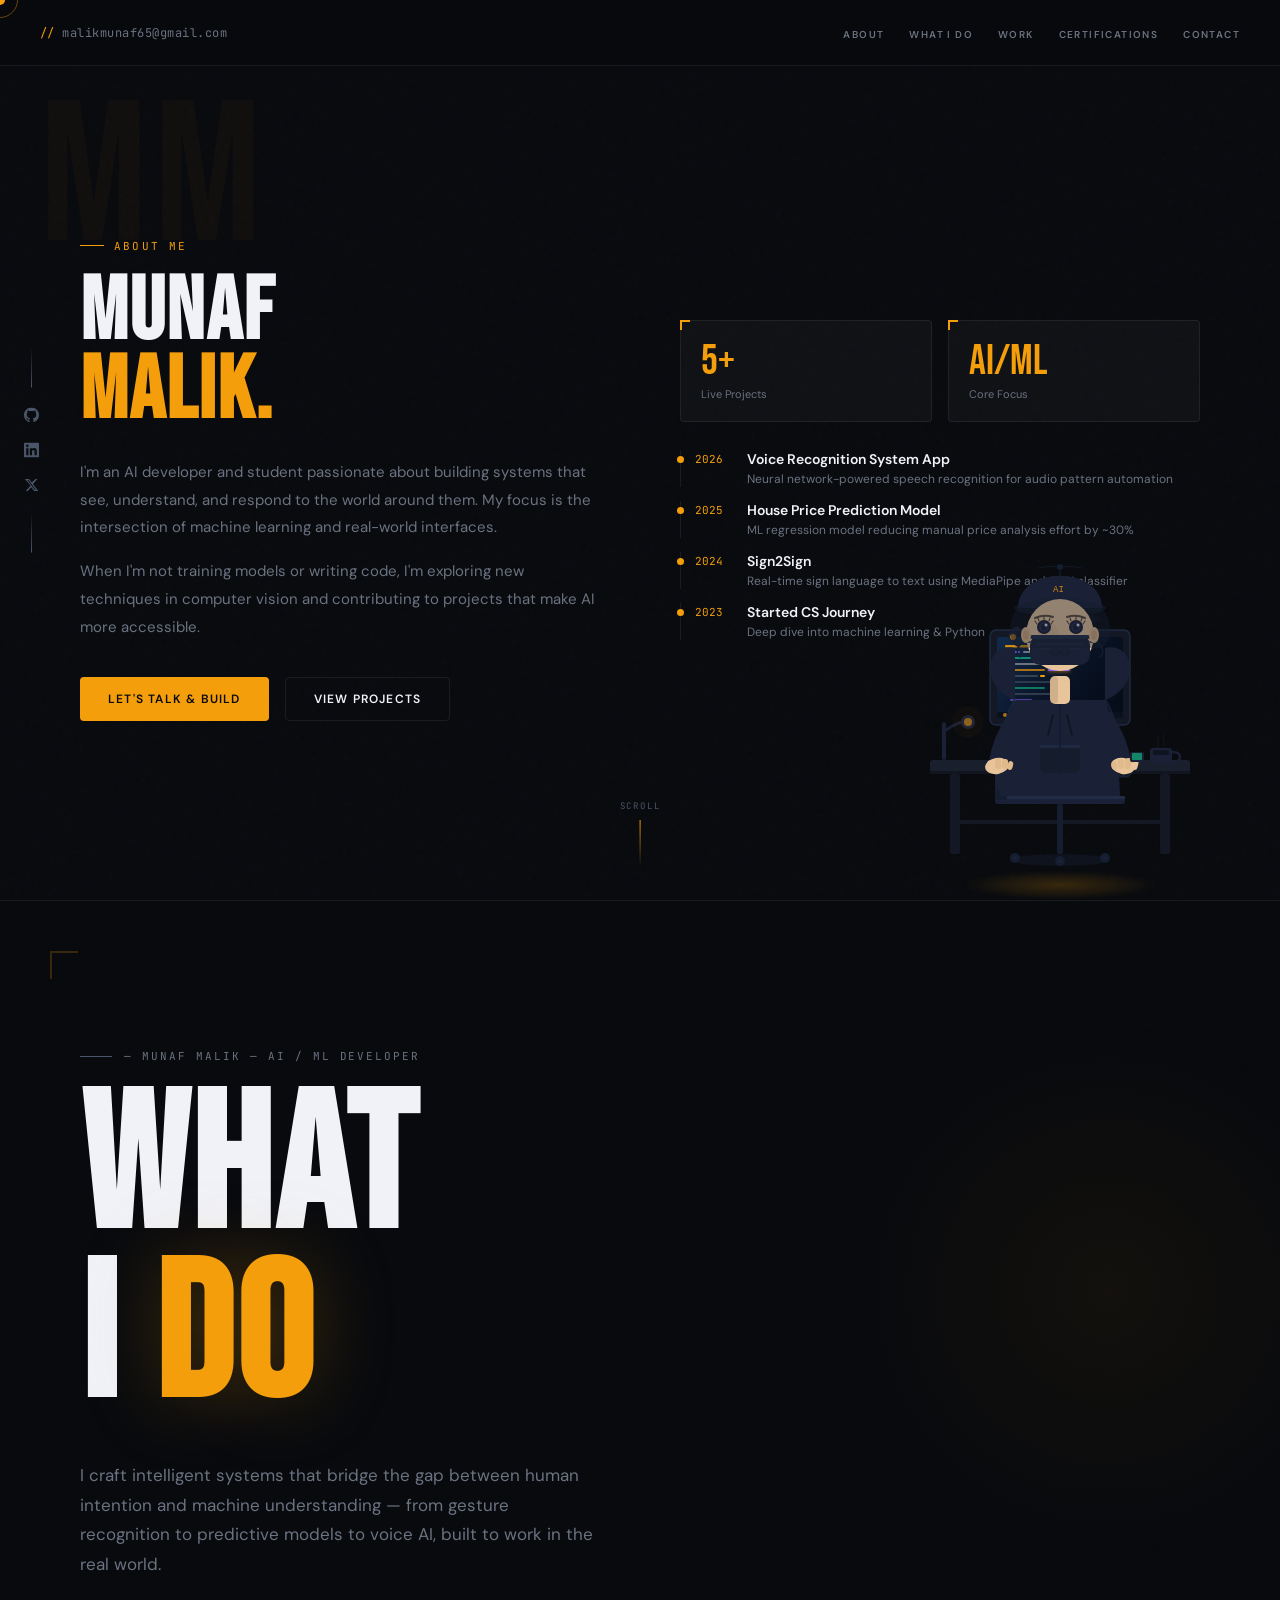
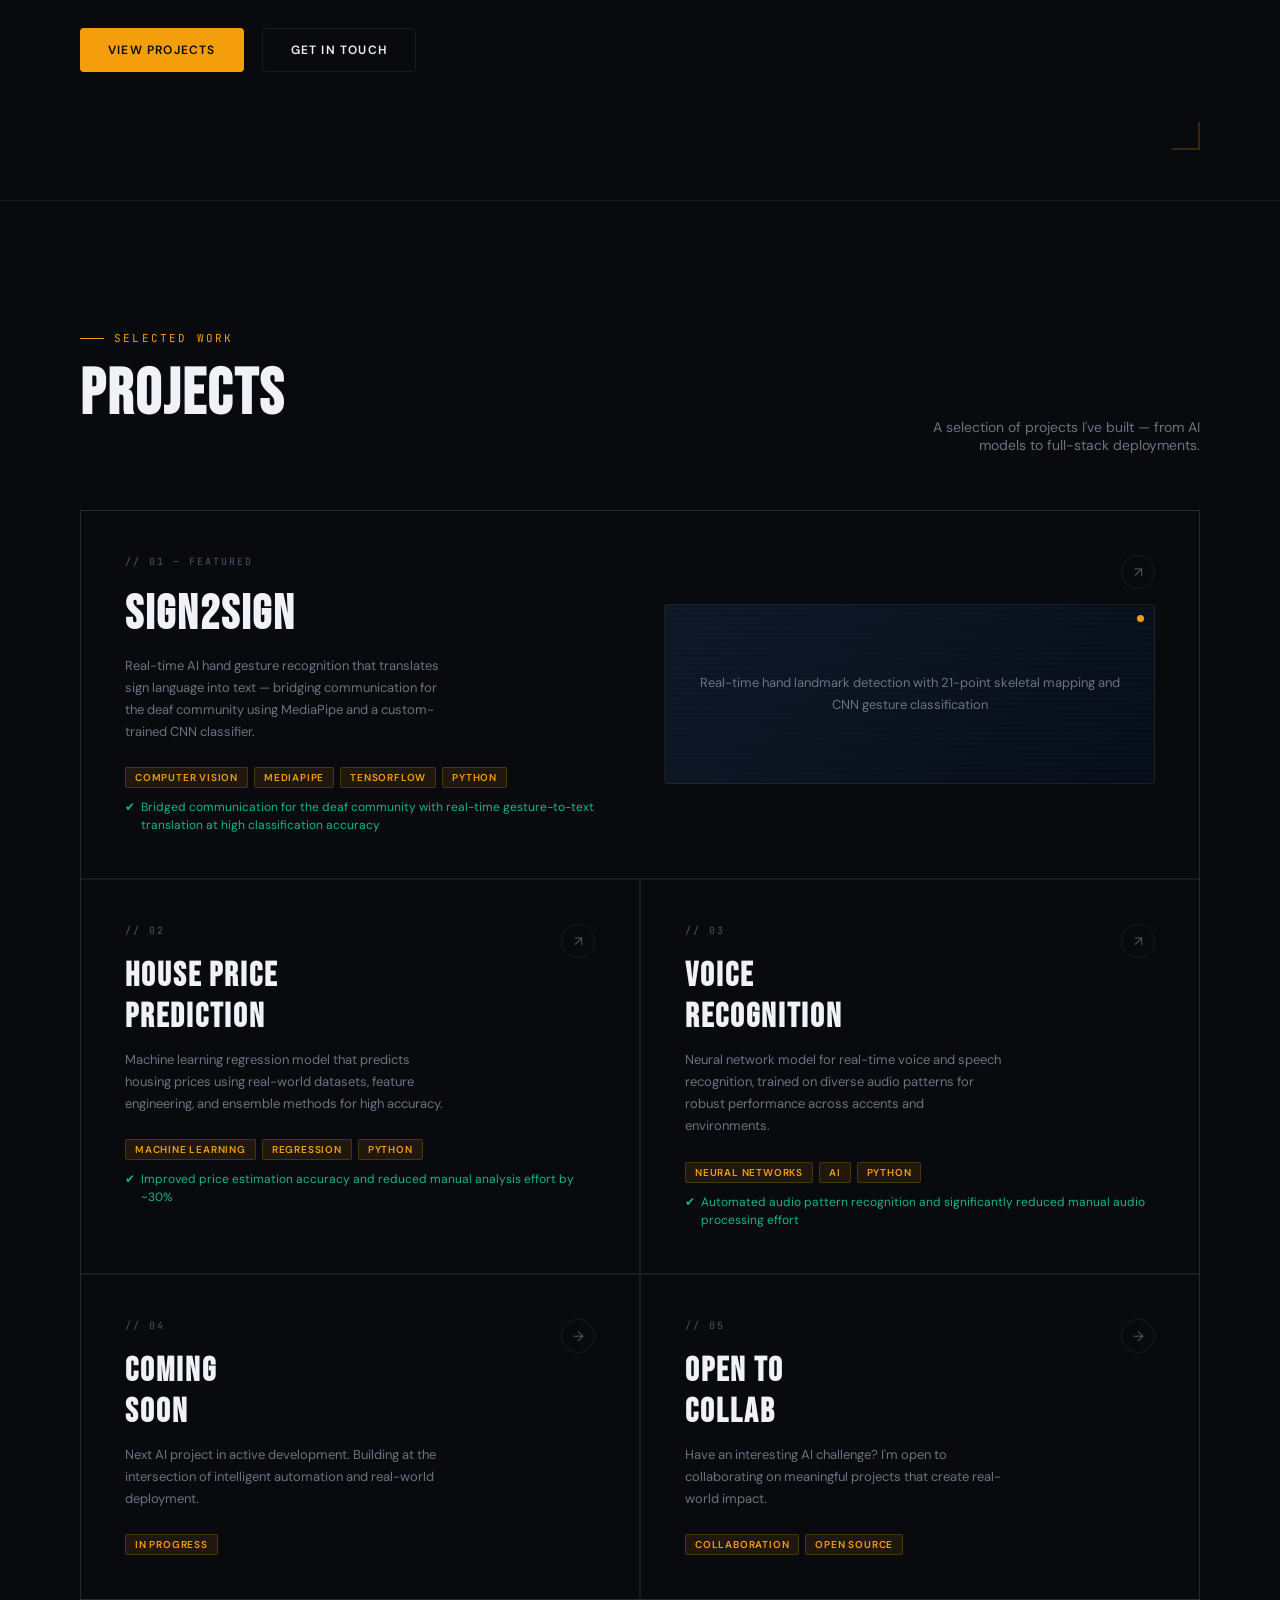
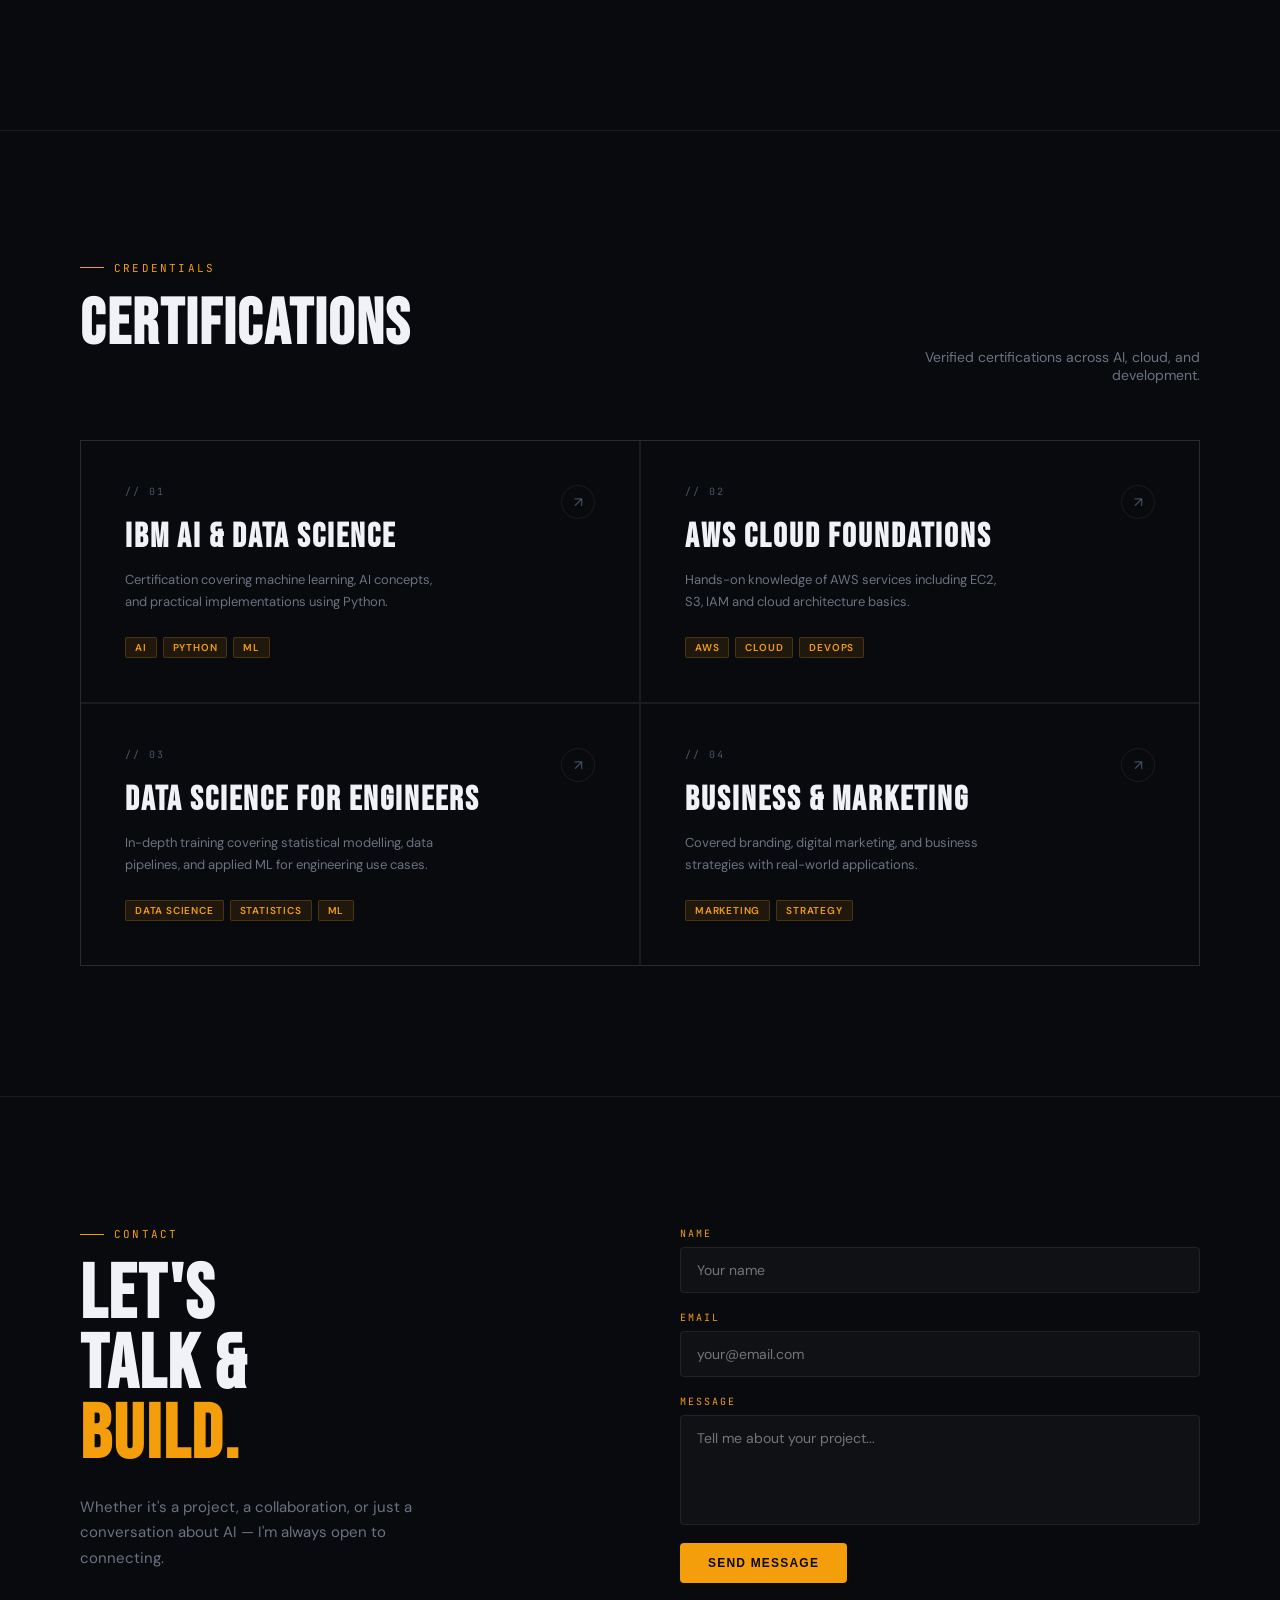
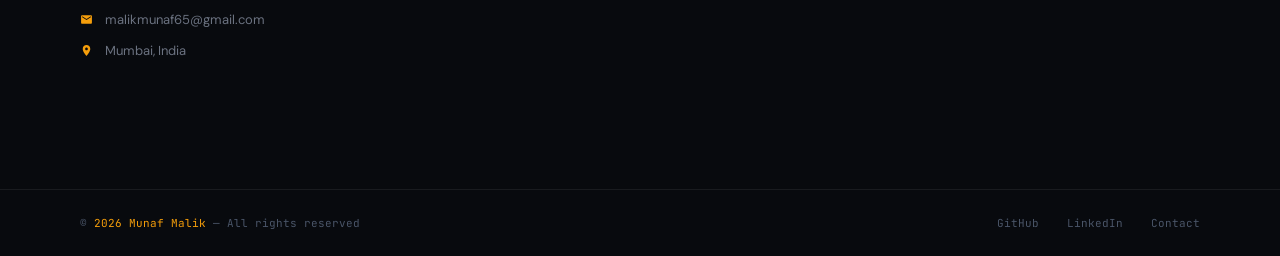
==== index.html @ 31d92ffa "fix: add nojekyll and update portfolio" ====
<!DOCTYPE html>
<html lang="en">
<head>
<meta charset="UTF-8">
<meta name="viewport" content="width=device-width, initial-scale=1.0">
<title>Munaf Malik — AI Developer</title>
<link href="https://fonts.googleapis.com/css2?family=Bebas+Neue&family=DM+Sans:wght@300;400;500;600&family=JetBrains+Mono:wght@400;500&display=swap" rel="stylesheet">
<style>
*,*::before,*::after{box-sizing:border-box;margin:0;padding:0}
:root{
  --bg:#080a0e;--bg2:#0d1017;--orange:#f59e0b;--orange2:#f97316;
  --white:#f0f2f8;--muted:#4a5568;--muted2:#6b7280;
  --border:rgba(255,255,255,0.07);--card-bg:rgba(255,255,255,0.03);
}
html{scroll-behavior:smooth}
body{font-family:'DM Sans',sans-serif;background:var(--bg);color:var(--white);overflow-x:hidden;cursor:none;}
#cursor{position:fixed;width:10px;height:10px;background:var(--orange);border-radius:50%;pointer-events:none;z-index:9999;transform:translate(-50%,-50%);transition:width .2s,height .2s}
#cursor-ring{position:fixed;width:36px;height:36px;border:1px solid rgba(245,158,11,0.4);border-radius:50%;pointer-events:none;z-index:9998;transform:translate(-50%,-50%);transition:all .12s ease-out}
body:has(a:hover) #cursor,body:has(button:hover) #cursor{width:18px;height:18px;background:var(--orange2)}
body:has(a:hover) #cursor-ring{width:50px;height:50px;border-color:var(--orange)}
body::before{content:'';position:fixed;inset:0;background-image:url("data:image/svg+xml,%3Csvg viewBox='0 0 200 200' xmlns='http://www.w3.org/2000/svg'%3E%3Cfilter id='n'%3E%3CfeTurbulence type='fractalNoise' baseFrequency='0.85' numOctaves='4' stitchTiles='stitch'/%3E%3C/filter%3E%3Crect width='100%25' height='100%25' filter='url(%23n)' opacity='0.04'/%3E%3C/svg%3E");pointer-events:none;z-index:0;opacity:.5}
#char-container{position:fixed;bottom:0;right:60px;width:320px;height:420px;z-index:50;pointer-events:none;transition:transform .6s cubic-bezier(.34,1.56,.64,1),opacity .5s;}
#char-container.hidden{transform:translateY(30px) scale(0.95);opacity:0}
#speech-bubble{position:absolute;top:20px;left:-155px;background:rgba(13,16,23,0.95);border:1px solid rgba(245,158,11,0.35);border-radius:12px 12px 2px 12px;padding:12px 16px;font-family:'JetBrains Mono',monospace;font-size:11px;color:#f59e0b;opacity:0;transform:scale(0.8) translateY(10px);transition:all .4s cubic-bezier(.34,1.56,.64,1);max-width:185px;white-space:normal;line-height:1.5;}
#speech-bubble.show{opacity:1;transform:scale(1) translateY(0)}
#speech-bubble::after{content:'';position:absolute;bottom:-8px;right:12px;border-left:8px solid transparent;border-right:0 solid transparent;border-top:8px solid rgba(245,158,11,0.35)}
.char-glow{position:absolute;bottom:0;left:50%;transform:translateX(-50%);width:200px;height:30px;background:radial-gradient(ellipse,rgba(245,158,11,0.2) 0%,transparent 70%);border-radius:50%;animation:glowPulse 3s ease-in-out infinite}
@keyframes glowPulse{0%,100%{opacity:.6;transform:translateX(-50%) scaleX(1)}50%{opacity:1;transform:translateX(-50%) scaleX(1.15)}}
.char-particle{position:absolute;border-radius:50%;pointer-events:none}
nav{position:fixed;top:0;left:0;right:0;z-index:100;display:flex;justify-content:space-between;align-items:center;padding:22px 40px;background:rgba(8,10,14,0.88);backdrop-filter:blur(20px);border-bottom:1px solid var(--border)}
.nav-email{font-family:'JetBrains Mono',monospace;font-size:12px;color:var(--muted2);letter-spacing:.04em}
.nav-email span{color:var(--orange)}
.nav-links{display:flex;gap:25px;list-style:none;flex-wrap:wrap}
.nav-links a{font-size:10px;font-weight:600;letter-spacing:.14em;text-transform:uppercase;color:var(--muted2);text-decoration:none;transition:color .2s;position:relative}
.nav-links a::after{content:'';position:absolute;bottom:-4px;left:0;width:0;height:1px;background:var(--orange);transition:width .3s}
.nav-links a:hover{color:var(--white)}
.nav-links a:hover::after{width:100%}
.side-socials{position:fixed;left:24px;top:50%;transform:translateY(-50%);z-index:50;display:flex;flex-direction:column;gap:20px;align-items:center}
.side-socials::before,.side-socials::after{content:'';display:block;width:1px;height:40px;background:linear-gradient(to bottom,transparent,var(--muted))}
.side-socials a{color:var(--muted);transition:color .2s,transform .2s;display:flex;align-items:center;justify-content:center}
.side-socials a:hover{color:var(--orange);transform:scale(1.2)}
.side-socials svg{width:15px;height:15px;fill:currentColor}
.section-eyebrow{font-family:'JetBrains Mono',monospace;font-size:11px;color:var(--orange);letter-spacing:.2em;text-transform:uppercase;display:flex;align-items:center;gap:10px;margin-bottom:20px}
.section-eyebrow::before{content:'';display:block;width:24px;height:1px;background:var(--orange)}
.section-title{font-family:'Bebas Neue',sans-serif;font-size:clamp(44px,5vw,68px);line-height:.95;letter-spacing:2px;margin-bottom:28px}
.section-title .accent{color:var(--orange)}
.btn{display:inline-flex;align-items:center;gap:8px;padding:13px 28px;border-radius:4px;font-size:12px;font-weight:600;letter-spacing:.1em;text-transform:uppercase;cursor:pointer;text-decoration:none;transition:all .25s;border:none}
.btn-orange{background:var(--orange);color:#080a0e}
.btn-orange:hover{background:#fbbf24;transform:translateY(-2px);box-shadow:0 12px 36px rgba(245,158,11,0.3)}
.btn-outline{background:transparent;color:var(--white);border:1px solid var(--border)}
.btn-outline:hover{border-color:var(--orange);color:var(--orange);transform:translateY(-2px)}
#about{position:relative;z-index:1;min-height:100vh;display:grid;grid-template-columns:1fr 1fr;gap:80px;align-items:center;padding:140px 80px 80px 80px;}
.about-bg-num{font-family:'Bebas Neue',sans-serif;font-size:200px;color:rgba(245,158,11,0.04);line-height:1;position:absolute;top:80px;left:40px;pointer-events:none;letter-spacing:6px;z-index:0}
.about-left{position:relative;z-index:1}
.about-name{font-family:'Bebas Neue',sans-serif;font-size:clamp(56px,7vw,88px);line-height:.9;letter-spacing:2px;margin-bottom:28px;opacity:0;animation:fadeUp .8s .3s forwards}
.about-name .accent{color:var(--orange)}
.about-text{color:var(--muted2);font-size:15px;line-height:1.85;margin-bottom:16px;opacity:0;animation:fadeUp .8s .5s forwards}
.about-text:nth-of-type(2){animation-delay:.65s}
.about-actions{margin-top:36px;display:flex;gap:16px;opacity:0;animation:fadeUp .8s .8s forwards}
.about-right{position:relative;z-index:1;display:flex;flex-direction:column;gap:28px;opacity:0;animation:fadeLeft .9s .6s forwards}
.info-row{display:flex;gap:16px}
.info-box{flex:1;background:var(--card-bg);border:1px solid var(--border);border-radius:4px;padding:20px;position:relative;transition:border-color .3s}
.info-box:hover{border-color:rgba(245,158,11,0.25)}
.info-box::before{content:'';position:absolute;top:-1px;left:-1px;width:10px;height:10px;border-top:2px solid var(--orange);border-left:2px solid var(--orange)}
.info-num{font-family:'Bebas Neue',sans-serif;font-size:42px;color:var(--orange);line-height:1}
.info-label{font-size:11px;color:var(--muted2);margin-top:4px}
.timeline{display:flex;flex-direction:column;gap:14px}
.tl-item{display:flex;gap:14px;padding-left:14px;border-left:1px solid var(--border);position:relative}
.tl-item::before{content:'';position:absolute;left:-4px;top:6px;width:7px;height:7px;border-radius:50%;background:var(--orange)}
.tl-year{font-family:'JetBrains Mono',monospace;font-size:11px;color:var(--orange);min-width:38px;margin-top:2px}
.tl-content h4{font-size:14px;font-weight:600;margin-bottom:3px}
.tl-content p{font-size:12px;color:var(--muted2)}
.scroll-line{position:absolute;bottom:32px;left:50%;transform:translateX(-50%);display:flex;flex-direction:column;align-items:center;gap:8px;z-index:2;opacity:0;animation:fadeIn 1s 1.8s forwards}
.scroll-line span{font-family:'JetBrains Mono',monospace;font-size:9px;letter-spacing:.2em;color:var(--muted);text-transform:uppercase}
.scroll-bar{width:1px;height:48px;background:linear-gradient(to bottom,var(--orange),transparent);animation:scrollPulse 2s ease-in-out infinite}
@keyframes scrollPulse{0%,100%{opacity:.4}50%{opacity:1}}
#what-i-do{position:relative;z-index:1;min-height:100vh;display:flex;flex-direction:column;justify-content:center;align-items:flex-start;padding:100px 80px 80px 80px;border-top:1px solid var(--border);overflow:hidden;}
#what-i-do::after{content:'';position:absolute;right:-10%;top:10%;width:600px;height:600px;border-radius:50%;background:radial-gradient(circle,rgba(245,158,11,0.05) 0%,transparent 65%);pointer-events:none;}
.wid-eyebrow-line{display:flex;align-items:center;gap:12px;font-family:'JetBrains Mono',monospace;font-size:11px;color:var(--muted2);letter-spacing:.18em;text-transform:uppercase;margin-bottom:24px;opacity:0;animation:fadeUp .7s .2s forwards;}
.wid-eyebrow-line::before{content:'';display:block;width:32px;height:1px;background:var(--muted)}
.wid-title{font-family:'Bebas Neue',sans-serif;font-size:clamp(100px,15vw,200px);line-height:.88;letter-spacing:3px;margin-bottom:0;opacity:0;animation:fadeUp .8s .35s forwards;}
.wid-title .accent{color:var(--orange);text-shadow:0 0 80px rgba(245,158,11,0.25);}
.wid-sub{margin-top:36px;max-width:520px;font-size:17px;color:var(--muted2);line-height:1.75;opacity:0;animation:fadeUp .8s .55s forwards;}
.wid-actions{margin-top:48px;display:flex;gap:18px;opacity:0;animation:fadeUp .8s .75s forwards;}
#what-i-do .deco-tl{position:absolute;top:50px;left:50px;width:28px;height:28px;border-top:2px solid rgba(245,158,11,0.2);border-left:2px solid rgba(245,158,11,0.2)}
#what-i-do .deco-br{position:absolute;bottom:50px;right:80px;width:28px;height:28px;border-bottom:2px solid rgba(245,158,11,0.2);border-right:2px solid rgba(245,158,11,0.2)}
#work{position:relative;z-index:1;padding:130px 80px;border-top:1px solid var(--border);min-height:80vh}
.work-header{display:flex;justify-content:space-between;align-items:flex-end;margin-bottom:56px}
.work-grid{display:grid;grid-template-columns:1fr 1fr;gap:2px;background:var(--border);border:1px solid var(--border)}
.project-item{background:var(--bg);padding:44px;position:relative;overflow:hidden;transition:background .3s;cursor:pointer}
.project-item:hover{background:var(--bg2)}
.project-item::before{content:'';position:absolute;inset:0;background:linear-gradient(135deg,rgba(245,158,11,0.04) 0%,transparent 60%);opacity:0;transition:opacity .3s;pointer-events:none}
.project-item:hover::before{opacity:1}
.corner-tl{position:absolute;top:18px;left:18px;width:14px;height:14px;border-top:2px solid rgba(245,158,11,0);border-left:2px solid rgba(245,158,11,0);transition:border-color .3s}
.corner-br{position:absolute;bottom:18px;right:18px;width:14px;height:14px;border-bottom:2px solid rgba(245,158,11,0);border-right:2px solid rgba(245,158,11,0);transition:border-color .3s}
.project-item:hover .corner-tl,.project-item:hover .corner-br{border-color:var(--orange)}
.proj-num{font-family:'JetBrains Mono',monospace;font-size:10px;color:var(--muted);letter-spacing:.2em;margin-bottom:18px}
.proj-title{font-family:'Bebas Neue',sans-serif;font-size:34px;letter-spacing:2px;margin-bottom:12px;transition:color .3s}
.project-item:hover .proj-title{color:var(--orange)}
.proj-desc{font-size:13px;color:var(--muted2);line-height:1.7;margin-bottom:24px;max-width:320px}
.proj-tags{display:flex;gap:6px;flex-wrap:wrap}
.ctag{font-size:10px;font-weight:600;letter-spacing:.08em;text-transform:uppercase;padding:3px 9px;border-radius:2px;background:rgba(245,158,11,0.1);border:1px solid rgba(245,158,11,0.2);color:var(--orange)}
.proj-arrow{position:absolute;top:44px;right:44px;width:34px;height:34px;border:1px solid var(--border);border-radius:50%;display:flex;align-items:center;justify-content:center;font-size:14px;color:var(--muted);transition:all .3s;text-decoration:none;z-index:2}
.project-item:hover .proj-arrow{background:var(--orange);color:#080a0e;border-color:var(--orange);transform:rotate(45deg)}
.project-item.wide{grid-column:1/-1;display:grid;grid-template-columns:1fr 1fr;gap:48px;align-items:center}
.project-item.wide .proj-title{font-size:48px}
.proj-visual{height:180px;background:linear-gradient(135deg,#0d1828 0%,#060d1a 100%);border:1px solid rgba(245,158,11,0.1);border-radius:4px;display:flex;align-items:center;justify-content:center;position:relative;overflow:hidden}
.proj-visual-inner{font-size:13px;color:var(--muted2);line-height:1.7;text-align:center;padding:20px;position:relative;z-index:1}
.proj-scanline{position:absolute;inset:0;background:repeating-linear-gradient(0deg,transparent,transparent 4px,rgba(245,158,11,0.025) 4px,rgba(245,158,11,0.025) 5px);animation:scan 3s linear infinite}
.proj-dot{position:absolute;top:10px;right:10px;width:7px;height:7px;border-radius:50%;background:var(--orange);animation:blinkanim 2s ease-in-out infinite}
@keyframes blinkanim{0%,100%{opacity:1}50%{opacity:.2}}
@keyframes scan{from{transform:translateY(-50%)}to{transform:translateY(50%)}}
.proj-result{color:#10b981;font-size:12px;margin-top:10px;display:flex;align-items:flex-start;gap:6px;line-height:1.5}
.proj-result::before{content:'✔';flex-shrink:0}
#certifications{position:relative;z-index:1;padding:130px 80px;border-top:1px solid var(--border);min-height:60vh}
#contact{position:relative;z-index:1;padding:130px 80px;border-top:1px solid var(--border);display:grid;grid-template-columns:1fr 1fr;gap:80px;align-items:start;min-height:60vh;}
.contact-title{font-family:'Bebas Neue',sans-serif;font-size:clamp(44px,6vw,76px);line-height:.92;letter-spacing:2px}
.contact-title .accent{color:var(--orange)}
.contact-sub{margin-top:24px;font-size:15px;color:var(--muted2);line-height:1.7;max-width:360px}
.contact-form{display:flex;flex-direction:column;gap:18px}
.form-group{display:flex;flex-direction:column;gap:7px}
.form-group label{font-family:'JetBrains Mono',monospace;font-size:10px;color:var(--orange);letter-spacing:.2em;text-transform:uppercase}
.form-group input,.form-group textarea{background:var(--card-bg);border:1px solid var(--border);border-radius:4px;padding:13px 16px;color:var(--white);font-family:'DM Sans',sans-serif;font-size:14px;outline:none;transition:border-color .25s;resize:none;width:100%}
.form-group input:focus,.form-group textarea:focus{border-color:rgba(245,158,11,0.4)}
.form-group textarea{height:110px}
.contact-info{margin-top:40px;display:flex;flex-direction:column;gap:14px}
.contact-item{display:flex;align-items:center;gap:12px;color:var(--muted2);font-size:13px}
.contact-item svg{width:13px;height:13px;fill:var(--orange);flex-shrink:0}
footer{position:relative;z-index:1;padding:26px 80px;border-top:1px solid var(--border);display:flex;justify-content:space-between;align-items:center}
footer p{font-family:'JetBrains Mono',monospace;font-size:11px;color:var(--muted)}
footer span{color:var(--orange)}
.footer-links{display:flex;gap:28px}
.footer-links a{font-family:'JetBrains Mono',monospace;font-size:11px;color:var(--muted);text-decoration:none;transition:color .2s}
.footer-links a:hover{color:var(--orange)}
@keyframes fadeUp{from{opacity:0;transform:translateY(28px)}to{opacity:1;transform:translateY(0)}}
@keyframes fadeIn{from{opacity:0}to{opacity:1}}
@keyframes fadeLeft{from{opacity:0;transform:translateX(28px)}to{opacity:1;transform:translateX(0)}}
.reveal{opacity:0;transform:translateY(26px);transition:opacity .7s ease,transform .7s ease}
.reveal.visible{opacity:1;transform:translateY(0)}
.reveal-left{opacity:0;transform:translateX(-26px);transition:opacity .7s ease,transform .7s ease}
.reveal-left.visible{opacity:1;transform:translateX(0)}
.reveal-right{opacity:0;transform:translateX(26px);transition:opacity .7s ease,transform .7s ease}
.reveal-right.visible{opacity:1;transform:translateX(0)}
@keyframes breathe{0%,100%{transform:translateY(0)}50%{transform:translateY(-3px)}}
@keyframes typeLeft{0%,100%{transform:translateY(0)}25%{transform:translateY(-3px)}50%{transform:translateY(0)}}
@keyframes typeRight{0%,100%{transform:translateY(0)}25%{transform:translateY(0)}50%{transform:translateY(-3px)}75%{transform:translateY(0)}}
@keyframes blink-eye{0%,90%,100%{transform:scaleY(1)}95%{transform:scaleY(0.05)}}
@keyframes headBob{0%,100%{transform:rotate(0deg) translateY(0)}25%{transform:rotate(-1deg) translateY(-1px)}75%{transform:rotate(1deg) translateY(-1px)}}
@keyframes screenFlicker{0%,100%{opacity:1}97%{opacity:1}98%{opacity:.85}99%{opacity:1}}
@keyframes thinkBob{0%,100%{transform:rotate(0deg)}30%{transform:rotate(-5deg)}60%{transform:rotate(3deg)}}
@keyframes floatUp{0%{transform:translateY(0);opacity:.8}100%{transform:translateY(-40px);opacity:0}}
@keyframes wave{0%,100%{transform-origin:bottom left;transform:rotate(0deg)}20%{transform-origin:bottom left;transform:rotate(-15deg)}40%{transform-origin:bottom left;transform:rotate(10deg)}60%{transform-origin:bottom left;transform:rotate(-12deg)}80%{transform-origin:bottom left;transform:rotate(8deg)}}
@keyframes chairRock{0%,100%{transform:rotate(0deg)}33%{transform:rotate(0.5deg)}66%{transform:rotate(-0.5deg)}}
@media(max-width:1100px){
  #char-container{right:20px;width:260px;height:340px;transform-origin:bottom right}
  #about{padding:120px 40px 60px;gap:50px}
  #what-i-do{padding:80px 40px}
  .wid-title{font-size:clamp(80px,12vw,150px)}
  #work,#certifications,#contact{padding:80px 40px}
  .work-grid{grid-template-columns:1fr}
  .project-item.wide{grid-template-columns:1fr}
  .project-item.wide .proj-visual{display:none}
  #contact{grid-template-columns:1fr}
  footer{padding:24px 40px;flex-direction:column;gap:10px;text-align:center}
  .side-socials{display:none}
}
@media(max-width:768px){
  nav{padding:16px 20px}
  .nav-links{display:none}
  #about{grid-template-columns:1fr;padding:100px 24px 60px}
  #char-container{right:0;bottom:0;width:190px;height:250px}
  #what-i-do{padding:60px 24px}
  .wid-title{font-size:clamp(72px,18vw,120px)}
  .wid-actions{flex-direction:column}
  #work,#certifications,#contact{padding:60px 24px}
  .work-header{flex-direction:column;align-items:flex-start;gap:16px}
  footer{padding:20px 24px}
}
</style>
</head>
<body>
<div id="cursor"></div>
<div id="cursor-ring"></div>
<div id="char-container">
  <div id="speech-bubble">Hey! I'm Munaf 👋</div>
  <div class="char-glow"></div>
  <div id="char-particles"></div>
  <svg id="boy-svg" viewBox="0 0 320 420" fill="none" xmlns="http://www.w3.org/2000/svg" width="320" height="420">
    <rect x="30" y="280" width="260" height="14" rx="3" fill="#1a1f2e"/>
    <rect x="30" y="291" width="260" height="3" fill="#111520"/>
    <rect x="50" y="294" width="10" height="80" rx="2" fill="#141824"/>
    <rect x="260" y="294" width="10" height="80" rx="2" fill="#141824"/>
    <rect x="50" y="340" width="220" height="4" rx="2" fill="#141824"/>
    <g id="monitor">
      <rect x="140" y="268" width="40" height="14" rx="2" fill="#1a1f2e"/>
      <rect x="155" y="240" width="10" height="30" rx="2" fill="#1a1f2e"/>
      <rect x="90" y="150" width="140" height="95" rx="6" fill="#141824"/>
      <rect x="90" y="150" width="140" height="95" rx="6" stroke="#1e2a40" stroke-width="1.5"/>
      <rect x="97" y="157" width="126" height="81" rx="3" fill="#060d1a"/>
      <rect x="97" y="157" width="126" height="81" rx="3" fill="url(#monGrad)" style="animation:screenFlicker 8s ease-in-out infinite"/>
      <g id="screen-code">
        <rect x="105" y="165" width="35" height="2.5" rx="1" fill="#f59e0b" opacity=".85"/>
        <rect x="143" y="165" width="20" height="2.5" rx="1" fill="#6b7280" opacity=".6"/>
        <rect x="105" y="171" width="15" height="2" rx="1" fill="#8b5cf6" opacity=".7"/>
        <rect x="123" y="171" width="45" height="2" rx="1" fill="#6b7280" opacity=".5"/>
        <rect x="110" y="177" width="30" height="2" rx="1" fill="#10b981" opacity=".7"/>
        <rect x="143" y="177" width="25" height="2" rx="1" fill="#6b7280" opacity=".45"/>
        <rect x="110" y="183" width="50" height="2" rx="1" fill="#6b7280" opacity=".5"/>
        <rect x="105" y="189" width="40" height="2" rx="1" fill="#f59e0b" opacity=".65"/>
        <rect x="148" y="189" width="22" height="2" rx="1" fill="#8b5cf6" opacity=".6"/>
        <rect x="110" y="195" width="28" height="2" rx="1" fill="#6b7280" opacity=".45"/>
        <rect x="140" y="195" width="5" height="2" rx="1" fill="#f59e0b" id="screen-cursor"><animate attributeName="opacity" values="1;0;1" dur="1.1s" repeatCount="indefinite"/></rect>
        <rect x="105" y="201" width="55" height="2" rx="1" fill="#6b7280" opacity=".35"/>
        <rect x="110" y="207" width="35" height="2" rx="1" fill="#10b981" opacity=".6"/>
        <rect x="105" y="213" width="48" height="2" rx="1" fill="#6b7280" opacity=".4"/>
        <rect x="110" y="219" width="22" height="2" rx="1" fill="#8b5cf6" opacity=".55"/>
      </g>
      <rect x="97" y="232" width="126" height="6" fill="#0a1220"/>
      <circle cx="105" cy="235" r="2" fill="#f59e0b" opacity=".7"/>
      <rect x="110" y="233.5" width="30" height="3" rx="1" fill="#1e2a40"/>
    </g>
    <g id="keyboard">
      <rect x="96" y="286" width="110" height="13" rx="3" fill="#151c2a" stroke="#1e2a40" stroke-width=".8"/>
      <rect x="100" y="288.5" width="7" height="3.5" rx="1" fill="#1e2a40"/><rect x="109" y="288.5" width="7" height="3.5" rx="1" fill="#1e2a40"/><rect x="118" y="288.5" width="7" height="3.5" rx="1" fill="#1e2a40"/><rect x="127" y="288.5" width="7" height="3.5" rx="1" fill="#1e2a40"/><rect x="136" y="288.5" width="7" height="3.5" rx="1" fill="#1e2a40"/><rect x="145" y="288.5" width="7" height="3.5" rx="1" fill="#1e2a40"/><rect x="154" y="288.5" width="7" height="3.5" rx="1" fill="#1e2a40"/><rect x="163" y="288.5" width="7" height="3.5" rx="1" fill="#1e2a40"/><rect x="172" y="288.5" width="7" height="3.5" rx="1" fill="#1e2a40"/><rect x="181" y="288.5" width="7" height="3.5" rx="1" fill="#1e2a40"/><rect x="190" y="288.5" width="7" height="3.5" rx="1" fill="#1e2a40"/>
      <rect x="102" y="293.5" width="8" height="3.5" rx="1" fill="#1e2a40"/><rect x="112" y="293.5" width="7" height="3.5" rx="1" fill="#1e2a40"/><rect x="121" y="293.5" width="7" height="3.5" rx="1" fill="#1e2a40"/><rect x="130" y="293.5" width="7" height="3.5" rx="1" fill="#1e2a40"/><rect x="139" y="293.5" width="7" height="3.5" rx="1" fill="#1e2a40"/><rect x="148" y="293.5" width="7" height="3.5" rx="1" fill="#1e2a40"/><rect x="157" y="293.5" width="7" height="3.5" rx="1" fill="#1e2a40"/><rect x="166" y="293.5" width="7" height="3.5" rx="1" fill="#1e2a40"/><rect x="175" y="293.5" width="7" height="3.5" rx="1" fill="#1e2a40"/><rect x="184" y="293.5" width="10" height="3.5" rx="1" fill="#1e2a40"/>
      <rect x="116" y="298.5" width="70" height="3.5" rx="1" fill="#1e2a40"/>
    </g>
    <rect x="214" y="284" width="18" height="13" rx="6" fill="#151c2a" stroke="#1e2a40" stroke-width=".8"/>
    <line x1="223" y1="284" x2="223" y2="297" stroke="#1e2a40" stroke-width=".8"/>
    <g id="coffee">
      <rect x="250" y="268" width="22" height="15" rx="3" fill="#1a2035"/>
      <path d="M272 272 Q280 272 280 277 Q280 282 272 282" stroke="#1a2035" stroke-width="2.5" fill="none" stroke-linecap="round"/>
      <rect x="253" y="270" width="16" height="5" rx="1" fill="#0f1520"/>
      <path d="M258 268 Q260 262 258 257" stroke="rgba(255,255,255,0.15)" stroke-width="1.5" stroke-linecap="round" fill="none"><animate attributeName="d" values="M258 268 Q260 262 258 257;M258 268 Q256 262 258 257;M258 268 Q260 262 258 257" dur="2.5s" repeatCount="indefinite"/><animate attributeName="opacity" values="0.15;0.35;0.15" dur="2.5s" repeatCount="indefinite"/></path>
      <path d="M264 266 Q266 260 264 255" stroke="rgba(255,255,255,0.12)" stroke-width="1.5" stroke-linecap="round" fill="none"><animate attributeName="d" values="M264 266 Q266 260 264 255;M264 266 Q262 260 264 255;M264 266 Q266 260 264 255" dur="3s" repeatCount="indefinite"/><animate attributeName="opacity" values="0.12;0.3;0.12" dur="3s" repeatCount="indefinite"/></path>
    </g>
    <g id="chair" style="animation:chairRock 5s ease-in-out infinite">
      <rect x="95" y="316" width="130" height="8" rx="3" fill="#1a2035"/><rect x="95" y="316" width="130" height="3" rx="1" fill="#222d45"/>
      <rect x="95" y="260" width="12" height="60" rx="3" fill="#141e30"/><rect x="95" y="270" width="12" height="40" rx="3" fill="#1a2035"/>
      <ellipse cx="160" cy="380" rx="50" ry="6" fill="#0f131e"/>
      <rect x="157" y="324" width="6" height="50" rx="2" fill="#141e30"/>
      <circle cx="115" cy="378" r="5" fill="#141e30"/><circle cx="205" cy="378" r="5" fill="#141e30"/>
      <circle cx="115" cy="378" r="2.5" fill="#1a2035"/><circle cx="205" cy="378" r="2.5" fill="#1a2035"/>
      <circle cx="160" cy="381" r="5" fill="#141e30"/><circle cx="160" cy="381" r="2.5" fill="#1a2035"/>
    </g>
    <g id="body-group" style="animation:breathe 4s ease-in-out infinite">
      <path d="M115 220 C108 240 102 260 100 316 L220 316 C218 260 212 240 205 220 Z" fill="#1a2035"/>
      <rect x="140" y="265" width="40" height="28" rx="6" fill="#151c2c"/><rect x="140" y="265" width="40" height="3" rx="1" fill="#1e2840"/>
      <line x1="160" y1="222" x2="160" y2="295" stroke="#141e30" stroke-width="1.5"/>
      <path d="M153 235 L148 255" stroke="#0f1520" stroke-width="1.5" stroke-linecap="round"/>
      <path d="M167 235 L172 255" stroke="#0f1520" stroke-width="1.5" stroke-linecap="round"/>
      <path d="M115 220 C108 230 104 245 103 260" stroke="#222d45" stroke-width="3" fill="none" opacity=".5"/>
      <path d="M205 220 C212 230 216 245 217 260" stroke="#222d45" stroke-width="3" fill="none" opacity=".5"/>
      <rect x="150" y="196" width="20" height="28" rx="5" fill="#e8c49a"/><rect x="150" y="196" width="8" height="28" rx="4" fill="rgba(0,0,0,0.1)"/>
      <g id="head-group" style="animation:headBob 4s ease-in-out infinite">
        <ellipse cx="160" cy="128" rx="46" ry="8" fill="#111520"/>
        <ellipse cx="185" cy="136" rx="16" ry="5" fill="#0d1118" transform="rotate(15,185,136)"/>
        <path d="M118 128 C118 85 202 85 202 128 Z" fill="#1a2035"/>
        <line x1="160" y1="86" x2="160" y2="128" stroke="#141e30" stroke-width="1"/>
        <path d="M138 88 Q160 84 182 88" stroke="#141e30" stroke-width=".8" fill="none"/>
        <circle cx="160" cy="87" r="3" fill="#141e30"/>
        <path d="M118 128 C130 124 150 122 160 122 C170 122 190 124 202 128" stroke="#141e30" stroke-width="1.5" fill="none"/>
        <text x="153" y="112" font-size="9" fill="#f59e0b" font-family="monospace" opacity=".8">AI</text>
        <ellipse cx="160" cy="155" rx="34" ry="36" fill="#e8c49a"/>
        <ellipse cx="148" cy="160" rx="12" ry="18" fill="rgba(0,0,0,0.04)"/>
        <rect x="130" y="155" width="60" height="30" rx="10" fill="#1a2035"/><rect x="130" y="155" width="60" height="4" rx="2" fill="#222d45"/>
        <path d="M130 162 Q120 162 118 168 Q116 174 120 177" stroke="#141e30" stroke-width="1.5" fill="none" stroke-linecap="round"/>
        <path d="M190 162 Q200 162 202 168 Q204 174 200 177" stroke="#141e30" stroke-width="1.5" fill="none" stroke-linecap="round"/>
        <rect x="136" y="163" width="48" height="2" rx="1" fill="#222d45" opacity=".6"/>
        <rect x="138" y="168" width="44" height="1.5" rx="1" fill="#222d45" opacity=".4"/>
        <circle cx="155" cy="172" r="5" fill="#141e30" opacity=".5"/><circle cx="165" cy="172" r="5" fill="#141e30" opacity=".5"/>
        <circle cx="155" cy="172" r="2.5" fill="#1a2035" opacity=".6"/><circle cx="165" cy="172" r="2.5" fill="#1a2035" opacity=".6"/>
        <g id="left-eye" style="transform-origin:144px 147px;animation:blink-eye 5s ease-in-out infinite">
          <ellipse cx="144" cy="147" rx="7" ry="7" fill="#1a1a2e"/><ellipse cx="144" cy="147" rx="5" ry="5" fill="#2a2a4e"/><ellipse cx="144" cy="147" rx="3" ry="3" fill="#1a1a2e"/>
          <circle cx="146" cy="145" r="1.5" fill="white" opacity=".85"/>
          <line x1="137" y1="144" x2="135" y2="141" stroke="#5a4a3a" stroke-width="1.2" stroke-linecap="round"/><line x1="139" y1="141" x2="138" y2="138" stroke="#5a4a3a" stroke-width="1.2" stroke-linecap="round"/><line x1="144" y1="140" x2="144" y2="137" stroke="#5a4a3a" stroke-width="1.2" stroke-linecap="round"/><line x1="149" y1="141" x2="150" y2="138" stroke="#5a4a3a" stroke-width="1.2" stroke-linecap="round"/><line x1="151" y1="144" x2="153" y2="141" stroke="#5a4a3a" stroke-width="1.2" stroke-linecap="round"/>
        </g>
        <g id="right-eye" style="transform-origin:176px 147px;animation:blink-eye 5s .15s ease-in-out infinite">
          <ellipse cx="176" cy="147" rx="7" ry="7" fill="#1a1a2e"/><ellipse cx="176" cy="147" rx="5" ry="5" fill="#2a2a4e"/><ellipse cx="176" cy="147" rx="3" ry="3" fill="#1a1a2e"/>
          <circle cx="178" cy="145" r="1.5" fill="white" opacity=".85"/>
          <line x1="169" y1="144" x2="167" y2="141" stroke="#5a4a3a" stroke-width="1.2" stroke-linecap="round"/><line x1="171" y1="141" x2="170" y2="138" stroke="#5a4a3a" stroke-width="1.2" stroke-linecap="round"/><line x1="176" y1="140" x2="176" y2="137" stroke="#5a4a3a" stroke-width="1.2" stroke-linecap="round"/><line x1="181" y1="141" x2="182" y2="138" stroke="#5a4a3a" stroke-width="1.2" stroke-linecap="round"/><line x1="183" y1="144" x2="185" y2="141" stroke="#5a4a3a" stroke-width="1.2" stroke-linecap="round"/>
        </g>
        <path d="M135 138 Q144 134 153 137" stroke="#5a4a3a" stroke-width="2" fill="none" stroke-linecap="round"/>
        <path d="M167 137 Q176 134 185 138" stroke="#5a4a3a" stroke-width="2" fill="none" stroke-linecap="round"/>
        <ellipse cx="126" cy="155" rx="5" ry="8" fill="#e0b88a"/><ellipse cx="126" cy="155" rx="3" ry="5" fill="#d4a87a"/>
        <ellipse cx="194" cy="155" rx="5" ry="8" fill="#e0b88a"/><ellipse cx="194" cy="155" rx="3" ry="5" fill="#d4a87a"/>
        <path d="M118 148 Q112 148 112 156 Q112 164 118 165" stroke="#1a2035" stroke-width="3" fill="none" stroke-linecap="round"/>
        <circle cx="113" cy="157" r="5" fill="#1a2035"/>
        <circle cx="113" cy="157" r="3" fill="#f59e0b" opacity=".5"><animate attributeName="opacity" values="0.5;0.9;0.5" dur="2s" repeatCount="indefinite"/></circle>
      </g>
      <path d="M115 220 C100 215 88 200 90 185 C92 170 105 165 115 168" fill="#1a2035"/>
      <path d="M205 220 C220 215 232 200 230 185 C228 170 215 165 205 168" fill="#1a2035"/>
      <path d="M118 168 C110 162 108 148 112 138 C118 122 135 118 160 118 C185 118 202 122 208 138 C212 148 210 162 202 168" fill="#151e30" opacity=".4"/>
      <g id="left-arm" style="animation:typeLeft 0.5s ease-in-out infinite">
        <path d="M115 240 C105 255 100 268 98 282" stroke="#1a2035" stroke-width="18" stroke-linecap="round" fill="none"/>
        <ellipse cx="97" cy="286" rx="12" ry="8" fill="#e8c49a" transform="rotate(-10,97,286)"/>
        <rect x="88" y="280" width="6" height="10" rx="3" fill="#e8c49a" transform="rotate(-15,91,285)"/><rect x="95" y="278" width="6" height="11" rx="3" fill="#e0ba8a" transform="rotate(-5,98,283)"/><rect x="102" y="279" width="6" height="10" rx="3" fill="#e0ba8a" transform="rotate(5,105,284)"/><rect x="108" y="281" width="5" height="9" rx="3" fill="#e0ba8a" transform="rotate(12,110,285)"/>
      </g>
      <g id="right-arm" style="animation:typeRight 0.5s ease-in-out infinite">
        <path d="M205 240 C215 255 220 268 222 282" stroke="#1a2035" stroke-width="18" stroke-linecap="round" fill="none"/>
        <ellipse cx="223" cy="286" rx="12" ry="8" fill="#e8c49a" transform="rotate(10,223,286)"/>
        <rect x="212" y="281" width="5" height="9" rx="3" fill="#e0ba8a" transform="rotate(-12,215,286)"/><rect x="218" y="279" width="6" height="10" rx="3" fill="#e0ba8a" transform="rotate(-5,221,284)"/><rect x="225" y="278" width="6" height="11" rx="3" fill="#e0ba8a" transform="rotate(5,228,283)"/><rect x="232" y="280" width="6" height="10" rx="3" fill="#e8c49a" transform="rotate(15,235,285)"/>
      </g>
    </g>
    <g id="lamp">
      <rect x="42" y="242" width="4" height="38" rx="2" fill="#1a2035"/>
      <path d="M46 250 Q60 240 68 242" stroke="#1a2035" stroke-width="3" fill="none" stroke-linecap="round"/>
      <circle cx="68" cy="242" r="7" fill="#1a2035"/>
      <circle cx="68" cy="242" r="4" fill="#f59e0b" opacity=".8"><animate attributeName="opacity" values="0.8;0.5;0.8" dur="3.5s" repeatCount="indefinite"/></circle>
      <circle cx="68" cy="242" r="12" fill="rgba(245,158,11,0.1)"><animate attributeName="r" values="12;16;12" dur="3.5s" repeatCount="indefinite"/><animate attributeName="opacity" values="0.7;0.3;0.7" dur="3.5s" repeatCount="indefinite"/></circle>
    </g>
    <g>
      <rect x="230" y="272" width="14" height="10" rx="2" fill="#1a2035"/>
      <rect x="232" y="273" width="10" height="7" rx="1" fill="#10b981" opacity=".3"><animate attributeName="opacity" values="0.3;0.7;0.3" dur="4s" repeatCount="indefinite"/></rect>
    </g>
    <defs>
      <linearGradient id="monGrad" x1="97" y1="157" x2="223" y2="238" gradientUnits="userSpaceOnUse">
        <stop offset="0%" stop-color="#1e4a7f" stop-opacity=".5"/>
        <stop offset="100%" stop-color="#060d1a" stop-opacity="0"/>
      </linearGradient>
    </defs>
  </svg>
</div>
<div class="side-socials">
  <a href="https://github.com/malikmunaf65-creator" target="_blank"><svg viewBox="0 0 24 24"><path d="M12 0C5.37 0 0 5.37 0 12c0 5.31 3.435 9.795 8.205 11.385.6.105.825-.255.825-.57 0-.285-.015-1.23-.015-2.235-3.015.555-3.795-.735-4.035-1.41-.135-.345-.72-1.41-1.23-1.695-.42-.225-1.02-.78-.015-.795.945-.015 1.62.87 1.845 1.23 1.08 1.815 2.805 1.305 3.495.99.105-.78.42-1.305.765-1.605-2.67-.3-5.46-1.335-5.46-5.925 0-1.305.465-2.385 1.23-3.225-.12-.3-.54-1.53.12-3.18 0 0 1.005-.315 3.3 1.23.96-.27 1.98-.405 3-.405s2.04.135 3 .405c2.295-1.56 3.3-1.23 3.3-1.23.66 1.65.24 2.88.12 3.18.765.84 1.23 1.905 1.23 3.225 0 4.605-2.805 5.625-5.475 5.925.435.375.81 1.095.81 2.22 0 1.605-.015 2.895-.015 3.3 0 .315.225.69.825.57A12.02 12.02 0 0024 12c0-6.63-5.37-12-12-12z"/></svg></a>
  <a href="https://linkedin.com" target="_blank"><svg viewBox="0 0 24 24"><path d="M20.447 20.452h-3.554v-5.569c0-1.328-.027-3.037-1.852-3.037-1.853 0-2.136 1.445-2.136 2.939v5.667H9.351V9h3.414v1.561h.046c.477-.9 1.637-1.85 3.37-1.85 3.601 0 4.267 2.37 4.267 5.455v6.286zM5.337 7.433a2.062 2.062 0 01-2.063-2.065 2.064 2.064 0 112.063 2.065zm1.782 13.019H3.555V9h3.564v11.452zM22.225 0H1.771C.792 0 0 .774 0 1.729v20.542C0 23.227.792 24 1.771 24h20.451C23.2 24 24 23.227 24 22.271V1.729C24 .774 23.2 0 22.222 0h.003z"/></svg></a>
  <a href="https://twitter.com" target="_blank"><svg viewBox="0 0 24 24"><path d="M18.244 2.25h3.308l-7.227 8.26 8.502 11.24H16.17l-4.714-6.231-5.401 6.231H2.746l7.73-8.835L1.254 2.25H8.08l4.253 5.622 5.912-5.622zm-1.161 17.52h1.833L7.084 4.126H5.117z"/></svg></a>
</div>
<nav>
  <div class="nav-email"><span>//</span> malikmunaf65@gmail.com</div>
  <ul class="nav-links">
    <li><a href="#about">About</a></li>
    <li><a href="#what-i-do">What I Do</a></li>
    <li><a href="#work">Work</a></li>
    <li><a href="#certifications">Certifications</a></li>
    <li><a href="#contact">Contact</a></li>
  </ul>
</nav>
<section id="about">
  <div class="about-bg-num">MM</div>
  <div class="about-left">
    <div class="section-eyebrow" style="opacity:0;animation:fadeUp .7s .2s forwards">About Me</div>
    <h1 class="about-name">MUNAF<br><span class="accent">MALIK.</span></h1>
    <p class="about-text">I'm an AI developer and student passionate about building systems that see, understand, and respond to the world around them. My focus is the intersection of machine learning and real-world interfaces.</p>
    <p class="about-text">When I'm not training models or writing code, I'm exploring new techniques in computer vision and contributing to projects that make AI more accessible.</p>
    <div class="about-actions">
      <a href="#contact" class="btn btn-orange">Let's Talk &amp; Build</a>
      <a href="#work" class="btn btn-outline">View Projects</a>
    </div>
  </div>
  <div class="about-right">
    <div class="info-row">
      <div class="info-box"><div class="info-num">5+</div><div class="info-label">Live Projects</div></div>
      <div class="info-box"><div class="info-num">AI/ML</div><div class="info-label">Core Focus</div></div>
    </div>
    <div class="timeline">
      <div class="tl-item"><span class="tl-year">2026</span><div class="tl-content"><h4>Voice Recognition System App</h4><p>Neural network-powered speech recognition for audio pattern automation</p></div></div>
      <div class="tl-item"><span class="tl-year">2025</span><div class="tl-content"><h4>House Price Prediction Model</h4><p>ML regression model reducing manual price analysis effort by ~30%</p></div></div>
      <div class="tl-item"><span class="tl-year">2024</span><div class="tl-content"><h4>Sign2Sign</h4><p>Real-time sign language to text using MediaPipe and CNN classifier</p></div></div>
      <div class="tl-item"><span class="tl-year">2023</span><div class="tl-content"><h4>Started CS Journey</h4><p>Deep dive into machine learning &amp; Python</p></div></div>
    </div>
  </div>
  <div class="scroll-line"><span>Scroll</span><div class="scroll-bar"></div></div>
</section>
<section id="what-i-do">
  <div class="deco-tl"></div><div class="deco-br"></div>
  <div class="wid-eyebrow-line">— Munaf Malik — AI / ML Developer</div>
  <h2 class="wid-title">WHAT<br>I <span class="accent">DO</span></h2>
  <p class="wid-sub">I craft intelligent systems that bridge the gap between human intention and machine understanding — from gesture recognition to predictive models to voice AI, built to work in the real world.</p>
  <div class="wid-actions">
    <a href="#work" class="btn btn-orange">View Projects</a>
    <a href="#contact" class="btn btn-outline">Get In Touch</a>
  </div>
</section>
<section id="work">
  <div class="work-header reveal">
    <div><div class="section-eyebrow">Selected Work</div><h2 class="section-title">PROJECTS</h2></div>
    <p style="color:var(--muted2);font-size:14px;max-width:280px;text-align:right">A selection of projects I've built — from AI models to full-stack deployments.</p>
  </div>
  <div class="work-grid reveal">
    <div class="project-item wide">
      <div class="corner-tl"></div><div class="corner-br"></div>
      <div>
        <div class="proj-num">// 01 — FEATURED</div>
        <h3 class="proj-title">SIGN2SIGN</h3>
        <p class="proj-desc">Real-time AI hand gesture recognition that translates sign language into text — bridging communication for the deaf community using MediaPipe and a custom-trained CNN classifier.</p>
        <div class="proj-tags"><span class="ctag">Computer Vision</span><span class="ctag">MediaPipe</span><span class="ctag">TensorFlow</span><span class="ctag">Python</span></div>
        <p class="proj-result">Bridged communication for the deaf community with real-time gesture-to-text translation at high classification accuracy</p>
      </div>
      <div class="proj-visual">
        <div class="proj-scanline"></div><div class="proj-dot"></div>
        <div class="proj-visual-inner">Real-time hand landmark detection with 21-point skeletal mapping and CNN gesture classification</div>
      </div>
      <a href="https://sign2sign-frontend.vercel.app" target="_blank" class="proj-arrow">↗</a>
    </div>
    <div class="project-item">
      <div class="corner-tl"></div><div class="corner-br"></div>
      <div class="proj-num">// 02</div>
      <h3 class="proj-title">HOUSE PRICE<br><span class="accent">PREDICTION</span></h3>
      <p class="proj-desc">Machine learning regression model that predicts housing prices using real-world datasets, feature engineering, and ensemble methods for high accuracy.</p>
      <div class="proj-tags"><span class="ctag">Machine Learning</span><span class="ctag">Regression</span><span class="ctag">Python</span></div>
      <p class="proj-result">Improved price estimation accuracy and reduced manual analysis effort by ~30%</p>
      <a href="https://github.com/malikmunaf65-creator/house-price-prediction" target="_blank" class="proj-arrow">↗</a>
    </div>
    <div class="project-item">
      <div class="corner-tl"></div><div class="corner-br"></div>
      <div class="proj-num">// 03</div>
      <h3 class="proj-title">VOICE<br><span class="accent">RECOGNITION</span></h3>
      <p class="proj-desc">Neural network model for real-time voice and speech recognition, trained on diverse audio patterns for robust performance across accents and environments.</p>
      <div class="proj-tags"><span class="ctag">Neural Networks</span><span class="ctag">AI</span><span class="ctag">Python</span></div>
      <p class="proj-result">Automated audio pattern recognition and significantly reduced manual audio processing effort</p>
      <a href="https://github.com/malikmunaf65-creator/voice-recognition-system" target="_blank" class="proj-arrow">↗</a>
    </div>
    <div class="project-item">
      <div class="corner-tl"></div><div class="corner-br"></div>
      <div class="proj-num">// 04</div>
      <h3 class="proj-title">COMING<br><span class="accent">SOON</span></h3>
      <p class="proj-desc">Next AI project in active development. Building at the intersection of intelligent automation and real-world deployment.</p>
      <div class="proj-tags"><span class="ctag">In Progress</span></div>
      <a href="#contact" class="proj-arrow">→</a>
    </div>
    <div class="project-item">
      <div class="corner-tl"></div><div class="corner-br"></div>
      <div class="proj-num">// 05</div>
      <h3 class="proj-title">OPEN TO<br><span class="accent">COLLAB</span></h3>
      <p class="proj-desc">Have an interesting AI challenge? I'm open to collaborating on meaningful projects that create real-world impact.</p>
      <div class="proj-tags"><span class="ctag">Collaboration</span><span class="ctag">Open Source</span></div>
      <a href="#contact" class="proj-arrow">→</a>
    </div>
  </div>
</section>
<section id="certifications">
  <div class="work-header reveal">
    <div><div class="section-eyebrow">Credentials</div><h2 class="section-title">CERTIFICATIONS</h2></div>
    <p style="color:var(--muted2);font-size:14px;max-width:280px;text-align:right">Verified certifications across AI, cloud, and development.</p>
  </div>
  <div class="work-grid reveal">
    <div class="project-item"><div class="corner-tl"></div><div class="corner-br"></div><div class="proj-num">// 01</div><h3 class="proj-title">IBM AI &amp; DATA SCIENCE</h3><p class="proj-desc">Certification covering machine learning, AI concepts, and practical implementations using Python.</p><div class="proj-tags"><span class="ctag">AI</span><span class="ctag">Python</span><span class="ctag">ML</span></div><a href="#" class="proj-arrow">↗</a></div>
    <div class="project-item"><div class="corner-tl"></div><div class="corner-br"></div><div class="proj-num">// 02</div><h3 class="proj-title">AWS CLOUD FOUNDATIONS</h3><p class="proj-desc">Hands-on knowledge of AWS services including EC2, S3, IAM and cloud architecture basics.</p><div class="proj-tags"><span class="ctag">AWS</span><span class="ctag">Cloud</span><span class="ctag">DevOps</span></div><a href="#" class="proj-arrow">↗</a></div>
    <div class="project-item"><div class="corner-tl"></div><div class="corner-br"></div><div class="proj-num">// 03</div><h3 class="proj-title">DATA SCIENCE FOR ENGINEERS</h3><p class="proj-desc">In-depth training covering statistical modelling, data pipelines, and applied ML for engineering use cases.</p><div class="proj-tags"><span class="ctag">Data Science</span><span class="ctag">Statistics</span><span class="ctag">ML</span></div><a href="#" class="proj-arrow">↗</a></div>
    <div class="project-item"><div class="corner-tl"></div><div class="corner-br"></div><div class="proj-num">// 04</div><h3 class="proj-title">BUSINESS &amp; MARKETING</h3><p class="proj-desc">Covered branding, digital marketing, and business strategies with real-world applications.</p><div class="proj-tags"><span class="ctag">Marketing</span><span class="ctag">Strategy</span></div><a href="#" class="proj-arrow">↗</a></div>
  </div>
</section>
<section id="contact">
  <div class="reveal-left">
    <div class="section-eyebrow">Contact</div>
    <h2 class="contact-title">LET'S<br>TALK &amp;<br><span class="accent">BUILD.</span></h2>
    <p class="contact-sub">Whether it's a project, a collaboration, or just a conversation about AI — I'm always open to connecting.</p>
    <div class="contact-info">
      <div class="contact-item"><svg viewBox="0 0 24 24"><path d="M20 4H4c-1.1 0-2 .9-2 2v12c0 1.1.9 2 2 2h16c1.1 0 2-.9 2-2V6c0-1.1-.9-2-2-2zm0 4l-8 5-8-5V6l8 5 8-5v2z"/></svg>malikmunaf65@gmail.com</div>
      <div class="contact-item"><svg viewBox="0 0 24 24"><path d="M12 2C8.13 2 5 5.13 5 9c0 5.25 7 13 7 13s7-7.75 7-13c0-3.87-3.13-7-7-7zm0 9.5c-1.38 0-2.5-1.12-2.5-2.5s1.12-2.5 2.5-2.5 2.5 1.12 2.5 2.5-1.12 2.5-2.5 2.5z"/></svg>Mumbai, India</div>
    </div>
  </div>
  <form id="contact-form" class="contact-form reveal-right">
    <div class="form-group"><label>Name</label><input type="text" name="name" placeholder="Your name" required></div>
    <div class="form-group"><label>Email</label><input type="email" name="email" placeholder="your@email.com" required></div>
    <div class="form-group"><label>Message</label><textarea name="message" placeholder="Tell me about your project..." required></textarea></div>
    <button type="submit" id="send-btn" class="btn btn-orange" style="align-self:flex-start">Send Message</button>
  </form>
</section>
<footer>
  <p>© <span>2026</span> <span>Munaf Malik</span> — All rights reserved</p>
  <div class="footer-links">
    <a href="https://github.com/malikmunaf65-creator" target="_blank">GitHub</a>
    <a href="https://linkedin.com" target="_blank">LinkedIn</a>
    <a href="#contact">Contact</a>
  </div>
</footer>
<script>
const cur=document.getElementById('cursor'),ring=document.getElementById('cursor-ring');
let mx=0,my=0,rx=0,ry=0;
document.addEventListener('mousemove',e=>{mx=e.clientX;my=e.clientY;cur.style.left=mx+'px';cur.style.top=my+'px'});
(function animRing(){rx+=(mx-rx)*.1;ry+=(my-ry)*.1;ring.style.left=rx+'px';ring.style.top=ry+'px';requestAnimationFrame(animRing)})();
const obs=new IntersectionObserver(entries=>{entries.forEach(e=>{if(e.isIntersecting){setTimeout(()=>e.target.classList.add('visible'),80);obs.unobserve(e.target)}})},{threshold:.08});
document.querySelectorAll('.reveal,.reveal-left,.reveal-right').forEach(el=>obs.observe(el));
const contactForm=document.getElementById('contact-form');
const sendBtn=document.getElementById('send-btn');
contactForm.addEventListener('submit',async function(e){
  e.preventDefault();
  sendBtn.textContent='Sending...';sendBtn.disabled=true;sendBtn.style.background='var(--muted)';
  const formData={name:contactForm.querySelector('[name="name"]').value,email:contactForm.querySelector('[name="email"]').value,message:contactForm.querySelector('[name="message"]').value};
  try{
    await fetch("https://munaf-ai-email-backend.vercel.app/send-email",{method:"POST",headers:{"Content-Type":"application/json"},body:JSON.stringify(formData)});
    sendBtn.textContent='Sent ✓';sendBtn.style.background='#10b981';contactForm.reset();
    setTimeout(()=>{sendBtn.textContent='Send Message';sendBtn.style.background='var(--orange)';sendBtn.disabled=false;},3000);
  }catch(err){
    sendBtn.textContent='Try Again ↺';sendBtn.style.background='#ef4444';sendBtn.disabled=false;
    setTimeout(()=>{sendBtn.textContent='Send Message';sendBtn.style.background='var(--orange)';},3000);
    console.error(err);
  }
});
const charContainer=document.getElementById('char-container');
const speechBubble=document.getElementById('speech-bubble');
const boySvg=document.getElementById('boy-svg');
const leftArm=document.getElementById('left-arm');
const rightArm=document.getElementById('right-arm');
const headGroup=document.getElementById('head-group');
const bodyGroup=document.getElementById('body-group');
const sectionData=[
  {id:'about',msg:"Hey! I'm Munaf 👋",anim:'thinking'},
  {id:'what-i-do',msg:"This is what I build! 💻",anim:'typing'},
  {id:'work',msg:"Check my projects! 🚀",anim:'excited'},
  {id:'certifications',msg:"My certifications 📜",anim:'excited'},
  {id:'contact',msg:"Let's talk & build! 💬",anim:'wave'},
];
let currentAnim='thinking',bubbleTimeout;
function showBubble(msg){clearTimeout(bubbleTimeout);speechBubble.classList.remove('show');setTimeout(()=>{speechBubble.textContent=msg;speechBubble.classList.add('show');},200);bubbleTimeout=setTimeout(()=>speechBubble.classList.remove('show'),5000);}
function setAnim(anim){
  if(anim===currentAnim)return;currentAnim=anim;
  leftArm.style.animation='';rightArm.style.animation='';
  headGroup.style.animation='headBob 4s ease-in-out infinite';
  bodyGroup.style.animation='breathe 4s ease-in-out infinite';
  if(anim==='typing'){leftArm.style.animation='typeLeft 0.5s ease-in-out infinite';rightArm.style.animation='typeRight 0.5s ease-in-out infinite';}
  else if(anim==='thinking'){headGroup.style.animation='thinkBob 3s ease-in-out infinite';leftArm.style.animation='none';rightArm.style.animation='none';}
  else if(anim==='excited'){bodyGroup.style.animation='breathe 1.5s ease-in-out infinite';leftArm.style.animation='typeLeft 0.3s ease-in-out infinite';rightArm.style.animation='typeRight 0.3s ease-in-out infinite';}
  else if(anim==='wave'){rightArm.style.animation='wave 1.2s ease-in-out infinite';leftArm.style.animation='none';}
}
function onScroll(){
  const floatY=Math.sin(window.scrollY*0.003)*8;charContainer.style.transform=`translateY(${floatY}px)`;
  const wh=window.innerHeight;
  sectionData.forEach(sec=>{const el=document.getElementById(sec.id);if(!el)return;const r=el.getBoundingClientRect();if(r.top<wh*0.6&&r.bottom>wh*0.2)setAnim(sec.anim);});
}
setTimeout(()=>showBubble("Hey! I'm Munaf 👋"),1500);
const secObs=new IntersectionObserver(entries=>{entries.forEach(e=>{if(!e.isIntersecting)return;const sec=sectionData.find(s=>s.id===e.target.id);if(sec){setTimeout(()=>showBubble(sec.msg),400);setAnim(sec.anim);}});},{threshold:.3});
sectionData.forEach(s=>{const el=document.getElementById(s.id);if(el)secObs.observe(el);});
window.addEventListener('scroll',onScroll,{passive:true});
const particleContainer=document.getElementById('char-particles');
const codeSnippets=['const','return','async','model','await','def','import','class','if','for','AI','ML','✓','</>','{}','fit()'];
function spawnParticle(){const p=document.createElement('div');p.className='char-particle';p.textContent=codeSnippets[Math.floor(Math.random()*codeSnippets.length)];p.style.cssText=`position:absolute;left:${20+Math.random()*260}px;bottom:${80+Math.random()*200}px;font-family:'JetBrains Mono',monospace;font-size:${9+Math.random()*5}px;color:rgba(245,158,11,${0.2+Math.random()*0.4});pointer-events:none;animation:floatUp ${1.5+Math.random()*2}s ease-out forwards;`;particleContainer.appendChild(p);setTimeout(()=>p.remove(),3500);}
setInterval(spawnParticle,800);
const leftEye=document.getElementById('left-eye');
const rightEye=document.getElementById('right-eye');
document.addEventListener('mousemove',e=>{const r=boySvg.getBoundingClientRect();const cx=r.left+160*(r.width/320),cy=r.top+147*(r.height/420);const dx=e.clientX-cx,dy=e.clientY-cy;const angle=Math.atan2(dy,dx),dist=Math.min(Math.sqrt(dx*dx+dy*dy),60);const px=Math.cos(angle)*Math.min(dist/60*2,2),py=Math.sin(angle)*Math.min(dist/60*1.5,1.5);leftEye.style.transform=`translate(${px}px,${py}px)`;rightEye.style.transform=`translate(${px}px,${py}px)`;});
const codeLines=document.querySelectorAll('#screen-code rect:not(#screen-cursor)');
let lineIdx=0;
setInterval(()=>{const prev=codeLines[(lineIdx-1+codeLines.length)%codeLines.length];prev.style.opacity=prev.getAttribute('opacity')||'0.5';const cur2=codeLines[lineIdx];cur2.style.opacity='1';cur2.style.filter='drop-shadow(0 0 2px #f59e0b)';setTimeout(()=>{cur2.style.filter=''},300);lineIdx=(lineIdx+1)%codeLines.length;},200);
document.querySelectorAll('.project-item').forEach((el,i)=>{
  el.style.transitionDelay=i*0.08+'s';
  const arrow=el.querySelector('.proj-arrow');
  if(arrow){
    const href=arrow.getAttribute('href');
    if(href&&href!=='#'&&href!=='#contact'){
      el.style.cursor='pointer';
      el.addEventListener('click',function(e){
        if(!e.target.closest('a')){window.open(href,'_blank');}
      });
    }
  }
});
</script>
</body>
</html>
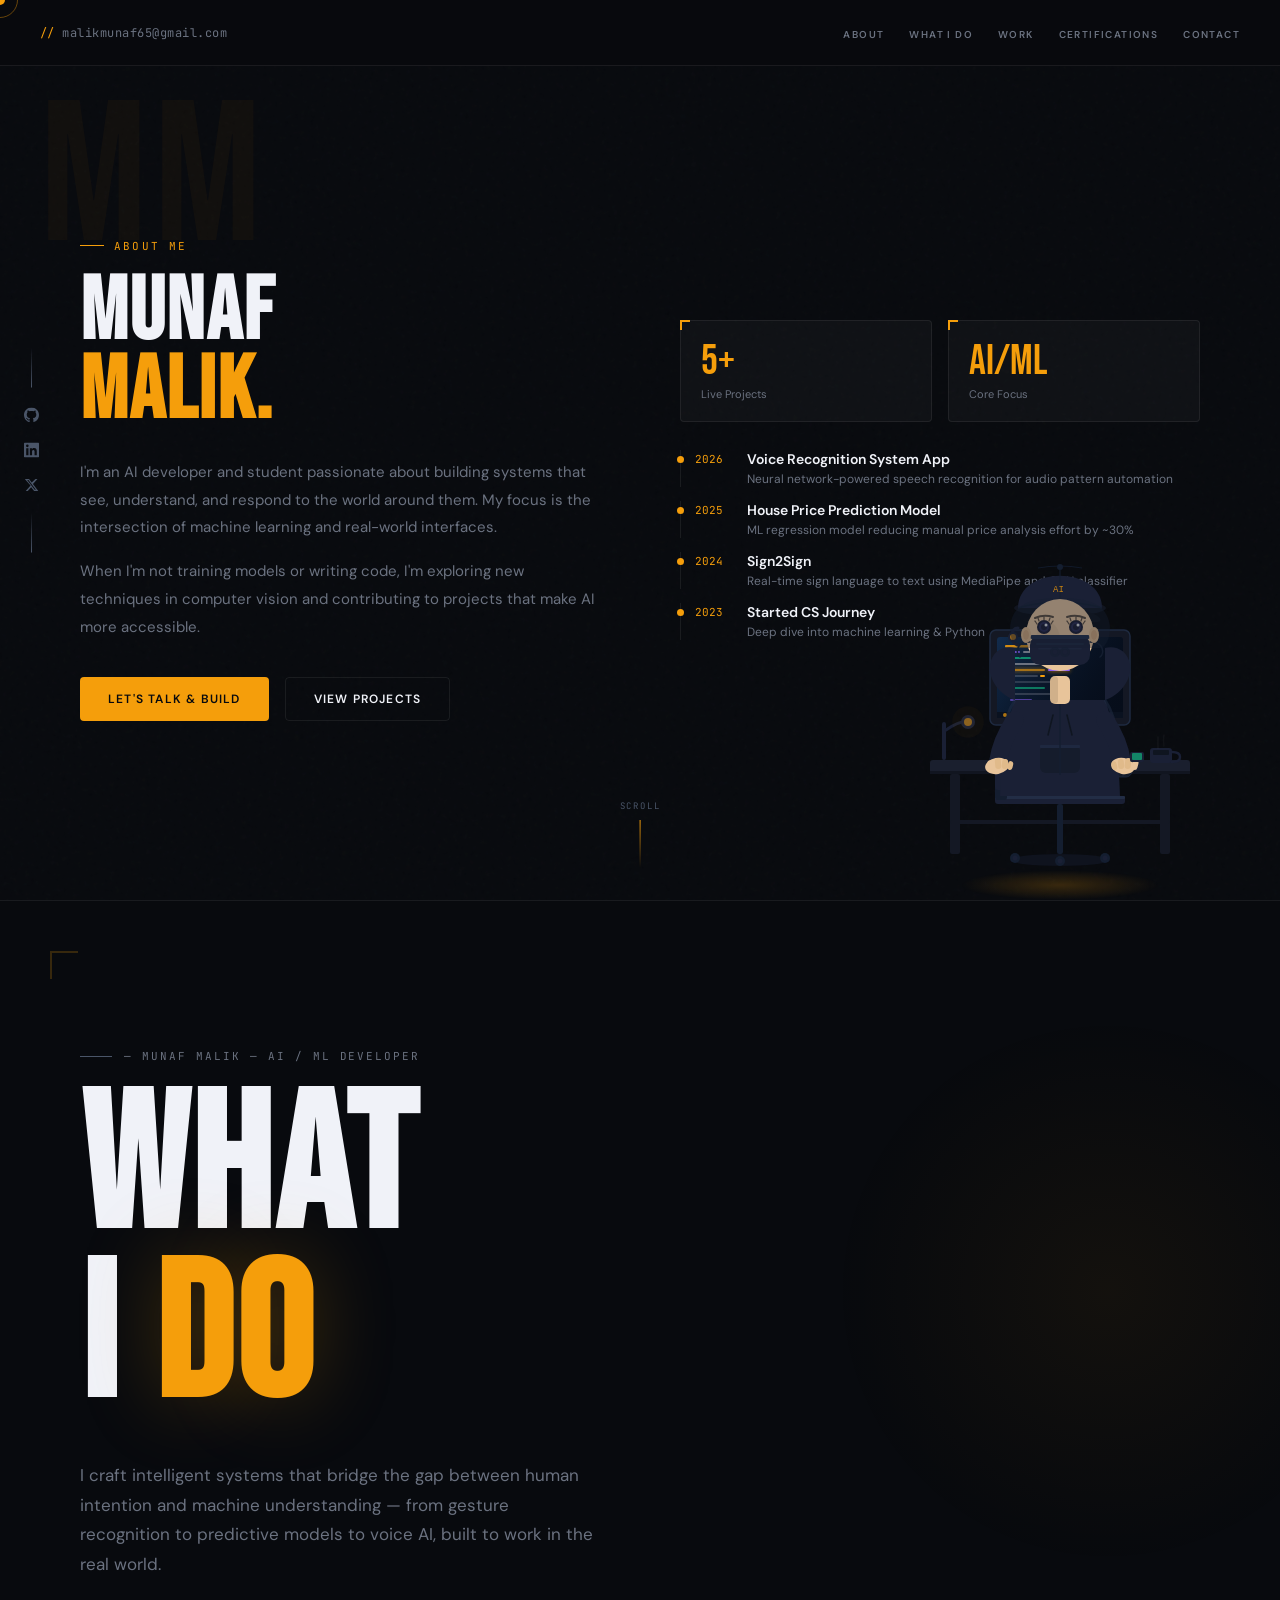
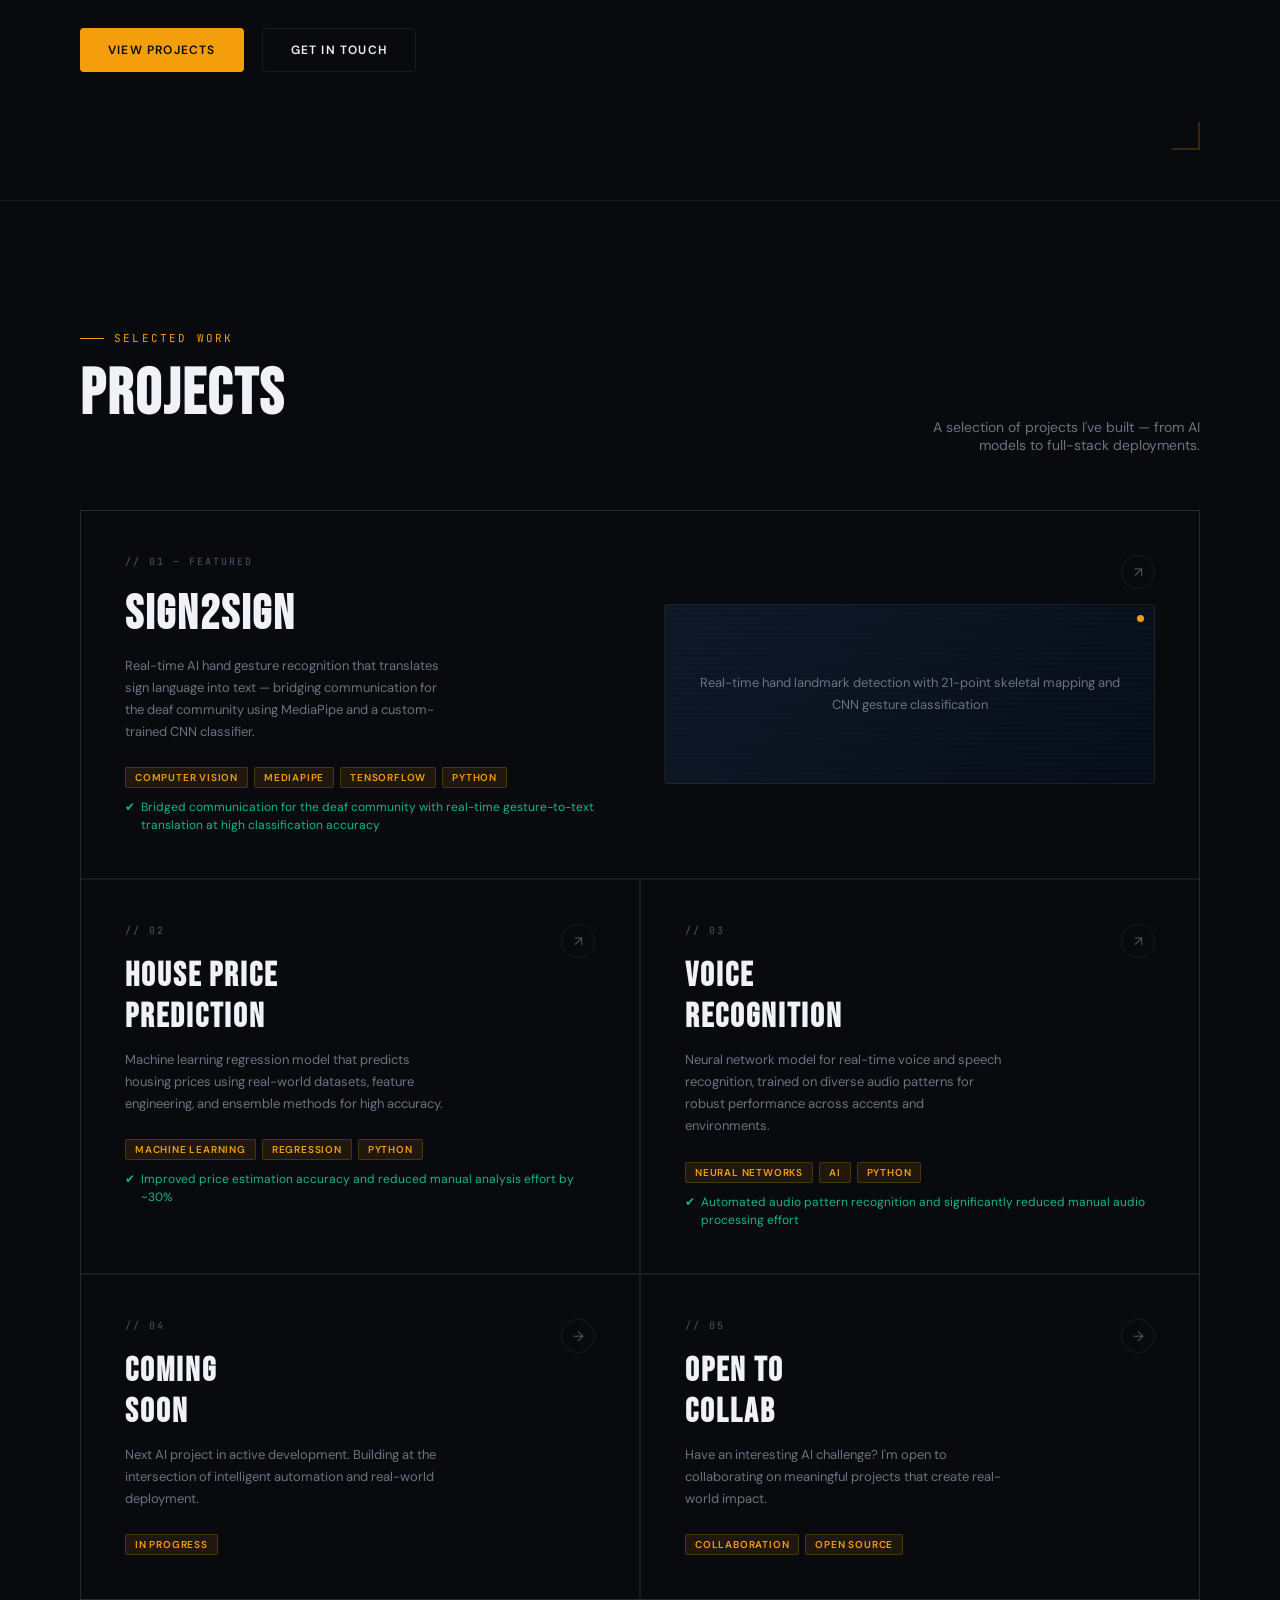
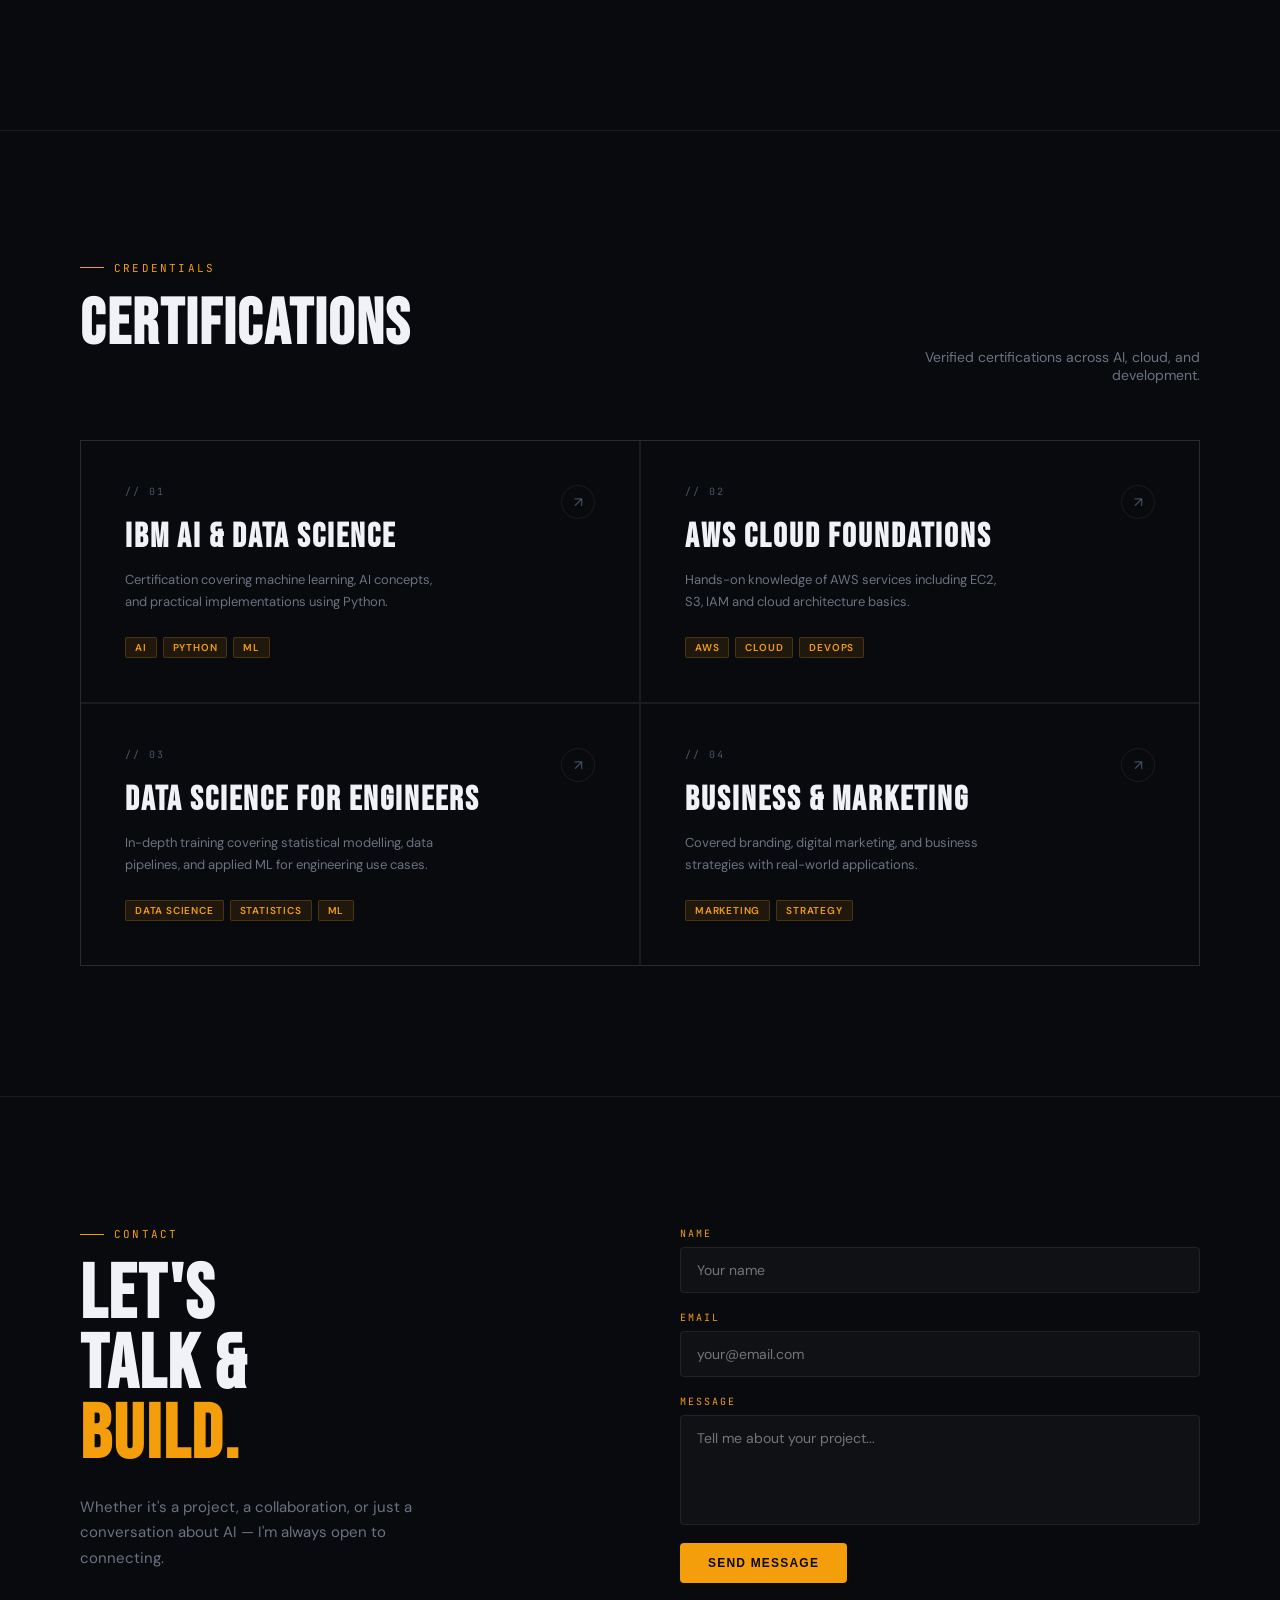
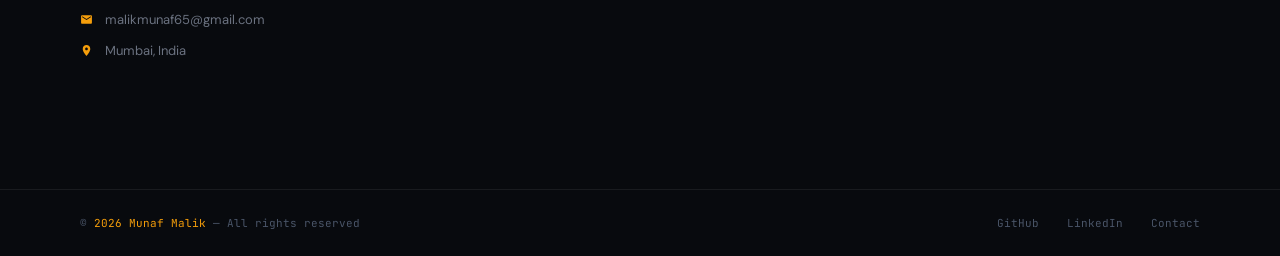
==== commit 466d39e5: "Update index.html" ====
--- a/index.html
+++ b/index.html
@@ -2,6 +2,7 @@
 <html lang="en">
 <head>
 <meta charset="UTF-8">
+<link rel="icon" type="image/png" href="favicon.png">  
 <meta name="viewport" content="width=device-width, initial-scale=1.0">
 <title>Munaf Malik — AI Developer</title>
 <link href="https://fonts.googleapis.com/css2?family=Bebas+Neue&family=DM+Sans:wght@300;400;500;600&family=JetBrains+Mono:wght@400;500&display=swap" rel="stylesheet">
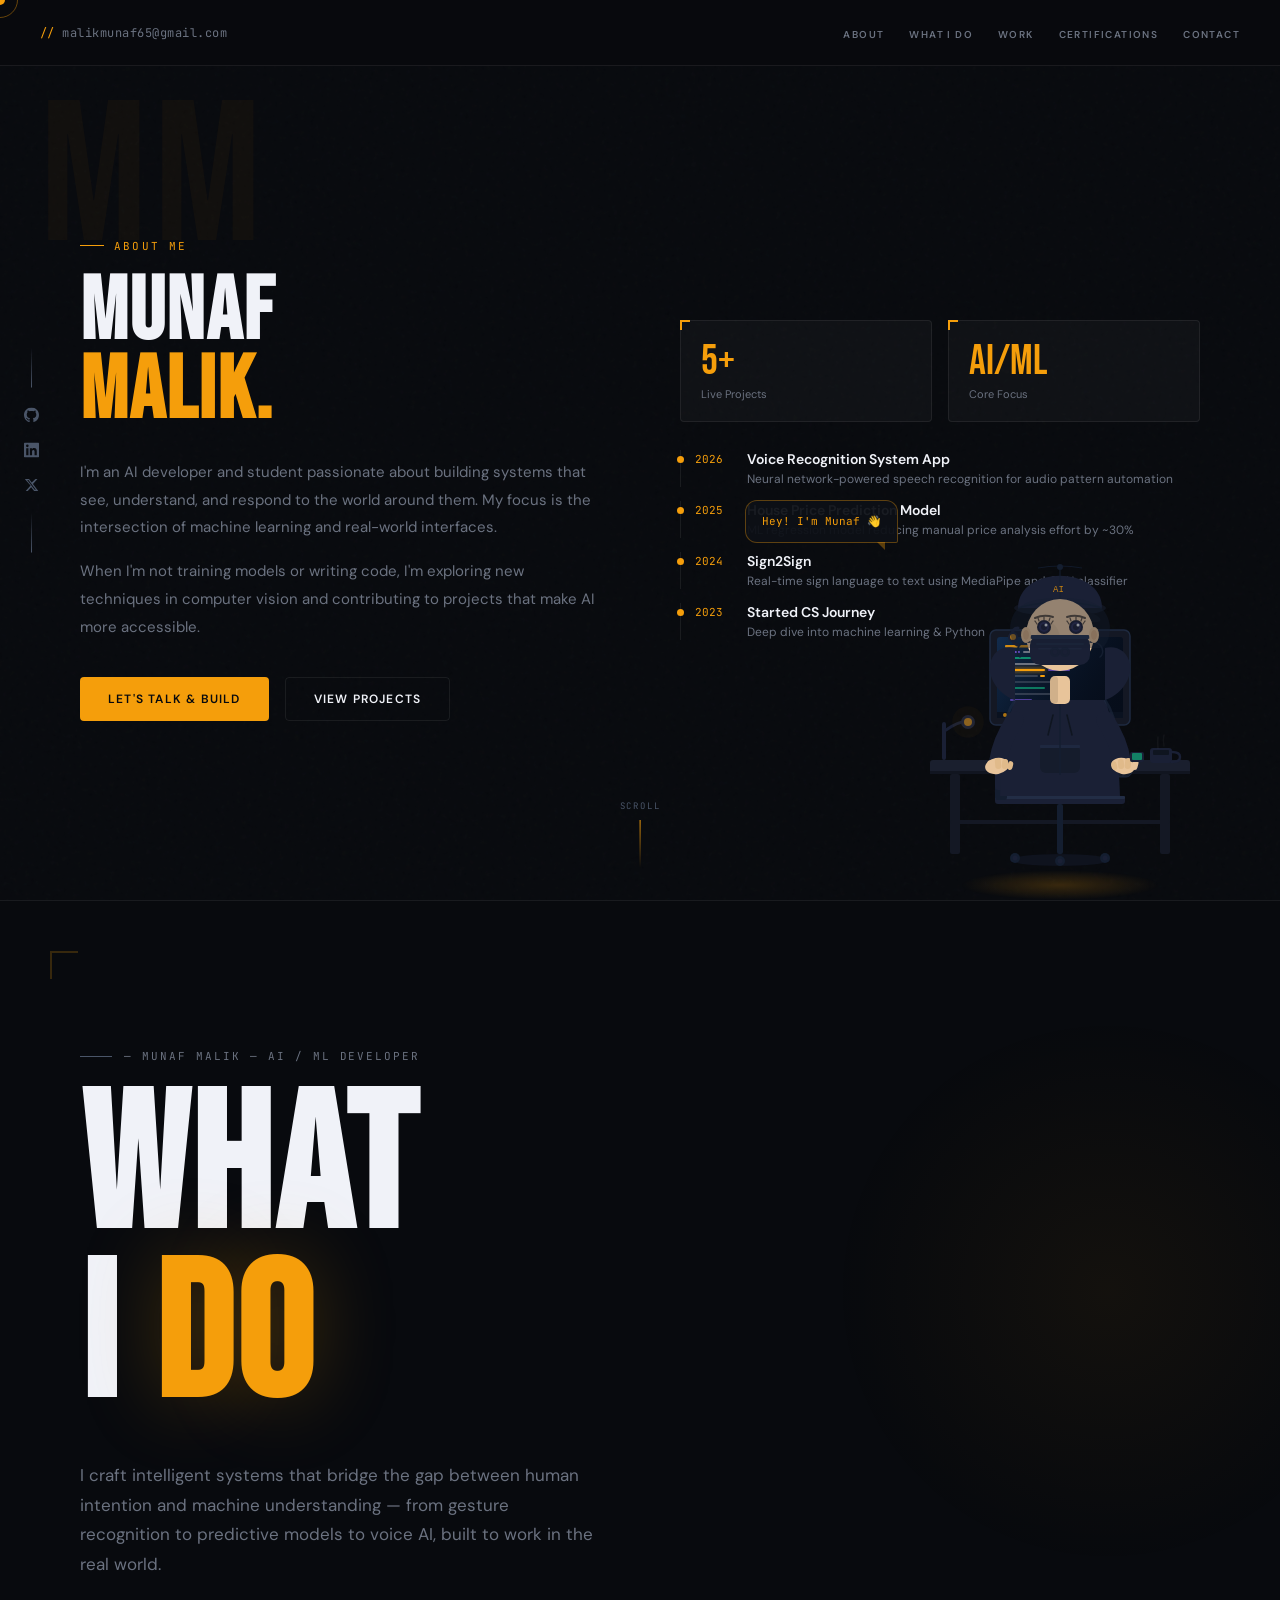
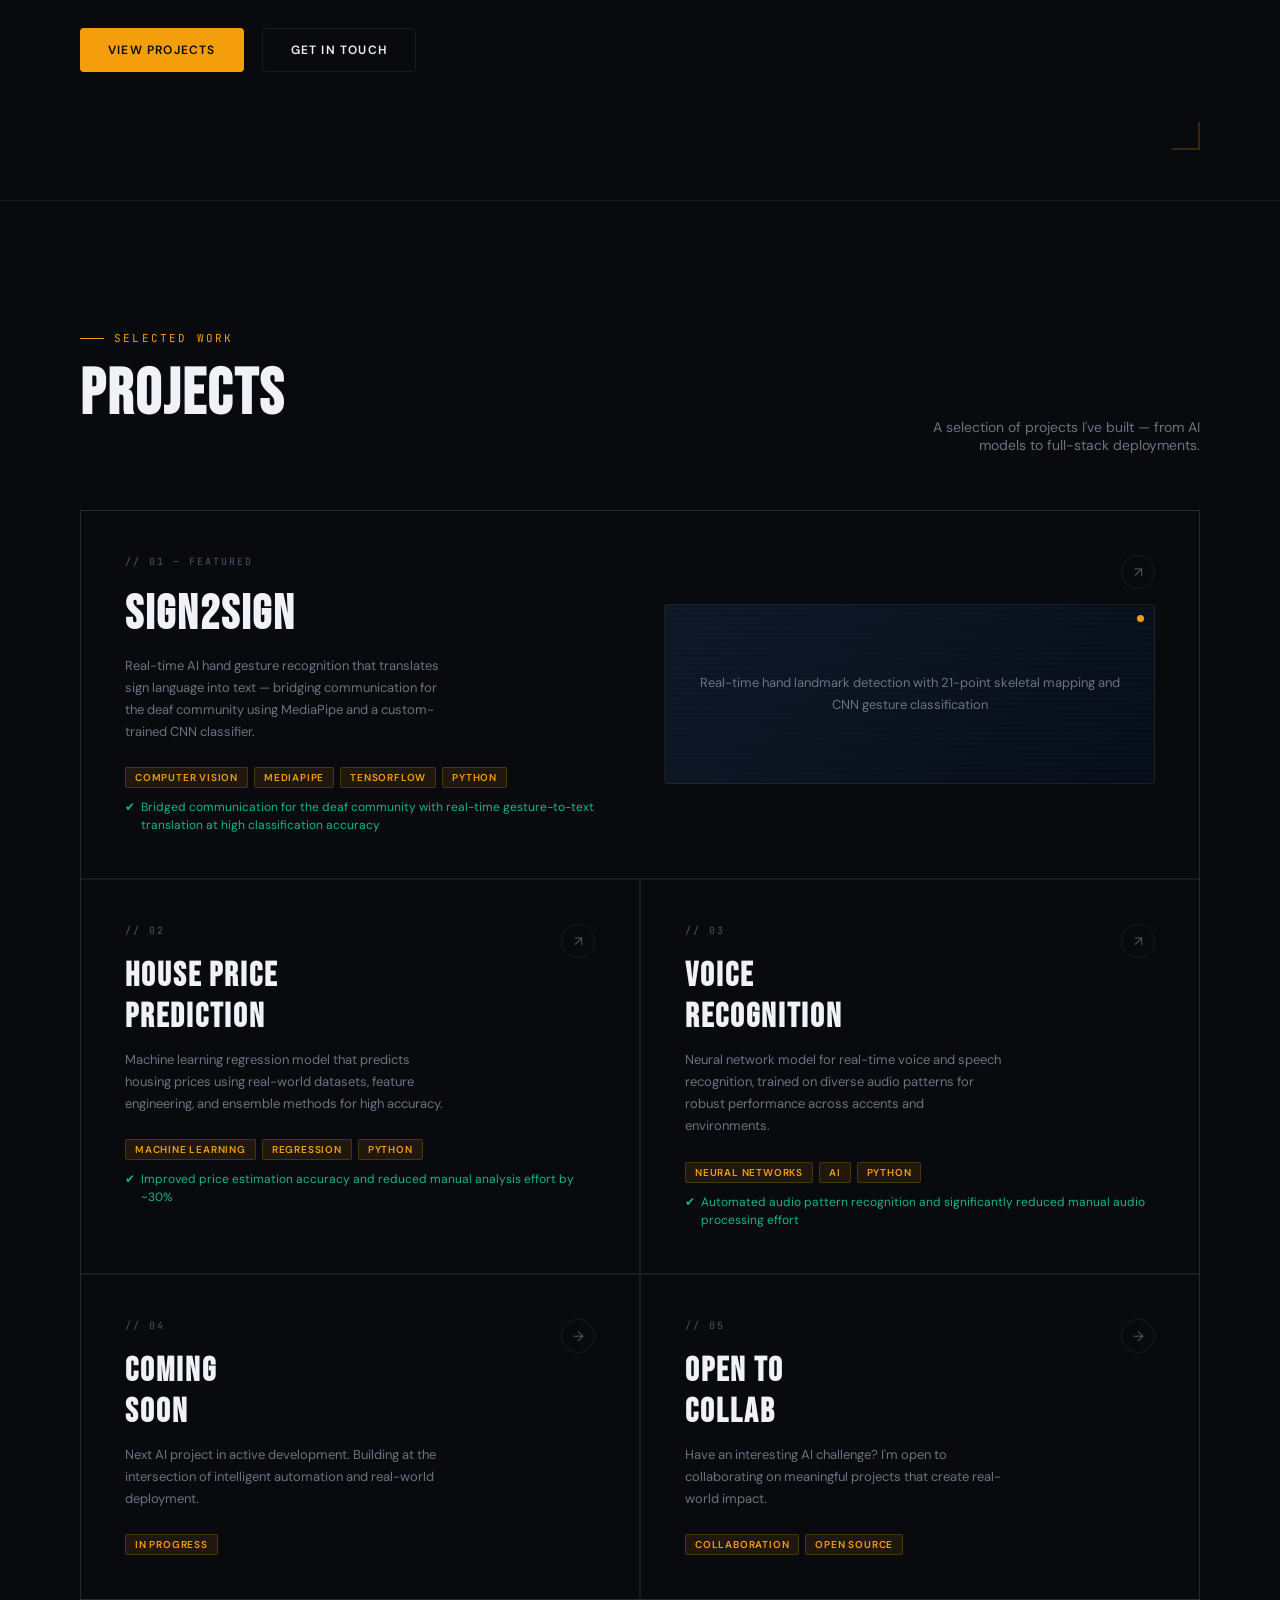
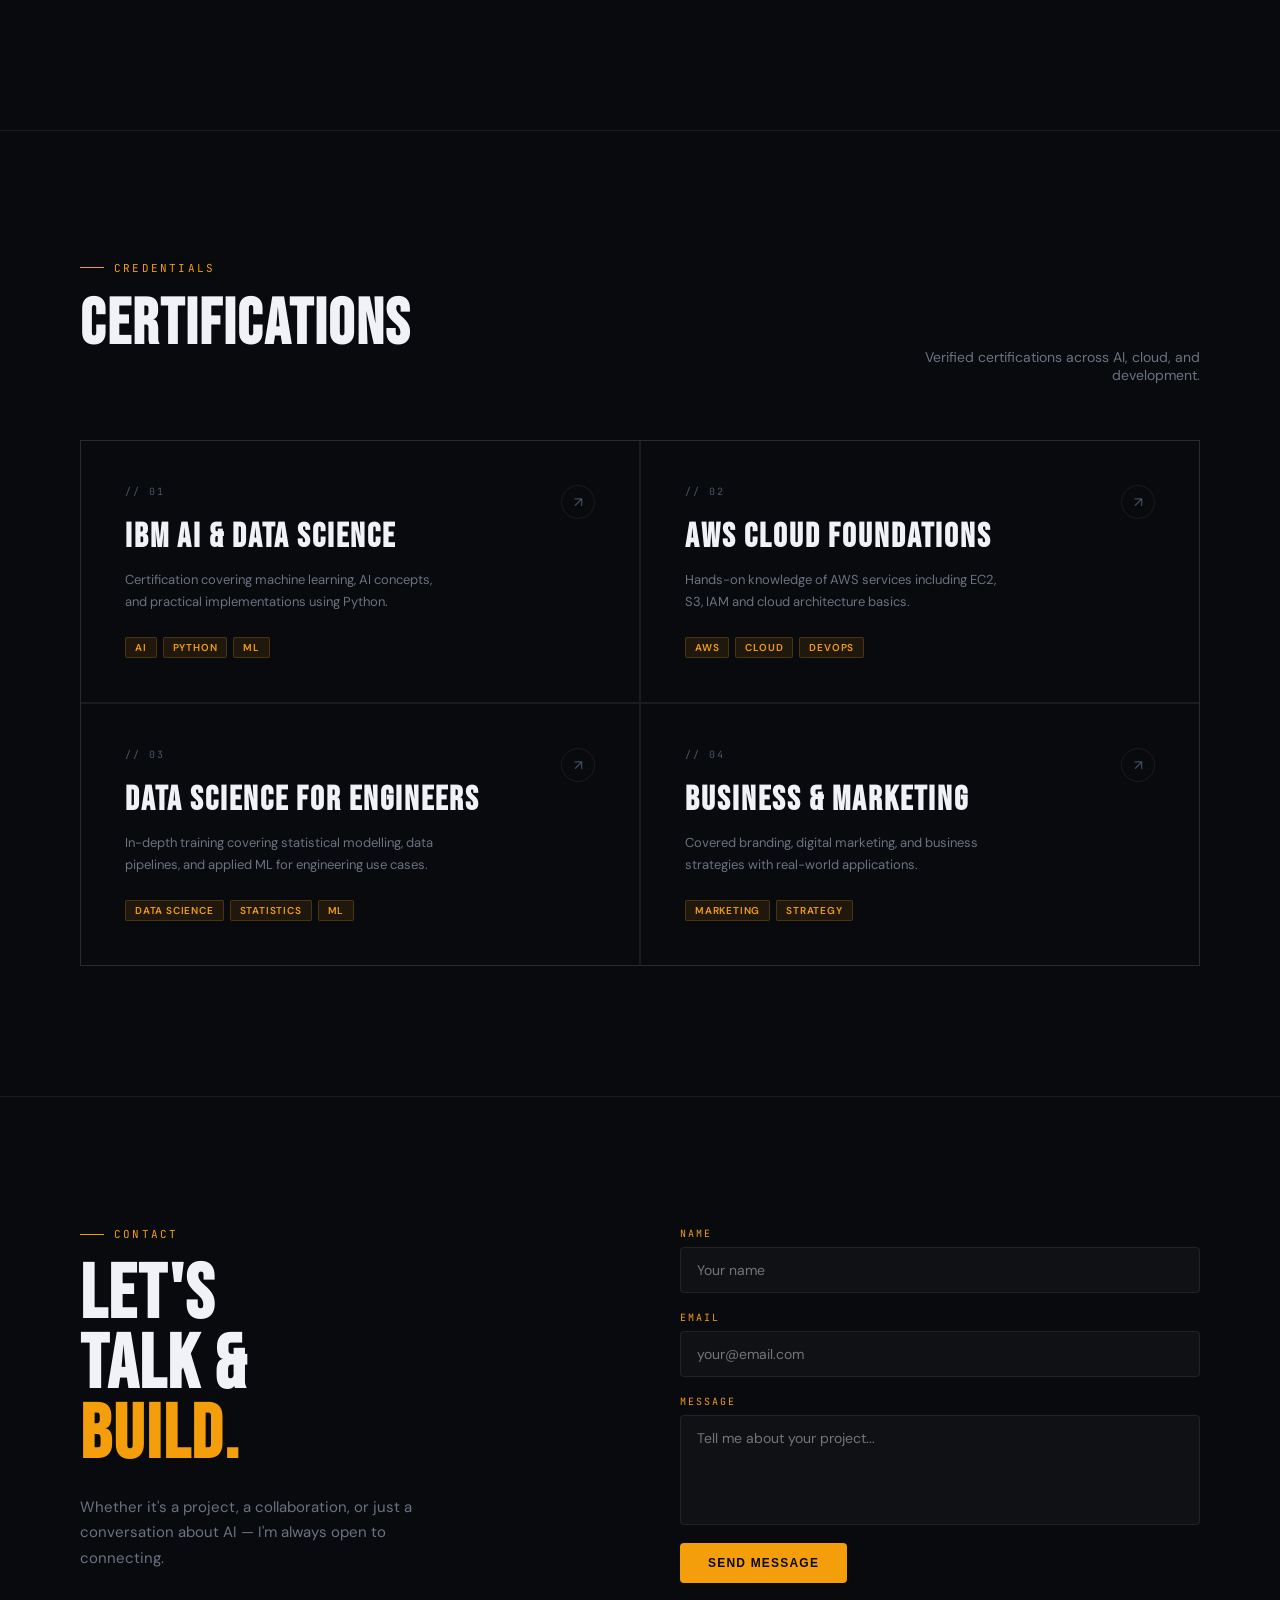
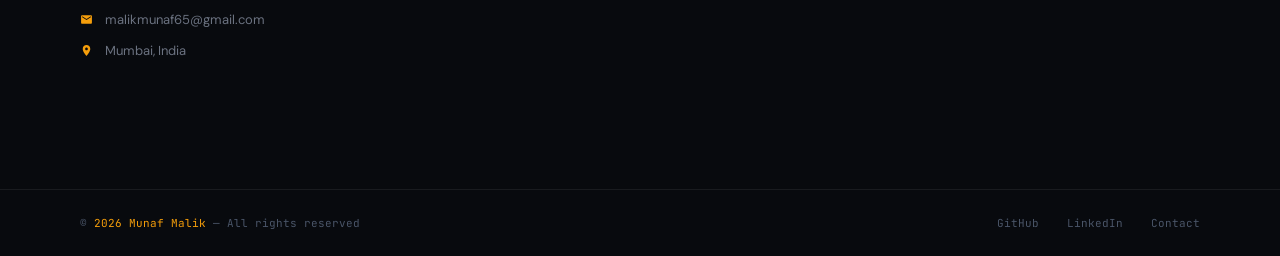
==== commit e027f683: "Update index.html" ====
--- a/index.html
+++ b/index.html
@@ -2,7 +2,7 @@
 <html lang="en">
 <head>
 <meta charset="UTF-8">
-<link rel="icon" type="image/png" href="favicon.png">  
+<link rel="icon" type="image/png" href="favicon.ico">  
 <meta name="viewport" content="width=device-width, initial-scale=1.0">
 <title>Munaf Malik — AI Developer</title>
 <link href="https://fonts.googleapis.com/css2?family=Bebas+Neue&family=DM+Sans:wght@300;400;500;600&family=JetBrains+Mono:wght@400;500&display=swap" rel="stylesheet">
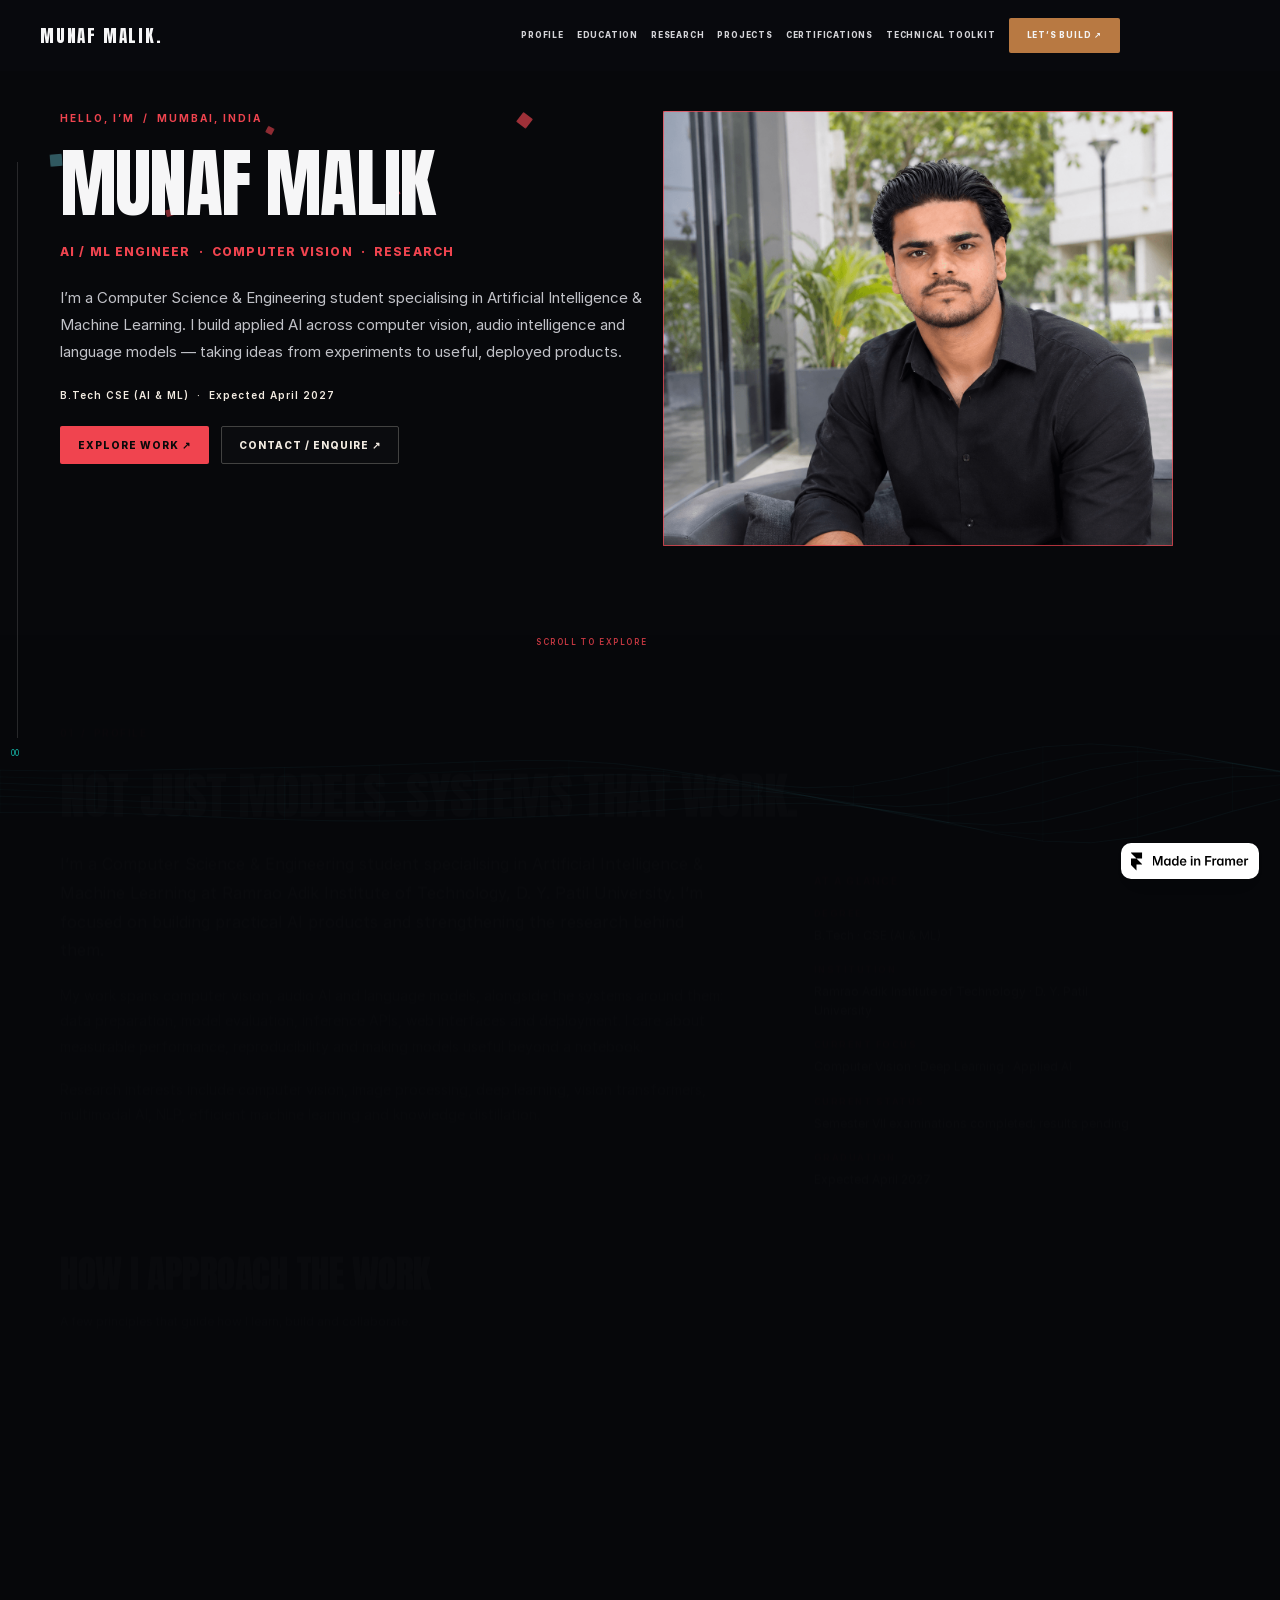
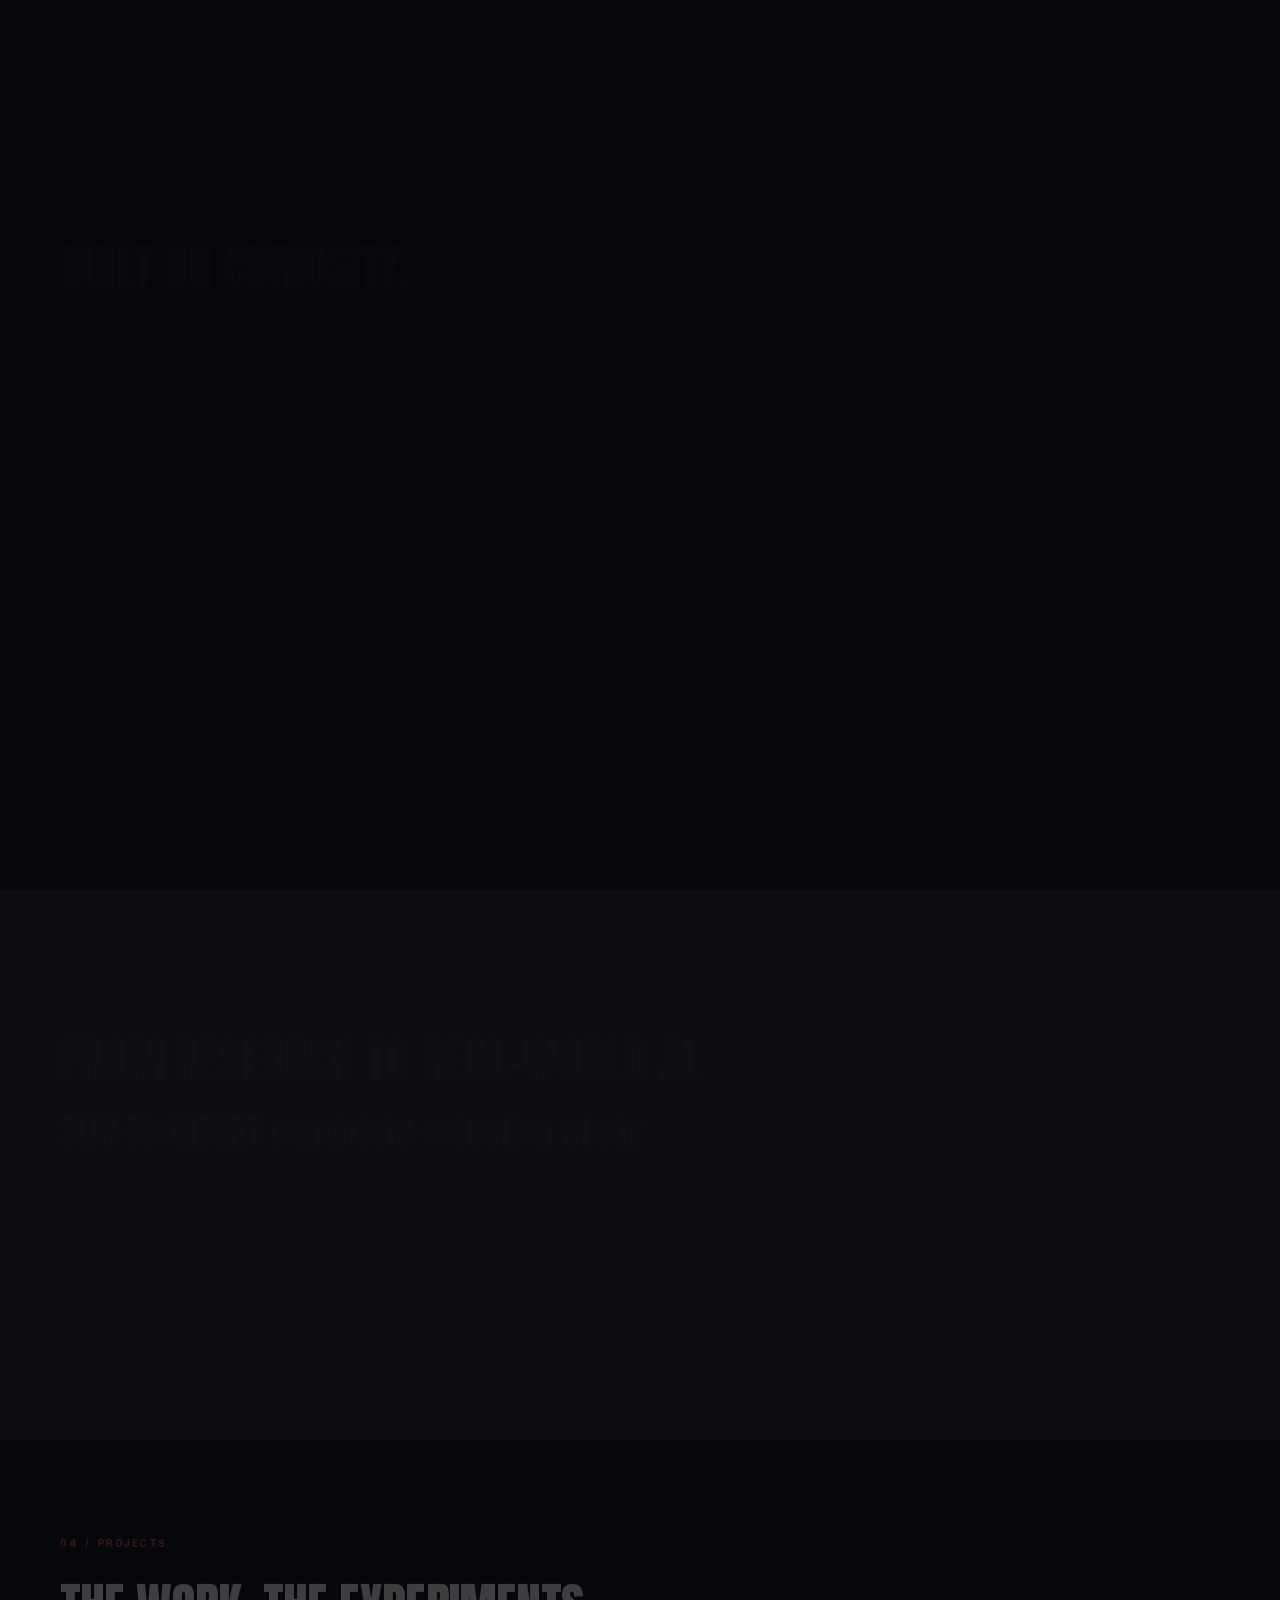
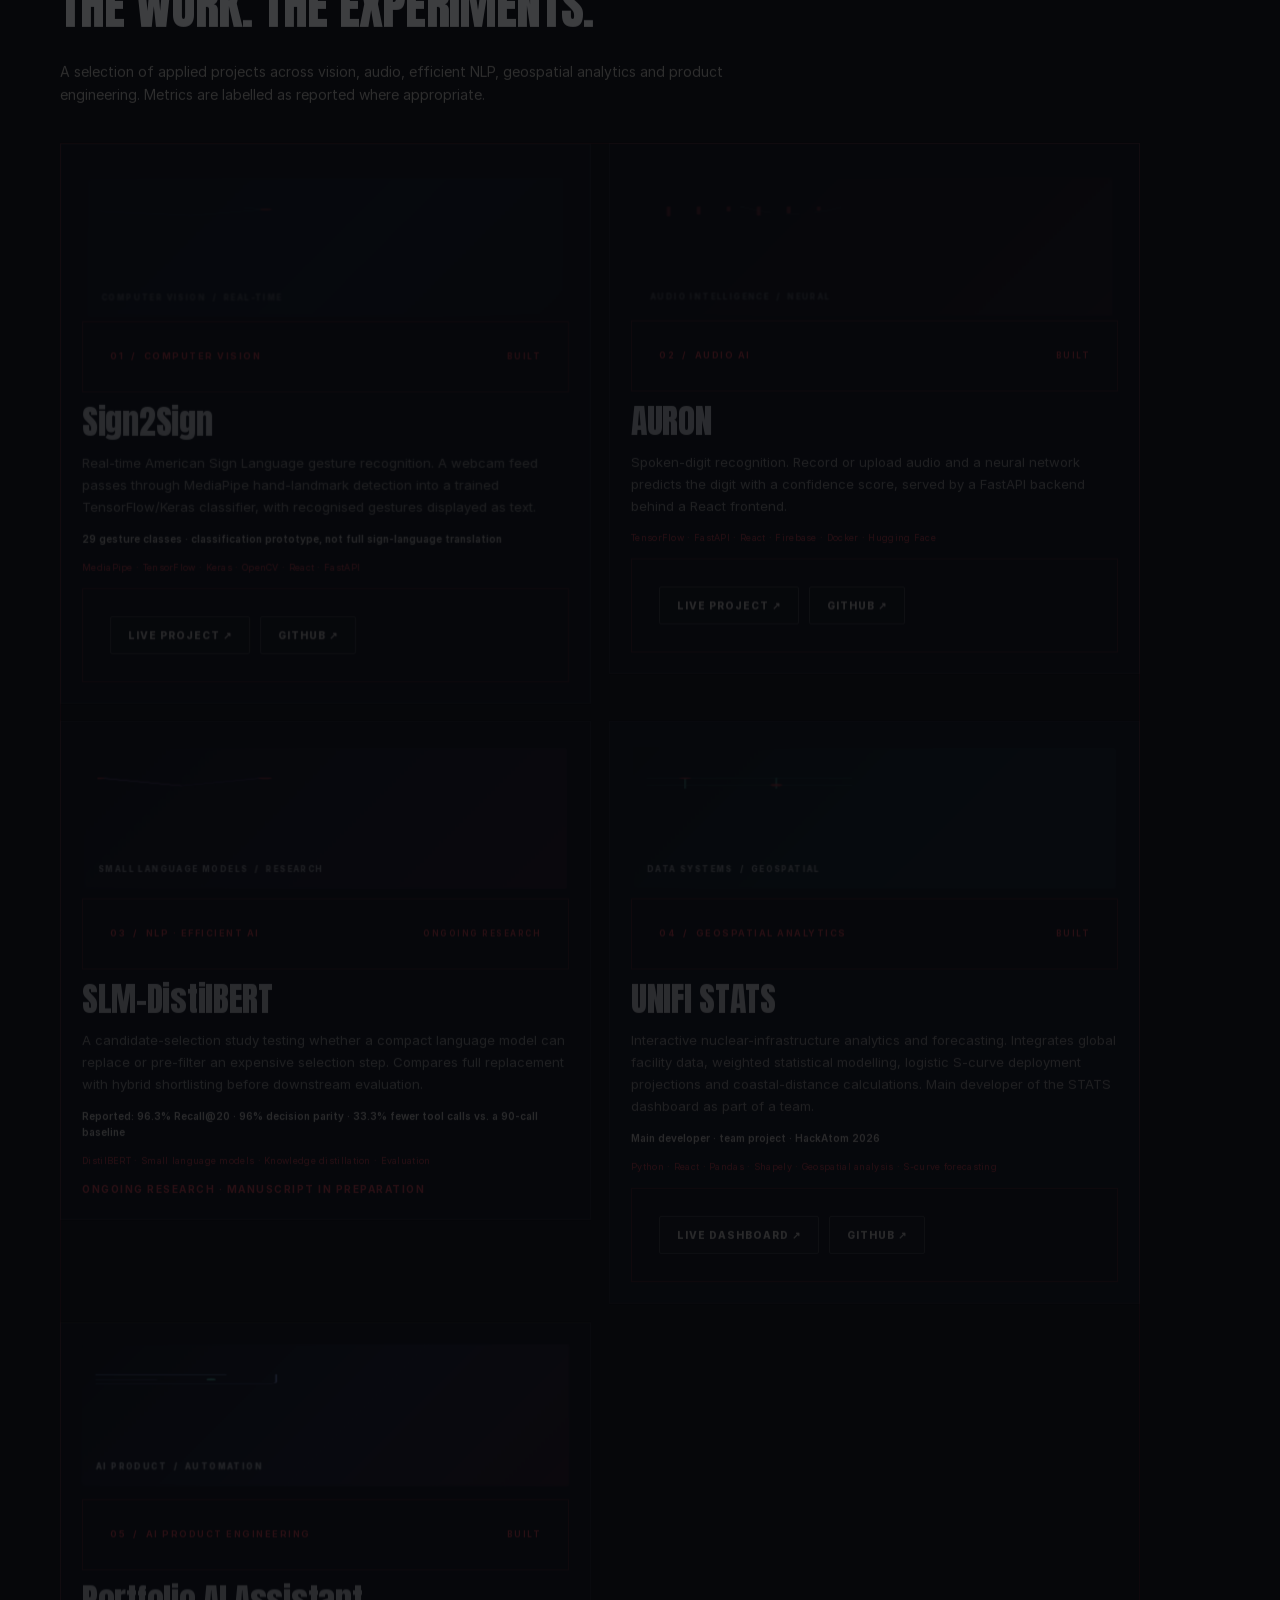
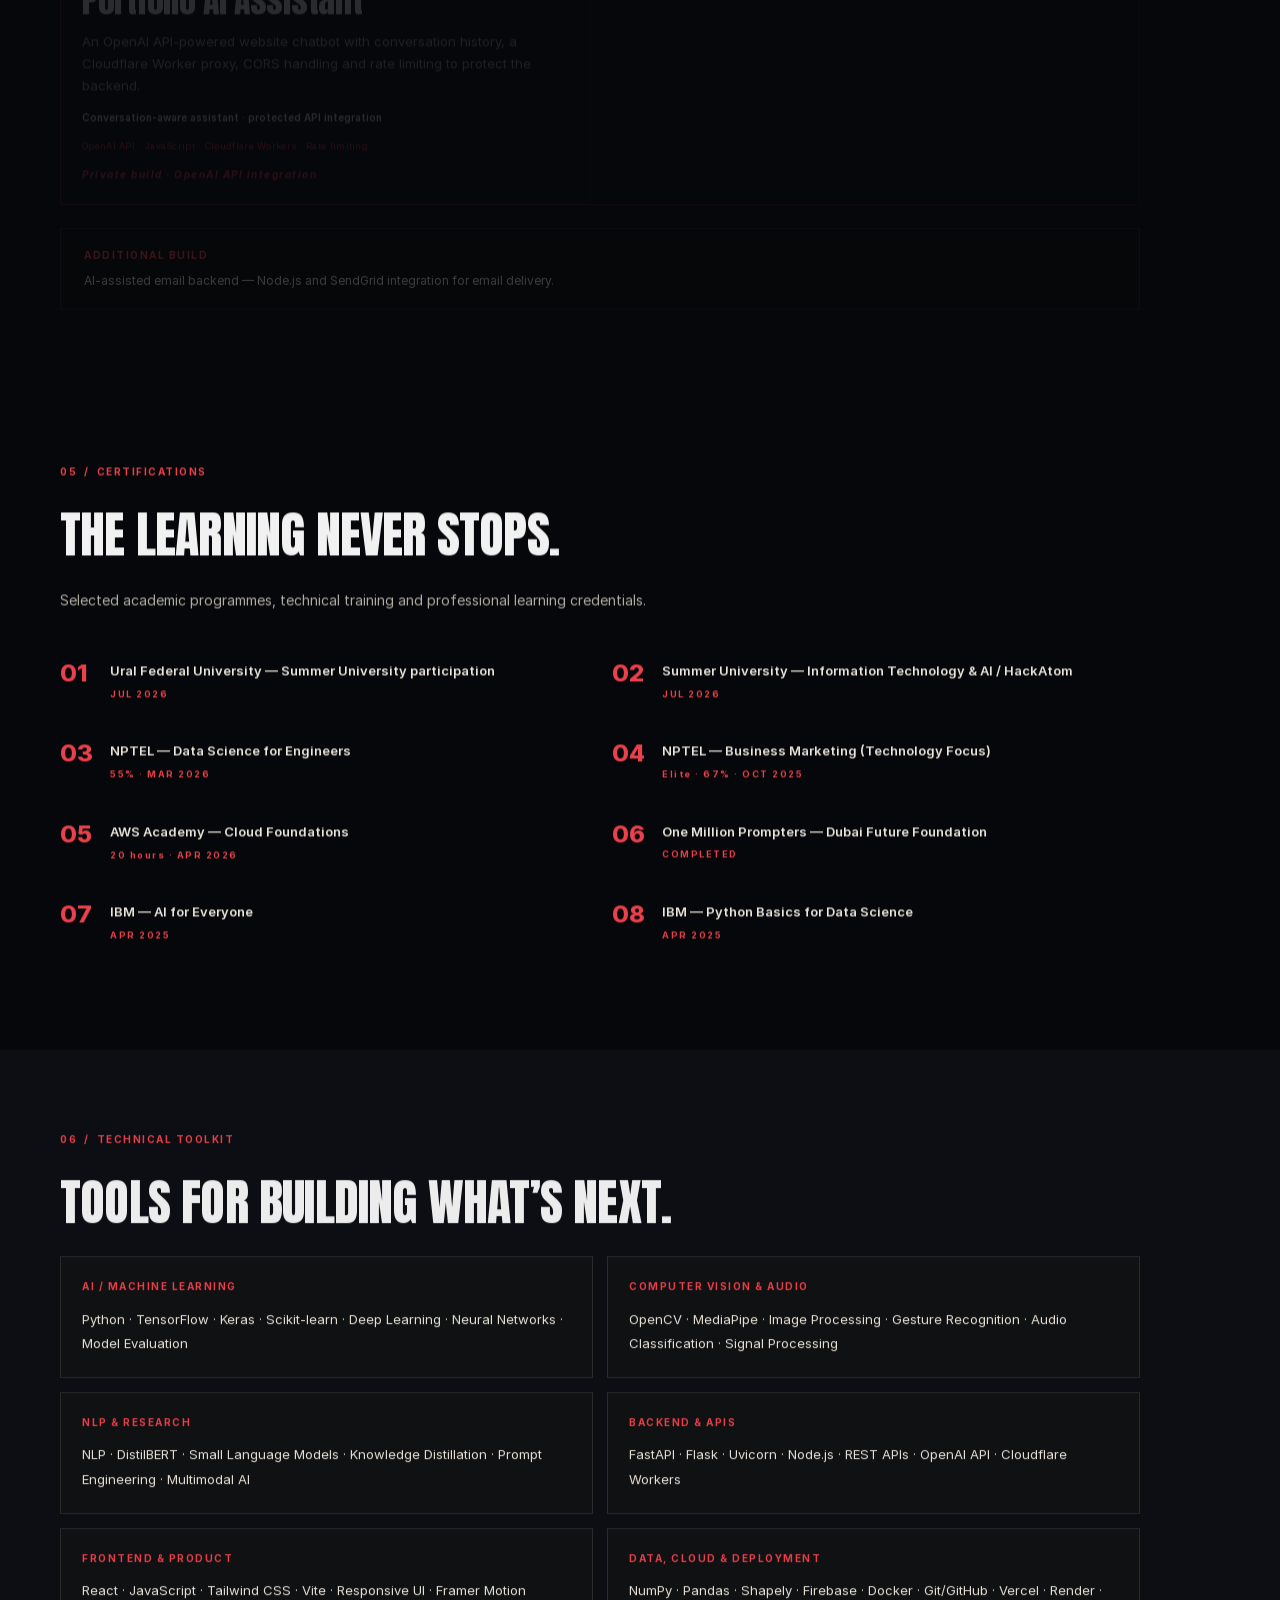
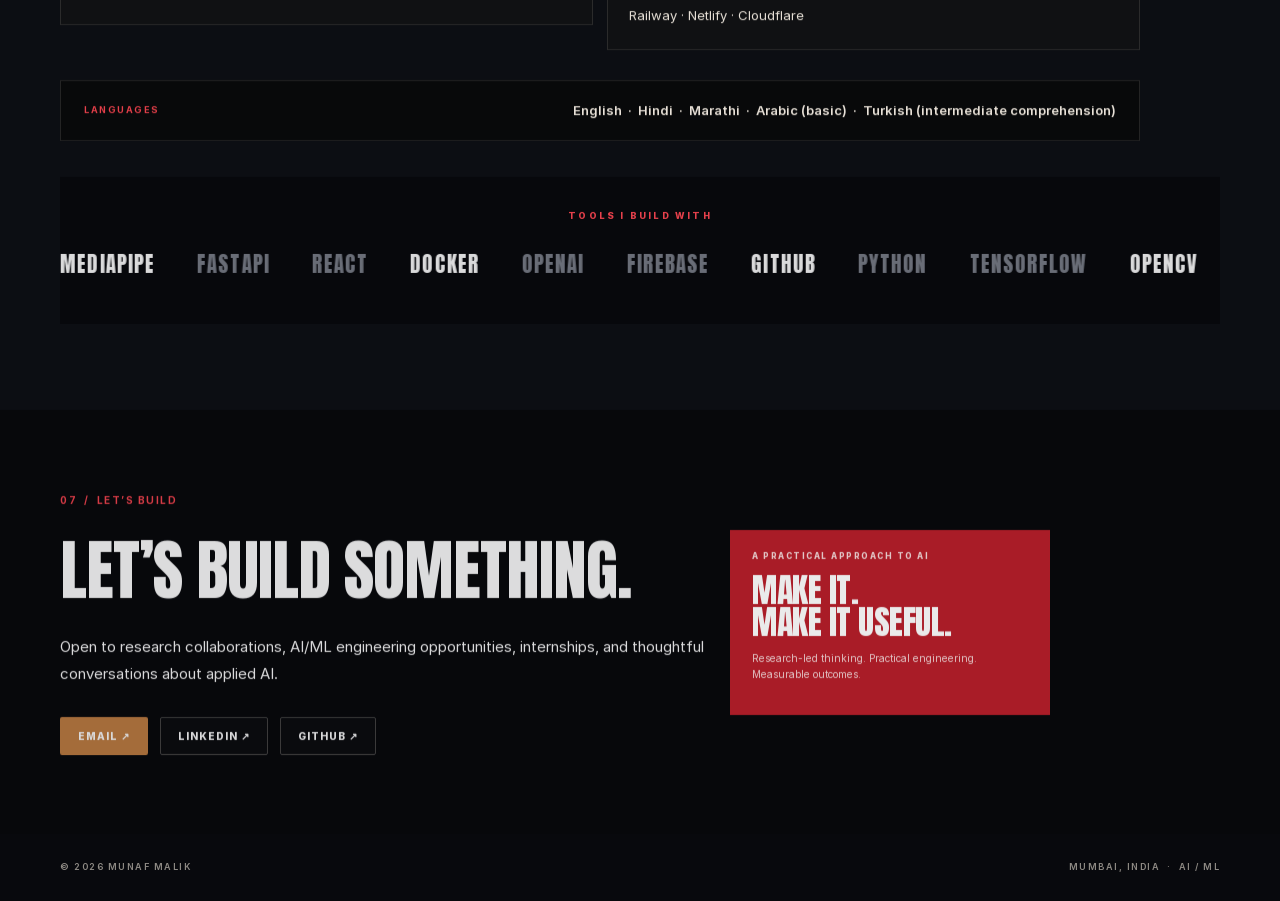
==== commit 0bd952df: "Replace portfolio with Framer Perfect Copy" ====
--- a/index.html
+++ b/index.html
@@ -1,553 +1,122 @@
-<!DOCTYPE html>
-<html lang="en">
-<head>
-<meta charset="UTF-8">
-<link rel="icon" type="image/png" href="favicon.ico">  
-<meta name="viewport" content="width=device-width, initial-scale=1.0">
-<title>Munaf Malik — AI Developer</title>
-<link href="https://fonts.googleapis.com/css2?family=Bebas+Neue&family=DM+Sans:wght@300;400;500;600&family=JetBrains+Mono:wght@400;500&display=swap" rel="stylesheet">
-<style>
-*,*::before,*::after{box-sizing:border-box;margin:0;padding:0}
-:root{
-  --bg:#080a0e;--bg2:#0d1017;--orange:#f59e0b;--orange2:#f97316;
-  --white:#f0f2f8;--muted:#4a5568;--muted2:#6b7280;
-  --border:rgba(255,255,255,0.07);--card-bg:rgba(255,255,255,0.03);
+<!doctype html>
+<!-- Made in Framer · framer.com -->
+<!-- Published Nov 13, 2026, 8:16 AM UTC -->
+<html dir="ltr">
+<head><script>(function(){var p=location.pathname;if(p.endsWith("/index.html")){history.replaceState(null,"",p.slice(0,-10))}})()</script><script>(function(){document.addEventListener("click",function(e){if(e.defaultPrevented||e.button!==0||e.metaKey||e.ctrlKey||e.shiftKey||e.altKey)return;var a=e.target&&e.target.closest?e.target.closest("a[href]"):null;if(!a)return;if(a.target&&a.target!=="_self")return;if(a.hasAttribute("download"))return;var href=a.getAttribute("href")||"";if(href.charAt(0)==="#")return;var u;try{u=new URL(a.href,location.href)}catch(err){return}if(u.origin!==location.origin)return;if(u.pathname===location.pathname&&u.hash)return;e.preventDefault();e.stopPropagation();location.assign(u.href)},true)})()</script><script>(function(){var M={"/sites/78VphvDxsU9zLDYwLA3MBS/searchIndex-CfvzNEF4poan.json":"assets/framerusercontent.com/sites/78VphvDxsU9zLDYwLA3MBS/searchIndex-CfvzNEF4poan.json","/sites/78VphvDxsU9zLDYwLA3MBS/searchIndex-2RgBxMVLlFl5.json":"assets/framerusercontent.com/sites/78VphvDxsU9zLDYwLA3MBS/searchIndex-2RgBxMVLlFl5.json","/sites/icons/default-favicon-light.v1.png":"assets/framerusercontent.com/sites/icons/default-favicon-light.v1.png","/sites/icons/default-favicon-dark.v1.png":"assets/framerusercontent.com/sites/icons/default-favicon-dark.v1.png","/sites/icons/default-touch-icon.v3.png":"assets/framerusercontent.com/sites/icons/default-touch-icon.v3.png","/assets/PONfPc6h4EPYwJliXQBmjVx7QxI.woff2":"assets/framerusercontent.com/assets/PONfPc6h4EPYwJliXQBmjVx7QxI.woff2","/assets/zsnJN7Z1wdzUvepJniD3rbvJIyU.woff2":"assets/framerusercontent.com/assets/zsnJN7Z1wdzUvepJniD3rbvJIyU.woff2","/assets/UrzZBOy7RyJEWAZGduzOeHiHuY.woff2":"assets/framerusercontent.com/assets/UrzZBOy7RyJEWAZGduzOeHiHuY.woff2","/assets/996sR9SfSDuYELz8oHhDOcErkY.woff2":"assets/framerusercontent.com/assets/996sR9SfSDuYELz8oHhDOcErkY.woff2","/assets/ftN1HpyPVJEoEb4q36SOrNdLXU.woff2":"assets/framerusercontent.com/assets/ftN1HpyPVJEoEb4q36SOrNdLXU.woff2","/assets/Mput0MSwESKlJ6TMz9MPDXhgrk.woff2":"assets/framerusercontent.com/assets/Mput0MSwESKlJ6TMz9MPDXhgrk.woff2","/assets/JAur4lGGSGRGyrFi59JSIKqVgU.woff2":"assets/framerusercontent.com/assets/JAur4lGGSGRGyrFi59JSIKqVgU.woff2","/assets/DpPBYI0sL4fYLgAkX8KXOPVt7c.woff2":"assets/framerusercontent.com/assets/DpPBYI0sL4fYLgAkX8KXOPVt7c.woff2","/assets/4RAEQdEOrcnDkhHiiCbJOw92Lk.woff2":"assets/framerusercontent.com/assets/4RAEQdEOrcnDkhHiiCbJOw92Lk.woff2","/assets/1K3W8DizY3v4emK8Mb08YHxTbs.woff2":"assets/framerusercontent.com/assets/1K3W8DizY3v4emK8Mb08YHxTbs.woff2","/assets/tUSCtfYVM1I1IchuyCwz9gDdQ.woff2":"assets/framerusercontent.com/assets/tUSCtfYVM1I1IchuyCwz9gDdQ.woff2","/assets/VgYFWiwsAC5OYxAycRXXvhze58.woff2":"assets/framerusercontent.com/assets/VgYFWiwsAC5OYxAycRXXvhze58.woff2","/assets/syRNPWzAMIrcJ3wIlPIP43KjQs.woff2":"assets/framerusercontent.com/assets/syRNPWzAMIrcJ3wIlPIP43KjQs.woff2","/assets/GIryZETIX4IFypco5pYZONKhJIo.woff2":"assets/framerusercontent.com/assets/GIryZETIX4IFypco5pYZONKhJIo.woff2","/assets/mkY5Sgyq51ik0AMrSBwhm9DJg.woff2":"assets/framerusercontent.com/assets/mkY5Sgyq51ik0AMrSBwhm9DJg.woff2","/assets/X5hj6qzcHUYv7h1390c8Rhm6550.woff2":"assets/framerusercontent.com/assets/X5hj6qzcHUYv7h1390c8Rhm6550.woff2","/assets/gQhNpS3tN86g8RcVKYUUaKt2oMQ.woff2":"assets/framerusercontent.com/assets/gQhNpS3tN86g8RcVKYUUaKt2oMQ.woff2","/assets/cugnVhSraaRyANCaUtI5FV17wk.woff2":"assets/framerusercontent.com/assets/cugnVhSraaRyANCaUtI5FV17wk.woff2","/assets/5HcVoGak8k5agFJSaKa4floXVu0.woff2":"assets/framerusercontent.com/assets/5HcVoGak8k5agFJSaKa4floXVu0.woff2","/assets/rZ5DdENNqIdFTIyQQiP5isO7M.woff2":"assets/framerusercontent.com/assets/rZ5DdENNqIdFTIyQQiP5isO7M.woff2","/assets/P2Bw01CtL0b9wqygO0sSVogWbo.woff2":"assets/framerusercontent.com/assets/P2Bw01CtL0b9wqygO0sSVogWbo.woff2","/assets/5vvr9Vy74if2I6bQbJvbw7SY1pQ.woff2":"assets/framerusercontent.com/assets/5vvr9Vy74if2I6bQbJvbw7SY1pQ.woff2","/assets/EOr0mi4hNtlgWNn9if640EZzXCo.woff2":"assets/framerusercontent.com/assets/EOr0mi4hNtlgWNn9if640EZzXCo.woff2","/assets/Y9k9QrlZAqio88Klkmbd8VoMQc.woff2":"assets/framerusercontent.com/assets/Y9k9QrlZAqio88Klkmbd8VoMQc.woff2","/assets/OYrD2tBIBPvoJXiIHnLoOXnY9M.woff2":"assets/framerusercontent.com/assets/OYrD2tBIBPvoJXiIHnLoOXnY9M.woff2","/assets/JeYwfuaPfZHQhEG8U5gtPDZ7WQ.woff2":"assets/framerusercontent.com/assets/JeYwfuaPfZHQhEG8U5gtPDZ7WQ.woff2","/assets/GrgcKwrN6d3Uz8EwcLHZxwEfC4.woff2":"assets/framerusercontent.com/assets/GrgcKwrN6d3Uz8EwcLHZxwEfC4.woff2","/assets/b6Y37FthZeALduNqHicBT6FutY.woff2":"assets/framerusercontent.com/assets/b6Y37FthZeALduNqHicBT6FutY.woff2","/assets/hyOgCu0Xnghbimh0pE8QTvtt2AU.woff2":"assets/framerusercontent.com/assets/hyOgCu0Xnghbimh0pE8QTvtt2AU.woff2","/assets/NeGmSOXrPBfEFIy5YZeHq17LEDA.woff2":"assets/framerusercontent.com/assets/NeGmSOXrPBfEFIy5YZeHq17LEDA.woff2","/assets/oYaAX5himiTPYuN8vLWnqBbfD2s.woff2":"assets/framerusercontent.com/assets/oYaAX5himiTPYuN8vLWnqBbfD2s.woff2","/assets/lEJLP4R0yuCaMCjSXYHtJw72M.woff2":"assets/framerusercontent.com/assets/lEJLP4R0yuCaMCjSXYHtJw72M.woff2","/assets/cRJyLNuTJR5jbyKzGi33wU9cqIQ.woff2":"assets/framerusercontent.com/assets/cRJyLNuTJR5jbyKzGi33wU9cqIQ.woff2","/assets/yDtI2UI8XcEg1W2je9XPN3Noo.woff2":"assets/framerusercontent.com/assets/yDtI2UI8XcEg1W2je9XPN3Noo.woff2","/assets/A0Wcc7NgXMjUuFdquHDrIZpzZw0.woff2":"assets/framerusercontent.com/assets/A0Wcc7NgXMjUuFdquHDrIZpzZw0.woff2","/assets/H89BbHkbHDzlxZzxi8uPzTsp90.woff2":"assets/framerusercontent.com/assets/H89BbHkbHDzlxZzxi8uPzTsp90.woff2","/assets/u6gJwDuwB143kpNK1T1MDKDWkMc.woff2":"assets/framerusercontent.com/assets/u6gJwDuwB143kpNK1T1MDKDWkMc.woff2","/assets/43sJ6MfOPh1LCJt46OvyDuSbA6o.woff2":"assets/framerusercontent.com/assets/43sJ6MfOPh1LCJt46OvyDuSbA6o.woff2","/assets/wccHG0r4gBDAIRhfHiOlq6oEkqw.woff2":"assets/framerusercontent.com/assets/wccHG0r4gBDAIRhfHiOlq6oEkqw.woff2","/assets/WZ367JPwf9bRW6LdTHN8rXgSjw.woff2":"assets/framerusercontent.com/assets/WZ367JPwf9bRW6LdTHN8rXgSjw.woff2","/assets/ia3uin3hQWqDrVloC1zEtYHWw.woff2":"assets/framerusercontent.com/assets/ia3uin3hQWqDrVloC1zEtYHWw.woff2","/assets/2A4Xx7CngadFGlVV4xrO06OBHY.woff2":"assets/framerusercontent.com/assets/2A4Xx7CngadFGlVV4xrO06OBHY.woff2","/third-party-assets/fontshare/wf/TPY5PBRHOSXJ53WNSUYZQYX4FZUMAYNF/YHKM2QXXZHS7MS6DJUZXTGRXMIGWH7K5/PCXT6E5YCQO6SSVLT6UZPPGT7QKGXOUS.woff2":"assets/framerusercontent.com/third-party-assets/fontshare/wf/TPY5PBRHOSXJ53WNSUYZQYX4FZUMAYNF/YHKM2QXXZHS7MS6DJUZXTGRXMIGWH7K5/PCXT6E5YCQO6SSVLT6UZPPGT7QKGXOUS.woff2","/images/qGSoRxNjlknv1L1q8SH1AUbPyY.png?width=1312&height=1199":"assets/framerusercontent.com/images/qGSoRxNjlknv1L1q8SH1AUbPyY.1roxhj6.png","/sites/78VphvDxsU9zLDYwLA3MBS/rolldown-runtime.Bi-D_2cA.mjs":"assets/framerusercontent.com/sites/78VphvDxsU9zLDYwLA3MBS/rolldown-runtime.Bi-D_2cA.mjs","/sites/78VphvDxsU9zLDYwLA3MBS/react.Dxe_2v0O.mjs":"assets/framerusercontent.com/sites/78VphvDxsU9zLDYwLA3MBS/react.Dxe_2v0O.mjs","/sites/78VphvDxsU9zLDYwLA3MBS/framer.CEcta79k.mjs":"assets/framerusercontent.com/sites/78VphvDxsU9zLDYwLA3MBS/framer.CEcta79k.mjs","/sites/78VphvDxsU9zLDYwLA3MBS/motion.DAMsZuM6.mjs":"assets/framerusercontent.com/sites/78VphvDxsU9zLDYwLA3MBS/motion.DAMsZuM6.mjs","/sites/78VphvDxsU9zLDYwLA3MBS/YzdbayVo2RJekMmocMctsfLE_a_NmXyKCIEEAW7v3DE.CgGEFtQw.mjs":"assets/framerusercontent.com/sites/78VphvDxsU9zLDYwLA3MBS/YzdbayVo2RJekMmocMctsfLE_a_NmXyKCIEEAW7v3DE.CgGEFtQw.mjs","/sites/78VphvDxsU9zLDYwLA3MBS/shared-lib.-ua_8sNB.mjs":"assets/framerusercontent.com/sites/78VphvDxsU9zLDYwLA3MBS/shared-lib.-ua_8sNB.mjs","/sites/78VphvDxsU9zLDYwLA3MBS/script_main.D59leHDY.mjs":"assets/framerusercontent.com/sites/78VphvDxsU9zLDYwLA3MBS/script_main.D59leHDY.mjs","/sites/78VphvDxsU9zLDYwLA3MBS/j09JaEEWNV7nlM4AIJsJZgwRT9rirK1R0ELH2A2921I.Dtm_6bJz.mjs":"assets/framerusercontent.com/sites/78VphvDxsU9zLDYwLA3MBS/j09JaEEWNV7nlM4AIJsJZgwRT9rirK1R0ELH2A2921I.Dtm_6bJz.mjs","/sites/78VphvDxsU9zLDYwLA3MBS/SitesNotFoundPage.js@1.4.CCeDwUOV.mjs":"assets/framerusercontent.com/sites/78VphvDxsU9zLDYwLA3MBS/SitesNotFoundPage.js@1.4.CCeDwUOV.mjs","/sites/78VphvDxsU9zLDYwLA3MBS/aohXcfCEH7eLshUz3Ru8hwERbjwVtxq5cCDnwgn579k.U1APg39v.mjs":"assets/framerusercontent.com/sites/78VphvDxsU9zLDYwLA3MBS/aohXcfCEH7eLshUz3Ru8hwERbjwVtxq5cCDnwgn579k.U1APg39v.mjs","/sites/78VphvDxsU9zLDYwLA3MBS/PX9hIOIVM.3oOeDHA0.mjs":"assets/framerusercontent.com/sites/78VphvDxsU9zLDYwLA3MBS/PX9hIOIVM.3oOeDHA0.mjs","/assets/1ZFS7N918ojhhd0nQWdj3jz4w.woff2":"assets/framerusercontent.com/assets/1ZFS7N918ojhhd0nQWdj3jz4w.woff2","/assets/5A3Ce6C9YYmCjpQx9M4inSaKU.woff2":"assets/framerusercontent.com/assets/5A3Ce6C9YYmCjpQx9M4inSaKU.woff2","/assets/Qx95Xyt0Ka3SGhinnbXIGpEIyP4.woff2":"assets/framerusercontent.com/assets/Qx95Xyt0Ka3SGhinnbXIGpEIyP4.woff2","/assets/6mJuEAguuIuMog10gGvH5d3cl8.woff2":"assets/framerusercontent.com/assets/6mJuEAguuIuMog10gGvH5d3cl8.woff2","/assets/xYYWaj7wCU5zSQH0eXvSaS19wo.woff2":"assets/framerusercontent.com/assets/xYYWaj7wCU5zSQH0eXvSaS19wo.woff2","/assets/otTaNuNpVK4RbdlT7zDDdKvQBA.woff2":"assets/framerusercontent.com/assets/otTaNuNpVK4RbdlT7zDDdKvQBA.woff2","/assets/d3tHnaQIAeqiE5hGcRw4mmgWYU.woff2":"assets/framerusercontent.com/assets/d3tHnaQIAeqiE5hGcRw4mmgWYU.woff2","/assets/DolVirEGb34pEXEp8t8FQBSK4.woff2":"assets/framerusercontent.com/assets/DolVirEGb34pEXEp8t8FQBSK4.woff2","/third-party-assets/fontshare/":"assets/framerusercontent.com/third-party-assets/fontshare/index","/sites/78VphvDxsU9zLDYwLA3MBS/chunk.B3RYC8bk.BwIgjZTE.mjs":"assets/framerusercontent.com/sites/78VphvDxsU9zLDYwLA3MBS/chunk.B3RYC8bk.BwIgjZTE.mjs","/chunk-HA3TJUCE.mjs":"assets/app.framerstatic.com/chunk-HA3TJUCE.mjs","/chunk-WLHSDIGQ.mjs":"assets/app.framerstatic.com/chunk-WLHSDIGQ.mjs","/chunk-WOEOGJ2W.mjs":"assets/app.framerstatic.com/chunk-WOEOGJ2W.mjs","/chunk-BEAJFPMP.mjs":"assets/app.framerstatic.com/chunk-BEAJFPMP.mjs","/editorbar.NXOJVCPN.mjs":"assets/app.framerstatic.com/editorbar.NXOJVCPN.mjs","/chunk-YRQ7G4QH.mjs":"assets/app.framerstatic.com/chunk-YRQ7G4QH.mjs","/EditButton-227NNV4G.mjs":"assets/app.framerstatic.com/EditButton-227NNV4G.mjs","/editorbar.YBWWQEUQ.css":"assets/app.framerstatic.com/editorbar.YBWWQEUQ.css","/render-U62TNEQQ.mjs":"assets/app.framerstatic.com/render-U62TNEQQ.mjs","/chunk-CWW34QJ3.mjs":"assets/app.framerstatic.com/chunk-CWW34QJ3.mjs","/chunk-VPMKK3R6.mjs":"assets/app.framerstatic.com/chunk-VPMKK3R6.mjs","/chunk-SQPEJFI3.mjs":"assets/app.framerstatic.com/chunk-SQPEJFI3.mjs","/chunk-OHX4RW3Q.mjs":"assets/app.framerstatic.com/chunk-OHX4RW3Q.mjs","/chunk-JXOAMRXO.mjs":"assets/app.framerstatic.com/chunk-JXOAMRXO.mjs","/chunk-S2GPJXBG.mjs":"assets/app.framerstatic.com/chunk-S2GPJXBG.mjs","/chunk-IXP5L7AI.mjs":"assets/app.framerstatic.com/chunk-IXP5L7AI.mjs","/chunk-VYRLT4DO.mjs":"assets/app.framerstatic.com/chunk-VYRLT4DO.mjs","/chunk-G63R7LSK.mjs":"assets/app.framerstatic.com/chunk-G63R7LSK.mjs","/chunk-FNAS3GMF.mjs":"assets/app.framerstatic.com/chunk-FNAS3GMF.mjs","/chunk-ZRYCYCX7.mjs":"assets/app.framerstatic.com/chunk-ZRYCYCX7.mjs","/chunk-KTODGUBC.mjs":"assets/app.framerstatic.com/chunk-KTODGUBC.mjs","/chunk-SCCCCPCG.mjs":"assets/app.framerstatic.com/chunk-SCCCCPCG.mjs","/chunk-IXTQER34.mjs":"assets/app.framerstatic.com/chunk-IXTQER34.mjs","/chunk-D3BIVQHH.mjs":"assets/app.framerstatic.com/chunk-D3BIVQHH.mjs","/chunk-76AMQ5J6.mjs":"assets/app.framerstatic.com/chunk-76AMQ5J6.mjs","/chunk-K4FOOYKV.mjs":"assets/app.framerstatic.com/chunk-K4FOOYKV.mjs","/chunk-YKQPZTUX.mjs":"assets/app.framerstatic.com/chunk-YKQPZTUX.mjs","/chunk-GOV7LS2M.mjs":"assets/app.framerstatic.com/chunk-GOV7LS2M.mjs","/chunk-D3JKSHJ4.mjs":"assets/app.framerstatic.com/chunk-D3JKSHJ4.mjs","/chunk-RLIE6G4A.mjs":"assets/app.framerstatic.com/chunk-RLIE6G4A.mjs","/chunk-V2QLV6DV.mjs":"assets/app.framerstatic.com/chunk-V2QLV6DV.mjs","/chunk-V3C5CSFI.mjs":"assets/app.framerstatic.com/chunk-V3C5CSFI.mjs","/chunk-FIJLBKPU.mjs":"assets/app.framerstatic.com/chunk-FIJLBKPU.mjs","/chunk-3742CTZY.mjs":"assets/app.framerstatic.com/chunk-3742CTZY.mjs","/chunk-Q652OIYH.mjs":"assets/app.framerstatic.com/chunk-Q652OIYH.mjs","/chunk-LZLRBG3N.mjs":"assets/app.framerstatic.com/chunk-LZLRBG3N.mjs","/chunk-FNXVRUN6.mjs":"assets/app.framerstatic.com/chunk-FNXVRUN6.mjs","/chunk-6MAAPGOI.mjs":"assets/app.framerstatic.com/chunk-6MAAPGOI.mjs","/chunk-DZWJCMVP.mjs":"assets/app.framerstatic.com/chunk-DZWJCMVP.mjs","/chunk-E2B4PANW.mjs":"assets/app.framerstatic.com/chunk-E2B4PANW.mjs","/chunk-SAZULEG5.mjs":"assets/app.framerstatic.com/chunk-SAZULEG5.mjs","/chunk-MEMHKFMU.mjs":"assets/app.framerstatic.com/chunk-MEMHKFMU.mjs","/chunk-S4EJZ5T5.mjs":"assets/app.framerstatic.com/chunk-S4EJZ5T5.mjs","/chunk-DVLP366F.mjs":"assets/app.framerstatic.com/chunk-DVLP366F.mjs","/chunk-73DCT4FW.mjs":"assets/app.framerstatic.com/chunk-73DCT4FW.mjs","/chunk-MBIHHJH7.mjs":"assets/app.framerstatic.com/chunk-MBIHHJH7.mjs","/chunk-EZMDKA7N.mjs":"assets/app.framerstatic.com/chunk-EZMDKA7N.mjs","/chunk-NU7BJZ44.mjs":"assets/app.framerstatic.com/chunk-NU7BJZ44.mjs","/chunk-AYYBTPZU.mjs":"assets/app.framerstatic.com/chunk-AYYBTPZU.mjs","/chunk-VBCXFFMV.mjs":"assets/app.framerstatic.com/chunk-VBCXFFMV.mjs","/chunk-STDMHL4N.mjs":"assets/app.framerstatic.com/chunk-STDMHL4N.mjs","/chunk-5T53KDGV.mjs":"assets/app.framerstatic.com/chunk-5T53KDGV.mjs","/chunk-Q5OEXSCG.mjs":"assets/app.framerstatic.com/chunk-Q5OEXSCG.mjs","/chunk-PL6CLWNX.mjs":"assets/app.framerstatic.com/chunk-PL6CLWNX.mjs","/chunk-WBRHMFUJ.mjs":"assets/app.framerstatic.com/chunk-WBRHMFUJ.mjs","/chunk-VGHEN3UV.mjs":"assets/app.framerstatic.com/chunk-VGHEN3UV.mjs","/chunk-I4WV5YGI.mjs":"assets/app.framerstatic.com/chunk-I4WV5YGI.mjs","/chunk-N4BXE2AG.mjs":"assets/app.framerstatic.com/chunk-N4BXE2AG.mjs","/chunk-OUQ7QHER.mjs":"assets/app.framerstatic.com/chunk-OUQ7QHER.mjs","/chunk-XXDUUA6K.mjs":"assets/app.framerstatic.com/chunk-XXDUUA6K.mjs","/chunk-HE4HN73N.mjs":"assets/app.framerstatic.com/chunk-HE4HN73N.mjs","/chunk-I3Y6KXLN.mjs":"assets/app.framerstatic.com/chunk-I3Y6KXLN.mjs","/chunk-HQMZV6DP.mjs":"assets/app.framerstatic.com/chunk-HQMZV6DP.mjs","/chunk-X3G2FYTS.mjs":"assets/app.framerstatic.com/chunk-X3G2FYTS.mjs","/chunk-7AY3SEX4.mjs":"assets/app.framerstatic.com/chunk-7AY3SEX4.mjs","/chunk-IAW7TGBB.mjs":"assets/app.framerstatic.com/chunk-IAW7TGBB.mjs","/chunk-FUQZY6JN.mjs":"assets/app.framerstatic.com/chunk-FUQZY6JN.mjs","/chunk-EHVYGNVJ.mjs":"assets/app.framerstatic.com/chunk-EHVYGNVJ.mjs","/chunk-RKZDHOKW.mjs":"assets/app.framerstatic.com/chunk-RKZDHOKW.mjs","/chunk-3KMGC45W.mjs":"assets/app.framerstatic.com/chunk-3KMGC45W.mjs","/chunk-ORNQE3QN.mjs":"assets/app.framerstatic.com/chunk-ORNQE3QN.mjs","/chunk-G3F5OAEY.mjs":"assets/app.framerstatic.com/chunk-G3F5OAEY.mjs","/chunk-XLDQQLPC.mjs":"assets/app.framerstatic.com/chunk-XLDQQLPC.mjs","/chunk-TRZ6J3BA.mjs":"assets/app.framerstatic.com/chunk-TRZ6J3BA.mjs","/chunk-PLZKQ22A.mjs":"assets/app.framerstatic.com/chunk-PLZKQ22A.mjs","/chunk-5PRTUGBU.mjs":"assets/app.framerstatic.com/chunk-5PRTUGBU.mjs","/chunk-GHARU3XL.mjs":"assets/app.framerstatic.com/chunk-GHARU3XL.mjs","/chunk-ETFKW367.mjs":"assets/app.framerstatic.com/chunk-ETFKW367.mjs","/chunk-Y55C467E.mjs":"assets/app.framerstatic.com/chunk-Y55C467E.mjs","/chunk-AJIMWAN7.mjs":"assets/app.framerstatic.com/chunk-AJIMWAN7.mjs","/chunk-DHZWEIEI.mjs":"assets/app.framerstatic.com/chunk-DHZWEIEI.mjs","/chunk-BLSKQ6TG.mjs":"assets/app.framerstatic.com/chunk-BLSKQ6TG.mjs","/chunk-XNZRDAH2.mjs":"assets/app.framerstatic.com/chunk-XNZRDAH2.mjs","/chunk-YRMU3KWW.mjs":"assets/app.framerstatic.com/chunk-YRMU3KWW.mjs","/chunk-5J75RUHV.mjs":"assets/app.framerstatic.com/chunk-5J75RUHV.mjs","/chunk-5Y36GTP3.mjs":"assets/app.framerstatic.com/chunk-5Y36GTP3.mjs","/chunk-RYFGM7EN.mjs":"assets/app.framerstatic.com/chunk-RYFGM7EN.mjs","/chunk-QVDGMSWL.mjs":"assets/app.framerstatic.com/chunk-QVDGMSWL.mjs","/chunk-N2DJHBJE.mjs":"assets/app.framerstatic.com/chunk-N2DJHBJE.mjs","/chunk-XFC6OVIX.mjs":"assets/app.framerstatic.com/chunk-XFC6OVIX.mjs","/chunk-S2C65JSS.mjs":"assets/app.framerstatic.com/chunk-S2C65JSS.mjs","/chunk-IJDDOYDS.mjs":"assets/app.framerstatic.com/chunk-IJDDOYDS.mjs","/chunk-4SANLR6T.mjs":"assets/app.framerstatic.com/chunk-4SANLR6T.mjs","/chunk-L2QYKMOJ.mjs":"assets/app.framerstatic.com/chunk-L2QYKMOJ.mjs","/chunk-65U5SPEK.mjs":"assets/app.framerstatic.com/chunk-65U5SPEK.mjs","/chunk-4GL23XDC.mjs":"assets/app.framerstatic.com/chunk-4GL23XDC.mjs","/chunk-LPFDD5I5.mjs":"assets/app.framerstatic.com/chunk-LPFDD5I5.mjs","/chunk-IBZVRWJ2.mjs":"assets/app.framerstatic.com/chunk-IBZVRWJ2.mjs","/chunk-4AVC7BFE.mjs":"assets/app.framerstatic.com/chunk-4AVC7BFE.mjs","/chunk-RDLE5VXU.mjs":"assets/app.framerstatic.com/chunk-RDLE5VXU.mjs","/chunk-6I2X3SKG.mjs":"assets/app.framerstatic.com/chunk-6I2X3SKG.mjs","/chunk-U726LBPR.mjs":"assets/app.framerstatic.com/chunk-U726LBPR.mjs","/chunk-ZY3MSM5O.mjs":"assets/app.framerstatic.com/chunk-ZY3MSM5O.mjs","/chunk-D3SZBJZX.mjs":"assets/app.framerstatic.com/chunk-D3SZBJZX.mjs","/chunk-3OUKY52V.mjs":"assets/app.framerstatic.com/chunk-3OUKY52V.mjs","/chunk-MYSAMYRY.mjs":"assets/app.framerstatic.com/chunk-MYSAMYRY.mjs","/chunk-A3YWU7XQ.mjs":"assets/app.framerstatic.com/chunk-A3YWU7XQ.mjs","/chunk-VN5QANGY.mjs":"assets/app.framerstatic.com/chunk-VN5QANGY.mjs","/chunk-LB6X3CLW.mjs":"assets/app.framerstatic.com/chunk-LB6X3CLW.mjs","/chunk-ZKU4JYDV.mjs":"assets/app.framerstatic.com/chunk-ZKU4JYDV.mjs","/chunk-2Z4UPA7G.mjs":"assets/app.framerstatic.com/chunk-2Z4UPA7G.mjs","/chunk-3LMQFMLD.mjs":"assets/app.framerstatic.com/chunk-3LMQFMLD.mjs","/chunk-JAOUGGNZ.mjs":"assets/app.framerstatic.com/chunk-JAOUGGNZ.mjs","/chunk-RGWQMHLT.mjs":"assets/app.framerstatic.com/chunk-RGWQMHLT.mjs","/chunk-YY75G3LC.mjs":"assets/app.framerstatic.com/chunk-YY75G3LC.mjs","/chunk-PCIW37NN.mjs":"assets/app.framerstatic.com/chunk-PCIW37NN.mjs","/chunk-OGQCKB6U.mjs":"assets/app.framerstatic.com/chunk-OGQCKB6U.mjs","/chunk-47P32JLD.mjs":"assets/app.framerstatic.com/chunk-47P32JLD.mjs","/chunk-UZRVONFZ.mjs":"assets/app.framerstatic.com/chunk-UZRVONFZ.mjs","/chunk-4LTUHD5M.mjs":"assets/app.framerstatic.com/chunk-4LTUHD5M.mjs","/chunk-SUHGHBPC.mjs":"assets/app.framerstatic.com/chunk-SUHGHBPC.mjs","/chunk-NQ335YAK.mjs":"assets/app.framerstatic.com/chunk-NQ335YAK.mjs","/chunk-ZTQB6DUH.mjs":"assets/app.framerstatic.com/chunk-ZTQB6DUH.mjs","/chunk-47AHS3H7.mjs":"assets/app.framerstatic.com/chunk-47AHS3H7.mjs","/chunk-SU4SI2M7.mjs":"assets/app.framerstatic.com/chunk-SU4SI2M7.mjs","/chunk-P75WTWCX.mjs":"assets/app.framerstatic.com/chunk-P75WTWCX.mjs","/chunk-2VOPMNAZ.mjs":"assets/app.framerstatic.com/chunk-2VOPMNAZ.mjs","/chunk-PP2DUQOO.mjs":"assets/app.framerstatic.com/chunk-PP2DUQOO.mjs","/chunk-WPWSHZF5.mjs":"assets/app.framerstatic.com/chunk-WPWSHZF5.mjs","/chunk-TQRDMDT6.mjs":"assets/app.framerstatic.com/chunk-TQRDMDT6.mjs","/chunk-PRVB6CMG.mjs":"assets/app.framerstatic.com/chunk-PRVB6CMG.mjs","/chunk-K6L5GVTR.mjs":"assets/app.framerstatic.com/chunk-K6L5GVTR.mjs","/chunk-P6Q3LWLD.mjs":"assets/app.framerstatic.com/chunk-P6Q3LWLD.mjs","/chunk-UQNOVFKE.mjs":"assets/app.framerstatic.com/chunk-UQNOVFKE.mjs","/chunk-VN6YIE5J.mjs":"assets/app.framerstatic.com/chunk-VN6YIE5J.mjs","/chunk-G3KF7MVA.mjs":"assets/app.framerstatic.com/chunk-G3KF7MVA.mjs","/chunk-MNOKTNLN.mjs":"assets/app.framerstatic.com/chunk-MNOKTNLN.mjs","/chunk-L3YVT7EC.mjs":"assets/app.framerstatic.com/chunk-L3YVT7EC.mjs","/chunk-LJSYJA5R.mjs":"assets/app.framerstatic.com/chunk-LJSYJA5R.mjs","/chunk-YT5HHZEW.mjs":"assets/app.framerstatic.com/chunk-YT5HHZEW.mjs","/chunk-DOR2S6F2.mjs":"assets/app.framerstatic.com/chunk-DOR2S6F2.mjs","/chunk-DWEQS5LX.mjs":"assets/app.framerstatic.com/chunk-DWEQS5LX.mjs","/chunk-P7RVVTNH.mjs":"assets/app.framerstatic.com/chunk-P7RVVTNH.mjs","/chunk-LIDS3ULD.mjs":"assets/app.framerstatic.com/chunk-LIDS3ULD.mjs","/chunk-PLDBWJRM.mjs":"assets/app.framerstatic.com/chunk-PLDBWJRM.mjs","/chunk-VD6KMVU6.mjs":"assets/app.framerstatic.com/chunk-VD6KMVU6.mjs","/chunk-TS24LVSZ.mjs":"assets/app.framerstatic.com/chunk-TS24LVSZ.mjs","/chunk-37VDV4ZY.mjs":"assets/app.framerstatic.com/chunk-37VDV4ZY.mjs","/chunk-ZN6XA7TQ.mjs":"assets/app.framerstatic.com/chunk-ZN6XA7TQ.mjs","/chunk-AZXT5MI7.mjs":"assets/app.framerstatic.com/chunk-AZXT5MI7.mjs","/chunk-4HRYW54D.mjs":"assets/app.framerstatic.com/chunk-4HRYW54D.mjs","/chunk-RM2JK3Y4.mjs":"assets/app.framerstatic.com/chunk-RM2JK3Y4.mjs","/chunk-DGUFEM7F.mjs":"assets/app.framerstatic.com/chunk-DGUFEM7F.mjs","/chunk-JCOSCXCU.mjs":"assets/app.framerstatic.com/chunk-JCOSCXCU.mjs","/chunk-D6QQQ2S2.mjs":"assets/app.framerstatic.com/chunk-D6QQQ2S2.mjs","/chunk-6NBXXARJ.mjs":"assets/app.framerstatic.com/chunk-6NBXXARJ.mjs","/chunk-SHN5PP4G.mjs":"assets/app.framerstatic.com/chunk-SHN5PP4G.mjs","/chunk-JX62DR2S.mjs":"assets/app.framerstatic.com/chunk-JX62DR2S.mjs","/chunk-MTSPY7QT.mjs":"assets/app.framerstatic.com/chunk-MTSPY7QT.mjs","/chunk-FQPYCP3N.mjs":"assets/app.framerstatic.com/chunk-FQPYCP3N.mjs","/chunk-SJ5ZASSS.mjs":"assets/app.framerstatic.com/chunk-SJ5ZASSS.mjs","/chunk-MJKUC5N4.mjs":"assets/app.framerstatic.com/chunk-MJKUC5N4.mjs","/chunk-VW2PG5NQ.mjs":"assets/app.framerstatic.com/chunk-VW2PG5NQ.mjs","/chunk-3JXINZRV.mjs":"assets/app.framerstatic.com/chunk-3JXINZRV.mjs","/chunk-3PIOJLHR.mjs":"assets/app.framerstatic.com/chunk-3PIOJLHR.mjs","/chunk-DTUCHVFA.mjs":"assets/app.framerstatic.com/chunk-DTUCHVFA.mjs","/chunk-KO4U3KEX.mjs":"assets/app.framerstatic.com/chunk-KO4U3KEX.mjs","/chunk-HQ4NG2IW.mjs":"assets/app.framerstatic.com/chunk-HQ4NG2IW.mjs","/chunk-YS3B4HMG.mjs":"assets/app.framerstatic.com/chunk-YS3B4HMG.mjs","/chunk-R3RMO3B5.mjs":"assets/app.framerstatic.com/chunk-R3RMO3B5.mjs","/chunk-EKYJNLIX.mjs":"assets/app.framerstatic.com/chunk-EKYJNLIX.mjs","/chunk-GJJIDCYW.mjs":"assets/app.framerstatic.com/chunk-GJJIDCYW.mjs","/chunk-F6GBWGSE.mjs":"assets/app.framerstatic.com/chunk-F6GBWGSE.mjs","/chunk-VTTLLOMF.mjs":"assets/app.framerstatic.com/chunk-VTTLLOMF.mjs","/chunk-OVG5WNNY.mjs":"assets/app.framerstatic.com/chunk-OVG5WNNY.mjs","/chunk-7WJ42D6X.mjs":"assets/app.framerstatic.com/chunk-7WJ42D6X.mjs","/chunk-3DO2FQVH.mjs":"assets/app.framerstatic.com/chunk-3DO2FQVH.mjs","/chunk-OPXUE75P.mjs":"assets/app.framerstatic.com/chunk-OPXUE75P.mjs","/chunk-3FKOPCJP.mjs":"assets/app.framerstatic.com/chunk-3FKOPCJP.mjs","/chunk-FAJMJ7KO.mjs":"assets/app.framerstatic.com/chunk-FAJMJ7KO.mjs","/chunk-HJLJSATK.mjs":"assets/app.framerstatic.com/chunk-HJLJSATK.mjs","/chunk-AHBUMA74.mjs":"assets/app.framerstatic.com/chunk-AHBUMA74.mjs","/chunk-QFU6OGL3.mjs":"assets/app.framerstatic.com/chunk-QFU6OGL3.mjs","/chunk-JR43VIQL.mjs":"assets/app.framerstatic.com/chunk-JR43VIQL.mjs","/chunk-NYQKKWPI.mjs":"assets/app.framerstatic.com/chunk-NYQKKWPI.mjs","/chunk-LVTM6NBN.mjs":"assets/app.framerstatic.com/chunk-LVTM6NBN.mjs","/chunk-MYL546Y2.mjs":"assets/app.framerstatic.com/chunk-MYL546Y2.mjs","/chunk-P5P54LX6.mjs":"assets/app.framerstatic.com/chunk-P5P54LX6.mjs","/chunk-XNIFBQQE.mjs":"assets/app.framerstatic.com/chunk-XNIFBQQE.mjs","/chunk-ISW56VHA.mjs":"assets/app.framerstatic.com/chunk-ISW56VHA.mjs","/chunk-E6HQ6ORN.mjs":"assets/app.framerstatic.com/chunk-E6HQ6ORN.mjs","/chunk-FB6K4OL2.mjs":"assets/app.framerstatic.com/chunk-FB6K4OL2.mjs","/chunk-WBTAMOXF.mjs":"assets/app.framerstatic.com/chunk-WBTAMOXF.mjs","/chunk-MIUJ3AXT.mjs":"assets/app.framerstatic.com/chunk-MIUJ3AXT.mjs","/chunk-M4TCU7D7.mjs":"assets/app.framerstatic.com/chunk-M4TCU7D7.mjs","/chunk-2CEDOG4D.mjs":"assets/app.framerstatic.com/chunk-2CEDOG4D.mjs","/chunk-REJ2XCEK.mjs":"assets/app.framerstatic.com/chunk-REJ2XCEK.mjs","/chunk-D54ESMCX.mjs":"assets/app.framerstatic.com/chunk-D54ESMCX.mjs","/chunk-RNHTTH2C.mjs":"assets/app.framerstatic.com/chunk-RNHTTH2C.mjs","/chunk-MSHSIAEI.mjs":"assets/app.framerstatic.com/chunk-MSHSIAEI.mjs","/chunk-XQSJQJWX.mjs":"assets/app.framerstatic.com/chunk-XQSJQJWX.mjs","/chunk-UZNETSBG.mjs":"assets/app.framerstatic.com/chunk-UZNETSBG.mjs","/chunk-WRBBN7SY.mjs":"assets/app.framerstatic.com/chunk-WRBBN7SY.mjs","/chunk-SMHMQ5IL.mjs":"assets/app.framerstatic.com/chunk-SMHMQ5IL.mjs","/chunk-GBWZWM2Q.mjs":"assets/app.framerstatic.com/chunk-GBWZWM2Q.mjs","/chunk-YSP5ZHDJ.mjs":"assets/app.framerstatic.com/chunk-YSP5ZHDJ.mjs","/chunk-QM6YX6NE.mjs":"assets/app.framerstatic.com/chunk-QM6YX6NE.mjs","/chunk-74EX34N2.mjs":"assets/app.framerstatic.com/chunk-74EX34N2.mjs","/chunk-EIH2JWGG.mjs":"assets/app.framerstatic.com/chunk-EIH2JWGG.mjs","/chunk-7JB7LKQK.mjs":"assets/app.framerstatic.com/chunk-7JB7LKQK.mjs","/chunk-J3A5W6BK.mjs":"assets/app.framerstatic.com/chunk-J3A5W6BK.mjs","/chunk-EYMNQYLM.mjs":"assets/app.framerstatic.com/chunk-EYMNQYLM.mjs","/chunk-BWOBSYK2.mjs":"assets/app.framerstatic.com/chunk-BWOBSYK2.mjs","/chunk-52KW6HPC.mjs":"assets/app.framerstatic.com/chunk-52KW6HPC.mjs","/chunk-AYNVEX5D.mjs":"assets/app.framerstatic.com/chunk-AYNVEX5D.mjs","/chunk-WYNV42HR.mjs":"assets/app.framerstatic.com/chunk-WYNV42HR.mjs","/chunk-GHDF5CG4.mjs":"assets/app.framerstatic.com/chunk-GHDF5CG4.mjs","/chunk-EQBCTBZ3.mjs":"assets/app.framerstatic.com/chunk-EQBCTBZ3.mjs","/chunk-LUZ6ND5K.mjs":"assets/app.framerstatic.com/chunk-LUZ6ND5K.mjs","/chunk-TEAYMW45.mjs":"assets/app.framerstatic.com/chunk-TEAYMW45.mjs","/chunk-EZMKBVIS.mjs":"assets/app.framerstatic.com/chunk-EZMKBVIS.mjs","/chunk-SWYZG2NI.mjs":"assets/app.framerstatic.com/chunk-SWYZG2NI.mjs","/chunk-ARJ7WQTJ.mjs":"assets/app.framerstatic.com/chunk-ARJ7WQTJ.mjs","/chunk-4JY5UMT2.mjs":"assets/app.framerstatic.com/chunk-4JY5UMT2.mjs","/chunk-VHFKZWVR.mjs":"assets/app.framerstatic.com/chunk-VHFKZWVR.mjs","/chunk-3WKMMIQB.mjs":"assets/app.framerstatic.com/chunk-3WKMMIQB.mjs","/chunk-SJPQV6XU.mjs":"assets/app.framerstatic.com/chunk-SJPQV6XU.mjs","/chunk-4JPTQLZ5.mjs":"assets/app.framerstatic.com/chunk-4JPTQLZ5.mjs","/chunk-2FCXHKEL.mjs":"assets/app.framerstatic.com/chunk-2FCXHKEL.mjs","/chunk-PFWVXZ76.mjs":"assets/app.framerstatic.com/chunk-PFWVXZ76.mjs","/chunk-VPDJYJ6F.mjs":"assets/app.framerstatic.com/chunk-VPDJYJ6F.mjs","/chunk-AO7OB4CJ.mjs":"assets/app.framerstatic.com/chunk-AO7OB4CJ.mjs","/chunk-K4MAAOA5.mjs":"assets/app.framerstatic.com/chunk-K4MAAOA5.mjs","/chunk-PAU74A5V.mjs":"assets/app.framerstatic.com/chunk-PAU74A5V.mjs","/chunk-VNPQCBIP.mjs":"assets/app.framerstatic.com/chunk-VNPQCBIP.mjs","/chunk-FN3PMT3K.mjs":"assets/app.framerstatic.com/chunk-FN3PMT3K.mjs","/chunk-RJVD5SHM.mjs":"assets/app.framerstatic.com/chunk-RJVD5SHM.mjs","/chunk-IPN7NH3B.mjs":"assets/app.framerstatic.com/chunk-IPN7NH3B.mjs","/chunk-VYYKFVKG.mjs":"assets/app.framerstatic.com/chunk-VYYKFVKG.mjs","/chunk-MH6PQK43.mjs":"assets/app.framerstatic.com/chunk-MH6PQK43.mjs","/chunk-UUJZFRP4.mjs":"assets/app.framerstatic.com/chunk-UUJZFRP4.mjs","/chunk-ASBOQOB5.mjs":"assets/app.framerstatic.com/chunk-ASBOQOB5.mjs","/chunk-4DFCRHOE.mjs":"assets/app.framerstatic.com/chunk-4DFCRHOE.mjs","/chunk-XFBK6SA2.mjs":"assets/app.framerstatic.com/chunk-XFBK6SA2.mjs","/chunk-7GKAI4PF.mjs":"assets/app.framerstatic.com/chunk-7GKAI4PF.mjs","/chunk-DPHJW6UJ.mjs":"assets/app.framerstatic.com/chunk-DPHJW6UJ.mjs","/chunk-DHK7DVM4.mjs":"assets/app.framerstatic.com/chunk-DHK7DVM4.mjs","/chunk-INAXNNLA.mjs":"assets/app.framerstatic.com/chunk-INAXNNLA.mjs","/chunk-CSHCIKZV.mjs":"assets/app.framerstatic.com/chunk-CSHCIKZV.mjs","/chunk-ILPMV4DA.mjs":"assets/app.framerstatic.com/chunk-ILPMV4DA.mjs","/chunk-GWFIRJ5F.mjs":"assets/app.framerstatic.com/chunk-GWFIRJ5F.mjs","/chunk-ZF3EQZFC.mjs":"assets/app.framerstatic.com/chunk-ZF3EQZFC.mjs","/chunk-24K4ASIK.mjs":"assets/app.framerstatic.com/chunk-24K4ASIK.mjs","/chunk-BVB6JIWO.mjs":"assets/app.framerstatic.com/chunk-BVB6JIWO.mjs","/chunk-SETILOUN.mjs":"assets/app.framerstatic.com/chunk-SETILOUN.mjs","/dist-57FPVK77.mjs":"assets/app.framerstatic.com/dist-57FPVK77.mjs","/dist-JCWXD2W4.mjs":"assets/app.framerstatic.com/dist-JCWXD2W4.mjs","/prosemirror-suggest-DFAYM7QE.mjs":"assets/app.framerstatic.com/prosemirror-suggest-DFAYM7QE.mjs","/dist-O54ZISA5.mjs":"assets/app.framerstatic.com/dist-O54ZISA5.mjs","/dist-EZBJJDRO.mjs":"assets/app.framerstatic.com/dist-EZBJJDRO.mjs","/dist-D6AE74Y2.mjs":"assets/app.framerstatic.com/dist-D6AE74Y2.mjs","/dist-MKBIL3YM.mjs":"assets/app.framerstatic.com/dist-MKBIL3YM.mjs","/dist-5ZVOSTYK.mjs":"assets/app.framerstatic.com/dist-5ZVOSTYK.mjs","/dist-7E33OISL.mjs":"assets/app.framerstatic.com/dist-7E33OISL.mjs","/InterVariable.latin-5EYCRJRY.woff2":"assets/app.framerstatic.com/InterVariable.latin-5EYCRJRY.woff2","/chunk-BCPS7S34.mjs":"assets/app.framerstatic.com/chunk-BCPS7S34.mjs","/canvas-sandbox-on-page.ZLEQJPO6.css":"assets/app.framerstatic.com/canvas-sandbox-on-page.ZLEQJPO6.css","/chunk-75GRM5DY.mjs":"assets/app.framerstatic.com/chunk-75GRM5DY.mjs","/chunk-T7TIYKWC.mjs":"assets/app.framerstatic.com/chunk-T7TIYKWC.mjs","/chunk-IOSCMJJY.mjs":"assets/app.framerstatic.com/chunk-IOSCMJJY.mjs","/chunk-RYHISZMM.mjs":"assets/app.framerstatic.com/chunk-RYHISZMM.mjs","/chunk-MVHX2CUF.mjs":"assets/app.framerstatic.com/chunk-MVHX2CUF.mjs","/chunk-DL5WKEGU.mjs":"assets/app.framerstatic.com/chunk-DL5WKEGU.mjs","/chunk-5BXZBULH.mjs":"assets/app.framerstatic.com/chunk-5BXZBULH.mjs","/chunk-YABJDVIE.mjs":"assets/app.framerstatic.com/chunk-YABJDVIE.mjs","/chunk-V7FUNARM.mjs":"assets/app.framerstatic.com/chunk-V7FUNARM.mjs","/chunk-B5RBXOI6.mjs":"assets/app.framerstatic.com/chunk-B5RBXOI6.mjs","/canvas-sandbox-on-page.NA5P3K23.mjs":"assets/app.framerstatic.com/canvas-sandbox-on-page.NA5P3K23.mjs","/chunk-ABHAING4.mjs":"assets/app.framerstatic.com/chunk-ABHAING4.mjs"};var P="";var H=["framerusercontent.com","app.framerstatic.com","accessible-stick-656980.framer.app"];function hosted(u){for(var i=0;i<H.length;i++){var h=H[i];if(h.charAt(0)==="."){if(u.indexOf(h)!==-1||u.indexOf("//"+h.slice(1))!==-1)return true}else if(u.indexOf(h)!==-1)return true}return false}function fix(u){if(typeof u!=="string"||!hosted(u))return u;try{var x=new URL(u);var k=M[x.pathname+x.search]||M[x.pathname];return k?P+k:u}catch(e){return u}}function fixSet(v){if(typeof v!=="string")return v;return v.split(",").map(function(t){t=t.trim();var i=t.indexOf(" ");return i===-1?fix(t):fix(t.slice(0,i))+t.slice(i)}).join(", ")}var pr=HTMLImageElement.prototype;["src","srcset"].forEach(function(k){var d=Object.getOwnPropertyDescriptor(pr,k);if(!d)return;Object.defineProperty(pr,k,{get:d.get,set:function(v){d.set.call(this,k==="src"?fix(v):fixSet(v))},configurable:true})});var of=window.fetch;function cmsRange(u){if(typeof u!=="string"||u.indexOf(".framercms")===-1)return null;var x;try{x=new URL(u,location.href)}catch(e){return null}if(!/\.framercms$/.test(x.pathname))return null;var m=/[?&]range=(\d+)-(\d+)/.exec(x.search);if(!m)return null;var w=M[x.pathname];if(!w)return null;return of.call(window,P+w).then(function(r){return r.arrayBuffer()}).then(function(b){return new Response(b.slice(+m[1],+m[2]+1),{headers:{"content-type":"application/octet-stream"}})})}if(window.Worker){var OW=window.Worker;window.Worker=function(u,o){try{u=fix(typeof u==="string"?u:String(u))}catch(e){}return new OW(u,o)};window.Worker.prototype=OW.prototype}window.fetch=function(i,o){try{var c=cmsRange(typeof i==="string"?i:(i&&i.url));if(c)return c;if(typeof i==="string")i=fix(i);else if(i&&i.url)i=new Request(fix(i.url),i);}catch(e){}return of.call(this,i,o)};})()</script><script>if("serviceWorker" in navigator){navigator.serviceWorker.register(new URL("/f2c-sw.js",location.origin).href).catch(function(){})}</script>
+	<meta charset="utf-8">
+	<meta name="viewport" content="width=device-width">
+	<meta name="generator" content="Framer cc6f8b6">
+	<title>Munaf Malik — AI/ML Researcher &amp; Engineer</title>
+    <link rel="canonical" href="./" data-framer-generated-canonical><meta property="og:url" content="https://accessible-stick-656980.framer.app/"><meta name="description" content="Munaf Malik builds applied AI systems across computer vision, audio AI, efficient language models and full-stack engineering.">
+    <meta name="framer-search-index" content="https://framerusercontent.com/sites/78VphvDxsU9zLDYwLA3MBS/searchIndex-CfvzNEF4poan.json">
+    <meta name="framer-search-index-fallback" content="https://framerusercontent.com/sites/78VphvDxsU9zLDYwLA3MBS/searchIndex-2RgBxMVLlFl5.json">
+    <link href="assets/framerusercontent.com/sites/icons/default-favicon-light.v1.png" rel="icon" media="(prefers-color-scheme: light)">
+    <link href="assets/framerusercontent.com/sites/icons/default-favicon-dark.v1.png" rel="icon" media="(prefers-color-scheme: dark)">
+    <link rel="apple-touch-icon" href="assets/framerusercontent.com/sites/icons/default-touch-icon.v3.png">
+    <!-- Open Graph -->
+    <meta property="og:type" content="website">
+    <meta property="og:title" content="Munaf Malik — AI/ML Researcher &amp; Engineer">
+    <meta property="og:description" content="Munaf Malik builds applied AI systems across computer vision, audio AI, efficient language models and full-stack engineering.">
+    <!-- X -->
+    <meta name="twitter:card" content="summary_large_image">
+    <meta name="twitter:title" content="Munaf Malik — AI/ML Researcher &amp; Engineer">
+    <meta name="twitter:description" content="Munaf Malik builds applied AI systems across computer vision, audio AI, efficient language models and full-stack engineering.">
+	
+	
+	<script>try{if(localStorage.getItem("__framer_force_showing_editorbar_since")){const n=document.createElement("link");n.rel="modulepreload";n.href="data:text/javascript,export%20const%20createEditorBar%20%3D%20()%20%3D%3E%20()%20%3D%3E%20null%3B%0Aexport%20default%20%7B%7D%3B";document.head.appendChild(n)}}catch(e){}</script>
+	<script>((s,k,r)=>{let a=new Set,l=new Set,c=!1;function F(){c=!1;let e=[...l];l.clear();for(let n of e)n()}function w(e){l.add(e),!c&&(c=!0,requestAnimationFrame(F))}function D(){for(;a.size;){let e=a.values().next().value;a.delete(e),e()}}let M="scheduler"in s&&"postTask"in scheduler?e=>{scheduler.postTask(e,{priority:"background"})}:e=>setTimeout(e,1),P=new Promise(e=>{s.addEventListener("load",()=>{e()})}).then(()=>{P=void 0}),B="scheduling"in navigator&&typeof navigator.scheduling?.isInputPending=="function"?navigator.scheduling.isInputPending.bind(navigator.scheduling):()=>!1;async function j(e,n){a.add(e);let t;if(n&&r.readyState!=="complete"&&await P,!a.has(e))return;if(r.hidden){a.delete(e),e();return}let i=()=>{M(()=>{a.delete(e)&&e()})};w(()=>{B()?w(i):i()})}function f(e,n=!1){if(r.hidden){e();return}j(e,n)}let p,g;async function U(){return new Promise(e=>{let n=()=>{a.delete(e),e()};g=n,setTimeout(n,150),a.add(e)})}function A(e){e.button===0&&(p=U())}function v(){p=void 0,g?.(),g=void 0}r.addEventListener("mousedown",A,!0),r.addEventListener("click",v,!0),r.addEventListener("visibilitychange",()=>{r.hidden&&(D(),v())},!0),r.addEventListener("pagehide",()=>{v(),D()},!0);let S=r.addEventListener,T=r.removeEventListener,C=["click","auxclick","mousedown","keyup","submit"];function I(e,n){let t=[],i=[],o;for(o in e){if(typeof e[o]=="function")continue;let u=n[o];u===void 0?i.push(o):e[o]!==u&&t.push(o)}(t.length||i.length)&&console.log(`Different: ${t.join(", ")}`,`Missing: ${i.join(", ")}`)}let m=new WeakMap;function W(e){let n=m.get(e);if(n)return n;let t=async function(o){let u;o.type==="mousedown"&&o.button===0&&await p,f(()=>{typeof e=="function"?e.call(this,o):e.handleEvent(o)})};return m.set(e,t),t}r.addEventListener=function(e,n,t){if(n&&C.includes(e)){S.call(this,e,W(n),t);return}S.call(this,e,n,t)},r.removeEventListener=function(e,n,t){T.call(this,e,n,t);let i=n&&m.get(n);i&&T.call(this,e,i,t)};function _(e){return function(...t){return f(()=>{e.apply(this,t)},!0),!0}}function G(e){if(e.__f)return;let n=e.push;Object.defineProperty(e,"push",{enumerable:!0,get(){return n},set(t){t!==n&&(n=t?_(t):void 0)}}),Object.defineProperty(e,"__f",{enumerable:!1,value:!0})}function V(){let e=s.dataLayer;e&&(G(e),Object.defineProperty(s,"dataLayer",{enumerable:!0,get(){return e},set(n){n!==e&&(e=n,e&&G(e))}}))}let y=new MutationObserver(()=>{if(r.readyState==="complete"&&!("dataLayer"in s)){y.disconnect();return}"dataLayer"in s&&(y.disconnect(),V())});y.observe(r.documentElement,{childList:!0,subtree:!0});function L(e,n){let t=e.__proto__[n]??e[n],i,o=0;function u(d){let E=o++;function x(...O){(i===void 0||E>=i)&&t.apply(this,O),d&&f(()=>{let b=i;i=b===void 0?E:Math.max(b,E);try{d.apply(this,O)}finally{i=b}})}return x}let h=u();Object.defineProperty(e,n,{enumerable:!0,get(){return h},set(d){d!==h&&(h=d?u(d):void 0)}})}L(k,"pushState"),L(k,"replaceState"),L(HTMLFormElement.prototype,"submit")})(window,window.history,document);
+</script>
+	<!-- Start of headStart -->
+    
+    <!-- End of headStart -->
+	
+	<style data-framer-font-css>/* latin */
+@font-face {
+  font-family: 'Italiana';
+  font-style: normal;
+  font-weight: 400;
+  font-display: swap;
+  src: url(assets/fonts.gstatic.com/s/italiana/v21/QldNNTtLsx4E__B0XQmWaXw.woff2) format('woff2');
+  unicode-range: U+0000-00FF, U+0131, U+0152-0153, U+02BB-02BC, U+02C6, U+02DA, U+02DC, U+0304, U+0308, U+0329, U+2000-206F, U+20AC, U+2122, U+2191, U+2193, U+2212, U+2215, U+FEFF, U+FFFD;
 }
-html{scroll-behavior:smooth}
-body{font-family:'DM Sans',sans-serif;background:var(--bg);color:var(--white);overflow-x:hidden;cursor:none;}
-#cursor{position:fixed;width:10px;height:10px;background:var(--orange);border-radius:50%;pointer-events:none;z-index:9999;transform:translate(-50%,-50%);transition:width .2s,height .2s}
-#cursor-ring{position:fixed;width:36px;height:36px;border:1px solid rgba(245,158,11,0.4);border-radius:50%;pointer-events:none;z-index:9998;transform:translate(-50%,-50%);transition:all .12s ease-out}
-body:has(a:hover) #cursor,body:has(button:hover) #cursor{width:18px;height:18px;background:var(--orange2)}
-body:has(a:hover) #cursor-ring{width:50px;height:50px;border-color:var(--orange)}
-body::before{content:'';position:fixed;inset:0;background-image:url("data:image/svg+xml,%3Csvg viewBox='0 0 200 200' xmlns='http://www.w3.org/2000/svg'%3E%3Cfilter id='n'%3E%3CfeTurbulence type='fractalNoise' baseFrequency='0.85' numOctaves='4' stitchTiles='stitch'/%3E%3C/filter%3E%3Crect width='100%25' height='100%25' filter='url(%23n)' opacity='0.04'/%3E%3C/svg%3E");pointer-events:none;z-index:0;opacity:.5}
-#char-container{position:fixed;bottom:0;right:60px;width:320px;height:420px;z-index:50;pointer-events:none;transition:transform .6s cubic-bezier(.34,1.56,.64,1),opacity .5s;}
-#char-container.hidden{transform:translateY(30px) scale(0.95);opacity:0}
-#speech-bubble{position:absolute;top:20px;left:-155px;background:rgba(13,16,23,0.95);border:1px solid rgba(245,158,11,0.35);border-radius:12px 12px 2px 12px;padding:12px 16px;font-family:'JetBrains Mono',monospace;font-size:11px;color:#f59e0b;opacity:0;transform:scale(0.8) translateY(10px);transition:all .4s cubic-bezier(.34,1.56,.64,1);max-width:185px;white-space:normal;line-height:1.5;}
-#speech-bubble.show{opacity:1;transform:scale(1) translateY(0)}
-#speech-bubble::after{content:'';position:absolute;bottom:-8px;right:12px;border-left:8px solid transparent;border-right:0 solid transparent;border-top:8px solid rgba(245,158,11,0.35)}
-.char-glow{position:absolute;bottom:0;left:50%;transform:translateX(-50%);width:200px;height:30px;background:radial-gradient(ellipse,rgba(245,158,11,0.2) 0%,transparent 70%);border-radius:50%;animation:glowPulse 3s ease-in-out infinite}
-@keyframes glowPulse{0%,100%{opacity:.6;transform:translateX(-50%) scaleX(1)}50%{opacity:1;transform:translateX(-50%) scaleX(1.15)}}
-.char-particle{position:absolute;border-radius:50%;pointer-events:none}
-nav{position:fixed;top:0;left:0;right:0;z-index:100;display:flex;justify-content:space-between;align-items:center;padding:22px 40px;background:rgba(8,10,14,0.88);backdrop-filter:blur(20px);border-bottom:1px solid var(--border)}
-.nav-email{font-family:'JetBrains Mono',monospace;font-size:12px;color:var(--muted2);letter-spacing:.04em}
-.nav-email span{color:var(--orange)}
-.nav-links{display:flex;gap:25px;list-style:none;flex-wrap:wrap}
-.nav-links a{font-size:10px;font-weight:600;letter-spacing:.14em;text-transform:uppercase;color:var(--muted2);text-decoration:none;transition:color .2s;position:relative}
-.nav-links a::after{content:'';position:absolute;bottom:-4px;left:0;width:0;height:1px;background:var(--orange);transition:width .3s}
-.nav-links a:hover{color:var(--white)}
-.nav-links a:hover::after{width:100%}
-.side-socials{position:fixed;left:24px;top:50%;transform:translateY(-50%);z-index:50;display:flex;flex-direction:column;gap:20px;align-items:center}
-.side-socials::before,.side-socials::after{content:'';display:block;width:1px;height:40px;background:linear-gradient(to bottom,transparent,var(--muted))}
-.side-socials a{color:var(--muted);transition:color .2s,transform .2s;display:flex;align-items:center;justify-content:center}
-.side-socials a:hover{color:var(--orange);transform:scale(1.2)}
-.side-socials svg{width:15px;height:15px;fill:currentColor}
-.section-eyebrow{font-family:'JetBrains Mono',monospace;font-size:11px;color:var(--orange);letter-spacing:.2em;text-transform:uppercase;display:flex;align-items:center;gap:10px;margin-bottom:20px}
-.section-eyebrow::before{content:'';display:block;width:24px;height:1px;background:var(--orange)}
-.section-title{font-family:'Bebas Neue',sans-serif;font-size:clamp(44px,5vw,68px);line-height:.95;letter-spacing:2px;margin-bottom:28px}
-.section-title .accent{color:var(--orange)}
-.btn{display:inline-flex;align-items:center;gap:8px;padding:13px 28px;border-radius:4px;font-size:12px;font-weight:600;letter-spacing:.1em;text-transform:uppercase;cursor:pointer;text-decoration:none;transition:all .25s;border:none}
-.btn-orange{background:var(--orange);color:#080a0e}
-.btn-orange:hover{background:#fbbf24;transform:translateY(-2px);box-shadow:0 12px 36px rgba(245,158,11,0.3)}
-.btn-outline{background:transparent;color:var(--white);border:1px solid var(--border)}
-.btn-outline:hover{border-color:var(--orange);color:var(--orange);transform:translateY(-2px)}
-#about{position:relative;z-index:1;min-height:100vh;display:grid;grid-template-columns:1fr 1fr;gap:80px;align-items:center;padding:140px 80px 80px 80px;}
-.about-bg-num{font-family:'Bebas Neue',sans-serif;font-size:200px;color:rgba(245,158,11,0.04);line-height:1;position:absolute;top:80px;left:40px;pointer-events:none;letter-spacing:6px;z-index:0}
-.about-left{position:relative;z-index:1}
-.about-name{font-family:'Bebas Neue',sans-serif;font-size:clamp(56px,7vw,88px);line-height:.9;letter-spacing:2px;margin-bottom:28px;opacity:0;animation:fadeUp .8s .3s forwards}
-.about-name .accent{color:var(--orange)}
-.about-text{color:var(--muted2);font-size:15px;line-height:1.85;margin-bottom:16px;opacity:0;animation:fadeUp .8s .5s forwards}
-.about-text:nth-of-type(2){animation-delay:.65s}
-.about-actions{margin-top:36px;display:flex;gap:16px;opacity:0;animation:fadeUp .8s .8s forwards}
-.about-right{position:relative;z-index:1;display:flex;flex-direction:column;gap:28px;opacity:0;animation:fadeLeft .9s .6s forwards}
-.info-row{display:flex;gap:16px}
-.info-box{flex:1;background:var(--card-bg);border:1px solid var(--border);border-radius:4px;padding:20px;position:relative;transition:border-color .3s}
-.info-box:hover{border-color:rgba(245,158,11,0.25)}
-.info-box::before{content:'';position:absolute;top:-1px;left:-1px;width:10px;height:10px;border-top:2px solid var(--orange);border-left:2px solid var(--orange)}
-.info-num{font-family:'Bebas Neue',sans-serif;font-size:42px;color:var(--orange);line-height:1}
-.info-label{font-size:11px;color:var(--muted2);margin-top:4px}
-.timeline{display:flex;flex-direction:column;gap:14px}
-.tl-item{display:flex;gap:14px;padding-left:14px;border-left:1px solid var(--border);position:relative}
-.tl-item::before{content:'';position:absolute;left:-4px;top:6px;width:7px;height:7px;border-radius:50%;background:var(--orange)}
-.tl-year{font-family:'JetBrains Mono',monospace;font-size:11px;color:var(--orange);min-width:38px;margin-top:2px}
-.tl-content h4{font-size:14px;font-weight:600;margin-bottom:3px}
-.tl-content p{font-size:12px;color:var(--muted2)}
-.scroll-line{position:absolute;bottom:32px;left:50%;transform:translateX(-50%);display:flex;flex-direction:column;align-items:center;gap:8px;z-index:2;opacity:0;animation:fadeIn 1s 1.8s forwards}
-.scroll-line span{font-family:'JetBrains Mono',monospace;font-size:9px;letter-spacing:.2em;color:var(--muted);text-transform:uppercase}
-.scroll-bar{width:1px;height:48px;background:linear-gradient(to bottom,var(--orange),transparent);animation:scrollPulse 2s ease-in-out infinite}
-@keyframes scrollPulse{0%,100%{opacity:.4}50%{opacity:1}}
-#what-i-do{position:relative;z-index:1;min-height:100vh;display:flex;flex-direction:column;justify-content:center;align-items:flex-start;padding:100px 80px 80px 80px;border-top:1px solid var(--border);overflow:hidden;}
-#what-i-do::after{content:'';position:absolute;right:-10%;top:10%;width:600px;height:600px;border-radius:50%;background:radial-gradient(circle,rgba(245,158,11,0.05) 0%,transparent 65%);pointer-events:none;}
-.wid-eyebrow-line{display:flex;align-items:center;gap:12px;font-family:'JetBrains Mono',monospace;font-size:11px;color:var(--muted2);letter-spacing:.18em;text-transform:uppercase;margin-bottom:24px;opacity:0;animation:fadeUp .7s .2s forwards;}
-.wid-eyebrow-line::before{content:'';display:block;width:32px;height:1px;background:var(--muted)}
-.wid-title{font-family:'Bebas Neue',sans-serif;font-size:clamp(100px,15vw,200px);line-height:.88;letter-spacing:3px;margin-bottom:0;opacity:0;animation:fadeUp .8s .35s forwards;}
-.wid-title .accent{color:var(--orange);text-shadow:0 0 80px rgba(245,158,11,0.25);}
-.wid-sub{margin-top:36px;max-width:520px;font-size:17px;color:var(--muted2);line-height:1.75;opacity:0;animation:fadeUp .8s .55s forwards;}
-.wid-actions{margin-top:48px;display:flex;gap:18px;opacity:0;animation:fadeUp .8s .75s forwards;}
-#what-i-do .deco-tl{position:absolute;top:50px;left:50px;width:28px;height:28px;border-top:2px solid rgba(245,158,11,0.2);border-left:2px solid rgba(245,158,11,0.2)}
-#what-i-do .deco-br{position:absolute;bottom:50px;right:80px;width:28px;height:28px;border-bottom:2px solid rgba(245,158,11,0.2);border-right:2px solid rgba(245,158,11,0.2)}
-#work{position:relative;z-index:1;padding:130px 80px;border-top:1px solid var(--border);min-height:80vh}
-.work-header{display:flex;justify-content:space-between;align-items:flex-end;margin-bottom:56px}
-.work-grid{display:grid;grid-template-columns:1fr 1fr;gap:2px;background:var(--border);border:1px solid var(--border)}
-.project-item{background:var(--bg);padding:44px;position:relative;overflow:hidden;transition:background .3s;cursor:pointer}
-.project-item:hover{background:var(--bg2)}
-.project-item::before{content:'';position:absolute;inset:0;background:linear-gradient(135deg,rgba(245,158,11,0.04) 0%,transparent 60%);opacity:0;transition:opacity .3s;pointer-events:none}
-.project-item:hover::before{opacity:1}
-.corner-tl{position:absolute;top:18px;left:18px;width:14px;height:14px;border-top:2px solid rgba(245,158,11,0);border-left:2px solid rgba(245,158,11,0);transition:border-color .3s}
-.corner-br{position:absolute;bottom:18px;right:18px;width:14px;height:14px;border-bottom:2px solid rgba(245,158,11,0);border-right:2px solid rgba(245,158,11,0);transition:border-color .3s}
-.project-item:hover .corner-tl,.project-item:hover .corner-br{border-color:var(--orange)}
-.proj-num{font-family:'JetBrains Mono',monospace;font-size:10px;color:var(--muted);letter-spacing:.2em;margin-bottom:18px}
-.proj-title{font-family:'Bebas Neue',sans-serif;font-size:34px;letter-spacing:2px;margin-bottom:12px;transition:color .3s}
-.project-item:hover .proj-title{color:var(--orange)}
-.proj-desc{font-size:13px;color:var(--muted2);line-height:1.7;margin-bottom:24px;max-width:320px}
-.proj-tags{display:flex;gap:6px;flex-wrap:wrap}
-.ctag{font-size:10px;font-weight:600;letter-spacing:.08em;text-transform:uppercase;padding:3px 9px;border-radius:2px;background:rgba(245,158,11,0.1);border:1px solid rgba(245,158,11,0.2);color:var(--orange)}
-.proj-arrow{position:absolute;top:44px;right:44px;width:34px;height:34px;border:1px solid var(--border);border-radius:50%;display:flex;align-items:center;justify-content:center;font-size:14px;color:var(--muted);transition:all .3s;text-decoration:none;z-index:2}
-.project-item:hover .proj-arrow{background:var(--orange);color:#080a0e;border-color:var(--orange);transform:rotate(45deg)}
-.project-item.wide{grid-column:1/-1;display:grid;grid-template-columns:1fr 1fr;gap:48px;align-items:center}
-.project-item.wide .proj-title{font-size:48px}
-.proj-visual{height:180px;background:linear-gradient(135deg,#0d1828 0%,#060d1a 100%);border:1px solid rgba(245,158,11,0.1);border-radius:4px;display:flex;align-items:center;justify-content:center;position:relative;overflow:hidden}
-.proj-visual-inner{font-size:13px;color:var(--muted2);line-height:1.7;text-align:center;padding:20px;position:relative;z-index:1}
-.proj-scanline{position:absolute;inset:0;background:repeating-linear-gradient(0deg,transparent,transparent 4px,rgba(245,158,11,0.025) 4px,rgba(245,158,11,0.025) 5px);animation:scan 3s linear infinite}
-.proj-dot{position:absolute;top:10px;right:10px;width:7px;height:7px;border-radius:50%;background:var(--orange);animation:blinkanim 2s ease-in-out infinite}
-@keyframes blinkanim{0%,100%{opacity:1}50%{opacity:.2}}
-@keyframes scan{from{transform:translateY(-50%)}to{transform:translateY(50%)}}
-.proj-result{color:#10b981;font-size:12px;margin-top:10px;display:flex;align-items:flex-start;gap:6px;line-height:1.5}
-.proj-result::before{content:'✔';flex-shrink:0}
-#certifications{position:relative;z-index:1;padding:130px 80px;border-top:1px solid var(--border);min-height:60vh}
-#contact{position:relative;z-index:1;padding:130px 80px;border-top:1px solid var(--border);display:grid;grid-template-columns:1fr 1fr;gap:80px;align-items:start;min-height:60vh;}
-.contact-title{font-family:'Bebas Neue',sans-serif;font-size:clamp(44px,6vw,76px);line-height:.92;letter-spacing:2px}
-.contact-title .accent{color:var(--orange)}
-.contact-sub{margin-top:24px;font-size:15px;color:var(--muted2);line-height:1.7;max-width:360px}
-.contact-form{display:flex;flex-direction:column;gap:18px}
-.form-group{display:flex;flex-direction:column;gap:7px}
-.form-group label{font-family:'JetBrains Mono',monospace;font-size:10px;color:var(--orange);letter-spacing:.2em;text-transform:uppercase}
-.form-group input,.form-group textarea{background:var(--card-bg);border:1px solid var(--border);border-radius:4px;padding:13px 16px;color:var(--white);font-family:'DM Sans',sans-serif;font-size:14px;outline:none;transition:border-color .25s;resize:none;width:100%}
-.form-group input:focus,.form-group textarea:focus{border-color:rgba(245,158,11,0.4)}
-.form-group textarea{height:110px}
-.contact-info{margin-top:40px;display:flex;flex-direction:column;gap:14px}
-.contact-item{display:flex;align-items:center;gap:12px;color:var(--muted2);font-size:13px}
-.contact-item svg{width:13px;height:13px;fill:var(--orange);flex-shrink:0}
-footer{position:relative;z-index:1;padding:26px 80px;border-top:1px solid var(--border);display:flex;justify-content:space-between;align-items:center}
-footer p{font-family:'JetBrains Mono',monospace;font-size:11px;color:var(--muted)}
-footer span{color:var(--orange)}
-.footer-links{display:flex;gap:28px}
-.footer-links a{font-family:'JetBrains Mono',monospace;font-size:11px;color:var(--muted);text-decoration:none;transition:color .2s}
-.footer-links a:hover{color:var(--orange)}
-@keyframes fadeUp{from{opacity:0;transform:translateY(28px)}to{opacity:1;transform:translateY(0)}}
-@keyframes fadeIn{from{opacity:0}to{opacity:1}}
-@keyframes fadeLeft{from{opacity:0;transform:translateX(28px)}to{opacity:1;transform:translateX(0)}}
-.reveal{opacity:0;transform:translateY(26px);transition:opacity .7s ease,transform .7s ease}
-.reveal.visible{opacity:1;transform:translateY(0)}
-.reveal-left{opacity:0;transform:translateX(-26px);transition:opacity .7s ease,transform .7s ease}
-.reveal-left.visible{opacity:1;transform:translateX(0)}
-.reveal-right{opacity:0;transform:translateX(26px);transition:opacity .7s ease,transform .7s ease}
-.reveal-right.visible{opacity:1;transform:translateX(0)}
-@keyframes breathe{0%,100%{transform:translateY(0)}50%{transform:translateY(-3px)}}
-@keyframes typeLeft{0%,100%{transform:translateY(0)}25%{transform:translateY(-3px)}50%{transform:translateY(0)}}
-@keyframes typeRight{0%,100%{transform:translateY(0)}25%{transform:translateY(0)}50%{transform:translateY(-3px)}75%{transform:translateY(0)}}
-@keyframes blink-eye{0%,90%,100%{transform:scaleY(1)}95%{transform:scaleY(0.05)}}
-@keyframes headBob{0%,100%{transform:rotate(0deg) translateY(0)}25%{transform:rotate(-1deg) translateY(-1px)}75%{transform:rotate(1deg) translateY(-1px)}}
-@keyframes screenFlicker{0%,100%{opacity:1}97%{opacity:1}98%{opacity:.85}99%{opacity:1}}
-@keyframes thinkBob{0%,100%{transform:rotate(0deg)}30%{transform:rotate(-5deg)}60%{transform:rotate(3deg)}}
-@keyframes floatUp{0%{transform:translateY(0);opacity:.8}100%{transform:translateY(-40px);opacity:0}}
-@keyframes wave{0%,100%{transform-origin:bottom left;transform:rotate(0deg)}20%{transform-origin:bottom left;transform:rotate(-15deg)}40%{transform-origin:bottom left;transform:rotate(10deg)}60%{transform-origin:bottom left;transform:rotate(-12deg)}80%{transform-origin:bottom left;transform:rotate(8deg)}}
-@keyframes chairRock{0%,100%{transform:rotate(0deg)}33%{transform:rotate(0.5deg)}66%{transform:rotate(-0.5deg)}}
-@media(max-width:1100px){
-  #char-container{right:20px;width:260px;height:340px;transform-origin:bottom right}
-  #about{padding:120px 40px 60px;gap:50px}
-  #what-i-do{padding:80px 40px}
-  .wid-title{font-size:clamp(80px,12vw,150px)}
-  #work,#certifications,#contact{padding:80px 40px}
-  .work-grid{grid-template-columns:1fr}
-  .project-item.wide{grid-template-columns:1fr}
-  .project-item.wide .proj-visual{display:none}
-  #contact{grid-template-columns:1fr}
-  footer{padding:24px 40px;flex-direction:column;gap:10px;text-align:center}
-  .side-socials{display:none}
-}
-@media(max-width:768px){
-  nav{padding:16px 20px}
-  .nav-links{display:none}
-  #about{grid-template-columns:1fr;padding:100px 24px 60px}
-  #char-container{right:0;bottom:0;width:190px;height:250px}
-  #what-i-do{padding:60px 24px}
-  .wid-title{font-size:clamp(72px,18vw,120px)}
-  .wid-actions{flex-direction:column}
-  #work,#certifications,#contact{padding:60px 24px}
-  .work-header{flex-direction:column;align-items:flex-start;gap:16px}
-  footer{padding:20px 24px}
-}
-</style>
+
+@font-face { font-family: "Inter"; src: url("assets/framerusercontent.com/assets/PONfPc6h4EPYwJliXQBmjVx7QxI.woff2"); font-display: swap; font-style: normal; font-weight: 800; unicode-range: U+0460-052F, U+1C80-1C88, U+20B4, U+2DE0-2DFF, U+A640-A69F, U+FE2E-FE2F }
+@font-face { font-family: "Inter"; src: url("assets/framerusercontent.com/assets/zsnJN7Z1wdzUvepJniD3rbvJIyU.woff2"); font-display: swap; font-style: normal; font-weight: 800; unicode-range: U+0301, U+0400-045F, U+0490-0491, U+04B0-04B1, U+2116 }
+@font-face { font-family: "Inter"; src: url("assets/framerusercontent.com/assets/UrzZBOy7RyJEWAZGduzOeHiHuY.woff2"); font-display: swap; font-style: normal; font-weight: 800; unicode-range: U+1F00-1FFF }
+@font-face { font-family: "Inter"; src: url("assets/framerusercontent.com/assets/996sR9SfSDuYELz8oHhDOcErkY.woff2"); font-display: swap; font-style: normal; font-weight: 800; unicode-range: U+0370-03FF }
+@font-face { font-family: "Inter"; src: url("assets/framerusercontent.com/assets/ftN1HpyPVJEoEb4q36SOrNdLXU.woff2"); font-display: swap; font-style: normal; font-weight: 800; unicode-range: U+0100-024F, U+0259, U+1E00-1EFF, U+2020, U+20A0-20AB, U+20AD-20CF, U+2113, U+2C60-2C7F, U+A720-A7FF }
+@font-face { font-family: "Inter"; src: url("assets/framerusercontent.com/assets/Mput0MSwESKlJ6TMz9MPDXhgrk.woff2"); font-display: swap; font-style: normal; font-weight: 800; unicode-range: U+0000-00FF, U+0131, U+0152-0153, U+02BB-02BC, U+02C6, U+02DA, U+02DC, U+2000-206F, U+2070, U+2074-207E, U+2080-208E, U+20AC, U+2122, U+2191, U+2193, U+2212, U+2215, U+FEFF, U+FFFD }
+@font-face { font-family: "Inter"; src: url("assets/framerusercontent.com/assets/JAur4lGGSGRGyrFi59JSIKqVgU.woff2"); font-display: swap; font-style: normal; font-weight: 800; unicode-range: U+0102-0103, U+0110-0111, U+0128-0129, U+0168-0169, U+01A0-01A1, U+01AF-01B0, U+1EA0-1EF9, U+20AB }
+@font-face { font-family: "Inter"; src: url("assets/framerusercontent.com/assets/DpPBYI0sL4fYLgAkX8KXOPVt7c.woff2"); font-display: swap; font-style: normal; font-weight: 700; unicode-range: U+0460-052F, U+1C80-1C88, U+20B4, U+2DE0-2DFF, U+A640-A69F, U+FE2E-FE2F }
+@font-face { font-family: "Inter"; src: url("assets/framerusercontent.com/assets/4RAEQdEOrcnDkhHiiCbJOw92Lk.woff2"); font-display: swap; font-style: normal; font-weight: 700; unicode-range: U+0301, U+0400-045F, U+0490-0491, U+04B0-04B1, U+2116 }
+@font-face { font-family: "Inter"; src: url("assets/framerusercontent.com/assets/1K3W8DizY3v4emK8Mb08YHxTbs.woff2"); font-display: swap; font-style: normal; font-weight: 700; unicode-range: U+1F00-1FFF }
+@font-face { font-family: "Inter"; src: url("assets/framerusercontent.com/assets/tUSCtfYVM1I1IchuyCwz9gDdQ.woff2"); font-display: swap; font-style: normal; font-weight: 700; unicode-range: U+0370-03FF }
+@font-face { font-family: "Inter"; src: url("assets/framerusercontent.com/assets/VgYFWiwsAC5OYxAycRXXvhze58.woff2"); font-display: swap; font-style: normal; font-weight: 700; unicode-range: U+0100-024F, U+0259, U+1E00-1EFF, U+2020, U+20A0-20AB, U+20AD-20CF, U+2113, U+2C60-2C7F, U+A720-A7FF }
+@font-face { font-family: "Inter"; src: url("assets/framerusercontent.com/assets/syRNPWzAMIrcJ3wIlPIP43KjQs.woff2"); font-display: swap; font-style: normal; font-weight: 700; unicode-range: U+0000-00FF, U+0131, U+0152-0153, U+02BB-02BC, U+02C6, U+02DA, U+02DC, U+2000-206F, U+2070, U+2074-207E, U+2080-208E, U+20AC, U+2122, U+2191, U+2193, U+2212, U+2215, U+FEFF, U+FFFD }
+@font-face { font-family: "Inter"; src: url("assets/framerusercontent.com/assets/GIryZETIX4IFypco5pYZONKhJIo.woff2"); font-display: swap; font-style: normal; font-weight: 700; unicode-range: U+0102-0103, U+0110-0111, U+0128-0129, U+0168-0169, U+01A0-01A1, U+01AF-01B0, U+1EA0-1EF9, U+20AB }
+@font-face { font-family: "Inter"; src: url("assets/framerusercontent.com/assets/mkY5Sgyq51ik0AMrSBwhm9DJg.woff2"); font-style: normal; font-weight: 900; unicode-range: U+0460-052F, U+1C80-1C88, U+20B4, U+2DE0-2DFF, U+A640-A69F, U+FE2E-FE2F }
+@font-face { font-family: "Inter"; src: url("assets/framerusercontent.com/assets/X5hj6qzcHUYv7h1390c8Rhm6550.woff2"); font-style: normal; font-weight: 900; unicode-range: U+0301, U+0400-045F, U+0490-0491, U+04B0-04B1, U+2116 }
+@font-face { font-family: "Inter"; src: url("assets/framerusercontent.com/assets/gQhNpS3tN86g8RcVKYUUaKt2oMQ.woff2"); font-style: normal; font-weight: 900; unicode-range: U+1F00-1FFF }
+@font-face { font-family: "Inter"; src: url("assets/framerusercontent.com/assets/cugnVhSraaRyANCaUtI5FV17wk.woff2"); font-style: normal; font-weight: 900; unicode-range: U+0370-03FF }
+@font-face { font-family: "Inter"; src: url("assets/framerusercontent.com/assets/5HcVoGak8k5agFJSaKa4floXVu0.woff2"); font-style: normal; font-weight: 900; unicode-range: U+0100-024F, U+0259, U+1E00-1EFF, U+2020, U+20A0-20AB, U+20AD-20CF, U+2113, U+2C60-2C7F, U+A720-A7FF }
+@font-face { font-family: "Inter"; src: url("assets/framerusercontent.com/assets/rZ5DdENNqIdFTIyQQiP5isO7M.woff2"); font-style: normal; font-weight: 900; unicode-range: U+0000-00FF, U+0131, U+0152-0153, U+02BB-02BC, U+02C6, U+02DA, U+02DC, U+2000-206F, U+2070, U+2074-207E, U+2080-208E, U+20AC, U+2122, U+2191, U+2193, U+2212, U+2215, U+FEFF, U+FFFD }
+@font-face { font-family: "Inter"; src: url("assets/framerusercontent.com/assets/P2Bw01CtL0b9wqygO0sSVogWbo.woff2"); font-style: normal; font-weight: 900; unicode-range: U+0102-0103, U+0110-0111, U+0128-0129, U+0168-0169, U+01A0-01A1, U+01AF-01B0, U+1EA0-1EF9, U+20AB }
+@font-face { font-family: "Inter"; src: url("assets/framerusercontent.com/assets/5vvr9Vy74if2I6bQbJvbw7SY1pQ.woff2"); font-display: swap; font-style: normal; font-weight: 400; unicode-range: U+0460-052F, U+1C80-1C88, U+20B4, U+2DE0-2DFF, U+A640-A69F, U+FE2E-FE2F }
+@font-face { font-family: "Inter"; src: url("assets/framerusercontent.com/assets/EOr0mi4hNtlgWNn9if640EZzXCo.woff2"); font-display: swap; font-style: normal; font-weight: 400; unicode-range: U+0301, U+0400-045F, U+0490-0491, U+04B0-04B1, U+2116 }
+@font-face { font-family: "Inter"; src: url("assets/framerusercontent.com/assets/Y9k9QrlZAqio88Klkmbd8VoMQc.woff2"); font-display: swap; font-style: normal; font-weight: 400; unicode-range: U+1F00-1FFF }
+@font-face { font-family: "Inter"; src: url("assets/framerusercontent.com/assets/OYrD2tBIBPvoJXiIHnLoOXnY9M.woff2"); font-display: swap; font-style: normal; font-weight: 400; unicode-range: U+0370-03FF }
+@font-face { font-family: "Inter"; src: url("assets/framerusercontent.com/assets/JeYwfuaPfZHQhEG8U5gtPDZ7WQ.woff2"); font-display: swap; font-style: normal; font-weight: 400; unicode-range: U+0100-024F, U+0259, U+1E00-1EFF, U+2020, U+20A0-20AB, U+20AD-20CF, U+2113, U+2C60-2C7F, U+A720-A7FF }
+@font-face { font-family: "Inter"; src: url("assets/framerusercontent.com/assets/GrgcKwrN6d3Uz8EwcLHZxwEfC4.woff2"); font-display: swap; font-style: normal; font-weight: 400; unicode-range: U+0000-00FF, U+0131, U+0152-0153, U+02BB-02BC, U+02C6, U+02DA, U+02DC, U+2000-206F, U+2070, U+2074-207E, U+2080-208E, U+20AC, U+2122, U+2191, U+2193, U+2212, U+2215, U+FEFF, U+FFFD }
+@font-face { font-family: "Inter"; src: url("assets/framerusercontent.com/assets/b6Y37FthZeALduNqHicBT6FutY.woff2"); font-display: swap; font-style: normal; font-weight: 400; unicode-range: U+0102-0103, U+0110-0111, U+0128-0129, U+0168-0169, U+01A0-01A1, U+01AF-01B0, U+1EA0-1EF9, U+20AB }
+@font-face { font-family: "Inter"; src: url("assets/framerusercontent.com/assets/hyOgCu0Xnghbimh0pE8QTvtt2AU.woff2"); font-display: swap; font-style: normal; font-weight: 600; unicode-range: U+0460-052F, U+1C80-1C88, U+20B4, U+2DE0-2DFF, U+A640-A69F, U+FE2E-FE2F }
+@font-face { font-family: "Inter"; src: url("assets/framerusercontent.com/assets/NeGmSOXrPBfEFIy5YZeHq17LEDA.woff2"); font-display: swap; font-style: normal; font-weight: 600; unicode-range: U+0301, U+0400-045F, U+0490-0491, U+04B0-04B1, U+2116 }
+@font-face { font-family: "Inter"; src: url("assets/framerusercontent.com/assets/oYaAX5himiTPYuN8vLWnqBbfD2s.woff2"); font-display: swap; font-style: normal; font-weight: 600; unicode-range: U+1F00-1FFF }
+@font-face { font-family: "Inter"; src: url("assets/framerusercontent.com/assets/lEJLP4R0yuCaMCjSXYHtJw72M.woff2"); font-display: swap; font-style: normal; font-weight: 600; unicode-range: U+0370-03FF }
+@font-face { font-family: "Inter"; src: url("assets/framerusercontent.com/assets/cRJyLNuTJR5jbyKzGi33wU9cqIQ.woff2"); font-display: swap; font-style: normal; font-weight: 600; unicode-range: U+0100-024F, U+0259, U+1E00-1EFF, U+2020, U+20A0-20AB, U+20AD-20CF, U+2113, U+2C60-2C7F, U+A720-A7FF }
+@font-face { font-family: "Inter"; src: url("assets/framerusercontent.com/assets/yDtI2UI8XcEg1W2je9XPN3Noo.woff2"); font-display: swap; font-style: normal; font-weight: 600; unicode-range: U+0000-00FF, U+0131, U+0152-0153, U+02BB-02BC, U+02C6, U+02DA, U+02DC, U+2000-206F, U+2070, U+2074-207E, U+2080-208E, U+20AC, U+2122, U+2191, U+2193, U+2212, U+2215, U+FEFF, U+FFFD }
+@font-face { font-family: "Inter"; src: url("assets/framerusercontent.com/assets/A0Wcc7NgXMjUuFdquHDrIZpzZw0.woff2"); font-display: swap; font-style: normal; font-weight: 600; unicode-range: U+0102-0103, U+0110-0111, U+0128-0129, U+0168-0169, U+01A0-01A1, U+01AF-01B0, U+1EA0-1EF9, U+20AB }
+@font-face { font-family: "Inter"; src: url("assets/framerusercontent.com/assets/H89BbHkbHDzlxZzxi8uPzTsp90.woff2"); font-display: swap; font-style: italic; font-weight: 700; unicode-range: U+0460-052F, U+1C80-1C88, U+20B4, U+2DE0-2DFF, U+A640-A69F, U+FE2E-FE2F }
+@font-face { font-family: "Inter"; src: url("assets/framerusercontent.com/assets/u6gJwDuwB143kpNK1T1MDKDWkMc.woff2"); font-display: swap; font-style: italic; font-weight: 700; unicode-range: U+0301, U+0400-045F, U+0490-0491, U+04B0-04B1, U+2116 }
+@font-face { font-family: "Inter"; src: url("assets/framerusercontent.com/assets/43sJ6MfOPh1LCJt46OvyDuSbA6o.woff2"); font-display: swap; font-style: italic; font-weight: 700; unicode-range: U+1F00-1FFF }
+@font-face { font-family: "Inter"; src: url("assets/framerusercontent.com/assets/wccHG0r4gBDAIRhfHiOlq6oEkqw.woff2"); font-display: swap; font-style: italic; font-weight: 700; unicode-range: U+0370-03FF }
+@font-face { font-family: "Inter"; src: url("assets/framerusercontent.com/assets/WZ367JPwf9bRW6LdTHN8rXgSjw.woff2"); font-display: swap; font-style: italic; font-weight: 700; unicode-range: U+0100-024F, U+0259, U+1E00-1EFF, U+2020, U+20A0-20AB, U+20AD-20CF, U+2113, U+2C60-2C7F, U+A720-A7FF }
+@font-face { font-family: "Inter"; src: url("assets/framerusercontent.com/assets/ia3uin3hQWqDrVloC1zEtYHWw.woff2"); font-display: swap; font-style: italic; font-weight: 700; unicode-range: U+0000-00FF, U+0131, U+0152-0153, U+02BB-02BC, U+02C6, U+02DA, U+02DC, U+2000-206F, U+2070, U+2074-207E, U+2080-208E, U+20AC, U+2122, U+2191, U+2193, U+2212, U+2215, U+FEFF, U+FFFD }
+@font-face { font-family: "Inter"; src: url("assets/framerusercontent.com/assets/2A4Xx7CngadFGlVV4xrO06OBHY.woff2"); font-display: swap; font-style: italic; font-weight: 700; unicode-range: U+0102-0103, U+0110-0111, U+0128-0129, U+0168-0169, U+01A0-01A1, U+01AF-01B0, U+1EA0-1EF9, U+20AB }
+@font-face { font-family: "Anton"; src: url("assets/framerusercontent.com/third-party-assets/fontshare/wf/TPY5PBRHOSXJ53WNSUYZQYX4FZUMAYNF/YHKM2QXXZHS7MS6DJUZXTGRXMIGWH7K5/PCXT6E5YCQO6SSVLT6UZPPGT7QKGXOUS.woff2"); font-display: swap; font-style: normal; font-weight: 400 }
+@font-face { font-family: "Italiana Placeholder"; src: local("Arial"); ascent-override: 95.05%; descent-override: 25.61%; line-gap-override: 0.00%; size-adjust: 97.63% }
+@font-face { font-family: "Inter Placeholder"; src: local("Arial"); ascent-override: 89.79%; descent-override: 22.36%; line-gap-override: 0.00%; size-adjust: 107.89% }
+@font-face { font-family: "Anton Placeholder"; src: local("Arial"); ascent-override: 127.93%; descent-override: 35.79%; line-gap-override: 0.00%; size-adjust: 91.93% }</style>
+	<link href="https://fonts.gstatic.com" rel="preconnect" crossorigin>
+	
+	<meta name="robots" content="max-image-preview:large"><style data-framer-breakpoint-css>@media(min-width: 1200px){.hidden-72rtr7{display:none!important}}@media(min-width: 810px) and (max-width: 1199.98px){.hidden-1nwqjaf{display:none!important}}@media(max-width: 809.98px){.hidden-1lbskji{display:none!important}}</style><style data-framer-css-ssr-minified data-framer-components="framer-lib-cursors-host framer-qg7Rh framer-lib-combinedCSSRules PropertyOverrides">html,body,#main{box-sizing:border-box;margin:0;padding:0}:root{-webkit-font-smoothing:antialiased;-moz-osx-font-smoothing:grayscale}*{box-sizing:border-box;-webkit-font-smoothing:inherit}h1,h2,h3,h4,h5,h6,p,figure{margin:0}body,input,textarea,select,button{font-family:sans-serif;font-size:12px}@supports (z-index:calc(infinity)){#__framer-badge-container{--infinity:infinity}}#__framer-badge-container{pointer-events:none;width:100%;z-index:calc(var(--infinity,2147480000));justify-content:flex-end;padding:20px;display:flex;position:fixed;bottom:0}body{--framer-will-change-override:none}@supports (background:-webkit-named-image(i)) and (not (grid-template-rows:subgrid)){body{--framer-will-change-override:transform}}body{--framer-will-change-filter-override:none}@supports (background:-webkit-named-image(i)) and (not (position-area:top right)){body{--framer-will-change-filter-override:filter}}[data-framer-component-type]{position:absolute}[data-framer-component-type=Text]{cursor:inherit}[data-framer-component-text-autosized] *{white-space:pre}[data-framer-component-type=Text]>*{text-align:var(--framer-text-alignment,start)}[data-framer-component-type=Text] span span,[data-framer-component-type=Text] p span,[data-framer-component-type=Text] h1 span,[data-framer-component-type=Text] h2 span,[data-framer-component-type=Text] h3 span,[data-framer-component-type=Text] h4 span,[data-framer-component-type=Text] h5 span,[data-framer-component-type=Text] h6 span{display:block}[data-framer-component-type=Text] span span span,[data-framer-component-type=Text] p span span,[data-framer-component-type=Text] h1 span span,[data-framer-component-type=Text] h2 span span,[data-framer-component-type=Text] h3 span span,[data-framer-component-type=Text] h4 span span,[data-framer-component-type=Text] h5 span span,[data-framer-component-type=Text] h6 span span{display:unset}[data-framer-component-type=Text] div div span,[data-framer-component-type=Text] a div span,[data-framer-component-type=Text] span span span,[data-framer-component-type=Text] p span span,[data-framer-component-type=Text] h1 span span,[data-framer-component-type=Text] h2 span span,[data-framer-component-type=Text] h3 span span,[data-framer-component-type=Text] h4 span span,[data-framer-component-type=Text] h5 span span,[data-framer-component-type=Text] h6 span span,[data-framer-component-type=Text] a{font-family:var(--font-family);font-style:var(--font-style);font-weight:min(calc(var(--framer-font-weight-increase,0) + var(--font-weight,400)), 900);color:var(--text-color);letter-spacing:var(--letter-spacing);font-size:var(--font-size);text-transform:var(--text-transform);--text-decoration:var(--framer-text-decoration-style,solid) var(--framer-text-decoration,none) var(--framer-text-decoration-color,currentcolor) var(--framer-text-decoration-thickness,auto);--text-decoration-skip-ink:var(--framer-text-decoration-skip-ink);--text-underline-offset:var(--framer-text-decoration-offset);line-height:var(--line-height);--font-family:var(--framer-font-family);--font-style:var(--framer-font-style);--font-weight:var(--framer-font-weight);--text-color:var(--framer-text-color);--letter-spacing:var(--framer-letter-spacing);--font-size:var(--framer-font-size);--text-transform:var(--framer-text-transform);--line-height:var(--framer-line-height)}[data-framer-component-type=Text] a,[data-framer-component-type=Text] a div span,[data-framer-component-type=Text] a span span span,[data-framer-component-type=Text] a p span span,[data-framer-component-type=Text] a h1 span span,[data-framer-component-type=Text] a h2 span span,[data-framer-component-type=Text] a h3 span span,[data-framer-component-type=Text] a h4 span span,[data-framer-component-type=Text] a h5 span span,[data-framer-component-type=Text] a h6 span span{--font-family:var(--framer-link-font-family,var(--framer-font-family));--font-style:var(--framer-link-font-style,var(--framer-font-style));--font-weight:var(--framer-link-font-weight,var(--framer-font-weight));--text-color:var(--framer-link-text-color,var(--framer-text-color));--font-size:var(--framer-link-font-size,var(--framer-font-size));--text-transform:var(--framer-link-text-transform,var(--framer-text-transform));--text-decoration:var(--framer-link-text-decoration-style,var(--framer-text-decoration-style,solid)) var(--framer-link-text-decoration,var(--framer-text-decoration,none)) var(--framer-link-text-decoration-color,var(--framer-text-decoration-color,currentcolor)) var(--framer-link-text-decoration-thickness,var(--framer-text-decoration-thickness,auto));--text-decoration-skip-ink:var(--framer-link-text-decoration-skip-ink,var(--framer-text-decoration-skip-ink));--text-underline-offset:var(--framer-link-text-decoration-offset,var(--framer-text-decoration-offset))}[data-framer-component-type=Text] a:hover,[data-framer-component-type=Text] a div span:hover,[data-framer-component-type=Text] a span span span:hover,[data-framer-component-type=Text] a p span span:hover,[data-framer-component-type=Text] a h1 span span:hover,[data-framer-component-type=Text] a h2 span span:hover,[data-framer-component-type=Text] a h3 span span:hover,[data-framer-component-type=Text] a h4 span span:hover,[data-framer-component-type=Text] a h5 span span:hover,[data-framer-component-type=Text] a h6 span span:hover{--font-family:var(--framer-link-hover-font-family,var(--framer-link-font-family,var(--framer-font-family)));--font-style:var(--framer-link-hover-font-style,var(--framer-link-font-style,var(--framer-font-style)));--font-weight:var(--framer-link-hover-font-weight,var(--framer-link-font-weight,var(--framer-font-weight)));--text-color:var(--framer-link-hover-text-color,var(--framer-link-text-color,var(--framer-text-color)));--font-size:var(--framer-link-hover-font-size,var(--framer-link-font-size,var(--framer-font-size)));--text-transform:var(--framer-link-hover-text-transform,var(--framer-link-text-transform,var(--framer-text-transform)));--text-decoration:var(--framer-link-hover-text-decoration-style,var(--framer-link-text-decoration-style,var(--framer-text-decoration-style,solid))) var(--framer-link-hover-text-decoration,var(--framer-link-text-decoration,var(--framer-text-decoration,none))) var(--framer-link-hover-text-decoration-color,var(--framer-link-text-decoration-color,var(--framer-text-decoration-color,currentcolor))) var(--framer-link-hover-text-decoration-thickness,var(--framer-link-text-decoration-thickness,var(--framer-text-decoration-thickness,auto)));--text-decoration-skip-ink:var(--framer-link-hover-text-decoration-skip-ink,var(--framer-link-text-decoration-skip-ink,var(--framer-text-decoration-skip-ink)));--text-underline-offset:var(--framer-link-hover-text-decoration-offset,var(--framer-link-text-decoration-offset,var(--framer-text-decoration-offset)))}[data-framer-component-type=Text].isCurrent a,[data-framer-component-type=Text].isCurrent a div span,[data-framer-component-type=Text].isCurrent a span span span,[data-framer-component-type=Text].isCurrent a p span span,[data-framer-component-type=Text].isCurrent a h1 span span,[data-framer-component-type=Text].isCurrent a h2 span span,[data-framer-component-type=Text].isCurrent a h3 span span,[data-framer-component-type=Text].isCurrent a h4 span span,[data-framer-component-type=Text].isCurrent a h5 span span,[data-framer-component-type=Text].isCurrent a h6 span span{--font-family:var(--framer-link-current-font-family,var(--framer-link-font-family,var(--framer-font-family)));--font-style:var(--framer-link-current-font-style,var(--framer-link-font-style,var(--framer-font-style)));--font-weight:var(--framer-link-current-font-weight,var(--framer-link-font-weight,var(--framer-font-weight)));--text-color:var(--framer-link-current-text-color,var(--framer-link-text-color,var(--framer-text-color)));--font-size:var(--framer-link-current-font-size,var(--framer-link-font-size,var(--framer-font-size)));--text-transform:var(--framer-link-current-text-transform,var(--framer-link-text-transform,var(--framer-text-transform)));--text-decoration:var(--framer-link-current-text-decoration-style,var(--framer-link-text-decoration-style,var(--framer-text-decoration-style,solid))) var(--framer-link-current-text-decoration,var(--framer-link-text-decoration,var(--framer-text-decoration,none))) var(--framer-link-current-text-decoration-color,var(--framer-link-text-decoration-color,var(--framer-text-decoration-color,currentcolor))) var(--framer-link-current-text-decoration-thickness,var(--framer-link-text-decoration-thickness,var(--framer-text-decoration-thickness,auto)));--text-decoration-skip-ink:var(--framer-link-current-text-decoration-skip-ink,var(--framer-link-text-decoration-skip-ink,var(--framer-text-decoration-skip-ink)));--text-underline-offset:var(--framer-link-current-text-decoration-offset,var(--framer-link-text-decoration-offset,var(--framer-text-decoration-offset)))}[data-framer-component-type=RichTextContainer]{outline:none;flex-direction:column;flex-shrink:0;justify-content:flex-start;display:flex}p.framer-text,div.framer-text,figure.framer-text,h1.framer-text,h2.framer-text,h3.framer-text,h4.framer-text,h5.framer-text,h6.framer-text,ol.framer-text,ul.framer-text{margin:0;padding:0}p.framer-text,div.framer-text,h1.framer-text,h2.framer-text,h3.framer-text,h4.framer-text,h5.framer-text,h6.framer-text,li.framer-text,ol.framer-text,ul.framer-text,mark.framer-text,span.framer-text:not([data-text-fill]){font-family:var(--framer-font-family-preview,var(--framer-blockquote-font-family,var(--framer-font-family,Inter, Inter Placeholder, sans-serif)));font-style:var(--framer-font-style-preview,var(--framer-blockquote-font-style,var(--framer-font-style,normal)));font-weight:var(--framer-font-weight-preview,var(--framer-blockquote-font-weight,var(--framer-font-weight,400)));color:var(--framer-blockquote-text-color,var(--framer-text-color,#000));font-size:calc(var(--framer-blockquote-font-size,var(--framer-font-size,16px)) * var(--framer-font-size-scale,1));letter-spacing:var(--framer-blockquote-letter-spacing,var(--framer-letter-spacing,0));text-transform:var(--framer-blockquote-text-transform,var(--framer-text-transform,none));-webkit-text-decoration-line:var(--framer-blockquote-text-decoration,var(--framer-text-decoration,initial));text-decoration-line:var(--framer-blockquote-text-decoration,var(--framer-text-decoration,initial));-webkit-text-decoration-style:var(--framer-blockquote-text-decoration-style,var(--framer-text-decoration-style,initial));text-decoration-style:var(--framer-blockquote-text-decoration-style,var(--framer-text-decoration-style,initial));-webkit-text-decoration-color:var(--framer-blockquote-text-decoration-color,var(--framer-text-decoration-color,initial));text-decoration-color:var(--framer-blockquote-text-decoration-color,var(--framer-text-decoration-color,initial));text-decoration-thickness:var(--framer-blockquote-text-decoration-thickness,var(--framer-text-decoration-thickness,initial));text-decoration-skip-ink:var(--framer-blockquote-text-decoration-skip-ink,var(--framer-text-decoration-skip-ink,initial));text-underline-offset:var(--framer-blockquote-text-decoration-offset,var(--framer-text-decoration-offset,initial));line-height:var(--framer-blockquote-line-height,var(--framer-line-height,1.2em));text-align:var(--framer-blockquote-text-alignment,var(--framer-text-alignment,start));-webkit-text-stroke-width:var(--framer-text-stroke-width,initial);-webkit-text-stroke-color:var(--framer-text-stroke-color,initial);-moz-font-feature-settings:var(--framer-font-open-type-features,initial);-webkit-font-feature-settings:var(--framer-font-open-type-features,initial);font-feature-settings:var(--framer-font-open-type-features,initial);font-variation-settings:var(--framer-font-variation-axes-preview,var(--framer-font-variation-axes,normal));text-wrap:var(--framer-text-wrap-override,var(--framer-text-wrap))}mark.framer-text,p.framer-text,div.framer-text,h1.framer-text,h2.framer-text,h3.framer-text,h4.framer-text,h5.framer-text,h6.framer-text,li.framer-text,ol.framer-text,ul.framer-text{background-color:var(--framer-blockquote-text-background-color,var(--framer-text-background-color,initial));border-radius:var(--framer-blockquote-text-background-radius,var(--framer-text-background-radius,initial));corner-shape:var(--framer-blockquote-text-background-corner-shape,var(--framer-text-background-corner-shape,initial));padding:var(--framer-blockquote-text-background-padding,var(--framer-text-background-padding,initial))}@supports not (color:color(display-p3 1 1 1)){p.framer-text,div.framer-text,h1.framer-text,h2.framer-text,h3.framer-text,h4.framer-text,h5.framer-text,h6.framer-text,li.framer-text,ol.framer-text,ul.framer-text,span.framer-text:not([data-text-fill]){color:var(--framer-blockquote-text-color-rgb,var(--framer-blockquote-text-color,var(--framer-text-color-rgb,var(--framer-text-color,#000))));-webkit-text-stroke-color:var(--framer-text-stroke-color-rgb,var(--framer-text-stroke-color,initial))}mark.framer-text{background-color:var(--framer-blockquote-text-background-color-rgb,var(--framer-blockquote-text-background-color,var(--framer-text-background-color-rgb,var(--framer-text-background-color,initial))))}}.framer-fit-text .framer-text{white-space:nowrap;white-space-collapse:preserve}strong.framer-text{font-family:var(--framer-blockquote-font-family-bold,var(--framer-font-family-bold));font-style:var(--framer-blockquote-font-style-bold,var(--framer-font-style-bold));font-weight:var(--framer-blockquote-font-weight-bold,var(--framer-font-weight-bold,bolder));font-variation-settings:var(--framer-blockquote-font-variation-axes-bold,var(--framer-font-variation-axes-bold))}em.framer-text{font-family:var(--framer-blockquote-font-family-italic,var(--framer-font-family-italic));font-style:var(--framer-blockquote-font-style-italic,var(--framer-font-style-italic,italic));font-weight:var(--framer-blockquote-font-weight-italic,var(--framer-font-weight-italic));font-variation-settings:var(--framer-blockquote-font-variation-axes-italic,var(--framer-font-variation-axes-italic))}em.framer-text>strong.framer-text{font-family:var(--framer-blockquote-font-family-bold-italic,var(--framer-font-family-bold-italic));font-style:var(--framer-blockquote-font-style-bold-italic,var(--framer-font-style-bold-italic,italic));font-weight:var(--framer-blockquote-font-weight-bold-italic,var(--framer-font-weight-bold-italic,bolder));font-variation-settings:var(--framer-blockquote-font-variation-axes-bold-italic,var(--framer-font-variation-axes-bold-italic))}p.framer-text:not(:first-child),div.framer-text:not(:first-child),h1.framer-text:not(:first-child),h2.framer-text:not(:first-child),h3.framer-text:not(:first-child),h4.framer-text:not(:first-child),h5.framer-text:not(:first-child),h6.framer-text:not(:first-child),ol.framer-text:not(:first-child),ul.framer-text:not(:first-child),blockquote.framer-text:not(:first-child),table.framer-text:not(:first-child),figure.framer-text:not(:first-child),.framer-image.framer-text:not(:first-child){margin-top:var(--framer-blockquote-paragraph-spacing,var(--framer-paragraph-spacing,0))}li.framer-text>ul.framer-text:nth-child(2),li.framer-text>ol.framer-text:nth-child(2){margin-top:0}.framer-text[data-text-fill]{-webkit-text-fill-color:transparent;padding:max(0em, calc(calc(1.3em - var(--framer-blockquote-line-height,var(--framer-line-height,1.3em))) / 2));margin:min(0em, calc(calc(1.3em - var(--framer-blockquote-line-height,var(--framer-line-height,1.3em))) / -2));-webkit-background-clip:text;background-clip:text;display:inline-block}code.framer-text,code.framer-text span.framer-text:not([data-text-fill]){font-family:var(--framer-code-font-family,var(--framer-font-family,Inter, Inter Placeholder, sans-serif));font-style:var(--framer-blockquote-font-style,var(--framer-code-font-style,var(--framer-font-style,normal)));font-weight:var(--framer-blockquote-font-weight,var(--framer-code-font-weight,var(--framer-font-weight,400)));color:var(--framer-blockquote-text-color,var(--framer-code-text-color,var(--framer-text-color,#000)));font-size:calc(var(--framer-blockquote-font-size,var(--framer-font-size,16px)) * var(--framer-font-size-scale,1));letter-spacing:var(--framer-blockquote-letter-spacing,var(--framer-letter-spacing,0));line-height:var(--framer-blockquote-line-height,var(--framer-line-height,1.2em))}@supports not (color:color(display-p3 1 1 1)){code.framer-text,code.framer-text span.framer-text:not([data-text-fill]){color:var(--framer-blockquote-text-color-rgb,var(--framer-blockquote-text-color,var(--framer-code-text-color-rgb,var(--framer-code-text-color,var(--framer-text-color-rgb,var(--framer-text-color,#000))))))}}blockquote.framer-text{unicode-bidi:initial;margin-block-start:initial;margin-block-end:initial;margin-inline-start:initial;margin-inline-end:initial}a.framer-text,a.framer-text span.framer-text:not([data-text-fill]),span.framer-text[data-nested-link],span.framer-text[data-nested-link] span.framer-text:not([data-text-fill]){color:inherit;font-family:var(--framer-font-family-preview,var(--framer-link-font-family,var(--framer-blockquote-font-family,var(--framer-font-family,Inter, Inter Placeholder, sans-serif))));font-style:var(--framer-font-style-preview,var(--framer-link-font-style,var(--framer-blockquote-font-style,var(--framer-font-style,normal))));font-weight:var(--framer-font-weight-preview,var(--framer-link-font-weight,var(--framer-blockquote-font-weight,var(--framer-font-weight,400))));font-size:calc(var(--framer-blockquote-font-size,var(--framer-font-size,16px)) * var(--framer-font-size-scale,1));text-transform:var(--framer-link-text-transform,var(--framer-blockquote-text-transform,var(--framer-text-transform,none)));cursor:var(--framer-custom-cursors,pointer);background-color:initial;border-radius:var(--framer-link-text-background-radius,initial);corner-shape:var(--framer-link-text-background-corner-shape,initial);padding:var(--framer-link-text-background-padding,initial)}a.framer-text,span.framer-text[data-nested-link]{color:var(--framer-link-text-color,var(--framer-blockquote-text-color,var(--framer-text-color,#000)));-webkit-text-decoration-line:var(--framer-link-text-decoration,var(--framer-blockquote-text-decoration,var(--framer-text-decoration,initial)));text-decoration-line:var(--framer-link-text-decoration,var(--framer-blockquote-text-decoration,var(--framer-text-decoration,initial)));-webkit-text-decoration-style:var(--framer-link-text-decoration-style,var(--framer-blockquote-text-decoration-style,var(--framer-text-decoration-style,initial)));text-decoration-style:var(--framer-link-text-decoration-style,var(--framer-blockquote-text-decoration-style,var(--framer-text-decoration-style,initial)));-webkit-text-decoration-color:var(--framer-link-text-decoration-color,var(--framer-blockquote-text-decoration-color,var(--framer-text-decoration-color,initial)));text-decoration-color:var(--framer-link-text-decoration-color,var(--framer-blockquote-text-decoration-color,var(--framer-text-decoration-color,initial)));text-decoration-thickness:var(--framer-link-text-decoration-thickness,var(--framer-blockquote-text-decoration-thickness,var(--framer-text-decoration-thickness,initial)));text-decoration-skip-ink:var(--framer-link-text-decoration-skip-ink,var(--framer-blockquote-text-decoration-skip-ink,var(--framer-text-decoration-skip-ink,initial)));text-underline-offset:var(--framer-link-text-decoration-offset,var(--framer-blockquote-text-decoration-offset,var(--framer-text-decoration-offset,initial)));background-color:var(--framer-link-text-background-color,initial)}@supports not (color:color(display-p3 1 1 1)){a.framer-text,span.framer-text[data-nested-link]{color:var(--framer-link-text-color-rgb,var(--framer-link-text-color,var(--framer-blockquote-text-color-rgb,var(--framer-blockquote-text-color,var(--framer-text-color-rgb,var(--framer-text-color,#000))))));background-color:var(--framer-link-text-background-color-rgb,var(--framer-link-text-background-color,initial));-webkit-text-decoration-color:var(--framer-link-text-decoration-color-rgb,var(--framer-link-text-decoration-color,var(--framer-text-decoration-color-rgb,var(--framer-text-decoration-color,currentcolor))));text-decoration-color:var(--framer-link-text-decoration-color-rgb,var(--framer-link-text-decoration-color,var(--framer-text-decoration-color-rgb,var(--framer-text-decoration-color,currentcolor))))}}code.framer-text a.framer-text,code.framer-text a.framer-text span.framer-text:not([data-text-fill]),code.framer-text span.framer-text[data-nested-link],code.framer-text span.framer-text[data-nested-link] span.framer-text:not([data-text-fill]){font-family:var(--framer-code-font-family,var(--framer-font-family,Inter, Inter Placeholder, sans-serif));font-style:var(--framer-blockquote-font-style,var(--framer-code-font-style,var(--framer-font-style,normal)));font-weight:var(--framer-blockquote-font-weight,var(--framer-code-font-weight,var(--framer-font-weight,400)));color:inherit;font-size:calc(var(--framer-blockquote-font-size,var(--framer-font-size,16px)) * var(--framer-font-size-scale,1))}code.framer-text a.framer-text,code.framer-text span.framer-text[data-nested-link]{color:var(--framer-link-text-color,var(--framer-blockquote-text-color,var(--framer-code-text-color,var(--framer-text-color,#000))))}@supports not (color:color(display-p3 1 1 1)){code.framer-text a.framer-text,code.framer-text a.framer-text span.framer-text:not([data-text-fill]),code.framer-text span.framer-text[data-nested-link],code.framer-text span.framer-text[data-nested-link] span.framer-text:not([data-text-fill]){color:var(--framer-link-text-color-rgb,var(--framer-link-text-color,var(--framer-blockquote-text-color-rgb,var(--framer-blockquote-text-color,var(--framer-code-text-color-rgb,var(--framer-code-text-color,var(--framer-text-color-rgb,var(--framer-text-color,#000))))))))}}a.framer-text:where(:not(.framer-image)):hover,a.framer-text:hover span.framer-text:not([data-text-fill]),span.framer-text[data-nested-link]:hover,span.framer-text[data-nested-link]:hover span.framer-text:not([data-text-fill]){font-family:var(--framer-font-family-preview,var(--framer-link-hover-font-family,var(--framer-link-font-family,var(--framer-blockquote-font-family,var(--framer-font-family,Inter, Inter Placeholder, sans-serif)))));font-style:var(--framer-font-style-preview,var(--framer-link-hover-font-style,var(--framer-link-font-style,var(--framer-blockquote-font-style,var(--framer-font-style,normal)))));font-weight:var(--framer-font-weight-preview,var(--framer-link-hover-font-weight,var(--framer-link-font-weight,var(--framer-blockquote-font-weight,var(--framer-font-weight,400)))));font-size:calc(var(--framer-link-hover-font-size,var(--framer-blockquote-font-size,var(--framer-font-size,16px))) * var(--framer-font-size-scale,1));text-transform:var(--framer-link-hover-text-transform,var(--framer-link-text-transform,var(--framer-blockquote-text-transform,var(--framer-text-transform,none))));border-radius:var(--framer-link-hover-text-background-radius,var(--framer-link-text-background-radius,var(--framer-text-background-radius,initial)));corner-shape:var(--framer-link-hover-text-background-corner-shape,var(--framer-link-text-background-corner-shape,var(--framer-text-background-corner-shape,initial)));padding:var(--framer-link-hover-text-background-padding,var(--framer-link-text-background-padding,var(--framer-text-background-padding,initial)))}a.framer-text:hover,span.framer-text[data-nested-link]:hover{color:var(--framer-link-hover-text-color,var(--framer-link-text-color,var(--framer-blockquote-text-color,var(--framer-text-color,#000))));-webkit-text-decoration-line:var(--framer-link-hover-text-decoration,var(--framer-link-text-decoration,var(--framer-blockquote-text-decoration,var(--framer-text-decoration,initial))));text-decoration-line:var(--framer-link-hover-text-decoration,var(--framer-link-text-decoration,var(--framer-blockquote-text-decoration,var(--framer-text-decoration,initial))));-webkit-text-decoration-style:var(--framer-link-hover-text-decoration-style,var(--framer-link-text-decoration-style,var(--framer-blockquote-text-decoration-style,var(--framer-text-decoration-style,initial))));text-decoration-style:var(--framer-link-hover-text-decoration-style,var(--framer-link-text-decoration-style,var(--framer-blockquote-text-decoration-style,var(--framer-text-decoration-style,initial))));-webkit-text-decoration-color:var(--framer-link-hover-text-decoration-color,var(--framer-link-text-decoration-color,var(--framer-blockquote-text-decoration-color,var(--framer-text-decoration-color,initial))));text-decoration-color:var(--framer-link-hover-text-decoration-color,var(--framer-link-text-decoration-color,var(--framer-blockquote-text-decoration-color,var(--framer-text-decoration-color,initial))));text-decoration-thickness:var(--framer-link-hover-text-decoration-thickness,var(--framer-link-text-decoration-thickness,var(--framer-blockquote-text-decoration-thickness,var(--framer-text-decoration-thickness,initial))));text-decoration-skip-ink:var(--framer-link-hover-text-decoration-skip-ink,var(--framer-link-text-decoration-skip-ink,var(--framer-blockquote-text-decoration-skip-ink,var(--framer-text-decoration-skip-ink,initial))));text-underline-offset:var(--framer-link-hover-text-decoration-offset,var(--framer-link-text-decoration-offset,var(--framer-blockquote-text-decoration-offset,var(--framer-text-decoration-offset,initial))));background-color:var(--framer-link-hover-text-background-color,var(--framer-link-text-background-color,var(--framer-text-background-color,initial)))}@supports not (color:color(display-p3 1 1 1)){a.framer-text:hover,span.framer-text[data-nested-link]:hover{color:var(--framer-link-hover-text-color-rgb,var(--framer-link-hover-text-color,var(--framer-link-text-color-rgb,var(--framer-link-text-color,var(--framer-blockquote-text-color-rgb,var(--framer-blockquote-text-color,var(--framer-text-color-rgb,var(--framer-text-color,#000))))))));background-color:var(--framer-link-hover-text-background-color-rgb,var(--framer-link-hover-text-background-color,var(--framer-link-text-background-color-rgb,var(--framer-link-text-background-color,var(--framer-text-background-color-rgb,var(--framer-text-background-color,initial))))));-webkit-text-decoration-color:var(--framer-link-hover-text-decoration-color-rgb,var(--framer-link-hover-text-decoration-color,var(--framer-link-text-decoration-color-rgb,var(--framer-link-text-decoration-color,var(--framer-text-decoration-color-rgb,var(--framer-text-decoration-color,currentcolor))))));text-decoration-color:var(--framer-link-hover-text-decoration-color-rgb,var(--framer-link-hover-text-decoration-color,var(--framer-link-text-decoration-color-rgb,var(--framer-link-text-decoration-color,var(--framer-text-decoration-color-rgb,var(--framer-text-decoration-color,currentcolor))))))}}code.framer-text a.framer-text:hover,code.framer-text span.framer-text[data-nested-link]:hover{color:var(--framer-link-hover-text-color,var(--framer-link-text-color,var(--framer-blockquote-text-color,var(--framer-code-text-color,var(--framer-text-color,#000)))))}@supports not (color:color(display-p3 1 1 1)){code.framer-text a.framer-text:hover,code.framer-text span.framer-text[data-nested-link]:hover{color:var(--framer-link-hover-text-color-rgb,var(--framer-link-hover-text-color,var(--framer-link-text-color-rgb,var(--framer-link-text-color,var(--framer-blockquote-text-color-rgb,var(--framer-blockquote-text-color,var(--framer-code-text-color-rgb,var(--framer-code-text-color,var(--framer-text-color-rgb,var(--framer-text-color,#000))))))))))}}a.framer-text:where(:not(.framer-image))[data-framer-page-link-current],a.framer-text[data-framer-page-link-current] span.framer-text:not([data-text-fill]),span.framer-text[data-framer-page-link-current],span.framer-text[data-framer-page-link-current] span.framer-text:not([data-text-fill]){font-family:var(--framer-font-family-preview,var(--framer-link-current-font-family,var(--framer-link-font-family,var(--framer-font-family,Inter, Inter Placeholder, sans-serif))));font-style:var(--framer-font-style-preview,var(--framer-link-current-font-style,var(--framer-link-font-style,var(--framer-font-style,normal))));font-weight:var(--framer-font-weight-preview,var(--framer-link-current-font-weight,var(--framer-link-font-weight,var(--framer-font-weight,400))));font-size:calc(var(--framer-link-current-font-size,var(--framer-link-font-size,var(--framer-font-size,16px))) * var(--framer-font-size-scale,1));text-transform:var(--framer-link-current-text-transform,var(--framer-link-text-transform,var(--framer-text-transform,none)));border-radius:var(--framer-link-current-text-background-radius,var(--framer-link-text-background-radius,initial));corner-shape:var(--framer-link-current-text-background-corner-shape,var(--framer-link-text-background-corner-shape,initial));padding:var(--framer-link-current-text-background-padding,var(--framer-link-text-background-padding,initial))}a.framer-text[data-framer-page-link-current],span.framer-text[data-framer-page-link-current]{color:var(--framer-link-current-text-color,var(--framer-link-text-color,var(--framer-text-color,#000)));-webkit-text-decoration-line:var(--framer-link-current-text-decoration,var(--framer-link-text-decoration,var(--framer-text-decoration,initial)));text-decoration-line:var(--framer-link-current-text-decoration,var(--framer-link-text-decoration,var(--framer-text-decoration,initial)));-webkit-text-decoration-style:var(--framer-link-current-text-decoration-style,var(--framer-link-text-decoration-style,var(--framer-text-decoration-style,initial)));text-decoration-style:var(--framer-link-current-text-decoration-style,var(--framer-link-text-decoration-style,var(--framer-text-decoration-style,initial)));-webkit-text-decoration-color:var(--framer-link-current-text-decoration-color,var(--framer-link-text-decoration-color,var(--framer-text-decoration-color,initial)));text-decoration-color:var(--framer-link-current-text-decoration-color,var(--framer-link-text-decoration-color,var(--framer-text-decoration-color,initial)));text-decoration-thickness:var(--framer-link-current-text-decoration-thickness,var(--framer-link-text-decoration-thickness,var(--framer-text-decoration-thickness,initial)));text-decoration-skip-ink:var(--framer-link-current-text-decoration-skip-ink,var(--framer-link-text-decoration-skip-ink,var(--framer-text-decoration-skip-ink,initial)));text-underline-offset:var(--framer-link-current-text-decoration-offset,var(--framer-link-text-decoration-offset,var(--framer-text-decoration-offset,initial)));background-color:var(--framer-link-current-text-background-color,var(--framer-link-text-background-color,var(--framer-text-background-color,initial)))}@supports not (color:color(display-p3 1 1 1)){a.framer-text[data-framer-page-link-current],span.framer-text[data-framer-page-link-current]{color:var(--framer-link-current-text-color-rgb,var(--framer-link-current-text-color,var(--framer-link-text-color-rgb,var(--framer-link-text-color,var(--framer-text-color-rgb,var(--framer-text-color,#000))))));background-color:var(--framer-link-current-text-background-color-rgb,var(--framer-link-current-text-background-color,var(--framer-link-text-background-color-rgb,var(--framer-link-text-background-color,var(--framer-text-background-color-rgb,var(--framer-text-background-color,initial))))));-webkit-text-decoration-color:var(--framer-link-current-text-decoration-color-rgb,var(--framer-link-current-text-decoration-color,var(--framer-link-text-decoration-color-rgb,var(--framer-link-text-decoration-color,var(--framer-text-decoration-color-rgb,var(--framer-text-decoration-color,currentcolor))))));text-decoration-color:var(--framer-link-current-text-decoration-color-rgb,var(--framer-link-current-text-decoration-color,var(--framer-link-text-decoration-color-rgb,var(--framer-link-text-decoration-color,var(--framer-text-decoration-color-rgb,var(--framer-text-decoration-color,currentcolor))))))}}code.framer-text a.framer-text[data-framer-page-link-current],code.framer-text a.framer-text[data-framer-page-link-current] span.framer-text:not([data-text-fill]),code.framer-text span.framer-text[data-framer-page-link-current],code.framer-text span.framer-text[data-framer-page-link-current] span.framer-text:not([data-text-fill]){font-family:var(--framer-code-font-family,var(--framer-font-family,Inter, Inter Placeholder, sans-serif));font-style:var(--framer-code-font-style,var(--framer-font-style,normal));font-weight:var(--framer-code-font-weight,var(--framer-font-weight,400));color:inherit;font-size:calc(var(--framer-link-current-font-size,var(--framer-link-font-size,var(--framer-font-size,16px))) * var(--framer-font-size-scale,1))}code.framer-text a.framer-text[data-framer-page-link-current],code.framer-text span.framer-text[data-framer-page-link-current]{color:var(--framer-link-current-text-color,var(--framer-link-text-color,var(--framer-code-text-color,var(--framer-text-color,#000))))}@supports not (color:color(display-p3 1 1 1)){code.framer-text a.framer-text[data-framer-page-link-current],code.framer-text a.framer-text[data-framer-page-link-current] span.framer-text:not([data-text-fill]),code.framer-text span.framer-text[data-framer-page-link-current],code.framer-text span.framer-text[data-framer-page-link-current] span.framer-text:not([data-text-fill]){color:var(--framer-link-current-text-color-rgb,var(--framer-link-current-text-color,var(--framer-link-text-color-rgb,var(--framer-link-text-color,var(--framer-code-text-color-rgb,var(--framer-code-text-color,var(--framer-text-color-rgb,var(--framer-text-color,#000))))))));background-color:var(--framer-link-current-text-background-color-rgb,var(--framer-link-current-text-background-color,var(--framer-link-text-background-color-rgb,var(--framer-link-text-background-color,var(--framer-text-background-color-rgb,var(--framer-text-background-color,initial))))))}}a.framer-text:where(:not(.framer-image))[data-framer-page-link-current]:hover,a.framer-text[data-framer-page-link-current]:hover span.framer-text:not([data-text-fill]),span.framer-text[data-framer-page-link-current]:hover,span.framer-text[data-framer-page-link-current]:hover span.framer-text:not([data-text-fill]){color:inherit;font-family:var(--framer-font-family-preview,var(--framer-link-hover-font-family,var(--framer-link-current-font-family,var(--framer-link-font-family,var(--framer-font-family,Inter, Inter Placeholder, sans-serif)))));font-style:var(--framer-font-style-preview,var(--framer-link-hover-font-style,var(--framer-link-current-font-style,var(--framer-link-font-style,var(--framer-font-style,normal)))));font-weight:var(--framer-font-weight-preview,var(--framer-link-hover-font-weight,var(--framer-link-current-font-weight,var(--framer-link-font-weight,var(--framer-font-weight,400)))));font-size:calc(var(--framer-link-hover-font-size,var(--framer-link-current-font-size,var(--framer-link-font-size,var(--framer-font-size,16px)))) * var(--framer-font-size-scale,1));text-transform:var(--framer-link-hover-text-transform,var(--framer-link-current-text-transform,var(--framer-link-text-transform,var(--framer-text-transform,none))));border-radius:var(--framer-link-hover-text-background-radius,var(--framer-link-current-text-background-radius,var(--framer-link-text-background-radius,initial)));corner-shape:var(--framer-link-hover-text-background-corner-shape,var(--framer-link-current-text-background-corner-shape,var(--framer-link-text-background-corner-shape,initial)));padding:var(--framer-link-hover-text-background-padding,var(--framer-link-current-text-background-padding,var(--framer-link-text-background-padding,initial)))}a.framer-text[data-framer-page-link-current]:hover,span.framer-text[data-framer-page-link-current]:hover{color:var(--framer-link-hover-text-color,var(--framer-link-current-text-color,var(--framer-link-text-color,var(--framer-text-color,#000))));-webkit-text-decoration-line:var(--framer-link-hover-text-decoration,var(--framer-link-current-text-decoration,var(--framer-link-text-decoration,var(--framer-text-decoration,initial))));text-decoration-line:var(--framer-link-hover-text-decoration,var(--framer-link-current-text-decoration,var(--framer-link-text-decoration,var(--framer-text-decoration,initial))));-webkit-text-decoration-style:var(--framer-link-hover-text-decoration-style,var(--framer-link-current-text-decoration-style,var(--framer-link-text-decoration-style,var(--framer-text-decoration-style,initial))));text-decoration-style:var(--framer-link-hover-text-decoration-style,var(--framer-link-current-text-decoration-style,var(--framer-link-text-decoration-style,var(--framer-text-decoration-style,initial))));-webkit-text-decoration-color:var(--framer-link-hover-text-decoration-color,var(--framer-link-current-text-decoration-color,var(--framer-link-text-decoration-color,var(--framer-text-decoration-color,initial))));text-decoration-color:var(--framer-link-hover-text-decoration-color,var(--framer-link-current-text-decoration-color,var(--framer-link-text-decoration-color,var(--framer-text-decoration-color,initial))));text-decoration-thickness:var(--framer-link-hover-text-decoration-thickness,var(--framer-link-current-text-decoration-thickness,var(--framer-link-text-decoration-thickness,var(--framer-text-decoration-thickness,initial))));text-decoration-skip-ink:var(--framer-link-hover-text-decoration-skip-ink,var(--framer-link-current-text-decoration-skip-ink,var(--framer-link-text-decoration-skip-ink,var(--framer-text-decoration-skip-ink,initial))));text-underline-offset:var(--framer-link-hover-text-decoration-offset,var(--framer-link-current-text-decoration-offset,var(--framer-link-text-decoration-offset,var(--framer-text-decoration-offset,initial))));background-color:var(--framer-link-hover-text-background-color,var(--framer-link-current-text-background-color,var(--framer-link-text-background-color,initial)))}@supports not (color:color(display-p3 1 1 1)){a.framer-text[data-framer-page-link-current]:hover,span.framer-text[data-framer-page-link-current]:hover{color:var(--framer-link-hover-text-color-rgb,var(--framer-link-hover-text-color,var(--framer-link-current-text-color-rgb,var(--framer-link-current-text-color,var(--framer-link-text-color-rgb,var(--framer-link-text-color,var(--framer-code-text-color-rgb,var(--framer-code-text-color,var(--framer-text-color-rgb,var(--framer-text-color,#000))))))))));background-color:var(--framer-link-hover-text-background-color-rgb,var(--framer-link-hover-text-background-color,var(--framer-link-current-text-background-color-rgb,var(--framer-link-current-text-background-color,var(--framer-link-text-background-color-rgb,var(--framer-link-text-background-color,initial))))));-webkit-text-decoration-color:var(--framer-link-hover-text-decoration-color-rgb,var(--framer-link-hover-text-decoration-color,var(--framer-link-current-text-decoration-color-rgb,var(--framer-link-current-text-decoration-color,var(--framer-link-text-decoration-color-rgb,var(--framer-link-text-decoration-color,var(--framer-text-decoration-color-rgb,var(--framer-text-decoration-color,currentcolor))))))));text-decoration-color:var(--framer-link-hover-text-decoration-color-rgb,var(--framer-link-hover-text-decoration-color,var(--framer-link-current-text-decoration-color-rgb,var(--framer-link-current-text-decoration-color,var(--framer-link-text-decoration-color-rgb,var(--framer-link-text-decoration-color,var(--framer-text-decoration-color-rgb,var(--framer-text-decoration-color,currentcolor))))))))}}code.framer-text a.framer-text[data-framer-page-link-current]:hover,code.framer-text span.framer-text[data-framer-page-link-current]:hover{color:var(--framer-link-hover-text-color,var(--framer-link-current-text-color,var(--framer-link-text-color,var(--framer-code-text-color,var(--framer-text-color,#000)))))}@supports not (color:color(display-p3 1 1 1)){code.framer-text a.framer-text[data-framer-page-link-current]:hover,code.framer-text a.framer-text[data-framer-page-link-current]:hover span.framer-text:not([data-text-fill]),code.framer-text span.framer-text[data-framer-page-link-current]:hover,code.framer-text span.framer-text[data-framer-page-link-current]:hover span.framer-text:not([data-text-fill]){color:var(--framer-link-hover-text-color-rgb,var(--framer-link-hover-text-color,var(--framer-link-current-text-color-rgb,var(--framer-link-current-text-color,var(--framer-link-text-color-rgb,var(--framer-link-text-color,var(--framer-code-text-color-rgb,var(--framer-code-text-color,var(--framer-text-color-rgb,var(--framer-text-color,#000))))))))));background-color:var(--framer-link-hover-text-background-color-rgb,var(--framer-link-hover-text-background-color,var(--framer-link-current-text-background-color-rgb,var(--framer-link-current-text-background-color,var(--framer-link-text-background-color-rgb,var(--framer-link-text-background-color,initial))))))}}.framer-image.framer-text{max-width:100%;height:auto;display:block}a.framer-image.framer-text{box-shadow:none;border:none}.text-styles-preset-reset.framer-text{--framer-font-family:Inter, Inter Placeholder, sans-serif;--framer-font-style:normal;--framer-font-weight:500;--framer-text-color:#000;--framer-font-size:16px;--framer-letter-spacing:0;--framer-text-transform:none;--framer-text-decoration:none;--framer-text-decoration-style:none;--framer-text-decoration-color:none;--framer-text-decoration-thickness:none;--framer-text-decoration-skip-ink:none;--framer-text-decoration-offset:none;--framer-line-height:1.2em;--framer-text-alignment:start;--framer-font-open-type-features:normal;--framer-text-background-color:initial;--framer-text-background-radius:initial;--framer-text-background-corner-shape:initial;--framer-text-background-padding:initial}ol.framer-text{--list-style-type:decimal}ul.framer-text,ol.framer-text{padding-inline-start:0;position:relative}li.framer-text{counter-increment:list-item;padding-inline-start:2ch;list-style:""}ol.framer-text>li.framer-text{padding-inline-start:calc(calc(var(--max-list-digits,1) + 1) * 1ch)}ol.framer-text>li.framer-text:before{content:counter(list-item, var(--list-style-type)) ".";font-variant-numeric:tabular-nums;position:absolute;inset-inline-start:0}ul.framer-text>li.framer-text:before{content:"•";position:absolute;inset-inline-start:0}.framer-table-wrapper{overflow-x:auto}table.framer-text,.framer-table-wrapper table.framer-text{border-collapse:separate;border-spacing:0;table-layout:auto;word-break:normal;width:100%}td.framer-text,th.framer-text{overflow-wrap:anywhere;vertical-align:top;min-width:16ch}.framer-text-module[data-width=fill]>:first-child,.framer-text-module[data-width=fill]>.ssr-variant>:first-child{width:100%!important}[data-framer-component-type=DeprecatedRichText]{cursor:inherit}[data-framer-component-type=DeprecatedRichText] .text-styles-preset-reset{--framer-font-family:Inter, Inter Placeholder, sans-serif;--framer-font-style:normal;--framer-font-weight:500;--framer-text-color:#000;--framer-font-size:16px;--framer-letter-spacing:0;--framer-text-transform:none;--framer-text-decoration:none;--framer-line-height:1.2em;--framer-text-alignment:start;--framer-font-open-type-features:normal;--font-variation-settings:normal}[data-framer-component-type=DeprecatedRichText] p,[data-framer-component-type=DeprecatedRichText] div,[data-framer-component-type=DeprecatedRichText] h1,[data-framer-component-type=DeprecatedRichText] h2,[data-framer-component-type=DeprecatedRichText] h3,[data-framer-component-type=DeprecatedRichText] h4,[data-framer-component-type=DeprecatedRichText] h5,[data-framer-component-type=DeprecatedRichText] h6{margin:0;padding:0}[data-framer-component-type=DeprecatedRichText] p,[data-framer-component-type=DeprecatedRichText] div,[data-framer-component-type=DeprecatedRichText] h1,[data-framer-component-type=DeprecatedRichText] h2,[data-framer-component-type=DeprecatedRichText] h3,[data-framer-component-type=DeprecatedRichText] h4,[data-framer-component-type=DeprecatedRichText] h5,[data-framer-component-type=DeprecatedRichText] h6,[data-framer-component-type=DeprecatedRichText] li,[data-framer-component-type=DeprecatedRichText] ol,[data-framer-component-type=DeprecatedRichText] ul,[data-framer-component-type=DeprecatedRichText] span:not([data-text-fill]){font-family:var(--framer-font-family,Inter, Inter Placeholder, sans-serif);font-style:var(--framer-font-style,normal);font-weight:var(--framer-font-weight,400);color:var(--framer-text-color,#000);font-size:var(--framer-font-size,16px);letter-spacing:var(--framer-letter-spacing,0);text-transform:var(--framer-text-transform,none);-webkit-text-decoration:var(--framer-text-decoration,none);text-decoration:var(--framer-text-decoration,none);line-height:var(--framer-line-height,1.2em);text-align:var(--framer-text-alignment,start)}[data-framer-component-type=DeprecatedRichText] p:not(:first-child),[data-framer-component-type=DeprecatedRichText] div:not(:first-child),[data-framer-component-type=DeprecatedRichText] h1:not(:first-child),[data-framer-component-type=DeprecatedRichText] h2:not(:first-child),[data-framer-component-type=DeprecatedRichText] h3:not(:first-child),[data-framer-component-type=DeprecatedRichText] h4:not(:first-child),[data-framer-component-type=DeprecatedRichText] h5:not(:first-child),[data-framer-component-type=DeprecatedRichText] h6:not(:first-child),[data-framer-component-type=DeprecatedRichText] ol:not(:first-child),[data-framer-component-type=DeprecatedRichText] ul:not(:first-child),[data-framer-component-type=DeprecatedRichText] .framer-image:not(:first-child){margin-top:var(--framer-paragraph-spacing,0)}[data-framer-component-type=DeprecatedRichText] span[data-text-fill]{-webkit-text-fill-color:transparent;-webkit-background-clip:text;background-clip:text;display:inline-block}[data-framer-component-type=DeprecatedRichText] a,[data-framer-component-type=DeprecatedRichText] a span:not([data-text-fill]){font-family:var(--framer-link-font-family,var(--framer-font-family,Inter, Inter Placeholder, sans-serif));font-style:var(--framer-link-font-style,var(--framer-font-style,normal));font-weight:var(--framer-link-font-weight,var(--framer-font-weight,400));color:var(--framer-link-text-color,var(--framer-text-color,#000));font-size:var(--framer-link-font-size,var(--framer-font-size,16px));text-transform:var(--framer-link-text-transform,var(--framer-text-transform,none));-webkit-text-decoration:var(--framer-link-text-decoration,var(--framer-text-decoration,none));text-decoration:var(--framer-link-text-decoration,var(--framer-text-decoration,none))}[data-framer-component-type=DeprecatedRichText] a:hover,[data-framer-component-type=DeprecatedRichText] a:hover span:not([data-text-fill]){font-family:var(--framer-link-hover-font-family,var(--framer-link-font-family,var(--framer-font-family,Inter, Inter Placeholder, sans-serif)));font-style:var(--framer-link-hover-font-style,var(--framer-link-font-style,var(--framer-font-style,normal)));font-weight:var(--framer-link-hover-font-weight,var(--framer-link-font-weight,var(--framer-font-weight,400)));color:var(--framer-link-hover-text-color,var(--framer-link-text-color,var(--framer-text-color,#000)));font-size:var(--framer-link-hover-font-size,var(--framer-link-font-size,var(--framer-font-size,16px)));text-transform:var(--framer-link-hover-text-transform,var(--framer-link-text-transform,var(--framer-text-transform,none)));-webkit-text-decoration:var(--framer-link-hover-text-decoration,var(--framer-link-text-decoration,var(--framer-text-decoration,none)));text-decoration:var(--framer-link-hover-text-decoration,var(--framer-link-text-decoration,var(--framer-text-decoration,none)))}[data-framer-component-type=DeprecatedRichText] a[data-framer-page-link-current],[data-framer-component-type=DeprecatedRichText] a[data-framer-page-link-current] span:not([data-text-fill]):not([data-nested-link]){font-family:var(--framer-link-current-font-family,var(--framer-link-font-family,var(--framer-font-family,Inter, Inter Placeholder, sans-serif)));font-style:var(--framer-link-current-font-style,var(--framer-link-font-style,var(--framer-font-style,normal)));font-weight:var(--framer-link-current-font-weight,var(--framer-link-font-weight,var(--framer-font-weight,400)));color:var(--framer-link-current-text-color,var(--framer-link-text-color,var(--framer-text-color,#000)));font-size:var(--framer-link-current-font-size,var(--framer-link-font-size,var(--framer-font-size,16px)));text-transform:var(--framer-link-current-text-transform,var(--framer-link-text-transform,var(--framer-text-transform,none)));-webkit-text-decoration:var(--framer-link-current-text-decoration,var(--framer-link-text-decoration,var(--framer-text-decoration,none)));text-decoration:var(--framer-link-current-text-decoration,var(--framer-link-text-decoration,var(--framer-text-decoration,none)))}[data-framer-component-type=DeprecatedRichText] a[data-framer-page-link-current]:hover,[data-framer-component-type=DeprecatedRichText] a[data-framer-page-link-current]:hover span:not([data-text-fill]):not([data-nested-link]){font-family:var(--framer-link-hover-font-family,var(--framer-link-current-font-family,var(--framer-link-font-family,var(--framer-font-family,Inter, Inter Placeholder, sans-serif))));font-style:var(--framer-link-hover-font-style,var(--framer-link-current-font-style,var(--framer-link-font-style,var(--framer-font-style,normal))));font-weight:var(--framer-link-hover-font-weight,var(--framer-link-current-font-weight,var(--framer-link-font-weight,var(--framer-font-weight,400))));color:var(--framer-link-hover-text-color,var(--framer-link-current-text-color,var(--framer-link-text-color,var(--framer-text-color,#000))));font-size:var(--framer-link-hover-font-size,var(--framer-link-current-font-size,var(--framer-link-font-size,var(--framer-font-size,16px))));text-transform:var(--framer-link-hover-text-transform,var(--framer-link-current-text-transform,var(--framer-link-text-transform,var(--framer-text-transform,none))));-webkit-text-decoration:var(--framer-link-hover-text-decoration,var(--framer-link-current-text-decoration,var(--framer-link-text-decoration,var(--framer-text-decoration,none))));text-decoration:var(--framer-link-hover-text-decoration,var(--framer-link-current-text-decoration,var(--framer-link-text-decoration,var(--framer-text-decoration,none))))}[data-framer-component-type=DeprecatedRichText] strong{font-weight:bolder}[data-framer-component-type=DeprecatedRichText] em{font-style:italic}[data-framer-component-type=DeprecatedRichText] .framer-image{max-width:100%;height:auto;display:block}[data-framer-component-type=DeprecatedRichText] ul,[data-framer-component-type=DeprecatedRichText] ol{width:100%;margin:0;padding-left:0;display:table}[data-framer-component-type=DeprecatedRichText] li{counter-increment:list-item;list-style:none;display:table-row}[data-framer-component-type=DeprecatedRichText] ol>li:before{box-sizing:border-box;content:counter(list-item) ".";white-space:nowrap;width:2.25ch;padding-right:.75ch;display:table-cell}[data-framer-component-type=DeprecatedRichText] ul>li:before{box-sizing:border-box;content:"•";width:2.25ch;padding-right:.75ch;display:table-cell}[data-framer-component-type=Stack]:not([data-framer-generated])>*,[data-framer-component-type=Stack]:not([data-framer-generated])>[data-framer-component-type],NavigationContainer [data-framer-component-type=NavigationContainer]>*,[data-framer-component-type=NavigationContainer]>[data-framer-component-type]{position:relative}[data-framer-component-type=Scroll]::-webkit-scrollbar{display:none}[data-framer-component-type=ScrollContentWrapper]>*{position:relative}[data-framer-component-type=NativeScroll]{-webkit-overflow-scrolling:touch}[data-framer-component-type=NativeScroll]>*{position:relative}[data-framer-component-type=NativeScroll].direction-both{overflow:auto}[data-framer-component-type=NativeScroll].direction-vertical{overflow:hidden auto}[data-framer-component-type=NativeScroll].direction-horizontal{overflow:auto hidden}[data-framer-component-type=NativeScroll].direction-vertical>*{width:100%!important}[data-framer-component-type=NativeScroll].direction-horizontal>*{height:100%!important}[data-framer-component-type=NativeScroll].scrollbar-hidden::-webkit-scrollbar{display:none}[data-framer-component-type=PageContentWrapper]>*,[data-framer-component-type=PageContentWrapper]>[data-framer-component-type]{position:relative}[data-framer-component-type=DeviceComponent].no-device>*{width:100%!important;height:100%!important}[data-is-present=false],[data-is-present=false] *{pointer-events:none!important}[data-framer-cursor=pointer]{cursor:pointer}[data-framer-cursor=grab]{cursor:grab}[data-framer-cursor=grab]:active{cursor:grabbing}[data-framer-component-type=Frame] *,[data-framer-component-type=Stack] *{pointer-events:auto}[data-framer-generated] *{pointer-events:unset}.svgContainer svg{display:block}[data-reset=button]{background:0 0;border-width:0;padding:0}[data-hide-scrollbars=true]::-webkit-scrollbar{width:0;height:0}[data-hide-scrollbars=true]::-webkit-scrollbar-thumb{background:0 0}[data-hide-scrollbars=true]{scrollbar-width:none}@supports not (overflow:clip){:root{--overflow-clip-fallback:hidden}}.framer-lightbox-container{opacity:1!important;pointer-events:auto!important}@supports (background:-webkit-named-image(i)) and (not (contain-intrinsic-size:inherit)){div.framer-text,p.framer-text,h1.framer-text,h2.framer-text,h3.framer-text,h4.framer-text,h5.framer-text,h6.framer-text,ol.framer-text,ul.framer-text,li.framer-text,blockquote.framer-text,.framer-text.framer-image{display:var(--text-truncation-display-inline-for-safari-16,revert)}div.framer-text:after,p.framer-text:after,h1.framer-text:after,h2.framer-text:after,h3.framer-text:after,h4.framer-text:after,h5.framer-text:after,h6.framer-text:after,ol.framer-text:after,ul.framer-text:after,li.framer-text:after,blockquote.framer-text:after,.framer-text.framer-image:after{content:var(--text-truncation-line-break-for-safari-16);white-space:pre}.framer-text.framer-text-module,.framer-text.framer-table-wrapper{display:var(--text-truncation-display-none-for-safari-16,revert)}p.framer-text[data-text-fill]{display:var(--text-truncation-display-inline-for-safari-16,inline-block)}}@supports (corner-shape:superellipse(2)){:root{--one-if-corner-shape-supported:1}}.framer-cursor-none,.framer-cursor-none *{cursor:none!important}.framer-pointer-events-none,.framer-pointer-events-none *{pointer-events:none!important}.framer-qg7Rh.framer-lux5qc,.framer-qg7Rh .framer-lux5qc{display:block}.framer-qg7Rh.framer-72rtr7{background-color:#07080b;flex-flow:column;place-content:center flex-start;align-items:center;gap:0;width:1200px;height:min-content;padding:0;display:flex;position:relative;overflow:visible}.framer-qg7Rh .framer-1fmz8oc-container{pointer-events:none;z-index:100;flex:none;width:100%;height:100%;position:absolute;top:0;left:0}.framer-qg7Rh .framer-u73sf0{z-index:40;background-color:#08090d;flex-flow:column;flex:none;place-content:flex-start;align-items:flex-start;gap:0;width:100%;height:min-content;padding:18px 40px;display:flex;position:sticky;overflow:visible}.framer-qg7Rh .framer-f6hlw8{max-width:1080px;height:min-content;overflow:var(--overflow-clip-fallback,clip);flex-flow:row;flex:none;place-content:center space-between;align-items:center;width:100%;padding:0;display:flex;position:relative}.framer-qg7Rh .framer-u6zxb6,.framer-qg7Rh .framer-1ux974x,.framer-qg7Rh .framer-1lituqv,.framer-qg7Rh .framer-k7fwq5,.framer-qg7Rh .framer-1vt67zm,.framer-qg7Rh .framer-1o33muu,.framer-qg7Rh .framer-18tzgs8,.framer-qg7Rh .framer-16e883g,.framer-qg7Rh .framer-8yaw8e,.framer-qg7Rh .framer-16xzk97,.framer-qg7Rh .framer-51jnl6,.framer-qg7Rh .framer-iscxx9,.framer-qg7Rh .framer-1gza48e,.framer-qg7Rh .framer-wohoal,.framer-qg7Rh .framer-1o7ost,.framer-qg7Rh .framer-aex0jh,.framer-qg7Rh .framer-1f7avc1,.framer-qg7Rh .framer-1r15ph0,.framer-qg7Rh .framer-1viwf6f,.framer-qg7Rh .framer-1va7bex,.framer-qg7Rh .framer-qu7k6p,.framer-qg7Rh .framer-1mj9a1t,.framer-qg7Rh .framer-tey6ms,.framer-qg7Rh .framer-1de38rs,.framer-qg7Rh .framer-1w5atnz,.framer-qg7Rh .framer-zf0te8,.framer-qg7Rh .framer-7marzf,.framer-qg7Rh .framer-1lusrnq,.framer-qg7Rh .framer-19fw7ed,.framer-qg7Rh .framer-9nsuaj,.framer-qg7Rh .framer-oea00i,.framer-qg7Rh .framer-p2mh1t,.framer-qg7Rh .framer-8gckbn,.framer-qg7Rh .framer-tkg3cr,.framer-qg7Rh .framer-1slibjj,.framer-qg7Rh .framer-l0ymnb{white-space:pre;flex:none;width:auto;height:auto;position:relative}.framer-qg7Rh .framer-w1he59{flex-flow:row;flex:none;place-content:center flex-start;align-items:center;gap:13px;width:min-content;height:min-content;padding:0;display:flex;position:relative;overflow:visible}.framer-qg7Rh .framer-1q778kb,.framer-qg7Rh .framer-1gzlpw7,.framer-qg7Rh .framer-1ehskmn,.framer-qg7Rh .framer-1qwb1h7,.framer-qg7Rh .framer-1gigw17,.framer-qg7Rh .framer-4wc2xw{flex-flow:row;flex:none;place-content:flex-start;align-items:flex-start;gap:0;width:min-content;height:min-content;padding:0;text-decoration:none;display:flex;position:relative}.framer-qg7Rh .framer-1c0rckt,.framer-qg7Rh .framer-1uu8n5s{background-color:#b87942;border-radius:2px;flex-flow:row;flex:none;place-content:center;align-items:center;gap:0;width:min-content;height:min-content;padding:12px 18px;text-decoration:none;display:flex;position:relative}.framer-qg7Rh .framer-1oapc9i{background-color:#07080b;flex-flow:column;flex:none;place-content:flex-start;align-items:flex-start;gap:28px;width:100%;height:min-content;padding:40px 60px 64px;display:flex;position:relative;overflow:visible}.framer-qg7Rh .framer-1v3r6xi{pointer-events:none;z-index:1;background-color:#0000;flex-flow:column;flex:none;place-content:flex-start;align-items:flex-start;gap:0;width:100%;height:100%;padding:0;display:flex;position:absolute;top:0;left:0;overflow:visible}.framer-qg7Rh .framer-1pengyp{opacity:.7;pointer-events:none;background-color:#72d9e9;border-radius:1px;flex:none;width:12px;height:12px;position:absolute;top:70px;left:60px}.framer-qg7Rh .framer-x47tu5{opacity:.7;pointer-events:none;background-color:#f0444f;border-radius:1px;flex:none;width:7px;height:7px;position:absolute;top:145px;left:160px}.framer-qg7Rh .framer-xb1jyr{opacity:.7;pointer-events:none;background-color:#f0444f;border-radius:1px;flex:none;width:7px;height:7px;position:absolute;top:60px;left:270px}.framer-qg7Rh .framer-m3icxp{opacity:.7;pointer-events:none;background-color:#f0444f;border-radius:1px;flex:none;width:7px;height:7px;position:absolute;top:115px;left:390px}.framer-qg7Rh .framer-19jyrcq{opacity:.7;pointer-events:none;background-color:#f0444f;border-radius:1px;flex:none;width:12px;height:12px;position:absolute;top:45px;left:520px}.framer-qg7Rh .framer-d5qhy3{opacity:.7;pointer-events:none;background-color:#72d9e9;border-radius:1px;flex:none;width:7px;height:7px;position:absolute;top:145px;left:680px}.framer-qg7Rh .framer-ndtujj{opacity:.7;pointer-events:none;background-color:#f0444f;border-radius:1px;flex:none;width:7px;height:7px;position:absolute;top:65px;left:810px}.framer-qg7Rh .framer-13pswjd{flex-flow:row;flex:none;place-content:flex-start;align-items:flex-start;gap:0;width:100%;max-width:1200px;height:min-content;padding:0;display:flex;position:relative;overflow:visible}.framer-qg7Rh .framer-1t0rr3q{will-change:var(--framer-will-change-effect-override,transform);z-index:2;flex-flow:column;flex:none;place-content:flex-start;align-items:flex-start;gap:23px;width:52%;height:min-content;padding:0;display:flex;position:relative;overflow:visible}.framer-qg7Rh .framer-hg37q7,.framer-qg7Rh .framer-68bgoz,.framer-qg7Rh .framer-6qtsm9,.framer-qg7Rh .framer-9jn8e0,.framer-qg7Rh .framer-wgi0u1,.framer-qg7Rh .framer-jbqraf,.framer-qg7Rh .framer-1jhuups,.framer-qg7Rh .framer-14m8cs,.framer-qg7Rh .framer-5eqb3g,.framer-qg7Rh .framer-1dqh1b9,.framer-qg7Rh .framer-uz6a4i,.framer-qg7Rh .framer-1bkr9ft,.framer-qg7Rh .framer-1qtxe5d,.framer-qg7Rh .framer-r3ogu7,.framer-qg7Rh .framer-egpb2f,.framer-qg7Rh .framer-kcy0p9,.framer-qg7Rh .framer-16ptfew,.framer-qg7Rh .framer-rk3kq1,.framer-qg7Rh .framer-1fbkyg8,.framer-qg7Rh .framer-30awx6,.framer-qg7Rh .framer-169wj8a,.framer-qg7Rh .framer-k013di,.framer-qg7Rh .framer-1r522g9,.framer-qg7Rh .framer-1jyx378,.framer-qg7Rh .framer-1q08oc2,.framer-qg7Rh .framer-erzm0a,.framer-qg7Rh .framer-1pynsj9,.framer-qg7Rh .framer-1te0xzl,.framer-qg7Rh .framer-ueddwb,.framer-qg7Rh .framer-1tbxa0u,.framer-qg7Rh .framer-1on52vq,.framer-qg7Rh .framer-rwtfi8,.framer-qg7Rh .framer-1uam5uy,.framer-qg7Rh .framer-172b64x,.framer-qg7Rh .framer-dng540,.framer-qg7Rh .framer-5lxh1l,.framer-qg7Rh .framer-1spksxw,.framer-qg7Rh .framer-1wdc62y,.framer-qg7Rh .framer-dx0b0j,.framer-qg7Rh .framer-468j13,.framer-qg7Rh .framer-1trgsox,.framer-qg7Rh .framer-1k5e77,.framer-qg7Rh .framer-11yxm9g,.framer-qg7Rh .framer-182jjh1,.framer-qg7Rh .framer-fdw8mm,.framer-qg7Rh .framer-1o1i6te,.framer-qg7Rh .framer-xcqr3k,.framer-qg7Rh .framer-otzn82,.framer-qg7Rh .framer-efxu8n,.framer-qg7Rh .framer-x4cgak,.framer-qg7Rh .framer-19zrhsw,.framer-qg7Rh .framer-wgjq48,.framer-qg7Rh .framer-88voxn,.framer-qg7Rh .framer-vt0u8o,.framer-qg7Rh .framer-96b9mt,.framer-qg7Rh .framer-158glum,.framer-qg7Rh .framer-2iqq81,.framer-qg7Rh .framer-13p5o09,.framer-qg7Rh .framer-sycki4,.framer-qg7Rh .framer-1n41y5j,.framer-qg7Rh .framer-84svio,.framer-qg7Rh .framer-vz4k7g,.framer-qg7Rh .framer-ireps9,.framer-qg7Rh .framer-1imzqxq,.framer-qg7Rh .framer-pikaow,.framer-qg7Rh .framer-3iub6m,.framer-qg7Rh .framer-1a5q4nv,.framer-qg7Rh .framer-2zafs8,.framer-qg7Rh .framer-1uepfug,.framer-qg7Rh .framer-bgmjt1,.framer-qg7Rh .framer-1qy7hwc,.framer-qg7Rh .framer-1nr05dd,.framer-qg7Rh .framer-1q54d5y,.framer-qg7Rh .framer-12h4pe1,.framer-qg7Rh .framer-129fez3,.framer-qg7Rh .framer-1uvwdcu,.framer-qg7Rh .framer-m1hy1g,.framer-qg7Rh .framer-orsdd6,.framer-qg7Rh .framer-86lri3,.framer-qg7Rh .framer-lrtxub,.framer-qg7Rh .framer-104b5en,.framer-qg7Rh .framer-5d9ajy,.framer-qg7Rh .framer-s335hv,.framer-qg7Rh .framer-12fh9sw,.framer-qg7Rh .framer-1vhjlyz,.framer-qg7Rh .framer-3ez4li,.framer-qg7Rh .framer-tki5gf,.framer-qg7Rh .framer-14rpj7q,.framer-qg7Rh .framer-1po5lpz,.framer-qg7Rh .framer-1xwet5,.framer-qg7Rh .framer-1nuiwsz,.framer-qg7Rh .framer-hectcp,.framer-qg7Rh .framer-uozc3f,.framer-qg7Rh .framer-pw2s90,.framer-qg7Rh .framer-ti8ldg,.framer-qg7Rh .framer-xmmev2,.framer-qg7Rh .framer-h23uf2,.framer-qg7Rh .framer-8efda4,.framer-qg7Rh .framer-1xp2bux,.framer-qg7Rh .framer-4tq8ca,.framer-qg7Rh .framer-1r5v682,.framer-qg7Rh .framer-mkj78o,.framer-qg7Rh .framer-kbknkq,.framer-qg7Rh .framer-1mwbq1o,.framer-qg7Rh .framer-1o632az,.framer-qg7Rh .framer-1le7ep2,.framer-qg7Rh .framer-fczaa3,.framer-qg7Rh .framer-1kabmne,.framer-qg7Rh .framer-cdojcs{white-space:pre-wrap;word-break:break-word;word-wrap:break-word;flex:none;width:100%;height:auto;position:relative}.framer-qg7Rh .framer-1fosgb{white-space:pre-wrap;word-break:break-word;word-wrap:break-word;flex:none;width:100%;max-width:610px;height:auto;position:relative}.framer-qg7Rh .framer-3aw60r,.framer-qg7Rh .framer-10j4nu9{height:min-content;overflow:var(--overflow-clip-fallback,clip);will-change:var(--framer-will-change-effect-override,transform);flex-flow:row;flex:none;place-content:center flex-start;align-items:center;gap:12px;width:100%;padding:0;display:flex;position:relative}.framer-qg7Rh .framer-im0y6e{background-color:#f0444f;border-radius:2px;flex-flow:row;flex:none;place-content:center;align-items:center;gap:0;width:min-content;height:min-content;padding:12px 18px;text-decoration:none;display:flex;position:relative}.framer-qg7Rh .framer-2s6sem,.framer-qg7Rh .framer-1pyow6x,.framer-qg7Rh .framer-16l23bk,.framer-qg7Rh .framer-4hdb1m,.framer-qg7Rh .framer-8obc1h,.framer-qg7Rh .framer-7q1wn2,.framer-qg7Rh .framer-1jaces0,.framer-qg7Rh .framer-1ul6poy,.framer-qg7Rh .framer-2yrwq6{--border-bottom-width:1px;--border-color:#f3ece23d;--border-left-width:1px;--border-right-width:1px;--border-style:solid;--border-top-width:1px;background-color:#ffffff05;border-radius:2px;flex-flow:row;flex:none;place-content:center;align-items:center;gap:0;width:min-content;height:min-content;padding:12px 18px;text-decoration:none;display:flex;position:relative}.framer-qg7Rh .framer-14s2pv4{--border-bottom-width:1px;--border-color:#f0444fb8;--border-left-width:1px;--border-right-width:1px;--border-style:solid;--border-top-width:1px;will-change:var(--framer-will-change-effect-override,transform);z-index:2;background-color:#101116;flex-flow:column;flex:none;place-content:flex-start;align-items:flex-start;gap:0;width:44%;height:435px;padding:0;display:flex;position:relative;overflow:visible}.framer-qg7Rh .framer-4g6lq9{cursor:pointer;height:100%;overflow:var(--overflow-clip-fallback,clip);will-change:var(--framer-will-change-effect-override,transform);border-radius:2px;flex:none;width:100%;position:relative}.framer-qg7Rh .framer-17brkkl{opacity:.9;pointer-events:none;z-index:8;background-color:#0000;flex-flow:row;flex:none;place-content:center;align-items:center;gap:9px;width:110px;height:24px;padding:0;display:flex;position:absolute;top:560px;left:545px}.framer-qg7Rh .framer-nb9kge,.framer-qg7Rh .framer-6kw5jb,.framer-qg7Rh .framer-1xtiw5h,.framer-qg7Rh .framer-vjgi4h,.framer-qg7Rh .framer-1eof5l0,.framer-qg7Rh .framer-1e2llvk{opacity:.9;white-space:pre;flex:none;width:auto;height:auto;position:relative}.framer-qg7Rh .framer-lb1pam{opacity:.95;background-color:#0000;flex:none;width:8px;height:8px;position:relative}.framer-qg7Rh .framer-1g3tdj7,.framer-qg7Rh .framer-1c0x0mh,.framer-qg7Rh .framer-rpr6p7{height:min-content;overflow:var(--overflow-clip-fallback,clip);background-color:#0d0f14;flex-flow:column;flex:none;place-content:flex-start;align-items:flex-start;gap:36px;width:100%;padding:82px 60px 86px;display:flex;position:relative}.framer-qg7Rh .framer-m9glax,.framer-qg7Rh .framer-1kav3dh,.framer-qg7Rh .framer-4hxzn5,.framer-qg7Rh .framer-8n65k3,.framer-qg7Rh .framer-yaqyou,.framer-qg7Rh .framer-25afcl{max-width:1080px;height:min-content;overflow:var(--overflow-clip-fallback,clip);z-index:1;flex-flow:column;flex:none;place-content:flex-start;align-items:flex-start;gap:30px;width:100%;padding:0;display:flex;position:relative}.framer-qg7Rh .framer-1e0509y{height:min-content;overflow:var(--overflow-clip-fallback,clip);flex-flow:row;flex:none;place-content:flex-start;align-items:flex-start;gap:60px;width:100%;padding:0;display:flex;position:relative}.framer-qg7Rh .framer-jg5ayg,.framer-qg7Rh .framer-1ptoly{height:min-content;overflow:var(--overflow-clip-fallback,clip);flex-flow:column;flex:none;place-content:flex-start;align-items:flex-start;gap:18px;width:62%;padding:0;display:flex;position:relative}.framer-qg7Rh .framer-yv0bda{--border-bottom-width:1px;--border-color:#f3ece21f;--border-left-width:1px;--border-right-width:1px;--border-style:solid;--border-top-width:1px;height:min-content;overflow:var(--overflow-clip-fallback,clip);background-color:#121315;flex-flow:column;flex:none;place-content:flex-start;align-items:flex-start;gap:18px;width:34%;padding:24px;display:flex;position:relative}.framer-qg7Rh .framer-7xlmy8,.framer-qg7Rh .framer-fppyt3,.framer-qg7Rh .framer-1vjvusk,.framer-qg7Rh .framer-t7dyk,.framer-qg7Rh .framer-1605z6e{height:min-content;overflow:var(--overflow-clip-fallback,clip);flex-flow:column;flex:none;place-content:flex-start;align-items:flex-start;gap:5px;width:100%;padding:0;display:flex;position:relative}.framer-qg7Rh .framer-jl5f4o{background-color:#0000;flex-flow:column;flex:none;place-content:flex-start;align-items:flex-start;gap:15px;width:100%;height:min-content;padding:8px 0 0;display:flex;position:relative}.framer-qg7Rh .framer-cdllpr,.framer-qg7Rh .framer-s5s1t3,.framer-qg7Rh .framer-gu32xg,.framer-qg7Rh .framer-n8qnqp{--border-bottom-width:1px;--border-color:#ffffff14;--border-left-width:1px;--border-right-width:1px;--border-style:solid;--border-top-width:1px;will-change:var(--framer-will-change-effect-override,transform);background-color:#12141b;flex-flow:row;flex:none;place-content:center flex-start;align-items:center;gap:20px;width:100%;height:min-content;padding:15px 18px;display:flex;position:relative}.framer-qg7Rh .framer-tmqb1f,.framer-qg7Rh .framer-nvtnct,.framer-qg7Rh .framer-9xmeb0,.framer-qg7Rh .framer-axh26u,.framer-qg7Rh .framer-1slkcls,.framer-qg7Rh .framer-s1ik4d,.framer-qg7Rh .framer-1caf0os,.framer-qg7Rh .framer-1exund4,.framer-qg7Rh .framer-ougw2,.framer-qg7Rh .framer-1ecz47d,.framer-qg7Rh .framer-p9i8nj,.framer-qg7Rh .framer-1xu7mr2{white-space:pre-wrap;word-break:break-word;word-wrap:break-word;flex:none;width:34px;height:auto;position:relative}.framer-qg7Rh .framer-2b11on,.framer-qg7Rh .framer-ec82ni,.framer-qg7Rh .framer-5b5dv7,.framer-qg7Rh .framer-em2cnx{background-color:#0000;flex-flow:column;flex:1 0 0;place-content:flex-start;align-items:flex-start;gap:4px;width:1px;height:min-content;padding:0;display:flex;position:relative}.framer-qg7Rh .framer-80qbim,.framer-qg7Rh .framer-epsexa,.framer-qg7Rh .framer-1b0crk9{height:min-content;overflow:var(--overflow-clip-fallback,clip);background-color:#07080b;flex-flow:column;flex:none;place-content:flex-start;align-items:flex-start;gap:36px;width:100%;padding:82px 60px 86px;display:flex;position:relative}.framer-qg7Rh .framer-r7dqp0{height:min-content;overflow:var(--overflow-clip-fallback,clip);flex-flow:column;flex:none;place-content:flex-start;align-items:flex-start;gap:0;width:100%;padding:0;display:flex;position:relative}.framer-qg7Rh .framer-e99hac,.framer-qg7Rh .framer-1eu4ely,.framer-qg7Rh .framer-13gxie3,.framer-qg7Rh .framer-3hyksg,.framer-qg7Rh .framer-z02dd{height:min-content;overflow:var(--overflow-clip-fallback,clip);flex-flow:row;flex:none;place-content:flex-start;align-items:flex-start;gap:32px;width:100%;padding:22px 0;display:flex;position:relative}.framer-qg7Rh .framer-1m6cu34,.framer-qg7Rh .framer-ef91qu,.framer-qg7Rh .framer-1n644gt,.framer-qg7Rh .framer-du0zp3,.framer-qg7Rh .framer-1ni0iim{white-space:pre-wrap;word-break:break-word;word-wrap:break-word;flex:none;width:120px;height:auto;position:relative}.framer-qg7Rh .framer-1vszs2t,.framer-qg7Rh .framer-1hfbjv6,.framer-qg7Rh .framer-r928vw,.framer-qg7Rh .framer-okof1z,.framer-qg7Rh .framer-xpfbc9,.framer-qg7Rh .framer-na30up,.framer-qg7Rh .framer-vge8lm,.framer-qg7Rh .framer-9jc5p2,.framer-qg7Rh .framer-cocwc9,.framer-qg7Rh .framer-1trgsxn,.framer-qg7Rh .framer-1logdou,.framer-qg7Rh .framer-1vkwl3t,.framer-qg7Rh .framer-12yhm5k{height:min-content;overflow:var(--overflow-clip-fallback,clip);flex-flow:column;flex:1 0 0;place-content:flex-start;align-items:flex-start;gap:6px;width:1px;padding:0;display:flex;position:relative}.framer-qg7Rh .framer-1orhm81{height:min-content;overflow:var(--overflow-clip-fallback,clip);flex-flow:row;flex:none;place-content:flex-start;align-items:flex-start;gap:48px;width:100%;padding:0;display:flex;position:relative}.framer-qg7Rh .framer-1bi19p2{--border-bottom-width:1px;--border-color:#f3ece21f;--border-left-width:1px;--border-right-width:1px;--border-style:solid;--border-top-width:1px;height:min-content;overflow:var(--overflow-clip-fallback,clip);background-color:#08090a;flex-flow:column;flex:none;place-content:flex-start;align-items:flex-start;gap:14px;width:34%;padding:24px;display:flex;position:relative}.framer-qg7Rh .framer-1p96r46{z-index:1;flex-flow:column;flex:none;place-content:flex-start;align-items:flex-start;gap:30px;width:100%;max-width:1080px;height:min-content;padding:0;display:flex;position:relative;overflow:visible}.framer-qg7Rh .framer-1feyizu{white-space:pre-wrap;word-break:break-word;word-wrap:break-word;flex:none;width:100%;max-width:700px;height:auto;position:relative}.framer-qg7Rh .framer-1d6eqz8{--border-bottom-width:1px;--border-color:#f0444f47;--border-left-width:1px;--border-right-width:1px;--border-style:solid;--border-top-width:1px;will-change:var(--framer-will-change-effect-override,transform);background-color:#0000;flex:none;grid-template-rows:repeat(1,min-content);grid-template-columns:repeat(2,minmax(320px,1fr));grid-auto-rows:min-content;justify-content:center;gap:18px;width:100%;height:min-content;padding:0;display:grid;position:relative;overflow:visible}.framer-qg7Rh .framer-ag27kn,.framer-qg7Rh .framer-55ayvs,.framer-qg7Rh .framer-wtiyii,.framer-qg7Rh .framer-vlpqks,.framer-qg7Rh .framer-qb1gxz{--border-bottom-width:1px;--border-color:#ffffff14;--border-left-width:1px;--border-right-width:1px;--border-style:solid;--border-top-width:1px;height:1fr;will-change:var(--framer-will-change-effect-override,transform);background-color:#12141b;flex-flow:column;flex:none;place-content:flex-start;place-self:start;align-items:flex-start;gap:13px;width:100%;padding:22px;display:flex;position:relative;overflow:visible}.framer-qg7Rh .framer-1stm9dc{will-change:var(--framer-will-change-override,transform);background:linear-gradient(135deg,#101722 0%,#1c2b3b 55%,#14151c 100%);border-radius:2px;flex-flow:column;flex:none;place-content:flex-start flex-end;align-items:flex-start;gap:0;width:100%;height:142px;padding:14px;display:flex;position:relative;overflow:hidden}.framer-qg7Rh .framer-1nl5iu4,.framer-qg7Rh .framer-robavs,.framer-qg7Rh .framer-186uaut,.framer-qg7Rh .framer-8846ln,.framer-qg7Rh .framer-1csp7oa{background-color:#0000;flex:none;width:100%;height:88px;position:relative;overflow:hidden}.framer-qg7Rh .framer-a3ktzm,.framer-qg7Rh .framer-1aj5qac,.framer-qg7Rh .framer-1v49xyz,.framer-qg7Rh .framer-i7b00u,.framer-qg7Rh .framer-196hmlm{flex:none;width:100%;height:100%;position:absolute;top:-50%;left:-50%}.framer-qg7Rh .framer-5ysv3e,.framer-qg7Rh .framer-m7ow72,.framer-qg7Rh .framer-psphal,.framer-qg7Rh .framer-6rri0h,.framer-qg7Rh .framer-1snrirm{--border-bottom-width:1px;--border-color:#f0444f47;--border-left-width:1px;--border-right-width:1px;--border-style:solid;--border-top-width:1px;height:min-content;overflow:var(--overflow-clip-fallback,clip);will-change:var(--framer-will-change-effect-override,transform);background-color:#101116;flex-flow:row;flex:none;place-content:center space-between;align-items:center;width:100%;padding:28px;display:flex;position:relative}.framer-qg7Rh .framer-v8df02,.framer-qg7Rh .framer-1cponel,.framer-qg7Rh .framer-1d031kz{--border-bottom-width:1px;--border-color:#f0444f47;--border-left-width:1px;--border-right-width:1px;--border-style:solid;--border-top-width:1px;height:min-content;overflow:var(--overflow-clip-fallback,clip);will-change:var(--framer-will-change-effect-override,transform);background-color:#101116;flex-flow:row;flex:none;place-content:center flex-start;align-items:center;gap:10px;width:100%;padding:28px;display:flex;position:relative}.framer-qg7Rh .framer-wshks6{will-change:var(--framer-will-change-override,transform);background:linear-gradient(135deg,#101015 0%,#24131a 55%,#401b24 100%);border-radius:2px;flex-flow:column;flex:none;place-content:flex-start flex-end;align-items:flex-start;gap:0;width:100%;height:142px;padding:14px;display:flex;position:relative;overflow:hidden}.framer-qg7Rh .framer-1u9l85q{will-change:var(--framer-will-change-override,transform);background:linear-gradient(135deg,#11131a 0%,#201b2a 55%,#351c2b 100%);border-radius:2px;flex-flow:column;flex:none;place-content:flex-start flex-end;align-items:flex-start;gap:0;width:100%;height:142px;padding:14px;display:flex;position:relative;overflow:hidden}.framer-qg7Rh .framer-mmzcin{will-change:var(--framer-will-change-override,transform);background:linear-gradient(135deg,#10151a 0%,#152d32 55%,#1b2930 100%);border-radius:2px;flex-flow:column;flex:none;place-content:flex-start flex-end;align-items:flex-start;gap:0;width:100%;height:142px;padding:14px;display:flex;position:relative;overflow:hidden}.framer-qg7Rh .framer-ovn3h5{will-change:var(--framer-will-change-override,transform);background:linear-gradient(135deg,#11131a 0%,#202332 55%,#311b24 100%);border-radius:2px;flex-flow:column;flex:none;place-content:flex-start flex-end;align-items:flex-start;gap:0;width:100%;height:142px;padding:14px;display:flex;position:relative;overflow:hidden}.framer-qg7Rh .framer-anisat{--border-bottom-width:1px;--border-color:#f3ece21f;--border-left-width:1px;--border-right-width:1px;--border-style:solid;--border-top-width:1px;height:min-content;overflow:var(--overflow-clip-fallback,clip);background-color:#0b0b0c;flex-flow:column;flex:none;place-content:flex-start;align-items:flex-start;gap:8px;width:100%;padding:20px 24px;display:flex;position:relative}.framer-qg7Rh .framer-d254f6,.framer-qg7Rh .framer-1cu5l32{white-space:pre-wrap;word-break:break-word;word-wrap:break-word;flex:none;width:100%;max-width:680px;height:auto;position:relative}.framer-qg7Rh .framer-wgu0pu{height:min-content;overflow:var(--overflow-clip-fallback,clip);flex:none;grid-template-rows:repeat(1,min-content);grid-template-columns:repeat(2,minmax(320px,1fr));grid-auto-rows:min-content;justify-content:center;gap:0 24px;width:100%;padding:0;display:grid;position:relative}.framer-qg7Rh .framer-1r8ivsj,.framer-qg7Rh .framer-1cc9car,.framer-qg7Rh .framer-1ayph8v,.framer-qg7Rh .framer-1u7wdd5,.framer-qg7Rh .framer-8doxul{height:min-content;overflow:var(--overflow-clip-fallback,clip);will-change:var(--framer-will-change-effect-override,transform);flex-flow:row;flex:none;place-content:flex-start;place-self:start;align-items:flex-start;gap:16px;width:100%;padding:20px 0;display:flex;position:relative}.framer-qg7Rh .framer-kn2w77,.framer-qg7Rh .framer-jg8rx0,.framer-qg7Rh .framer-iuh9bl{height:min-content;overflow:var(--overflow-clip-fallback,clip);flex-flow:row;flex:none;place-content:flex-start;place-self:start;align-items:flex-start;gap:16px;width:100%;padding:20px 0;display:flex;position:relative}.framer-qg7Rh .framer-1263hdw{height:min-content;overflow:var(--overflow-clip-fallback,clip);flex:none;grid-template-rows:repeat(1,min-content);grid-template-columns:repeat(2,minmax(300px,1fr));grid-auto-rows:min-content;justify-content:center;gap:14px;width:100%;padding:0;display:grid;position:relative}.framer-qg7Rh .framer-k607l3,.framer-qg7Rh .framer-1l6jetq,.framer-qg7Rh .framer-ok61tc,.framer-qg7Rh .framer-13wv8dz,.framer-qg7Rh .framer-3epwmm,.framer-qg7Rh .framer-qgzrvx{--border-bottom-width:1px;--border-color:#f3ece21f;--border-left-width:1px;--border-right-width:1px;--border-style:solid;--border-top-width:1px;height:1fr;overflow:var(--overflow-clip-fallback,clip);background-color:#121315;flex-flow:column;flex:none;place-content:flex-start;place-self:start;align-items:flex-start;gap:12px;width:100%;padding:22px;display:flex;position:relative}.framer-qg7Rh .framer-5yr21t{--border-bottom-width:1px;--border-color:#f3ece21f;--border-left-width:1px;--border-right-width:1px;--border-style:solid;--border-top-width:1px;height:min-content;overflow:var(--overflow-clip-fallback,clip);background-color:#0a0b0c;flex-flow:row;flex:none;place-content:center space-between;align-items:center;width:100%;padding:20px 24px;display:flex;position:relative}.framer-qg7Rh .framer-jeb8o4{background-color:#08090d;flex-flow:column;flex:none;place-content:center flex-start;align-items:center;gap:22px;width:100%;height:min-content;padding:34px 60px 38px;display:flex;position:relative;overflow:hidden}.framer-qg7Rh .framer-vwb0nr{background-color:#0000;flex-flow:row;flex:none;place-content:center flex-start;align-items:center;gap:42px;width:1900px;height:42px;padding:0;display:flex;position:relative}.framer-qg7Rh .framer-94q436,.framer-qg7Rh .framer-qslgg,.framer-qg7Rh .framer-1qukskx,.framer-qg7Rh .framer-1rqldrz,.framer-qg7Rh .framer-i7atwr,.framer-qg7Rh .framer-14uf8e5,.framer-qg7Rh .framer-1qbhj1m,.framer-qg7Rh .framer-1yhn61n,.framer-qg7Rh .framer-1wi5ncu,.framer-qg7Rh .framer-7fwquz,.framer-qg7Rh .framer-c8qzi3,.framer-qg7Rh .framer-hr1850,.framer-qg7Rh .framer-1bdnx9u,.framer-qg7Rh .framer-1pwlnk2,.framer-qg7Rh .framer-okj05g,.framer-qg7Rh .framer-gzsf21,.framer-qg7Rh .framer-1hiabx0,.framer-qg7Rh .framer-zehxu8,.framer-qg7Rh .framer-77jzfv,.framer-qg7Rh .framer-tlzdr{opacity:.92;white-space:pre;flex:none;width:auto;height:auto;position:relative}.framer-qg7Rh .framer-1hppvhc{height:min-content;overflow:var(--overflow-clip-fallback,clip);background-color:#08090d;flex-flow:column;flex:none;place-content:flex-start;align-items:flex-start;gap:36px;width:100%;padding:82px 60px;display:flex;position:relative}.framer-qg7Rh .framer-bs65bx{height:min-content;overflow:var(--overflow-clip-fallback,clip);flex-flow:row;flex:none;place-content:center flex-start;align-items:center;gap:12px;width:100%;padding:0;display:flex;position:relative}.framer-qg7Rh .framer-1fw5b51{z-index:0;background-color:#b91f2b;flex-flow:column;flex:none;place-content:flex-start;align-items:flex-start;gap:12px;width:320px;height:185px;padding:22px;display:flex;position:absolute;top:120px;left:730px;overflow:hidden}.framer-qg7Rh .framer-1jm2mec{height:min-content;overflow:var(--overflow-clip-fallback,clip);background-color:#08090d;flex-flow:row;flex:none;place-content:center space-between;align-items:center;width:100%;padding:26px 60px;display:flex;position:relative}.framer-qg7Rh[data-border=true]:after,.framer-qg7Rh [data-border=true]:after{content:"";border-width:var(--border-top-width,0) var(--border-right-width,0) var(--border-bottom-width,0) var(--border-left-width,0);border-color:var(--border-color,none);border-style:var(--border-style,none);box-sizing:border-box;border-radius:inherit;corner-shape:inherit;pointer-events:none;width:100%;height:100%;position:absolute;top:0;left:0}@media (min-width:810px) and (max-width:1199.98px){.framer-qg7Rh.framer-72rtr7{width:810px}.framer-qg7Rh .framer-w1he59{gap:12px}.framer-qg7Rh .framer-1oapc9i{padding:48px 40px 58px}.framer-qg7Rh .framer-1t0rr3q{gap:20px;width:60%}.framer-qg7Rh .framer-14s2pv4{--border-color:#f0444f99;width:34%;height:420px}.framer-qg7Rh .framer-1g3tdj7,.framer-qg7Rh .framer-1c0x0mh,.framer-qg7Rh .framer-rpr6p7{padding:72px 40px 76px}.framer-qg7Rh .framer-80qbim,.framer-qg7Rh .framer-epsexa,.framer-qg7Rh .framer-1b0crk9{background-color:#08090d;padding:72px 40px 76px}.framer-qg7Rh .framer-1d6eqz8{background-color:#101116;gap:16px;padding:28px}.framer-qg7Rh .framer-ag27kn,.framer-qg7Rh .framer-55ayvs,.framer-qg7Rh .framer-wtiyii,.framer-qg7Rh .framer-vlpqks,.framer-qg7Rh .framer-qb1gxz{--border-color:#f0444f47;background-color:#101116;padding:28px}.framer-qg7Rh .framer-1hppvhc{background-color:#b91f2b}.framer-qg7Rh .framer-1jm2mec{padding:22px 32px}}@media (max-width:809.98px){.framer-qg7Rh.framer-72rtr7{width:390px}.framer-qg7Rh .framer-1fmz8oc-container,.framer-qg7Rh .framer-1q778kb,.framer-qg7Rh .framer-yaqyou{order:0}.framer-qg7Rh .framer-u73sf0{order:1;padding:16px 22px}.framer-qg7Rh .framer-f6hlw8{flex-direction:column;place-content:flex-start;align-items:flex-start;gap:12px}.framer-qg7Rh .framer-w1he59{gap:unset;flex-wrap:wrap;justify-content:space-between;width:100%}.framer-qg7Rh .framer-1gzlpw7{order:1}.framer-qg7Rh .framer-1ehskmn{order:2}.framer-qg7Rh .framer-1qwb1h7{order:3}.framer-qg7Rh .framer-1gigw17{order:4}.framer-qg7Rh .framer-4wc2xw{order:5}.framer-qg7Rh .framer-1c0rckt{order:6}.framer-qg7Rh .framer-1oapc9i{order:2;padding:36px 22px 44px}.framer-qg7Rh .framer-1pengyp{top:60px;left:19px}.framer-qg7Rh .framer-x47tu5{top:123px;left:51px}.framer-qg7Rh .framer-xb1jyr{top:51px;left:86px}.framer-qg7Rh .framer-m3icxp{top:98px;left:125px}.framer-qg7Rh .framer-19jyrcq{top:38px;left:166px}.framer-qg7Rh .framer-d5qhy3{top:123px;left:218px}.framer-qg7Rh .framer-ndtujj{top:55px;left:259px}.framer-qg7Rh .framer-13pswjd{flex-direction:column;gap:34px}.framer-qg7Rh .framer-1t0rr3q{gap:16px;width:100%}.framer-qg7Rh .framer-10j4nu9,.framer-qg7Rh .framer-bs65bx{flex-wrap:wrap}.framer-qg7Rh .framer-14s2pv4{--border-color:#f0444f99;width:100%;height:316px}.framer-qg7Rh .framer-17brkkl{top:520px;left:140px}.framer-qg7Rh .framer-1g3tdj7{order:3;padding:64px 22px 68px}.framer-qg7Rh .framer-m9glax,.framer-qg7Rh .framer-4hxzn5,.framer-qg7Rh .framer-1p96r46{gap:24px}.framer-qg7Rh .framer-1e0509y{flex-direction:column;gap:24px;overflow:visible}.framer-qg7Rh .framer-jg5ayg{gap:24px;width:100%;overflow:visible}.framer-qg7Rh .framer-yv0bda{width:100%;overflow:visible}.framer-qg7Rh .framer-80qbim{background-color:#08090d;order:4;padding:64px 22px 68px}.framer-qg7Rh .framer-1c0x0mh{order:5;padding:64px 22px 68px}.framer-qg7Rh .framer-1ptoly,.framer-qg7Rh .framer-1bi19p2{width:100%}.framer-qg7Rh .framer-epsexa{background-color:#08090d;order:6;padding:64px 22px 68px;overflow:visible}.framer-qg7Rh .framer-1d6eqz8{background-color:#101116;grid-template-columns:repeat(1,minmax(280px,1fr));gap:16px;padding:28px}.framer-qg7Rh .framer-ag27kn,.framer-qg7Rh .framer-55ayvs,.framer-qg7Rh .framer-wtiyii,.framer-qg7Rh .framer-vlpqks,.framer-qg7Rh .framer-qb1gxz{--border-color:#f0444f47;background-color:#101116;padding:28px}.framer-qg7Rh .framer-1b0crk9{background-color:#08090d;order:7;padding:64px 22px 68px}.framer-qg7Rh .framer-wgu0pu,.framer-qg7Rh .framer-1263hdw{grid-template-columns:repeat(1,minmax(280px,1fr))}.framer-qg7Rh .framer-rpr6p7{order:8;padding:64px 22px 68px}.framer-qg7Rh .framer-jeb8o4{order:1;padding:26px 22px 30px}.framer-qg7Rh .framer-1hppvhc{background-color:#b91f2b;order:9;padding:64px 22px;overflow:visible}.framer-qg7Rh .framer-1fw5b51{height:min-content;left:unset;top:unset;z-index:1;width:100%;position:relative}.framer-qg7Rh .framer-1jm2mec{flex-direction:column;order:10;place-content:flex-start;align-items:flex-start;gap:8px;padding:22px 20px}}.ssr-variant{display:contents}</style><!-- Start of headEnd -->
+    
+    <!-- End of headEnd -->
+	
 </head>
 <body>
-<div id="cursor"></div>
-<div id="cursor-ring"></div>
-<div id="char-container">
-  <div id="speech-bubble">Hey! I'm Munaf 👋</div>
-  <div class="char-glow"></div>
-  <div id="char-particles"></div>
-  <svg id="boy-svg" viewBox="0 0 320 420" fill="none" xmlns="http://www.w3.org/2000/svg" width="320" height="420">
-    <rect x="30" y="280" width="260" height="14" rx="3" fill="#1a1f2e"/>
-    <rect x="30" y="291" width="260" height="3" fill="#111520"/>
-    <rect x="50" y="294" width="10" height="80" rx="2" fill="#141824"/>
-    <rect x="260" y="294" width="10" height="80" rx="2" fill="#141824"/>
-    <rect x="50" y="340" width="220" height="4" rx="2" fill="#141824"/>
-    <g id="monitor">
-      <rect x="140" y="268" width="40" height="14" rx="2" fill="#1a1f2e"/>
-      <rect x="155" y="240" width="10" height="30" rx="2" fill="#1a1f2e"/>
-      <rect x="90" y="150" width="140" height="95" rx="6" fill="#141824"/>
-      <rect x="90" y="150" width="140" height="95" rx="6" stroke="#1e2a40" stroke-width="1.5"/>
-      <rect x="97" y="157" width="126" height="81" rx="3" fill="#060d1a"/>
-      <rect x="97" y="157" width="126" height="81" rx="3" fill="url(#monGrad)" style="animation:screenFlicker 8s ease-in-out infinite"/>
-      <g id="screen-code">
-        <rect x="105" y="165" width="35" height="2.5" rx="1" fill="#f59e0b" opacity=".85"/>
-        <rect x="143" y="165" width="20" height="2.5" rx="1" fill="#6b7280" opacity=".6"/>
-        <rect x="105" y="171" width="15" height="2" rx="1" fill="#8b5cf6" opacity=".7"/>
-        <rect x="123" y="171" width="45" height="2" rx="1" fill="#6b7280" opacity=".5"/>
-        <rect x="110" y="177" width="30" height="2" rx="1" fill="#10b981" opacity=".7"/>
-        <rect x="143" y="177" width="25" height="2" rx="1" fill="#6b7280" opacity=".45"/>
-        <rect x="110" y="183" width="50" height="2" rx="1" fill="#6b7280" opacity=".5"/>
-        <rect x="105" y="189" width="40" height="2" rx="1" fill="#f59e0b" opacity=".65"/>
-        <rect x="148" y="189" width="22" height="2" rx="1" fill="#8b5cf6" opacity=".6"/>
-        <rect x="110" y="195" width="28" height="2" rx="1" fill="#6b7280" opacity=".45"/>
-        <rect x="140" y="195" width="5" height="2" rx="1" fill="#f59e0b" id="screen-cursor"><animate attributeName="opacity" values="1;0;1" dur="1.1s" repeatCount="indefinite"/></rect>
-        <rect x="105" y="201" width="55" height="2" rx="1" fill="#6b7280" opacity=".35"/>
-        <rect x="110" y="207" width="35" height="2" rx="1" fill="#10b981" opacity=".6"/>
-        <rect x="105" y="213" width="48" height="2" rx="1" fill="#6b7280" opacity=".4"/>
-        <rect x="110" y="219" width="22" height="2" rx="1" fill="#8b5cf6" opacity=".55"/>
-      </g>
-      <rect x="97" y="232" width="126" height="6" fill="#0a1220"/>
-      <circle cx="105" cy="235" r="2" fill="#f59e0b" opacity=".7"/>
-      <rect x="110" y="233.5" width="30" height="3" rx="1" fill="#1e2a40"/>
-    </g>
-    <g id="keyboard">
-      <rect x="96" y="286" width="110" height="13" rx="3" fill="#151c2a" stroke="#1e2a40" stroke-width=".8"/>
-      <rect x="100" y="288.5" width="7" height="3.5" rx="1" fill="#1e2a40"/><rect x="109" y="288.5" width="7" height="3.5" rx="1" fill="#1e2a40"/><rect x="118" y="288.5" width="7" height="3.5" rx="1" fill="#1e2a40"/><rect x="127" y="288.5" width="7" height="3.5" rx="1" fill="#1e2a40"/><rect x="136" y="288.5" width="7" height="3.5" rx="1" fill="#1e2a40"/><rect x="145" y="288.5" width="7" height="3.5" rx="1" fill="#1e2a40"/><rect x="154" y="288.5" width="7" height="3.5" rx="1" fill="#1e2a40"/><rect x="163" y="288.5" width="7" height="3.5" rx="1" fill="#1e2a40"/><rect x="172" y="288.5" width="7" height="3.5" rx="1" fill="#1e2a40"/><rect x="181" y="288.5" width="7" height="3.5" rx="1" fill="#1e2a40"/><rect x="190" y="288.5" width="7" height="3.5" rx="1" fill="#1e2a40"/>
-      <rect x="102" y="293.5" width="8" height="3.5" rx="1" fill="#1e2a40"/><rect x="112" y="293.5" width="7" height="3.5" rx="1" fill="#1e2a40"/><rect x="121" y="293.5" width="7" height="3.5" rx="1" fill="#1e2a40"/><rect x="130" y="293.5" width="7" height="3.5" rx="1" fill="#1e2a40"/><rect x="139" y="293.5" width="7" height="3.5" rx="1" fill="#1e2a40"/><rect x="148" y="293.5" width="7" height="3.5" rx="1" fill="#1e2a40"/><rect x="157" y="293.5" width="7" height="3.5" rx="1" fill="#1e2a40"/><rect x="166" y="293.5" width="7" height="3.5" rx="1" fill="#1e2a40"/><rect x="175" y="293.5" width="7" height="3.5" rx="1" fill="#1e2a40"/><rect x="184" y="293.5" width="10" height="3.5" rx="1" fill="#1e2a40"/>
-      <rect x="116" y="298.5" width="70" height="3.5" rx="1" fill="#1e2a40"/>
-    </g>
-    <rect x="214" y="284" width="18" height="13" rx="6" fill="#151c2a" stroke="#1e2a40" stroke-width=".8"/>
-    <line x1="223" y1="284" x2="223" y2="297" stroke="#1e2a40" stroke-width=".8"/>
-    <g id="coffee">
-      <rect x="250" y="268" width="22" height="15" rx="3" fill="#1a2035"/>
-      <path d="M272 272 Q280 272 280 277 Q280 282 272 282" stroke="#1a2035" stroke-width="2.5" fill="none" stroke-linecap="round"/>
-      <rect x="253" y="270" width="16" height="5" rx="1" fill="#0f1520"/>
-      <path d="M258 268 Q260 262 258 257" stroke="rgba(255,255,255,0.15)" stroke-width="1.5" stroke-linecap="round" fill="none"><animate attributeName="d" values="M258 268 Q260 262 258 257;M258 268 Q256 262 258 257;M258 268 Q260 262 258 257" dur="2.5s" repeatCount="indefinite"/><animate attributeName="opacity" values="0.15;0.35;0.15" dur="2.5s" repeatCount="indefinite"/></path>
-      <path d="M264 266 Q266 260 264 255" stroke="rgba(255,255,255,0.12)" stroke-width="1.5" stroke-linecap="round" fill="none"><animate attributeName="d" values="M264 266 Q266 260 264 255;M264 266 Q262 260 264 255;M264 266 Q266 260 264 255" dur="3s" repeatCount="indefinite"/><animate attributeName="opacity" values="0.12;0.3;0.12" dur="3s" repeatCount="indefinite"/></path>
-    </g>
-    <g id="chair" style="animation:chairRock 5s ease-in-out infinite">
-      <rect x="95" y="316" width="130" height="8" rx="3" fill="#1a2035"/><rect x="95" y="316" width="130" height="3" rx="1" fill="#222d45"/>
-      <rect x="95" y="260" width="12" height="60" rx="3" fill="#141e30"/><rect x="95" y="270" width="12" height="40" rx="3" fill="#1a2035"/>
-      <ellipse cx="160" cy="380" rx="50" ry="6" fill="#0f131e"/>
-      <rect x="157" y="324" width="6" height="50" rx="2" fill="#141e30"/>
-      <circle cx="115" cy="378" r="5" fill="#141e30"/><circle cx="205" cy="378" r="5" fill="#141e30"/>
-      <circle cx="115" cy="378" r="2.5" fill="#1a2035"/><circle cx="205" cy="378" r="2.5" fill="#1a2035"/>
-      <circle cx="160" cy="381" r="5" fill="#141e30"/><circle cx="160" cy="381" r="2.5" fill="#1a2035"/>
-    </g>
-    <g id="body-group" style="animation:breathe 4s ease-in-out infinite">
-      <path d="M115 220 C108 240 102 260 100 316 L220 316 C218 260 212 240 205 220 Z" fill="#1a2035"/>
-      <rect x="140" y="265" width="40" height="28" rx="6" fill="#151c2c"/><rect x="140" y="265" width="40" height="3" rx="1" fill="#1e2840"/>
-      <line x1="160" y1="222" x2="160" y2="295" stroke="#141e30" stroke-width="1.5"/>
-      <path d="M153 235 L148 255" stroke="#0f1520" stroke-width="1.5" stroke-linecap="round"/>
-      <path d="M167 235 L172 255" stroke="#0f1520" stroke-width="1.5" stroke-linecap="round"/>
-      <path d="M115 220 C108 230 104 245 103 260" stroke="#222d45" stroke-width="3" fill="none" opacity=".5"/>
-      <path d="M205 220 C212 230 216 245 217 260" stroke="#222d45" stroke-width="3" fill="none" opacity=".5"/>
-      <rect x="150" y="196" width="20" height="28" rx="5" fill="#e8c49a"/><rect x="150" y="196" width="8" height="28" rx="4" fill="rgba(0,0,0,0.1)"/>
-      <g id="head-group" style="animation:headBob 4s ease-in-out infinite">
-        <ellipse cx="160" cy="128" rx="46" ry="8" fill="#111520"/>
-        <ellipse cx="185" cy="136" rx="16" ry="5" fill="#0d1118" transform="rotate(15,185,136)"/>
-        <path d="M118 128 C118 85 202 85 202 128 Z" fill="#1a2035"/>
-        <line x1="160" y1="86" x2="160" y2="128" stroke="#141e30" stroke-width="1"/>
-        <path d="M138 88 Q160 84 182 88" stroke="#141e30" stroke-width=".8" fill="none"/>
-        <circle cx="160" cy="87" r="3" fill="#141e30"/>
-        <path d="M118 128 C130 124 150 122 160 122 C170 122 190 124 202 128" stroke="#141e30" stroke-width="1.5" fill="none"/>
-        <text x="153" y="112" font-size="9" fill="#f59e0b" font-family="monospace" opacity=".8">AI</text>
-        <ellipse cx="160" cy="155" rx="34" ry="36" fill="#e8c49a"/>
-        <ellipse cx="148" cy="160" rx="12" ry="18" fill="rgba(0,0,0,0.04)"/>
-        <rect x="130" y="155" width="60" height="30" rx="10" fill="#1a2035"/><rect x="130" y="155" width="60" height="4" rx="2" fill="#222d45"/>
-        <path d="M130 162 Q120 162 118 168 Q116 174 120 177" stroke="#141e30" stroke-width="1.5" fill="none" stroke-linecap="round"/>
-        <path d="M190 162 Q200 162 202 168 Q204 174 200 177" stroke="#141e30" stroke-width="1.5" fill="none" stroke-linecap="round"/>
-        <rect x="136" y="163" width="48" height="2" rx="1" fill="#222d45" opacity=".6"/>
-        <rect x="138" y="168" width="44" height="1.5" rx="1" fill="#222d45" opacity=".4"/>
-        <circle cx="155" cy="172" r="5" fill="#141e30" opacity=".5"/><circle cx="165" cy="172" r="5" fill="#141e30" opacity=".5"/>
-        <circle cx="155" cy="172" r="2.5" fill="#1a2035" opacity=".6"/><circle cx="165" cy="172" r="2.5" fill="#1a2035" opacity=".6"/>
-        <g id="left-eye" style="transform-origin:144px 147px;animation:blink-eye 5s ease-in-out infinite">
-          <ellipse cx="144" cy="147" rx="7" ry="7" fill="#1a1a2e"/><ellipse cx="144" cy="147" rx="5" ry="5" fill="#2a2a4e"/><ellipse cx="144" cy="147" rx="3" ry="3" fill="#1a1a2e"/>
-          <circle cx="146" cy="145" r="1.5" fill="white" opacity=".85"/>
-          <line x1="137" y1="144" x2="135" y2="141" stroke="#5a4a3a" stroke-width="1.2" stroke-linecap="round"/><line x1="139" y1="141" x2="138" y2="138" stroke="#5a4a3a" stroke-width="1.2" stroke-linecap="round"/><line x1="144" y1="140" x2="144" y2="137" stroke="#5a4a3a" stroke-width="1.2" stroke-linecap="round"/><line x1="149" y1="141" x2="150" y2="138" stroke="#5a4a3a" stroke-width="1.2" stroke-linecap="round"/><line x1="151" y1="144" x2="153" y2="141" stroke="#5a4a3a" stroke-width="1.2" stroke-linecap="round"/>
-        </g>
-        <g id="right-eye" style="transform-origin:176px 147px;animation:blink-eye 5s .15s ease-in-out infinite">
-          <ellipse cx="176" cy="147" rx="7" ry="7" fill="#1a1a2e"/><ellipse cx="176" cy="147" rx="5" ry="5" fill="#2a2a4e"/><ellipse cx="176" cy="147" rx="3" ry="3" fill="#1a1a2e"/>
-          <circle cx="178" cy="145" r="1.5" fill="white" opacity=".85"/>
-          <line x1="169" y1="144" x2="167" y2="141" stroke="#5a4a3a" stroke-width="1.2" stroke-linecap="round"/><line x1="171" y1="141" x2="170" y2="138" stroke="#5a4a3a" stroke-width="1.2" stroke-linecap="round"/><line x1="176" y1="140" x2="176" y2="137" stroke="#5a4a3a" stroke-width="1.2" stroke-linecap="round"/><line x1="181" y1="141" x2="182" y2="138" stroke="#5a4a3a" stroke-width="1.2" stroke-linecap="round"/><line x1="183" y1="144" x2="185" y2="141" stroke="#5a4a3a" stroke-width="1.2" stroke-linecap="round"/>
-        </g>
-        <path d="M135 138 Q144 134 153 137" stroke="#5a4a3a" stroke-width="2" fill="none" stroke-linecap="round"/>
-        <path d="M167 137 Q176 134 185 138" stroke="#5a4a3a" stroke-width="2" fill="none" stroke-linecap="round"/>
-        <ellipse cx="126" cy="155" rx="5" ry="8" fill="#e0b88a"/><ellipse cx="126" cy="155" rx="3" ry="5" fill="#d4a87a"/>
-        <ellipse cx="194" cy="155" rx="5" ry="8" fill="#e0b88a"/><ellipse cx="194" cy="155" rx="3" ry="5" fill="#d4a87a"/>
-        <path d="M118 148 Q112 148 112 156 Q112 164 118 165" stroke="#1a2035" stroke-width="3" fill="none" stroke-linecap="round"/>
-        <circle cx="113" cy="157" r="5" fill="#1a2035"/>
-        <circle cx="113" cy="157" r="3" fill="#f59e0b" opacity=".5"><animate attributeName="opacity" values="0.5;0.9;0.5" dur="2s" repeatCount="indefinite"/></circle>
-      </g>
-      <path d="M115 220 C100 215 88 200 90 185 C92 170 105 165 115 168" fill="#1a2035"/>
-      <path d="M205 220 C220 215 232 200 230 185 C228 170 215 165 205 168" fill="#1a2035"/>
-      <path d="M118 168 C110 162 108 148 112 138 C118 122 135 118 160 118 C185 118 202 122 208 138 C212 148 210 162 202 168" fill="#151e30" opacity=".4"/>
-      <g id="left-arm" style="animation:typeLeft 0.5s ease-in-out infinite">
-        <path d="M115 240 C105 255 100 268 98 282" stroke="#1a2035" stroke-width="18" stroke-linecap="round" fill="none"/>
-        <ellipse cx="97" cy="286" rx="12" ry="8" fill="#e8c49a" transform="rotate(-10,97,286)"/>
-        <rect x="88" y="280" width="6" height="10" rx="3" fill="#e8c49a" transform="rotate(-15,91,285)"/><rect x="95" y="278" width="6" height="11" rx="3" fill="#e0ba8a" transform="rotate(-5,98,283)"/><rect x="102" y="279" width="6" height="10" rx="3" fill="#e0ba8a" transform="rotate(5,105,284)"/><rect x="108" y="281" width="5" height="9" rx="3" fill="#e0ba8a" transform="rotate(12,110,285)"/>
-      </g>
-      <g id="right-arm" style="animation:typeRight 0.5s ease-in-out infinite">
-        <path d="M205 240 C215 255 220 268 222 282" stroke="#1a2035" stroke-width="18" stroke-linecap="round" fill="none"/>
-        <ellipse cx="223" cy="286" rx="12" ry="8" fill="#e8c49a" transform="rotate(10,223,286)"/>
-        <rect x="212" y="281" width="5" height="9" rx="3" fill="#e0ba8a" transform="rotate(-12,215,286)"/><rect x="218" y="279" width="6" height="10" rx="3" fill="#e0ba8a" transform="rotate(-5,221,284)"/><rect x="225" y="278" width="6" height="11" rx="3" fill="#e0ba8a" transform="rotate(5,228,283)"/><rect x="232" y="280" width="6" height="10" rx="3" fill="#e8c49a" transform="rotate(15,235,285)"/>
-      </g>
-    </g>
-    <g id="lamp">
-      <rect x="42" y="242" width="4" height="38" rx="2" fill="#1a2035"/>
-      <path d="M46 250 Q60 240 68 242" stroke="#1a2035" stroke-width="3" fill="none" stroke-linecap="round"/>
-      <circle cx="68" cy="242" r="7" fill="#1a2035"/>
-      <circle cx="68" cy="242" r="4" fill="#f59e0b" opacity=".8"><animate attributeName="opacity" values="0.8;0.5;0.8" dur="3.5s" repeatCount="indefinite"/></circle>
-      <circle cx="68" cy="242" r="12" fill="rgba(245,158,11,0.1)"><animate attributeName="r" values="12;16;12" dur="3.5s" repeatCount="indefinite"/><animate attributeName="opacity" values="0.7;0.3;0.7" dur="3.5s" repeatCount="indefinite"/></circle>
-    </g>
-    <g>
-      <rect x="230" y="272" width="14" height="10" rx="2" fill="#1a2035"/>
-      <rect x="232" y="273" width="10" height="7" rx="1" fill="#10b981" opacity=".3"><animate attributeName="opacity" values="0.3;0.7;0.3" dur="4s" repeatCount="indefinite"/></rect>
-    </g>
-    <defs>
-      <linearGradient id="monGrad" x1="97" y1="157" x2="223" y2="238" gradientUnits="userSpaceOnUse">
-        <stop offset="0%" stop-color="#1e4a7f" stop-opacity=".5"/>
-        <stop offset="100%" stop-color="#060d1a" stop-opacity="0"/>
-      </linearGradient>
-    </defs>
-  </svg>
+	
+	<!-- Start of bodyStart -->
+    
+    <!-- End of bodyStart -->
+	
+	<div id="main" data-framer-hydrate-v2="{&quot;routeId&quot;:&quot;augiA20Il&quot;,&quot;localeId&quot;:&quot;default&quot;,&quot;breakpoints&quot;:[{&quot;hash&quot;:&quot;72rtr7&quot;,&quot;mediaQuery&quot;:&quot;(min-width: 1200px)&quot;},{&quot;hash&quot;:&quot;1nwqjaf&quot;,&quot;mediaQuery&quot;:&quot;(min-width: 810px) and (max-width: 1199.98px)&quot;},{&quot;hash&quot;:&quot;1lbskji&quot;,&quot;mediaQuery&quot;:&quot;(max-width: 809.98px)&quot;}]}" data-framer-ssr-released-at="2026-11-11T11:04:27.320Z" data-framer-page-optimized-at="2026-11-13T08:16:30.187Z" data-framer-generated-page><!--$--><style data-framer-html-style>html body { background: rgb(7, 8, 11); }</style><div data-framer-root class="framer-qg7Rh framer-72rtr7" style="min-height:100vh;width:auto"><div class="framer-1fmz8oc-container" data-framer-name="Animated cursor particle trail" name="Animated cursor particle trail"><!--$--><div style="height:100%;width:100%;position:relative;pointer-events:none;overflow:visible"><canvas aria-hidden="true" style="position:fixed;inset:0;width:100vw;height:100vh;pointer-events:none;z-index:0;opacity:0.82;mix-blend-mode:screen"></canvas></div><!--/$--></div><header class="framer-u73sf0" data-framer-name="Portfolio navigation"><div class="framer-f6hlw8" data-framer-name="Navigation content"><div class="framer-u6zxb6" data-framer-name="Wordmark" data-framer-component-type="RichTextContainer" style="transform:none"><p dir="auto" style="--font-selector:RlM7QW50b24tcmVndWxhcg==;--framer-font-family:&quot;Anton&quot;;--framer-font-size:17px;--framer-font-style:normal;--framer-font-variation-axes:normal;--framer-font-weight:400;--framer-letter-spacing:1.8px;--framer-line-height:1.65em;--framer-text-color:#F6F6F7" class="framer-text"><span style="--font-selector:RlM7QW50b24tcmVndWxhcg==;--framer-font-family:&quot;Anton&quot;;--framer-font-size:17px;--framer-font-style:normal;--framer-font-variation-axes:normal;--framer-font-weight:400;--framer-letter-spacing:1.8px;--framer-text-color:#F6F6F7" class="framer-text">MUNAF MALIK.</span></p></div><div class="framer-w1he59" data-framer-name="Navigation links"><!--$--><a class="framer-1q778kb framer-lux5qc" data-framer-name="PROFILE" href="./"><div class="ssr-variant hidden-1lbskji"><div class="framer-1ux974x" data-framer-name="Navigation label" data-framer-component-type="RichTextContainer" style="transform:none"><p dir="auto" style="--font-selector:SW50ZXItRXh0cmFCb2xk;--framer-font-family:&quot;Inter&quot;;--framer-font-size:8px;--framer-font-style:normal;--framer-font-variation-axes:normal;--framer-font-weight:800;--framer-letter-spacing:0.8px;--framer-line-height:1.4em;--framer-text-color:rgb(212, 212, 216)" class="framer-text"><span style="--font-selector:SW50ZXItRXh0cmFCb2xk;--framer-font-family:&quot;Inter&quot;;--framer-font-size:8px;--framer-font-style:normal;--framer-font-variation-axes:normal;--framer-font-weight:800;--framer-letter-spacing:0.8px;--framer-text-color:rgb(212, 212, 216)" class="framer-text">PROFILE</span></p></div></div><div class="ssr-variant hidden-1nwqjaf hidden-72rtr7"><div class="framer-1ux974x" data-framer-name="Navigation label" data-framer-component-type="RichTextContainer" style="transform:none"><p dir="auto" style="--font-selector:SW50ZXItRXh0cmFCb2xk;--framer-font-family:&quot;Inter&quot;;--framer-font-size:8px;--framer-font-style:normal;--framer-font-variation-axes:normal;--framer-font-weight:800;--framer-letter-spacing:0.4px;--framer-line-height:1.4em;--framer-text-color:rgb(212, 212, 216)" class="framer-text"><span style="--font-selector:SW50ZXItRXh0cmFCb2xk;--framer-font-family:&quot;Inter&quot;;--framer-font-size:8px;--framer-font-style:normal;--framer-font-variation-axes:normal;--framer-font-weight:800;--framer-letter-spacing:0.4px;--framer-text-color:rgb(212, 212, 216)" class="framer-text">PROFILE</span></p></div></div></a><!--/$--><!--$--><a class="framer-1gzlpw7 framer-lux5qc" data-framer-name="EDUCATION" href="./"><div class="ssr-variant hidden-1lbskji"><div class="framer-1lituqv" data-framer-name="Navigation label" data-framer-component-type="RichTextContainer" style="transform:none"><p dir="auto" style="--font-selector:SW50ZXItRXh0cmFCb2xk;--framer-font-family:&quot;Inter&quot;;--framer-font-size:8px;--framer-font-style:normal;--framer-font-variation-axes:normal;--framer-font-weight:800;--framer-letter-spacing:0.8px;--framer-line-height:1.4em;--framer-text-color:rgb(212, 212, 216)" class="framer-text"><span style="--font-selector:SW50ZXItRXh0cmFCb2xk;--framer-font-family:&quot;Inter&quot;;--framer-font-size:8px;--framer-font-style:normal;--framer-font-variation-axes:normal;--framer-font-weight:800;--framer-letter-spacing:0.8px;--framer-text-color:rgb(212, 212, 216)" class="framer-text">EDUCATION</span></p></div></div><div class="ssr-variant hidden-1nwqjaf hidden-72rtr7"><div class="framer-1lituqv" data-framer-name="Navigation label" data-framer-component-type="RichTextContainer" style="transform:none"><p dir="auto" style="--font-selector:SW50ZXItRXh0cmFCb2xk;--framer-font-family:&quot;Inter&quot;;--framer-font-size:8px;--framer-font-style:normal;--framer-font-variation-axes:normal;--framer-font-weight:800;--framer-letter-spacing:0.4px;--framer-line-height:1.4em;--framer-text-color:rgb(212, 212, 216)" class="framer-text"><span style="--font-selector:SW50ZXItRXh0cmFCb2xk;--framer-font-family:&quot;Inter&quot;;--framer-font-size:8px;--framer-font-style:normal;--framer-font-variation-axes:normal;--framer-font-weight:800;--framer-letter-spacing:0.4px;--framer-text-color:rgb(212, 212, 216)" class="framer-text">EDUCATION</span></p></div></div></a><!--/$--><!--$--><a class="framer-1ehskmn framer-lux5qc" data-framer-name="RESEARCH" href="./"><div class="ssr-variant hidden-1lbskji"><div class="framer-k7fwq5" data-framer-name="Navigation label" data-framer-component-type="RichTextContainer" style="transform:none"><p dir="auto" style="--font-selector:SW50ZXItRXh0cmFCb2xk;--framer-font-family:&quot;Inter&quot;;--framer-font-size:8px;--framer-font-style:normal;--framer-font-variation-axes:normal;--framer-font-weight:800;--framer-letter-spacing:0.8px;--framer-line-height:1.4em;--framer-text-color:rgb(212, 212, 216)" class="framer-text"><span style="--font-selector:SW50ZXItRXh0cmFCb2xk;--framer-font-family:&quot;Inter&quot;;--framer-font-size:8px;--framer-font-style:normal;--framer-font-variation-axes:normal;--framer-font-weight:800;--framer-letter-spacing:0.8px;--framer-text-color:rgb(212, 212, 216)" class="framer-text">RESEARCH</span></p></div></div><div class="ssr-variant hidden-1nwqjaf hidden-72rtr7"><div class="framer-k7fwq5" data-framer-name="Navigation label" data-framer-component-type="RichTextContainer" style="transform:none"><p dir="auto" style="--font-selector:SW50ZXItRXh0cmFCb2xk;--framer-font-family:&quot;Inter&quot;;--framer-font-size:8px;--framer-font-style:normal;--framer-font-variation-axes:normal;--framer-font-weight:800;--framer-letter-spacing:0.4px;--framer-line-height:1.4em;--framer-text-color:rgb(212, 212, 216)" class="framer-text"><span style="--font-selector:SW50ZXItRXh0cmFCb2xk;--framer-font-family:&quot;Inter&quot;;--framer-font-size:8px;--framer-font-style:normal;--framer-font-variation-axes:normal;--framer-font-weight:800;--framer-letter-spacing:0.4px;--framer-text-color:rgb(212, 212, 216)" class="framer-text">RESEARCH</span></p></div></div></a><!--/$--><!--$--><a class="framer-1qwb1h7 framer-lux5qc" data-framer-name="PROJECTS" href="./"><div class="ssr-variant hidden-1lbskji"><div class="framer-1vt67zm" data-framer-name="Navigation label" data-framer-component-type="RichTextContainer" style="transform:none"><p dir="auto" style="--font-selector:SW50ZXItRXh0cmFCb2xk;--framer-font-family:&quot;Inter&quot;;--framer-font-size:8px;--framer-font-style:normal;--framer-font-variation-axes:normal;--framer-font-weight:800;--framer-letter-spacing:0.8px;--framer-line-height:1.4em;--framer-text-color:rgb(212, 212, 216)" class="framer-text"><span style="--font-selector:SW50ZXItRXh0cmFCb2xk;--framer-font-family:&quot;Inter&quot;;--framer-font-size:8px;--framer-font-style:normal;--framer-font-variation-axes:normal;--framer-font-weight:800;--framer-letter-spacing:0.8px;--framer-text-color:rgb(212, 212, 216)" class="framer-text">PROJECTS</span></p></div></div><div class="ssr-variant hidden-1nwqjaf hidden-72rtr7"><div class="framer-1vt67zm" data-framer-name="Navigation label" data-framer-component-type="RichTextContainer" style="transform:none"><p dir="auto" style="--font-selector:SW50ZXItRXh0cmFCb2xk;--framer-font-family:&quot;Inter&quot;;--framer-font-size:8px;--framer-font-style:normal;--framer-font-variation-axes:normal;--framer-font-weight:800;--framer-letter-spacing:0.4px;--framer-line-height:1.4em;--framer-text-color:rgb(212, 212, 216)" class="framer-text"><span style="--font-selector:SW50ZXItRXh0cmFCb2xk;--framer-font-family:&quot;Inter&quot;;--framer-font-size:8px;--framer-font-style:normal;--framer-font-variation-axes:normal;--framer-font-weight:800;--framer-letter-spacing:0.4px;--framer-text-color:rgb(212, 212, 216)" class="framer-text">PROJECTS</span></p></div></div></a><!--/$--><!--$--><a class="framer-1gigw17 framer-lux5qc" data-framer-name="CERTIFICATIONS" href="./"><div class="ssr-variant hidden-1lbskji"><div class="framer-1o33muu" data-framer-name="Navigation label" data-framer-component-type="RichTextContainer" style="transform:none"><p dir="auto" style="--font-selector:SW50ZXItRXh0cmFCb2xk;--framer-font-family:&quot;Inter&quot;;--framer-font-size:8px;--framer-font-style:normal;--framer-font-variation-axes:normal;--framer-font-weight:800;--framer-letter-spacing:0.8px;--framer-line-height:1.4em;--framer-text-color:rgb(212, 212, 216)" class="framer-text"><span style="--font-selector:SW50ZXItRXh0cmFCb2xk;--framer-font-family:&quot;Inter&quot;;--framer-font-size:8px;--framer-font-style:normal;--framer-font-variation-axes:normal;--framer-font-weight:800;--framer-letter-spacing:0.8px;--framer-text-color:rgb(212, 212, 216)" class="framer-text">CERTIFICATIONS</span></p></div></div><div class="ssr-variant hidden-1nwqjaf hidden-72rtr7"><div class="framer-1o33muu" data-framer-name="Navigation label" data-framer-component-type="RichTextContainer" style="transform:none"><p dir="auto" style="--font-selector:SW50ZXItRXh0cmFCb2xk;--framer-font-family:&quot;Inter&quot;;--framer-font-size:8px;--framer-font-style:normal;--framer-font-variation-axes:normal;--framer-font-weight:800;--framer-letter-spacing:0.4px;--framer-line-height:1.4em;--framer-text-color:rgb(212, 212, 216)" class="framer-text"><span style="--font-selector:SW50ZXItRXh0cmFCb2xk;--framer-font-family:&quot;Inter&quot;;--framer-font-size:8px;--framer-font-style:normal;--framer-font-variation-axes:normal;--framer-font-weight:800;--framer-letter-spacing:0.4px;--framer-text-color:rgb(212, 212, 216)" class="framer-text">CERTIFICATIONS</span></p></div></div></a><!--/$--><!--$--><a class="framer-4wc2xw framer-lux5qc" data-framer-name="TECHNICAL TOOLKIT" href="./"><div class="ssr-variant hidden-1lbskji"><div class="framer-18tzgs8" data-framer-name="Navigation label" data-framer-component-type="RichTextContainer" style="transform:none"><p dir="auto" style="--font-selector:SW50ZXItRXh0cmFCb2xk;--framer-font-family:&quot;Inter&quot;;--framer-font-size:8px;--framer-font-style:normal;--framer-font-variation-axes:normal;--framer-font-weight:800;--framer-letter-spacing:0.8px;--framer-line-height:1.4em;--framer-text-color:rgb(212, 212, 216)" class="framer-text"><span style="--font-selector:SW50ZXItRXh0cmFCb2xk;--framer-font-family:&quot;Inter&quot;;--framer-font-size:8px;--framer-font-style:normal;--framer-font-variation-axes:normal;--framer-font-weight:800;--framer-letter-spacing:0.8px;--framer-text-color:rgb(212, 212, 216)" class="framer-text">TECHNICAL TOOLKIT</span></p></div></div><div class="ssr-variant hidden-1nwqjaf hidden-72rtr7"><div class="framer-18tzgs8" data-framer-name="Navigation label" data-framer-component-type="RichTextContainer" style="transform:none"><p dir="auto" style="--font-selector:SW50ZXItRXh0cmFCb2xk;--framer-font-family:&quot;Inter&quot;;--framer-font-size:8px;--framer-font-style:normal;--framer-font-variation-axes:normal;--framer-font-weight:800;--framer-letter-spacing:0.4px;--framer-line-height:1.4em;--framer-text-color:rgb(212, 212, 216)" class="framer-text"><span style="--font-selector:SW50ZXItRXh0cmFCb2xk;--framer-font-family:&quot;Inter&quot;;--framer-font-size:8px;--framer-font-style:normal;--framer-font-variation-axes:normal;--framer-font-weight:800;--framer-letter-spacing:0.4px;--framer-text-color:rgb(212, 212, 216)" class="framer-text">TECHNICAL TOOLKIT</span></p></div></div></a><!--/$--><!--$--><a class="framer-1c0rckt framer-lux5qc" data-framer-name="LET'S BUILD" href="./"><div class="ssr-variant hidden-1lbskji hidden-1nwqjaf"><div class="framer-16e883g" data-framer-name="Link label" data-framer-component-type="RichTextContainer" style="transform:none"><p dir="auto" style="--font-selector:SW50ZXItRXh0cmFCb2xk;--framer-font-family:&quot;Inter&quot;;--framer-font-size:8px;--framer-font-style:normal;--framer-font-variation-axes:normal;--framer-font-weight:800;--framer-letter-spacing:0.8px;--framer-line-height:1.4em;--framer-text-color:rgb(244, 244, 245)" class="framer-text"><span style="--font-selector:SW50ZXItRXh0cmFCb2xk;--framer-font-family:&quot;Inter&quot;;--framer-font-size:8px;--framer-font-style:normal;--framer-font-variation-axes:normal;--framer-font-weight:800;--framer-letter-spacing:0.8px;--framer-text-color:rgb(244, 244, 245)" class="framer-text">LET’S BUILD ↗</span></p></div></div><div class="ssr-variant hidden-1nwqjaf hidden-72rtr7"><div class="framer-16e883g" data-framer-name="Link label" data-framer-component-type="RichTextContainer" style="transform:none"><p dir="auto" style="--font-selector:SW50ZXItRXh0cmFCb2xk;--framer-font-family:&quot;Inter&quot;;--framer-font-size:8px;--framer-font-style:normal;--framer-font-variation-axes:normal;--framer-font-weight:800;--framer-letter-spacing:0.4px;--framer-line-height:1.4em;--framer-text-color:rgb(9, 9, 9)" class="framer-text"><span style="--font-selector:SW50ZXItRXh0cmFCb2xk;--framer-font-family:&quot;Inter&quot;;--framer-font-size:8px;--framer-font-style:normal;--framer-font-variation-axes:normal;--framer-font-weight:800;--framer-letter-spacing:0.4px;--framer-text-color:rgb(9, 9, 9)" class="framer-text">LET’S BUILD ↗</span></p></div></div><div class="ssr-variant hidden-1lbskji hidden-72rtr7"><div class="framer-16e883g" data-framer-name="Link label" data-framer-component-type="RichTextContainer" style="transform:none"><p dir="auto" style="--font-selector:SW50ZXItRXh0cmFCb2xk;--framer-font-family:&quot;Inter&quot;;--framer-font-size:10px;--framer-font-style:normal;--framer-font-variation-axes:normal;--framer-font-weight:800;--framer-letter-spacing:1px;--framer-line-height:1.4em;--framer-text-color:rgb(9, 9, 9)" class="framer-text"><span style="--font-selector:SW50ZXItRXh0cmFCb2xk;--framer-font-family:&quot;Inter&quot;;--framer-font-size:10px;--framer-font-style:normal;--framer-font-variation-axes:normal;--framer-font-weight:800;--framer-letter-spacing:1px;--framer-text-color:rgb(9, 9, 9)" class="framer-text">ENQUIRE ↗</span></p></div></div></a><!--/$--></div></div></header><section class="framer-1oapc9i" data-framer-name="Portfolio hero"><div class="framer-1v3r6xi" data-framer-name="Floating geometric particle field"><div class="framer-1pengyp" data-framer-name="Floating red particle" style="opacity:0.7;transform:rotate(45deg)"></div><div class="framer-x47tu5" data-framer-name="Floating red particle" style="opacity:0.7;transform:rotate(45deg)"></div><div class="framer-xb1jyr" data-framer-name="Floating red particle" style="opacity:0.7;transform:rotate(45deg)"></div><div class="framer-m3icxp" data-framer-name="Floating red particle" style="opacity:0.7;transform:rotate(45deg)"></div><div class="framer-19jyrcq" data-framer-name="Floating red particle" style="opacity:0.7;transform:rotate(45deg)"></div><div class="framer-d5qhy3" data-framer-name="Floating red particle" style="opacity:0.7;transform:rotate(45deg)"></div><div class="framer-ndtujj" data-framer-name="Floating red particle" style="opacity:0.7;transform:rotate(45deg)"></div></div><div class="framer-13pswjd" data-framer-name="Hero content"><div class="ssr-variant hidden-1lbskji"><div class="framer-1t0rr3q" data-framer-appear-id="1t0rr3q" data-framer-name="Hero introduction" style="opacity:0.001;transform:translateX(-60px) translateY(8px)"><div class="ssr-variant hidden-1nwqjaf"><div class="framer-hg37q7" data-framer-name="Section index" data-framer-component-type="RichTextContainer" style="transform:none"><p dir="auto" style="--font-selector:SW50ZXItQm9sZA==;--framer-font-family:&quot;Inter&quot;;--framer-font-size:10px;--framer-font-style:normal;--framer-font-variation-axes:normal;--framer-font-weight:700;--framer-letter-spacing:2px;--framer-line-height:1.5em;--framer-text-color:#F0444F" class="framer-text"><span style="--font-selector:SW50ZXItQm9sZA==;--framer-font-family:&quot;Inter&quot;;--framer-font-size:10px;--framer-font-style:normal;--framer-font-variation-axes:normal;--framer-font-weight:700;--framer-letter-spacing:2px;--framer-text-color:#F0444F" class="framer-text">HELLO, I’M  /  MUMBAI, INDIA</span></p></div></div><div class="ssr-variant hidden-72rtr7"><div class="framer-hg37q7" data-framer-name="Section index" data-framer-component-type="RichTextContainer" style="transform:none"><p dir="auto" style="--font-selector:SW50ZXItQm9sZA==;--framer-font-family:&quot;Inter&quot;;--framer-font-size:10px;--framer-font-style:normal;--framer-font-variation-axes:normal;--framer-font-weight:700;--framer-letter-spacing:1.5px;--framer-line-height:1.5em;--framer-text-color:#F0444F" class="framer-text"><span style="--font-selector:SW50ZXItQm9sZA==;--framer-font-family:&quot;Inter&quot;;--framer-font-size:10px;--framer-font-style:normal;--framer-font-variation-axes:normal;--framer-font-weight:700;--framer-letter-spacing:1.5px;--framer-text-color:#F0444F" class="framer-text">MUMBAI, INDIA  /  AI · ML · RESEARCH</span></p></div></div><div class="ssr-variant hidden-1nwqjaf"><div class="framer-68bgoz" data-framer-name="Name" data-framer-component-type="RichTextContainer" style="transform:none"><h1 dir="auto" style="--font-selector:RlM7QW50b24tcmVndWxhcg==;--framer-font-family:&quot;Anton&quot;;--framer-font-size:76px;--framer-font-style:normal;--framer-font-variation-axes:normal;--framer-font-weight:400;--framer-letter-spacing:-1.8px;--framer-line-height:0.92em;--framer-text-color:#F6F6F7" class="framer-text"><span style="--font-selector:RlM7QW50b24tcmVndWxhcg==;--framer-font-family:&quot;Anton&quot;;--framer-font-size:76px;--framer-font-style:normal;--framer-font-variation-axes:normal;--framer-font-weight:400;--framer-letter-spacing:-1.8px;--framer-text-color:#F6F6F7" class="framer-text">MUNAF MALIK</span></h1></div></div><div class="ssr-variant hidden-72rtr7"><div class="framer-68bgoz" data-framer-name="Name" data-framer-component-type="RichTextContainer" style="transform:none"><h1 dir="auto" style="--font-selector:SW50ZXItQmxhY2s=;--framer-font-family:&quot;Inter&quot;;--framer-font-size:72px;--framer-font-style:normal;--framer-font-variation-axes:normal;--framer-font-weight:900;--framer-letter-spacing:-5px;--framer-line-height:0.88em;--framer-text-color:#F0444F" class="framer-text"><span style="--font-selector:SW50ZXItQmxhY2s=;--framer-font-family:&quot;Inter&quot;;--framer-font-size:72px;--framer-font-style:normal;--framer-font-variation-axes:normal;--framer-font-weight:900;--framer-letter-spacing:-5px;--framer-text-color:#F0444F" class="framer-text">MUNAF MALIK</span></h1></div></div><div class="ssr-variant hidden-1nwqjaf"><div class="framer-6qtsm9" data-framer-name="Professional headline" data-framer-component-type="RichTextContainer" style="transform:none"><p dir="auto" style="--font-selector:SW50ZXItRXh0cmFCb2xk;--framer-font-family:&quot;Inter&quot;;--framer-font-size:12px;--framer-font-style:normal;--framer-font-variation-axes:normal;--framer-font-weight:800;--framer-letter-spacing:1.1px;--framer-line-height:1.6em;--framer-text-color:#F0444F" class="framer-text"><span style="--font-selector:SW50ZXItRXh0cmFCb2xk;--framer-font-family:&quot;Inter&quot;;--framer-font-size:12px;--framer-font-style:normal;--framer-font-variation-axes:normal;--framer-font-weight:800;--framer-letter-spacing:1.1px;--framer-text-color:#F0444F" class="framer-text">AI / ML ENGINEER  ·  COMPUTER VISION  ·  RESEARCH</span></p></div></div><div class="ssr-variant hidden-72rtr7"><div class="framer-6qtsm9" data-framer-name="Professional headline" data-framer-component-type="RichTextContainer" style="transform:none"><p dir="auto" style="--font-selector:SW50ZXItRXh0cmFCb2xk;--framer-font-family:&quot;Inter&quot;;--framer-font-size:14px;--framer-font-style:normal;--framer-font-variation-axes:normal;--framer-font-weight:800;--framer-letter-spacing:1px;--framer-line-height:1.6em;--framer-text-color:#F4F4F5" class="framer-text"><span style="--font-selector:SW50ZXItRXh0cmFCb2xk;--framer-font-family:&quot;Inter&quot;;--framer-font-size:14px;--framer-font-style:normal;--framer-font-variation-axes:normal;--framer-font-weight:800;--framer-letter-spacing:1px;--framer-text-color:#F4F4F5" class="framer-text">AI/ML ENGINEER  /  COMPUTER VISION  /  NLP</span></p></div></div><div class="framer-1fosgb" data-framer-name="Hero summary" data-framer-component-type="RichTextContainer" style="transform:none"><p dir="auto" style="--font-selector:SW50ZXI=;--framer-font-family:&quot;Inter&quot;;--framer-font-size:15px;--framer-font-style:normal;--framer-font-variation-axes:normal;--framer-font-weight:400;--framer-line-height:1.8em;--framer-text-color:#C1C2C8" class="framer-text"><span style="--font-selector:SW50ZXI=;--framer-font-family:&quot;Inter&quot;;--framer-font-size:15px;--framer-font-style:normal;--framer-font-variation-axes:normal;--framer-font-weight:400;--framer-text-color:#C1C2C8" class="framer-text">I’m a Computer Science &amp; Engineering student specialising in Artificial Intelligence &amp; Machine Learning. I build applied AI across computer vision, audio intelligence and language models — taking ideas from experiments to useful, deployed products.</span></p></div><div class="framer-3aw60r" data-framer-appear-id="3aw60r" data-framer-name="Education status" style="opacity:0.001;transform:translateY(18px)"><div class="framer-8yaw8e" data-framer-name="Degree status" data-framer-component-type="RichTextContainer" style="transform:none"><p dir="auto" style="--font-selector:SW50ZXItU2VtaUJvbGQ=;--framer-font-family:&quot;Inter&quot;;--framer-font-size:10px;--framer-font-style:normal;--framer-font-variation-axes:normal;--framer-font-weight:600;--framer-letter-spacing:1px;--framer-line-height:1.5em;--framer-text-color:#F3ECE2" class="framer-text"><span style="--font-selector:SW50ZXItU2VtaUJvbGQ=;--framer-font-family:&quot;Inter&quot;;--framer-font-size:10px;--framer-font-style:normal;--framer-font-variation-axes:normal;--framer-font-weight:600;--framer-letter-spacing:1px;--framer-text-color:#F3ECE2" class="framer-text">B.Tech CSE (AI &amp; ML)  ·  Expected April 2027</span></p></div></div><div class="framer-10j4nu9" data-framer-appear-id="10j4nu9" data-framer-name="Hero actions" style="opacity:0.001;transform:translateY(18px)"><!--$--><a class="framer-im0y6e framer-lux5qc" data-framer-name="EXPLORE WORK" href="./"><div class="framer-16xzk97" data-framer-name="Link label" data-framer-component-type="RichTextContainer" style="transform:none"><p dir="auto" style="--font-selector:SW50ZXItRXh0cmFCb2xk;--framer-font-family:&quot;Inter&quot;;--framer-font-size:10px;--framer-font-style:normal;--framer-font-variation-axes:normal;--framer-font-weight:800;--framer-letter-spacing:1px;--framer-line-height:1.4em;--framer-text-color:rgb(9, 9, 9)" class="framer-text"><span style="--font-selector:SW50ZXItRXh0cmFCb2xk;--framer-font-family:&quot;Inter&quot;;--framer-font-size:10px;--framer-font-style:normal;--framer-font-variation-axes:normal;--framer-font-weight:800;--framer-letter-spacing:1px;--framer-text-color:rgb(9, 9, 9)" class="framer-text">EXPLORE WORK ↗</span></p></div></a><!--/$--><!--$--><a class="framer-2s6sem framer-lux5qc" data-border="true" data-framer-name="CONTACT / ENQUIRE" href="enquiry/"><div class="framer-51jnl6" data-framer-name="Link label" data-framer-component-type="RichTextContainer" style="transform:none"><p dir="auto" style="--font-selector:SW50ZXItRXh0cmFCb2xk;--framer-font-family:&quot;Inter&quot;;--framer-font-size:10px;--framer-font-style:normal;--framer-font-variation-axes:normal;--framer-font-weight:800;--framer-letter-spacing:1px;--framer-line-height:1.4em;--framer-text-color:rgb(243, 236, 226)" class="framer-text"><span style="--font-selector:SW50ZXItRXh0cmFCb2xk;--framer-font-family:&quot;Inter&quot;;--framer-font-size:10px;--framer-font-style:normal;--framer-font-variation-axes:normal;--framer-font-weight:800;--framer-letter-spacing:1px;--framer-text-color:rgb(243, 236, 226)" class="framer-text">CONTACT / ENQUIRE ↗</span></p></div></a><!--/$--></div></div></div><div class="ssr-variant hidden-1nwqjaf hidden-72rtr7"><div class="framer-1t0rr3q" data-framer-appear-id="1t0rr3q" data-framer-name="Hero introduction" style="opacity:0.001;transform:translateX(-28px) translateY(6px)"><div class="framer-hg37q7" data-framer-name="Section index" data-framer-component-type="RichTextContainer" style="transform:none"><p dir="auto" style="--font-selector:SW50ZXItQm9sZA==;--framer-font-family:&quot;Inter&quot;;--framer-font-size:9px;--framer-font-style:normal;--framer-font-variation-axes:normal;--framer-font-weight:700;--framer-letter-spacing:1.3px;--framer-line-height:1.5em;--framer-text-color:#F0444F" class="framer-text"><span style="--font-selector:SW50ZXItQm9sZA==;--framer-font-family:&quot;Inter&quot;;--framer-font-size:9px;--framer-font-style:normal;--framer-font-variation-axes:normal;--framer-font-weight:700;--framer-letter-spacing:1.3px;--framer-text-color:#F0444F" class="framer-text">HELLO, I’M  /  MUMBAI, INDIA</span></p></div><div class="framer-68bgoz" data-framer-name="Name" data-framer-component-type="RichTextContainer" style="transform:none"><h1 dir="auto" style="--font-selector:RlM7QW50b24tcmVndWxhcg==;--framer-font-family:&quot;Anton&quot;;--framer-font-size:43px;--framer-font-style:normal;--framer-font-variation-axes:normal;--framer-font-weight:400;--framer-letter-spacing:-1px;--framer-line-height:0.95em;--framer-text-color:#F6F6F7" class="framer-text"><span style="--font-selector:RlM7QW50b24tcmVndWxhcg==;--framer-font-family:&quot;Anton&quot;;--framer-font-size:43px;--framer-font-style:normal;--framer-font-variation-axes:normal;--framer-font-weight:400;--framer-letter-spacing:-1px;--framer-text-color:#F6F6F7" class="framer-text">MUNAF MALIK</span></h1></div><div class="framer-6qtsm9" data-framer-name="Professional headline" data-framer-component-type="RichTextContainer" style="transform:none"><p dir="auto" style="--font-selector:SW50ZXItRXh0cmFCb2xk;--framer-font-family:&quot;Inter&quot;;--framer-font-size:9px;--framer-font-style:normal;--framer-font-variation-axes:normal;--framer-font-weight:800;--framer-letter-spacing:0.35px;--framer-line-height:1.6em;--framer-text-color:#F0444F" class="framer-text"><span style="--font-selector:SW50ZXItRXh0cmFCb2xk;--framer-font-family:&quot;Inter&quot;;--framer-font-size:9px;--framer-font-style:normal;--framer-font-variation-axes:normal;--framer-font-weight:800;--framer-letter-spacing:0.35px;--framer-text-color:#F0444F" class="framer-text">AI / ML ENGINEER  ·  COMPUTER VISION  ·  RESEARCH</span></p></div><div class="framer-1fosgb" data-framer-name="Hero summary" data-framer-component-type="RichTextContainer" style="transform:none"><p dir="auto" style="--font-selector:SW50ZXI=;--framer-font-family:&quot;Inter&quot;;--framer-font-size:14px;--framer-font-style:normal;--framer-font-variation-axes:normal;--framer-font-weight:400;--framer-line-height:1.8em;--framer-text-color:rgb(181, 176, 168)" class="framer-text"><span style="--font-selector:SW50ZXI=;--framer-font-family:&quot;Inter&quot;;--framer-font-size:14px;--framer-font-style:normal;--framer-font-variation-axes:normal;--framer-font-weight:400;--framer-text-color:rgb(181, 176, 168)" class="framer-text">I build applied AI systems across computer vision, audio intelligence and efficient language models — taking ideas from experiments to usable, deployed products. My work combines model development with the engineering needed to ship real applications.</span></p></div><div class="framer-3aw60r" data-framer-appear-id="3aw60r" data-framer-name="Education status" style="opacity:0.001;transform:translateY(12px)"><div class="framer-8yaw8e" data-framer-name="Degree status" data-framer-component-type="RichTextContainer" style="transform:none"><p dir="auto" style="--font-selector:SW50ZXItU2VtaUJvbGQ=;--framer-font-family:&quot;Inter&quot;;--framer-font-size:10px;--framer-font-style:normal;--framer-font-variation-axes:normal;--framer-font-weight:600;--framer-letter-spacing:1px;--framer-line-height:1.5em;--framer-text-color:#F3ECE2" class="framer-text"><span style="--font-selector:SW50ZXItU2VtaUJvbGQ=;--framer-font-family:&quot;Inter&quot;;--framer-font-size:10px;--framer-font-style:normal;--framer-font-variation-axes:normal;--framer-font-weight:600;--framer-letter-spacing:1px;--framer-text-color:#F3ECE2" class="framer-text">B.Tech CSE (AI &amp; ML)  ·  Expected April 2027</span></p></div></div><div class="framer-10j4nu9" data-framer-appear-id="10j4nu9" data-framer-name="Hero actions" style="opacity:0.001;transform:translateY(12px)"><!--$--><a class="framer-im0y6e framer-lux5qc" data-framer-name="EXPLORE WORK" href="./"><div class="framer-16xzk97" data-framer-name="Link label" data-framer-component-type="RichTextContainer" style="transform:none"><p dir="auto" style="--font-selector:SW50ZXItRXh0cmFCb2xk;--framer-font-family:&quot;Inter&quot;;--framer-font-size:10px;--framer-font-style:normal;--framer-font-variation-axes:normal;--framer-font-weight:800;--framer-letter-spacing:1px;--framer-line-height:1.4em;--framer-text-color:rgb(9, 9, 9)" class="framer-text"><span style="--font-selector:SW50ZXItRXh0cmFCb2xk;--framer-font-family:&quot;Inter&quot;;--framer-font-size:10px;--framer-font-style:normal;--framer-font-variation-axes:normal;--framer-font-weight:800;--framer-letter-spacing:1px;--framer-text-color:rgb(9, 9, 9)" class="framer-text">EXPLORE WORK ↗</span></p></div></a><!--/$--><!--$--><a class="framer-2s6sem framer-lux5qc" data-border="true" data-framer-name="CONTACT / ENQUIRE" href="enquiry/"><div class="framer-51jnl6" data-framer-name="Link label" data-framer-component-type="RichTextContainer" style="transform:none"><p dir="auto" style="--font-selector:SW50ZXItRXh0cmFCb2xk;--framer-font-family:&quot;Inter&quot;;--framer-font-size:10px;--framer-font-style:normal;--framer-font-variation-axes:normal;--framer-font-weight:800;--framer-letter-spacing:1px;--framer-line-height:1.4em;--framer-text-color:rgb(243, 236, 226)" class="framer-text"><span style="--font-selector:SW50ZXItRXh0cmFCb2xk;--framer-font-family:&quot;Inter&quot;;--framer-font-size:10px;--framer-font-style:normal;--framer-font-variation-axes:normal;--framer-font-weight:800;--framer-letter-spacing:1px;--framer-text-color:rgb(243, 236, 226)" class="framer-text">CONTACT / ENQUIRE ↗</span></p></div></a><!--/$--></div></div></div><div class="ssr-variant hidden-1lbskji"><div class="framer-14s2pv4" data-border="true" data-framer-appear-id="14s2pv4" data-framer-name="Portrait" style="opacity:0.001;transform:perspective(1200px) translateX(55px) translateY(24px) scale(0.82) rotateY(-13deg)"><div class="ssr-variant"><div class="framer-4g6lq9" data-framer-appear-id="4g6lq9" data-framer-name="Munaf portrait" tabindex="0" style="opacity:0.001;transform:scale(1.13) rotateY(8deg)"><div style="position:absolute;border-radius:inherit;corner-shape:inherit;top:0;right:0;bottom:0;left:0" data-framer-background-image-wrapper="true"><img decoding="async" width="1312" height="1199" src="assets/framerusercontent.com/images/qGSoRxNjlknv1L1q8SH1AUbPyY.1roxhj6.png" alt style="display:block;width:100%;height:100%;border-radius:inherit;corner-shape:inherit;object-position:center;object-fit:cover"></div></div></div></div></div><div class="ssr-variant hidden-1nwqjaf hidden-72rtr7"><div class="framer-14s2pv4" data-border="true" data-framer-appear-id="14s2pv4" data-framer-name="Portrait" style="opacity:0.001;transform:perspective(1000px) translateY(22px) scale(0.84) rotateY(-10deg)"><div class="framer-4g6lq9" data-framer-appear-id="4g6lq9" data-framer-name="Munaf portrait" tabindex="0" style="opacity:0.001;transform:scale(1.12) rotateY(7deg)"><div style="position:absolute;border-radius:inherit;corner-shape:inherit;top:0;right:0;bottom:0;left:0" data-framer-background-image-wrapper="true"><img decoding="async" width="1312" height="1199" src="assets/framerusercontent.com/images/qGSoRxNjlknv1L1q8SH1AUbPyY.1roxhj6.png" alt style="display:block;width:100%;height:100%;border-radius:inherit;corner-shape:inherit;object-position:center;object-fit:cover"></div></div></div></div></div><div class="framer-17brkkl" data-framer-name="Scroll to explore cue"><div class="framer-nb9kge" data-framer-name="Scroll cue label" data-framer-component-type="RichTextContainer" style="transform:none"><p dir="auto" style="--font-selector:SW50ZXItU2VtaUJvbGQ=;--framer-font-family:&quot;Inter&quot;;--framer-font-size:8px;--framer-font-style:normal;--framer-font-variation-axes:normal;--framer-font-weight:600;--framer-letter-spacing:1.6px;--framer-text-color:#F0444F" class="framer-text"><span style="--font-selector:SW50ZXItU2VtaUJvbGQ=;--framer-font-family:&quot;Inter&quot;;--framer-font-size:8px;--framer-font-style:normal;--framer-font-variation-axes:normal;--framer-font-weight:600;--framer-letter-spacing:1.6px;--framer-text-color:#F0444F" class="framer-text">SCROLL TO EXPLORE</span></p></div><div class="framer-lb1pam" data-framer-name="Animated scroll arrow" style="opacity:0.95;transform:rotate(45deg)"></div></div></section><section class="framer-1g3tdj7" data-framer-name="Profile" id="about" style="will-change:transform;opacity:0;transform:translateY(26px)"><div class="framer-m9glax" data-framer-name="About content" style="will-change:transform;opacity:0;transform:translateY(42px)"><div class="ssr-variant hidden-1nwqjaf"><div class="framer-9jn8e0" data-framer-name="Section index" data-framer-component-type="RichTextContainer" style="transform:none"><p dir="auto" style="--font-selector:SW50ZXItQm9sZA==;--framer-font-family:&quot;Inter&quot;;--framer-font-size:10px;--framer-font-style:normal;--framer-font-variation-axes:normal;--framer-font-weight:700;--framer-letter-spacing:1.5px;--framer-line-height:1.5em;--framer-text-color:rgb(240, 68, 79)" class="framer-text"><span style="--font-selector:SW50ZXItQm9sZA==;--framer-font-family:&quot;Inter&quot;;--framer-font-size:10px;--framer-font-style:normal;--framer-font-variation-axes:normal;--framer-font-weight:700;--framer-letter-spacing:1.5px;--framer-text-color:rgb(240, 68, 79)" class="framer-text">01  /  PROFILE</span></p></div></div><div class="ssr-variant hidden-1lbskji hidden-72rtr7"><div class="framer-9jn8e0" data-framer-name="Section index" data-framer-component-type="RichTextContainer" style="transform:none"><p dir="auto" style="--font-selector:SW50ZXItQm9sZA==;--framer-font-family:&quot;Inter&quot;;--framer-font-size:10px;--framer-font-style:normal;--framer-font-variation-axes:normal;--framer-font-weight:700;--framer-letter-spacing:1.5px;--framer-line-height:1.5em;--framer-text-color:#F0444F" class="framer-text"><span style="--font-selector:SW50ZXItQm9sZA==;--framer-font-family:&quot;Inter&quot;;--framer-font-size:10px;--framer-font-style:normal;--framer-font-variation-axes:normal;--framer-font-weight:700;--framer-letter-spacing:1.5px;--framer-text-color:#F0444F" class="framer-text">01  /  PROFILE</span></p></div></div><div class="ssr-variant hidden-1lbskji hidden-1nwqjaf"><div class="framer-wgi0u1" data-framer-name="Section heading" data-framer-component-type="RichTextContainer" style="transform:none"><h2 dir="auto" style="--font-selector:RlM7QW50b24tcmVndWxhcg==;--framer-font-family:&quot;Anton&quot;;--framer-font-size:50px;--framer-font-style:normal;--framer-font-variation-axes:normal;--framer-font-weight:400;--framer-letter-spacing:-0.8px;--framer-line-height:0.98em;--framer-text-color:rgb(246, 246, 247)" class="framer-text"><span style="--font-selector:RlM7QW50b24tcmVndWxhcg==;--framer-font-family:&quot;Anton&quot;;--framer-font-size:50px;--framer-font-style:normal;--framer-font-variation-axes:normal;--framer-font-weight:400;--framer-letter-spacing:-0.8px;--framer-text-color:rgb(246, 246, 247)" class="framer-text">NOT JUST MODELS. SYSTEMS THAT WORK.</span></h2></div></div><div class="ssr-variant hidden-1nwqjaf hidden-72rtr7"><div class="framer-wgi0u1" data-framer-name="Section heading" data-framer-component-type="RichTextContainer" style="transform:none"><h2 dir="auto" style="--font-selector:RlM7QW50b24tcmVndWxhcg==;--framer-font-family:&quot;Anton&quot;;--framer-font-size:30px;--framer-font-style:normal;--framer-font-variation-axes:normal;--framer-font-weight:400;--framer-letter-spacing:-0.4px;--framer-line-height:0.98em;--framer-text-color:#F6F6F7" class="framer-text"><span style="--font-selector:RlM7QW50b24tcmVndWxhcg==;--framer-font-family:&quot;Anton&quot;;--framer-font-size:30px;--framer-font-style:normal;--framer-font-variation-axes:normal;--framer-font-weight:400;--framer-letter-spacing:-0.4px;--framer-text-color:#F6F6F7" class="framer-text">NOT JUST MODELS. SYSTEMS THAT WORK.</span></h2></div></div><div class="ssr-variant hidden-1lbskji hidden-72rtr7"><div class="framer-wgi0u1" data-framer-name="Section heading" data-framer-component-type="RichTextContainer" style="transform:none"><h2 dir="auto" style="--font-selector:SW50ZXItRXh0cmFCb2xk;--framer-font-family:&quot;Inter&quot;;--framer-font-size:58px;--framer-font-style:normal;--framer-font-variation-axes:normal;--framer-font-weight:800;--framer-letter-spacing:-2px;--framer-line-height:0.98em;--framer-text-color:#F4F4F5" class="framer-text"><span style="--font-selector:SW50ZXItRXh0cmFCb2xk;--framer-font-family:&quot;Inter&quot;;--framer-font-size:58px;--framer-font-style:normal;--framer-font-variation-axes:normal;--framer-font-weight:800;--framer-letter-spacing:-2px;--framer-text-color:#F4F4F5" class="framer-text">Engineering that moves ideas into systems.</span></h2></div></div><div class="framer-1e0509y" data-framer-name="About content"><div class="framer-jg5ayg" data-framer-name="About narrative"><div class="framer-jbqraf" data-framer-name="Biography" data-framer-component-type="RichTextContainer" style="transform:none"><p dir="auto" style="--font-selector:SW50ZXI=;--framer-font-family:&quot;Inter&quot;;--framer-font-size:16px;--framer-font-style:normal;--framer-font-variation-axes:normal;--framer-font-weight:400;--framer-line-height:1.8em;--framer-text-color:#F3ECE2" class="framer-text"><span style="--font-selector:SW50ZXI=;--framer-font-family:&quot;Inter&quot;;--framer-font-size:16px;--framer-font-style:normal;--framer-font-variation-axes:normal;--framer-font-weight:400;--framer-text-color:#F3ECE2" class="framer-text">I’m a Computer Science &amp; Engineering student specialising in Artificial Intelligence &amp; Machine Learning at Ramrao Adik Institute of Technology, D. Y. Patil University. I’m focused on building practical AI products and strengthening the research behind them.</span></p></div><div class="framer-1jhuups" data-framer-name="Engineering approach" data-framer-component-type="RichTextContainer" style="transform:none"><p dir="auto" style="--font-selector:SW50ZXI=;--framer-font-family:&quot;Inter&quot;;--framer-font-size:14px;--framer-font-style:normal;--framer-font-variation-axes:normal;--framer-font-weight:400;--framer-line-height:1.8em;--framer-text-color:#B5B0A8" class="framer-text"><span style="--font-selector:SW50ZXI=;--framer-font-family:&quot;Inter&quot;;--framer-font-size:14px;--framer-font-style:normal;--framer-font-variation-axes:normal;--framer-font-weight:400;--framer-text-color:#B5B0A8" class="framer-text">My work spans computer vision, audio AI and language models, alongside the systems around them: data preparation, model evaluation, inference APIs, web interfaces and deployment. I care about measurable performance, reproducibility and making models useful beyond a notebook.</span></p></div><div class="framer-14m8cs" data-framer-name="Research interests" data-framer-component-type="RichTextContainer" style="transform:none"><p dir="auto" style="--font-selector:SW50ZXI=;--framer-font-family:&quot;Inter&quot;;--framer-font-size:14px;--framer-font-style:normal;--framer-font-variation-axes:normal;--framer-font-weight:400;--framer-line-height:1.8em;--framer-text-color:#B5B0A8" class="framer-text"><span style="--font-selector:SW50ZXI=;--framer-font-family:&quot;Inter&quot;;--framer-font-size:14px;--framer-font-style:normal;--framer-font-variation-axes:normal;--framer-font-weight:400;--framer-text-color:#B5B0A8" class="framer-text">Research interests include computer vision, image processing, deep learning, vision transformers, multimodal AI, NLP, efficient machine learning and knowledge distillation.</span></p></div></div><div class="framer-yv0bda" data-border="true" data-framer-name="Current profile details"><div class="framer-5eqb3g" data-framer-name="Section index" data-framer-component-type="RichTextContainer" style="transform:none"><p dir="auto" style="--font-selector:SW50ZXItQm9sZA==;--framer-font-family:&quot;Inter&quot;;--framer-font-size:10px;--framer-font-style:normal;--framer-font-variation-axes:normal;--framer-font-weight:700;--framer-letter-spacing:1.5px;--framer-line-height:1.5em;--framer-text-color:#F0444F" class="framer-text"><span style="--font-selector:SW50ZXItQm9sZA==;--framer-font-family:&quot;Inter&quot;;--framer-font-size:10px;--framer-font-style:normal;--framer-font-variation-axes:normal;--framer-font-weight:700;--framer-letter-spacing:1.5px;--framer-text-color:#F0444F" class="framer-text">AT A GLANCE</span></p></div><div class="framer-7xlmy8" data-framer-name="Profile detail"><div class="framer-1dqh1b9" data-framer-name="Detail label" data-framer-component-type="RichTextContainer" style="transform:none"><p dir="auto" style="--font-selector:SW50ZXItQm9sZA==;--framer-font-family:&quot;Inter&quot;;--framer-font-size:9px;--framer-font-style:normal;--framer-font-variation-axes:normal;--framer-font-weight:700;--framer-letter-spacing:1.5px;--framer-line-height:1.65em;--framer-text-color:#F0444F" class="framer-text"><span style="--font-selector:SW50ZXItQm9sZA==;--framer-font-family:&quot;Inter&quot;;--framer-font-size:9px;--framer-font-style:normal;--framer-font-variation-axes:normal;--framer-font-weight:700;--framer-letter-spacing:1.5px;--framer-text-color:#F0444F" class="framer-text">DEGREE</span></p></div><div class="framer-uz6a4i" data-framer-name="Detail value" data-framer-component-type="RichTextContainer" style="transform:none"><p dir="auto" style="--font-selector:SW50ZXI=;--framer-font-family:&quot;Inter&quot;;--framer-font-size:12px;--framer-font-style:normal;--framer-font-variation-axes:normal;--framer-font-weight:400;--framer-line-height:1.55em;--framer-text-color:#F3ECE2" class="framer-text"><span style="--font-selector:SW50ZXI=;--framer-font-family:&quot;Inter&quot;;--framer-font-size:12px;--framer-font-style:normal;--framer-font-variation-axes:normal;--framer-font-weight:400;--framer-text-color:#F3ECE2" class="framer-text">B.Tech · CSE (AI &amp; ML)</span></p></div></div><div class="framer-fppyt3" data-framer-name="Profile detail"><div class="framer-1bkr9ft" data-framer-name="Detail label" data-framer-component-type="RichTextContainer" style="transform:none"><p dir="auto" style="--font-selector:SW50ZXItQm9sZA==;--framer-font-family:&quot;Inter&quot;;--framer-font-size:9px;--framer-font-style:normal;--framer-font-variation-axes:normal;--framer-font-weight:700;--framer-letter-spacing:1.5px;--framer-line-height:1.65em;--framer-text-color:#F0444F" class="framer-text"><span style="--font-selector:SW50ZXItQm9sZA==;--framer-font-family:&quot;Inter&quot;;--framer-font-size:9px;--framer-font-style:normal;--framer-font-variation-axes:normal;--framer-font-weight:700;--framer-letter-spacing:1.5px;--framer-text-color:#F0444F" class="framer-text">INSTITUTION</span></p></div><div class="framer-1qtxe5d" data-framer-name="Detail value" data-framer-component-type="RichTextContainer" style="transform:none"><p dir="auto" style="--font-selector:SW50ZXI=;--framer-font-family:&quot;Inter&quot;;--framer-font-size:12px;--framer-font-style:normal;--framer-font-variation-axes:normal;--framer-font-weight:400;--framer-line-height:1.55em;--framer-text-color:#F3ECE2" class="framer-text"><span style="--font-selector:SW50ZXI=;--framer-font-family:&quot;Inter&quot;;--framer-font-size:12px;--framer-font-style:normal;--framer-font-variation-axes:normal;--framer-font-weight:400;--framer-text-color:#F3ECE2" class="framer-text">Ramrao Adik Institute of Technology · D. Y. Patil University</span></p></div></div><div class="framer-1vjvusk" data-framer-name="Profile detail"><div class="ssr-variant hidden-1nwqjaf"><div class="framer-r3ogu7" data-framer-name="Detail label" data-framer-component-type="RichTextContainer" style="transform:none"><p dir="auto" style="--font-selector:SW50ZXItQm9sZA==;--framer-font-family:&quot;Inter&quot;;--framer-font-size:9px;--framer-font-style:normal;--framer-font-variation-axes:normal;--framer-font-weight:700;--framer-letter-spacing:1.5px;--framer-line-height:1.65em;--framer-text-color:rgb(240, 68, 79)" class="framer-text"><span style="--font-selector:SW50ZXItQm9sZA==;--framer-font-family:&quot;Inter&quot;;--framer-font-size:9px;--framer-font-style:normal;--framer-font-variation-axes:normal;--framer-font-weight:700;--framer-letter-spacing:1.5px;--framer-text-color:rgb(240, 68, 79)" class="framer-text">CURRENT FOCUS</span></p></div></div><div class="ssr-variant hidden-1lbskji hidden-72rtr7"><div class="framer-r3ogu7" data-framer-name="Detail label" data-framer-component-type="RichTextContainer" style="transform:none"><p dir="auto" style="--font-selector:SW50ZXItQm9sZA==;--framer-font-family:&quot;Inter&quot;;--framer-font-size:9px;--framer-font-style:normal;--framer-font-variation-axes:normal;--framer-font-weight:700;--framer-letter-spacing:1.5px;--framer-line-height:1.65em;--framer-text-color:#F0444F" class="framer-text"><span style="--font-selector:SW50ZXItQm9sZA==;--framer-font-family:&quot;Inter&quot;;--framer-font-size:9px;--framer-font-style:normal;--framer-font-variation-axes:normal;--framer-font-weight:700;--framer-letter-spacing:1.5px;--framer-text-color:#F0444F" class="framer-text">ACADEMIC RECORD</span></p></div></div><div class="framer-egpb2f" data-framer-name="Detail value" data-framer-component-type="RichTextContainer" style="transform:none"><p dir="auto" style="--font-selector:SW50ZXI=;--framer-font-family:&quot;Inter&quot;;--framer-font-size:12px;--framer-font-style:normal;--framer-font-variation-axes:normal;--framer-font-weight:400;--framer-line-height:1.55em;--framer-text-color:rgb(243, 236, 226)" class="framer-text"><span style="--font-selector:SW50ZXI=;--framer-font-family:&quot;Inter&quot;;--framer-font-size:12px;--framer-font-style:normal;--framer-font-variation-axes:normal;--framer-font-weight:400;--framer-text-color:rgb(243, 236, 226)" class="framer-text">Computer Vision · Deep Learning · Applied AI</span></p></div></div><div class="framer-t7dyk" data-framer-name="Profile detail"><div class="framer-kcy0p9" data-framer-name="Detail label" data-framer-component-type="RichTextContainer" style="transform:none"><p dir="auto" style="--font-selector:SW50ZXItQm9sZA==;--framer-font-family:&quot;Inter&quot;;--framer-font-size:9px;--framer-font-style:normal;--framer-font-variation-axes:normal;--framer-font-weight:700;--framer-letter-spacing:1.5px;--framer-line-height:1.65em;--framer-text-color:#F0444F" class="framer-text"><span style="--font-selector:SW50ZXItQm9sZA==;--framer-font-family:&quot;Inter&quot;;--framer-font-size:9px;--framer-font-style:normal;--framer-font-variation-axes:normal;--framer-font-weight:700;--framer-letter-spacing:1.5px;--framer-text-color:#F0444F" class="framer-text">CURRENT STATUS</span></p></div><div class="framer-16ptfew" data-framer-name="Detail value" data-framer-component-type="RichTextContainer" style="transform:none"><p dir="auto" style="--font-selector:SW50ZXI=;--framer-font-family:&quot;Inter&quot;;--framer-font-size:12px;--framer-font-style:normal;--framer-font-variation-axes:normal;--framer-font-weight:400;--framer-line-height:1.55em;--framer-text-color:#F3ECE2" class="framer-text"><span style="--font-selector:SW50ZXI=;--framer-font-family:&quot;Inter&quot;;--framer-font-size:12px;--framer-font-style:normal;--framer-font-variation-axes:normal;--framer-font-weight:400;--framer-text-color:#F3ECE2" class="framer-text">Semester VII examinations completed; results pending</span></p></div></div><div class="framer-1605z6e" data-framer-name="Profile detail"><div class="framer-rk3kq1" data-framer-name="Detail label" data-framer-component-type="RichTextContainer" style="transform:none"><p dir="auto" style="--font-selector:SW50ZXItQm9sZA==;--framer-font-family:&quot;Inter&quot;;--framer-font-size:9px;--framer-font-style:normal;--framer-font-variation-axes:normal;--framer-font-weight:700;--framer-letter-spacing:1.5px;--framer-line-height:1.65em;--framer-text-color:#F0444F" class="framer-text"><span style="--font-selector:SW50ZXItQm9sZA==;--framer-font-family:&quot;Inter&quot;;--framer-font-size:9px;--framer-font-style:normal;--framer-font-variation-axes:normal;--framer-font-weight:700;--framer-letter-spacing:1.5px;--framer-text-color:#F0444F" class="framer-text">GRADUATION</span></p></div><div class="framer-1fbkyg8" data-framer-name="Detail value" data-framer-component-type="RichTextContainer" style="transform:none"><p dir="auto" style="--font-selector:SW50ZXI=;--framer-font-family:&quot;Inter&quot;;--framer-font-size:12px;--framer-font-style:normal;--framer-font-variation-axes:normal;--framer-font-weight:400;--framer-line-height:1.55em;--framer-text-color:#F3ECE2" class="framer-text"><span style="--font-selector:SW50ZXI=;--framer-font-family:&quot;Inter&quot;;--framer-font-size:12px;--framer-font-style:normal;--framer-font-variation-axes:normal;--framer-font-weight:400;--framer-text-color:#F3ECE2" class="framer-text">Expected April 2027</span></p></div></div></div></div><div class="framer-jl5f4o" data-framer-name="Working principles"><div class="framer-30awx6" data-framer-name="Working principles heading" data-framer-component-type="RichTextContainer" style="transform:none"><h3 dir="auto" style="--font-selector:RlM7QW50b24tcmVndWxhcg==;--framer-font-family:&quot;Anton&quot;;--framer-font-size:38px;--framer-font-style:normal;--framer-font-variation-axes:normal;--framer-font-weight:400;--framer-letter-spacing:-0.5px;--framer-text-color:#F6F6F7" class="framer-text"><span style="--font-selector:RlM7QW50b24tcmVndWxhcg==;--framer-font-family:&quot;Anton&quot;;--framer-font-size:38px;--framer-font-style:normal;--framer-font-variation-axes:normal;--framer-font-weight:400;--framer-letter-spacing:-0.5px;--framer-text-color:#F6F6F7" class="framer-text">HOW I APPROACH THE WORK</span></h3></div><div class="framer-169wj8a" data-framer-name="Working principles introduction" data-framer-component-type="RichTextContainer" style="transform:none"><p dir="auto" style="--font-selector:SW50ZXI=;--framer-font-family:&quot;Inter&quot;;--framer-font-size:12px;--framer-font-style:normal;--framer-font-variation-axes:normal;--framer-font-weight:400;--framer-line-height:1.6em;--framer-text-color:#A5A6AE" class="framer-text"><span style="--font-selector:SW50ZXI=;--framer-font-family:&quot;Inter&quot;;--framer-font-size:12px;--framer-font-style:normal;--framer-font-variation-axes:normal;--framer-font-weight:400;--framer-text-color:#A5A6AE" class="framer-text">A few principles that guide how I learn, build and collaborate.</span></p></div><div class="framer-cdllpr" data-border="true" data-framer-name="Working principle 01" style="will-change:transform;opacity:0;transform:translateY(16px)"><div class="framer-tmqb1f" data-framer-name="Principle number" data-framer-component-type="RichTextContainer" style="transform:none"><p dir="auto" style="--font-selector:RlM7QW50b24tcmVndWxhcg==;--framer-font-family:&quot;Anton&quot;;--framer-font-size:24px;--framer-font-style:normal;--framer-font-variation-axes:normal;--framer-font-weight:400;--framer-text-color:#F0444F" class="framer-text"><span style="--font-selector:RlM7QW50b24tcmVndWxhcg==;--framer-font-family:&quot;Anton&quot;;--framer-font-size:24px;--framer-font-style:normal;--framer-font-variation-axes:normal;--framer-font-weight:400;--framer-text-color:#F0444F" class="framer-text">01</span></p></div><div class="framer-2b11on" data-framer-name="Principle description"><div class="framer-k013di" data-framer-name="Principle title" data-framer-component-type="RichTextContainer" style="transform:none"><p dir="auto" style="--font-selector:SW50ZXItRXh0cmFCb2xk;--framer-font-family:&quot;Inter&quot;;--framer-font-size:10px;--framer-font-style:normal;--framer-font-variation-axes:normal;--framer-font-weight:800;--framer-letter-spacing:1px;--framer-text-color:#F6F6F7" class="framer-text"><span style="--font-selector:SW50ZXItRXh0cmFCb2xk;--framer-font-family:&quot;Inter&quot;;--framer-font-size:10px;--framer-font-style:normal;--framer-font-variation-axes:normal;--framer-font-weight:800;--framer-letter-spacing:1px;--framer-text-color:#F6F6F7" class="framer-text">START WITH THE PROBLEM</span></p></div><div class="framer-1r522g9" data-framer-name="Principle detail" data-framer-component-type="RichTextContainer" style="transform:none"><p dir="auto" style="--font-selector:SW50ZXI=;--framer-font-family:&quot;Inter&quot;;--framer-font-size:11px;--framer-font-style:normal;--framer-font-variation-axes:normal;--framer-font-weight:400;--framer-line-height:1.55em;--framer-text-color:#A5A6AE" class="framer-text"><span style="--font-selector:SW50ZXI=;--framer-font-family:&quot;Inter&quot;;--framer-font-size:11px;--framer-font-style:normal;--framer-font-variation-axes:normal;--framer-font-weight:400;--framer-text-color:#A5A6AE" class="framer-text">Clarify the goal, constraints and evidence before choosing a model.</span></p></div></div></div><div class="framer-s5s1t3" data-border="true" data-framer-name="Working principle 02" style="will-change:transform;opacity:0;transform:translateY(16px)"><div class="framer-nvtnct" data-framer-name="Principle number" data-framer-component-type="RichTextContainer" style="transform:none"><p dir="auto" style="--font-selector:RlM7QW50b24tcmVndWxhcg==;--framer-font-family:&quot;Anton&quot;;--framer-font-size:24px;--framer-font-style:normal;--framer-font-variation-axes:normal;--framer-font-weight:400;--framer-text-color:#F0444F" class="framer-text"><span style="--font-selector:RlM7QW50b24tcmVndWxhcg==;--framer-font-family:&quot;Anton&quot;;--framer-font-size:24px;--framer-font-style:normal;--framer-font-variation-axes:normal;--framer-font-weight:400;--framer-text-color:#F0444F" class="framer-text">02</span></p></div><div class="framer-ec82ni" data-framer-name="Principle description"><div class="framer-1jyx378" data-framer-name="Principle title" data-framer-component-type="RichTextContainer" style="transform:none"><p dir="auto" style="--font-selector:SW50ZXItRXh0cmFCb2xk;--framer-font-family:&quot;Inter&quot;;--framer-font-size:10px;--framer-font-style:normal;--framer-font-variation-axes:normal;--framer-font-weight:800;--framer-letter-spacing:1px;--framer-text-color:#F6F6F7" class="framer-text"><span style="--font-selector:SW50ZXItRXh0cmFCb2xk;--framer-font-family:&quot;Inter&quot;;--framer-font-size:10px;--framer-font-style:normal;--framer-font-variation-axes:normal;--framer-font-weight:800;--framer-letter-spacing:1px;--framer-text-color:#F6F6F7" class="framer-text">BUILD, TEST, ITERATE</span></p></div><div class="framer-1q08oc2" data-framer-name="Principle detail" data-framer-component-type="RichTextContainer" style="transform:none"><p dir="auto" style="--font-selector:SW50ZXI=;--framer-font-family:&quot;Inter&quot;;--framer-font-size:11px;--framer-font-style:normal;--framer-font-variation-axes:normal;--framer-font-weight:400;--framer-line-height:1.55em;--framer-text-color:#A5A6AE" class="framer-text"><span style="--font-selector:SW50ZXI=;--framer-font-family:&quot;Inter&quot;;--framer-font-size:11px;--framer-font-style:normal;--framer-font-variation-axes:normal;--framer-font-weight:400;--framer-text-color:#A5A6AE" class="framer-text">Use experiments and measurable evaluation instead of relying on assumptions.</span></p></div></div></div><div class="framer-gu32xg" data-border="true" data-framer-name="Working principle 03" style="will-change:transform;opacity:0;transform:translateY(16px)"><div class="framer-9xmeb0" data-framer-name="Principle number" data-framer-component-type="RichTextContainer" style="transform:none"><p dir="auto" style="--font-selector:RlM7QW50b24tcmVndWxhcg==;--framer-font-family:&quot;Anton&quot;;--framer-font-size:24px;--framer-font-style:normal;--framer-font-variation-axes:normal;--framer-font-weight:400;--framer-text-color:#F0444F" class="framer-text"><span style="--font-selector:RlM7QW50b24tcmVndWxhcg==;--framer-font-family:&quot;Anton&quot;;--framer-font-size:24px;--framer-font-style:normal;--framer-font-variation-axes:normal;--framer-font-weight:400;--framer-text-color:#F0444F" class="framer-text">03</span></p></div><div class="framer-5b5dv7" data-framer-name="Principle description"><div class="framer-erzm0a" data-framer-name="Principle title" data-framer-component-type="RichTextContainer" style="transform:none"><p dir="auto" style="--font-selector:SW50ZXItRXh0cmFCb2xk;--framer-font-family:&quot;Inter&quot;;--framer-font-size:10px;--framer-font-style:normal;--framer-font-variation-axes:normal;--framer-font-weight:800;--framer-letter-spacing:1px;--framer-text-color:#F6F6F7" class="framer-text"><span style="--font-selector:SW50ZXItRXh0cmFCb2xk;--framer-font-family:&quot;Inter&quot;;--framer-font-size:10px;--framer-font-style:normal;--framer-font-variation-axes:normal;--framer-font-weight:800;--framer-letter-spacing:1px;--framer-text-color:#F6F6F7" class="framer-text">OWN THE FULL PIPELINE</span></p></div><div class="framer-1pynsj9" data-framer-name="Principle detail" data-framer-component-type="RichTextContainer" style="transform:none"><p dir="auto" style="--font-selector:SW50ZXI=;--framer-font-family:&quot;Inter&quot;;--framer-font-size:11px;--framer-font-style:normal;--framer-font-variation-axes:normal;--framer-font-weight:400;--framer-line-height:1.55em;--framer-text-color:#A5A6AE" class="framer-text"><span style="--font-selector:SW50ZXI=;--framer-font-family:&quot;Inter&quot;;--framer-font-size:11px;--framer-font-style:normal;--framer-font-variation-axes:normal;--framer-font-weight:400;--framer-text-color:#A5A6AE" class="framer-text">Think beyond the model: data, APIs, interfaces, deployment and reliability matter.</span></p></div></div></div><div class="framer-n8qnqp" data-border="true" data-framer-name="Working principle 04" style="will-change:transform;opacity:0;transform:translateY(16px)"><div class="framer-axh26u" data-framer-name="Principle number" data-framer-component-type="RichTextContainer" style="transform:none"><p dir="auto" style="--font-selector:RlM7QW50b24tcmVndWxhcg==;--framer-font-family:&quot;Anton&quot;;--framer-font-size:24px;--framer-font-style:normal;--framer-font-variation-axes:normal;--framer-font-weight:400;--framer-text-color:#F0444F" class="framer-text"><span style="--font-selector:RlM7QW50b24tcmVndWxhcg==;--framer-font-family:&quot;Anton&quot;;--framer-font-size:24px;--framer-font-style:normal;--framer-font-variation-axes:normal;--framer-font-weight:400;--framer-text-color:#F0444F" class="framer-text">04</span></p></div><div class="framer-em2cnx" data-framer-name="Principle description"><div class="framer-1te0xzl" data-framer-name="Principle title" data-framer-component-type="RichTextContainer" style="transform:none"><p dir="auto" style="--font-selector:SW50ZXItRXh0cmFCb2xk;--framer-font-family:&quot;Inter&quot;;--framer-font-size:10px;--framer-font-style:normal;--framer-font-variation-axes:normal;--framer-font-weight:800;--framer-letter-spacing:1px;--framer-text-color:#F6F6F7" class="framer-text"><span style="--font-selector:SW50ZXItRXh0cmFCb2xk;--framer-font-family:&quot;Inter&quot;;--framer-font-size:10px;--framer-font-style:normal;--framer-font-variation-axes:normal;--framer-font-weight:800;--framer-letter-spacing:1px;--framer-text-color:#F6F6F7" class="framer-text">LEARN AND COMMUNICATE</span></p></div><div class="framer-ueddwb" data-framer-name="Principle detail" data-framer-component-type="RichTextContainer" style="transform:none"><p dir="auto" style="--font-selector:SW50ZXI=;--framer-font-family:&quot;Inter&quot;;--framer-font-size:11px;--framer-font-style:normal;--framer-font-variation-axes:normal;--framer-font-weight:400;--framer-line-height:1.55em;--framer-text-color:#A5A6AE" class="framer-text"><span style="--font-selector:SW50ZXI=;--framer-font-family:&quot;Inter&quot;;--framer-font-size:11px;--framer-font-style:normal;--framer-font-variation-axes:normal;--framer-font-weight:400;--framer-text-color:#A5A6AE" class="framer-text">Document decisions, explain trade-offs and use feedback to improve the result.</span></p></div></div></div></div></div></section><section class="framer-80qbim" data-framer-name="Education" id="education" style="will-change:transform;opacity:0;transform:translateY(26px)"><div class="framer-1kav3dh" data-framer-name="Education &amp; milestones content" style="will-change:transform;opacity:0;transform:translateY(42px)"><div class="ssr-variant hidden-1nwqjaf"><div class="framer-1tbxa0u" data-framer-name="Section index" data-framer-component-type="RichTextContainer" style="transform:none"><p dir="auto" style="--font-selector:SW50ZXItQm9sZA==;--framer-font-family:&quot;Inter&quot;;--framer-font-size:10px;--framer-font-style:normal;--framer-font-variation-axes:normal;--framer-font-weight:700;--framer-letter-spacing:1.5px;--framer-line-height:1.5em;--framer-text-color:rgb(240, 68, 79)" class="framer-text"><span style="--font-selector:SW50ZXItQm9sZA==;--framer-font-family:&quot;Inter&quot;;--framer-font-size:10px;--framer-font-style:normal;--framer-font-variation-axes:normal;--framer-font-weight:700;--framer-letter-spacing:1.5px;--framer-text-color:rgb(240, 68, 79)" class="framer-text">02  /  EDUCATION</span></p></div></div><div class="ssr-variant hidden-1lbskji hidden-72rtr7"><div class="framer-1tbxa0u" data-framer-name="Section index" data-framer-component-type="RichTextContainer" style="transform:none"><p dir="auto" style="--font-selector:SW50ZXItQm9sZA==;--framer-font-family:&quot;Inter&quot;;--framer-font-size:10px;--framer-font-style:normal;--framer-font-variation-axes:normal;--framer-font-weight:700;--framer-letter-spacing:1.5px;--framer-line-height:1.5em;--framer-text-color:#F0444F" class="framer-text"><span style="--font-selector:SW50ZXItQm9sZA==;--framer-font-family:&quot;Inter&quot;;--framer-font-size:10px;--framer-font-style:normal;--framer-font-variation-axes:normal;--framer-font-weight:700;--framer-letter-spacing:1.5px;--framer-text-color:#F0444F" class="framer-text">04  /  EDUCATION &amp; MILESTONES</span></p></div></div><div class="ssr-variant hidden-1lbskji hidden-1nwqjaf"><div class="framer-1on52vq" data-framer-name="Section heading" data-framer-component-type="RichTextContainer" style="transform:none"><h2 dir="auto" style="--font-selector:RlM7QW50b24tcmVndWxhcg==;--framer-font-family:&quot;Anton&quot;;--framer-font-size:50px;--framer-font-style:normal;--framer-font-variation-axes:normal;--framer-font-weight:400;--framer-letter-spacing:-0.8px;--framer-line-height:0.98em;--framer-text-color:rgb(246, 246, 247)" class="framer-text"><span style="--font-selector:RlM7QW50b24tcmVndWxhcg==;--framer-font-family:&quot;Anton&quot;;--framer-font-size:50px;--framer-font-style:normal;--framer-font-variation-axes:normal;--framer-font-weight:400;--framer-letter-spacing:-0.8px;--framer-text-color:rgb(246, 246, 247)" class="framer-text">BUILT ON CURIOSITY.</span></h2></div></div><div class="ssr-variant hidden-1nwqjaf hidden-72rtr7"><div class="framer-1on52vq" data-framer-name="Section heading" data-framer-component-type="RichTextContainer" style="transform:none"><h2 dir="auto" style="--font-selector:RlM7QW50b24tcmVndWxhcg==;--framer-font-family:&quot;Anton&quot;;--framer-font-size:30px;--framer-font-style:normal;--framer-font-variation-axes:normal;--framer-font-weight:400;--framer-letter-spacing:-0.4px;--framer-line-height:0.98em;--framer-text-color:#F6F6F7" class="framer-text"><span style="--font-selector:RlM7QW50b24tcmVndWxhcg==;--framer-font-family:&quot;Anton&quot;;--framer-font-size:30px;--framer-font-style:normal;--framer-font-variation-axes:normal;--framer-font-weight:400;--framer-letter-spacing:-0.4px;--framer-text-color:#F6F6F7" class="framer-text">BUILT ON CURIOSITY.</span></h2></div></div><div class="ssr-variant hidden-1lbskji hidden-72rtr7"><div class="framer-1on52vq" data-framer-name="Section heading" data-framer-component-type="RichTextContainer" style="transform:none"><h2 dir="auto" style="--font-selector:SW50ZXItRXh0cmFCb2xk;--framer-font-family:&quot;Inter&quot;;--framer-font-size:58px;--framer-font-style:normal;--framer-font-variation-axes:normal;--framer-font-weight:800;--framer-letter-spacing:-2px;--framer-line-height:0.98em;--framer-text-color:#F4F4F5" class="framer-text"><span style="--font-selector:SW50ZXItRXh0cmFCb2xk;--framer-font-family:&quot;Inter&quot;;--framer-font-size:58px;--framer-font-style:normal;--framer-font-variation-axes:normal;--framer-font-weight:800;--framer-letter-spacing:-2px;--framer-text-color:#F4F4F5" class="framer-text">Building the foundation.</span></h2></div></div><div class="framer-r7dqp0" data-framer-name="Academic timeline" style="will-change:transform;opacity:0;transform:translateY(26px)"><div class="framer-e99hac" data-framer-name="Milestone" style="will-change:transform;opacity:0;transform:translateX(-28px)"><div class="framer-1m6cu34" data-framer-name="Milestone year" data-framer-component-type="RichTextContainer" style="transform:none"><p dir="auto" style="--font-selector:SW50ZXItRXh0cmFCb2xk;--framer-font-family:&quot;Inter&quot;;--framer-font-size:26px;--framer-font-style:normal;--framer-font-variation-axes:normal;--framer-font-weight:800;--framer-line-height:1.1em;--framer-text-color:#F0444F" class="framer-text"><span style="--font-selector:SW50ZXItRXh0cmFCb2xk;--framer-font-family:&quot;Inter&quot;;--framer-font-size:26px;--framer-font-style:normal;--framer-font-variation-axes:normal;--framer-font-weight:800;--framer-text-color:#F0444F" class="framer-text">2023</span></p></div><div class="framer-1vszs2t" data-framer-name="Milestone details"><div class="framer-rwtfi8" data-framer-name="Milestone title" data-framer-component-type="RichTextContainer" style="transform:none"><p dir="auto" style="--font-selector:SW50ZXItQm9sZA==;--framer-font-family:&quot;Inter&quot;;--framer-font-size:12px;--framer-font-style:normal;--framer-font-variation-axes:normal;--framer-font-weight:700;--framer-letter-spacing:1.2px;--framer-line-height:1.4em;--framer-text-color:#F3ECE2" class="framer-text"><span style="--font-selector:SW50ZXItQm9sZA==;--framer-font-family:&quot;Inter&quot;;--framer-font-size:12px;--framer-font-style:normal;--framer-font-variation-axes:normal;--framer-font-weight:700;--framer-letter-spacing:1.2px;--framer-text-color:#F3ECE2" class="framer-text">B.TECH BEGINS</span></p></div><div class="framer-1uam5uy" data-framer-name="Milestone description" data-framer-component-type="RichTextContainer" style="transform:none"><p dir="auto" style="--font-selector:SW50ZXI=;--framer-font-family:&quot;Inter&quot;;--framer-font-size:13px;--framer-font-style:normal;--framer-font-variation-axes:normal;--framer-font-weight:400;--framer-line-height:1.7em;--framer-text-color:#B5B0A8" class="framer-text"><span style="--font-selector:SW50ZXI=;--framer-font-family:&quot;Inter&quot;;--framer-font-size:13px;--framer-font-style:normal;--framer-font-variation-axes:normal;--framer-font-weight:400;--framer-text-color:#B5B0A8" class="framer-text">Started B.Tech in Computer Science &amp; Engineering, specialising in Artificial Intelligence &amp; Machine Learning, at Ramrao Adik Institute of Technology, D. Y. Patil University.</span></p></div></div></div><div class="framer-1eu4ely" data-framer-name="Milestone" style="will-change:transform;opacity:0;transform:translateX(-28px)"><div class="framer-ef91qu" data-framer-name="Milestone year" data-framer-component-type="RichTextContainer" style="transform:none"><p dir="auto" style="--font-selector:SW50ZXItRXh0cmFCb2xk;--framer-font-family:&quot;Inter&quot;;--framer-font-size:26px;--framer-font-style:normal;--framer-font-variation-axes:normal;--framer-font-weight:800;--framer-line-height:1.1em;--framer-text-color:#F0444F" class="framer-text"><span style="--font-selector:SW50ZXItRXh0cmFCb2xk;--framer-font-family:&quot;Inter&quot;;--framer-font-size:26px;--framer-font-style:normal;--framer-font-variation-axes:normal;--framer-font-weight:800;--framer-text-color:#F0444F" class="framer-text">2024–25</span></p></div><div class="framer-1hfbjv6" data-framer-name="Milestone details"><div class="framer-172b64x" data-framer-name="Milestone title" data-framer-component-type="RichTextContainer" style="transform:none"><p dir="auto" style="--font-selector:SW50ZXItQm9sZA==;--framer-font-family:&quot;Inter&quot;;--framer-font-size:12px;--framer-font-style:normal;--framer-font-variation-axes:normal;--framer-font-weight:700;--framer-letter-spacing:1.2px;--framer-line-height:1.4em;--framer-text-color:#F3ECE2" class="framer-text"><span style="--font-selector:SW50ZXItQm9sZA==;--framer-font-family:&quot;Inter&quot;;--framer-font-size:12px;--framer-font-style:normal;--framer-font-variation-axes:normal;--framer-font-weight:700;--framer-letter-spacing:1.2px;--framer-text-color:#F3ECE2" class="framer-text">APPLIED AI BUILDS</span></p></div><div class="framer-dng540" data-framer-name="Milestone description" data-framer-component-type="RichTextContainer" style="transform:none"><p dir="auto" style="--font-selector:SW50ZXI=;--framer-font-family:&quot;Inter&quot;;--framer-font-size:13px;--framer-font-style:normal;--framer-font-variation-axes:normal;--framer-font-weight:400;--framer-line-height:1.7em;--framer-text-color:#B5B0A8" class="framer-text"><span style="--font-selector:SW50ZXI=;--framer-font-family:&quot;Inter&quot;;--framer-font-size:13px;--framer-font-style:normal;--framer-font-variation-axes:normal;--framer-font-weight:400;--framer-text-color:#B5B0A8" class="framer-text">Developed hands-on machine-learning projects across computer vision, voice recognition, predictive modelling and full-stack AI applications.</span></p></div></div></div><div class="framer-13gxie3" data-framer-name="Milestone" style="will-change:transform;opacity:0;transform:translateX(-28px)"><div class="framer-1n644gt" data-framer-name="Milestone year" data-framer-component-type="RichTextContainer" style="transform:none"><p dir="auto" style="--font-selector:SW50ZXItRXh0cmFCb2xk;--framer-font-family:&quot;Inter&quot;;--framer-font-size:26px;--framer-font-style:normal;--framer-font-variation-axes:normal;--framer-font-weight:800;--framer-line-height:1.1em;--framer-text-color:#F0444F" class="framer-text"><span style="--font-selector:SW50ZXItRXh0cmFCb2xk;--framer-font-family:&quot;Inter&quot;;--framer-font-size:26px;--framer-font-style:normal;--framer-font-variation-axes:normal;--framer-font-weight:800;--framer-text-color:#F0444F" class="framer-text">JUL 2026</span></p></div><div class="framer-r928vw" data-framer-name="Milestone details"><div class="framer-5lxh1l" data-framer-name="Milestone title" data-framer-component-type="RichTextContainer" style="transform:none"><p dir="auto" style="--font-selector:SW50ZXItQm9sZA==;--framer-font-family:&quot;Inter&quot;;--framer-font-size:12px;--framer-font-style:normal;--framer-font-variation-axes:normal;--framer-font-weight:700;--framer-letter-spacing:1.2px;--framer-line-height:1.4em;--framer-text-color:#F3ECE2" class="framer-text"><span style="--font-selector:SW50ZXItQm9sZA==;--framer-font-family:&quot;Inter&quot;;--framer-font-size:12px;--framer-font-style:normal;--framer-font-variation-axes:normal;--framer-font-weight:700;--framer-letter-spacing:1.2px;--framer-text-color:#F3ECE2" class="framer-text">URAL FEDERAL UNIVERSITY · SUMMER UNIVERSITY</span></p></div><div class="framer-1spksxw" data-framer-name="Milestone description" data-framer-component-type="RichTextContainer" style="transform:none"><p dir="auto" style="--font-selector:SW50ZXI=;--framer-font-family:&quot;Inter&quot;;--framer-font-size:13px;--framer-font-style:normal;--framer-font-variation-axes:normal;--framer-font-weight:400;--framer-line-height:1.7em;--framer-text-color:#B5B0A8" class="framer-text"><span style="--font-selector:SW50ZXI=;--framer-font-family:&quot;Inter&quot;;--framer-font-size:13px;--framer-font-style:normal;--framer-font-variation-axes:normal;--framer-font-weight:400;--framer-text-color:#B5B0A8" class="framer-text">Participated in the Summer University programme focused on Information Technology &amp; AI, including HackAtom 2026.</span></p></div></div></div><div class="framer-3hyksg" data-framer-name="Milestone" style="will-change:transform;opacity:0;transform:translateX(-28px)"><div class="framer-du0zp3" data-framer-name="Milestone year" data-framer-component-type="RichTextContainer" style="transform:none"><p dir="auto" style="--font-selector:SW50ZXItRXh0cmFCb2xk;--framer-font-family:&quot;Inter&quot;;--framer-font-size:26px;--framer-font-style:normal;--framer-font-variation-axes:normal;--framer-font-weight:800;--framer-line-height:1.1em;--framer-text-color:#F0444F" class="framer-text"><span style="--font-selector:SW50ZXItRXh0cmFCb2xk;--framer-font-family:&quot;Inter&quot;;--framer-font-size:26px;--framer-font-style:normal;--framer-font-variation-axes:normal;--framer-font-weight:800;--framer-text-color:#F0444F" class="framer-text">2026</span></p></div><div class="framer-okof1z" data-framer-name="Milestone details"><div class="framer-1wdc62y" data-framer-name="Milestone title" data-framer-component-type="RichTextContainer" style="transform:none"><p dir="auto" style="--font-selector:SW50ZXItQm9sZA==;--framer-font-family:&quot;Inter&quot;;--framer-font-size:12px;--framer-font-style:normal;--framer-font-variation-axes:normal;--framer-font-weight:700;--framer-letter-spacing:1.2px;--framer-line-height:1.4em;--framer-text-color:#F3ECE2" class="framer-text"><span style="--font-selector:SW50ZXItQm9sZA==;--framer-font-family:&quot;Inter&quot;;--framer-font-size:12px;--framer-font-style:normal;--framer-font-variation-axes:normal;--framer-font-weight:700;--framer-letter-spacing:1.2px;--framer-text-color:#F3ECE2" class="framer-text">RESEARCH DIRECTION</span></p></div><div class="framer-dx0b0j" data-framer-name="Milestone description" data-framer-component-type="RichTextContainer" style="transform:none"><p dir="auto" style="--font-selector:SW50ZXI=;--framer-font-family:&quot;Inter&quot;;--framer-font-size:13px;--framer-font-style:normal;--framer-font-variation-axes:normal;--framer-font-weight:400;--framer-line-height:1.7em;--framer-text-color:#B5B0A8" class="framer-text"><span style="--font-selector:SW50ZXI=;--framer-font-family:&quot;Inter&quot;;--framer-font-size:13px;--framer-font-style:normal;--framer-font-variation-axes:normal;--framer-font-weight:400;--framer-text-color:#B5B0A8" class="framer-text">Developing the SLM–DistilBERT candidate-selection study around efficient language models, knowledge distillation and evaluation. Manuscript in preparation.</span></p></div></div></div><div class="framer-z02dd" data-framer-name="Milestone" style="will-change:transform;opacity:0;transform:translateX(-28px)"><div class="framer-1ni0iim" data-framer-name="Milestone year" data-framer-component-type="RichTextContainer" style="transform:none"><p dir="auto" style="--font-selector:SW50ZXItRXh0cmFCb2xk;--framer-font-family:&quot;Inter&quot;;--framer-font-size:26px;--framer-font-style:normal;--framer-font-variation-axes:normal;--framer-font-weight:800;--framer-line-height:1.1em;--framer-text-color:#F0444F" class="framer-text"><span style="--font-selector:SW50ZXItRXh0cmFCb2xk;--framer-font-family:&quot;Inter&quot;;--framer-font-size:26px;--framer-font-style:normal;--framer-font-variation-axes:normal;--framer-font-weight:800;--framer-text-color:#F0444F" class="framer-text">APR 2027</span></p></div><div class="framer-xpfbc9" data-framer-name="Milestone details"><div class="framer-468j13" data-framer-name="Milestone title" data-framer-component-type="RichTextContainer" style="transform:none"><p dir="auto" style="--font-selector:SW50ZXItQm9sZA==;--framer-font-family:&quot;Inter&quot;;--framer-font-size:12px;--framer-font-style:normal;--framer-font-variation-axes:normal;--framer-font-weight:700;--framer-letter-spacing:1.2px;--framer-line-height:1.4em;--framer-text-color:#F3ECE2" class="framer-text"><span style="--font-selector:SW50ZXItQm9sZA==;--framer-font-family:&quot;Inter&quot;;--framer-font-size:12px;--framer-font-style:normal;--framer-font-variation-axes:normal;--framer-font-weight:700;--framer-letter-spacing:1.2px;--framer-text-color:#F3ECE2" class="framer-text">EXPECTED GRADUATION</span></p></div><div class="framer-1trgsox" data-framer-name="Milestone description" data-framer-component-type="RichTextContainer" style="transform:none"><p dir="auto" style="--font-selector:SW50ZXI=;--framer-font-family:&quot;Inter&quot;;--framer-font-size:13px;--framer-font-style:normal;--framer-font-variation-axes:normal;--framer-font-weight:400;--framer-line-height:1.7em;--framer-text-color:#B5B0A8" class="framer-text"><span style="--font-selector:SW50ZXI=;--framer-font-family:&quot;Inter&quot;;--framer-font-size:13px;--framer-font-style:normal;--framer-font-variation-axes:normal;--framer-font-weight:400;--framer-text-color:#B5B0A8" class="framer-text">Targeting completion of B.Tech CSE (AI &amp; ML) and preparing for postgraduate study in Artificial Intelligence or a closely related technical field.</span></p></div></div></div></div></div></section><section class="framer-1c0x0mh" data-framer-name="Research" id="research" style="will-change:transform;opacity:0;transform:translateY(26px)"><div class="framer-4hxzn5" data-framer-name="Research content" style="will-change:transform;opacity:0;transform:translateY(42px)"><div class="ssr-variant hidden-1nwqjaf"><div class="framer-1k5e77" data-framer-name="Section index" data-framer-component-type="RichTextContainer" style="transform:none"><p dir="auto" style="--font-selector:SW50ZXItQm9sZA==;--framer-font-family:&quot;Inter&quot;;--framer-font-size:10px;--framer-font-style:normal;--framer-font-variation-axes:normal;--framer-font-weight:700;--framer-letter-spacing:1.5px;--framer-line-height:1.5em;--framer-text-color:rgb(240, 68, 79)" class="framer-text"><span style="--font-selector:SW50ZXItQm9sZA==;--framer-font-family:&quot;Inter&quot;;--framer-font-size:10px;--framer-font-style:normal;--framer-font-variation-axes:normal;--framer-font-weight:700;--framer-letter-spacing:1.5px;--framer-text-color:rgb(240, 68, 79)" class="framer-text">03  /  RESEARCH</span></p></div></div><div class="ssr-variant hidden-1lbskji hidden-72rtr7"><div class="framer-1k5e77" data-framer-name="Section index" data-framer-component-type="RichTextContainer" style="transform:none"><p dir="auto" style="--font-selector:SW50ZXItQm9sZA==;--framer-font-family:&quot;Inter&quot;;--framer-font-size:10px;--framer-font-style:normal;--framer-font-variation-axes:normal;--framer-font-weight:700;--framer-letter-spacing:1.5px;--framer-line-height:1.5em;--framer-text-color:#F0444F" class="framer-text"><span style="--font-selector:SW50ZXItQm9sZA==;--framer-font-family:&quot;Inter&quot;;--framer-font-size:10px;--framer-font-style:normal;--framer-font-variation-axes:normal;--framer-font-weight:700;--framer-letter-spacing:1.5px;--framer-text-color:#F0444F" class="framer-text">03  /  RESEARCH DIRECTION</span></p></div></div><div class="ssr-variant hidden-1lbskji hidden-1nwqjaf"><div class="framer-11yxm9g" data-framer-name="Section heading" data-framer-component-type="RichTextContainer" style="transform:none"><h2 dir="auto" style="--font-selector:RlM7QW50b24tcmVndWxhcg==;--framer-font-family:&quot;Anton&quot;;--framer-font-size:50px;--framer-font-style:normal;--framer-font-variation-axes:normal;--framer-font-weight:400;--framer-letter-spacing:-0.8px;--framer-line-height:0.98em;--framer-text-color:rgb(246, 246, 247)" class="framer-text"><span style="--font-selector:RlM7QW50b24tcmVndWxhcg==;--framer-font-family:&quot;Anton&quot;;--framer-font-size:50px;--framer-font-style:normal;--framer-font-variation-axes:normal;--framer-font-weight:400;--framer-letter-spacing:-0.8px;--framer-text-color:rgb(246, 246, 247)" class="framer-text">FROM RESEARCH TO REAL-WORLD AI.</span></h2></div></div><div class="ssr-variant hidden-1nwqjaf hidden-72rtr7"><div class="framer-11yxm9g" data-framer-name="Section heading" data-framer-component-type="RichTextContainer" style="transform:none"><h2 dir="auto" style="--font-selector:RlM7QW50b24tcmVndWxhcg==;--framer-font-family:&quot;Anton&quot;;--framer-font-size:30px;--framer-font-style:normal;--framer-font-variation-axes:normal;--framer-font-weight:400;--framer-letter-spacing:-0.4px;--framer-line-height:0.98em;--framer-text-color:#F6F6F7" class="framer-text"><span style="--font-selector:RlM7QW50b24tcmVndWxhcg==;--framer-font-family:&quot;Anton&quot;;--framer-font-size:30px;--framer-font-style:normal;--framer-font-variation-axes:normal;--framer-font-weight:400;--framer-letter-spacing:-0.4px;--framer-text-color:#F6F6F7" class="framer-text">FROM RESEARCH TO REAL-WORLD AI.</span></h2></div></div><div class="ssr-variant hidden-1lbskji hidden-72rtr7"><div class="framer-11yxm9g" data-framer-name="Section heading" data-framer-component-type="RichTextContainer" style="transform:none"><h2 dir="auto" style="--font-selector:SW50ZXItRXh0cmFCb2xk;--framer-font-family:&quot;Inter&quot;;--framer-font-size:58px;--framer-font-style:normal;--framer-font-variation-axes:normal;--framer-font-weight:800;--framer-letter-spacing:-2px;--framer-line-height:0.98em;--framer-text-color:#F4F4F5" class="framer-text"><span style="--font-selector:SW50ZXItRXh0cmFCb2xk;--framer-font-family:&quot;Inter&quot;;--framer-font-size:58px;--framer-font-style:normal;--framer-font-variation-axes:normal;--framer-font-weight:800;--framer-letter-spacing:-2px;--framer-text-color:#F4F4F5" class="framer-text">Efficient AI, measured carefully.</span></h2></div></div><div class="framer-1orhm81" data-framer-name="Research content"><div class="framer-1ptoly" data-framer-name="Research overview"><div class="ssr-variant hidden-1lbskji hidden-1nwqjaf"><div class="framer-182jjh1" data-framer-name="Research project title" data-framer-component-type="RichTextContainer" style="transform:none"><h3 dir="auto" style="--font-selector:RlM7QW50b24tcmVndWxhcg==;--framer-font-family:&quot;Anton&quot;;--framer-font-size:36px;--framer-font-style:normal;--framer-font-variation-axes:normal;--framer-font-weight:400;--framer-letter-spacing:-0.3px;--framer-line-height:1em;--framer-text-color:#F6F6F7" class="framer-text"><span style="--font-selector:RlM7QW50b24tcmVndWxhcg==;--framer-font-family:&quot;Anton&quot;;--framer-font-size:36px;--framer-font-style:normal;--framer-font-variation-axes:normal;--framer-font-weight:400;--framer-letter-spacing:-0.3px;--framer-text-color:#F6F6F7" class="framer-text">SLM–DistilBERT candidate-selection study</span></h3></div></div><div class="ssr-variant hidden-72rtr7"><div class="framer-182jjh1" data-framer-name="Research project title" data-framer-component-type="RichTextContainer" style="transform:none"><h3 dir="auto" style="--font-selector:SW50ZXItRXh0cmFCb2xk;--framer-font-family:&quot;Inter&quot;;--framer-font-size:36px;--framer-font-style:normal;--framer-font-variation-axes:normal;--framer-font-weight:800;--framer-letter-spacing:-1px;--framer-line-height:1em;--framer-text-color:#F4F4F5" class="framer-text"><span style="--font-selector:SW50ZXItRXh0cmFCb2xk;--framer-font-family:&quot;Inter&quot;;--framer-font-size:36px;--framer-font-style:normal;--framer-font-variation-axes:normal;--framer-font-weight:800;--framer-letter-spacing:-1px;--framer-text-color:#F4F4F5" class="framer-text">SLM–DistilBERT candidate-selection study</span></h3></div></div><div class="framer-fdw8mm" data-framer-name="Research project description" data-framer-component-type="RichTextContainer" style="transform:none"><p dir="auto" style="--font-selector:SW50ZXI=;--framer-font-family:&quot;Inter&quot;;--framer-font-size:14px;--framer-font-style:normal;--framer-font-variation-axes:normal;--framer-font-weight:400;--framer-line-height:1.8em;--framer-text-color:#B5B0A8" class="framer-text"><span style="--font-selector:SW50ZXI=;--framer-font-family:&quot;Inter&quot;;--framer-font-size:14px;--framer-font-style:normal;--framer-font-variation-axes:normal;--framer-font-weight:400;--framer-text-color:#B5B0A8" class="framer-text">The study explores whether a smaller language model can reduce expensive candidate-selection or tool-use overhead while preserving downstream decision quality. Two strategies are being evaluated: direct replacement and hybrid shortlisting. The academic manuscript is in preparation.</span></p></div><div class="framer-1o1i6te" data-framer-name="Research status" data-framer-component-type="RichTextContainer" style="transform:none"><p dir="auto" style="--font-selector:SW50ZXItQm9sZA==;--framer-font-family:&quot;Inter&quot;;--framer-font-size:10px;--framer-font-style:normal;--framer-font-variation-axes:normal;--framer-font-weight:700;--framer-letter-spacing:1.5px;--framer-line-height:1.65em;--framer-text-color:#F0444F" class="framer-text"><span style="--font-selector:SW50ZXItQm9sZA==;--framer-font-family:&quot;Inter&quot;;--framer-font-size:10px;--framer-font-style:normal;--framer-font-variation-axes:normal;--framer-font-weight:700;--framer-letter-spacing:1.5px;--framer-text-color:#F0444F" class="framer-text">Status: ongoing research · manuscript in preparation · no publication claimed</span></p></div></div><div class="framer-1bi19p2" data-border="true" data-framer-name="Research interests"><div class="framer-xcqr3k" data-framer-name="Section index" data-framer-component-type="RichTextContainer" style="transform:none"><p dir="auto" style="--font-selector:SW50ZXItQm9sZA==;--framer-font-family:&quot;Inter&quot;;--framer-font-size:10px;--framer-font-style:normal;--framer-font-variation-axes:normal;--framer-font-weight:700;--framer-letter-spacing:1.5px;--framer-line-height:1.5em;--framer-text-color:#F0444F" class="framer-text"><span style="--font-selector:SW50ZXItQm9sZA==;--framer-font-family:&quot;Inter&quot;;--framer-font-size:10px;--framer-font-style:normal;--framer-font-variation-axes:normal;--framer-font-weight:700;--framer-letter-spacing:1.5px;--framer-text-color:#F0444F" class="framer-text">RESEARCH INTERESTS</span></p></div><div class="framer-otzn82" data-framer-name="Research interest list" data-framer-component-type="RichTextContainer" style="transform:none"><p dir="auto" style="--font-selector:SW50ZXI=;--framer-font-family:&quot;Inter&quot;;--framer-font-size:13px;--framer-font-style:normal;--framer-font-variation-axes:normal;--framer-font-weight:400;--framer-line-height:2em;--framer-text-color:#F3ECE2" class="framer-text"><span style="--font-selector:SW50ZXI=;--framer-font-family:&quot;Inter&quot;;--framer-font-size:13px;--framer-font-style:normal;--framer-font-variation-axes:normal;--framer-font-weight:400;--framer-text-color:#F3ECE2" class="framer-text">Computer vision</span><br class="framer-text"><span style="--font-selector:SW50ZXI=;--framer-font-family:&quot;Inter&quot;;--framer-font-size:13px;--framer-font-style:normal;--framer-font-variation-axes:normal;--framer-font-weight:400;--framer-text-color:#F3ECE2" class="framer-text">Image processing</span><br class="framer-text"><span style="--font-selector:SW50ZXI=;--framer-font-family:&quot;Inter&quot;;--framer-font-size:13px;--framer-font-style:normal;--framer-font-variation-axes:normal;--framer-font-weight:400;--framer-text-color:#F3ECE2" class="framer-text">Deep learning &amp; vision transformers</span><br class="framer-text"><span style="--font-selector:SW50ZXI=;--framer-font-family:&quot;Inter&quot;;--framer-font-size:13px;--framer-font-style:normal;--framer-font-variation-axes:normal;--framer-font-weight:400;--framer-text-color:#F3ECE2" class="framer-text">Multimodal AI</span><br class="framer-text"><span style="--font-selector:SW50ZXI=;--framer-font-family:&quot;Inter&quot;;--framer-font-size:13px;--framer-font-style:normal;--framer-font-variation-axes:normal;--framer-font-weight:400;--framer-text-color:#F3ECE2" class="framer-text">Efficient machine learning</span><br class="framer-text"><span style="--font-selector:SW50ZXI=;--framer-font-family:&quot;Inter&quot;;--framer-font-size:13px;--framer-font-style:normal;--framer-font-variation-axes:normal;--framer-font-weight:400;--framer-text-color:#F3ECE2" class="framer-text">NLP &amp; small language models</span><br class="framer-text"><span style="--font-selector:SW50ZXI=;--framer-font-family:&quot;Inter&quot;;--framer-font-size:13px;--framer-font-style:normal;--framer-font-variation-axes:normal;--framer-font-weight:400;--framer-text-color:#F3ECE2" class="framer-text">Knowledge distillation</span></p></div></div></div></div></section><section class="framer-epsexa" data-framer-name="Projects" id="work" style="will-change:transform;opacity:0;transform:translateY(26px)"><div class="framer-1p96r46" data-framer-name="Selected work content" style="will-change:transform;opacity:0;transform:translateY(42px)"><div class="ssr-variant hidden-1nwqjaf"><div class="framer-efxu8n" data-framer-name="Section index" data-framer-component-type="RichTextContainer" style="transform:none"><p dir="auto" style="--font-selector:SW50ZXItQm9sZA==;--framer-font-family:&quot;Inter&quot;;--framer-font-size:10px;--framer-font-style:normal;--framer-font-variation-axes:normal;--framer-font-weight:700;--framer-letter-spacing:1.5px;--framer-line-height:1.5em;--framer-text-color:rgb(240, 68, 79)" class="framer-text"><span style="--font-selector:SW50ZXItQm9sZA==;--framer-font-family:&quot;Inter&quot;;--framer-font-size:10px;--framer-font-style:normal;--framer-font-variation-axes:normal;--framer-font-weight:700;--framer-letter-spacing:1.5px;--framer-text-color:rgb(240, 68, 79)" class="framer-text">04  /  PROJECTS</span></p></div></div><div class="ssr-variant hidden-1lbskji hidden-72rtr7"><div class="framer-efxu8n" data-framer-name="Section index" data-framer-component-type="RichTextContainer" style="transform:none"><p dir="auto" style="--font-selector:SW50ZXItQm9sZA==;--framer-font-family:&quot;Inter&quot;;--framer-font-size:10px;--framer-font-style:normal;--framer-font-variation-axes:normal;--framer-font-weight:700;--framer-letter-spacing:1.5px;--framer-line-height:1.5em;--framer-text-color:#F0444F" class="framer-text"><span style="--font-selector:SW50ZXItQm9sZA==;--framer-font-family:&quot;Inter&quot;;--framer-font-size:10px;--framer-font-style:normal;--framer-font-variation-axes:normal;--framer-font-weight:700;--framer-letter-spacing:1.5px;--framer-text-color:#F0444F" class="framer-text">02  /  SELECTED WORK</span></p></div></div><div class="ssr-variant hidden-1lbskji hidden-1nwqjaf"><div class="framer-x4cgak" data-framer-name="Section heading" data-framer-component-type="RichTextContainer" style="transform:none"><h2 dir="auto" style="--font-selector:RlM7QW50b24tcmVndWxhcg==;--framer-font-family:&quot;Anton&quot;;--framer-font-size:50px;--framer-font-style:normal;--framer-font-variation-axes:normal;--framer-font-weight:400;--framer-letter-spacing:-0.8px;--framer-line-height:0.98em;--framer-text-color:rgb(246, 246, 247)" class="framer-text"><span style="--font-selector:RlM7QW50b24tcmVndWxhcg==;--framer-font-family:&quot;Anton&quot;;--framer-font-size:50px;--framer-font-style:normal;--framer-font-variation-axes:normal;--framer-font-weight:400;--framer-letter-spacing:-0.8px;--framer-text-color:rgb(246, 246, 247)" class="framer-text">THE WORK. THE EXPERIMENTS.</span></h2></div></div><div class="ssr-variant hidden-1nwqjaf hidden-72rtr7"><div class="framer-x4cgak" data-framer-name="Section heading" data-framer-component-type="RichTextContainer" style="transform:none"><h2 dir="auto" style="--font-selector:RlM7QW50b24tcmVndWxhcg==;--framer-font-family:&quot;Anton&quot;;--framer-font-size:30px;--framer-font-style:normal;--framer-font-variation-axes:normal;--framer-font-weight:400;--framer-letter-spacing:-0.4px;--framer-line-height:0.98em;--framer-text-color:#F6F6F7" class="framer-text"><span style="--font-selector:RlM7QW50b24tcmVndWxhcg==;--framer-font-family:&quot;Anton&quot;;--framer-font-size:30px;--framer-font-style:normal;--framer-font-variation-axes:normal;--framer-font-weight:400;--framer-letter-spacing:-0.4px;--framer-text-color:#F6F6F7" class="framer-text">THE WORK. THE EXPERIMENTS.</span></h2></div></div><div class="ssr-variant hidden-1lbskji hidden-72rtr7"><div class="framer-x4cgak" data-framer-name="Section heading" data-framer-component-type="RichTextContainer" style="transform:none"><h2 dir="auto" style="--font-selector:SW50ZXItRXh0cmFCb2xk;--framer-font-family:&quot;Inter&quot;;--framer-font-size:58px;--framer-font-style:normal;--framer-font-variation-axes:normal;--framer-font-weight:800;--framer-letter-spacing:-2px;--framer-line-height:0.98em;--framer-text-color:#F4F4F5" class="framer-text"><span style="--font-selector:SW50ZXItRXh0cmFCb2xk;--framer-font-family:&quot;Inter&quot;;--framer-font-size:58px;--framer-font-style:normal;--framer-font-variation-axes:normal;--framer-font-weight:800;--framer-letter-spacing:-2px;--framer-text-color:#F4F4F5" class="framer-text">Projects, systems &amp; experiments.</span></h2></div></div><div class="framer-1feyizu" data-framer-name="Work introduction" data-framer-component-type="RichTextContainer" style="transform:none"><p dir="auto" style="--font-selector:SW50ZXI=;--framer-font-family:&quot;Inter&quot;;--framer-font-size:14px;--framer-font-style:normal;--framer-font-variation-axes:normal;--framer-font-weight:400;--framer-line-height:1.65em;--framer-text-color:#B5B0A8" class="framer-text"><span style="--font-selector:SW50ZXI=;--framer-font-family:&quot;Inter&quot;;--framer-font-size:14px;--framer-font-style:normal;--framer-font-variation-axes:normal;--framer-font-weight:400;--framer-text-color:#B5B0A8" class="framer-text">A selection of applied projects across vision, audio, efficient NLP, geospatial analytics and product engineering. Metrics are labelled as reported where appropriate.</span></p></div><div class="framer-1d6eqz8" data-border="true" data-framer-name="Project cards" style="will-change:transform;opacity:0;transform:translateY(22px)"><div class="ssr-variant hidden-1lbskji hidden-1nwqjaf"><div class="framer-ag27kn" data-border="true" data-framer-name="Project Sign2Sign" style="will-change:transform;opacity:0;transform:translateY(35px) scale(0.98)"><div class="framer-1stm9dc" data-framer-name="Project visual cover" style="will-change:transform;opacity:0;transform:translateY(18px) scale(0.96)"><div class="framer-1nl5iu4" data-framer-name="Animated project artwork" style="opacity:1;transform:none"><div data-framer-component-type="SVG" data-framer-name="Project visual" class="framer-a3ktzm" aria-hidden="true" style="image-rendering:pixelated;flex-shrink:0;fill:rgba(0,0,0,1);color:rgba(0,0,0,1)"><div class="svgContainer" style="width:100%;height:100%;aspect-ratio:inherit"><svg style="width:100%;height:100%;"><use href="#svg744484008_461"/></svg></div></div></div><div class="framer-6kw5jb" data-framer-name="Cover caption" data-framer-component-type="RichTextContainer" style="transform:none"><p dir="auto" style="--font-selector:SW50ZXItRXh0cmFCb2xk;--framer-font-family:&quot;Inter&quot;;--framer-font-size:8px;--framer-font-style:normal;--framer-font-variation-axes:normal;--framer-font-weight:800;--framer-letter-spacing:1.4px;--framer-text-color:#F2F2F3" class="framer-text"><span style="--font-selector:SW50ZXItRXh0cmFCb2xk;--framer-font-family:&quot;Inter&quot;;--framer-font-size:8px;--framer-font-style:normal;--framer-font-variation-axes:normal;--framer-font-weight:800;--framer-letter-spacing:1.4px;--framer-text-color:#F2F2F3" class="framer-text">COMPUTER VISION  /  REAL-TIME</span></p></div></div><div class="framer-5ysv3e" data-border="true" data-framer-name="Project meta" style="will-change:transform;opacity:0;transform:translateY(22px)"><div class="framer-iscxx9" data-framer-name="Project category" data-framer-component-type="RichTextContainer" style="transform:none"><p dir="auto" style="--font-selector:SW50ZXItQm9sZA==;--framer-font-family:&quot;Inter&quot;;--framer-font-size:9px;--framer-font-style:normal;--framer-font-variation-axes:normal;--framer-font-weight:700;--framer-letter-spacing:1.5px;--framer-line-height:1.65em;--framer-text-color:#F0444F" class="framer-text"><span style="--font-selector:SW50ZXItQm9sZA==;--framer-font-family:&quot;Inter&quot;;--framer-font-size:9px;--framer-font-style:normal;--framer-font-variation-axes:normal;--framer-font-weight:700;--framer-letter-spacing:1.5px;--framer-text-color:#F0444F" class="framer-text">01  /  COMPUTER VISION</span></p></div><div class="framer-1gza48e" data-framer-name="Project status" data-framer-component-type="RichTextContainer" style="transform:none"><p dir="auto" style="--font-selector:SW50ZXItQm9sZA==;--framer-font-family:&quot;Inter&quot;;--framer-font-size:8px;--framer-font-style:normal;--framer-font-variation-axes:normal;--framer-font-weight:700;--framer-letter-spacing:1.5px;--framer-line-height:1.65em;--framer-text-color:#F0444F" class="framer-text"><span style="--font-selector:SW50ZXItQm9sZA==;--framer-font-family:&quot;Inter&quot;;--framer-font-size:8px;--framer-font-style:normal;--framer-font-variation-axes:normal;--framer-font-weight:700;--framer-letter-spacing:1.5px;--framer-text-color:#F0444F" class="framer-text">BUILT</span></p></div></div><div class="framer-19zrhsw" data-framer-name="Project title" data-framer-component-type="RichTextContainer" style="transform:none"><h3 dir="auto" style="--font-selector:RlM7QW50b24tcmVndWxhcg==;--framer-font-family:&quot;Anton&quot;;--framer-font-size:34px;--framer-font-style:normal;--framer-font-variation-axes:normal;--framer-font-weight:400;--framer-letter-spacing:-0.3px;--framer-line-height:1em;--framer-text-color:#F6F6F7" class="framer-text"><span style="--font-selector:RlM7QW50b24tcmVndWxhcg==;--framer-font-family:&quot;Anton&quot;;--framer-font-size:34px;--framer-font-style:normal;--framer-font-variation-axes:normal;--framer-font-weight:400;--framer-letter-spacing:-0.3px;--framer-text-color:#F6F6F7" class="framer-text">Sign2Sign</span></h3></div><div class="framer-wgjq48" data-framer-name="Project description" data-framer-component-type="RichTextContainer" style="transform:none"><p dir="auto" style="--font-selector:SW50ZXI=;--framer-font-family:&quot;Inter&quot;;--framer-font-size:13px;--framer-font-style:normal;--framer-font-variation-axes:normal;--framer-font-weight:400;--framer-line-height:1.7em;--framer-text-color:#B5B0A8" class="framer-text"><span style="--font-selector:SW50ZXI=;--framer-font-family:&quot;Inter&quot;;--framer-font-size:13px;--framer-font-style:normal;--framer-font-variation-axes:normal;--framer-font-weight:400;--framer-text-color:#B5B0A8" class="framer-text">Real-time American Sign Language gesture recognition. A webcam feed passes through MediaPipe hand-landmark detection into a trained TensorFlow/Keras classifier, with recognised gestures displayed as text.</span></p></div><div class="framer-88voxn" data-framer-name="Project metric" data-framer-component-type="RichTextContainer" style="transform:none"><p dir="auto" style="--font-selector:SW50ZXItU2VtaUJvbGQ=;--framer-font-family:&quot;Inter&quot;;--framer-font-size:10px;--framer-font-style:normal;--framer-font-variation-axes:normal;--framer-font-weight:600;--framer-line-height:1.6em;--framer-text-color:#F3ECE2" class="framer-text"><span style="--font-selector:SW50ZXItU2VtaUJvbGQ=;--framer-font-family:&quot;Inter&quot;;--framer-font-size:10px;--framer-font-style:normal;--framer-font-variation-axes:normal;--framer-font-weight:600;--framer-text-color:#F3ECE2" class="framer-text">29 gesture classes · classification prototype, not full sign-language translation</span></p></div><div class="framer-vt0u8o" data-framer-name="Project technologies" data-framer-component-type="RichTextContainer" style="transform:none"><p dir="auto" style="--font-selector:SW50ZXI=;--framer-font-family:&quot;Inter&quot;;--framer-font-size:9px;--framer-font-style:normal;--framer-font-variation-axes:normal;--framer-font-weight:400;--framer-letter-spacing:0.3px;--framer-line-height:1.7em;--framer-text-color:#F0444F" class="framer-text"><span style="--font-selector:SW50ZXI=;--framer-font-family:&quot;Inter&quot;;--framer-font-size:9px;--framer-font-style:normal;--framer-font-variation-axes:normal;--framer-font-weight:400;--framer-letter-spacing:0.3px;--framer-text-color:#F0444F" class="framer-text">MediaPipe · TensorFlow · Keras · OpenCV · React · FastAPI</span></p></div><div class="framer-v8df02" data-border="true" data-framer-name="Project links" style="will-change:transform;opacity:0;transform:translateY(22px)"><!--$--><a class="framer-1pyow6x framer-lux5qc" data-border="true" data-framer-name="LIVE PROJECT" href="https://sign2sign-frontend.vercel.app/" target="_blank"><div class="framer-wohoal" data-framer-name="Link label" data-framer-component-type="RichTextContainer" style="transform:none"><p dir="auto" style="--font-selector:SW50ZXItRXh0cmFCb2xk;--framer-font-family:&quot;Inter&quot;;--framer-font-size:10px;--framer-font-style:normal;--framer-font-variation-axes:normal;--framer-font-weight:800;--framer-letter-spacing:1px;--framer-line-height:1.4em;--framer-text-color:rgb(243, 236, 226)" class="framer-text"><span style="--font-selector:SW50ZXItRXh0cmFCb2xk;--framer-font-family:&quot;Inter&quot;;--framer-font-size:10px;--framer-font-style:normal;--framer-font-variation-axes:normal;--framer-font-weight:800;--framer-letter-spacing:1px;--framer-text-color:rgb(243, 236, 226)" class="framer-text">LIVE PROJECT ↗</span></p></div></a><!--/$--><!--$--><a class="framer-16l23bk framer-lux5qc" data-border="true" data-framer-name="GITHUB" href="https://github.com/malikmunaf65-creator/Sign2Sign" target="_blank"><div class="framer-1o7ost" data-framer-name="Link label" data-framer-component-type="RichTextContainer" style="transform:none"><p dir="auto" style="--font-selector:SW50ZXItRXh0cmFCb2xk;--framer-font-family:&quot;Inter&quot;;--framer-font-size:10px;--framer-font-style:normal;--framer-font-variation-axes:normal;--framer-font-weight:800;--framer-letter-spacing:1px;--framer-line-height:1.4em;--framer-text-color:rgb(243, 236, 226)" class="framer-text"><span style="--font-selector:SW50ZXItRXh0cmFCb2xk;--framer-font-family:&quot;Inter&quot;;--framer-font-size:10px;--framer-font-style:normal;--framer-font-variation-axes:normal;--framer-font-weight:800;--framer-letter-spacing:1px;--framer-text-color:rgb(243, 236, 226)" class="framer-text">GITHUB ↗</span></p></div></a><!--/$--></div></div></div><div class="ssr-variant hidden-1nwqjaf hidden-72rtr7"><div class="framer-ag27kn" data-border="true" data-framer-name="Project Sign2Sign" style="will-change:transform;opacity:0;transform:translateY(35px) scale(0.98)"><div class="framer-1stm9dc" data-framer-name="Project visual cover" style="will-change:transform;opacity:0;transform:translateY(18px) scale(0.96)"><div class="framer-1nl5iu4" data-framer-name="Animated project artwork" style="opacity:1;transform:none"><div data-framer-component-type="SVG" data-framer-name="Project visual" class="framer-a3ktzm" aria-hidden="true" style="image-rendering:pixelated;flex-shrink:0;fill:rgba(0,0,0,1);color:rgba(0,0,0,1)"><div class="svgContainer" style="width:100%;height:100%;aspect-ratio:inherit"><svg style="width:100%;height:100%;"><use href="#svg744484008_461"/></svg></div></div></div><div class="framer-6kw5jb" data-framer-name="Cover caption" data-framer-component-type="RichTextContainer" style="transform:none"><p dir="auto" style="--font-selector:SW50ZXItRXh0cmFCb2xk;--framer-font-family:&quot;Inter&quot;;--framer-font-size:8px;--framer-font-style:normal;--framer-font-variation-axes:normal;--framer-font-weight:800;--framer-letter-spacing:1.4px;--framer-text-color:#F2F2F3" class="framer-text"><span style="--font-selector:SW50ZXItRXh0cmFCb2xk;--framer-font-family:&quot;Inter&quot;;--framer-font-size:8px;--framer-font-style:normal;--framer-font-variation-axes:normal;--framer-font-weight:800;--framer-letter-spacing:1.4px;--framer-text-color:#F2F2F3" class="framer-text">COMPUTER VISION  /  REAL-TIME</span></p></div></div><div class="framer-5ysv3e" data-border="true" data-framer-name="Project meta" style="will-change:transform;opacity:0;transform:translateY(22px)"><div class="framer-iscxx9" data-framer-name="Project category" data-framer-component-type="RichTextContainer" style="transform:none"><p dir="auto" style="--font-selector:SW50ZXItQm9sZA==;--framer-font-family:&quot;Inter&quot;;--framer-font-size:9px;--framer-font-style:normal;--framer-font-variation-axes:normal;--framer-font-weight:700;--framer-letter-spacing:1.5px;--framer-line-height:1.65em;--framer-text-color:#F0444F" class="framer-text"><span style="--font-selector:SW50ZXItQm9sZA==;--framer-font-family:&quot;Inter&quot;;--framer-font-size:9px;--framer-font-style:normal;--framer-font-variation-axes:normal;--framer-font-weight:700;--framer-letter-spacing:1.5px;--framer-text-color:#F0444F" class="framer-text">01  /  COMPUTER VISION</span></p></div><div class="framer-1gza48e" data-framer-name="Project status" data-framer-component-type="RichTextContainer" style="transform:none"><p dir="auto" style="--font-selector:SW50ZXItQm9sZA==;--framer-font-family:&quot;Inter&quot;;--framer-font-size:8px;--framer-font-style:normal;--framer-font-variation-axes:normal;--framer-font-weight:700;--framer-letter-spacing:1.5px;--framer-line-height:1.65em;--framer-text-color:#F0444F" class="framer-text"><span style="--font-selector:SW50ZXItQm9sZA==;--framer-font-family:&quot;Inter&quot;;--framer-font-size:8px;--framer-font-style:normal;--framer-font-variation-axes:normal;--framer-font-weight:700;--framer-letter-spacing:1.5px;--framer-text-color:#F0444F" class="framer-text">BUILT</span></p></div></div><div class="framer-19zrhsw" data-framer-name="Project title" data-framer-component-type="RichTextContainer" style="transform:none"><h3 dir="auto" style="--font-selector:RlM7QW50b24tcmVndWxhcg==;--framer-font-family:&quot;Anton&quot;;--framer-font-size:28px;--framer-font-style:normal;--framer-font-variation-axes:normal;--framer-font-weight:400;--framer-letter-spacing:-0.3px;--framer-line-height:1em;--framer-text-color:#F6F6F7" class="framer-text"><span style="--font-selector:RlM7QW50b24tcmVndWxhcg==;--framer-font-family:&quot;Anton&quot;;--framer-font-size:28px;--framer-font-style:normal;--framer-font-variation-axes:normal;--framer-font-weight:400;--framer-letter-spacing:-0.3px;--framer-text-color:#F6F6F7" class="framer-text">Sign2Sign</span></h3></div><div class="framer-wgjq48" data-framer-name="Project description" data-framer-component-type="RichTextContainer" style="transform:none"><p dir="auto" style="--font-selector:SW50ZXI=;--framer-font-family:&quot;Inter&quot;;--framer-font-size:13px;--framer-font-style:normal;--framer-font-variation-axes:normal;--framer-font-weight:400;--framer-line-height:1.7em;--framer-text-color:#B5B0A8" class="framer-text"><span style="--font-selector:SW50ZXI=;--framer-font-family:&quot;Inter&quot;;--framer-font-size:13px;--framer-font-style:normal;--framer-font-variation-axes:normal;--framer-font-weight:400;--framer-text-color:#B5B0A8" class="framer-text">Real-time American Sign Language gesture recognition. A webcam feed passes through MediaPipe hand-landmark detection into a trained TensorFlow/Keras classifier, with recognised gestures displayed as text.</span></p></div><div class="framer-88voxn" data-framer-name="Project metric" data-framer-component-type="RichTextContainer" style="transform:none"><p dir="auto" style="--font-selector:SW50ZXItU2VtaUJvbGQ=;--framer-font-family:&quot;Inter&quot;;--framer-font-size:10px;--framer-font-style:normal;--framer-font-variation-axes:normal;--framer-font-weight:600;--framer-line-height:1.6em;--framer-text-color:#F3ECE2" class="framer-text"><span style="--font-selector:SW50ZXItU2VtaUJvbGQ=;--framer-font-family:&quot;Inter&quot;;--framer-font-size:10px;--framer-font-style:normal;--framer-font-variation-axes:normal;--framer-font-weight:600;--framer-text-color:#F3ECE2" class="framer-text">29 gesture classes · classification prototype, not full sign-language translation</span></p></div><div class="framer-vt0u8o" data-framer-name="Project technologies" data-framer-component-type="RichTextContainer" style="transform:none"><p dir="auto" style="--font-selector:SW50ZXI=;--framer-font-family:&quot;Inter&quot;;--framer-font-size:9px;--framer-font-style:normal;--framer-font-variation-axes:normal;--framer-font-weight:400;--framer-letter-spacing:0.3px;--framer-line-height:1.7em;--framer-text-color:#F0444F" class="framer-text"><span style="--font-selector:SW50ZXI=;--framer-font-family:&quot;Inter&quot;;--framer-font-size:9px;--framer-font-style:normal;--framer-font-variation-axes:normal;--framer-font-weight:400;--framer-letter-spacing:0.3px;--framer-text-color:#F0444F" class="framer-text">MediaPipe · TensorFlow · Keras · OpenCV · React · FastAPI</span></p></div><div class="framer-v8df02" data-border="true" data-framer-name="Project links" style="will-change:transform;opacity:0;transform:translateY(22px)"><!--$--><a class="framer-1pyow6x framer-lux5qc" data-border="true" data-framer-name="LIVE PROJECT" href="https://sign2sign-frontend.vercel.app/" target="_blank"><div class="framer-wohoal" data-framer-name="Link label" data-framer-component-type="RichTextContainer" style="transform:none"><p dir="auto" style="--font-selector:SW50ZXItRXh0cmFCb2xk;--framer-font-family:&quot;Inter&quot;;--framer-font-size:10px;--framer-font-style:normal;--framer-font-variation-axes:normal;--framer-font-weight:800;--framer-letter-spacing:1px;--framer-line-height:1.4em;--framer-text-color:rgb(243, 236, 226)" class="framer-text"><span style="--font-selector:SW50ZXItRXh0cmFCb2xk;--framer-font-family:&quot;Inter&quot;;--framer-font-size:10px;--framer-font-style:normal;--framer-font-variation-axes:normal;--framer-font-weight:800;--framer-letter-spacing:1px;--framer-text-color:rgb(243, 236, 226)" class="framer-text">LIVE PROJECT ↗</span></p></div></a><!--/$--><!--$--><a class="framer-16l23bk framer-lux5qc" data-border="true" data-framer-name="GITHUB" href="https://github.com/malikmunaf65-creator/Sign2Sign" target="_blank"><div class="framer-1o7ost" data-framer-name="Link label" data-framer-component-type="RichTextContainer" style="transform:none"><p dir="auto" style="--font-selector:SW50ZXItRXh0cmFCb2xk;--framer-font-family:&quot;Inter&quot;;--framer-font-size:10px;--framer-font-style:normal;--framer-font-variation-axes:normal;--framer-font-weight:800;--framer-letter-spacing:1px;--framer-line-height:1.4em;--framer-text-color:rgb(243, 236, 226)" class="framer-text"><span style="--font-selector:SW50ZXItRXh0cmFCb2xk;--framer-font-family:&quot;Inter&quot;;--framer-font-size:10px;--framer-font-style:normal;--framer-font-variation-axes:normal;--framer-font-weight:800;--framer-letter-spacing:1px;--framer-text-color:rgb(243, 236, 226)" class="framer-text">GITHUB ↗</span></p></div></a><!--/$--></div></div></div><div class="ssr-variant hidden-1lbskji hidden-72rtr7"><div class="framer-ag27kn" data-border="true" data-framer-name="Project Sign2Sign" style="will-change:transform;opacity:0;transform:translateY(35px) scale(0.98)"><div class="framer-1stm9dc" data-framer-name="Project visual cover" style="will-change:transform;opacity:0;transform:translateY(18px) scale(0.96)"><div class="framer-1nl5iu4" data-framer-name="Animated project artwork" style="opacity:1;transform:none"><div data-framer-component-type="SVG" data-framer-name="Project visual" class="framer-a3ktzm" aria-hidden="true" style="image-rendering:pixelated;flex-shrink:0;fill:rgba(0,0,0,1);color:rgba(0,0,0,1)"><div class="svgContainer" style="width:100%;height:100%;aspect-ratio:inherit"><svg style="width:100%;height:100%;"><use href="#svg744484008_461"/></svg></div></div></div><div class="framer-6kw5jb" data-framer-name="Cover caption" data-framer-component-type="RichTextContainer" style="transform:none"><p dir="auto" style="--font-selector:SW50ZXItRXh0cmFCb2xk;--framer-font-family:&quot;Inter&quot;;--framer-font-size:8px;--framer-font-style:normal;--framer-font-variation-axes:normal;--framer-font-weight:800;--framer-letter-spacing:1.4px;--framer-text-color:#F2F2F3" class="framer-text"><span style="--font-selector:SW50ZXItRXh0cmFCb2xk;--framer-font-family:&quot;Inter&quot;;--framer-font-size:8px;--framer-font-style:normal;--framer-font-variation-axes:normal;--framer-font-weight:800;--framer-letter-spacing:1.4px;--framer-text-color:#F2F2F3" class="framer-text">COMPUTER VISION  /  REAL-TIME</span></p></div></div><div class="framer-5ysv3e" data-border="true" data-framer-name="Project meta" style="will-change:transform;opacity:0;transform:translateY(22px)"><div class="framer-iscxx9" data-framer-name="Project category" data-framer-component-type="RichTextContainer" style="transform:none"><p dir="auto" style="--font-selector:SW50ZXItQm9sZA==;--framer-font-family:&quot;Inter&quot;;--framer-font-size:9px;--framer-font-style:normal;--framer-font-variation-axes:normal;--framer-font-weight:700;--framer-letter-spacing:1.5px;--framer-line-height:1.65em;--framer-text-color:#F0444F" class="framer-text"><span style="--font-selector:SW50ZXItQm9sZA==;--framer-font-family:&quot;Inter&quot;;--framer-font-size:9px;--framer-font-style:normal;--framer-font-variation-axes:normal;--framer-font-weight:700;--framer-letter-spacing:1.5px;--framer-text-color:#F0444F" class="framer-text">01  /  COMPUTER VISION</span></p></div><div class="framer-1gza48e" data-framer-name="Project status" data-framer-component-type="RichTextContainer" style="transform:none"><p dir="auto" style="--font-selector:SW50ZXItQm9sZA==;--framer-font-family:&quot;Inter&quot;;--framer-font-size:8px;--framer-font-style:normal;--framer-font-variation-axes:normal;--framer-font-weight:700;--framer-letter-spacing:1.5px;--framer-line-height:1.65em;--framer-text-color:#F0444F" class="framer-text"><span style="--font-selector:SW50ZXItQm9sZA==;--framer-font-family:&quot;Inter&quot;;--framer-font-size:8px;--framer-font-style:normal;--framer-font-variation-axes:normal;--framer-font-weight:700;--framer-letter-spacing:1.5px;--framer-text-color:#F0444F" class="framer-text">BUILT</span></p></div></div><div class="framer-19zrhsw" data-framer-name="Project title" data-framer-component-type="RichTextContainer" style="transform:none"><h3 dir="auto" style="--font-selector:SW50ZXItRXh0cmFCb2xk;--framer-font-family:&quot;Inter&quot;;--framer-font-size:34px;--framer-font-style:normal;--framer-font-variation-axes:normal;--framer-font-weight:800;--framer-letter-spacing:-1px;--framer-line-height:1em;--framer-text-color:#F4F4F5" class="framer-text"><span style="--font-selector:SW50ZXItRXh0cmFCb2xk;--framer-font-family:&quot;Inter&quot;;--framer-font-size:34px;--framer-font-style:normal;--framer-font-variation-axes:normal;--framer-font-weight:800;--framer-letter-spacing:-1px;--framer-text-color:#F4F4F5" class="framer-text">Sign2Sign</span></h3></div><div class="framer-wgjq48" data-framer-name="Project description" data-framer-component-type="RichTextContainer" style="transform:none"><p dir="auto" style="--font-selector:SW50ZXI=;--framer-font-family:&quot;Inter&quot;;--framer-font-size:13px;--framer-font-style:normal;--framer-font-variation-axes:normal;--framer-font-weight:400;--framer-line-height:1.7em;--framer-text-color:#B5B0A8" class="framer-text"><span style="--font-selector:SW50ZXI=;--framer-font-family:&quot;Inter&quot;;--framer-font-size:13px;--framer-font-style:normal;--framer-font-variation-axes:normal;--framer-font-weight:400;--framer-text-color:#B5B0A8" class="framer-text">Real-time American Sign Language gesture recognition. A webcam feed passes through MediaPipe hand-landmark detection into a trained TensorFlow/Keras classifier, with recognised gestures displayed as text.</span></p></div><div class="framer-88voxn" data-framer-name="Project metric" data-framer-component-type="RichTextContainer" style="transform:none"><p dir="auto" style="--font-selector:SW50ZXItU2VtaUJvbGQ=;--framer-font-family:&quot;Inter&quot;;--framer-font-size:10px;--framer-font-style:normal;--framer-font-variation-axes:normal;--framer-font-weight:600;--framer-line-height:1.6em;--framer-text-color:#F3ECE2" class="framer-text"><span style="--font-selector:SW50ZXItU2VtaUJvbGQ=;--framer-font-family:&quot;Inter&quot;;--framer-font-size:10px;--framer-font-style:normal;--framer-font-variation-axes:normal;--framer-font-weight:600;--framer-text-color:#F3ECE2" class="framer-text">29 gesture classes · classification prototype, not full sign-language translation</span></p></div><div class="framer-vt0u8o" data-framer-name="Project technologies" data-framer-component-type="RichTextContainer" style="transform:none"><p dir="auto" style="--font-selector:SW50ZXI=;--framer-font-family:&quot;Inter&quot;;--framer-font-size:9px;--framer-font-style:normal;--framer-font-variation-axes:normal;--framer-font-weight:400;--framer-letter-spacing:0.3px;--framer-line-height:1.7em;--framer-text-color:#F0444F" class="framer-text"><span style="--font-selector:SW50ZXI=;--framer-font-family:&quot;Inter&quot;;--framer-font-size:9px;--framer-font-style:normal;--framer-font-variation-axes:normal;--framer-font-weight:400;--framer-letter-spacing:0.3px;--framer-text-color:#F0444F" class="framer-text">MediaPipe · TensorFlow · Keras · OpenCV · React · FastAPI</span></p></div><div class="framer-v8df02" data-border="true" data-framer-name="Project links" style="will-change:transform;opacity:0;transform:translateY(22px)"><!--$--><a class="framer-1pyow6x framer-lux5qc" data-border="true" data-framer-name="LIVE PROJECT" href="https://sign2sign-frontend.vercel.app/" target="_blank"><div class="framer-wohoal" data-framer-name="Link label" data-framer-component-type="RichTextContainer" style="transform:none"><p dir="auto" style="--font-selector:SW50ZXItRXh0cmFCb2xk;--framer-font-family:&quot;Inter&quot;;--framer-font-size:10px;--framer-font-style:normal;--framer-font-variation-axes:normal;--framer-font-weight:800;--framer-letter-spacing:1px;--framer-line-height:1.4em;--framer-text-color:rgb(243, 236, 226)" class="framer-text"><span style="--font-selector:SW50ZXItRXh0cmFCb2xk;--framer-font-family:&quot;Inter&quot;;--framer-font-size:10px;--framer-font-style:normal;--framer-font-variation-axes:normal;--framer-font-weight:800;--framer-letter-spacing:1px;--framer-text-color:rgb(243, 236, 226)" class="framer-text">LIVE PROJECT ↗</span></p></div></a><!--/$--><!--$--><a class="framer-16l23bk framer-lux5qc" data-border="true" data-framer-name="GITHUB" href="https://github.com/malikmunaf65-creator/Sign2Sign" target="_blank"><div class="framer-1o7ost" data-framer-name="Link label" data-framer-component-type="RichTextContainer" style="transform:none"><p dir="auto" style="--font-selector:SW50ZXItRXh0cmFCb2xk;--framer-font-family:&quot;Inter&quot;;--framer-font-size:10px;--framer-font-style:normal;--framer-font-variation-axes:normal;--framer-font-weight:800;--framer-letter-spacing:1px;--framer-line-height:1.4em;--framer-text-color:rgb(243, 236, 226)" class="framer-text"><span style="--font-selector:SW50ZXItRXh0cmFCb2xk;--framer-font-family:&quot;Inter&quot;;--framer-font-size:10px;--framer-font-style:normal;--framer-font-variation-axes:normal;--framer-font-weight:800;--framer-letter-spacing:1px;--framer-text-color:rgb(243, 236, 226)" class="framer-text">GITHUB ↗</span></p></div></a><!--/$--></div></div></div><div class="ssr-variant hidden-1lbskji hidden-1nwqjaf"><div class="framer-55ayvs" data-border="true" data-framer-name="Project AURON" style="will-change:transform;opacity:0;transform:translateY(35px) scale(0.98)"><div class="framer-wshks6" data-framer-name="Project visual cover" style="will-change:transform;opacity:0;transform:translateY(18px) scale(0.96)"><div class="framer-robavs" data-framer-name="Animated project artwork" style="opacity:1;transform:none"><div data-framer-component-type="SVG" data-framer-name="Project visual" class="framer-1aj5qac" aria-hidden="true" style="image-rendering:pixelated;flex-shrink:0;fill:rgba(0,0,0,1);color:rgba(0,0,0,1)"><div class="svgContainer" style="width:100%;height:100%;aspect-ratio:inherit"><svg style="width:100%;height:100%;"><use href="#svg257255421_425"/></svg></div></div></div><div class="framer-1xtiw5h" data-framer-name="Cover caption" data-framer-component-type="RichTextContainer" style="transform:none"><p dir="auto" style="--font-selector:SW50ZXItRXh0cmFCb2xk;--framer-font-family:&quot;Inter&quot;;--framer-font-size:8px;--framer-font-style:normal;--framer-font-variation-axes:normal;--framer-font-weight:800;--framer-letter-spacing:1.4px;--framer-text-color:#F2F2F3" class="framer-text"><span style="--font-selector:SW50ZXItRXh0cmFCb2xk;--framer-font-family:&quot;Inter&quot;;--framer-font-size:8px;--framer-font-style:normal;--framer-font-variation-axes:normal;--framer-font-weight:800;--framer-letter-spacing:1.4px;--framer-text-color:#F2F2F3" class="framer-text">AUDIO INTELLIGENCE  /  NEURAL</span></p></div></div><div class="framer-m7ow72" data-border="true" data-framer-name="Project meta" style="will-change:transform;opacity:0;transform:translateY(22px)"><div class="framer-aex0jh" data-framer-name="Project category" data-framer-component-type="RichTextContainer" style="transform:none"><p dir="auto" style="--font-selector:SW50ZXItQm9sZA==;--framer-font-family:&quot;Inter&quot;;--framer-font-size:9px;--framer-font-style:normal;--framer-font-variation-axes:normal;--framer-font-weight:700;--framer-letter-spacing:1.5px;--framer-line-height:1.65em;--framer-text-color:#F0444F" class="framer-text"><span style="--font-selector:SW50ZXItQm9sZA==;--framer-font-family:&quot;Inter&quot;;--framer-font-size:9px;--framer-font-style:normal;--framer-font-variation-axes:normal;--framer-font-weight:700;--framer-letter-spacing:1.5px;--framer-text-color:#F0444F" class="framer-text">02  /  AUDIO AI</span></p></div><div class="framer-1f7avc1" data-framer-name="Project status" data-framer-component-type="RichTextContainer" style="transform:none"><p dir="auto" style="--font-selector:SW50ZXItQm9sZA==;--framer-font-family:&quot;Inter&quot;;--framer-font-size:8px;--framer-font-style:normal;--framer-font-variation-axes:normal;--framer-font-weight:700;--framer-letter-spacing:1.5px;--framer-line-height:1.65em;--framer-text-color:#F0444F" class="framer-text"><span style="--font-selector:SW50ZXItQm9sZA==;--framer-font-family:&quot;Inter&quot;;--framer-font-size:8px;--framer-font-style:normal;--framer-font-variation-axes:normal;--framer-font-weight:700;--framer-letter-spacing:1.5px;--framer-text-color:#F0444F" class="framer-text">BUILT</span></p></div></div><div class="framer-96b9mt" data-framer-name="Project title" data-framer-component-type="RichTextContainer" style="transform:none"><h3 dir="auto" style="--font-selector:RlM7QW50b24tcmVndWxhcg==;--framer-font-family:&quot;Anton&quot;;--framer-font-size:34px;--framer-font-style:normal;--framer-font-variation-axes:normal;--framer-font-weight:400;--framer-letter-spacing:-0.3px;--framer-line-height:1em;--framer-text-color:#F6F6F7" class="framer-text"><span style="--font-selector:RlM7QW50b24tcmVndWxhcg==;--framer-font-family:&quot;Anton&quot;;--framer-font-size:34px;--framer-font-style:normal;--framer-font-variation-axes:normal;--framer-font-weight:400;--framer-letter-spacing:-0.3px;--framer-text-color:#F6F6F7" class="framer-text">AURON</span></h3></div><div class="framer-158glum" data-framer-name="Project description" data-framer-component-type="RichTextContainer" style="transform:none"><p dir="auto" style="--font-selector:SW50ZXI=;--framer-font-family:&quot;Inter&quot;;--framer-font-size:13px;--framer-font-style:normal;--framer-font-variation-axes:normal;--framer-font-weight:400;--framer-line-height:1.7em;--framer-text-color:#B5B0A8" class="framer-text"><span style="--font-selector:SW50ZXI=;--framer-font-family:&quot;Inter&quot;;--framer-font-size:13px;--framer-font-style:normal;--framer-font-variation-axes:normal;--framer-font-weight:400;--framer-text-color:#B5B0A8" class="framer-text">Spoken-digit recognition. Record or upload audio and a neural network predicts the digit with a confidence score, served by a FastAPI backend behind a React frontend.</span></p></div><div class="framer-2iqq81" data-framer-name="Project technologies" data-framer-component-type="RichTextContainer" style="transform:none"><p dir="auto" style="--font-selector:SW50ZXI=;--framer-font-family:&quot;Inter&quot;;--framer-font-size:9px;--framer-font-style:normal;--framer-font-variation-axes:normal;--framer-font-weight:400;--framer-letter-spacing:0.3px;--framer-line-height:1.7em;--framer-text-color:#F0444F" class="framer-text"><span style="--font-selector:SW50ZXI=;--framer-font-family:&quot;Inter&quot;;--framer-font-size:9px;--framer-font-style:normal;--framer-font-variation-axes:normal;--framer-font-weight:400;--framer-letter-spacing:0.3px;--framer-text-color:#F0444F" class="framer-text">TensorFlow · FastAPI · React · Firebase · Docker · Hugging Face</span></p></div><div class="framer-1cponel" data-border="true" data-framer-name="Project links" style="will-change:transform;opacity:0;transform:translateY(22px)"><!--$--><a class="framer-4hdb1m framer-lux5qc" data-border="true" data-framer-name="LIVE PROJECT" href="https://auron-frontend.vercel.app/" target="_blank"><div class="framer-1r15ph0" data-framer-name="Link label" data-framer-component-type="RichTextContainer" style="transform:none"><p dir="auto" style="--font-selector:SW50ZXItRXh0cmFCb2xk;--framer-font-family:&quot;Inter&quot;;--framer-font-size:10px;--framer-font-style:normal;--framer-font-variation-axes:normal;--framer-font-weight:800;--framer-letter-spacing:1px;--framer-line-height:1.4em;--framer-text-color:rgb(243, 236, 226)" class="framer-text"><span style="--font-selector:SW50ZXItRXh0cmFCb2xk;--framer-font-family:&quot;Inter&quot;;--framer-font-size:10px;--framer-font-style:normal;--framer-font-variation-axes:normal;--framer-font-weight:800;--framer-letter-spacing:1px;--framer-text-color:rgb(243, 236, 226)" class="framer-text">LIVE PROJECT ↗</span></p></div></a><!--/$--><!--$--><a class="framer-8obc1h framer-lux5qc" data-border="true" data-framer-name="GITHUB" href="https://github.com/malikmunaf65-creator/voice-recognition-system-app" target="_blank"><div class="framer-1viwf6f" data-framer-name="Link label" data-framer-component-type="RichTextContainer" style="transform:none"><p dir="auto" style="--font-selector:SW50ZXItRXh0cmFCb2xk;--framer-font-family:&quot;Inter&quot;;--framer-font-size:10px;--framer-font-style:normal;--framer-font-variation-axes:normal;--framer-font-weight:800;--framer-letter-spacing:1px;--framer-line-height:1.4em;--framer-text-color:rgb(243, 236, 226)" class="framer-text"><span style="--font-selector:SW50ZXItRXh0cmFCb2xk;--framer-font-family:&quot;Inter&quot;;--framer-font-size:10px;--framer-font-style:normal;--framer-font-variation-axes:normal;--framer-font-weight:800;--framer-letter-spacing:1px;--framer-text-color:rgb(243, 236, 226)" class="framer-text">GITHUB ↗</span></p></div></a><!--/$--></div></div></div><div class="ssr-variant hidden-1nwqjaf hidden-72rtr7"><div class="framer-55ayvs" data-border="true" data-framer-name="Project AURON" style="will-change:transform;opacity:0;transform:translateY(35px) scale(0.98)"><div class="framer-wshks6" data-framer-name="Project visual cover" style="will-change:transform;opacity:0;transform:translateY(18px) scale(0.96)"><div class="framer-robavs" data-framer-name="Animated project artwork" style="opacity:1;transform:none"><div data-framer-component-type="SVG" data-framer-name="Project visual" class="framer-1aj5qac" aria-hidden="true" style="image-rendering:pixelated;flex-shrink:0;fill:rgba(0,0,0,1);color:rgba(0,0,0,1)"><div class="svgContainer" style="width:100%;height:100%;aspect-ratio:inherit"><svg style="width:100%;height:100%;"><use href="#svg257255421_425"/></svg></div></div></div><div class="framer-1xtiw5h" data-framer-name="Cover caption" data-framer-component-type="RichTextContainer" style="transform:none"><p dir="auto" style="--font-selector:SW50ZXItRXh0cmFCb2xk;--framer-font-family:&quot;Inter&quot;;--framer-font-size:8px;--framer-font-style:normal;--framer-font-variation-axes:normal;--framer-font-weight:800;--framer-letter-spacing:1.4px;--framer-text-color:#F2F2F3" class="framer-text"><span style="--font-selector:SW50ZXItRXh0cmFCb2xk;--framer-font-family:&quot;Inter&quot;;--framer-font-size:8px;--framer-font-style:normal;--framer-font-variation-axes:normal;--framer-font-weight:800;--framer-letter-spacing:1.4px;--framer-text-color:#F2F2F3" class="framer-text">AUDIO INTELLIGENCE  /  NEURAL</span></p></div></div><div class="framer-m7ow72" data-border="true" data-framer-name="Project meta" style="will-change:transform;opacity:0;transform:translateY(22px)"><div class="framer-aex0jh" data-framer-name="Project category" data-framer-component-type="RichTextContainer" style="transform:none"><p dir="auto" style="--font-selector:SW50ZXItQm9sZA==;--framer-font-family:&quot;Inter&quot;;--framer-font-size:9px;--framer-font-style:normal;--framer-font-variation-axes:normal;--framer-font-weight:700;--framer-letter-spacing:1.5px;--framer-line-height:1.65em;--framer-text-color:#F0444F" class="framer-text"><span sty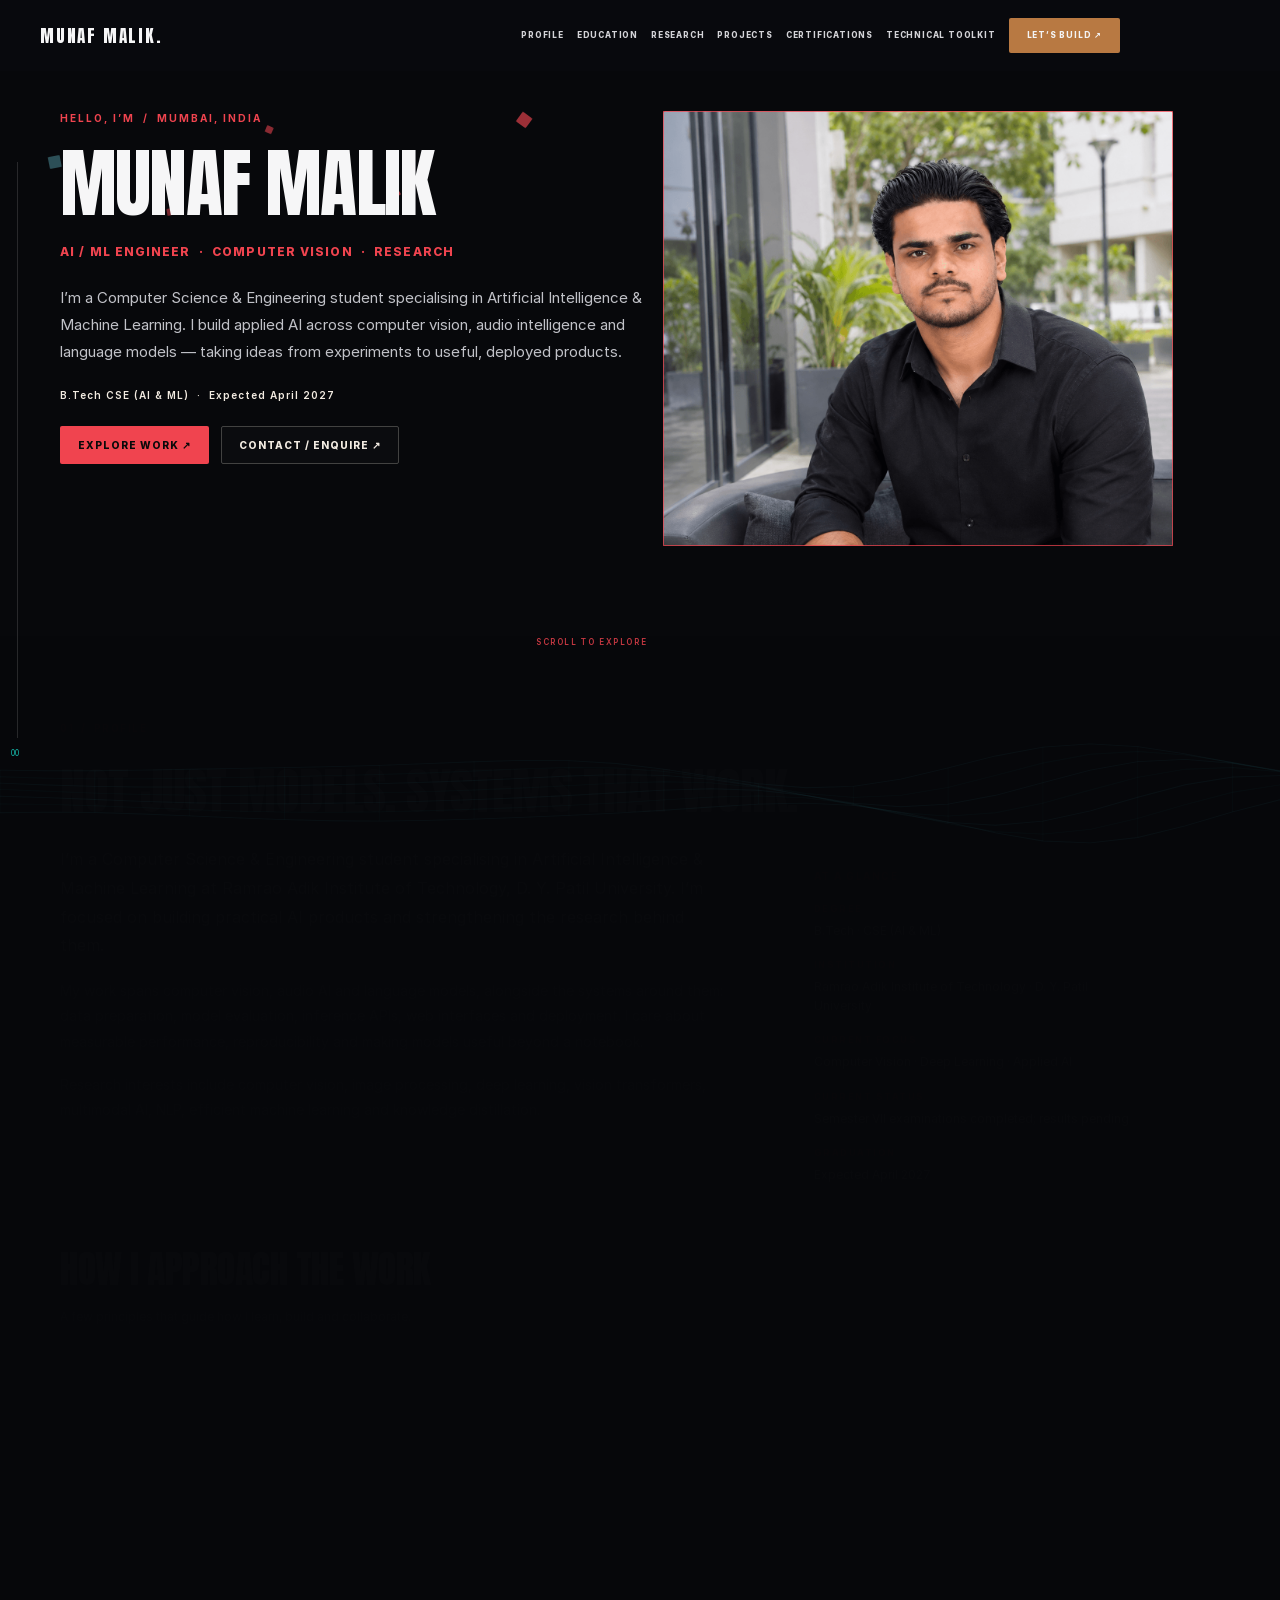
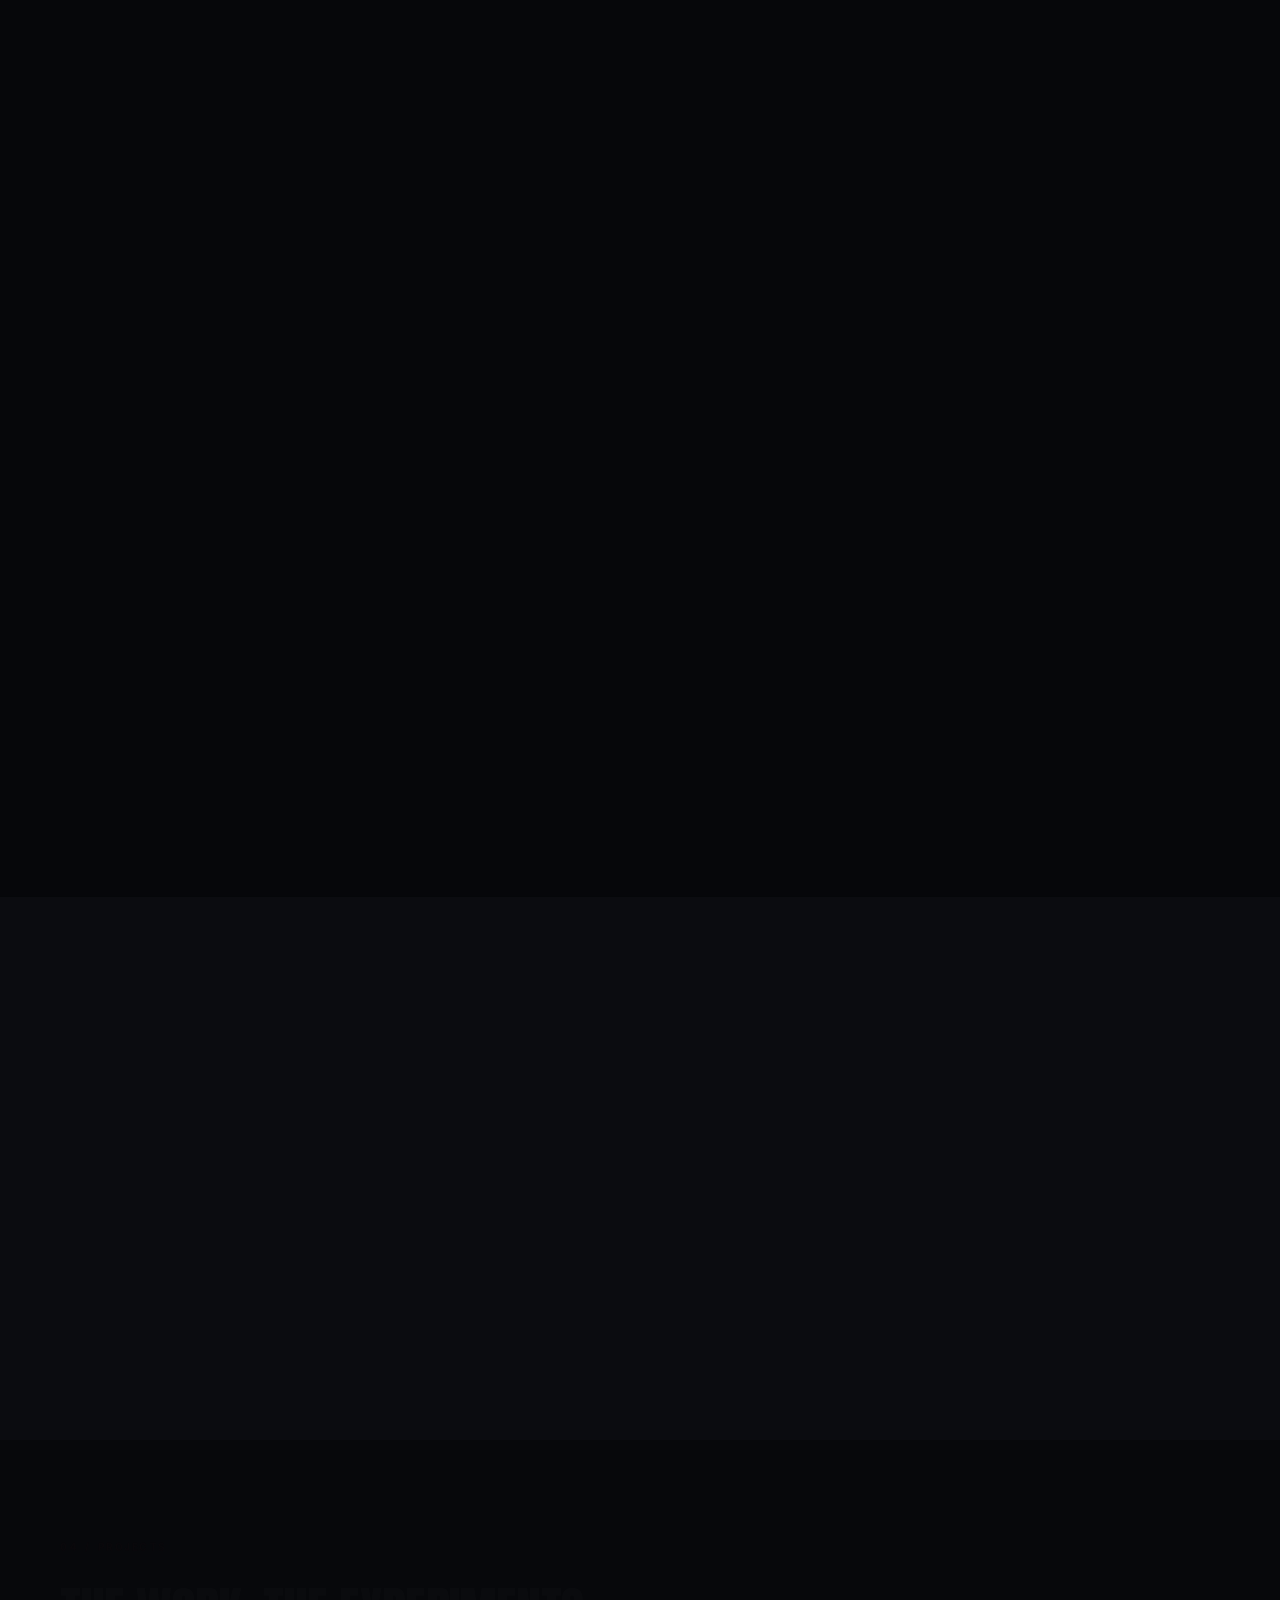
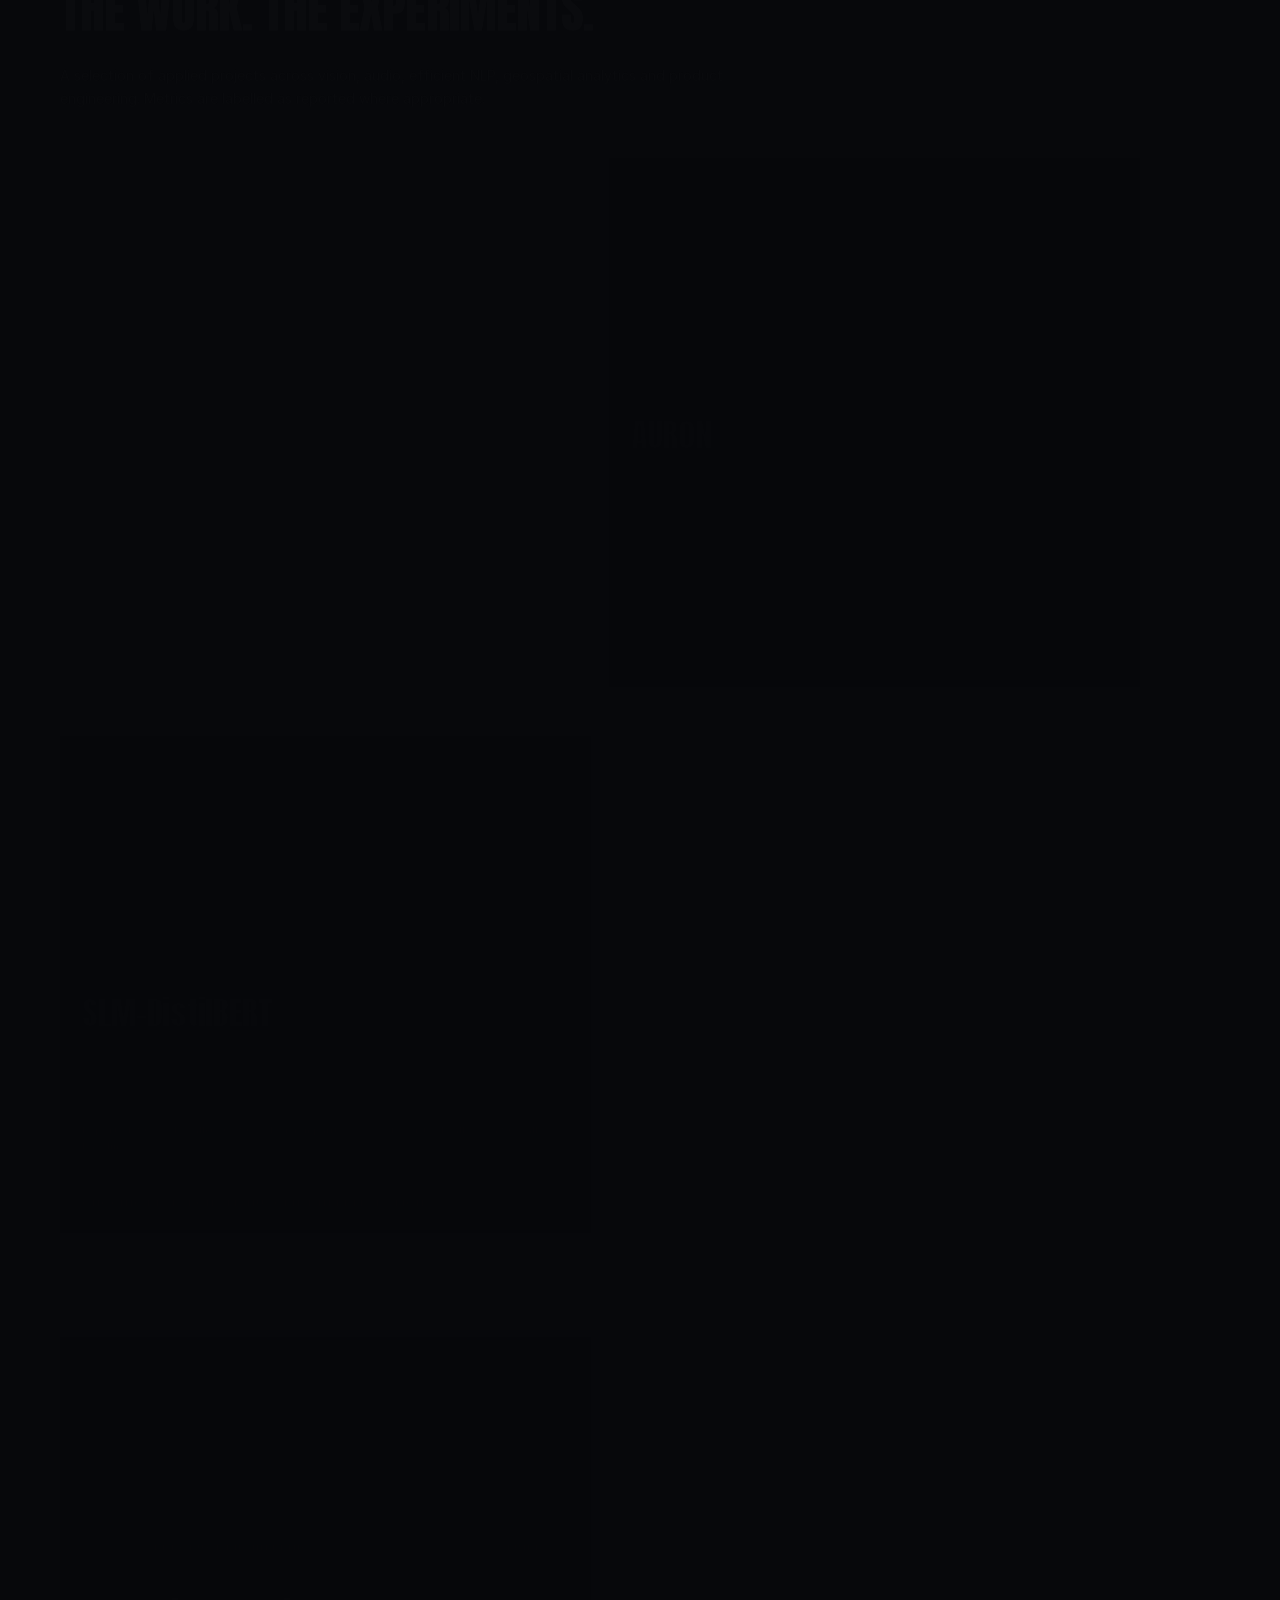
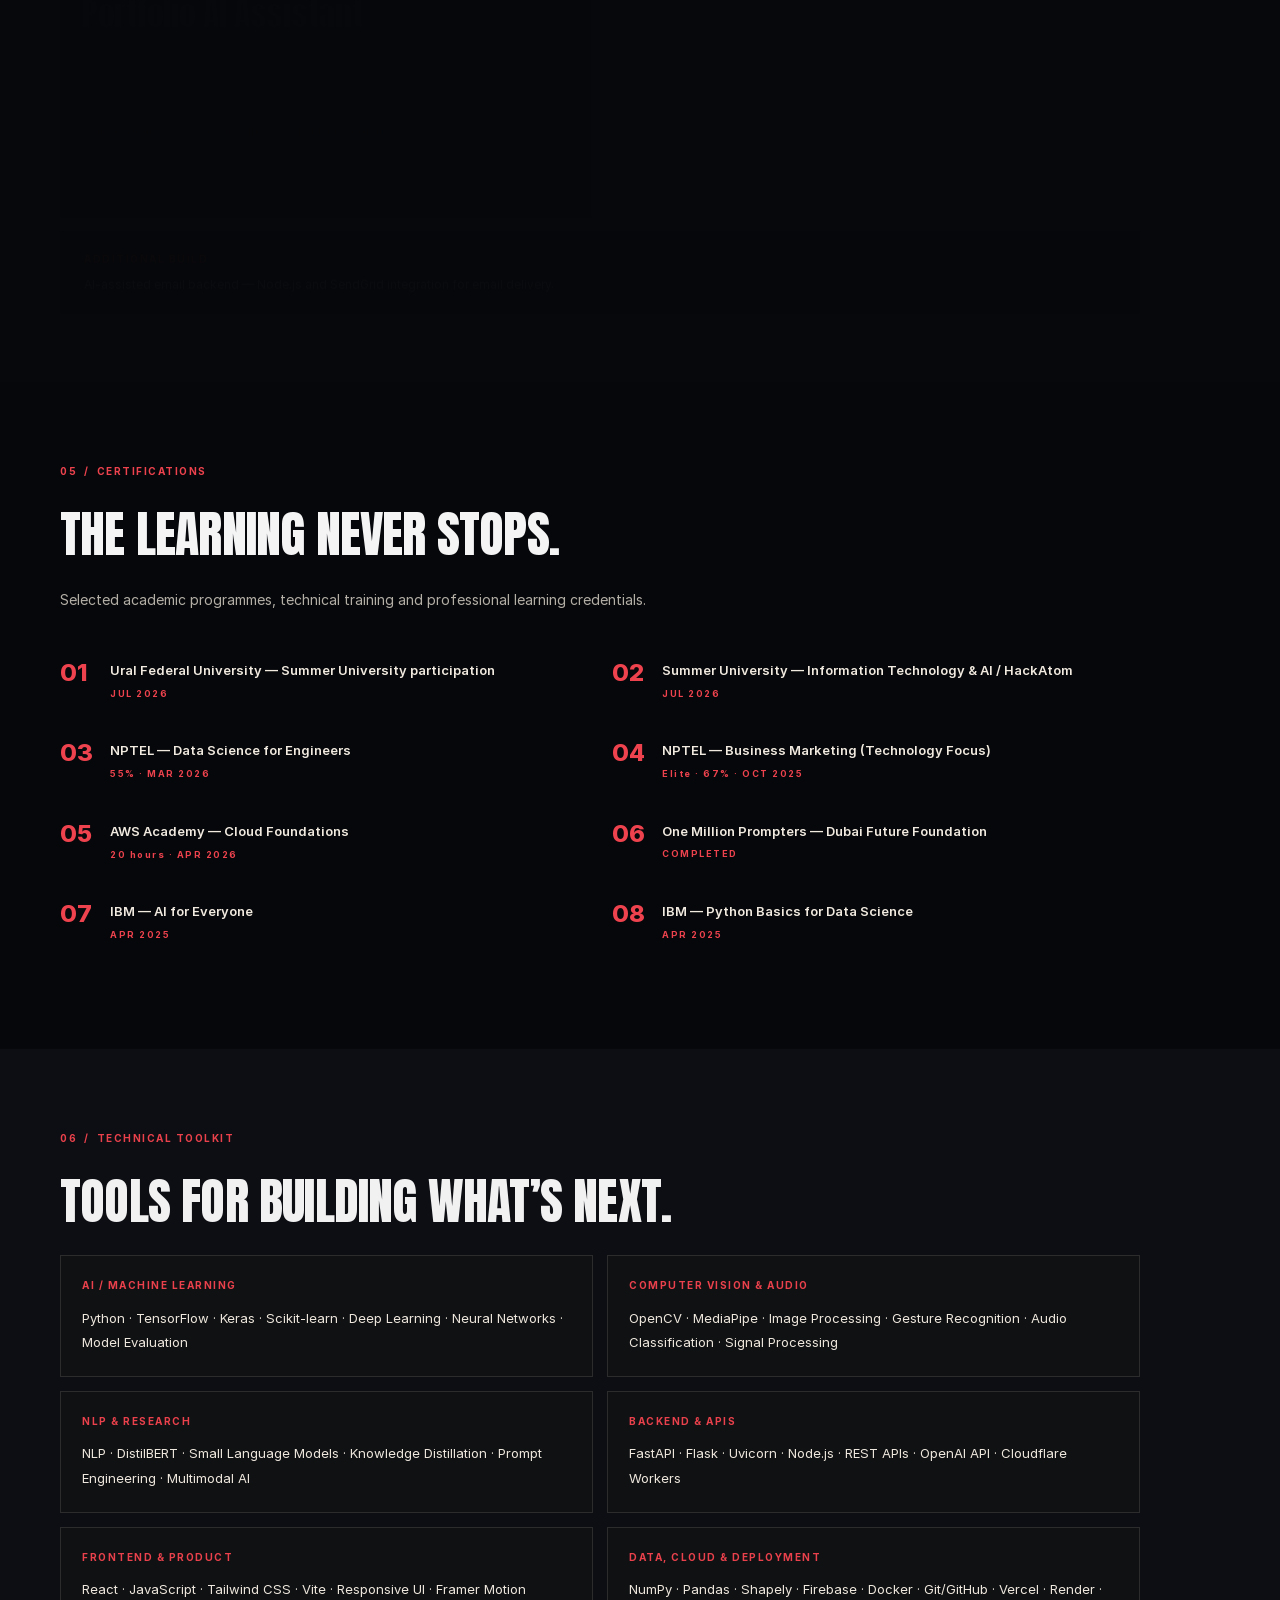
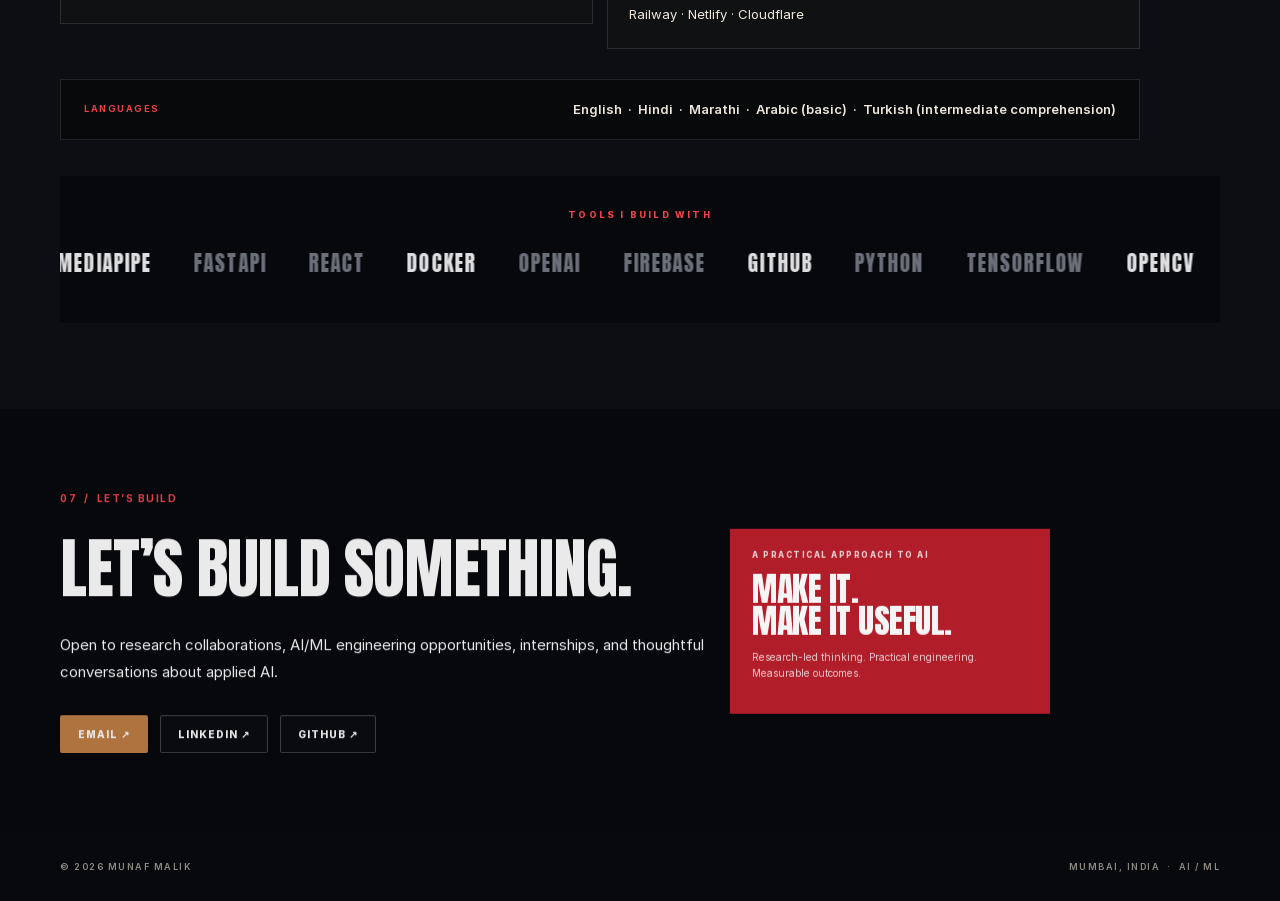
==== commit 99de4904: "Deploy new Framer portfolio" ====
--- a/index.html
+++ b/index.html
@@ -2,7 +2,7 @@
 <!-- Made in Framer · framer.com -->
 <!-- Published Nov 13, 2026, 8:16 AM UTC -->
 <html dir="ltr">
-<head><script>(function(){var p=location.pathname;if(p.endsWith("/index.html")){history.replaceState(null,"",p.slice(0,-10))}})()</script><script>(function(){document.addEventListener("click",function(e){if(e.defaultPrevented||e.button!==0||e.metaKey||e.ctrlKey||e.shiftKey||e.altKey)return;var a=e.target&&e.target.closest?e.target.closest("a[href]"):null;if(!a)return;if(a.target&&a.target!=="_self")return;if(a.hasAttribute("download"))return;var href=a.getAttribute("href")||"";if(href.charAt(0)==="#")return;var u;try{u=new URL(a.href,location.href)}catch(err){return}if(u.origin!==location.origin)return;if(u.pathname===location.pathname&&u.hash)return;e.preventDefault();e.stopPropagation();location.assign(u.href)},true)})()</script><script>(function(){var M={"/sites/78VphvDxsU9zLDYwLA3MBS/searchIndex-CfvzNEF4poan.json":"assets/framerusercontent.com/sites/78VphvDxsU9zLDYwLA3MBS/searchIndex-CfvzNEF4poan.json","/sites/78VphvDxsU9zLDYwLA3MBS/searchIndex-2RgBxMVLlFl5.json":"assets/framerusercontent.com/sites/78VphvDxsU9zLDYwLA3MBS/searchIndex-2RgBxMVLlFl5.json","/sites/icons/default-favicon-light.v1.png":"assets/framerusercontent.com/sites/icons/default-favicon-light.v1.png","/sites/icons/default-favicon-dark.v1.png":"assets/framerusercontent.com/sites/icons/default-favicon-dark.v1.png","/sites/icons/default-touch-icon.v3.png":"assets/framerusercontent.com/sites/icons/default-touch-icon.v3.png","/assets/PONfPc6h4EPYwJliXQBmjVx7QxI.woff2":"assets/framerusercontent.com/assets/PONfPc6h4EPYwJliXQBmjVx7QxI.woff2","/assets/zsnJN7Z1wdzUvepJniD3rbvJIyU.woff2":"assets/framerusercontent.com/assets/zsnJN7Z1wdzUvepJniD3rbvJIyU.woff2","/assets/UrzZBOy7RyJEWAZGduzOeHiHuY.woff2":"assets/framerusercontent.com/assets/UrzZBOy7RyJEWAZGduzOeHiHuY.woff2","/assets/996sR9SfSDuYELz8oHhDOcErkY.woff2":"assets/framerusercontent.com/assets/996sR9SfSDuYELz8oHhDOcErkY.woff2","/assets/ftN1HpyPVJEoEb4q36SOrNdLXU.woff2":"assets/framerusercontent.com/assets/ftN1HpyPVJEoEb4q36SOrNdLXU.woff2","/assets/Mput0MSwESKlJ6TMz9MPDXhgrk.woff2":"assets/framerusercontent.com/assets/Mput0MSwESKlJ6TMz9MPDXhgrk.woff2","/assets/JAur4lGGSGRGyrFi59JSIKqVgU.woff2":"assets/framerusercontent.com/assets/JAur4lGGSGRGyrFi59JSIKqVgU.woff2","/assets/DpPBYI0sL4fYLgAkX8KXOPVt7c.woff2":"assets/framerusercontent.com/assets/DpPBYI0sL4fYLgAkX8KXOPVt7c.woff2","/assets/4RAEQdEOrcnDkhHiiCbJOw92Lk.woff2":"assets/framerusercontent.com/assets/4RAEQdEOrcnDkhHiiCbJOw92Lk.woff2","/assets/1K3W8DizY3v4emK8Mb08YHxTbs.woff2":"assets/framerusercontent.com/assets/1K3W8DizY3v4emK8Mb08YHxTbs.woff2","/assets/tUSCtfYVM1I1IchuyCwz9gDdQ.woff2":"assets/framerusercontent.com/assets/tUSCtfYVM1I1IchuyCwz9gDdQ.woff2","/assets/VgYFWiwsAC5OYxAycRXXvhze58.woff2":"assets/framerusercontent.com/assets/VgYFWiwsAC5OYxAycRXXvhze58.woff2","/assets/syRNPWzAMIrcJ3wIlPIP43KjQs.woff2":"assets/framerusercontent.com/assets/syRNPWzAMIrcJ3wIlPIP43KjQs.woff2","/assets/GIryZETIX4IFypco5pYZONKhJIo.woff2":"assets/framerusercontent.com/assets/GIryZETIX4IFypco5pYZONKhJIo.woff2","/assets/mkY5Sgyq51ik0AMrSBwhm9DJg.woff2":"assets/framerusercontent.com/assets/mkY5Sgyq51ik0AMrSBwhm9DJg.woff2","/assets/X5hj6qzcHUYv7h1390c8Rhm6550.woff2":"assets/framerusercontent.com/assets/X5hj6qzcHUYv7h1390c8Rhm6550.woff2","/assets/gQhNpS3tN86g8RcVKYUUaKt2oMQ.woff2":"assets/framerusercontent.com/assets/gQhNpS3tN86g8RcVKYUUaKt2oMQ.woff2","/assets/cugnVhSraaRyANCaUtI5FV17wk.woff2":"assets/framerusercontent.com/assets/cugnVhSraaRyANCaUtI5FV17wk.woff2","/assets/5HcVoGak8k5agFJSaKa4floXVu0.woff2":"assets/framerusercontent.com/assets/5HcVoGak8k5agFJSaKa4floXVu0.woff2","/assets/rZ5DdENNqIdFTIyQQiP5isO7M.woff2":"assets/framerusercontent.com/assets/rZ5DdENNqIdFTIyQQiP5isO7M.woff2","/assets/P2Bw01CtL0b9wqygO0sSVogWbo.woff2":"assets/framerusercontent.com/assets/P2Bw01CtL0b9wqygO0sSVogWbo.woff2","/assets/5vvr9Vy74if2I6bQbJvbw7SY1pQ.woff2":"assets/framerusercontent.com/assets/5vvr9Vy74if2I6bQbJvbw7SY1pQ.woff2","/assets/EOr0mi4hNtlgWNn9if640EZzXCo.woff2":"assets/framerusercontent.com/assets/EOr0mi4hNtlgWNn9if640EZzXCo.woff2","/assets/Y9k9QrlZAqio88Klkmbd8VoMQc.woff2":"assets/framerusercontent.com/assets/Y9k9QrlZAqio88Klkmbd8VoMQc.woff2","/assets/OYrD2tBIBPvoJXiIHnLoOXnY9M.woff2":"assets/framerusercontent.com/assets/OYrD2tBIBPvoJXiIHnLoOXnY9M.woff2","/assets/JeYwfuaPfZHQhEG8U5gtPDZ7WQ.woff2":"assets/framerusercontent.com/assets/JeYwfuaPfZHQhEG8U5gtPDZ7WQ.woff2","/assets/GrgcKwrN6d3Uz8EwcLHZxwEfC4.woff2":"assets/framerusercontent.com/assets/GrgcKwrN6d3Uz8EwcLHZxwEfC4.woff2","/assets/b6Y37FthZeALduNqHicBT6FutY.woff2":"assets/framerusercontent.com/assets/b6Y37FthZeALduNqHicBT6FutY.woff2","/assets/hyOgCu0Xnghbimh0pE8QTvtt2AU.woff2":"assets/framerusercontent.com/assets/hyOgCu0Xnghbimh0pE8QTvtt2AU.woff2","/assets/NeGmSOXrPBfEFIy5YZeHq17LEDA.woff2":"assets/framerusercontent.com/assets/NeGmSOXrPBfEFIy5YZeHq17LEDA.woff2","/assets/oYaAX5himiTPYuN8vLWnqBbfD2s.woff2":"assets/framerusercontent.com/assets/oYaAX5himiTPYuN8vLWnqBbfD2s.woff2","/assets/lEJLP4R0yuCaMCjSXYHtJw72M.woff2":"assets/framerusercontent.com/assets/lEJLP4R0yuCaMCjSXYHtJw72M.woff2","/assets/cRJyLNuTJR5jbyKzGi33wU9cqIQ.woff2":"assets/framerusercontent.com/assets/cRJyLNuTJR5jbyKzGi33wU9cqIQ.woff2","/assets/yDtI2UI8XcEg1W2je9XPN3Noo.woff2":"assets/framerusercontent.com/assets/yDtI2UI8XcEg1W2je9XPN3Noo.woff2","/assets/A0Wcc7NgXMjUuFdquHDrIZpzZw0.woff2":"assets/framerusercontent.com/assets/A0Wcc7NgXMjUuFdquHDrIZpzZw0.woff2","/assets/H89BbHkbHDzlxZzxi8uPzTsp90.woff2":"assets/framerusercontent.com/assets/H89BbHkbHDzlxZzxi8uPzTsp90.woff2","/assets/u6gJwDuwB143kpNK1T1MDKDWkMc.woff2":"assets/framerusercontent.com/assets/u6gJwDuwB143kpNK1T1MDKDWkMc.woff2","/assets/43sJ6MfOPh1LCJt46OvyDuSbA6o.woff2":"assets/framerusercontent.com/assets/43sJ6MfOPh1LCJt46OvyDuSbA6o.woff2","/assets/wccHG0r4gBDAIRhfHiOlq6oEkqw.woff2":"assets/framerusercontent.com/assets/wccHG0r4gBDAIRhfHiOlq6oEkqw.woff2","/assets/WZ367JPwf9bRW6LdTHN8rXgSjw.woff2":"assets/framerusercontent.com/assets/WZ367JPwf9bRW6LdTHN8rXgSjw.woff2","/assets/ia3uin3hQWqDrVloC1zEtYHWw.woff2":"assets/framerusercontent.com/assets/ia3uin3hQWqDrVloC1zEtYHWw.woff2","/assets/2A4Xx7CngadFGlVV4xrO06OBHY.woff2":"assets/framerusercontent.com/assets/2A4Xx7CngadFGlVV4xrO06OBHY.woff2","/third-party-assets/fontshare/wf/TPY5PBRHOSXJ53WNSUYZQYX4FZUMAYNF/YHKM2QXXZHS7MS6DJUZXTGRXMIGWH7K5/PCXT6E5YCQO6SSVLT6UZPPGT7QKGXOUS.woff2":"assets/framerusercontent.com/third-party-assets/fontshare/wf/TPY5PBRHOSXJ53WNSUYZQYX4FZUMAYNF/YHKM2QXXZHS7MS6DJUZXTGRXMIGWH7K5/PCXT6E5YCQO6SSVLT6UZPPGT7QKGXOUS.woff2","/images/qGSoRxNjlknv1L1q8SH1AUbPyY.png?width=1312&height=1199":"assets/framerusercontent.com/images/qGSoRxNjlknv1L1q8SH1AUbPyY.1roxhj6.png","/sites/78VphvDxsU9zLDYwLA3MBS/rolldown-runtime.Bi-D_2cA.mjs":"assets/framerusercontent.com/sites/78VphvDxsU9zLDYwLA3MBS/rolldown-runtime.Bi-D_2cA.mjs","/sites/78VphvDxsU9zLDYwLA3MBS/react.Dxe_2v0O.mjs":"assets/framerusercontent.com/sites/78VphvDxsU9zLDYwLA3MBS/react.Dxe_2v0O.mjs","/sites/78VphvDxsU9zLDYwLA3MBS/framer.CEcta79k.mjs":"assets/framerusercontent.com/sites/78VphvDxsU9zLDYwLA3MBS/framer.CEcta79k.mjs","/sites/78VphvDxsU9zLDYwLA3MBS/motion.DAMsZuM6.mjs":"assets/framerusercontent.com/sites/78VphvDxsU9zLDYwLA3MBS/motion.DAMsZuM6.mjs","/sites/78VphvDxsU9zLDYwLA3MBS/YzdbayVo2RJekMmocMctsfLE_a_NmXyKCIEEAW7v3DE.CgGEFtQw.mjs":"assets/framerusercontent.com/sites/78VphvDxsU9zLDYwLA3MBS/YzdbayVo2RJekMmocMctsfLE_a_NmXyKCIEEAW7v3DE.CgGEFtQw.mjs","/sites/78VphvDxsU9zLDYwLA3MBS/shared-lib.-ua_8sNB.mjs":"assets/framerusercontent.com/sites/78VphvDxsU9zLDYwLA3MBS/shared-lib.-ua_8sNB.mjs","/sites/78VphvDxsU9zLDYwLA3MBS/script_main.D59leHDY.mjs":"assets/framerusercontent.com/sites/78VphvDxsU9zLDYwLA3MBS/script_main.D59leHDY.mjs","/sites/78VphvDxsU9zLDYwLA3MBS/j09JaEEWNV7nlM4AIJsJZgwRT9rirK1R0ELH2A2921I.Dtm_6bJz.mjs":"assets/framerusercontent.com/sites/78VphvDxsU9zLDYwLA3MBS/j09JaEEWNV7nlM4AIJsJZgwRT9rirK1R0ELH2A2921I.Dtm_6bJz.mjs","/sites/78VphvDxsU9zLDYwLA3MBS/SitesNotFoundPage.js@1.4.CCeDwUOV.mjs":"assets/framerusercontent.com/sites/78VphvDxsU9zLDYwLA3MBS/SitesNotFoundPage.js@1.4.CCeDwUOV.mjs","/sites/78VphvDxsU9zLDYwLA3MBS/aohXcfCEH7eLshUz3Ru8hwERbjwVtxq5cCDnwgn579k.U1APg39v.mjs":"assets/framerusercontent.com/sites/78VphvDxsU9zLDYwLA3MBS/aohXcfCEH7eLshUz3Ru8hwERbjwVtxq5cCDnwgn579k.U1APg39v.mjs","/sites/78VphvDxsU9zLDYwLA3MBS/PX9hIOIVM.3oOeDHA0.mjs":"assets/framerusercontent.com/sites/78VphvDxsU9zLDYwLA3MBS/PX9hIOIVM.3oOeDHA0.mjs","/assets/1ZFS7N918ojhhd0nQWdj3jz4w.woff2":"assets/framerusercontent.com/assets/1ZFS7N918ojhhd0nQWdj3jz4w.woff2","/assets/5A3Ce6C9YYmCjpQx9M4inSaKU.woff2":"assets/framerusercontent.com/assets/5A3Ce6C9YYmCjpQx9M4inSaKU.woff2","/assets/Qx95Xyt0Ka3SGhinnbXIGpEIyP4.woff2":"assets/framerusercontent.com/assets/Qx95Xyt0Ka3SGhinnbXIGpEIyP4.woff2","/assets/6mJuEAguuIuMog10gGvH5d3cl8.woff2":"assets/framerusercontent.com/assets/6mJuEAguuIuMog10gGvH5d3cl8.woff2","/assets/xYYWaj7wCU5zSQH0eXvSaS19wo.woff2":"assets/framerusercontent.com/assets/xYYWaj7wCU5zSQH0eXvSaS19wo.woff2","/assets/otTaNuNpVK4RbdlT7zDDdKvQBA.woff2":"assets/framerusercontent.com/assets/otTaNuNpVK4RbdlT7zDDdKvQBA.woff2","/assets/d3tHnaQIAeqiE5hGcRw4mmgWYU.woff2":"assets/framerusercontent.com/assets/d3tHnaQIAeqiE5hGcRw4mmgWYU.woff2","/assets/DolVirEGb34pEXEp8t8FQBSK4.woff2":"assets/framerusercontent.com/assets/DolVirEGb34pEXEp8t8FQBSK4.woff2","/third-party-assets/fontshare/":"assets/framerusercontent.com/third-party-assets/fontshare/index","/sites/78VphvDxsU9zLDYwLA3MBS/chunk.B3RYC8bk.BwIgjZTE.mjs":"assets/framerusercontent.com/sites/78VphvDxsU9zLDYwLA3MBS/chunk.B3RYC8bk.BwIgjZTE.mjs","/chunk-HA3TJUCE.mjs":"assets/app.framerstatic.com/chunk-HA3TJUCE.mjs","/chunk-WLHSDIGQ.mjs":"assets/app.framerstatic.com/chunk-WLHSDIGQ.mjs","/chunk-WOEOGJ2W.mjs":"assets/app.framerstatic.com/chunk-WOEOGJ2W.mjs","/chunk-BEAJFPMP.mjs":"assets/app.framerstatic.com/chunk-BEAJFPMP.mjs","/editorbar.NXOJVCPN.mjs":"assets/app.framerstatic.com/editorbar.NXOJVCPN.mjs","/chunk-YRQ7G4QH.mjs":"assets/app.framerstatic.com/chunk-YRQ7G4QH.mjs","/EditButton-227NNV4G.mjs":"assets/app.framerstatic.com/EditButton-227NNV4G.mjs","/editorbar.YBWWQEUQ.css":"assets/app.framerstatic.com/editorbar.YBWWQEUQ.css","/render-U62TNEQQ.mjs":"assets/app.framerstatic.com/render-U62TNEQQ.mjs","/chunk-CWW34QJ3.mjs":"assets/app.framerstatic.com/chunk-CWW34QJ3.mjs","/chunk-VPMKK3R6.mjs":"assets/app.framerstatic.com/chunk-VPMKK3R6.mjs","/chunk-SQPEJFI3.mjs":"assets/app.framerstatic.com/chunk-SQPEJFI3.mjs","/chunk-OHX4RW3Q.mjs":"assets/app.framerstatic.com/chunk-OHX4RW3Q.mjs","/chunk-JXOAMRXO.mjs":"assets/app.framerstatic.com/chunk-JXOAMRXO.mjs","/chunk-S2GPJXBG.mjs":"assets/app.framerstatic.com/chunk-S2GPJXBG.mjs","/chunk-IXP5L7AI.mjs":"assets/app.framerstatic.com/chunk-IXP5L7AI.mjs","/chunk-VYRLT4DO.mjs":"assets/app.framerstatic.com/chunk-VYRLT4DO.mjs","/chunk-G63R7LSK.mjs":"assets/app.framerstatic.com/chunk-G63R7LSK.mjs","/chunk-FNAS3GMF.mjs":"assets/app.framerstatic.com/chunk-FNAS3GMF.mjs","/chunk-ZRYCYCX7.mjs":"assets/app.framerstatic.com/chunk-ZRYCYCX7.mjs","/chunk-KTODGUBC.mjs":"assets/app.framerstatic.com/chunk-KTODGUBC.mjs","/chunk-SCCCCPCG.mjs":"assets/app.framerstatic.com/chunk-SCCCCPCG.mjs","/chunk-IXTQER34.mjs":"assets/app.framerstatic.com/chunk-IXTQER34.mjs","/chunk-D3BIVQHH.mjs":"assets/app.framerstatic.com/chunk-D3BIVQHH.mjs","/chunk-76AMQ5J6.mjs":"assets/app.framerstatic.com/chunk-76AMQ5J6.mjs","/chunk-K4FOOYKV.mjs":"assets/app.framerstatic.com/chunk-K4FOOYKV.mjs","/chunk-YKQPZTUX.mjs":"assets/app.framerstatic.com/chunk-YKQPZTUX.mjs","/chunk-GOV7LS2M.mjs":"assets/app.framerstatic.com/chunk-GOV7LS2M.mjs","/chunk-D3JKSHJ4.mjs":"assets/app.framerstatic.com/chunk-D3JKSHJ4.mjs","/chunk-RLIE6G4A.mjs":"assets/app.framerstatic.com/chunk-RLIE6G4A.mjs","/chunk-V2QLV6DV.mjs":"assets/app.framerstatic.com/chunk-V2QLV6DV.mjs","/chunk-V3C5CSFI.mjs":"assets/app.framerstatic.com/chunk-V3C5CSFI.mjs","/chunk-FIJLBKPU.mjs":"assets/app.framerstatic.com/chunk-FIJLBKPU.mjs","/chunk-3742CTZY.mjs":"assets/app.framerstatic.com/chunk-3742CTZY.mjs","/chunk-Q652OIYH.mjs":"assets/app.framerstatic.com/chunk-Q652OIYH.mjs","/chunk-LZLRBG3N.mjs":"assets/app.framerstatic.com/chunk-LZLRBG3N.mjs","/chunk-FNXVRUN6.mjs":"assets/app.framerstatic.com/chunk-FNXVRUN6.mjs","/chunk-6MAAPGOI.mjs":"assets/app.framerstatic.com/chunk-6MAAPGOI.mjs","/chunk-DZWJCMVP.mjs":"assets/app.framerstatic.com/chunk-DZWJCMVP.mjs","/chunk-E2B4PANW.mjs":"assets/app.framerstatic.com/chunk-E2B4PANW.mjs","/chunk-SAZULEG5.mjs":"assets/app.framerstatic.com/chunk-SAZULEG5.mjs","/chunk-MEMHKFMU.mjs":"assets/app.framerstatic.com/chunk-MEMHKFMU.mjs","/chunk-S4EJZ5T5.mjs":"assets/app.framerstatic.com/chunk-S4EJZ5T5.mjs","/chunk-DVLP366F.mjs":"assets/app.framerstatic.com/chunk-DVLP366F.mjs","/chunk-73DCT4FW.mjs":"assets/app.framerstatic.com/chunk-73DCT4FW.mjs","/chunk-MBIHHJH7.mjs":"assets/app.framerstatic.com/chunk-MBIHHJH7.mjs","/chunk-EZMDKA7N.mjs":"assets/app.framerstatic.com/chunk-EZMDKA7N.mjs","/chunk-NU7BJZ44.mjs":"assets/app.framerstatic.com/chunk-NU7BJZ44.mjs","/chunk-AYYBTPZU.mjs":"assets/app.framerstatic.com/chunk-AYYBTPZU.mjs","/chunk-VBCXFFMV.mjs":"assets/app.framerstatic.com/chunk-VBCXFFMV.mjs","/chunk-STDMHL4N.mjs":"assets/app.framerstatic.com/chunk-STDMHL4N.mjs","/chunk-5T53KDGV.mjs":"assets/app.framerstatic.com/chunk-5T53KDGV.mjs","/chunk-Q5OEXSCG.mjs":"assets/app.framerstatic.com/chunk-Q5OEXSCG.mjs","/chunk-PL6CLWNX.mjs":"assets/app.framerstatic.com/chunk-PL6CLWNX.mjs","/chunk-WBRHMFUJ.mjs":"assets/app.framerstatic.com/chunk-WBRHMFUJ.mjs","/chunk-VGHEN3UV.mjs":"assets/app.framerstatic.com/chunk-VGHEN3UV.mjs","/chunk-I4WV5YGI.mjs":"assets/app.framerstatic.com/chunk-I4WV5YGI.mjs","/chunk-N4BXE2AG.mjs":"assets/app.framerstatic.com/chunk-N4BXE2AG.mjs","/chunk-OUQ7QHER.mjs":"assets/app.framerstatic.com/chunk-OUQ7QHER.mjs","/chunk-XXDUUA6K.mjs":"assets/app.framerstatic.com/chunk-XXDUUA6K.mjs","/chunk-HE4HN73N.mjs":"assets/app.framerstatic.com/chunk-HE4HN73N.mjs","/chunk-I3Y6KXLN.mjs":"assets/app.framerstatic.com/chunk-I3Y6KXLN.mjs","/chunk-HQMZV6DP.mjs":"assets/app.framerstatic.com/chunk-HQMZV6DP.mjs","/chunk-X3G2FYTS.mjs":"assets/app.framerstatic.com/chunk-X3G2FYTS.mjs","/chunk-7AY3SEX4.mjs":"assets/app.framerstatic.com/chunk-7AY3SEX4.mjs","/chunk-IAW7TGBB.mjs":"assets/app.framerstatic.com/chunk-IAW7TGBB.mjs","/chunk-FUQZY6JN.mjs":"assets/app.framerstatic.com/chunk-FUQZY6JN.mjs","/chunk-EHVYGNVJ.mjs":"assets/app.framerstatic.com/chunk-EHVYGNVJ.mjs","/chunk-RKZDHOKW.mjs":"assets/app.framerstatic.com/chunk-RKZDHOKW.mjs","/chunk-3KMGC45W.mjs":"assets/app.framerstatic.com/chunk-3KMGC45W.mjs","/chunk-ORNQE3QN.mjs":"assets/app.framerstatic.com/chunk-ORNQE3QN.mjs","/chunk-G3F5OAEY.mjs":"assets/app.framerstatic.com/chunk-G3F5OAEY.mjs","/chunk-XLDQQLPC.mjs":"assets/app.framerstatic.com/chunk-XLDQQLPC.mjs","/chunk-TRZ6J3BA.mjs":"assets/app.framerstatic.com/chunk-TRZ6J3BA.mjs","/chunk-PLZKQ22A.mjs":"assets/app.framerstatic.com/chunk-PLZKQ22A.mjs","/chunk-5PRTUGBU.mjs":"assets/app.framerstatic.com/chunk-5PRTUGBU.mjs","/chunk-GHARU3XL.mjs":"assets/app.framerstatic.com/chunk-GHARU3XL.mjs","/chunk-ETFKW367.mjs":"assets/app.framerstatic.com/chunk-ETFKW367.mjs","/chunk-Y55C467E.mjs":"assets/app.framerstatic.com/chunk-Y55C467E.mjs","/chunk-AJIMWAN7.mjs":"assets/app.framerstatic.com/chunk-AJIMWAN7.mjs","/chunk-DHZWEIEI.mjs":"assets/app.framerstatic.com/chunk-DHZWEIEI.mjs","/chunk-BLSKQ6TG.mjs":"assets/app.framerstatic.com/chunk-BLSKQ6TG.mjs","/chunk-XNZRDAH2.mjs":"assets/app.framerstatic.com/chunk-XNZRDAH2.mjs","/chunk-YRMU3KWW.mjs":"assets/app.framerstatic.com/chunk-YRMU3KWW.mjs","/chunk-5J75RUHV.mjs":"assets/app.framerstatic.com/chunk-5J75RUHV.mjs","/chunk-5Y36GTP3.mjs":"assets/app.framerstatic.com/chunk-5Y36GTP3.mjs","/chunk-RYFGM7EN.mjs":"assets/app.framerstatic.com/chunk-RYFGM7EN.mjs","/chunk-QVDGMSWL.mjs":"assets/app.framerstatic.com/chunk-QVDGMSWL.mjs","/chunk-N2DJHBJE.mjs":"assets/app.framerstatic.com/chunk-N2DJHBJE.mjs","/chunk-XFC6OVIX.mjs":"assets/app.framerstatic.com/chunk-XFC6OVIX.mjs","/chunk-S2C65JSS.mjs":"assets/app.framerstatic.com/chunk-S2C65JSS.mjs","/chunk-IJDDOYDS.mjs":"assets/app.framerstatic.com/chunk-IJDDOYDS.mjs","/chunk-4SANLR6T.mjs":"assets/app.framerstatic.com/chunk-4SANLR6T.mjs","/chunk-L2QYKMOJ.mjs":"assets/app.framerstatic.com/chunk-L2QYKMOJ.mjs","/chunk-65U5SPEK.mjs":"assets/app.framerstatic.com/chunk-65U5SPEK.mjs","/chunk-4GL23XDC.mjs":"assets/app.framerstatic.com/chunk-4GL23XDC.mjs","/chunk-LPFDD5I5.mjs":"assets/app.framerstatic.com/chunk-LPFDD5I5.mjs","/chunk-IBZVRWJ2.mjs":"assets/app.framerstatic.com/chunk-IBZVRWJ2.mjs","/chunk-4AVC7BFE.mjs":"assets/app.framerstatic.com/chunk-4AVC7BFE.mjs","/chunk-RDLE5VXU.mjs":"assets/app.framerstatic.com/chunk-RDLE5VXU.mjs","/chunk-6I2X3SKG.mjs":"assets/app.framerstatic.com/chunk-6I2X3SKG.mjs","/chunk-U726LBPR.mjs":"assets/app.framerstatic.com/chunk-U726LBPR.mjs","/chunk-ZY3MSM5O.mjs":"assets/app.framerstatic.com/chunk-ZY3MSM5O.mjs","/chunk-D3SZBJZX.mjs":"assets/app.framerstatic.com/chunk-D3SZBJZX.mjs","/chunk-3OUKY52V.mjs":"assets/app.framerstatic.com/chunk-3OUKY52V.mjs","/chunk-MYSAMYRY.mjs":"assets/app.framerstatic.com/chunk-MYSAMYRY.mjs","/chunk-A3YWU7XQ.mjs":"assets/app.framerstatic.com/chunk-A3YWU7XQ.mjs","/chunk-VN5QANGY.mjs":"assets/app.framerstatic.com/chunk-VN5QANGY.mjs","/chunk-LB6X3CLW.mjs":"assets/app.framerstatic.com/chunk-LB6X3CLW.mjs","/chunk-ZKU4JYDV.mjs":"assets/app.framerstatic.com/chunk-ZKU4JYDV.mjs","/chunk-2Z4UPA7G.mjs":"assets/app.framerstatic.com/chunk-2Z4UPA7G.mjs","/chunk-3LMQFMLD.mjs":"assets/app.framerstatic.com/chunk-3LMQFMLD.mjs","/chunk-JAOUGGNZ.mjs":"assets/app.framerstatic.com/chunk-JAOUGGNZ.mjs","/chunk-RGWQMHLT.mjs":"assets/app.framerstatic.com/chunk-RGWQMHLT.mjs","/chunk-YY75G3LC.mjs":"assets/app.framerstatic.com/chunk-YY75G3LC.mjs","/chunk-PCIW37NN.mjs":"assets/app.framerstatic.com/chunk-PCIW37NN.mjs","/chunk-OGQCKB6U.mjs":"assets/app.framerstatic.com/chunk-OGQCKB6U.mjs","/chunk-47P32JLD.mjs":"assets/app.framerstatic.com/chunk-47P32JLD.mjs","/chunk-UZRVONFZ.mjs":"assets/app.framerstatic.com/chunk-UZRVONFZ.mjs","/chunk-4LTUHD5M.mjs":"assets/app.framerstatic.com/chunk-4LTUHD5M.mjs","/chunk-SUHGHBPC.mjs":"assets/app.framerstatic.com/chunk-SUHGHBPC.mjs","/chunk-NQ335YAK.mjs":"assets/app.framerstatic.com/chunk-NQ335YAK.mjs","/chunk-ZTQB6DUH.mjs":"assets/app.framerstatic.com/chunk-ZTQB6DUH.mjs","/chunk-47AHS3H7.mjs":"assets/app.framerstatic.com/chunk-47AHS3H7.mjs","/chunk-SU4SI2M7.mjs":"assets/app.framerstatic.com/chunk-SU4SI2M7.mjs","/chunk-P75WTWCX.mjs":"assets/app.framerstatic.com/chunk-P75WTWCX.mjs","/chunk-2VOPMNAZ.mjs":"assets/app.framerstatic.com/chunk-2VOPMNAZ.mjs","/chunk-PP2DUQOO.mjs":"assets/app.framerstatic.com/chunk-PP2DUQOO.mjs","/chunk-WPWSHZF5.mjs":"assets/app.framerstatic.com/chunk-WPWSHZF5.mjs","/chunk-TQRDMDT6.mjs":"assets/app.framerstatic.com/chunk-TQRDMDT6.mjs","/chunk-PRVB6CMG.mjs":"assets/app.framerstatic.com/chunk-PRVB6CMG.mjs","/chunk-K6L5GVTR.mjs":"assets/app.framerstatic.com/chunk-K6L5GVTR.mjs","/chunk-P6Q3LWLD.mjs":"assets/app.framerstatic.com/chunk-P6Q3LWLD.mjs","/chunk-UQNOVFKE.mjs":"assets/app.framerstatic.com/chunk-UQNOVFKE.mjs","/chunk-VN6YIE5J.mjs":"assets/app.framerstatic.com/chunk-VN6YIE5J.mjs","/chunk-G3KF7MVA.mjs":"assets/app.framerstatic.com/chunk-G3KF7MVA.mjs","/chunk-MNOKTNLN.mjs":"assets/app.framerstatic.com/chunk-MNOKTNLN.mjs","/chunk-L3YVT7EC.mjs":"assets/app.framerstatic.com/chunk-L3YVT7EC.mjs","/chunk-LJSYJA5R.mjs":"assets/app.framerstatic.com/chunk-LJSYJA5R.mjs","/chunk-YT5HHZEW.mjs":"assets/app.framerstatic.com/chunk-YT5HHZEW.mjs","/chunk-DOR2S6F2.mjs":"assets/app.framerstatic.com/chunk-DOR2S6F2.mjs","/chunk-DWEQS5LX.mjs":"assets/app.framerstatic.com/chunk-DWEQS5LX.mjs","/chunk-P7RVVTNH.mjs":"assets/app.framerstatic.com/chunk-P7RVVTNH.mjs","/chunk-LIDS3ULD.mjs":"assets/app.framerstatic.com/chunk-LIDS3ULD.mjs","/chunk-PLDBWJRM.mjs":"assets/app.framerstatic.com/chunk-PLDBWJRM.mjs","/chunk-VD6KMVU6.mjs":"assets/app.framerstatic.com/chunk-VD6KMVU6.mjs","/chunk-TS24LVSZ.mjs":"assets/app.framerstatic.com/chunk-TS24LVSZ.mjs","/chunk-37VDV4ZY.mjs":"assets/app.framerstatic.com/chunk-37VDV4ZY.mjs","/chunk-ZN6XA7TQ.mjs":"assets/app.framerstatic.com/chunk-ZN6XA7TQ.mjs","/chunk-AZXT5MI7.mjs":"assets/app.framerstatic.com/chunk-AZXT5MI7.mjs","/chunk-4HRYW54D.mjs":"assets/app.framerstatic.com/chunk-4HRYW54D.mjs","/chunk-RM2JK3Y4.mjs":"assets/app.framerstatic.com/chunk-RM2JK3Y4.mjs","/chunk-DGUFEM7F.mjs":"assets/app.framerstatic.com/chunk-DGUFEM7F.mjs","/chunk-JCOSCXCU.mjs":"assets/app.framerstatic.com/chunk-JCOSCXCU.mjs","/chunk-D6QQQ2S2.mjs":"assets/app.framerstatic.com/chunk-D6QQQ2S2.mjs","/chunk-6NBXXARJ.mjs":"assets/app.framerstatic.com/chunk-6NBXXARJ.mjs","/chunk-SHN5PP4G.mjs":"assets/app.framerstatic.com/chunk-SHN5PP4G.mjs","/chunk-JX62DR2S.mjs":"assets/app.framerstatic.com/chunk-JX62DR2S.mjs","/chunk-MTSPY7QT.mjs":"assets/app.framerstatic.com/chunk-MTSPY7QT.mjs","/chunk-FQPYCP3N.mjs":"assets/app.framerstatic.com/chunk-FQPYCP3N.mjs","/chunk-SJ5ZASSS.mjs":"assets/app.framerstatic.com/chunk-SJ5ZASSS.mjs","/chunk-MJKUC5N4.mjs":"assets/app.framerstatic.com/chunk-MJKUC5N4.mjs","/chunk-VW2PG5NQ.mjs":"assets/app.framerstatic.com/chunk-VW2PG5NQ.mjs","/chunk-3JXINZRV.mjs":"assets/app.framerstatic.com/chunk-3JXINZRV.mjs","/chunk-3PIOJLHR.mjs":"assets/app.framerstatic.com/chunk-3PIOJLHR.mjs","/chunk-DTUCHVFA.mjs":"assets/app.framerstatic.com/chunk-DTUCHVFA.mjs","/chunk-KO4U3KEX.mjs":"assets/app.framerstatic.com/chunk-KO4U3KEX.mjs","/chunk-HQ4NG2IW.mjs":"assets/app.framerstatic.com/chunk-HQ4NG2IW.mjs","/chunk-YS3B4HMG.mjs":"assets/app.framerstatic.com/chunk-YS3B4HMG.mjs","/chunk-R3RMO3B5.mjs":"assets/app.framerstatic.com/chunk-R3RMO3B5.mjs","/chunk-EKYJNLIX.mjs":"assets/app.framerstatic.com/chunk-EKYJNLIX.mjs","/chunk-GJJIDCYW.mjs":"assets/app.framerstatic.com/chunk-GJJIDCYW.mjs","/chunk-F6GBWGSE.mjs":"assets/app.framerstatic.com/chunk-F6GBWGSE.mjs","/chunk-VTTLLOMF.mjs":"assets/app.framerstatic.com/chunk-VTTLLOMF.mjs","/chunk-OVG5WNNY.mjs":"assets/app.framerstatic.com/chunk-OVG5WNNY.mjs","/chunk-7WJ42D6X.mjs":"assets/app.framerstatic.com/chunk-7WJ42D6X.mjs","/chunk-3DO2FQVH.mjs":"assets/app.framerstatic.com/chunk-3DO2FQVH.mjs","/chunk-OPXUE75P.mjs":"assets/app.framerstatic.com/chunk-OPXUE75P.mjs","/chunk-3FKOPCJP.mjs":"assets/app.framerstatic.com/chunk-3FKOPCJP.mjs","/chunk-FAJMJ7KO.mjs":"assets/app.framerstatic.com/chunk-FAJMJ7KO.mjs","/chunk-HJLJSATK.mjs":"assets/app.framerstatic.com/chunk-HJLJSATK.mjs","/chunk-AHBUMA74.mjs":"assets/app.framerstatic.com/chunk-AHBUMA74.mjs","/chunk-QFU6OGL3.mjs":"assets/app.framerstatic.com/chunk-QFU6OGL3.mjs","/chunk-JR43VIQL.mjs":"assets/app.framerstatic.com/chunk-JR43VIQL.mjs","/chunk-NYQKKWPI.mjs":"assets/app.framerstatic.com/chunk-NYQKKWPI.mjs","/chunk-LVTM6NBN.mjs":"assets/app.framerstatic.com/chunk-LVTM6NBN.mjs","/chunk-MYL546Y2.mjs":"assets/app.framerstatic.com/chunk-MYL546Y2.mjs","/chunk-P5P54LX6.mjs":"assets/app.framerstatic.com/chunk-P5P54LX6.mjs","/chunk-XNIFBQQE.mjs":"assets/app.framerstatic.com/chunk-XNIFBQQE.mjs","/chunk-ISW56VHA.mjs":"assets/app.framerstatic.com/chunk-ISW56VHA.mjs","/chunk-E6HQ6ORN.mjs":"assets/app.framerstatic.com/chunk-E6HQ6ORN.mjs","/chunk-FB6K4OL2.mjs":"assets/app.framerstatic.com/chunk-FB6K4OL2.mjs","/chunk-WBTAMOXF.mjs":"assets/app.framerstatic.com/chunk-WBTAMOXF.mjs","/chunk-MIUJ3AXT.mjs":"assets/app.framerstatic.com/chunk-MIUJ3AXT.mjs","/chunk-M4TCU7D7.mjs":"assets/app.framerstatic.com/chunk-M4TCU7D7.mjs","/chunk-2CEDOG4D.mjs":"assets/app.framerstatic.com/chunk-2CEDOG4D.mjs","/chunk-REJ2XCEK.mjs":"assets/app.framerstatic.com/chunk-REJ2XCEK.mjs","/chunk-D54ESMCX.mjs":"assets/app.framerstatic.com/chunk-D54ESMCX.mjs","/chunk-RNHTTH2C.mjs":"assets/app.framerstatic.com/chunk-RNHTTH2C.mjs","/chunk-MSHSIAEI.mjs":"assets/app.framerstatic.com/chunk-MSHSIAEI.mjs","/chunk-XQSJQJWX.mjs":"assets/app.framerstatic.com/chunk-XQSJQJWX.mjs","/chunk-UZNETSBG.mjs":"assets/app.framerstatic.com/chunk-UZNETSBG.mjs","/chunk-WRBBN7SY.mjs":"assets/app.framerstatic.com/chunk-WRBBN7SY.mjs","/chunk-SMHMQ5IL.mjs":"assets/app.framerstatic.com/chunk-SMHMQ5IL.mjs","/chunk-GBWZWM2Q.mjs":"assets/app.framerstatic.com/chunk-GBWZWM2Q.mjs","/chunk-YSP5ZHDJ.mjs":"assets/app.framerstatic.com/chunk-YSP5ZHDJ.mjs","/chunk-QM6YX6NE.mjs":"assets/app.framerstatic.com/chunk-QM6YX6NE.mjs","/chunk-74EX34N2.mjs":"assets/app.framerstatic.com/chunk-74EX34N2.mjs","/chunk-EIH2JWGG.mjs":"assets/app.framerstatic.com/chunk-EIH2JWGG.mjs","/chunk-7JB7LKQK.mjs":"assets/app.framerstatic.com/chunk-7JB7LKQK.mjs","/chunk-J3A5W6BK.mjs":"assets/app.framerstatic.com/chunk-J3A5W6BK.mjs","/chunk-EYMNQYLM.mjs":"assets/app.framerstatic.com/chunk-EYMNQYLM.mjs","/chunk-BWOBSYK2.mjs":"assets/app.framerstatic.com/chunk-BWOBSYK2.mjs","/chunk-52KW6HPC.mjs":"assets/app.framerstatic.com/chunk-52KW6HPC.mjs","/chunk-AYNVEX5D.mjs":"assets/app.framerstatic.com/chunk-AYNVEX5D.mjs","/chunk-WYNV42HR.mjs":"assets/app.framerstatic.com/chunk-WYNV42HR.mjs","/chunk-GHDF5CG4.mjs":"assets/app.framerstatic.com/chunk-GHDF5CG4.mjs","/chunk-EQBCTBZ3.mjs":"assets/app.framerstatic.com/chunk-EQBCTBZ3.mjs","/chunk-LUZ6ND5K.mjs":"assets/app.framerstatic.com/chunk-LUZ6ND5K.mjs","/chunk-TEAYMW45.mjs":"assets/app.framerstatic.com/chunk-TEAYMW45.mjs","/chunk-EZMKBVIS.mjs":"assets/app.framerstatic.com/chunk-EZMKBVIS.mjs","/chunk-SWYZG2NI.mjs":"assets/app.framerstatic.com/chunk-SWYZG2NI.mjs","/chunk-ARJ7WQTJ.mjs":"assets/app.framerstatic.com/chunk-ARJ7WQTJ.mjs","/chunk-4JY5UMT2.mjs":"assets/app.framerstatic.com/chunk-4JY5UMT2.mjs","/chunk-VHFKZWVR.mjs":"assets/app.framerstatic.com/chunk-VHFKZWVR.mjs","/chunk-3WKMMIQB.mjs":"assets/app.framerstatic.com/chunk-3WKMMIQB.mjs","/chunk-SJPQV6XU.mjs":"assets/app.framerstatic.com/chunk-SJPQV6XU.mjs","/chunk-4JPTQLZ5.mjs":"assets/app.framerstatic.com/chunk-4JPTQLZ5.mjs","/chunk-2FCXHKEL.mjs":"assets/app.framerstatic.com/chunk-2FCXHKEL.mjs","/chunk-PFWVXZ76.mjs":"assets/app.framerstatic.com/chunk-PFWVXZ76.mjs","/chunk-VPDJYJ6F.mjs":"assets/app.framerstatic.com/chunk-VPDJYJ6F.mjs","/chunk-AO7OB4CJ.mjs":"assets/app.framerstatic.com/chunk-AO7OB4CJ.mjs","/chunk-K4MAAOA5.mjs":"assets/app.framerstatic.com/chunk-K4MAAOA5.mjs","/chunk-PAU74A5V.mjs":"assets/app.framerstatic.com/chunk-PAU74A5V.mjs","/chunk-VNPQCBIP.mjs":"assets/app.framerstatic.com/chunk-VNPQCBIP.mjs","/chunk-FN3PMT3K.mjs":"assets/app.framerstatic.com/chunk-FN3PMT3K.mjs","/chunk-RJVD5SHM.mjs":"assets/app.framerstatic.com/chunk-RJVD5SHM.mjs","/chunk-IPN7NH3B.mjs":"assets/app.framerstatic.com/chunk-IPN7NH3B.mjs","/chunk-VYYKFVKG.mjs":"assets/app.framerstatic.com/chunk-VYYKFVKG.mjs","/chunk-MH6PQK43.mjs":"assets/app.framerstatic.com/chunk-MH6PQK43.mjs","/chunk-UUJZFRP4.mjs":"assets/app.framerstatic.com/chunk-UUJZFRP4.mjs","/chunk-ASBOQOB5.mjs":"assets/app.framerstatic.com/chunk-ASBOQOB5.mjs","/chunk-4DFCRHOE.mjs":"assets/app.framerstatic.com/chunk-4DFCRHOE.mjs","/chunk-XFBK6SA2.mjs":"assets/app.framerstatic.com/chunk-XFBK6SA2.mjs","/chunk-7GKAI4PF.mjs":"assets/app.framerstatic.com/chunk-7GKAI4PF.mjs","/chunk-DPHJW6UJ.mjs":"assets/app.framerstatic.com/chunk-DPHJW6UJ.mjs","/chunk-DHK7DVM4.mjs":"assets/app.framerstatic.com/chunk-DHK7DVM4.mjs","/chunk-INAXNNLA.mjs":"assets/app.framerstatic.com/chunk-INAXNNLA.mjs","/chunk-CSHCIKZV.mjs":"assets/app.framerstatic.com/chunk-CSHCIKZV.mjs","/chunk-ILPMV4DA.mjs":"assets/app.framerstatic.com/chunk-ILPMV4DA.mjs","/chunk-GWFIRJ5F.mjs":"assets/app.framerstatic.com/chunk-GWFIRJ5F.mjs","/chunk-ZF3EQZFC.mjs":"assets/app.framerstatic.com/chunk-ZF3EQZFC.mjs","/chunk-24K4ASIK.mjs":"assets/app.framerstatic.com/chunk-24K4ASIK.mjs","/chunk-BVB6JIWO.mjs":"assets/app.framerstatic.com/chunk-BVB6JIWO.mjs","/chunk-SETILOUN.mjs":"assets/app.framerstatic.com/chunk-SETILOUN.mjs","/dist-57FPVK77.mjs":"assets/app.framerstatic.com/dist-57FPVK77.mjs","/dist-JCWXD2W4.mjs":"assets/app.framerstatic.com/dist-JCWXD2W4.mjs","/prosemirror-suggest-DFAYM7QE.mjs":"assets/app.framerstatic.com/prosemirror-suggest-DFAYM7QE.mjs","/dist-O54ZISA5.mjs":"assets/app.framerstatic.com/dist-O54ZISA5.mjs","/dist-EZBJJDRO.mjs":"assets/app.framerstatic.com/dist-EZBJJDRO.mjs","/dist-D6AE74Y2.mjs":"assets/app.framerstatic.com/dist-D6AE74Y2.mjs","/dist-MKBIL3YM.mjs":"assets/app.framerstatic.com/dist-MKBIL3YM.mjs","/dist-5ZVOSTYK.mjs":"assets/app.framerstatic.com/dist-5ZVOSTYK.mjs","/dist-7E33OISL.mjs":"assets/app.framerstatic.com/dist-7E33OISL.mjs","/InterVariable.latin-5EYCRJRY.woff2":"assets/app.framerstatic.com/InterVariable.latin-5EYCRJRY.woff2","/chunk-BCPS7S34.mjs":"assets/app.framerstatic.com/chunk-BCPS7S34.mjs","/canvas-sandbox-on-page.ZLEQJPO6.css":"assets/app.framerstatic.com/canvas-sandbox-on-page.ZLEQJPO6.css","/chunk-75GRM5DY.mjs":"assets/app.framerstatic.com/chunk-75GRM5DY.mjs","/chunk-T7TIYKWC.mjs":"assets/app.framerstatic.com/chunk-T7TIYKWC.mjs","/chunk-IOSCMJJY.mjs":"assets/app.framerstatic.com/chunk-IOSCMJJY.mjs","/chunk-RYHISZMM.mjs":"assets/app.framerstatic.com/chunk-RYHISZMM.mjs","/chunk-MVHX2CUF.mjs":"assets/app.framerstatic.com/chunk-MVHX2CUF.mjs","/chunk-DL5WKEGU.mjs":"assets/app.framerstatic.com/chunk-DL5WKEGU.mjs","/chunk-5BXZBULH.mjs":"assets/app.framerstatic.com/chunk-5BXZBULH.mjs","/chunk-YABJDVIE.mjs":"assets/app.framerstatic.com/chunk-YABJDVIE.mjs","/chunk-V7FUNARM.mjs":"assets/app.framerstatic.com/chunk-V7FUNARM.mjs","/chunk-B5RBXOI6.mjs":"assets/app.framerstatic.com/chunk-B5RBXOI6.mjs","/canvas-sandbox-on-page.NA5P3K23.mjs":"assets/app.framerstatic.com/canvas-sandbox-on-page.NA5P3K23.mjs","/chunk-ABHAING4.mjs":"assets/app.framerstatic.com/chunk-ABHAING4.mjs"};var P="";var H=["framerusercontent.com","app.framerstatic.com","accessible-stick-656980.framer.app"];function hosted(u){for(var i=0;i<H.length;i++){var h=H[i];if(h.charAt(0)==="."){if(u.indexOf(h)!==-1||u.indexOf("//"+h.slice(1))!==-1)return true}else if(u.indexOf(h)!==-1)return true}return false}function fix(u){if(typeof u!=="string"||!hosted(u))return u;try{var x=new URL(u);var k=M[x.pathname+x.search]||M[x.pathname];return k?P+k:u}catch(e){return u}}function fixSet(v){if(typeof v!=="string")return v;return v.split(",").map(function(t){t=t.trim();var i=t.indexOf(" ");return i===-1?fix(t):fix(t.slice(0,i))+t.slice(i)}).join(", ")}var pr=HTMLImageElement.prototype;["src","srcset"].forEach(function(k){var d=Object.getOwnPropertyDescriptor(pr,k);if(!d)return;Object.defineProperty(pr,k,{get:d.get,set:function(v){d.set.call(this,k==="src"?fix(v):fixSet(v))},configurable:true})});var of=window.fetch;function cmsRange(u){if(typeof u!=="string"||u.indexOf(".framercms")===-1)return null;var x;try{x=new URL(u,location.href)}catch(e){return null}if(!/\.framercms$/.test(x.pathname))return null;var m=/[?&]range=(\d+)-(\d+)/.exec(x.search);if(!m)return null;var w=M[x.pathname];if(!w)return null;return of.call(window,P+w).then(function(r){return r.arrayBuffer()}).then(function(b){return new Response(b.slice(+m[1],+m[2]+1),{headers:{"content-type":"application/octet-stream"}})})}if(window.Worker){var OW=window.Worker;window.Worker=function(u,o){try{u=fix(typeof u==="string"?u:String(u))}catch(e){}return new OW(u,o)};window.Worker.prototype=OW.prototype}window.fetch=function(i,o){try{var c=cmsRange(typeof i==="string"?i:(i&&i.url));if(c)return c;if(typeof i==="string")i=fix(i);else if(i&&i.url)i=new Request(fix(i.url),i);}catch(e){}return of.call(this,i,o)};})()</script><script>if("serviceWorker" in navigator){navigator.serviceWorker.register(new URL("/f2c-sw.js",location.origin).href).catch(function(){})}</script>
+<head><script>(function(){var p=location.pathname;if(p.endsWith("/index.html")){history.replaceState(null,"",p.slice(0,-10))}})()</script><script>(function(){document.addEventListener("click",function(e){if(e.defaultPrevented||e.button!==0||e.metaKey||e.ctrlKey||e.shiftKey||e.altKey)return;var a=e.target&&e.target.closest?e.target.closest("a[href]"):null;if(!a)return;if(a.target&&a.target!=="_self")return;if(a.hasAttribute("download"))return;var href=a.getAttribute("href")||"";if(href.charAt(0)==="#")return;var u;try{u=new URL(a.href,location.href)}catch(err){return}if(u.origin!==location.origin)return;if(u.pathname===location.pathname&&u.hash)return;e.preventDefault();e.stopPropagation();location.assign(u.href)},true)})()</script><script>(function(){var M={"/sites/78VphvDxsU9zLDYwLA3MBS/searchIndex-CfvzNEF4poan.json":"assets/framerusercontent.com/sites/78VphvDxsU9zLDYwLA3MBS/searchIndex-CfvzNEF4poan.json","/sites/78VphvDxsU9zLDYwLA3MBS/searchIndex-2RgBxMVLlFl5.json":"assets/framerusercontent.com/sites/78VphvDxsU9zLDYwLA3MBS/searchIndex-2RgBxMVLlFl5.json","/sites/icons/default-favicon-light.v1.png":"assets/framerusercontent.com/sites/icons/default-favicon-light.v1.png","/sites/icons/default-favicon-dark.v1.png":"assets/framerusercontent.com/sites/icons/default-favicon-dark.v1.png","/sites/icons/default-touch-icon.v3.png":"assets/framerusercontent.com/sites/icons/default-touch-icon.v3.png","/assets/PONfPc6h4EPYwJliXQBmjVx7QxI.woff2":"assets/framerusercontent.com/assets/PONfPc6h4EPYwJliXQBmjVx7QxI.woff2","/assets/zsnJN7Z1wdzUvepJniD3rbvJIyU.woff2":"assets/framerusercontent.com/assets/zsnJN7Z1wdzUvepJniD3rbvJIyU.woff2","/assets/UrzZBOy7RyJEWAZGduzOeHiHuY.woff2":"assets/framerusercontent.com/assets/UrzZBOy7RyJEWAZGduzOeHiHuY.woff2","/assets/996sR9SfSDuYELz8oHhDOcErkY.woff2":"assets/framerusercontent.com/assets/996sR9SfSDuYELz8oHhDOcErkY.woff2","/assets/ftN1HpyPVJEoEb4q36SOrNdLXU.woff2":"assets/framerusercontent.com/assets/ftN1HpyPVJEoEb4q36SOrNdLXU.woff2","/assets/Mput0MSwESKlJ6TMz9MPDXhgrk.woff2":"assets/framerusercontent.com/assets/Mput0MSwESKlJ6TMz9MPDXhgrk.woff2","/assets/JAur4lGGSGRGyrFi59JSIKqVgU.woff2":"assets/framerusercontent.com/assets/JAur4lGGSGRGyrFi59JSIKqVgU.woff2","/assets/DpPBYI0sL4fYLgAkX8KXOPVt7c.woff2":"assets/framerusercontent.com/assets/DpPBYI0sL4fYLgAkX8KXOPVt7c.woff2","/assets/4RAEQdEOrcnDkhHiiCbJOw92Lk.woff2":"assets/framerusercontent.com/assets/4RAEQdEOrcnDkhHiiCbJOw92Lk.woff2","/assets/1K3W8DizY3v4emK8Mb08YHxTbs.woff2":"assets/framerusercontent.com/assets/1K3W8DizY3v4emK8Mb08YHxTbs.woff2","/assets/tUSCtfYVM1I1IchuyCwz9gDdQ.woff2":"assets/framerusercontent.com/assets/tUSCtfYVM1I1IchuyCwz9gDdQ.woff2","/assets/VgYFWiwsAC5OYxAycRXXvhze58.woff2":"assets/framerusercontent.com/assets/VgYFWiwsAC5OYxAycRXXvhze58.woff2","/assets/syRNPWzAMIrcJ3wIlPIP43KjQs.woff2":"assets/framerusercontent.com/assets/syRNPWzAMIrcJ3wIlPIP43KjQs.woff2","/assets/GIryZETIX4IFypco5pYZONKhJIo.woff2":"assets/framerusercontent.com/assets/GIryZETIX4IFypco5pYZONKhJIo.woff2","/assets/mkY5Sgyq51ik0AMrSBwhm9DJg.woff2":"assets/framerusercontent.com/assets/mkY5Sgyq51ik0AMrSBwhm9DJg.woff2","/assets/X5hj6qzcHUYv7h1390c8Rhm6550.woff2":"assets/framerusercontent.com/assets/X5hj6qzcHUYv7h1390c8Rhm6550.woff2","/assets/gQhNpS3tN86g8RcVKYUUaKt2oMQ.woff2":"assets/framerusercontent.com/assets/gQhNpS3tN86g8RcVKYUUaKt2oMQ.woff2","/assets/cugnVhSraaRyANCaUtI5FV17wk.woff2":"assets/framerusercontent.com/assets/cugnVhSraaRyANCaUtI5FV17wk.woff2","/assets/5HcVoGak8k5agFJSaKa4floXVu0.woff2":"assets/framerusercontent.com/assets/5HcVoGak8k5agFJSaKa4floXVu0.woff2","/assets/rZ5DdENNqIdFTIyQQiP5isO7M.woff2":"assets/framerusercontent.com/assets/rZ5DdENNqIdFTIyQQiP5isO7M.woff2","/assets/P2Bw01CtL0b9wqygO0sSVogWbo.woff2":"assets/framerusercontent.com/assets/P2Bw01CtL0b9wqygO0sSVogWbo.woff2","/assets/5vvr9Vy74if2I6bQbJvbw7SY1pQ.woff2":"assets/framerusercontent.com/assets/5vvr9Vy74if2I6bQbJvbw7SY1pQ.woff2","/assets/EOr0mi4hNtlgWNn9if640EZzXCo.woff2":"assets/framerusercontent.com/assets/EOr0mi4hNtlgWNn9if640EZzXCo.woff2","/assets/Y9k9QrlZAqio88Klkmbd8VoMQc.woff2":"assets/framerusercontent.com/assets/Y9k9QrlZAqio88Klkmbd8VoMQc.woff2","/assets/OYrD2tBIBPvoJXiIHnLoOXnY9M.woff2":"assets/framerusercontent.com/assets/OYrD2tBIBPvoJXiIHnLoOXnY9M.woff2","/assets/JeYwfuaPfZHQhEG8U5gtPDZ7WQ.woff2":"assets/framerusercontent.com/assets/JeYwfuaPfZHQhEG8U5gtPDZ7WQ.woff2","/assets/GrgcKwrN6d3Uz8EwcLHZxwEfC4.woff2":"assets/framerusercontent.com/assets/GrgcKwrN6d3Uz8EwcLHZxwEfC4.woff2","/assets/b6Y37FthZeALduNqHicBT6FutY.woff2":"assets/framerusercontent.com/assets/b6Y37FthZeALduNqHicBT6FutY.woff2","/assets/hyOgCu0Xnghbimh0pE8QTvtt2AU.woff2":"assets/framerusercontent.com/assets/hyOgCu0Xnghbimh0pE8QTvtt2AU.woff2","/assets/NeGmSOXrPBfEFIy5YZeHq17LEDA.woff2":"assets/framerusercontent.com/assets/NeGmSOXrPBfEFIy5YZeHq17LEDA.woff2","/assets/oYaAX5himiTPYuN8vLWnqBbfD2s.woff2":"assets/framerusercontent.com/assets/oYaAX5himiTPYuN8vLWnqBbfD2s.woff2","/assets/lEJLP4R0yuCaMCjSXYHtJw72M.woff2":"assets/framerusercontent.com/assets/lEJLP4R0yuCaMCjSXYHtJw72M.woff2","/assets/cRJyLNuTJR5jbyKzGi33wU9cqIQ.woff2":"assets/framerusercontent.com/assets/cRJyLNuTJR5jbyKzGi33wU9cqIQ.woff2","/assets/yDtI2UI8XcEg1W2je9XPN3Noo.woff2":"assets/framerusercontent.com/assets/yDtI2UI8XcEg1W2je9XPN3Noo.woff2","/assets/A0Wcc7NgXMjUuFdquHDrIZpzZw0.woff2":"assets/framerusercontent.com/assets/A0Wcc7NgXMjUuFdquHDrIZpzZw0.woff2","/assets/H89BbHkbHDzlxZzxi8uPzTsp90.woff2":"assets/framerusercontent.com/assets/H89BbHkbHDzlxZzxi8uPzTsp90.woff2","/assets/u6gJwDuwB143kpNK1T1MDKDWkMc.woff2":"assets/framerusercontent.com/assets/u6gJwDuwB143kpNK1T1MDKDWkMc.woff2","/assets/43sJ6MfOPh1LCJt46OvyDuSbA6o.woff2":"assets/framerusercontent.com/assets/43sJ6MfOPh1LCJt46OvyDuSbA6o.woff2","/assets/wccHG0r4gBDAIRhfHiOlq6oEkqw.woff2":"assets/framerusercontent.com/assets/wccHG0r4gBDAIRhfHiOlq6oEkqw.woff2","/assets/WZ367JPwf9bRW6LdTHN8rXgSjw.woff2":"assets/framerusercontent.com/assets/WZ367JPwf9bRW6LdTHN8rXgSjw.woff2","/assets/ia3uin3hQWqDrVloC1zEtYHWw.woff2":"assets/framerusercontent.com/assets/ia3uin3hQWqDrVloC1zEtYHWw.woff2","/assets/2A4Xx7CngadFGlVV4xrO06OBHY.woff2":"assets/framerusercontent.com/assets/2A4Xx7CngadFGlVV4xrO06OBHY.woff2","/third-party-assets/fontshare/wf/TPY5PBRHOSXJ53WNSUYZQYX4FZUMAYNF/YHKM2QXXZHS7MS6DJUZXTGRXMIGWH7K5/PCXT6E5YCQO6SSVLT6UZPPGT7QKGXOUS.woff2":"assets/framerusercontent.com/third-party-assets/fontshare/wf/TPY5PBRHOSXJ53WNSUYZQYX4FZUMAYNF/YHKM2QXXZHS7MS6DJUZXTGRXMIGWH7K5/PCXT6E5YCQO6SSVLT6UZPPGT7QKGXOUS.woff2","/images/qGSoRxNjlknv1L1q8SH1AUbPyY.png?width=1312&height=1199":"assets/framerusercontent.com/images/qGSoRxNjlknv1L1q8SH1AUbPyY.1roxhj6.png","/sites/78VphvDxsU9zLDYwLA3MBS/rolldown-runtime.Bi-D_2cA.mjs":"assets/framerusercontent.com/sites/78VphvDxsU9zLDYwLA3MBS/rolldown-runtime.Bi-D_2cA.mjs","/sites/78VphvDxsU9zLDYwLA3MBS/react.Dxe_2v0O.mjs":"assets/framerusercontent.com/sites/78VphvDxsU9zLDYwLA3MBS/react.Dxe_2v0O.mjs","/sites/78VphvDxsU9zLDYwLA3MBS/framer.CEcta79k.mjs":"assets/framerusercontent.com/sites/78VphvDxsU9zLDYwLA3MBS/framer.CEcta79k.mjs","/sites/78VphvDxsU9zLDYwLA3MBS/motion.DAMsZuM6.mjs":"assets/framerusercontent.com/sites/78VphvDxsU9zLDYwLA3MBS/motion.DAMsZuM6.mjs","/sites/78VphvDxsU9zLDYwLA3MBS/YzdbayVo2RJekMmocMctsfLE_a_NmXyKCIEEAW7v3DE.CgGEFtQw.mjs":"assets/framerusercontent.com/sites/78VphvDxsU9zLDYwLA3MBS/YzdbayVo2RJekMmocMctsfLE_a_NmXyKCIEEAW7v3DE.CgGEFtQw.mjs","/sites/78VphvDxsU9zLDYwLA3MBS/shared-lib.-ua_8sNB.mjs":"assets/framerusercontent.com/sites/78VphvDxsU9zLDYwLA3MBS/shared-lib.-ua_8sNB.mjs","/sites/78VphvDxsU9zLDYwLA3MBS/script_main.D59leHDY.mjs":"assets/framerusercontent.com/sites/78VphvDxsU9zLDYwLA3MBS/script_main.D59leHDY.mjs","/sites/78VphvDxsU9zLDYwLA3MBS/j09JaEEWNV7nlM4AIJsJZgwRT9rirK1R0ELH2A2921I.Dtm_6bJz.mjs":"assets/framerusercontent.com/sites/78VphvDxsU9zLDYwLA3MBS/j09JaEEWNV7nlM4AIJsJZgwRT9rirK1R0ELH2A2921I.Dtm_6bJz.mjs","/sites/78VphvDxsU9zLDYwLA3MBS/SitesNotFoundPage.js@1.4.CCeDwUOV.mjs":"assets/framerusercontent.com/sites/78VphvDxsU9zLDYwLA3MBS/SitesNotFoundPage.js@1.4.CCeDwUOV.mjs","/sites/78VphvDxsU9zLDYwLA3MBS/aohXcfCEH7eLshUz3Ru8hwERbjwVtxq5cCDnwgn579k.U1APg39v.mjs":"assets/framerusercontent.com/sites/78VphvDxsU9zLDYwLA3MBS/aohXcfCEH7eLshUz3Ru8hwERbjwVtxq5cCDnwgn579k.U1APg39v.mjs","/sites/78VphvDxsU9zLDYwLA3MBS/PX9hIOIVM.3oOeDHA0.mjs":"assets/framerusercontent.com/sites/78VphvDxsU9zLDYwLA3MBS/PX9hIOIVM.3oOeDHA0.mjs","/assets/1ZFS7N918ojhhd0nQWdj3jz4w.woff2":"assets/framerusercontent.com/assets/1ZFS7N918ojhhd0nQWdj3jz4w.woff2","/assets/5A3Ce6C9YYmCjpQx9M4inSaKU.woff2":"assets/framerusercontent.com/assets/5A3Ce6C9YYmCjpQx9M4inSaKU.woff2","/assets/Qx95Xyt0Ka3SGhinnbXIGpEIyP4.woff2":"assets/framerusercontent.com/assets/Qx95Xyt0Ka3SGhinnbXIGpEIyP4.woff2","/assets/6mJuEAguuIuMog10gGvH5d3cl8.woff2":"assets/framerusercontent.com/assets/6mJuEAguuIuMog10gGvH5d3cl8.woff2","/assets/xYYWaj7wCU5zSQH0eXvSaS19wo.woff2":"assets/framerusercontent.com/assets/xYYWaj7wCU5zSQH0eXvSaS19wo.woff2","/assets/otTaNuNpVK4RbdlT7zDDdKvQBA.woff2":"assets/framerusercontent.com/assets/otTaNuNpVK4RbdlT7zDDdKvQBA.woff2","/assets/d3tHnaQIAeqiE5hGcRw4mmgWYU.woff2":"assets/framerusercontent.com/assets/d3tHnaQIAeqiE5hGcRw4mmgWYU.woff2","/assets/DolVirEGb34pEXEp8t8FQBSK4.woff2":"assets/framerusercontent.com/assets/DolVirEGb34pEXEp8t8FQBSK4.woff2","/third-party-assets/fontshare/":"assets/framerusercontent.com/third-party-assets/fontshare/index","/sites/78VphvDxsU9zLDYwLA3MBS/chunk.B3RYC8bk.BwIgjZTE.mjs":"assets/framerusercontent.com/sites/78VphvDxsU9zLDYwLA3MBS/chunk.B3RYC8bk.BwIgjZTE.mjs","/chunk-HA3TJUCE.mjs":"assets/app.framerstatic.com/chunk-HA3TJUCE.mjs","/chunk-BEAJFPMP.mjs":"assets/app.framerstatic.com/chunk-BEAJFPMP.mjs","/chunk-YRQ7G4QH.mjs":"assets/app.framerstatic.com/chunk-YRQ7G4QH.mjs","/chunk-WOEOGJ2W.mjs":"assets/app.framerstatic.com/chunk-WOEOGJ2W.mjs","/chunk-WLHSDIGQ.mjs":"assets/app.framerstatic.com/chunk-WLHSDIGQ.mjs","/editorbar.DUJSUH6W.mjs":"assets/app.framerstatic.com/editorbar.DUJSUH6W.mjs","/editorbar.STPWY67Y.css":"assets/app.framerstatic.com/editorbar.STPWY67Y.css","/EditButton-227NNV4G.mjs":"assets/app.framerstatic.com/EditButton-227NNV4G.mjs","/render-6GHUTQKU.mjs":"assets/app.framerstatic.com/render-6GHUTQKU.mjs","/chunk-CWW34QJ3.mjs":"assets/app.framerstatic.com/chunk-CWW34QJ3.mjs","/chunk-VPMKK3R6.mjs":"assets/app.framerstatic.com/chunk-VPMKK3R6.mjs","/chunk-HOLRM7B3.mjs":"assets/app.framerstatic.com/chunk-HOLRM7B3.mjs","/chunk-OHX4RW3Q.mjs":"assets/app.framerstatic.com/chunk-OHX4RW3Q.mjs","/chunk-PVPV4VW6.mjs":"assets/app.framerstatic.com/chunk-PVPV4VW6.mjs","/chunk-RDPAPPXZ.mjs":"assets/app.framerstatic.com/chunk-RDPAPPXZ.mjs","/chunk-WXEKNBIW.mjs":"assets/app.framerstatic.com/chunk-WXEKNBIW.mjs","/chunk-NGGZMGPN.mjs":"assets/app.framerstatic.com/chunk-NGGZMGPN.mjs","/chunk-Z3XNIRJB.mjs":"assets/app.framerstatic.com/chunk-Z3XNIRJB.mjs","/chunk-VV2APSLE.mjs":"assets/app.framerstatic.com/chunk-VV2APSLE.mjs","/chunk-EVT46IJG.mjs":"assets/app.framerstatic.com/chunk-EVT46IJG.mjs","/chunk-IEOJH6HR.mjs":"assets/app.framerstatic.com/chunk-IEOJH6HR.mjs","/chunk-SCCCCPCG.mjs":"assets/app.framerstatic.com/chunk-SCCCCPCG.mjs","/chunk-3E6DXYXU.mjs":"assets/app.framerstatic.com/chunk-3E6DXYXU.mjs","/chunk-D3BIVQHH.mjs":"assets/app.framerstatic.com/chunk-D3BIVQHH.mjs","/chunk-5T53KDGV.mjs":"assets/app.framerstatic.com/chunk-5T53KDGV.mjs","/chunk-K4FOOYKV.mjs":"assets/app.framerstatic.com/chunk-K4FOOYKV.mjs","/chunk-YKQPZTUX.mjs":"assets/app.framerstatic.com/chunk-YKQPZTUX.mjs","/chunk-DEIRW45J.mjs":"assets/app.framerstatic.com/chunk-DEIRW45J.mjs","/chunk-SMANORIM.mjs":"assets/app.framerstatic.com/chunk-SMANORIM.mjs","/chunk-2HWE2FUY.mjs":"assets/app.framerstatic.com/chunk-2HWE2FUY.mjs","/chunk-D3JKSHJ4.mjs":"assets/app.framerstatic.com/chunk-D3JKSHJ4.mjs","/chunk-FIJLBKPU.mjs":"assets/app.framerstatic.com/chunk-FIJLBKPU.mjs","/chunk-ZRZUSNFA.mjs":"assets/app.framerstatic.com/chunk-ZRZUSNFA.mjs","/chunk-S2PQKJJW.mjs":"assets/app.framerstatic.com/chunk-S2PQKJJW.mjs","/chunk-E4RSENSD.mjs":"assets/app.framerstatic.com/chunk-E4RSENSD.mjs","/chunk-V3C5CSFI.mjs":"assets/app.framerstatic.com/chunk-V3C5CSFI.mjs","/chunk-V6YTUTVQ.mjs":"assets/app.framerstatic.com/chunk-V6YTUTVQ.mjs","/chunk-N4BXE2AG.mjs":"assets/app.framerstatic.com/chunk-N4BXE2AG.mjs","/chunk-6MAAPGOI.mjs":"assets/app.framerstatic.com/chunk-6MAAPGOI.mjs","/chunk-SAZULEG5.mjs":"assets/app.framerstatic.com/chunk-SAZULEG5.mjs","/chunk-E2B4PANW.mjs":"assets/app.framerstatic.com/chunk-E2B4PANW.mjs","/chunk-I75SE4VL.mjs":"assets/app.framerstatic.com/chunk-I75SE4VL.mjs","/chunk-DVLP366F.mjs":"assets/app.framerstatic.com/chunk-DVLP366F.mjs","/chunk-NU7BJZ44.mjs":"assets/app.framerstatic.com/chunk-NU7BJZ44.mjs","/chunk-FNXVRUN6.mjs":"assets/app.framerstatic.com/chunk-FNXVRUN6.mjs","/chunk-Q652OIYH.mjs":"assets/app.framerstatic.com/chunk-Q652OIYH.mjs","/chunk-DIZHPPJO.mjs":"assets/app.framerstatic.com/chunk-DIZHPPJO.mjs","/chunk-73DCT4FW.mjs":"assets/app.framerstatic.com/chunk-73DCT4FW.mjs","/chunk-EZMDKA7N.mjs":"assets/app.framerstatic.com/chunk-EZMDKA7N.mjs","/chunk-MBIHHJH7.mjs":"assets/app.framerstatic.com/chunk-MBIHHJH7.mjs","/chunk-AYYBTPZU.mjs":"assets/app.framerstatic.com/chunk-AYYBTPZU.mjs","/chunk-VBCXFFMV.mjs":"assets/app.framerstatic.com/chunk-VBCXFFMV.mjs","/chunk-U64SYZGR.mjs":"assets/app.framerstatic.com/chunk-U64SYZGR.mjs","/chunk-FUQZY6JN.mjs":"assets/app.framerstatic.com/chunk-FUQZY6JN.mjs","/chunk-N7GEPQTR.mjs":"assets/app.framerstatic.com/chunk-N7GEPQTR.mjs","/chunk-I4WV5YGI.mjs":"assets/app.framerstatic.com/chunk-I4WV5YGI.mjs","/chunk-OUQ7QHER.mjs":"assets/app.framerstatic.com/chunk-OUQ7QHER.mjs","/chunk-76YGMFLN.mjs":"assets/app.framerstatic.com/chunk-76YGMFLN.mjs","/chunk-C66BEODH.mjs":"assets/app.framerstatic.com/chunk-C66BEODH.mjs","/chunk-3Z6CKCUI.mjs":"assets/app.framerstatic.com/chunk-3Z6CKCUI.mjs","/chunk-AMUJWCNZ.mjs":"assets/app.framerstatic.com/chunk-AMUJWCNZ.mjs","/chunk-UTRVPBV5.mjs":"assets/app.framerstatic.com/chunk-UTRVPBV5.mjs","/chunk-F6WMG5CQ.mjs":"assets/app.framerstatic.com/chunk-F6WMG5CQ.mjs","/chunk-GHARU3XL.mjs":"assets/app.framerstatic.com/chunk-GHARU3XL.mjs","/chunk-IAW7TGBB.mjs":"assets/app.framerstatic.com/chunk-IAW7TGBB.mjs","/chunk-EHVYGNVJ.mjs":"assets/app.framerstatic.com/chunk-EHVYGNVJ.mjs","/chunk-X3G2FYTS.mjs":"assets/app.framerstatic.com/chunk-X3G2FYTS.mjs","/chunk-BRPKDB3R.mjs":"assets/app.framerstatic.com/chunk-BRPKDB3R.mjs","/chunk-PLZKQ22A.mjs":"assets/app.framerstatic.com/chunk-PLZKQ22A.mjs","/chunk-DHZWEIEI.mjs":"assets/app.framerstatic.com/chunk-DHZWEIEI.mjs","/chunk-XNZRDAH2.mjs":"assets/app.framerstatic.com/chunk-XNZRDAH2.mjs","/chunk-Y55C467E.mjs":"assets/app.framerstatic.com/chunk-Y55C467E.mjs","/chunk-5PRTUGBU.mjs":"assets/app.framerstatic.com/chunk-5PRTUGBU.mjs","/chunk-HQMZV6DP.mjs":"assets/app.framerstatic.com/chunk-HQMZV6DP.mjs","/chunk-BLSKQ6TG.mjs":"assets/app.framerstatic.com/chunk-BLSKQ6TG.mjs","/chunk-HLOQR4MA.mjs":"assets/app.framerstatic.com/chunk-HLOQR4MA.mjs","/chunk-TRZ6J3BA.mjs":"assets/app.framerstatic.com/chunk-TRZ6J3BA.mjs","/chunk-IO43FBSE.mjs":"assets/app.framerstatic.com/chunk-IO43FBSE.mjs","/chunk-S2C65JSS.mjs":"assets/app.framerstatic.com/chunk-S2C65JSS.mjs","/chunk-QZCZSJQE.mjs":"assets/app.framerstatic.com/chunk-QZCZSJQE.mjs","/chunk-L2QYKMOJ.mjs":"assets/app.framerstatic.com/chunk-L2QYKMOJ.mjs","/chunk-ZGSSO5OW.mjs":"assets/app.framerstatic.com/chunk-ZGSSO5OW.mjs","/chunk-I5YNBBIS.mjs":"assets/app.framerstatic.com/chunk-I5YNBBIS.mjs","/chunk-4SANLR6T.mjs":"assets/app.framerstatic.com/chunk-4SANLR6T.mjs","/chunk-XFC6OVIX.mjs":"assets/app.framerstatic.com/chunk-XFC6OVIX.mjs","/chunk-RYFGM7EN.mjs":"assets/app.framerstatic.com/chunk-RYFGM7EN.mjs","/chunk-RDLE5VXU.mjs":"assets/app.framerstatic.com/chunk-RDLE5VXU.mjs","/chunk-N2DJHBJE.mjs":"assets/app.framerstatic.com/chunk-N2DJHBJE.mjs","/chunk-5J75RUHV.mjs":"assets/app.framerstatic.com/chunk-5J75RUHV.mjs","/chunk-Q5OEXSCG.mjs":"assets/app.framerstatic.com/chunk-Q5OEXSCG.mjs","/chunk-STDMHL4N.mjs":"assets/app.framerstatic.com/chunk-STDMHL4N.mjs","/chunk-65U5SPEK.mjs":"assets/app.framerstatic.com/chunk-65U5SPEK.mjs","/chunk-SQ6A2IIP.mjs":"assets/app.framerstatic.com/chunk-SQ6A2IIP.mjs","/chunk-WBRHMFUJ.mjs":"assets/app.framerstatic.com/chunk-WBRHMFUJ.mjs","/chunk-5Y36GTP3.mjs":"assets/app.framerstatic.com/chunk-5Y36GTP3.mjs","/chunk-4GL23XDC.mjs":"assets/app.framerstatic.com/chunk-4GL23XDC.mjs","/chunk-AJIMWAN7.mjs":"assets/app.framerstatic.com/chunk-AJIMWAN7.mjs","/chunk-W5WWBJSC.mjs":"assets/app.framerstatic.com/chunk-W5WWBJSC.mjs","/chunk-XLDQQLPC.mjs":"assets/app.framerstatic.com/chunk-XLDQQLPC.mjs","/chunk-YRMU3KWW.mjs":"assets/app.framerstatic.com/chunk-YRMU3KWW.mjs","/chunk-U726LBPR.mjs":"assets/app.framerstatic.com/chunk-U726LBPR.mjs","/chunk-OXETL2CR.mjs":"assets/app.framerstatic.com/chunk-OXETL2CR.mjs","/chunk-JAOUGGNZ.mjs":"assets/app.framerstatic.com/chunk-JAOUGGNZ.mjs","/chunk-4YHOSOVP.mjs":"assets/app.framerstatic.com/chunk-4YHOSOVP.mjs","/chunk-D3SZBJZX.mjs":"assets/app.framerstatic.com/chunk-D3SZBJZX.mjs","/chunk-3OUKY52V.mjs":"assets/app.framerstatic.com/chunk-3OUKY52V.mjs","/chunk-YY75G3LC.mjs":"assets/app.framerstatic.com/chunk-YY75G3LC.mjs","/chunk-MYSAMYRY.mjs":"assets/app.framerstatic.com/chunk-MYSAMYRY.mjs","/chunk-2Z4UPA7G.mjs":"assets/app.framerstatic.com/chunk-2Z4UPA7G.mjs","/chunk-BGXERZ7E.mjs":"assets/app.framerstatic.com/chunk-BGXERZ7E.mjs","/chunk-PRAAOOUC.mjs":"assets/app.framerstatic.com/chunk-PRAAOOUC.mjs","/chunk-LB6X3CLW.mjs":"assets/app.framerstatic.com/chunk-LB6X3CLW.mjs","/chunk-5I4VZNKF.mjs":"assets/app.framerstatic.com/chunk-5I4VZNKF.mjs","/chunk-OGQCKB6U.mjs":"assets/app.framerstatic.com/chunk-OGQCKB6U.mjs","/chunk-F7IZNFC3.mjs":"assets/app.framerstatic.com/chunk-F7IZNFC3.mjs","/chunk-A3YWU7XQ.mjs":"assets/app.framerstatic.com/chunk-A3YWU7XQ.mjs","/chunk-BEHYRFZT.mjs":"assets/app.framerstatic.com/chunk-BEHYRFZT.mjs","/chunk-2VOPMNAZ.mjs":"assets/app.framerstatic.com/chunk-2VOPMNAZ.mjs","/chunk-47P32JLD.mjs":"assets/app.framerstatic.com/chunk-47P32JLD.mjs","/chunk-4LTUHD5M.mjs":"assets/app.framerstatic.com/chunk-4LTUHD5M.mjs","/chunk-WPWSHZF5.mjs":"assets/app.framerstatic.com/chunk-WPWSHZF5.mjs","/chunk-YT5HHZEW.mjs":"assets/app.framerstatic.com/chunk-YT5HHZEW.mjs","/chunk-RURQNRVK.mjs":"assets/app.framerstatic.com/chunk-RURQNRVK.mjs","/chunk-PCIW37NN.mjs":"assets/app.framerstatic.com/chunk-PCIW37NN.mjs","/chunk-XIDWLIT6.mjs":"assets/app.framerstatic.com/chunk-XIDWLIT6.mjs","/chunk-PRVB6CMG.mjs":"assets/app.framerstatic.com/chunk-PRVB6CMG.mjs","/chunk-G3KF7MVA.mjs":"assets/app.framerstatic.com/chunk-G3KF7MVA.mjs","/chunk-L3YVT7EC.mjs":"assets/app.framerstatic.com/chunk-L3YVT7EC.mjs","/chunk-K6L5GVTR.mjs":"assets/app.framerstatic.com/chunk-K6L5GVTR.mjs","/chunk-Y53JGLNM.mjs":"assets/app.framerstatic.com/chunk-Y53JGLNM.mjs","/chunk-NQ335YAK.mjs":"assets/app.framerstatic.com/chunk-NQ335YAK.mjs","/chunk-LFOXZUPL.mjs":"assets/app.framerstatic.com/chunk-LFOXZUPL.mjs","/chunk-DOR2S6F2.mjs":"assets/app.framerstatic.com/chunk-DOR2S6F2.mjs","/chunk-LJSYJA5R.mjs":"assets/app.framerstatic.com/chunk-LJSYJA5R.mjs","/chunk-P6Q3LWLD.mjs":"assets/app.framerstatic.com/chunk-P6Q3LWLD.mjs","/chunk-PP2DUQOO.mjs":"assets/app.framerstatic.com/chunk-PP2DUQOO.mjs","/chunk-DGUFEM7F.mjs":"assets/app.framerstatic.com/chunk-DGUFEM7F.mjs","/chunk-DWEQS5LX.mjs":"assets/app.framerstatic.com/chunk-DWEQS5LX.mjs","/chunk-YPR6ENG6.mjs":"assets/app.framerstatic.com/chunk-YPR6ENG6.mjs","/chunk-RM2JK3Y4.mjs":"assets/app.framerstatic.com/chunk-RM2JK3Y4.mjs","/chunk-37VDV4ZY.mjs":"assets/app.framerstatic.com/chunk-37VDV4ZY.mjs","/chunk-VD6KMVU6.mjs":"assets/app.framerstatic.com/chunk-VD6KMVU6.mjs","/chunk-P7RVVTNH.mjs":"assets/app.framerstatic.com/chunk-P7RVVTNH.mjs","/chunk-ZN6XA7TQ.mjs":"assets/app.framerstatic.com/chunk-ZN6XA7TQ.mjs","/chunk-TS24LVSZ.mjs":"assets/app.framerstatic.com/chunk-TS24LVSZ.mjs","/chunk-4HRYW54D.mjs":"assets/app.framerstatic.com/chunk-4HRYW54D.mjs","/chunk-SJ5ZASSS.mjs":"assets/app.framerstatic.com/chunk-SJ5ZASSS.mjs","/chunk-JX62DR2S.mjs":"assets/app.framerstatic.com/chunk-JX62DR2S.mjs","/chunk-MJKUC5N4.mjs":"assets/app.framerstatic.com/chunk-MJKUC5N4.mjs","/chunk-KX6T4IJJ.mjs":"assets/app.framerstatic.com/chunk-KX6T4IJJ.mjs","/chunk-VW2PG5NQ.mjs":"assets/app.framerstatic.com/chunk-VW2PG5NQ.mjs","/chunk-2RARB43C.mjs":"assets/app.framerstatic.com/chunk-2RARB43C.mjs","/chunk-DWLAUSNT.mjs":"assets/app.framerstatic.com/chunk-DWLAUSNT.mjs","/chunk-VN6YIE5J.mjs":"assets/app.framerstatic.com/chunk-VN6YIE5J.mjs","/chunk-3PIOJLHR.mjs":"assets/app.framerstatic.com/chunk-3PIOJLHR.mjs","/chunk-DTUCHVFA.mjs":"assets/app.framerstatic.com/chunk-DTUCHVFA.mjs","/chunk-AZXT5MI7.mjs":"assets/app.framerstatic.com/chunk-AZXT5MI7.mjs","/chunk-ZDPBCFAN.mjs":"assets/app.framerstatic.com/chunk-ZDPBCFAN.mjs","/chunk-GJJIDCYW.mjs":"assets/app.framerstatic.com/chunk-GJJIDCYW.mjs","/chunk-HQ4NG2IW.mjs":"assets/app.framerstatic.com/chunk-HQ4NG2IW.mjs","/chunk-4MHBN2UO.mjs":"assets/app.framerstatic.com/chunk-4MHBN2UO.mjs","/chunk-6K7AQ6QS.mjs":"assets/app.framerstatic.com/chunk-6K7AQ6QS.mjs","/chunk-PLDBWJRM.mjs":"assets/app.framerstatic.com/chunk-PLDBWJRM.mjs","/chunk-Q55WX3DL.mjs":"assets/app.framerstatic.com/chunk-Q55WX3DL.mjs","/chunk-6NBXXARJ.mjs":"assets/app.framerstatic.com/chunk-6NBXXARJ.mjs","/chunk-SHN5PP4G.mjs":"assets/app.framerstatic.com/chunk-SHN5PP4G.mjs","/chunk-KO4U3KEX.mjs":"assets/app.framerstatic.com/chunk-KO4U3KEX.mjs","/chunk-OVG5WNNY.mjs":"assets/app.framerstatic.com/chunk-OVG5WNNY.mjs","/chunk-R3RMO3B5.mjs":"assets/app.framerstatic.com/chunk-R3RMO3B5.mjs","/chunk-P5P54LX6.mjs":"assets/app.framerstatic.com/chunk-P5P54LX6.mjs","/chunk-ISW56VHA.mjs":"assets/app.framerstatic.com/chunk-ISW56VHA.mjs","/chunk-MYL546Y2.mjs":"assets/app.framerstatic.com/chunk-MYL546Y2.mjs","/chunk-OPXUE75P.mjs":"assets/app.framerstatic.com/chunk-OPXUE75P.mjs","/chunk-XNIFBQQE.mjs":"assets/app.framerstatic.com/chunk-XNIFBQQE.mjs","/chunk-YS3B4HMG.mjs":"assets/app.framerstatic.com/chunk-YS3B4HMG.mjs","/chunk-7WJ42D6X.mjs":"assets/app.framerstatic.com/chunk-7WJ42D6X.mjs","/chunk-3DO2FQVH.mjs":"assets/app.framerstatic.com/chunk-3DO2FQVH.mjs","/chunk-EKYJNLIX.mjs":"assets/app.framerstatic.com/chunk-EKYJNLIX.mjs","/chunk-BCQJWRBC.mjs":"assets/app.framerstatic.com/chunk-BCQJWRBC.mjs","/chunk-HKAC7QZE.mjs":"assets/app.framerstatic.com/chunk-HKAC7QZE.mjs","/chunk-FAJMJ7KO.mjs":"assets/app.framerstatic.com/chunk-FAJMJ7KO.mjs","/chunk-3FKOPCJP.mjs":"assets/app.framerstatic.com/chunk-3FKOPCJP.mjs","/chunk-MIUJ3AXT.mjs":"assets/app.framerstatic.com/chunk-MIUJ3AXT.mjs","/chunk-WPGUHZ27.mjs":"assets/app.framerstatic.com/chunk-WPGUHZ27.mjs","/chunk-LVTM6NBN.mjs":"assets/app.framerstatic.com/chunk-LVTM6NBN.mjs","/chunk-TNJ3MLXX.mjs":"assets/app.framerstatic.com/chunk-TNJ3MLXX.mjs","/chunk-AHBUMA74.mjs":"assets/app.framerstatic.com/chunk-AHBUMA74.mjs","/chunk-QFU6OGL3.mjs":"assets/app.framerstatic.com/chunk-QFU6OGL3.mjs","/chunk-WBTAMOXF.mjs":"assets/app.framerstatic.com/chunk-WBTAMOXF.mjs","/chunk-FB6K4OL2.mjs":"assets/app.framerstatic.com/chunk-FB6K4OL2.mjs","/chunk-WPUXGYXK.mjs":"assets/app.framerstatic.com/chunk-WPUXGYXK.mjs","/chunk-2RN3W4Y7.mjs":"assets/app.framerstatic.com/chunk-2RN3W4Y7.mjs","/chunk-3JXINZRV.mjs":"assets/app.framerstatic.com/chunk-3JXINZRV.mjs","/chunk-TEAYMW45.mjs":"assets/app.framerstatic.com/chunk-TEAYMW45.mjs","/chunk-M4TCU7D7.mjs":"assets/app.framerstatic.com/chunk-M4TCU7D7.mjs","/chunk-REJ2XCEK.mjs":"assets/app.framerstatic.com/chunk-REJ2XCEK.mjs","/chunk-D54ESMCX.mjs":"assets/app.framerstatic.com/chunk-D54ESMCX.mjs","/chunk-EYMNQYLM.mjs":"assets/app.framerstatic.com/chunk-EYMNQYLM.mjs","/chunk-2CEDOG4D.mjs":"assets/app.framerstatic.com/chunk-2CEDOG4D.mjs","/chunk-CTKWTKYL.mjs":"assets/app.framerstatic.com/chunk-CTKWTKYL.mjs","/chunk-GHDF5CG4.mjs":"assets/app.framerstatic.com/chunk-GHDF5CG4.mjs","/chunk-WRBBN7SY.mjs":"assets/app.framerstatic.com/chunk-WRBBN7SY.mjs","/chunk-52KW6HPC.mjs":"assets/app.framerstatic.com/chunk-52KW6HPC.mjs","/chunk-SMHMQ5IL.mjs":"assets/app.framerstatic.com/chunk-SMHMQ5IL.mjs","/chunk-UZNETSBG.mjs":"assets/app.framerstatic.com/chunk-UZNETSBG.mjs","/chunk-EIH2JWGG.mjs":"assets/app.framerstatic.com/chunk-EIH2JWGG.mjs","/chunk-GBWZWM2Q.mjs":"assets/app.framerstatic.com/chunk-GBWZWM2Q.mjs","/chunk-RNHTTH2C.mjs":"assets/app.framerstatic.com/chunk-RNHTTH2C.mjs","/chunk-J3A5W6BK.mjs":"assets/app.framerstatic.com/chunk-J3A5W6BK.mjs","/chunk-7JB7LKQK.mjs":"assets/app.framerstatic.com/chunk-7JB7LKQK.mjs","/chunk-XQSJQJWX.mjs":"assets/app.framerstatic.com/chunk-XQSJQJWX.mjs","/chunk-AYNVEX5D.mjs":"assets/app.framerstatic.com/chunk-AYNVEX5D.mjs","/chunk-WYNV42HR.mjs":"assets/app.framerstatic.com/chunk-WYNV42HR.mjs","/chunk-2FCXHKEL.mjs":"assets/app.framerstatic.com/chunk-2FCXHKEL.mjs","/chunk-LUZ6ND5K.mjs":"assets/app.framerstatic.com/chunk-LUZ6ND5K.mjs","/chunk-MSHSIAEI.mjs":"assets/app.framerstatic.com/chunk-MSHSIAEI.mjs","/chunk-YSP5ZHDJ.mjs":"assets/app.framerstatic.com/chunk-YSP5ZHDJ.mjs","/chunk-BWOBSYK2.mjs":"assets/app.framerstatic.com/chunk-BWOBSYK2.mjs","/chunk-EZMKBVIS.mjs":"assets/app.framerstatic.com/chunk-EZMKBVIS.mjs","/chunk-J3ML46VW.mjs":"assets/app.framerstatic.com/chunk-J3ML46VW.mjs","/chunk-P4XC5FWJ.mjs":"assets/app.framerstatic.com/chunk-P4XC5FWJ.mjs","/chunk-74EX34N2.mjs":"assets/app.framerstatic.com/chunk-74EX34N2.mjs","/chunk-EQBCTBZ3.mjs":"assets/app.framerstatic.com/chunk-EQBCTBZ3.mjs","/chunk-ARJ7WQTJ.mjs":"assets/app.framerstatic.com/chunk-ARJ7WQTJ.mjs","/chunk-4JY5UMT2.mjs":"assets/app.framerstatic.com/chunk-4JY5UMT2.mjs","/chunk-SWYZG2NI.mjs":"assets/app.framerstatic.com/chunk-SWYZG2NI.mjs","/chunk-VR2EDZ4R.mjs":"assets/app.framerstatic.com/chunk-VR2EDZ4R.mjs","/chunk-QJ5JZ2YH.mjs":"assets/app.framerstatic.com/chunk-QJ5JZ2YH.mjs","/chunk-VHFKZWVR.mjs":"assets/app.framerstatic.com/chunk-VHFKZWVR.mjs","/chunk-3WKMMIQB.mjs":"assets/app.framerstatic.com/chunk-3WKMMIQB.mjs","/chunk-K4MAAOA5.mjs":"assets/app.framerstatic.com/chunk-K4MAAOA5.mjs","/chunk-PFWVXZ76.mjs":"assets/app.framerstatic.com/chunk-PFWVXZ76.mjs","/chunk-VNPQCBIP.mjs":"assets/app.framerstatic.com/chunk-VNPQCBIP.mjs","/chunk-VPDJYJ6F.mjs":"assets/app.framerstatic.com/chunk-VPDJYJ6F.mjs","/chunk-PAU74A5V.mjs":"assets/app.framerstatic.com/chunk-PAU74A5V.mjs","/chunk-RJVD5SHM.mjs":"assets/app.framerstatic.com/chunk-RJVD5SHM.mjs","/chunk-FN3PMT3K.mjs":"assets/app.framerstatic.com/chunk-FN3PMT3K.mjs","/chunk-X3LX2ODQ.mjs":"assets/app.framerstatic.com/chunk-X3LX2ODQ.mjs","/chunk-MH6PQK43.mjs":"assets/app.framerstatic.com/chunk-MH6PQK43.mjs","/chunk-UUJZFRP4.mjs":"assets/app.framerstatic.com/chunk-UUJZFRP4.mjs","/chunk-KUSLJWEV.mjs":"assets/app.framerstatic.com/chunk-KUSLJWEV.mjs","/chunk-U46ZOTMU.mjs":"assets/app.framerstatic.com/chunk-U46ZOTMU.mjs","/chunk-7GKAI4PF.mjs":"assets/app.framerstatic.com/chunk-7GKAI4PF.mjs","/chunk-34C427JM.mjs":"assets/app.framerstatic.com/chunk-34C427JM.mjs","/chunk-VVMVBW6V.mjs":"assets/app.framerstatic.com/chunk-VVMVBW6V.mjs","/chunk-DPHJW6UJ.mjs":"assets/app.framerstatic.com/chunk-DPHJW6UJ.mjs","/chunk-YWL5FECR.mjs":"assets/app.framerstatic.com/chunk-YWL5FECR.mjs","/chunk-INAXNNLA.mjs":"assets/app.framerstatic.com/chunk-INAXNNLA.mjs","/chunk-SULOLJS6.mjs":"assets/app.framerstatic.com/chunk-SULOLJS6.mjs","/chunk-OYVRAKR2.mjs":"assets/app.framerstatic.com/chunk-OYVRAKR2.mjs","/chunk-NZH2CEMQ.mjs":"assets/app.framerstatic.com/chunk-NZH2CEMQ.mjs","/chunk-F74BG4EI.mjs":"assets/app.framerstatic.com/chunk-F74BG4EI.mjs","/chunk-H6266JYC.mjs":"assets/app.framerstatic.com/chunk-H6266JYC.mjs","/chunk-HBNIUZ3L.mjs":"assets/app.framerstatic.com/chunk-HBNIUZ3L.mjs","/chunk-H6E2ZJIP.mjs":"assets/app.framerstatic.com/chunk-H6E2ZJIP.mjs","/dist-57FPVK77.mjs":"assets/app.framerstatic.com/dist-57FPVK77.mjs","/dist-MKBIL3YM.mjs":"assets/app.framerstatic.com/dist-MKBIL3YM.mjs","/dist-O54ZISA5.mjs":"assets/app.framerstatic.com/dist-O54ZISA5.mjs","/dist-D6AE74Y2.mjs":"assets/app.framerstatic.com/dist-D6AE74Y2.mjs","/dist-5ZVOSTYK.mjs":"assets/app.framerstatic.com/dist-5ZVOSTYK.mjs","/dist-EZBJJDRO.mjs":"assets/app.framerstatic.com/dist-EZBJJDRO.mjs","/dist-JCWXD2W4.mjs":"assets/app.framerstatic.com/dist-JCWXD2W4.mjs","/dist-7E33OISL.mjs":"assets/app.framerstatic.com/dist-7E33OISL.mjs","/prosemirror-suggest-DFAYM7QE.mjs":"assets/app.framerstatic.com/prosemirror-suggest-DFAYM7QE.mjs","/InterVariable.latin-5EYCRJRY.woff2":"assets/app.framerstatic.com/InterVariable.latin-5EYCRJRY.woff2","/chunk-BCPS7S34.mjs":"assets/app.framerstatic.com/chunk-BCPS7S34.mjs","/canvas-sandbox-on-page.ZLEQJPO6.css":"assets/app.framerstatic.com/canvas-sandbox-on-page.ZLEQJPO6.css","/chunk-AT3DVFNS.mjs":"assets/app.framerstatic.com/chunk-AT3DVFNS.mjs","/chunk-XJFOXIYN.mjs":"assets/app.framerstatic.com/chunk-XJFOXIYN.mjs","/chunk-IOSCMJJY.mjs":"assets/app.framerstatic.com/chunk-IOSCMJJY.mjs","/chunk-VJ45VTEP.mjs":"assets/app.framerstatic.com/chunk-VJ45VTEP.mjs","/chunk-ZGOMXFNI.mjs":"assets/app.framerstatic.com/chunk-ZGOMXFNI.mjs","/chunk-OBHEJDAO.mjs":"assets/app.framerstatic.com/chunk-OBHEJDAO.mjs","/chunk-SSW7FMW7.mjs":"assets/app.framerstatic.com/chunk-SSW7FMW7.mjs","/chunk-N6OV2ATZ.mjs":"assets/app.framerstatic.com/chunk-N6OV2ATZ.mjs","/chunk-V7FUNARM.mjs":"assets/app.framerstatic.com/chunk-V7FUNARM.mjs","/canvas-sandbox-on-page.ZBV5OVVZ.mjs":"assets/app.framerstatic.com/canvas-sandbox-on-page.ZBV5OVVZ.mjs","/chunk-KYPN4WE5.mjs":"assets/app.framerstatic.com/chunk-KYPN4WE5.mjs","/chunk-ABHAING4.mjs":"assets/app.framerstatic.com/chunk-ABHAING4.mjs"};var P="";var H=["framerusercontent.com","app.framerstatic.com","accessible-stick-656980.framer.app"];function hosted(u){for(var i=0;i<H.length;i++){var h=H[i];if(h.charAt(0)==="."){if(u.indexOf(h)!==-1||u.indexOf("//"+h.slice(1))!==-1)return true}else if(u.indexOf(h)!==-1)return true}return false}function fix(u){if(typeof u!=="string"||!hosted(u))return u;try{var x=new URL(u);var k=M[x.pathname+x.search]||M[x.pathname];return k?P+k:u}catch(e){return u}}function fixSet(v){if(typeof v!=="string")return v;return v.split(",").map(function(t){t=t.trim();var i=t.indexOf(" ");return i===-1?fix(t):fix(t.slice(0,i))+t.slice(i)}).join(", ")}var pr=HTMLImageElement.prototype;["src","srcset"].forEach(function(k){var d=Object.getOwnPropertyDescriptor(pr,k);if(!d)return;Object.defineProperty(pr,k,{get:d.get,set:function(v){d.set.call(this,k==="src"?fix(v):fixSet(v))},configurable:true})});var of=window.fetch;function cmsRange(u){if(typeof u!=="string"||u.indexOf(".framercms")===-1)return null;var x;try{x=new URL(u,location.href)}catch(e){return null}if(!/\.framercms$/.test(x.pathname))return null;var m=/[?&]range=(\d+)-(\d+)/.exec(x.search);if(!m)return null;var w=M[x.pathname];if(!w)return null;return of.call(window,P+w).then(function(r){return r.arrayBuffer()}).then(function(b){return new Response(b.slice(+m[1],+m[2]+1),{headers:{"content-type":"application/octet-stream"}})})}if(window.Worker){var OW=window.Worker;window.Worker=function(u,o){try{u=fix(typeof u==="string"?u:String(u))}catch(e){}return new OW(u,o)};window.Worker.prototype=OW.prototype}window.fetch=function(i,o){try{var c=cmsRange(typeof i==="string"?i:(i&&i.url));if(c)return c;if(typeof i==="string")i=fix(i);else if(i&&i.url)i=new Request(fix(i.url),i);}catch(e){}return of.call(this,i,o)};})()</script><script>if("serviceWorker" in navigator){navigator.serviceWorker.register(new URL("/f2c-sw.js",location.origin).href).catch(function(){})}</script><style id="f2c-strip-framer-badge">#__framer-badge-container,.__framer-badge{display:none!important}</style><style id="f2c-strip-template-badge">[data-framer-name*="delete me" i],[name*="delete me" i],[data-framer-name*="remove me" i],[name*="remove me" i],[data-framer-name*="remix button" i],[name*="remix button" i],[data-framer-name*="use for free" i],[name*="use for free" i],[data-framer-name*="buy template" i],[name*="buy template" i],[data-framer-name*="template badge" i],[name*="template badge" i],a[href*="framer.link"],*:has(> a[href*="framer.link"]),a[href*="framer.com/templates"],*:has(> a[href*="framer.com/templates"]){display:none!important}</style>
 	<meta charset="utf-8">
 	<meta name="viewport" content="width=device-width">
 	<meta name="generator" content="Framer cc6f8b6">
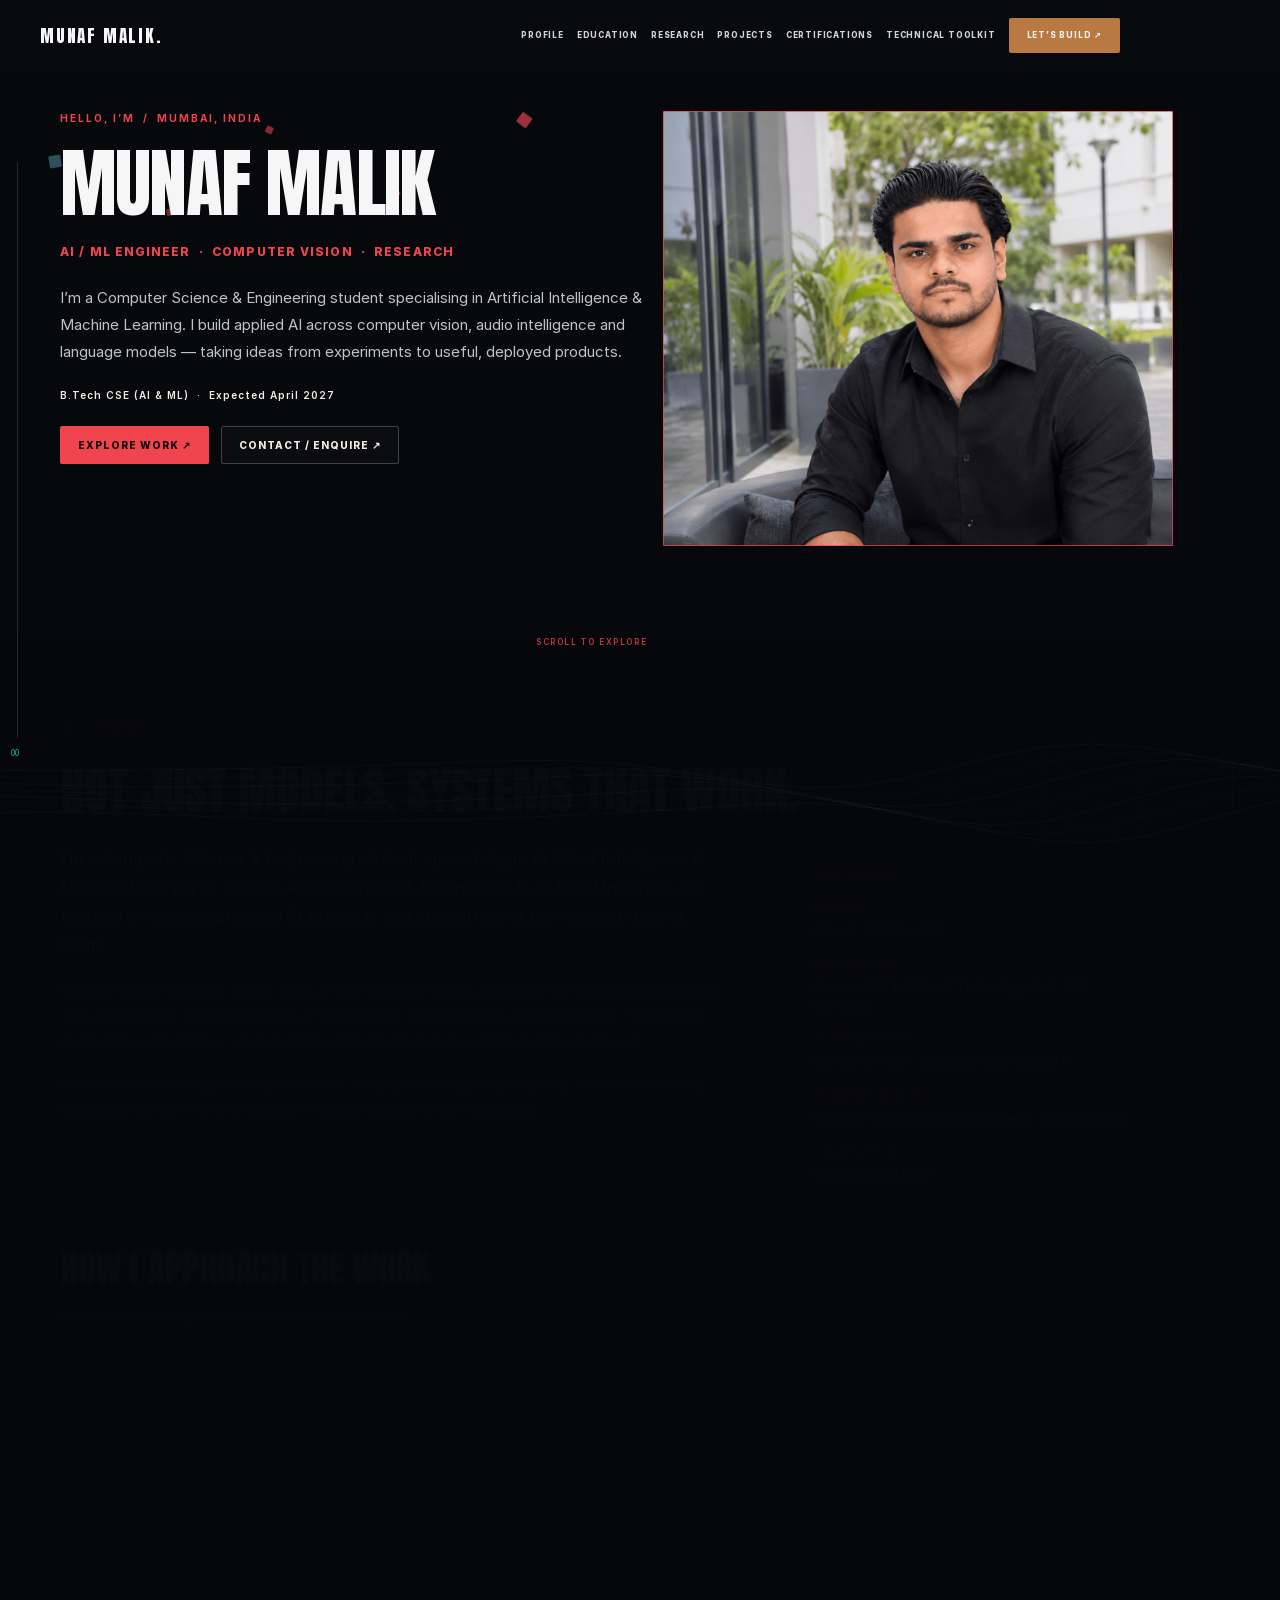
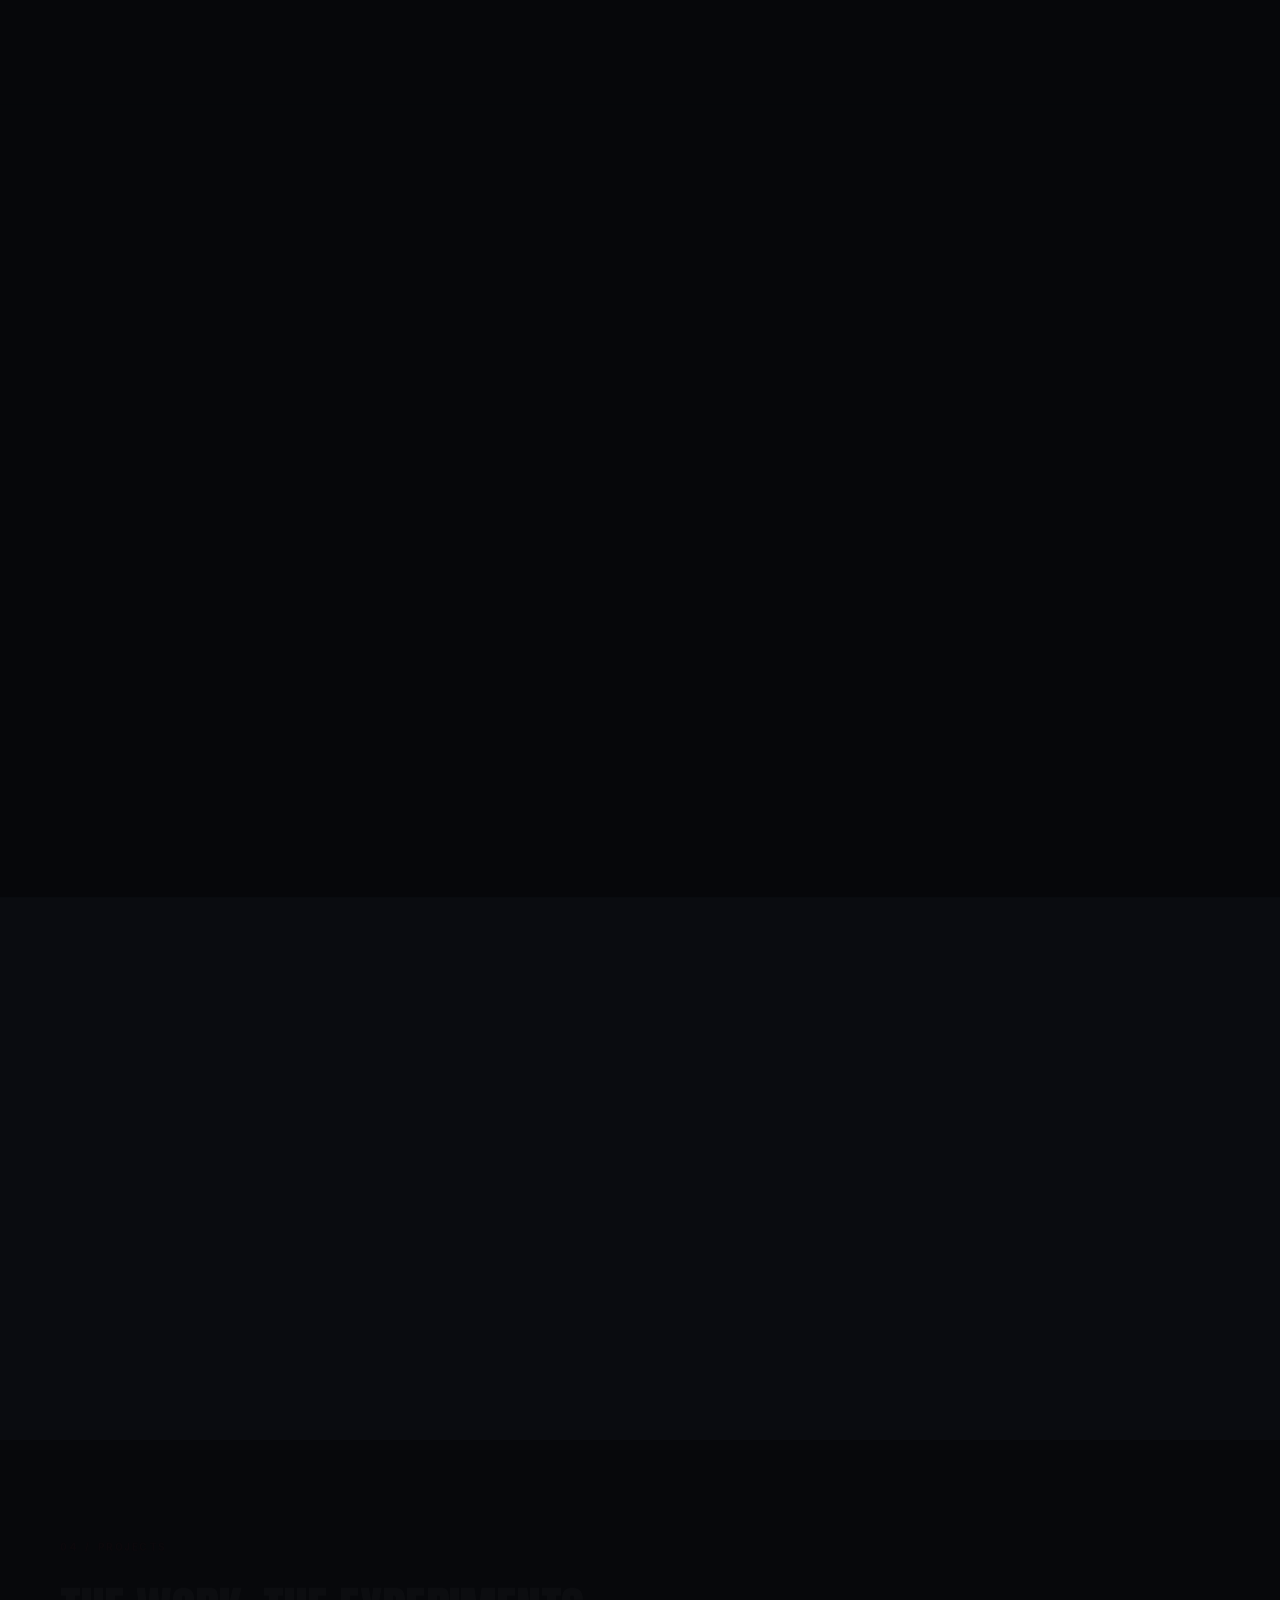
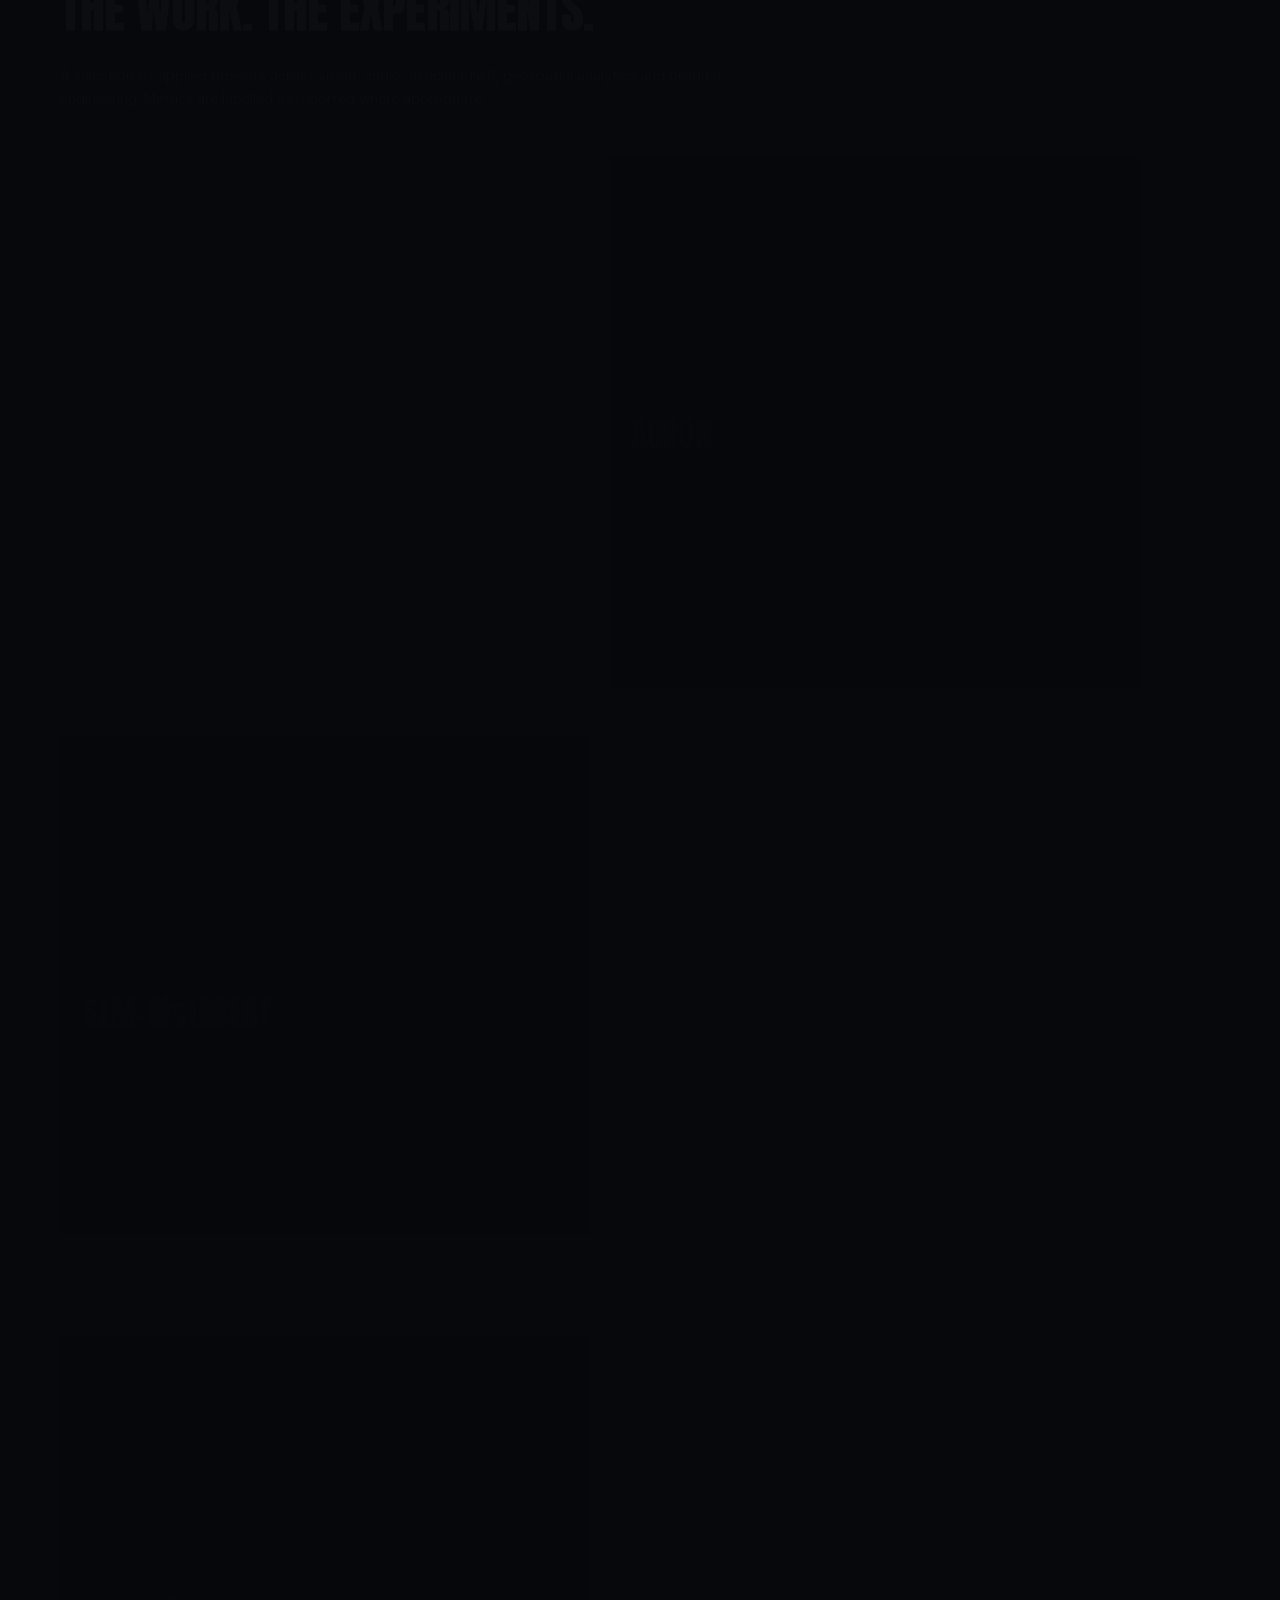
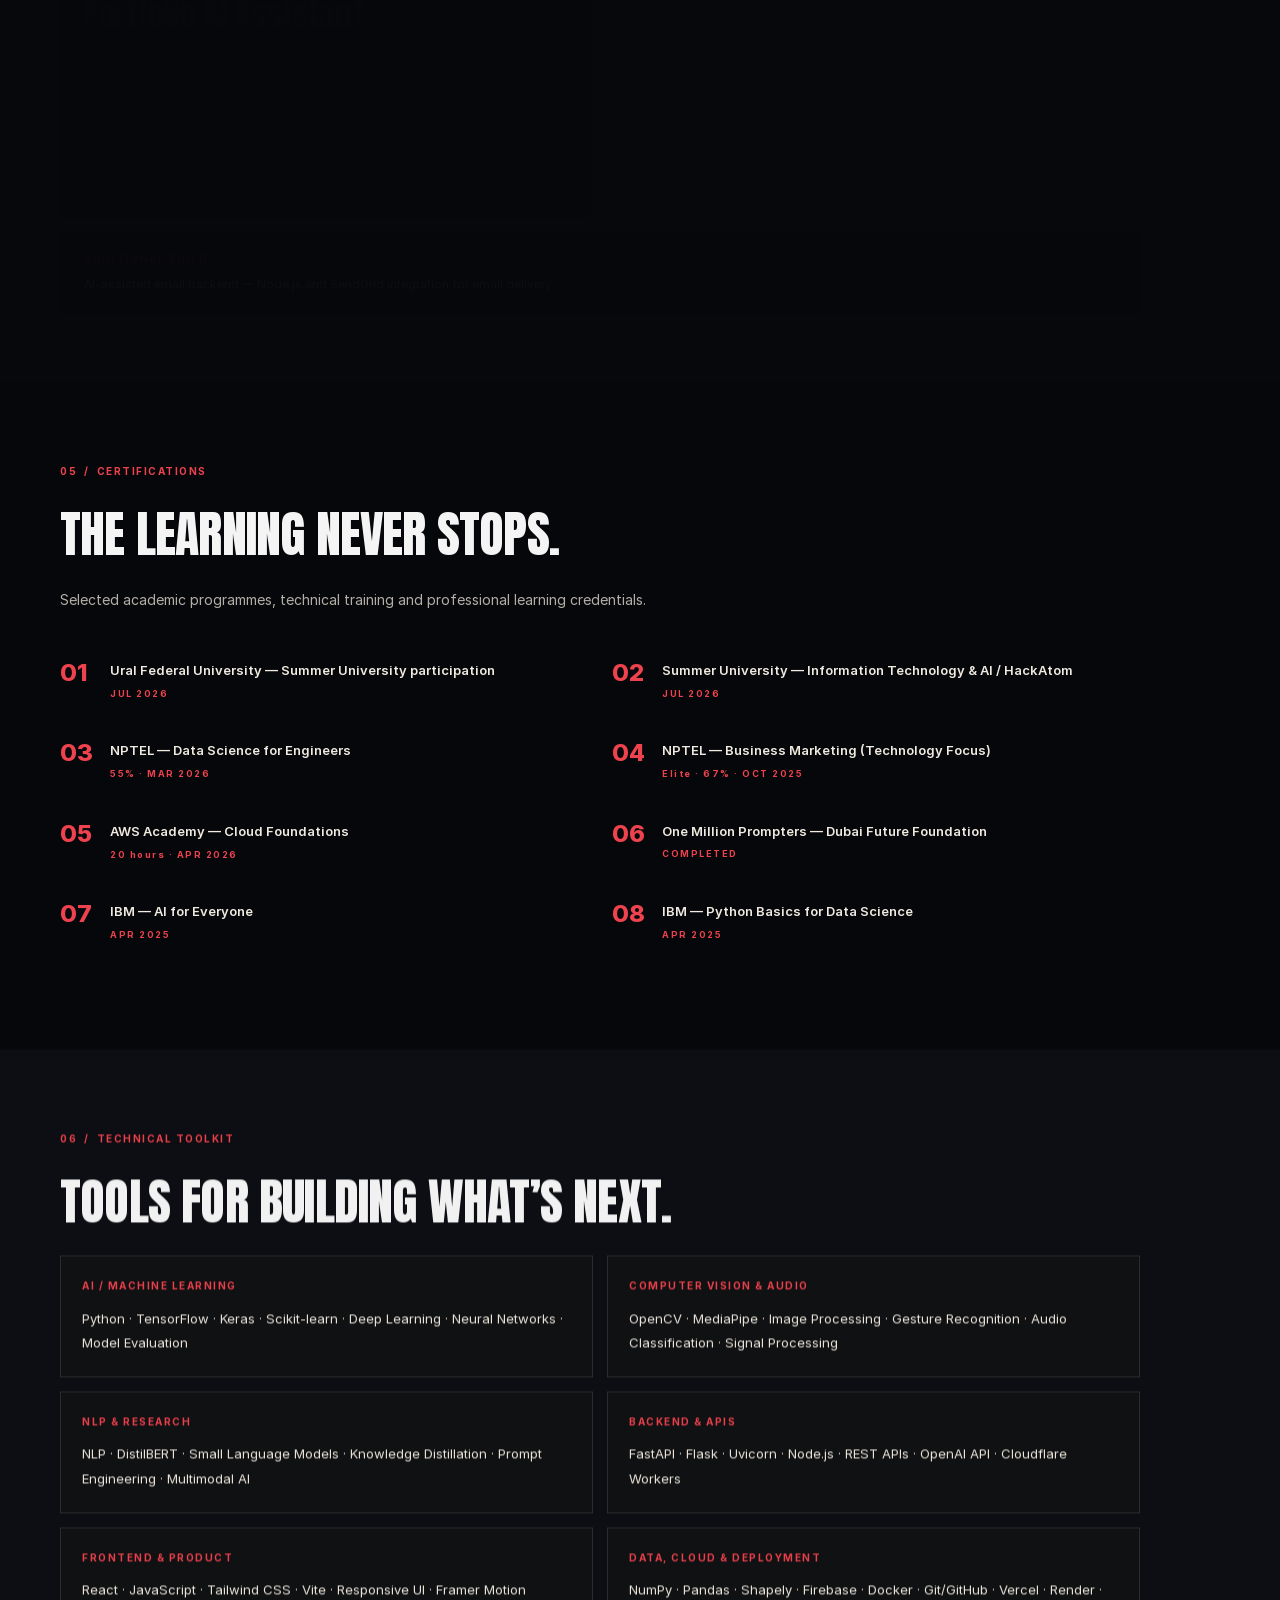
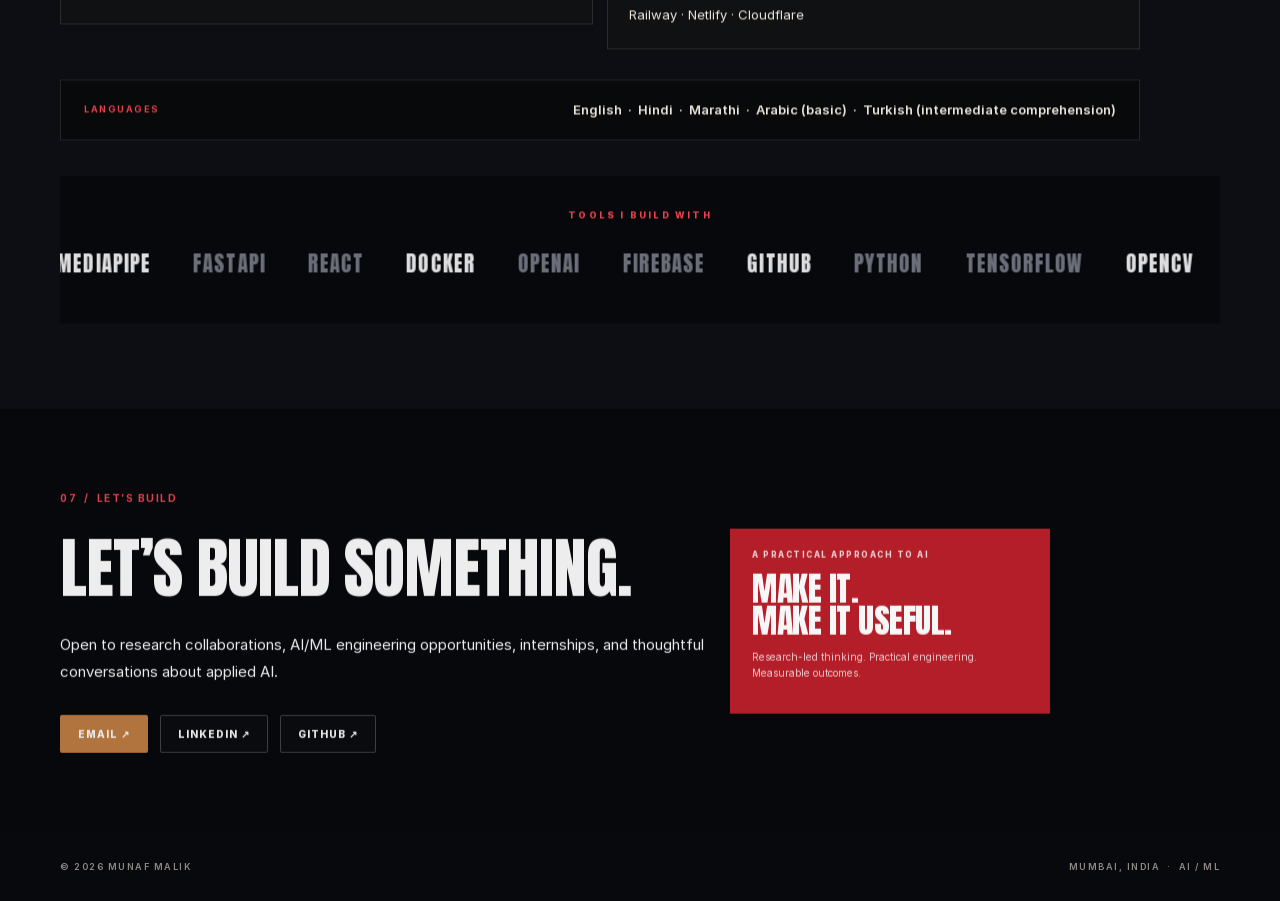
==== commit eb15d6ad: "Add custom personal favicon" ====
--- a/index.html
+++ b/index.html
@@ -10,8 +10,8 @@
     <link rel="canonical" href="./" data-framer-generated-canonical><meta property="og:url" content="https://accessible-stick-656980.framer.app/"><meta name="description" content="Munaf Malik builds applied AI systems across computer vision, audio AI, efficient language models and full-stack engineering.">
     <meta name="framer-search-index" content="https://framerusercontent.com/sites/78VphvDxsU9zLDYwLA3MBS/searchIndex-CfvzNEF4poan.json">
     <meta name="framer-search-index-fallback" content="https://framerusercontent.com/sites/78VphvDxsU9zLDYwLA3MBS/searchIndex-2RgBxMVLlFl5.json">
-    <link href="assets/framerusercontent.com/sites/icons/default-favicon-light.v1.png" rel="icon" media="(prefers-color-scheme: light)">
-    <link href="assets/framerusercontent.com/sites/icons/default-favicon-dark.v1.png" rel="icon" media="(prefers-color-scheme: dark)">
+    <link href="/favicon.ico" rel="icon" media="(prefers-color-scheme: light)">
+    <link href="/favicon.ico" rel="icon" media="(prefers-color-scheme: dark)">
     <link rel="apple-touch-icon" href="assets/framerusercontent.com/sites/icons/default-touch-icon.v3.png">
     <!-- Open Graph -->
     <meta property="og:type" content="website">
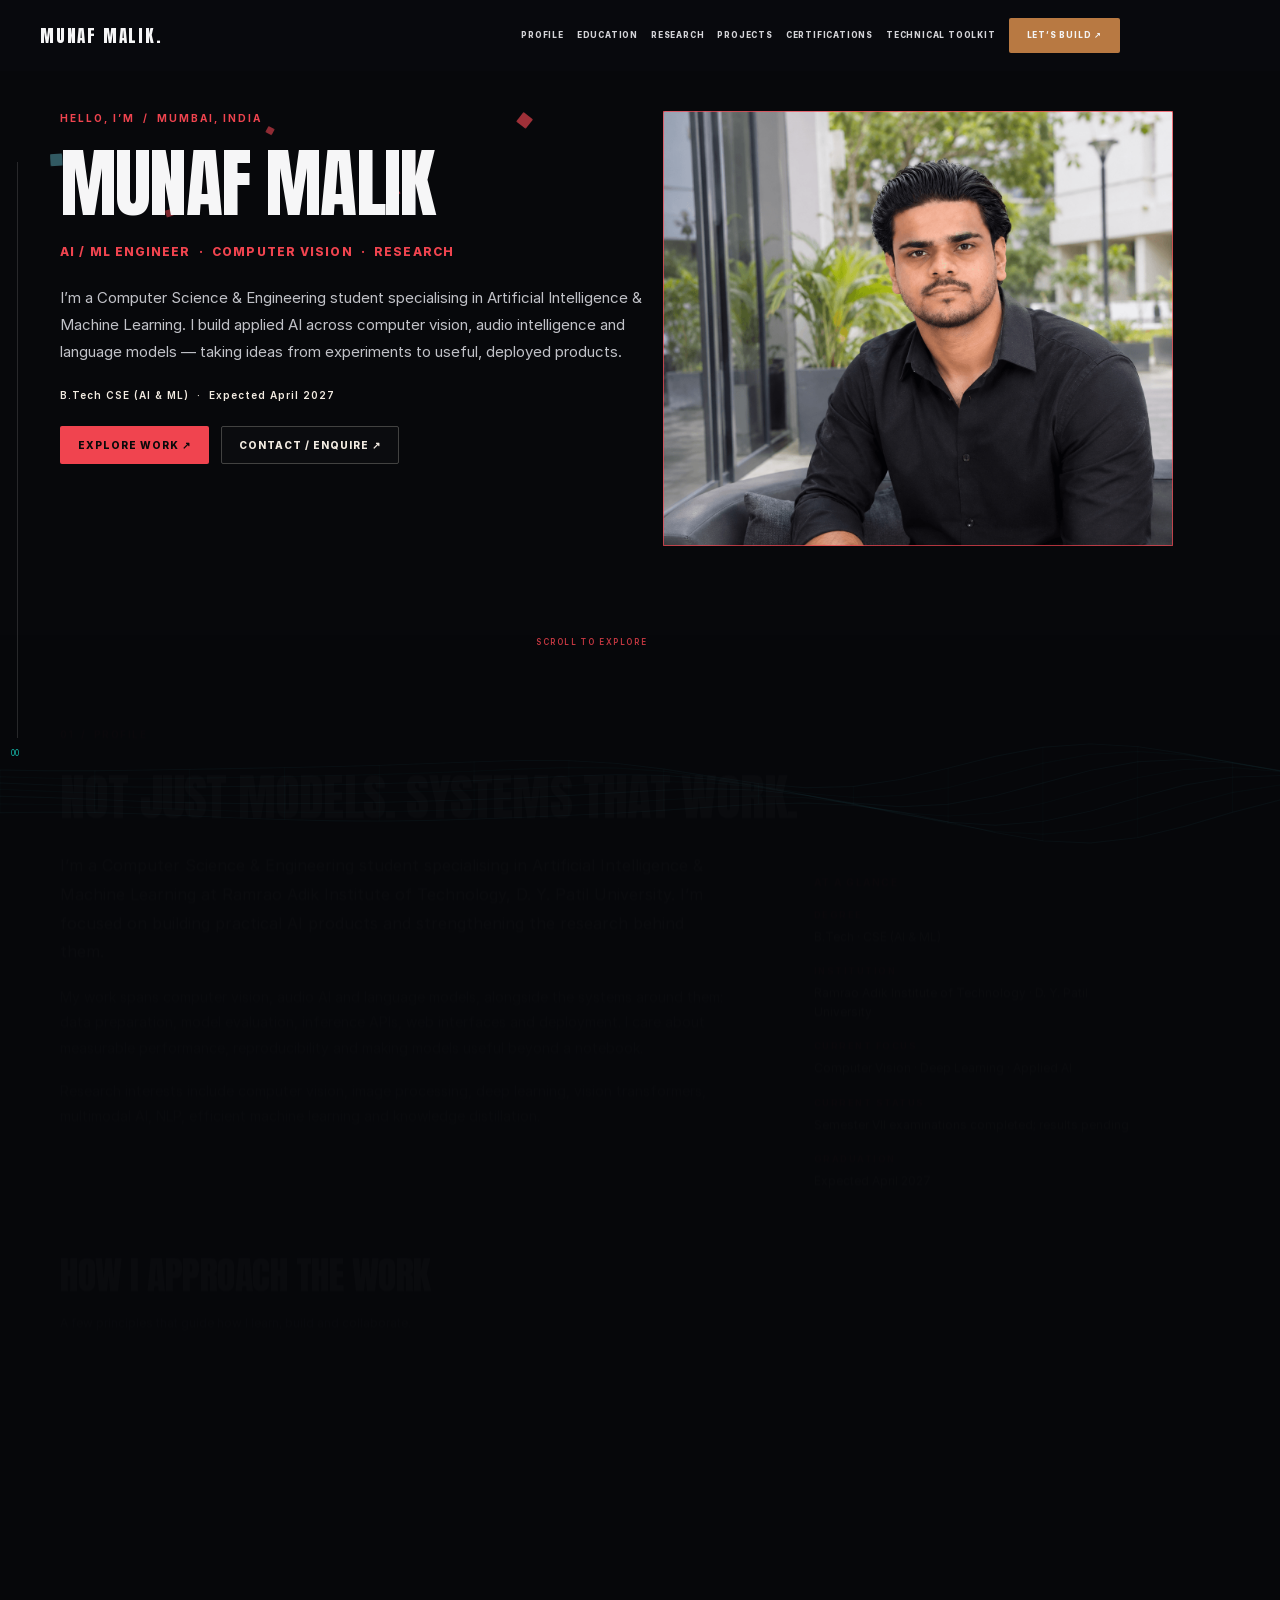
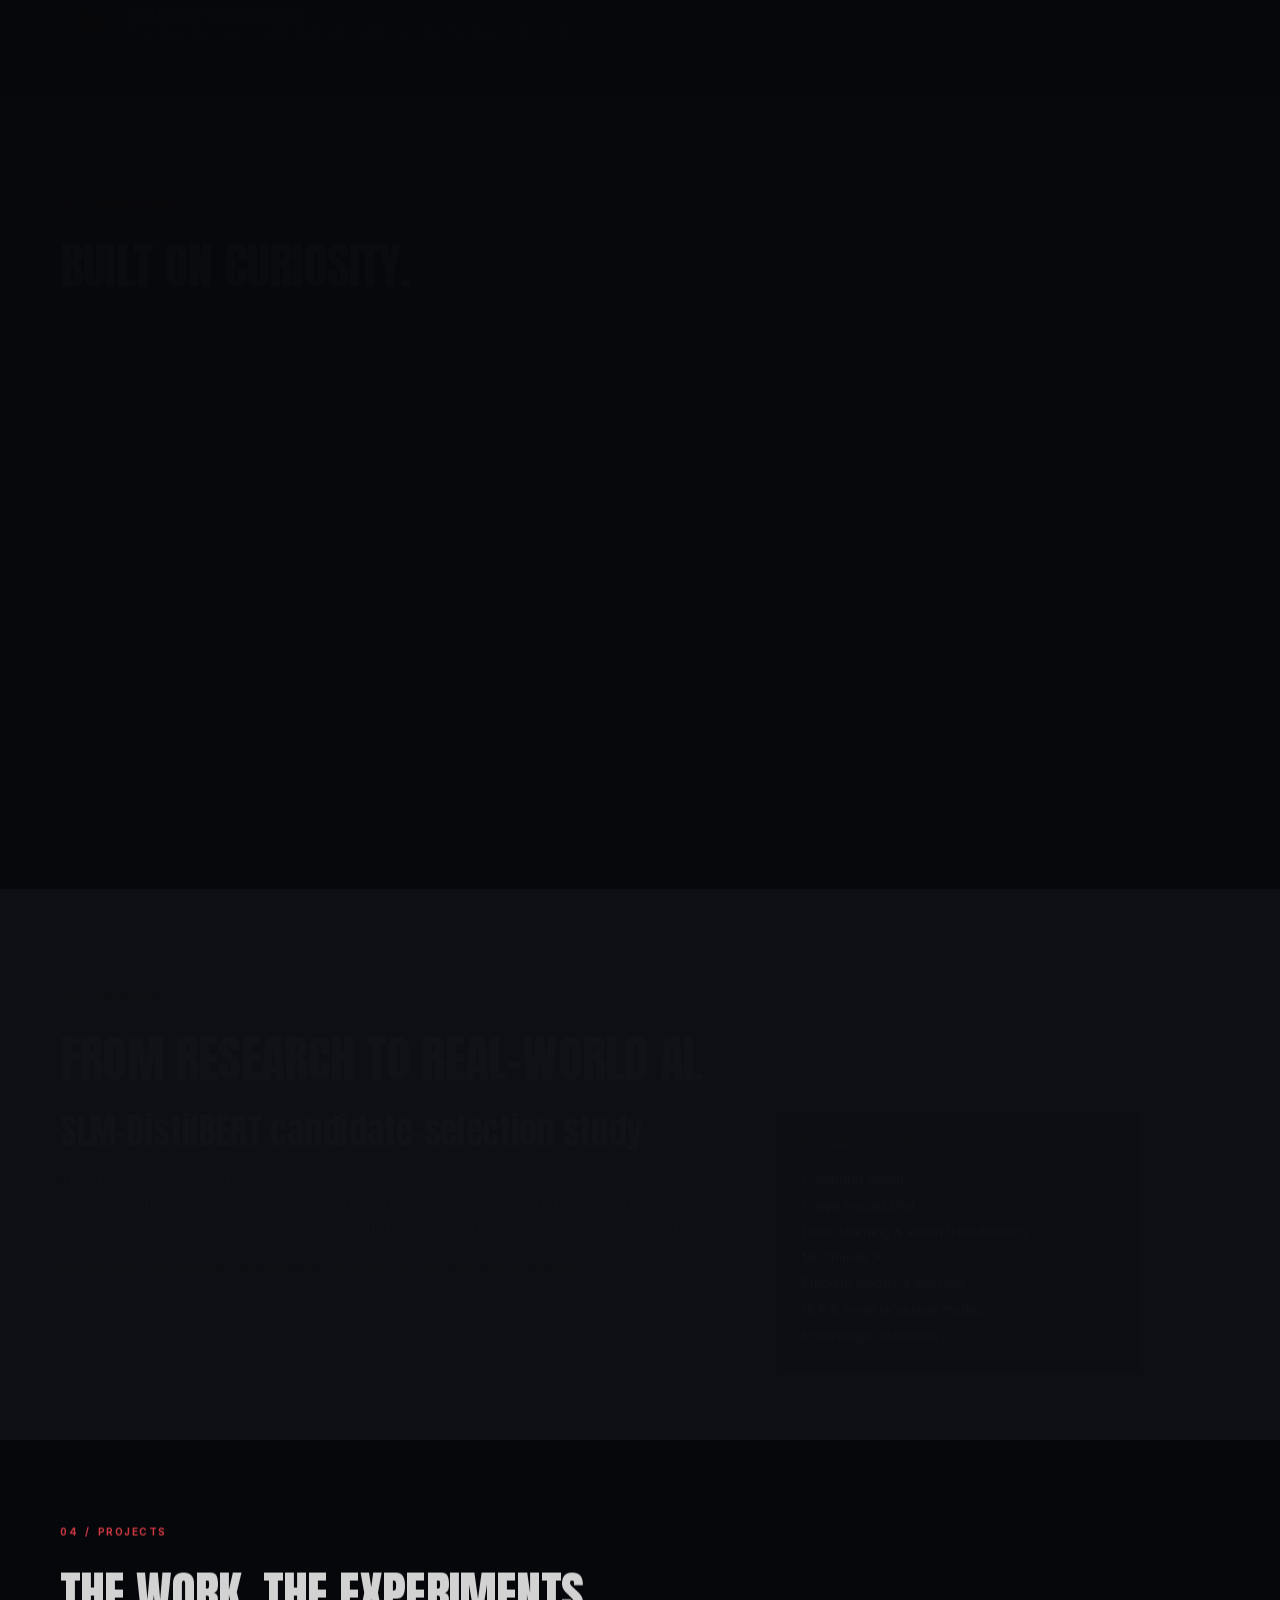
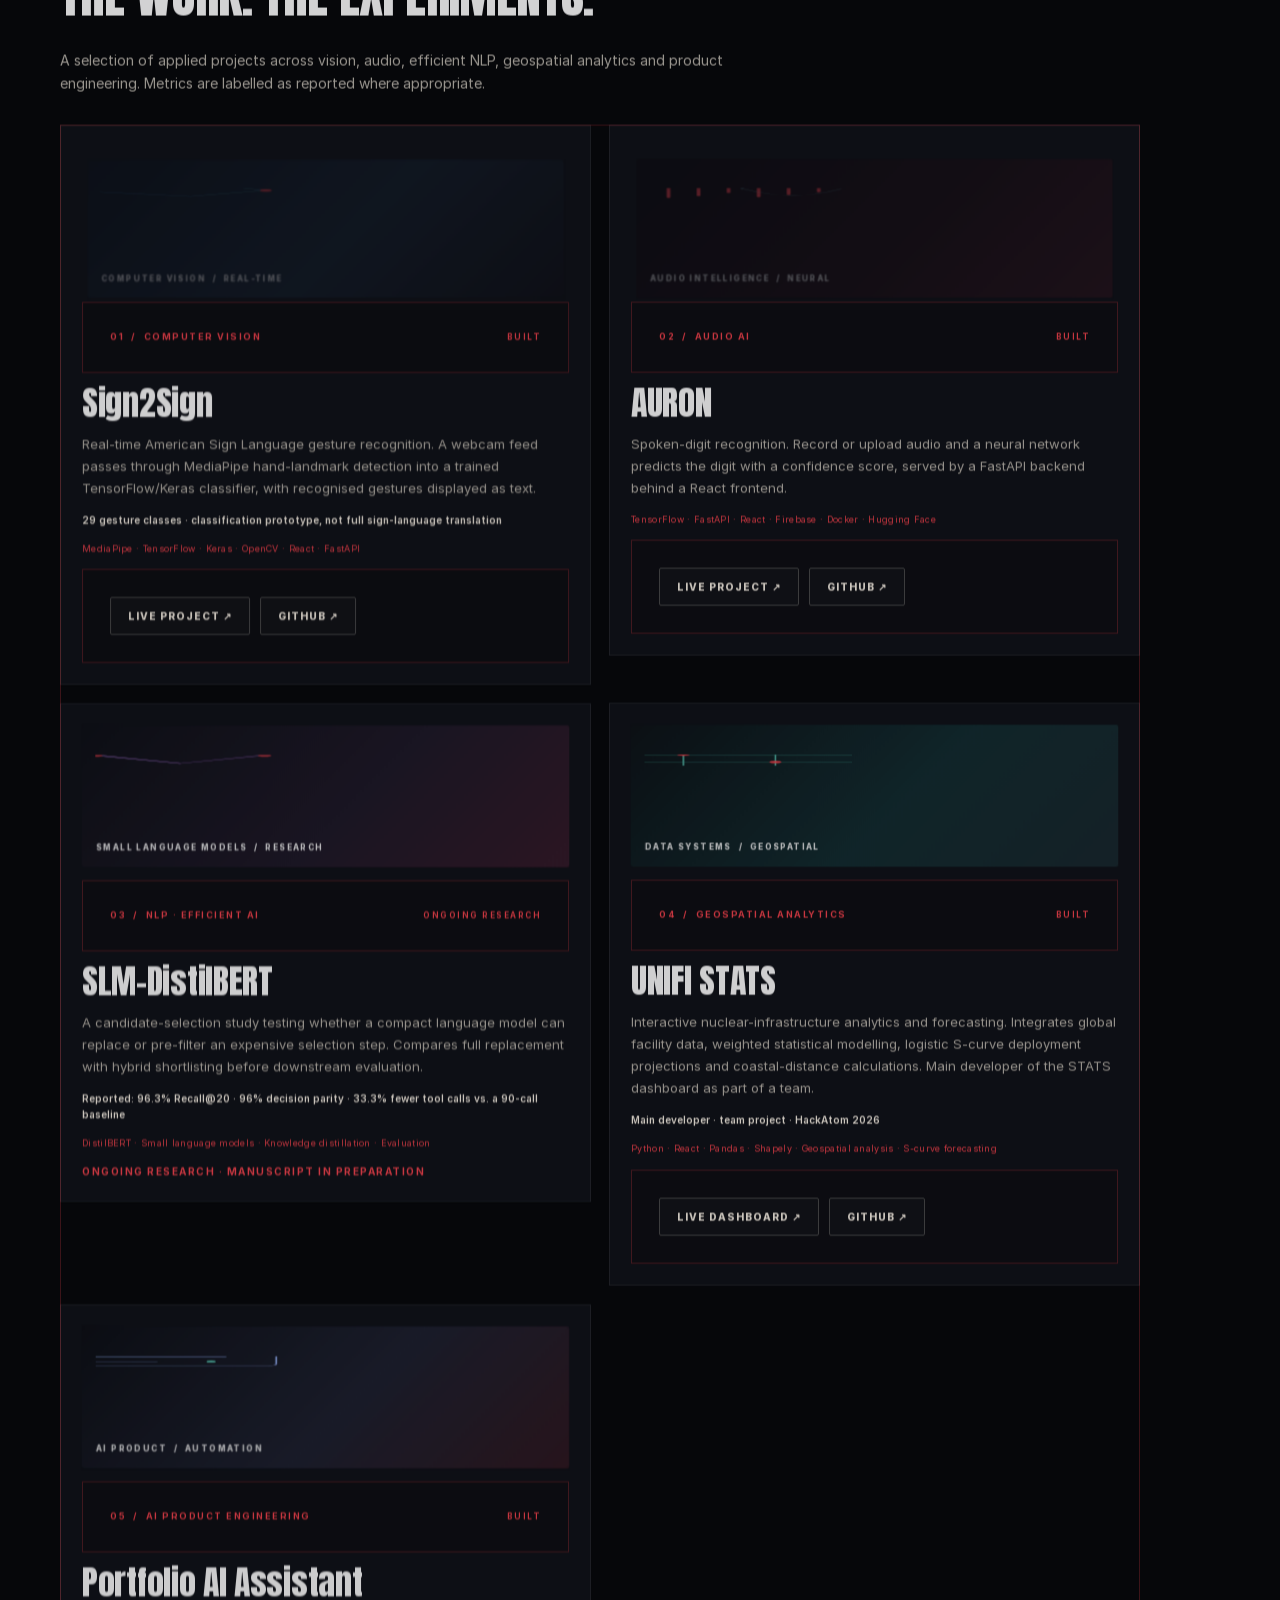
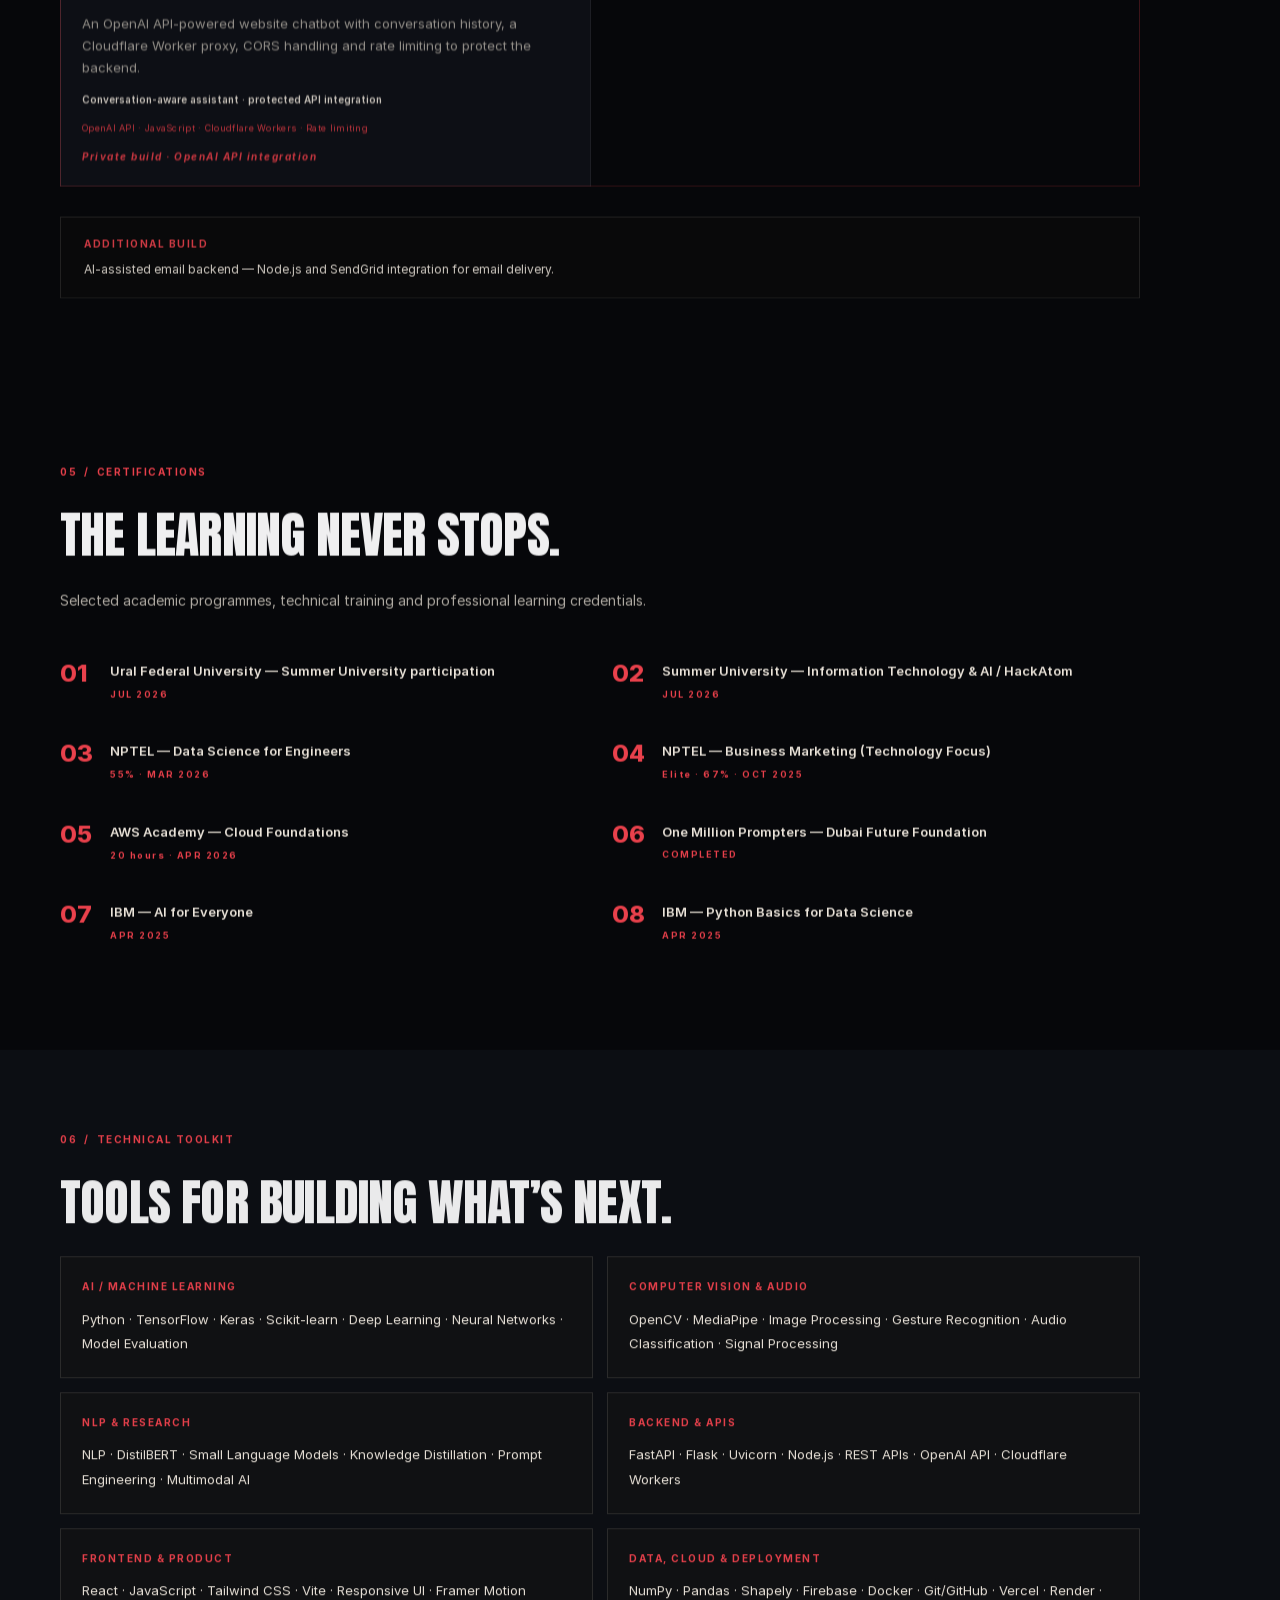
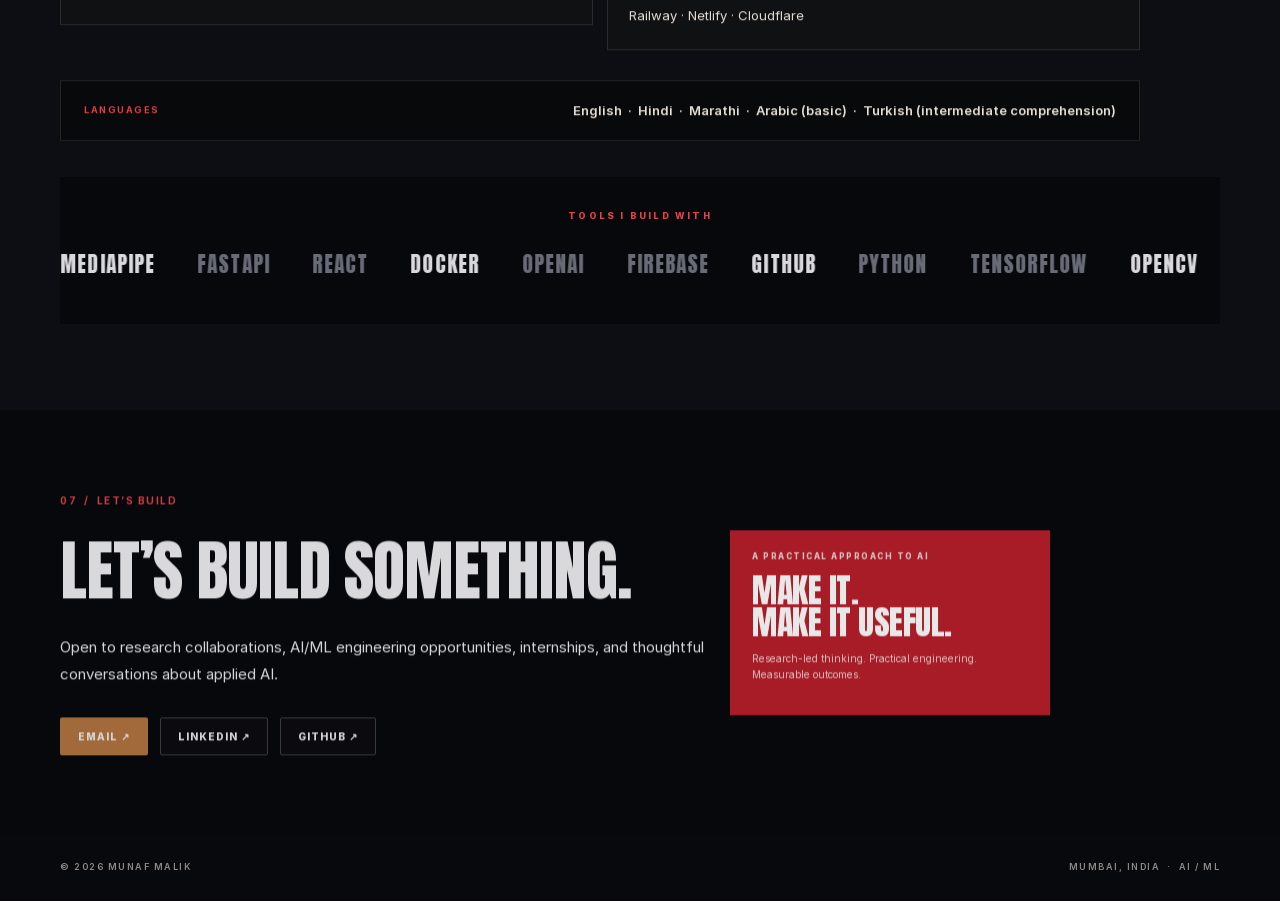
==== commit cff0bd36: "Update Apple touch icon" ====
--- a/index.html
+++ b/index.html
@@ -12,7 +12,7 @@
     <meta name="framer-search-index-fallback" content="https://framerusercontent.com/sites/78VphvDxsU9zLDYwLA3MBS/searchIndex-2RgBxMVLlFl5.json">
     <link href="/favicon.ico" rel="icon" media="(prefers-color-scheme: light)">
     <link href="/favicon.ico" rel="icon" media="(prefers-color-scheme: dark)">
-    <link rel="apple-touch-icon" href="assets/framerusercontent.com/sites/icons/default-touch-icon.v3.png">
+    <link rel="apple-touch-icon" href="/apple-touch-icon.png">
     <!-- Open Graph -->
     <meta property="og:type" content="website">
     <meta property="og:title" content="Munaf Malik — AI/ML Researcher &amp; Engineer">
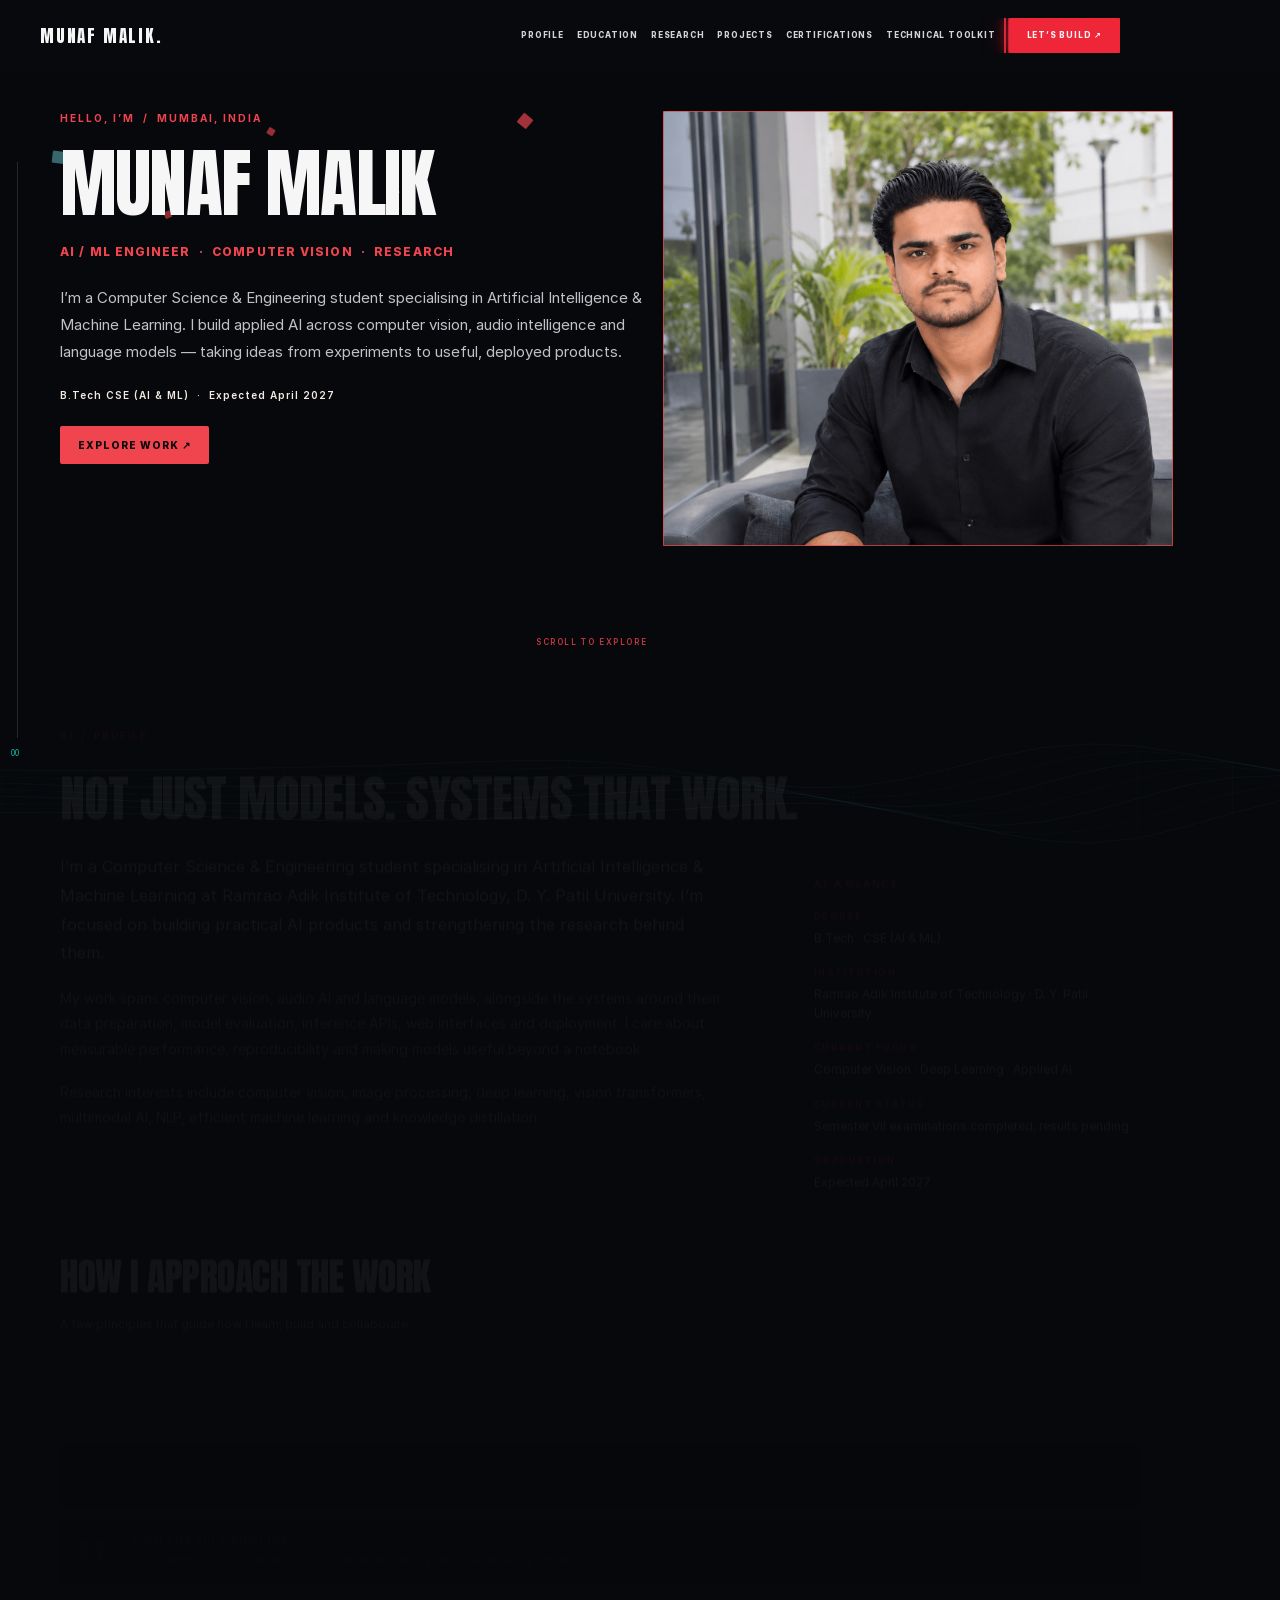
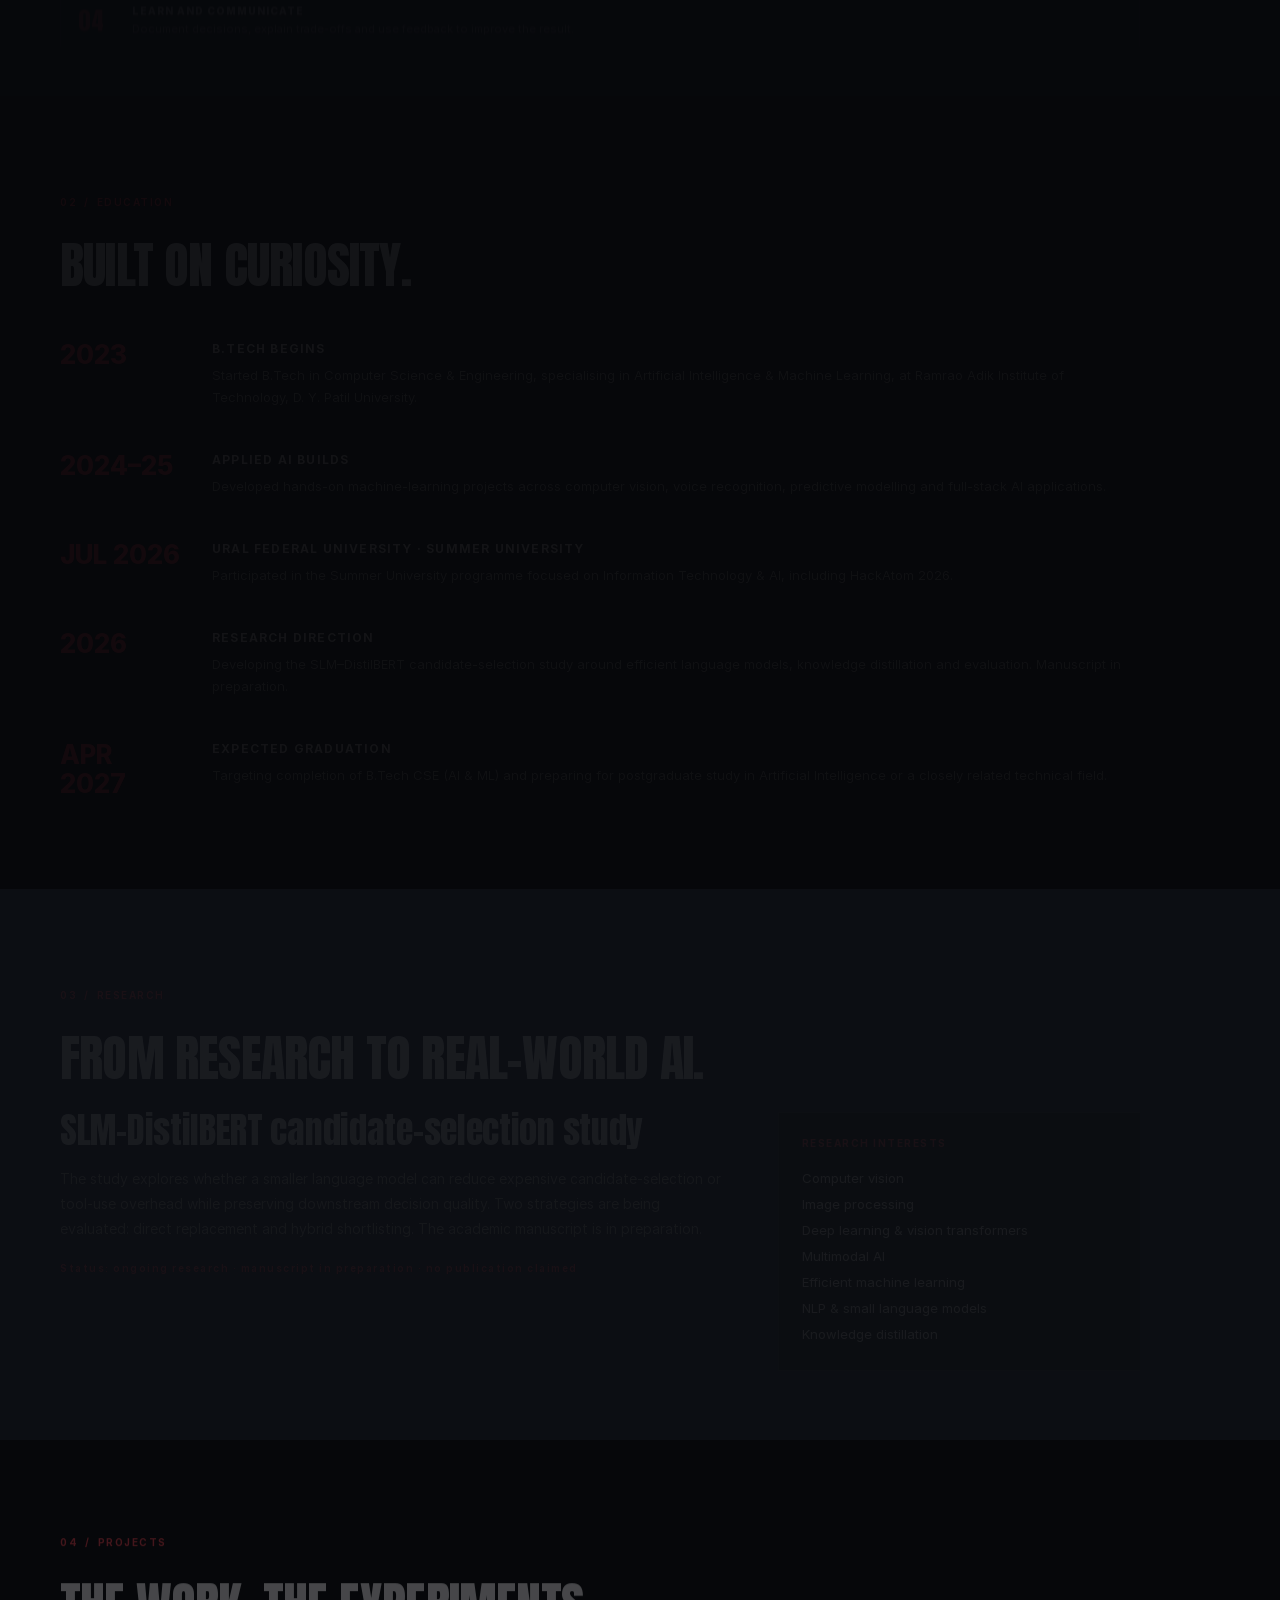
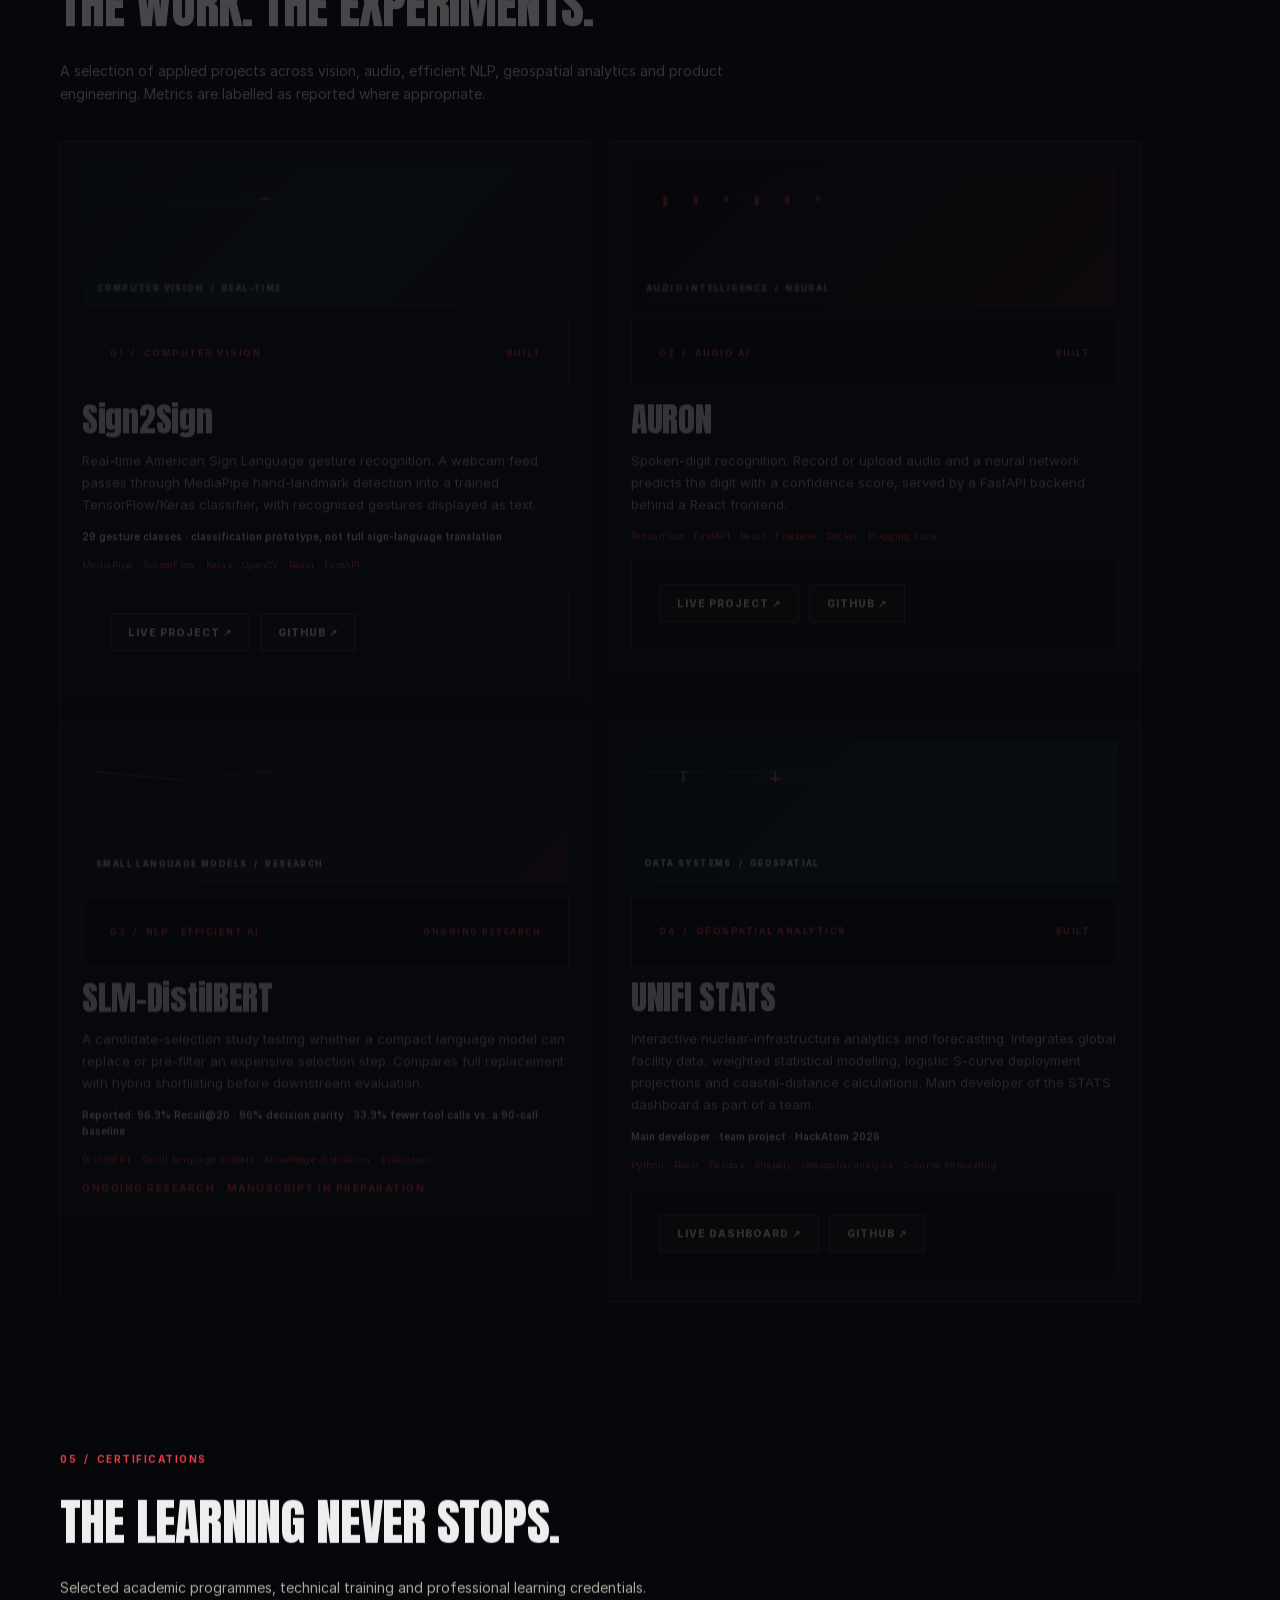
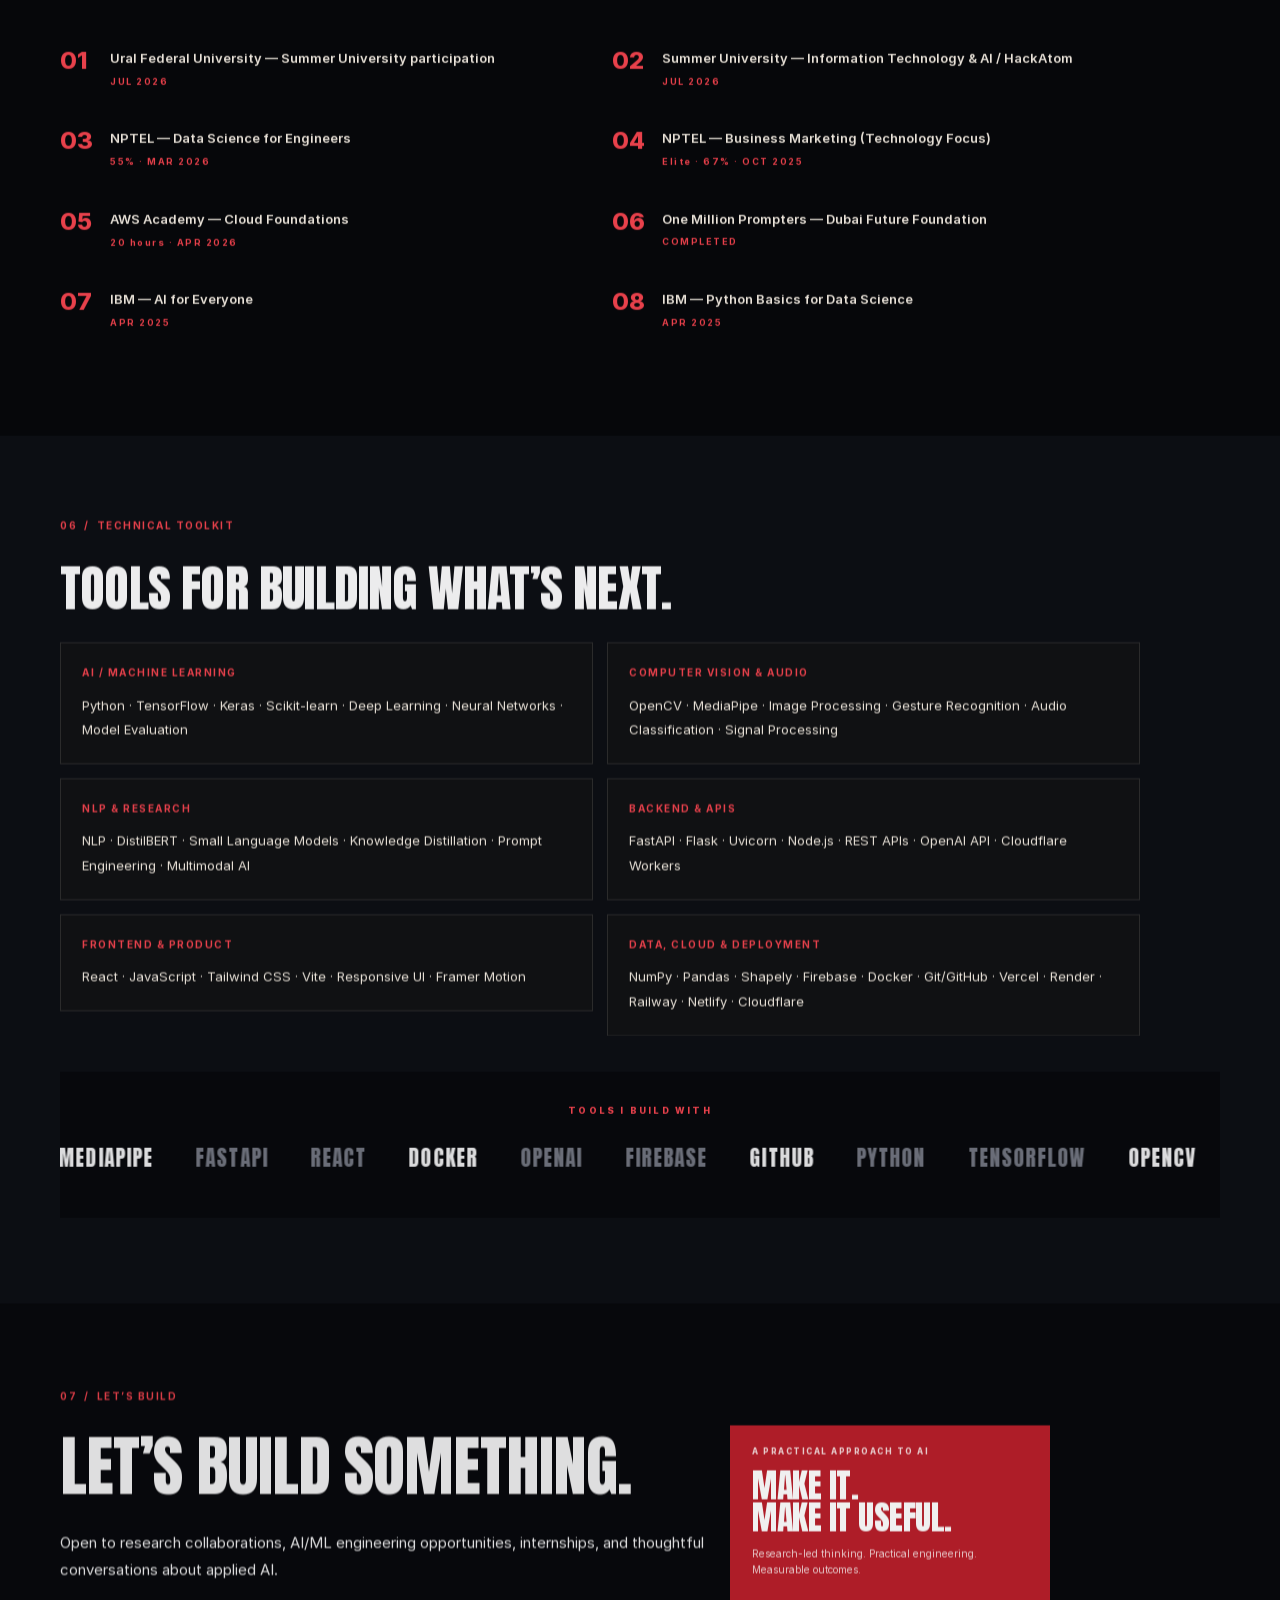
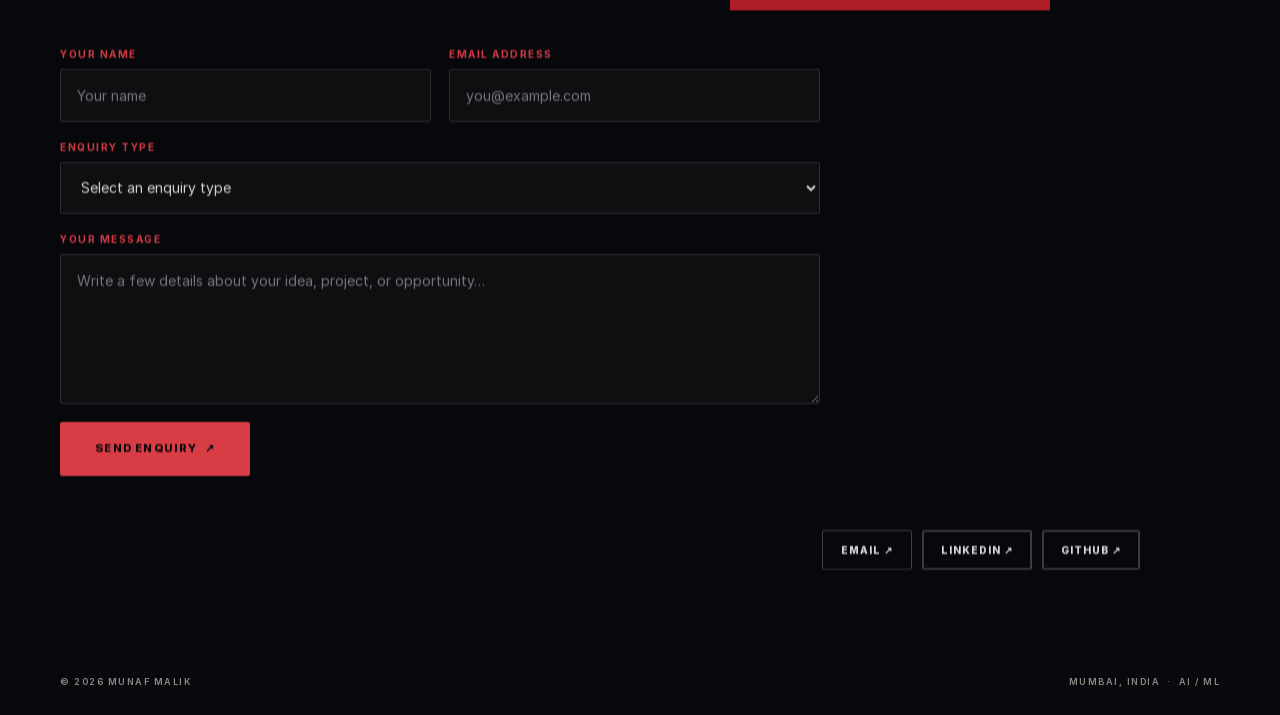
==== commit 9358b614: "Connect Let's Build email form and add sending animation" ====
--- a/index.html
+++ b/index.html
@@ -2,7 +2,8 @@
 <!-- Made in Framer · framer.com -->
 <!-- Published Nov 13, 2026, 8:16 AM UTC -->
 <html dir="ltr">
-<head><script>(function(){var p=location.pathname;if(p.endsWith("/index.html")){history.replaceState(null,"",p.slice(0,-10))}})()</script><script>(function(){document.addEventListener("click",function(e){if(e.defaultPrevented||e.button!==0||e.metaKey||e.ctrlKey||e.shiftKey||e.altKey)return;var a=e.target&&e.target.closest?e.target.closest("a[href]"):null;if(!a)return;if(a.target&&a.target!=="_self")return;if(a.hasAttribute("download"))return;var href=a.getAttribute("href")||"";if(href.charAt(0)==="#")return;var u;try{u=new URL(a.href,location.href)}catch(err){return}if(u.origin!==location.origin)return;if(u.pathname===location.pathname&&u.hash)return;e.preventDefault();e.stopPropagation();location.assign(u.href)},true)})()</script><script>(function(){var M={"/sites/78VphvDxsU9zLDYwLA3MBS/searchIndex-CfvzNEF4poan.json":"assets/framerusercontent.com/sites/78VphvDxsU9zLDYwLA3MBS/searchIndex-CfvzNEF4poan.json","/sites/78VphvDxsU9zLDYwLA3MBS/searchIndex-2RgBxMVLlFl5.json":"assets/framerusercontent.com/sites/78VphvDxsU9zLDYwLA3MBS/searchIndex-2RgBxMVLlFl5.json","/sites/icons/default-favicon-light.v1.png":"assets/framerusercontent.com/sites/icons/default-favicon-light.v1.png","/sites/icons/default-favicon-dark.v1.png":"assets/framerusercontent.com/sites/icons/default-favicon-dark.v1.png","/sites/icons/default-touch-icon.v3.png":"assets/framerusercontent.com/sites/icons/default-touch-icon.v3.png","/assets/PONfPc6h4EPYwJliXQBmjVx7QxI.woff2":"assets/framerusercontent.com/assets/PONfPc6h4EPYwJliXQBmjVx7QxI.woff2","/assets/zsnJN7Z1wdzUvepJniD3rbvJIyU.woff2":"assets/framerusercontent.com/assets/zsnJN7Z1wdzUvepJniD3rbvJIyU.woff2","/assets/UrzZBOy7RyJEWAZGduzOeHiHuY.woff2":"assets/framerusercontent.com/assets/UrzZBOy7RyJEWAZGduzOeHiHuY.woff2","/assets/996sR9SfSDuYELz8oHhDOcErkY.woff2":"assets/framerusercontent.com/assets/996sR9SfSDuYELz8oHhDOcErkY.woff2","/assets/ftN1HpyPVJEoEb4q36SOrNdLXU.woff2":"assets/framerusercontent.com/assets/ftN1HpyPVJEoEb4q36SOrNdLXU.woff2","/assets/Mput0MSwESKlJ6TMz9MPDXhgrk.woff2":"assets/framerusercontent.com/assets/Mput0MSwESKlJ6TMz9MPDXhgrk.woff2","/assets/JAur4lGGSGRGyrFi59JSIKqVgU.woff2":"assets/framerusercontent.com/assets/JAur4lGGSGRGyrFi59JSIKqVgU.woff2","/assets/DpPBYI0sL4fYLgAkX8KXOPVt7c.woff2":"assets/framerusercontent.com/assets/DpPBYI0sL4fYLgAkX8KXOPVt7c.woff2","/assets/4RAEQdEOrcnDkhHiiCbJOw92Lk.woff2":"assets/framerusercontent.com/assets/4RAEQdEOrcnDkhHiiCbJOw92Lk.woff2","/assets/1K3W8DizY3v4emK8Mb08YHxTbs.woff2":"assets/framerusercontent.com/assets/1K3W8DizY3v4emK8Mb08YHxTbs.woff2","/assets/tUSCtfYVM1I1IchuyCwz9gDdQ.woff2":"assets/framerusercontent.com/assets/tUSCtfYVM1I1IchuyCwz9gDdQ.woff2","/assets/VgYFWiwsAC5OYxAycRXXvhze58.woff2":"assets/framerusercontent.com/assets/VgYFWiwsAC5OYxAycRXXvhze58.woff2","/assets/syRNPWzAMIrcJ3wIlPIP43KjQs.woff2":"assets/framerusercontent.com/assets/syRNPWzAMIrcJ3wIlPIP43KjQs.woff2","/assets/GIryZETIX4IFypco5pYZONKhJIo.woff2":"assets/framerusercontent.com/assets/GIryZETIX4IFypco5pYZONKhJIo.woff2","/assets/mkY5Sgyq51ik0AMrSBwhm9DJg.woff2":"assets/framerusercontent.com/assets/mkY5Sgyq51ik0AMrSBwhm9DJg.woff2","/assets/X5hj6qzcHUYv7h1390c8Rhm6550.woff2":"assets/framerusercontent.com/assets/X5hj6qzcHUYv7h1390c8Rhm6550.woff2","/assets/gQhNpS3tN86g8RcVKYUUaKt2oMQ.woff2":"assets/framerusercontent.com/assets/gQhNpS3tN86g8RcVKYUUaKt2oMQ.woff2","/assets/cugnVhSraaRyANCaUtI5FV17wk.woff2":"assets/framerusercontent.com/assets/cugnVhSraaRyANCaUtI5FV17wk.woff2","/assets/5HcVoGak8k5agFJSaKa4floXVu0.woff2":"assets/framerusercontent.com/assets/5HcVoGak8k5agFJSaKa4floXVu0.woff2","/assets/rZ5DdENNqIdFTIyQQiP5isO7M.woff2":"assets/framerusercontent.com/assets/rZ5DdENNqIdFTIyQQiP5isO7M.woff2","/assets/P2Bw01CtL0b9wqygO0sSVogWbo.woff2":"assets/framerusercontent.com/assets/P2Bw01CtL0b9wqygO0sSVogWbo.woff2","/assets/5vvr9Vy74if2I6bQbJvbw7SY1pQ.woff2":"assets/framerusercontent.com/assets/5vvr9Vy74if2I6bQbJvbw7SY1pQ.woff2","/assets/EOr0mi4hNtlgWNn9if640EZzXCo.woff2":"assets/framerusercontent.com/assets/EOr0mi4hNtlgWNn9if640EZzXCo.woff2","/assets/Y9k9QrlZAqio88Klkmbd8VoMQc.woff2":"assets/framerusercontent.com/assets/Y9k9QrlZAqio88Klkmbd8VoMQc.woff2","/assets/OYrD2tBIBPvoJXiIHnLoOXnY9M.woff2":"assets/framerusercontent.com/assets/OYrD2tBIBPvoJXiIHnLoOXnY9M.woff2","/assets/JeYwfuaPfZHQhEG8U5gtPDZ7WQ.woff2":"assets/framerusercontent.com/assets/JeYwfuaPfZHQhEG8U5gtPDZ7WQ.woff2","/assets/GrgcKwrN6d3Uz8EwcLHZxwEfC4.woff2":"assets/framerusercontent.com/assets/GrgcKwrN6d3Uz8EwcLHZxwEfC4.woff2","/assets/b6Y37FthZeALduNqHicBT6FutY.woff2":"assets/framerusercontent.com/assets/b6Y37FthZeALduNqHicBT6FutY.woff2","/assets/hyOgCu0Xnghbimh0pE8QTvtt2AU.woff2":"assets/framerusercontent.com/assets/hyOgCu0Xnghbimh0pE8QTvtt2AU.woff2","/assets/NeGmSOXrPBfEFIy5YZeHq17LEDA.woff2":"assets/framerusercontent.com/assets/NeGmSOXrPBfEFIy5YZeHq17LEDA.woff2","/assets/oYaAX5himiTPYuN8vLWnqBbfD2s.woff2":"assets/framerusercontent.com/assets/oYaAX5himiTPYuN8vLWnqBbfD2s.woff2","/assets/lEJLP4R0yuCaMCjSXYHtJw72M.woff2":"assets/framerusercontent.com/assets/lEJLP4R0yuCaMCjSXYHtJw72M.woff2","/assets/cRJyLNuTJR5jbyKzGi33wU9cqIQ.woff2":"assets/framerusercontent.com/assets/cRJyLNuTJR5jbyKzGi33wU9cqIQ.woff2","/assets/yDtI2UI8XcEg1W2je9XPN3Noo.woff2":"assets/framerusercontent.com/assets/yDtI2UI8XcEg1W2je9XPN3Noo.woff2","/assets/A0Wcc7NgXMjUuFdquHDrIZpzZw0.woff2":"assets/framerusercontent.com/assets/A0Wcc7NgXMjUuFdquHDrIZpzZw0.woff2","/assets/H89BbHkbHDzlxZzxi8uPzTsp90.woff2":"assets/framerusercontent.com/assets/H89BbHkbHDzlxZzxi8uPzTsp90.woff2","/assets/u6gJwDuwB143kpNK1T1MDKDWkMc.woff2":"assets/framerusercontent.com/assets/u6gJwDuwB143kpNK1T1MDKDWkMc.woff2","/assets/43sJ6MfOPh1LCJt46OvyDuSbA6o.woff2":"assets/framerusercontent.com/assets/43sJ6MfOPh1LCJt46OvyDuSbA6o.woff2","/assets/wccHG0r4gBDAIRhfHiOlq6oEkqw.woff2":"assets/framerusercontent.com/assets/wccHG0r4gBDAIRhfHiOlq6oEkqw.woff2","/assets/WZ367JPwf9bRW6LdTHN8rXgSjw.woff2":"assets/framerusercontent.com/assets/WZ367JPwf9bRW6LdTHN8rXgSjw.woff2","/assets/ia3uin3hQWqDrVloC1zEtYHWw.woff2":"assets/framerusercontent.com/assets/ia3uin3hQWqDrVloC1zEtYHWw.woff2","/assets/2A4Xx7CngadFGlVV4xrO06OBHY.woff2":"assets/framerusercontent.com/assets/2A4Xx7CngadFGlVV4xrO06OBHY.woff2","/third-party-assets/fontshare/wf/TPY5PBRHOSXJ53WNSUYZQYX4FZUMAYNF/YHKM2QXXZHS7MS6DJUZXTGRXMIGWH7K5/PCXT6E5YCQO6SSVLT6UZPPGT7QKGXOUS.woff2":"assets/framerusercontent.com/third-party-assets/fontshare/wf/TPY5PBRHOSXJ53WNSUYZQYX4FZUMAYNF/YHKM2QXXZHS7MS6DJUZXTGRXMIGWH7K5/PCXT6E5YCQO6SSVLT6UZPPGT7QKGXOUS.woff2","/images/qGSoRxNjlknv1L1q8SH1AUbPyY.png?width=1312&height=1199":"assets/framerusercontent.com/images/qGSoRxNjlknv1L1q8SH1AUbPyY.1roxhj6.png","/sites/78VphvDxsU9zLDYwLA3MBS/rolldown-runtime.Bi-D_2cA.mjs":"assets/framerusercontent.com/sites/78VphvDxsU9zLDYwLA3MBS/rolldown-runtime.Bi-D_2cA.mjs","/sites/78VphvDxsU9zLDYwLA3MBS/react.Dxe_2v0O.mjs":"assets/framerusercontent.com/sites/78VphvDxsU9zLDYwLA3MBS/react.Dxe_2v0O.mjs","/sites/78VphvDxsU9zLDYwLA3MBS/framer.CEcta79k.mjs":"assets/framerusercontent.com/sites/78VphvDxsU9zLDYwLA3MBS/framer.CEcta79k.mjs","/sites/78VphvDxsU9zLDYwLA3MBS/motion.DAMsZuM6.mjs":"assets/framerusercontent.com/sites/78VphvDxsU9zLDYwLA3MBS/motion.DAMsZuM6.mjs","/sites/78VphvDxsU9zLDYwLA3MBS/YzdbayVo2RJekMmocMctsfLE_a_NmXyKCIEEAW7v3DE.CgGEFtQw.mjs":"assets/framerusercontent.com/sites/78VphvDxsU9zLDYwLA3MBS/YzdbayVo2RJekMmocMctsfLE_a_NmXyKCIEEAW7v3DE.CgGEFtQw.mjs","/sites/78VphvDxsU9zLDYwLA3MBS/shared-lib.-ua_8sNB.mjs":"assets/framerusercontent.com/sites/78VphvDxsU9zLDYwLA3MBS/shared-lib.-ua_8sNB.mjs","/sites/78VphvDxsU9zLDYwLA3MBS/script_main.D59leHDY.mjs":"assets/framerusercontent.com/sites/78VphvDxsU9zLDYwLA3MBS/script_main.D59leHDY.mjs","/sites/78VphvDxsU9zLDYwLA3MBS/j09JaEEWNV7nlM4AIJsJZgwRT9rirK1R0ELH2A2921I.Dtm_6bJz.mjs":"assets/framerusercontent.com/sites/78VphvDxsU9zLDYwLA3MBS/j09JaEEWNV7nlM4AIJsJZgwRT9rirK1R0ELH2A2921I.Dtm_6bJz.mjs","/sites/78VphvDxsU9zLDYwLA3MBS/SitesNotFoundPage.js@1.4.CCeDwUOV.mjs":"assets/framerusercontent.com/sites/78VphvDxsU9zLDYwLA3MBS/SitesNotFoundPage.js@1.4.CCeDwUOV.mjs","/sites/78VphvDxsU9zLDYwLA3MBS/aohXcfCEH7eLshUz3Ru8hwERbjwVtxq5cCDnwgn579k.U1APg39v.mjs":"assets/framerusercontent.com/sites/78VphvDxsU9zLDYwLA3MBS/aohXcfCEH7eLshUz3Ru8hwERbjwVtxq5cCDnwgn579k.U1APg39v.mjs","/sites/78VphvDxsU9zLDYwLA3MBS/PX9hIOIVM.3oOeDHA0.mjs":"assets/framerusercontent.com/sites/78VphvDxsU9zLDYwLA3MBS/PX9hIOIVM.3oOeDHA0.mjs","/assets/1ZFS7N918ojhhd0nQWdj3jz4w.woff2":"assets/framerusercontent.com/assets/1ZFS7N918ojhhd0nQWdj3jz4w.woff2","/assets/5A3Ce6C9YYmCjpQx9M4inSaKU.woff2":"assets/framerusercontent.com/assets/5A3Ce6C9YYmCjpQx9M4inSaKU.woff2","/assets/Qx95Xyt0Ka3SGhinnbXIGpEIyP4.woff2":"assets/framerusercontent.com/assets/Qx95Xyt0Ka3SGhinnbXIGpEIyP4.woff2","/assets/6mJuEAguuIuMog10gGvH5d3cl8.woff2":"assets/framerusercontent.com/assets/6mJuEAguuIuMog10gGvH5d3cl8.woff2","/assets/xYYWaj7wCU5zSQH0eXvSaS19wo.woff2":"assets/framerusercontent.com/assets/xYYWaj7wCU5zSQH0eXvSaS19wo.woff2","/assets/otTaNuNpVK4RbdlT7zDDdKvQBA.woff2":"assets/framerusercontent.com/assets/otTaNuNpVK4RbdlT7zDDdKvQBA.woff2","/assets/d3tHnaQIAeqiE5hGcRw4mmgWYU.woff2":"assets/framerusercontent.com/assets/d3tHnaQIAeqiE5hGcRw4mmgWYU.woff2","/assets/DolVirEGb34pEXEp8t8FQBSK4.woff2":"assets/framerusercontent.com/assets/DolVirEGb34pEXEp8t8FQBSK4.woff2","/third-party-assets/fontshare/":"assets/framerusercontent.com/third-party-assets/fontshare/index","/sites/78VphvDxsU9zLDYwLA3MBS/chunk.B3RYC8bk.BwIgjZTE.mjs":"assets/framerusercontent.com/sites/78VphvDxsU9zLDYwLA3MBS/chunk.B3RYC8bk.BwIgjZTE.mjs","/chunk-HA3TJUCE.mjs":"assets/app.framerstatic.com/chunk-HA3TJUCE.mjs","/chunk-BEAJFPMP.mjs":"assets/app.framerstatic.com/chunk-BEAJFPMP.mjs","/chunk-YRQ7G4QH.mjs":"assets/app.framerstatic.com/chunk-YRQ7G4QH.mjs","/chunk-WOEOGJ2W.mjs":"assets/app.framerstatic.com/chunk-WOEOGJ2W.mjs","/chunk-WLHSDIGQ.mjs":"assets/app.framerstatic.com/chunk-WLHSDIGQ.mjs","/editorbar.DUJSUH6W.mjs":"assets/app.framerstatic.com/editorbar.DUJSUH6W.mjs","/editorbar.STPWY67Y.css":"assets/app.framerstatic.com/editorbar.STPWY67Y.css","/EditButton-227NNV4G.mjs":"assets/app.framerstatic.com/EditButton-227NNV4G.mjs","/render-6GHUTQKU.mjs":"assets/app.framerstatic.com/render-6GHUTQKU.mjs","/chunk-CWW34QJ3.mjs":"assets/app.framerstatic.com/chunk-CWW34QJ3.mjs","/chunk-VPMKK3R6.mjs":"assets/app.framerstatic.com/chunk-VPMKK3R6.mjs","/chunk-HOLRM7B3.mjs":"assets/app.framerstatic.com/chunk-HOLRM7B3.mjs","/chunk-OHX4RW3Q.mjs":"assets/app.framerstatic.com/chunk-OHX4RW3Q.mjs","/chunk-PVPV4VW6.mjs":"assets/app.framerstatic.com/chunk-PVPV4VW6.mjs","/chunk-RDPAPPXZ.mjs":"assets/app.framerstatic.com/chunk-RDPAPPXZ.mjs","/chunk-WXEKNBIW.mjs":"assets/app.framerstatic.com/chunk-WXEKNBIW.mjs","/chunk-NGGZMGPN.mjs":"assets/app.framerstatic.com/chunk-NGGZMGPN.mjs","/chunk-Z3XNIRJB.mjs":"assets/app.framerstatic.com/chunk-Z3XNIRJB.mjs","/chunk-VV2APSLE.mjs":"assets/app.framerstatic.com/chunk-VV2APSLE.mjs","/chunk-EVT46IJG.mjs":"assets/app.framerstatic.com/chunk-EVT46IJG.mjs","/chunk-IEOJH6HR.mjs":"assets/app.framerstatic.com/chunk-IEOJH6HR.mjs","/chunk-SCCCCPCG.mjs":"assets/app.framerstatic.com/chunk-SCCCCPCG.mjs","/chunk-3E6DXYXU.mjs":"assets/app.framerstatic.com/chunk-3E6DXYXU.mjs","/chunk-D3BIVQHH.mjs":"assets/app.framerstatic.com/chunk-D3BIVQHH.mjs","/chunk-5T53KDGV.mjs":"assets/app.framerstatic.com/chunk-5T53KDGV.mjs","/chunk-K4FOOYKV.mjs":"assets/app.framerstatic.com/chunk-K4FOOYKV.mjs","/chunk-YKQPZTUX.mjs":"assets/app.framerstatic.com/chunk-YKQPZTUX.mjs","/chunk-DEIRW45J.mjs":"assets/app.framerstatic.com/chunk-DEIRW45J.mjs","/chunk-SMANORIM.mjs":"assets/app.framerstatic.com/chunk-SMANORIM.mjs","/chunk-2HWE2FUY.mjs":"assets/app.framerstatic.com/chunk-2HWE2FUY.mjs","/chunk-D3JKSHJ4.mjs":"assets/app.framerstatic.com/chunk-D3JKSHJ4.mjs","/chunk-FIJLBKPU.mjs":"assets/app.framerstatic.com/chunk-FIJLBKPU.mjs","/chunk-ZRZUSNFA.mjs":"assets/app.framerstatic.com/chunk-ZRZUSNFA.mjs","/chunk-S2PQKJJW.mjs":"assets/app.framerstatic.com/chunk-S2PQKJJW.mjs","/chunk-E4RSENSD.mjs":"assets/app.framerstatic.com/chunk-E4RSENSD.mjs","/chunk-V3C5CSFI.mjs":"assets/app.framerstatic.com/chunk-V3C5CSFI.mjs","/chunk-V6YTUTVQ.mjs":"assets/app.framerstatic.com/chunk-V6YTUTVQ.mjs","/chunk-N4BXE2AG.mjs":"assets/app.framerstatic.com/chunk-N4BXE2AG.mjs","/chunk-6MAAPGOI.mjs":"assets/app.framerstatic.com/chunk-6MAAPGOI.mjs","/chunk-SAZULEG5.mjs":"assets/app.framerstatic.com/chunk-SAZULEG5.mjs","/chunk-E2B4PANW.mjs":"assets/app.framerstatic.com/chunk-E2B4PANW.mjs","/chunk-I75SE4VL.mjs":"assets/app.framerstatic.com/chunk-I75SE4VL.mjs","/chunk-DVLP366F.mjs":"assets/app.framerstatic.com/chunk-DVLP366F.mjs","/chunk-NU7BJZ44.mjs":"assets/app.framerstatic.com/chunk-NU7BJZ44.mjs","/chunk-FNXVRUN6.mjs":"assets/app.framerstatic.com/chunk-FNXVRUN6.mjs","/chunk-Q652OIYH.mjs":"assets/app.framerstatic.com/chunk-Q652OIYH.mjs","/chunk-DIZHPPJO.mjs":"assets/app.framerstatic.com/chunk-DIZHPPJO.mjs","/chunk-73DCT4FW.mjs":"assets/app.framerstatic.com/chunk-73DCT4FW.mjs","/chunk-EZMDKA7N.mjs":"assets/app.framerstatic.com/chunk-EZMDKA7N.mjs","/chunk-MBIHHJH7.mjs":"assets/app.framerstatic.com/chunk-MBIHHJH7.mjs","/chunk-AYYBTPZU.mjs":"assets/app.framerstatic.com/chunk-AYYBTPZU.mjs","/chunk-VBCXFFMV.mjs":"assets/app.framerstatic.com/chunk-VBCXFFMV.mjs","/chunk-U64SYZGR.mjs":"assets/app.framerstatic.com/chunk-U64SYZGR.mjs","/chunk-FUQZY6JN.mjs":"assets/app.framerstatic.com/chunk-FUQZY6JN.mjs","/chunk-N7GEPQTR.mjs":"assets/app.framerstatic.com/chunk-N7GEPQTR.mjs","/chunk-I4WV5YGI.mjs":"assets/app.framerstatic.com/chunk-I4WV5YGI.mjs","/chunk-OUQ7QHER.mjs":"assets/app.framerstatic.com/chunk-OUQ7QHER.mjs","/chunk-76YGMFLN.mjs":"assets/app.framerstatic.com/chunk-76YGMFLN.mjs","/chunk-C66BEODH.mjs":"assets/app.framerstatic.com/chunk-C66BEODH.mjs","/chunk-3Z6CKCUI.mjs":"assets/app.framerstatic.com/chunk-3Z6CKCUI.mjs","/chunk-AMUJWCNZ.mjs":"assets/app.framerstatic.com/chunk-AMUJWCNZ.mjs","/chunk-UTRVPBV5.mjs":"assets/app.framerstatic.com/chunk-UTRVPBV5.mjs","/chunk-F6WMG5CQ.mjs":"assets/app.framerstatic.com/chunk-F6WMG5CQ.mjs","/chunk-GHARU3XL.mjs":"assets/app.framerstatic.com/chunk-GHARU3XL.mjs","/chunk-IAW7TGBB.mjs":"assets/app.framerstatic.com/chunk-IAW7TGBB.mjs","/chunk-EHVYGNVJ.mjs":"assets/app.framerstatic.com/chunk-EHVYGNVJ.mjs","/chunk-X3G2FYTS.mjs":"assets/app.framerstatic.com/chunk-X3G2FYTS.mjs","/chunk-BRPKDB3R.mjs":"assets/app.framerstatic.com/chunk-BRPKDB3R.mjs","/chunk-PLZKQ22A.mjs":"assets/app.framerstatic.com/chunk-PLZKQ22A.mjs","/chunk-DHZWEIEI.mjs":"assets/app.framerstatic.com/chunk-DHZWEIEI.mjs","/chunk-XNZRDAH2.mjs":"assets/app.framerstatic.com/chunk-XNZRDAH2.mjs","/chunk-Y55C467E.mjs":"assets/app.framerstatic.com/chunk-Y55C467E.mjs","/chunk-5PRTUGBU.mjs":"assets/app.framerstatic.com/chunk-5PRTUGBU.mjs","/chunk-HQMZV6DP.mjs":"assets/app.framerstatic.com/chunk-HQMZV6DP.mjs","/chunk-BLSKQ6TG.mjs":"assets/app.framerstatic.com/chunk-BLSKQ6TG.mjs","/chunk-HLOQR4MA.mjs":"assets/app.framerstatic.com/chunk-HLOQR4MA.mjs","/chunk-TRZ6J3BA.mjs":"assets/app.framerstatic.com/chunk-TRZ6J3BA.mjs","/chunk-IO43FBSE.mjs":"assets/app.framerstatic.com/chunk-IO43FBSE.mjs","/chunk-S2C65JSS.mjs":"assets/app.framerstatic.com/chunk-S2C65JSS.mjs","/chunk-QZCZSJQE.mjs":"assets/app.framerstatic.com/chunk-QZCZSJQE.mjs","/chunk-L2QYKMOJ.mjs":"assets/app.framerstatic.com/chunk-L2QYKMOJ.mjs","/chunk-ZGSSO5OW.mjs":"assets/app.framerstatic.com/chunk-ZGSSO5OW.mjs","/chunk-I5YNBBIS.mjs":"assets/app.framerstatic.com/chunk-I5YNBBIS.mjs","/chunk-4SANLR6T.mjs":"assets/app.framerstatic.com/chunk-4SANLR6T.mjs","/chunk-XFC6OVIX.mjs":"assets/app.framerstatic.com/chunk-XFC6OVIX.mjs","/chunk-RYFGM7EN.mjs":"assets/app.framerstatic.com/chunk-RYFGM7EN.mjs","/chunk-RDLE5VXU.mjs":"assets/app.framerstatic.com/chunk-RDLE5VXU.mjs","/chunk-N2DJHBJE.mjs":"assets/app.framerstatic.com/chunk-N2DJHBJE.mjs","/chunk-5J75RUHV.mjs":"assets/app.framerstatic.com/chunk-5J75RUHV.mjs","/chunk-Q5OEXSCG.mjs":"assets/app.framerstatic.com/chunk-Q5OEXSCG.mjs","/chunk-STDMHL4N.mjs":"assets/app.framerstatic.com/chunk-STDMHL4N.mjs","/chunk-65U5SPEK.mjs":"assets/app.framerstatic.com/chunk-65U5SPEK.mjs","/chunk-SQ6A2IIP.mjs":"assets/app.framerstatic.com/chunk-SQ6A2IIP.mjs","/chunk-WBRHMFUJ.mjs":"assets/app.framerstatic.com/chunk-WBRHMFUJ.mjs","/chunk-5Y36GTP3.mjs":"assets/app.framerstatic.com/chunk-5Y36GTP3.mjs","/chunk-4GL23XDC.mjs":"assets/app.framerstatic.com/chunk-4GL23XDC.mjs","/chunk-AJIMWAN7.mjs":"assets/app.framerstatic.com/chunk-AJIMWAN7.mjs","/chunk-W5WWBJSC.mjs":"assets/app.framerstatic.com/chunk-W5WWBJSC.mjs","/chunk-XLDQQLPC.mjs":"assets/app.framerstatic.com/chunk-XLDQQLPC.mjs","/chunk-YRMU3KWW.mjs":"assets/app.framerstatic.com/chunk-YRMU3KWW.mjs","/chunk-U726LBPR.mjs":"assets/app.framerstatic.com/chunk-U726LBPR.mjs","/chunk-OXETL2CR.mjs":"assets/app.framerstatic.com/chunk-OXETL2CR.mjs","/chunk-JAOUGGNZ.mjs":"assets/app.framerstatic.com/chunk-JAOUGGNZ.mjs","/chunk-4YHOSOVP.mjs":"assets/app.framerstatic.com/chunk-4YHOSOVP.mjs","/chunk-D3SZBJZX.mjs":"assets/app.framerstatic.com/chunk-D3SZBJZX.mjs","/chunk-3OUKY52V.mjs":"assets/app.framerstatic.com/chunk-3OUKY52V.mjs","/chunk-YY75G3LC.mjs":"assets/app.framerstatic.com/chunk-YY75G3LC.mjs","/chunk-MYSAMYRY.mjs":"assets/app.framerstatic.com/chunk-MYSAMYRY.mjs","/chunk-2Z4UPA7G.mjs":"assets/app.framerstatic.com/chunk-2Z4UPA7G.mjs","/chunk-BGXERZ7E.mjs":"assets/app.framerstatic.com/chunk-BGXERZ7E.mjs","/chunk-PRAAOOUC.mjs":"assets/app.framerstatic.com/chunk-PRAAOOUC.mjs","/chunk-LB6X3CLW.mjs":"assets/app.framerstatic.com/chunk-LB6X3CLW.mjs","/chunk-5I4VZNKF.mjs":"assets/app.framerstatic.com/chunk-5I4VZNKF.mjs","/chunk-OGQCKB6U.mjs":"assets/app.framerstatic.com/chunk-OGQCKB6U.mjs","/chunk-F7IZNFC3.mjs":"assets/app.framerstatic.com/chunk-F7IZNFC3.mjs","/chunk-A3YWU7XQ.mjs":"assets/app.framerstatic.com/chunk-A3YWU7XQ.mjs","/chunk-BEHYRFZT.mjs":"assets/app.framerstatic.com/chunk-BEHYRFZT.mjs","/chunk-2VOPMNAZ.mjs":"assets/app.framerstatic.com/chunk-2VOPMNAZ.mjs","/chunk-47P32JLD.mjs":"assets/app.framerstatic.com/chunk-47P32JLD.mjs","/chunk-4LTUHD5M.mjs":"assets/app.framerstatic.com/chunk-4LTUHD5M.mjs","/chunk-WPWSHZF5.mjs":"assets/app.framerstatic.com/chunk-WPWSHZF5.mjs","/chunk-YT5HHZEW.mjs":"assets/app.framerstatic.com/chunk-YT5HHZEW.mjs","/chunk-RURQNRVK.mjs":"assets/app.framerstatic.com/chunk-RURQNRVK.mjs","/chunk-PCIW37NN.mjs":"assets/app.framerstatic.com/chunk-PCIW37NN.mjs","/chunk-XIDWLIT6.mjs":"assets/app.framerstatic.com/chunk-XIDWLIT6.mjs","/chunk-PRVB6CMG.mjs":"assets/app.framerstatic.com/chunk-PRVB6CMG.mjs","/chunk-G3KF7MVA.mjs":"assets/app.framerstatic.com/chunk-G3KF7MVA.mjs","/chunk-L3YVT7EC.mjs":"assets/app.framerstatic.com/chunk-L3YVT7EC.mjs","/chunk-K6L5GVTR.mjs":"assets/app.framerstatic.com/chunk-K6L5GVTR.mjs","/chunk-Y53JGLNM.mjs":"assets/app.framerstatic.com/chunk-Y53JGLNM.mjs","/chunk-NQ335YAK.mjs":"assets/app.framerstatic.com/chunk-NQ335YAK.mjs","/chunk-LFOXZUPL.mjs":"assets/app.framerstatic.com/chunk-LFOXZUPL.mjs","/chunk-DOR2S6F2.mjs":"assets/app.framerstatic.com/chunk-DOR2S6F2.mjs","/chunk-LJSYJA5R.mjs":"assets/app.framerstatic.com/chunk-LJSYJA5R.mjs","/chunk-P6Q3LWLD.mjs":"assets/app.framerstatic.com/chunk-P6Q3LWLD.mjs","/chunk-PP2DUQOO.mjs":"assets/app.framerstatic.com/chunk-PP2DUQOO.mjs","/chunk-DGUFEM7F.mjs":"assets/app.framerstatic.com/chunk-DGUFEM7F.mjs","/chunk-DWEQS5LX.mjs":"assets/app.framerstatic.com/chunk-DWEQS5LX.mjs","/chunk-YPR6ENG6.mjs":"assets/app.framerstatic.com/chunk-YPR6ENG6.mjs","/chunk-RM2JK3Y4.mjs":"assets/app.framerstatic.com/chunk-RM2JK3Y4.mjs","/chunk-37VDV4ZY.mjs":"assets/app.framerstatic.com/chunk-37VDV4ZY.mjs","/chunk-VD6KMVU6.mjs":"assets/app.framerstatic.com/chunk-VD6KMVU6.mjs","/chunk-P7RVVTNH.mjs":"assets/app.framerstatic.com/chunk-P7RVVTNH.mjs","/chunk-ZN6XA7TQ.mjs":"assets/app.framerstatic.com/chunk-ZN6XA7TQ.mjs","/chunk-TS24LVSZ.mjs":"assets/app.framerstatic.com/chunk-TS24LVSZ.mjs","/chunk-4HRYW54D.mjs":"assets/app.framerstatic.com/chunk-4HRYW54D.mjs","/chunk-SJ5ZASSS.mjs":"assets/app.framerstatic.com/chunk-SJ5ZASSS.mjs","/chunk-JX62DR2S.mjs":"assets/app.framerstatic.com/chunk-JX62DR2S.mjs","/chunk-MJKUC5N4.mjs":"assets/app.framerstatic.com/chunk-MJKUC5N4.mjs","/chunk-KX6T4IJJ.mjs":"assets/app.framerstatic.com/chunk-KX6T4IJJ.mjs","/chunk-VW2PG5NQ.mjs":"assets/app.framerstatic.com/chunk-VW2PG5NQ.mjs","/chunk-2RARB43C.mjs":"assets/app.framerstatic.com/chunk-2RARB43C.mjs","/chunk-DWLAUSNT.mjs":"assets/app.framerstatic.com/chunk-DWLAUSNT.mjs","/chunk-VN6YIE5J.mjs":"assets/app.framerstatic.com/chunk-VN6YIE5J.mjs","/chunk-3PIOJLHR.mjs":"assets/app.framerstatic.com/chunk-3PIOJLHR.mjs","/chunk-DTUCHVFA.mjs":"assets/app.framerstatic.com/chunk-DTUCHVFA.mjs","/chunk-AZXT5MI7.mjs":"assets/app.framerstatic.com/chunk-AZXT5MI7.mjs","/chunk-ZDPBCFAN.mjs":"assets/app.framerstatic.com/chunk-ZDPBCFAN.mjs","/chunk-GJJIDCYW.mjs":"assets/app.framerstatic.com/chunk-GJJIDCYW.mjs","/chunk-HQ4NG2IW.mjs":"assets/app.framerstatic.com/chunk-HQ4NG2IW.mjs","/chunk-4MHBN2UO.mjs":"assets/app.framerstatic.com/chunk-4MHBN2UO.mjs","/chunk-6K7AQ6QS.mjs":"assets/app.framerstatic.com/chunk-6K7AQ6QS.mjs","/chunk-PLDBWJRM.mjs":"assets/app.framerstatic.com/chunk-PLDBWJRM.mjs","/chunk-Q55WX3DL.mjs":"assets/app.framerstatic.com/chunk-Q55WX3DL.mjs","/chunk-6NBXXARJ.mjs":"assets/app.framerstatic.com/chunk-6NBXXARJ.mjs","/chunk-SHN5PP4G.mjs":"assets/app.framerstatic.com/chunk-SHN5PP4G.mjs","/chunk-KO4U3KEX.mjs":"assets/app.framerstatic.com/chunk-KO4U3KEX.mjs","/chunk-OVG5WNNY.mjs":"assets/app.framerstatic.com/chunk-OVG5WNNY.mjs","/chunk-R3RMO3B5.mjs":"assets/app.framerstatic.com/chunk-R3RMO3B5.mjs","/chunk-P5P54LX6.mjs":"assets/app.framerstatic.com/chunk-P5P54LX6.mjs","/chunk-ISW56VHA.mjs":"assets/app.framerstatic.com/chunk-ISW56VHA.mjs","/chunk-MYL546Y2.mjs":"assets/app.framerstatic.com/chunk-MYL546Y2.mjs","/chunk-OPXUE75P.mjs":"assets/app.framerstatic.com/chunk-OPXUE75P.mjs","/chunk-XNIFBQQE.mjs":"assets/app.framerstatic.com/chunk-XNIFBQQE.mjs","/chunk-YS3B4HMG.mjs":"assets/app.framerstatic.com/chunk-YS3B4HMG.mjs","/chunk-7WJ42D6X.mjs":"assets/app.framerstatic.com/chunk-7WJ42D6X.mjs","/chunk-3DO2FQVH.mjs":"assets/app.framerstatic.com/chunk-3DO2FQVH.mjs","/chunk-EKYJNLIX.mjs":"assets/app.framerstatic.com/chunk-EKYJNLIX.mjs","/chunk-BCQJWRBC.mjs":"assets/app.framerstatic.com/chunk-BCQJWRBC.mjs","/chunk-HKAC7QZE.mjs":"assets/app.framerstatic.com/chunk-HKAC7QZE.mjs","/chunk-FAJMJ7KO.mjs":"assets/app.framerstatic.com/chunk-FAJMJ7KO.mjs","/chunk-3FKOPCJP.mjs":"assets/app.framerstatic.com/chunk-3FKOPCJP.mjs","/chunk-MIUJ3AXT.mjs":"assets/app.framerstatic.com/chunk-MIUJ3AXT.mjs","/chunk-WPGUHZ27.mjs":"assets/app.framerstatic.com/chunk-WPGUHZ27.mjs","/chunk-LVTM6NBN.mjs":"assets/app.framerstatic.com/chunk-LVTM6NBN.mjs","/chunk-TNJ3MLXX.mjs":"assets/app.framerstatic.com/chunk-TNJ3MLXX.mjs","/chunk-AHBUMA74.mjs":"assets/app.framerstatic.com/chunk-AHBUMA74.mjs","/chunk-QFU6OGL3.mjs":"assets/app.framerstatic.com/chunk-QFU6OGL3.mjs","/chunk-WBTAMOXF.mjs":"assets/app.framerstatic.com/chunk-WBTAMOXF.mjs","/chunk-FB6K4OL2.mjs":"assets/app.framerstatic.com/chunk-FB6K4OL2.mjs","/chunk-WPUXGYXK.mjs":"assets/app.framerstatic.com/chunk-WPUXGYXK.mjs","/chunk-2RN3W4Y7.mjs":"assets/app.framerstatic.com/chunk-2RN3W4Y7.mjs","/chunk-3JXINZRV.mjs":"assets/app.framerstatic.com/chunk-3JXINZRV.mjs","/chunk-TEAYMW45.mjs":"assets/app.framerstatic.com/chunk-TEAYMW45.mjs","/chunk-M4TCU7D7.mjs":"assets/app.framerstatic.com/chunk-M4TCU7D7.mjs","/chunk-REJ2XCEK.mjs":"assets/app.framerstatic.com/chunk-REJ2XCEK.mjs","/chunk-D54ESMCX.mjs":"assets/app.framerstatic.com/chunk-D54ESMCX.mjs","/chunk-EYMNQYLM.mjs":"assets/app.framerstatic.com/chunk-EYMNQYLM.mjs","/chunk-2CEDOG4D.mjs":"assets/app.framerstatic.com/chunk-2CEDOG4D.mjs","/chunk-CTKWTKYL.mjs":"assets/app.framerstatic.com/chunk-CTKWTKYL.mjs","/chunk-GHDF5CG4.mjs":"assets/app.framerstatic.com/chunk-GHDF5CG4.mjs","/chunk-WRBBN7SY.mjs":"assets/app.framerstatic.com/chunk-WRBBN7SY.mjs","/chunk-52KW6HPC.mjs":"assets/app.framerstatic.com/chunk-52KW6HPC.mjs","/chunk-SMHMQ5IL.mjs":"assets/app.framerstatic.com/chunk-SMHMQ5IL.mjs","/chunk-UZNETSBG.mjs":"assets/app.framerstatic.com/chunk-UZNETSBG.mjs","/chunk-EIH2JWGG.mjs":"assets/app.framerstatic.com/chunk-EIH2JWGG.mjs","/chunk-GBWZWM2Q.mjs":"assets/app.framerstatic.com/chunk-GBWZWM2Q.mjs","/chunk-RNHTTH2C.mjs":"assets/app.framerstatic.com/chunk-RNHTTH2C.mjs","/chunk-J3A5W6BK.mjs":"assets/app.framerstatic.com/chunk-J3A5W6BK.mjs","/chunk-7JB7LKQK.mjs":"assets/app.framerstatic.com/chunk-7JB7LKQK.mjs","/chunk-XQSJQJWX.mjs":"assets/app.framerstatic.com/chunk-XQSJQJWX.mjs","/chunk-AYNVEX5D.mjs":"assets/app.framerstatic.com/chunk-AYNVEX5D.mjs","/chunk-WYNV42HR.mjs":"assets/app.framerstatic.com/chunk-WYNV42HR.mjs","/chunk-2FCXHKEL.mjs":"assets/app.framerstatic.com/chunk-2FCXHKEL.mjs","/chunk-LUZ6ND5K.mjs":"assets/app.framerstatic.com/chunk-LUZ6ND5K.mjs","/chunk-MSHSIAEI.mjs":"assets/app.framerstatic.com/chunk-MSHSIAEI.mjs","/chunk-YSP5ZHDJ.mjs":"assets/app.framerstatic.com/chunk-YSP5ZHDJ.mjs","/chunk-BWOBSYK2.mjs":"assets/app.framerstatic.com/chunk-BWOBSYK2.mjs","/chunk-EZMKBVIS.mjs":"assets/app.framerstatic.com/chunk-EZMKBVIS.mjs","/chunk-J3ML46VW.mjs":"assets/app.framerstatic.com/chunk-J3ML46VW.mjs","/chunk-P4XC5FWJ.mjs":"assets/app.framerstatic.com/chunk-P4XC5FWJ.mjs","/chunk-74EX34N2.mjs":"assets/app.framerstatic.com/chunk-74EX34N2.mjs","/chunk-EQBCTBZ3.mjs":"assets/app.framerstatic.com/chunk-EQBCTBZ3.mjs","/chunk-ARJ7WQTJ.mjs":"assets/app.framerstatic.com/chunk-ARJ7WQTJ.mjs","/chunk-4JY5UMT2.mjs":"assets/app.framerstatic.com/chunk-4JY5UMT2.mjs","/chunk-SWYZG2NI.mjs":"assets/app.framerstatic.com/chunk-SWYZG2NI.mjs","/chunk-VR2EDZ4R.mjs":"assets/app.framerstatic.com/chunk-VR2EDZ4R.mjs","/chunk-QJ5JZ2YH.mjs":"assets/app.framerstatic.com/chunk-QJ5JZ2YH.mjs","/chunk-VHFKZWVR.mjs":"assets/app.framerstatic.com/chunk-VHFKZWVR.mjs","/chunk-3WKMMIQB.mjs":"assets/app.framerstatic.com/chunk-3WKMMIQB.mjs","/chunk-K4MAAOA5.mjs":"assets/app.framerstatic.com/chunk-K4MAAOA5.mjs","/chunk-PFWVXZ76.mjs":"assets/app.framerstatic.com/chunk-PFWVXZ76.mjs","/chunk-VNPQCBIP.mjs":"assets/app.framerstatic.com/chunk-VNPQCBIP.mjs","/chunk-VPDJYJ6F.mjs":"assets/app.framerstatic.com/chunk-VPDJYJ6F.mjs","/chunk-PAU74A5V.mjs":"assets/app.framerstatic.com/chunk-PAU74A5V.mjs","/chunk-RJVD5SHM.mjs":"assets/app.framerstatic.com/chunk-RJVD5SHM.mjs","/chunk-FN3PMT3K.mjs":"assets/app.framerstatic.com/chunk-FN3PMT3K.mjs","/chunk-X3LX2ODQ.mjs":"assets/app.framerstatic.com/chunk-X3LX2ODQ.mjs","/chunk-MH6PQK43.mjs":"assets/app.framerstatic.com/chunk-MH6PQK43.mjs","/chunk-UUJZFRP4.mjs":"assets/app.framerstatic.com/chunk-UUJZFRP4.mjs","/chunk-KUSLJWEV.mjs":"assets/app.framerstatic.com/chunk-KUSLJWEV.mjs","/chunk-U46ZOTMU.mjs":"assets/app.framerstatic.com/chunk-U46ZOTMU.mjs","/chunk-7GKAI4PF.mjs":"assets/app.framerstatic.com/chunk-7GKAI4PF.mjs","/chunk-34C427JM.mjs":"assets/app.framerstatic.com/chunk-34C427JM.mjs","/chunk-VVMVBW6V.mjs":"assets/app.framerstatic.com/chunk-VVMVBW6V.mjs","/chunk-DPHJW6UJ.mjs":"assets/app.framerstatic.com/chunk-DPHJW6UJ.mjs","/chunk-YWL5FECR.mjs":"assets/app.framerstatic.com/chunk-YWL5FECR.mjs","/chunk-INAXNNLA.mjs":"assets/app.framerstatic.com/chunk-INAXNNLA.mjs","/chunk-SULOLJS6.mjs":"assets/app.framerstatic.com/chunk-SULOLJS6.mjs","/chunk-OYVRAKR2.mjs":"assets/app.framerstatic.com/chunk-OYVRAKR2.mjs","/chunk-NZH2CEMQ.mjs":"assets/app.framerstatic.com/chunk-NZH2CEMQ.mjs","/chunk-F74BG4EI.mjs":"assets/app.framerstatic.com/chunk-F74BG4EI.mjs","/chunk-H6266JYC.mjs":"assets/app.framerstatic.com/chunk-H6266JYC.mjs","/chunk-HBNIUZ3L.mjs":"assets/app.framerstatic.com/chunk-HBNIUZ3L.mjs","/chunk-H6E2ZJIP.mjs":"assets/app.framerstatic.com/chunk-H6E2ZJIP.mjs","/dist-57FPVK77.mjs":"assets/app.framerstatic.com/dist-57FPVK77.mjs","/dist-MKBIL3YM.mjs":"assets/app.framerstatic.com/dist-MKBIL3YM.mjs","/dist-O54ZISA5.mjs":"assets/app.framerstatic.com/dist-O54ZISA5.mjs","/dist-D6AE74Y2.mjs":"assets/app.framerstatic.com/dist-D6AE74Y2.mjs","/dist-5ZVOSTYK.mjs":"assets/app.framerstatic.com/dist-5ZVOSTYK.mjs","/dist-EZBJJDRO.mjs":"assets/app.framerstatic.com/dist-EZBJJDRO.mjs","/dist-JCWXD2W4.mjs":"assets/app.framerstatic.com/dist-JCWXD2W4.mjs","/dist-7E33OISL.mjs":"assets/app.framerstatic.com/dist-7E33OISL.mjs","/prosemirror-suggest-DFAYM7QE.mjs":"assets/app.framerstatic.com/prosemirror-suggest-DFAYM7QE.mjs","/InterVariable.latin-5EYCRJRY.woff2":"assets/app.framerstatic.com/InterVariable.latin-5EYCRJRY.woff2","/chunk-BCPS7S34.mjs":"assets/app.framerstatic.com/chunk-BCPS7S34.mjs","/canvas-sandbox-on-page.ZLEQJPO6.css":"assets/app.framerstatic.com/canvas-sandbox-on-page.ZLEQJPO6.css","/chunk-AT3DVFNS.mjs":"assets/app.framerstatic.com/chunk-AT3DVFNS.mjs","/chunk-XJFOXIYN.mjs":"assets/app.framerstatic.com/chunk-XJFOXIYN.mjs","/chunk-IOSCMJJY.mjs":"assets/app.framerstatic.com/chunk-IOSCMJJY.mjs","/chunk-VJ45VTEP.mjs":"assets/app.framerstatic.com/chunk-VJ45VTEP.mjs","/chunk-ZGOMXFNI.mjs":"assets/app.framerstatic.com/chunk-ZGOMXFNI.mjs","/chunk-OBHEJDAO.mjs":"assets/app.framerstatic.com/chunk-OBHEJDAO.mjs","/chunk-SSW7FMW7.mjs":"assets/app.framerstatic.com/chunk-SSW7FMW7.mjs","/chunk-N6OV2ATZ.mjs":"assets/app.framerstatic.com/chunk-N6OV2ATZ.mjs","/chunk-V7FUNARM.mjs":"assets/app.framerstatic.com/chunk-V7FUNARM.mjs","/canvas-sandbox-on-page.ZBV5OVVZ.mjs":"assets/app.framerstatic.com/canvas-sandbox-on-page.ZBV5OVVZ.mjs","/chunk-KYPN4WE5.mjs":"assets/app.framerstatic.com/chunk-KYPN4WE5.mjs","/chunk-ABHAING4.mjs":"assets/app.framerstatic.com/chunk-ABHAING4.mjs"};var P="";var H=["framerusercontent.com","app.framerstatic.com","accessible-stick-656980.framer.app"];function hosted(u){for(var i=0;i<H.length;i++){var h=H[i];if(h.charAt(0)==="."){if(u.indexOf(h)!==-1||u.indexOf("//"+h.slice(1))!==-1)return true}else if(u.indexOf(h)!==-1)return true}return false}function fix(u){if(typeof u!=="string"||!hosted(u))return u;try{var x=new URL(u);var k=M[x.pathname+x.search]||M[x.pathname];return k?P+k:u}catch(e){return u}}function fixSet(v){if(typeof v!=="string")return v;return v.split(",").map(function(t){t=t.trim();var i=t.indexOf(" ");return i===-1?fix(t):fix(t.slice(0,i))+t.slice(i)}).join(", ")}var pr=HTMLImageElement.prototype;["src","srcset"].forEach(function(k){var d=Object.getOwnPropertyDescriptor(pr,k);if(!d)return;Object.defineProperty(pr,k,{get:d.get,set:function(v){d.set.call(this,k==="src"?fix(v):fixSet(v))},configurable:true})});var of=window.fetch;function cmsRange(u){if(typeof u!=="string"||u.indexOf(".framercms")===-1)return null;var x;try{x=new URL(u,location.href)}catch(e){return null}if(!/\.framercms$/.test(x.pathname))return null;var m=/[?&]range=(\d+)-(\d+)/.exec(x.search);if(!m)return null;var w=M[x.pathname];if(!w)return null;return of.call(window,P+w).then(function(r){return r.arrayBuffer()}).then(function(b){return new Response(b.slice(+m[1],+m[2]+1),{headers:{"content-type":"application/octet-stream"}})})}if(window.Worker){var OW=window.Worker;window.Worker=function(u,o){try{u=fix(typeof u==="string"?u:String(u))}catch(e){}return new OW(u,o)};window.Worker.prototype=OW.prototype}window.fetch=function(i,o){try{var c=cmsRange(typeof i==="string"?i:(i&&i.url));if(c)return c;if(typeof i==="string")i=fix(i);else if(i&&i.url)i=new Request(fix(i.url),i);}catch(e){}return of.call(this,i,o)};})()</script><script>if("serviceWorker" in navigator){navigator.serviceWorker.register(new URL("/f2c-sw.js",location.origin).href).catch(function(){})}</script><style id="f2c-strip-framer-badge">#__framer-badge-container,.__framer-badge{display:none!important}</style><style id="f2c-strip-template-badge">[data-framer-name*="delete me" i],[name*="delete me" i],[data-framer-name*="remove me" i],[name*="remove me" i],[data-framer-name*="remix button" i],[name*="remix button" i],[data-framer-name*="use for free" i],[name*="use for free" i],[data-framer-name*="buy template" i],[name*="buy template" i],[data-framer-name*="template badge" i],[name*="template badge" i],a[href*="framer.link"],*:has(> a[href*="framer.link"]),a[href*="framer.com/templates"],*:has(> a[href*="framer.com/templates"]){display:none!important}</style>
+<head>
+<script id="munaf-enquiry-route-redirect">if (/\/enquiry\/?$/i.test(location.pathname)) { location.replace('/#contact'); }</script><script>(function(){var p=location.pathname;if(p.endsWith("/index.html")){history.replaceState(null,"",p.slice(0,-10))}})()</script><script>(function(){document.addEventListener("click",function(e){if(e.defaultPrevented||e.button!==0||e.metaKey||e.ctrlKey||e.shiftKey||e.altKey)return;var a=e.target&&e.target.closest?e.target.closest("a[href]"):null;if(!a)return;if(a.target&&a.target!=="_self")return;if(a.hasAttribute("download"))return;var href=a.getAttribute("href")||"";if(href.charAt(0)==="#")return;var u;try{u=new URL(a.href,location.href)}catch(err){return}if(u.origin!==location.origin)return;if(u.pathname===location.pathname&&u.hash)return;e.preventDefault();e.stopPropagation();location.assign(u.href)},true)})()</script><script>(function(){var M={"/sites/78VphvDxsU9zLDYwLA3MBS/searchIndex-CfvzNEF4poan.json":"assets/framerusercontent.com/sites/78VphvDxsU9zLDYwLA3MBS/searchIndex-CfvzNEF4poan.json","/sites/78VphvDxsU9zLDYwLA3MBS/searchIndex-2RgBxMVLlFl5.json":"assets/framerusercontent.com/sites/78VphvDxsU9zLDYwLA3MBS/searchIndex-2RgBxMVLlFl5.json","/sites/icons/default-favicon-light.v1.png":"assets/framerusercontent.com/sites/icons/default-favicon-light.v1.png","/sites/icons/default-favicon-dark.v1.png":"assets/framerusercontent.com/sites/icons/default-favicon-dark.v1.png","/sites/icons/default-touch-icon.v3.png":"assets/framerusercontent.com/sites/icons/default-touch-icon.v3.png","/assets/PONfPc6h4EPYwJliXQBmjVx7QxI.woff2":"assets/framerusercontent.com/assets/PONfPc6h4EPYwJliXQBmjVx7QxI.woff2","/assets/zsnJN7Z1wdzUvepJniD3rbvJIyU.woff2":"assets/framerusercontent.com/assets/zsnJN7Z1wdzUvepJniD3rbvJIyU.woff2","/assets/UrzZBOy7RyJEWAZGduzOeHiHuY.woff2":"assets/framerusercontent.com/assets/UrzZBOy7RyJEWAZGduzOeHiHuY.woff2","/assets/996sR9SfSDuYELz8oHhDOcErkY.woff2":"assets/framerusercontent.com/assets/996sR9SfSDuYELz8oHhDOcErkY.woff2","/assets/ftN1HpyPVJEoEb4q36SOrNdLXU.woff2":"assets/framerusercontent.com/assets/ftN1HpyPVJEoEb4q36SOrNdLXU.woff2","/assets/Mput0MSwESKlJ6TMz9MPDXhgrk.woff2":"assets/framerusercontent.com/assets/Mput0MSwESKlJ6TMz9MPDXhgrk.woff2","/assets/JAur4lGGSGRGyrFi59JSIKqVgU.woff2":"assets/framerusercontent.com/assets/JAur4lGGSGRGyrFi59JSIKqVgU.woff2","/assets/DpPBYI0sL4fYLgAkX8KXOPVt7c.woff2":"assets/framerusercontent.com/assets/DpPBYI0sL4fYLgAkX8KXOPVt7c.woff2","/assets/4RAEQdEOrcnDkhHiiCbJOw92Lk.woff2":"assets/framerusercontent.com/assets/4RAEQdEOrcnDkhHiiCbJOw92Lk.woff2","/assets/1K3W8DizY3v4emK8Mb08YHxTbs.woff2":"assets/framerusercontent.com/assets/1K3W8DizY3v4emK8Mb08YHxTbs.woff2","/assets/tUSCtfYVM1I1IchuyCwz9gDdQ.woff2":"assets/framerusercontent.com/assets/tUSCtfYVM1I1IchuyCwz9gDdQ.woff2","/assets/VgYFWiwsAC5OYxAycRXXvhze58.woff2":"assets/framerusercontent.com/assets/VgYFWiwsAC5OYxAycRXXvhze58.woff2","/assets/syRNPWzAMIrcJ3wIlPIP43KjQs.woff2":"assets/framerusercontent.com/assets/syRNPWzAMIrcJ3wIlPIP43KjQs.woff2","/assets/GIryZETIX4IFypco5pYZONKhJIo.woff2":"assets/framerusercontent.com/assets/GIryZETIX4IFypco5pYZONKhJIo.woff2","/assets/mkY5Sgyq51ik0AMrSBwhm9DJg.woff2":"assets/framerusercontent.com/assets/mkY5Sgyq51ik0AMrSBwhm9DJg.woff2","/assets/X5hj6qzcHUYv7h1390c8Rhm6550.woff2":"assets/framerusercontent.com/assets/X5hj6qzcHUYv7h1390c8Rhm6550.woff2","/assets/gQhNpS3tN86g8RcVKYUUaKt2oMQ.woff2":"assets/framerusercontent.com/assets/gQhNpS3tN86g8RcVKYUUaKt2oMQ.woff2","/assets/cugnVhSraaRyANCaUtI5FV17wk.woff2":"assets/framerusercontent.com/assets/cugnVhSraaRyANCaUtI5FV17wk.woff2","/assets/5HcVoGak8k5agFJSaKa4floXVu0.woff2":"assets/framerusercontent.com/assets/5HcVoGak8k5agFJSaKa4floXVu0.woff2","/assets/rZ5DdENNqIdFTIyQQiP5isO7M.woff2":"assets/framerusercontent.com/assets/rZ5DdENNqIdFTIyQQiP5isO7M.woff2","/assets/P2Bw01CtL0b9wqygO0sSVogWbo.woff2":"assets/framerusercontent.com/assets/P2Bw01CtL0b9wqygO0sSVogWbo.woff2","/assets/5vvr9Vy74if2I6bQbJvbw7SY1pQ.woff2":"assets/framerusercontent.com/assets/5vvr9Vy74if2I6bQbJvbw7SY1pQ.woff2","/assets/EOr0mi4hNtlgWNn9if640EZzXCo.woff2":"assets/framerusercontent.com/assets/EOr0mi4hNtlgWNn9if640EZzXCo.woff2","/assets/Y9k9QrlZAqio88Klkmbd8VoMQc.woff2":"assets/framerusercontent.com/assets/Y9k9QrlZAqio88Klkmbd8VoMQc.woff2","/assets/OYrD2tBIBPvoJXiIHnLoOXnY9M.woff2":"assets/framerusercontent.com/assets/OYrD2tBIBPvoJXiIHnLoOXnY9M.woff2","/assets/JeYwfuaPfZHQhEG8U5gtPDZ7WQ.woff2":"assets/framerusercontent.com/assets/JeYwfuaPfZHQhEG8U5gtPDZ7WQ.woff2","/assets/GrgcKwrN6d3Uz8EwcLHZxwEfC4.woff2":"assets/framerusercontent.com/assets/GrgcKwrN6d3Uz8EwcLHZxwEfC4.woff2","/assets/b6Y37FthZeALduNqHicBT6FutY.woff2":"assets/framerusercontent.com/assets/b6Y37FthZeALduNqHicBT6FutY.woff2","/assets/hyOgCu0Xnghbimh0pE8QTvtt2AU.woff2":"assets/framerusercontent.com/assets/hyOgCu0Xnghbimh0pE8QTvtt2AU.woff2","/assets/NeGmSOXrPBfEFIy5YZeHq17LEDA.woff2":"assets/framerusercontent.com/assets/NeGmSOXrPBfEFIy5YZeHq17LEDA.woff2","/assets/oYaAX5himiTPYuN8vLWnqBbfD2s.woff2":"assets/framerusercontent.com/assets/oYaAX5himiTPYuN8vLWnqBbfD2s.woff2","/assets/lEJLP4R0yuCaMCjSXYHtJw72M.woff2":"assets/framerusercontent.com/assets/lEJLP4R0yuCaMCjSXYHtJw72M.woff2","/assets/cRJyLNuTJR5jbyKzGi33wU9cqIQ.woff2":"assets/framerusercontent.com/assets/cRJyLNuTJR5jbyKzGi33wU9cqIQ.woff2","/assets/yDtI2UI8XcEg1W2je9XPN3Noo.woff2":"assets/framerusercontent.com/assets/yDtI2UI8XcEg1W2je9XPN3Noo.woff2","/assets/A0Wcc7NgXMjUuFdquHDrIZpzZw0.woff2":"assets/framerusercontent.com/assets/A0Wcc7NgXMjUuFdquHDrIZpzZw0.woff2","/assets/H89BbHkbHDzlxZzxi8uPzTsp90.woff2":"assets/framerusercontent.com/assets/H89BbHkbHDzlxZzxi8uPzTsp90.woff2","/assets/u6gJwDuwB143kpNK1T1MDKDWkMc.woff2":"assets/framerusercontent.com/assets/u6gJwDuwB143kpNK1T1MDKDWkMc.woff2","/assets/43sJ6MfOPh1LCJt46OvyDuSbA6o.woff2":"assets/framerusercontent.com/assets/43sJ6MfOPh1LCJt46OvyDuSbA6o.woff2","/assets/wccHG0r4gBDAIRhfHiOlq6oEkqw.woff2":"assets/framerusercontent.com/assets/wccHG0r4gBDAIRhfHiOlq6oEkqw.woff2","/assets/WZ367JPwf9bRW6LdTHN8rXgSjw.woff2":"assets/framerusercontent.com/assets/WZ367JPwf9bRW6LdTHN8rXgSjw.woff2","/assets/ia3uin3hQWqDrVloC1zEtYHWw.woff2":"assets/framerusercontent.com/assets/ia3uin3hQWqDrVloC1zEtYHWw.woff2","/assets/2A4Xx7CngadFGlVV4xrO06OBHY.woff2":"assets/framerusercontent.com/assets/2A4Xx7CngadFGlVV4xrO06OBHY.woff2","/third-party-assets/fontshare/wf/TPY5PBRHOSXJ53WNSUYZQYX4FZUMAYNF/YHKM2QXXZHS7MS6DJUZXTGRXMIGWH7K5/PCXT6E5YCQO6SSVLT6UZPPGT7QKGXOUS.woff2":"assets/framerusercontent.com/third-party-assets/fontshare/wf/TPY5PBRHOSXJ53WNSUYZQYX4FZUMAYNF/YHKM2QXXZHS7MS6DJUZXTGRXMIGWH7K5/PCXT6E5YCQO6SSVLT6UZPPGT7QKGXOUS.woff2","/images/qGSoRxNjlknv1L1q8SH1AUbPyY.png?width=1312&height=1199":"assets/framerusercontent.com/images/qGSoRxNjlknv1L1q8SH1AUbPyY.1roxhj6.png","/sites/78VphvDxsU9zLDYwLA3MBS/rolldown-runtime.Bi-D_2cA.mjs":"assets/framerusercontent.com/sites/78VphvDxsU9zLDYwLA3MBS/rolldown-runtime.Bi-D_2cA.mjs","/sites/78VphvDxsU9zLDYwLA3MBS/react.Dxe_2v0O.mjs":"assets/framerusercontent.com/sites/78VphvDxsU9zLDYwLA3MBS/react.Dxe_2v0O.mjs","/sites/78VphvDxsU9zLDYwLA3MBS/framer.CEcta79k.mjs":"assets/framerusercontent.com/sites/78VphvDxsU9zLDYwLA3MBS/framer.CEcta79k.mjs","/sites/78VphvDxsU9zLDYwLA3MBS/motion.DAMsZuM6.mjs":"assets/framerusercontent.com/sites/78VphvDxsU9zLDYwLA3MBS/motion.DAMsZuM6.mjs","/sites/78VphvDxsU9zLDYwLA3MBS/YzdbayVo2RJekMmocMctsfLE_a_NmXyKCIEEAW7v3DE.CgGEFtQw.mjs":"assets/framerusercontent.com/sites/78VphvDxsU9zLDYwLA3MBS/YzdbayVo2RJekMmocMctsfLE_a_NmXyKCIEEAW7v3DE.CgGEFtQw.mjs","/sites/78VphvDxsU9zLDYwLA3MBS/shared-lib.-ua_8sNB.mjs":"assets/framerusercontent.com/sites/78VphvDxsU9zLDYwLA3MBS/shared-lib.-ua_8sNB.mjs","/sites/78VphvDxsU9zLDYwLA3MBS/script_main.D59leHDY.mjs":"assets/framerusercontent.com/sites/78VphvDxsU9zLDYwLA3MBS/script_main.D59leHDY.mjs","/sites/78VphvDxsU9zLDYwLA3MBS/j09JaEEWNV7nlM4AIJsJZgwRT9rirK1R0ELH2A2921I.Dtm_6bJz.mjs":"assets/framerusercontent.com/sites/78VphvDxsU9zLDYwLA3MBS/j09JaEEWNV7nlM4AIJsJZgwRT9rirK1R0ELH2A2921I.Dtm_6bJz.mjs","/sites/78VphvDxsU9zLDYwLA3MBS/SitesNotFoundPage.js@1.4.CCeDwUOV.mjs":"assets/framerusercontent.com/sites/78VphvDxsU9zLDYwLA3MBS/SitesNotFoundPage.js@1.4.CCeDwUOV.mjs","/sites/78VphvDxsU9zLDYwLA3MBS/aohXcfCEH7eLshUz3Ru8hwERbjwVtxq5cCDnwgn579k.U1APg39v.mjs":"assets/framerusercontent.com/sites/78VphvDxsU9zLDYwLA3MBS/aohXcfCEH7eLshUz3Ru8hwERbjwVtxq5cCDnwgn579k.U1APg39v.mjs","/sites/78VphvDxsU9zLDYwLA3MBS/PX9hIOIVM.3oOeDHA0.mjs":"assets/framerusercontent.com/sites/78VphvDxsU9zLDYwLA3MBS/PX9hIOIVM.3oOeDHA0.mjs","/assets/1ZFS7N918ojhhd0nQWdj3jz4w.woff2":"assets/framerusercontent.com/assets/1ZFS7N918ojhhd0nQWdj3jz4w.woff2","/assets/5A3Ce6C9YYmCjpQx9M4inSaKU.woff2":"assets/framerusercontent.com/assets/5A3Ce6C9YYmCjpQx9M4inSaKU.woff2","/assets/Qx95Xyt0Ka3SGhinnbXIGpEIyP4.woff2":"assets/framerusercontent.com/assets/Qx95Xyt0Ka3SGhinnbXIGpEIyP4.woff2","/assets/6mJuEAguuIuMog10gGvH5d3cl8.woff2":"assets/framerusercontent.com/assets/6mJuEAguuIuMog10gGvH5d3cl8.woff2","/assets/xYYWaj7wCU5zSQH0eXvSaS19wo.woff2":"assets/framerusercontent.com/assets/xYYWaj7wCU5zSQH0eXvSaS19wo.woff2","/assets/otTaNuNpVK4RbdlT7zDDdKvQBA.woff2":"assets/framerusercontent.com/assets/otTaNuNpVK4RbdlT7zDDdKvQBA.woff2","/assets/d3tHnaQIAeqiE5hGcRw4mmgWYU.woff2":"assets/framerusercontent.com/assets/d3tHnaQIAeqiE5hGcRw4mmgWYU.woff2","/assets/DolVirEGb34pEXEp8t8FQBSK4.woff2":"assets/framerusercontent.com/assets/DolVirEGb34pEXEp8t8FQBSK4.woff2","/third-party-assets/fontshare/":"assets/framerusercontent.com/third-party-assets/fontshare/index","/sites/78VphvDxsU9zLDYwLA3MBS/chunk.B3RYC8bk.BwIgjZTE.mjs":"assets/framerusercontent.com/sites/78VphvDxsU9zLDYwLA3MBS/chunk.B3RYC8bk.BwIgjZTE.mjs","/chunk-HA3TJUCE.mjs":"assets/app.framerstatic.com/chunk-HA3TJUCE.mjs","/chunk-BEAJFPMP.mjs":"assets/app.framerstatic.com/chunk-BEAJFPMP.mjs","/chunk-YRQ7G4QH.mjs":"assets/app.framerstatic.com/chunk-YRQ7G4QH.mjs","/chunk-WOEOGJ2W.mjs":"assets/app.framerstatic.com/chunk-WOEOGJ2W.mjs","/chunk-WLHSDIGQ.mjs":"assets/app.framerstatic.com/chunk-WLHSDIGQ.mjs","/editorbar.DUJSUH6W.mjs":"assets/app.framerstatic.com/editorbar.DUJSUH6W.mjs","/editorbar.STPWY67Y.css":"assets/app.framerstatic.com/editorbar.STPWY67Y.css","/EditButton-227NNV4G.mjs":"assets/app.framerstatic.com/EditButton-227NNV4G.mjs","/render-6GHUTQKU.mjs":"assets/app.framerstatic.com/render-6GHUTQKU.mjs","/chunk-CWW34QJ3.mjs":"assets/app.framerstatic.com/chunk-CWW34QJ3.mjs","/chunk-VPMKK3R6.mjs":"assets/app.framerstatic.com/chunk-VPMKK3R6.mjs","/chunk-HOLRM7B3.mjs":"assets/app.framerstatic.com/chunk-HOLRM7B3.mjs","/chunk-OHX4RW3Q.mjs":"assets/app.framerstatic.com/chunk-OHX4RW3Q.mjs","/chunk-PVPV4VW6.mjs":"assets/app.framerstatic.com/chunk-PVPV4VW6.mjs","/chunk-RDPAPPXZ.mjs":"assets/app.framerstatic.com/chunk-RDPAPPXZ.mjs","/chunk-WXEKNBIW.mjs":"assets/app.framerstatic.com/chunk-WXEKNBIW.mjs","/chunk-NGGZMGPN.mjs":"assets/app.framerstatic.com/chunk-NGGZMGPN.mjs","/chunk-Z3XNIRJB.mjs":"assets/app.framerstatic.com/chunk-Z3XNIRJB.mjs","/chunk-VV2APSLE.mjs":"assets/app.framerstatic.com/chunk-VV2APSLE.mjs","/chunk-EVT46IJG.mjs":"assets/app.framerstatic.com/chunk-EVT46IJG.mjs","/chunk-IEOJH6HR.mjs":"assets/app.framerstatic.com/chunk-IEOJH6HR.mjs","/chunk-SCCCCPCG.mjs":"assets/app.framerstatic.com/chunk-SCCCCPCG.mjs","/chunk-3E6DXYXU.mjs":"assets/app.framerstatic.com/chunk-3E6DXYXU.mjs","/chunk-D3BIVQHH.mjs":"assets/app.framerstatic.com/chunk-D3BIVQHH.mjs","/chunk-5T53KDGV.mjs":"assets/app.framerstatic.com/chunk-5T53KDGV.mjs","/chunk-K4FOOYKV.mjs":"assets/app.framerstatic.com/chunk-K4FOOYKV.mjs","/chunk-YKQPZTUX.mjs":"assets/app.framerstatic.com/chunk-YKQPZTUX.mjs","/chunk-DEIRW45J.mjs":"assets/app.framerstatic.com/chunk-DEIRW45J.mjs","/chunk-SMANORIM.mjs":"assets/app.framerstatic.com/chunk-SMANORIM.mjs","/chunk-2HWE2FUY.mjs":"assets/app.framerstatic.com/chunk-2HWE2FUY.mjs","/chunk-D3JKSHJ4.mjs":"assets/app.framerstatic.com/chunk-D3JKSHJ4.mjs","/chunk-FIJLBKPU.mjs":"assets/app.framerstatic.com/chunk-FIJLBKPU.mjs","/chunk-ZRZUSNFA.mjs":"assets/app.framerstatic.com/chunk-ZRZUSNFA.mjs","/chunk-S2PQKJJW.mjs":"assets/app.framerstatic.com/chunk-S2PQKJJW.mjs","/chunk-E4RSENSD.mjs":"assets/app.framerstatic.com/chunk-E4RSENSD.mjs","/chunk-V3C5CSFI.mjs":"assets/app.framerstatic.com/chunk-V3C5CSFI.mjs","/chunk-V6YTUTVQ.mjs":"assets/app.framerstatic.com/chunk-V6YTUTVQ.mjs","/chunk-N4BXE2AG.mjs":"assets/app.framerstatic.com/chunk-N4BXE2AG.mjs","/chunk-6MAAPGOI.mjs":"assets/app.framerstatic.com/chunk-6MAAPGOI.mjs","/chunk-SAZULEG5.mjs":"assets/app.framerstatic.com/chunk-SAZULEG5.mjs","/chunk-E2B4PANW.mjs":"assets/app.framerstatic.com/chunk-E2B4PANW.mjs","/chunk-I75SE4VL.mjs":"assets/app.framerstatic.com/chunk-I75SE4VL.mjs","/chunk-DVLP366F.mjs":"assets/app.framerstatic.com/chunk-DVLP366F.mjs","/chunk-NU7BJZ44.mjs":"assets/app.framerstatic.com/chunk-NU7BJZ44.mjs","/chunk-FNXVRUN6.mjs":"assets/app.framerstatic.com/chunk-FNXVRUN6.mjs","/chunk-Q652OIYH.mjs":"assets/app.framerstatic.com/chunk-Q652OIYH.mjs","/chunk-DIZHPPJO.mjs":"assets/app.framerstatic.com/chunk-DIZHPPJO.mjs","/chunk-73DCT4FW.mjs":"assets/app.framerstatic.com/chunk-73DCT4FW.mjs","/chunk-EZMDKA7N.mjs":"assets/app.framerstatic.com/chunk-EZMDKA7N.mjs","/chunk-MBIHHJH7.mjs":"assets/app.framerstatic.com/chunk-MBIHHJH7.mjs","/chunk-AYYBTPZU.mjs":"assets/app.framerstatic.com/chunk-AYYBTPZU.mjs","/chunk-VBCXFFMV.mjs":"assets/app.framerstatic.com/chunk-VBCXFFMV.mjs","/chunk-U64SYZGR.mjs":"assets/app.framerstatic.com/chunk-U64SYZGR.mjs","/chunk-FUQZY6JN.mjs":"assets/app.framerstatic.com/chunk-FUQZY6JN.mjs","/chunk-N7GEPQTR.mjs":"assets/app.framerstatic.com/chunk-N7GEPQTR.mjs","/chunk-I4WV5YGI.mjs":"assets/app.framerstatic.com/chunk-I4WV5YGI.mjs","/chunk-OUQ7QHER.mjs":"assets/app.framerstatic.com/chunk-OUQ7QHER.mjs","/chunk-76YGMFLN.mjs":"assets/app.framerstatic.com/chunk-76YGMFLN.mjs","/chunk-C66BEODH.mjs":"assets/app.framerstatic.com/chunk-C66BEODH.mjs","/chunk-3Z6CKCUI.mjs":"assets/app.framerstatic.com/chunk-3Z6CKCUI.mjs","/chunk-AMUJWCNZ.mjs":"assets/app.framerstatic.com/chunk-AMUJWCNZ.mjs","/chunk-UTRVPBV5.mjs":"assets/app.framerstatic.com/chunk-UTRVPBV5.mjs","/chunk-F6WMG5CQ.mjs":"assets/app.framerstatic.com/chunk-F6WMG5CQ.mjs","/chunk-GHARU3XL.mjs":"assets/app.framerstatic.com/chunk-GHARU3XL.mjs","/chunk-IAW7TGBB.mjs":"assets/app.framerstatic.com/chunk-IAW7TGBB.mjs","/chunk-EHVYGNVJ.mjs":"assets/app.framerstatic.com/chunk-EHVYGNVJ.mjs","/chunk-X3G2FYTS.mjs":"assets/app.framerstatic.com/chunk-X3G2FYTS.mjs","/chunk-BRPKDB3R.mjs":"assets/app.framerstatic.com/chunk-BRPKDB3R.mjs","/chunk-PLZKQ22A.mjs":"assets/app.framerstatic.com/chunk-PLZKQ22A.mjs","/chunk-DHZWEIEI.mjs":"assets/app.framerstatic.com/chunk-DHZWEIEI.mjs","/chunk-XNZRDAH2.mjs":"assets/app.framerstatic.com/chunk-XNZRDAH2.mjs","/chunk-Y55C467E.mjs":"assets/app.framerstatic.com/chunk-Y55C467E.mjs","/chunk-5PRTUGBU.mjs":"assets/app.framerstatic.com/chunk-5PRTUGBU.mjs","/chunk-HQMZV6DP.mjs":"assets/app.framerstatic.com/chunk-HQMZV6DP.mjs","/chunk-BLSKQ6TG.mjs":"assets/app.framerstatic.com/chunk-BLSKQ6TG.mjs","/chunk-HLOQR4MA.mjs":"assets/app.framerstatic.com/chunk-HLOQR4MA.mjs","/chunk-TRZ6J3BA.mjs":"assets/app.framerstatic.com/chunk-TRZ6J3BA.mjs","/chunk-IO43FBSE.mjs":"assets/app.framerstatic.com/chunk-IO43FBSE.mjs","/chunk-S2C65JSS.mjs":"assets/app.framerstatic.com/chunk-S2C65JSS.mjs","/chunk-QZCZSJQE.mjs":"assets/app.framerstatic.com/chunk-QZCZSJQE.mjs","/chunk-L2QYKMOJ.mjs":"assets/app.framerstatic.com/chunk-L2QYKMOJ.mjs","/chunk-ZGSSO5OW.mjs":"assets/app.framerstatic.com/chunk-ZGSSO5OW.mjs","/chunk-I5YNBBIS.mjs":"assets/app.framerstatic.com/chunk-I5YNBBIS.mjs","/chunk-4SANLR6T.mjs":"assets/app.framerstatic.com/chunk-4SANLR6T.mjs","/chunk-XFC6OVIX.mjs":"assets/app.framerstatic.com/chunk-XFC6OVIX.mjs","/chunk-RYFGM7EN.mjs":"assets/app.framerstatic.com/chunk-RYFGM7EN.mjs","/chunk-RDLE5VXU.mjs":"assets/app.framerstatic.com/chunk-RDLE5VXU.mjs","/chunk-N2DJHBJE.mjs":"assets/app.framerstatic.com/chunk-N2DJHBJE.mjs","/chunk-5J75RUHV.mjs":"assets/app.framerstatic.com/chunk-5J75RUHV.mjs","/chunk-Q5OEXSCG.mjs":"assets/app.framerstatic.com/chunk-Q5OEXSCG.mjs","/chunk-STDMHL4N.mjs":"assets/app.framerstatic.com/chunk-STDMHL4N.mjs","/chunk-65U5SPEK.mjs":"assets/app.framerstatic.com/chunk-65U5SPEK.mjs","/chunk-SQ6A2IIP.mjs":"assets/app.framerstatic.com/chunk-SQ6A2IIP.mjs","/chunk-WBRHMFUJ.mjs":"assets/app.framerstatic.com/chunk-WBRHMFUJ.mjs","/chunk-5Y36GTP3.mjs":"assets/app.framerstatic.com/chunk-5Y36GTP3.mjs","/chunk-4GL23XDC.mjs":"assets/app.framerstatic.com/chunk-4GL23XDC.mjs","/chunk-AJIMWAN7.mjs":"assets/app.framerstatic.com/chunk-AJIMWAN7.mjs","/chunk-W5WWBJSC.mjs":"assets/app.framerstatic.com/chunk-W5WWBJSC.mjs","/chunk-XLDQQLPC.mjs":"assets/app.framerstatic.com/chunk-XLDQQLPC.mjs","/chunk-YRMU3KWW.mjs":"assets/app.framerstatic.com/chunk-YRMU3KWW.mjs","/chunk-U726LBPR.mjs":"assets/app.framerstatic.com/chunk-U726LBPR.mjs","/chunk-OXETL2CR.mjs":"assets/app.framerstatic.com/chunk-OXETL2CR.mjs","/chunk-JAOUGGNZ.mjs":"assets/app.framerstatic.com/chunk-JAOUGGNZ.mjs","/chunk-4YHOSOVP.mjs":"assets/app.framerstatic.com/chunk-4YHOSOVP.mjs","/chunk-D3SZBJZX.mjs":"assets/app.framerstatic.com/chunk-D3SZBJZX.mjs","/chunk-3OUKY52V.mjs":"assets/app.framerstatic.com/chunk-3OUKY52V.mjs","/chunk-YY75G3LC.mjs":"assets/app.framerstatic.com/chunk-YY75G3LC.mjs","/chunk-MYSAMYRY.mjs":"assets/app.framerstatic.com/chunk-MYSAMYRY.mjs","/chunk-2Z4UPA7G.mjs":"assets/app.framerstatic.com/chunk-2Z4UPA7G.mjs","/chunk-BGXERZ7E.mjs":"assets/app.framerstatic.com/chunk-BGXERZ7E.mjs","/chunk-PRAAOOUC.mjs":"assets/app.framerstatic.com/chunk-PRAAOOUC.mjs","/chunk-LB6X3CLW.mjs":"assets/app.framerstatic.com/chunk-LB6X3CLW.mjs","/chunk-5I4VZNKF.mjs":"assets/app.framerstatic.com/chunk-5I4VZNKF.mjs","/chunk-OGQCKB6U.mjs":"assets/app.framerstatic.com/chunk-OGQCKB6U.mjs","/chunk-F7IZNFC3.mjs":"assets/app.framerstatic.com/chunk-F7IZNFC3.mjs","/chunk-A3YWU7XQ.mjs":"assets/app.framerstatic.com/chunk-A3YWU7XQ.mjs","/chunk-BEHYRFZT.mjs":"assets/app.framerstatic.com/chunk-BEHYRFZT.mjs","/chunk-2VOPMNAZ.mjs":"assets/app.framerstatic.com/chunk-2VOPMNAZ.mjs","/chunk-47P32JLD.mjs":"assets/app.framerstatic.com/chunk-47P32JLD.mjs","/chunk-4LTUHD5M.mjs":"assets/app.framerstatic.com/chunk-4LTUHD5M.mjs","/chunk-WPWSHZF5.mjs":"assets/app.framerstatic.com/chunk-WPWSHZF5.mjs","/chunk-YT5HHZEW.mjs":"assets/app.framerstatic.com/chunk-YT5HHZEW.mjs","/chunk-RURQNRVK.mjs":"assets/app.framerstatic.com/chunk-RURQNRVK.mjs","/chunk-PCIW37NN.mjs":"assets/app.framerstatic.com/chunk-PCIW37NN.mjs","/chunk-XIDWLIT6.mjs":"assets/app.framerstatic.com/chunk-XIDWLIT6.mjs","/chunk-PRVB6CMG.mjs":"assets/app.framerstatic.com/chunk-PRVB6CMG.mjs","/chunk-G3KF7MVA.mjs":"assets/app.framerstatic.com/chunk-G3KF7MVA.mjs","/chunk-L3YVT7EC.mjs":"assets/app.framerstatic.com/chunk-L3YVT7EC.mjs","/chunk-K6L5GVTR.mjs":"assets/app.framerstatic.com/chunk-K6L5GVTR.mjs","/chunk-Y53JGLNM.mjs":"assets/app.framerstatic.com/chunk-Y53JGLNM.mjs","/chunk-NQ335YAK.mjs":"assets/app.framerstatic.com/chunk-NQ335YAK.mjs","/chunk-LFOXZUPL.mjs":"assets/app.framerstatic.com/chunk-LFOXZUPL.mjs","/chunk-DOR2S6F2.mjs":"assets/app.framerstatic.com/chunk-DOR2S6F2.mjs","/chunk-LJSYJA5R.mjs":"assets/app.framerstatic.com/chunk-LJSYJA5R.mjs","/chunk-P6Q3LWLD.mjs":"assets/app.framerstatic.com/chunk-P6Q3LWLD.mjs","/chunk-PP2DUQOO.mjs":"assets/app.framerstatic.com/chunk-PP2DUQOO.mjs","/chunk-DGUFEM7F.mjs":"assets/app.framerstatic.com/chunk-DGUFEM7F.mjs","/chunk-DWEQS5LX.mjs":"assets/app.framerstatic.com/chunk-DWEQS5LX.mjs","/chunk-YPR6ENG6.mjs":"assets/app.framerstatic.com/chunk-YPR6ENG6.mjs","/chunk-RM2JK3Y4.mjs":"assets/app.framerstatic.com/chunk-RM2JK3Y4.mjs","/chunk-37VDV4ZY.mjs":"assets/app.framerstatic.com/chunk-37VDV4ZY.mjs","/chunk-VD6KMVU6.mjs":"assets/app.framerstatic.com/chunk-VD6KMVU6.mjs","/chunk-P7RVVTNH.mjs":"assets/app.framerstatic.com/chunk-P7RVVTNH.mjs","/chunk-ZN6XA7TQ.mjs":"assets/app.framerstatic.com/chunk-ZN6XA7TQ.mjs","/chunk-TS24LVSZ.mjs":"assets/app.framerstatic.com/chunk-TS24LVSZ.mjs","/chunk-4HRYW54D.mjs":"assets/app.framerstatic.com/chunk-4HRYW54D.mjs","/chunk-SJ5ZASSS.mjs":"assets/app.framerstatic.com/chunk-SJ5ZASSS.mjs","/chunk-JX62DR2S.mjs":"assets/app.framerstatic.com/chunk-JX62DR2S.mjs","/chunk-MJKUC5N4.mjs":"assets/app.framerstatic.com/chunk-MJKUC5N4.mjs","/chunk-KX6T4IJJ.mjs":"assets/app.framerstatic.com/chunk-KX6T4IJJ.mjs","/chunk-VW2PG5NQ.mjs":"assets/app.framerstatic.com/chunk-VW2PG5NQ.mjs","/chunk-2RARB43C.mjs":"assets/app.framerstatic.com/chunk-2RARB43C.mjs","/chunk-DWLAUSNT.mjs":"assets/app.framerstatic.com/chunk-DWLAUSNT.mjs","/chunk-VN6YIE5J.mjs":"assets/app.framerstatic.com/chunk-VN6YIE5J.mjs","/chunk-3PIOJLHR.mjs":"assets/app.framerstatic.com/chunk-3PIOJLHR.mjs","/chunk-DTUCHVFA.mjs":"assets/app.framerstatic.com/chunk-DTUCHVFA.mjs","/chunk-AZXT5MI7.mjs":"assets/app.framerstatic.com/chunk-AZXT5MI7.mjs","/chunk-ZDPBCFAN.mjs":"assets/app.framerstatic.com/chunk-ZDPBCFAN.mjs","/chunk-GJJIDCYW.mjs":"assets/app.framerstatic.com/chunk-GJJIDCYW.mjs","/chunk-HQ4NG2IW.mjs":"assets/app.framerstatic.com/chunk-HQ4NG2IW.mjs","/chunk-4MHBN2UO.mjs":"assets/app.framerstatic.com/chunk-4MHBN2UO.mjs","/chunk-6K7AQ6QS.mjs":"assets/app.framerstatic.com/chunk-6K7AQ6QS.mjs","/chunk-PLDBWJRM.mjs":"assets/app.framerstatic.com/chunk-PLDBWJRM.mjs","/chunk-Q55WX3DL.mjs":"assets/app.framerstatic.com/chunk-Q55WX3DL.mjs","/chunk-6NBXXARJ.mjs":"assets/app.framerstatic.com/chunk-6NBXXARJ.mjs","/chunk-SHN5PP4G.mjs":"assets/app.framerstatic.com/chunk-SHN5PP4G.mjs","/chunk-KO4U3KEX.mjs":"assets/app.framerstatic.com/chunk-KO4U3KEX.mjs","/chunk-OVG5WNNY.mjs":"assets/app.framerstatic.com/chunk-OVG5WNNY.mjs","/chunk-R3RMO3B5.mjs":"assets/app.framerstatic.com/chunk-R3RMO3B5.mjs","/chunk-P5P54LX6.mjs":"assets/app.framerstatic.com/chunk-P5P54LX6.mjs","/chunk-ISW56VHA.mjs":"assets/app.framerstatic.com/chunk-ISW56VHA.mjs","/chunk-MYL546Y2.mjs":"assets/app.framerstatic.com/chunk-MYL546Y2.mjs","/chunk-OPXUE75P.mjs":"assets/app.framerstatic.com/chunk-OPXUE75P.mjs","/chunk-XNIFBQQE.mjs":"assets/app.framerstatic.com/chunk-XNIFBQQE.mjs","/chunk-YS3B4HMG.mjs":"assets/app.framerstatic.com/chunk-YS3B4HMG.mjs","/chunk-7WJ42D6X.mjs":"assets/app.framerstatic.com/chunk-7WJ42D6X.mjs","/chunk-3DO2FQVH.mjs":"assets/app.framerstatic.com/chunk-3DO2FQVH.mjs","/chunk-EKYJNLIX.mjs":"assets/app.framerstatic.com/chunk-EKYJNLIX.mjs","/chunk-BCQJWRBC.mjs":"assets/app.framerstatic.com/chunk-BCQJWRBC.mjs","/chunk-HKAC7QZE.mjs":"assets/app.framerstatic.com/chunk-HKAC7QZE.mjs","/chunk-FAJMJ7KO.mjs":"assets/app.framerstatic.com/chunk-FAJMJ7KO.mjs","/chunk-3FKOPCJP.mjs":"assets/app.framerstatic.com/chunk-3FKOPCJP.mjs","/chunk-MIUJ3AXT.mjs":"assets/app.framerstatic.com/chunk-MIUJ3AXT.mjs","/chunk-WPGUHZ27.mjs":"assets/app.framerstatic.com/chunk-WPGUHZ27.mjs","/chunk-LVTM6NBN.mjs":"assets/app.framerstatic.com/chunk-LVTM6NBN.mjs","/chunk-TNJ3MLXX.mjs":"assets/app.framerstatic.com/chunk-TNJ3MLXX.mjs","/chunk-AHBUMA74.mjs":"assets/app.framerstatic.com/chunk-AHBUMA74.mjs","/chunk-QFU6OGL3.mjs":"assets/app.framerstatic.com/chunk-QFU6OGL3.mjs","/chunk-WBTAMOXF.mjs":"assets/app.framerstatic.com/chunk-WBTAMOXF.mjs","/chunk-FB6K4OL2.mjs":"assets/app.framerstatic.com/chunk-FB6K4OL2.mjs","/chunk-WPUXGYXK.mjs":"assets/app.framerstatic.com/chunk-WPUXGYXK.mjs","/chunk-2RN3W4Y7.mjs":"assets/app.framerstatic.com/chunk-2RN3W4Y7.mjs","/chunk-3JXINZRV.mjs":"assets/app.framerstatic.com/chunk-3JXINZRV.mjs","/chunk-TEAYMW45.mjs":"assets/app.framerstatic.com/chunk-TEAYMW45.mjs","/chunk-M4TCU7D7.mjs":"assets/app.framerstatic.com/chunk-M4TCU7D7.mjs","/chunk-REJ2XCEK.mjs":"assets/app.framerstatic.com/chunk-REJ2XCEK.mjs","/chunk-D54ESMCX.mjs":"assets/app.framerstatic.com/chunk-D54ESMCX.mjs","/chunk-EYMNQYLM.mjs":"assets/app.framerstatic.com/chunk-EYMNQYLM.mjs","/chunk-2CEDOG4D.mjs":"assets/app.framerstatic.com/chunk-2CEDOG4D.mjs","/chunk-CTKWTKYL.mjs":"assets/app.framerstatic.com/chunk-CTKWTKYL.mjs","/chunk-GHDF5CG4.mjs":"assets/app.framerstatic.com/chunk-GHDF5CG4.mjs","/chunk-WRBBN7SY.mjs":"assets/app.framerstatic.com/chunk-WRBBN7SY.mjs","/chunk-52KW6HPC.mjs":"assets/app.framerstatic.com/chunk-52KW6HPC.mjs","/chunk-SMHMQ5IL.mjs":"assets/app.framerstatic.com/chunk-SMHMQ5IL.mjs","/chunk-UZNETSBG.mjs":"assets/app.framerstatic.com/chunk-UZNETSBG.mjs","/chunk-EIH2JWGG.mjs":"assets/app.framerstatic.com/chunk-EIH2JWGG.mjs","/chunk-GBWZWM2Q.mjs":"assets/app.framerstatic.com/chunk-GBWZWM2Q.mjs","/chunk-RNHTTH2C.mjs":"assets/app.framerstatic.com/chunk-RNHTTH2C.mjs","/chunk-J3A5W6BK.mjs":"assets/app.framerstatic.com/chunk-J3A5W6BK.mjs","/chunk-7JB7LKQK.mjs":"assets/app.framerstatic.com/chunk-7JB7LKQK.mjs","/chunk-XQSJQJWX.mjs":"assets/app.framerstatic.com/chunk-XQSJQJWX.mjs","/chunk-AYNVEX5D.mjs":"assets/app.framerstatic.com/chunk-AYNVEX5D.mjs","/chunk-WYNV42HR.mjs":"assets/app.framerstatic.com/chunk-WYNV42HR.mjs","/chunk-2FCXHKEL.mjs":"assets/app.framerstatic.com/chunk-2FCXHKEL.mjs","/chunk-LUZ6ND5K.mjs":"assets/app.framerstatic.com/chunk-LUZ6ND5K.mjs","/chunk-MSHSIAEI.mjs":"assets/app.framerstatic.com/chunk-MSHSIAEI.mjs","/chunk-YSP5ZHDJ.mjs":"assets/app.framerstatic.com/chunk-YSP5ZHDJ.mjs","/chunk-BWOBSYK2.mjs":"assets/app.framerstatic.com/chunk-BWOBSYK2.mjs","/chunk-EZMKBVIS.mjs":"assets/app.framerstatic.com/chunk-EZMKBVIS.mjs","/chunk-J3ML46VW.mjs":"assets/app.framerstatic.com/chunk-J3ML46VW.mjs","/chunk-P4XC5FWJ.mjs":"assets/app.framerstatic.com/chunk-P4XC5FWJ.mjs","/chunk-74EX34N2.mjs":"assets/app.framerstatic.com/chunk-74EX34N2.mjs","/chunk-EQBCTBZ3.mjs":"assets/app.framerstatic.com/chunk-EQBCTBZ3.mjs","/chunk-ARJ7WQTJ.mjs":"assets/app.framerstatic.com/chunk-ARJ7WQTJ.mjs","/chunk-4JY5UMT2.mjs":"assets/app.framerstatic.com/chunk-4JY5UMT2.mjs","/chunk-SWYZG2NI.mjs":"assets/app.framerstatic.com/chunk-SWYZG2NI.mjs","/chunk-VR2EDZ4R.mjs":"assets/app.framerstatic.com/chunk-VR2EDZ4R.mjs","/chunk-QJ5JZ2YH.mjs":"assets/app.framerstatic.com/chunk-QJ5JZ2YH.mjs","/chunk-VHFKZWVR.mjs":"assets/app.framerstatic.com/chunk-VHFKZWVR.mjs","/chunk-3WKMMIQB.mjs":"assets/app.framerstatic.com/chunk-3WKMMIQB.mjs","/chunk-K4MAAOA5.mjs":"assets/app.framerstatic.com/chunk-K4MAAOA5.mjs","/chunk-PFWVXZ76.mjs":"assets/app.framerstatic.com/chunk-PFWVXZ76.mjs","/chunk-VNPQCBIP.mjs":"assets/app.framerstatic.com/chunk-VNPQCBIP.mjs","/chunk-VPDJYJ6F.mjs":"assets/app.framerstatic.com/chunk-VPDJYJ6F.mjs","/chunk-PAU74A5V.mjs":"assets/app.framerstatic.com/chunk-PAU74A5V.mjs","/chunk-RJVD5SHM.mjs":"assets/app.framerstatic.com/chunk-RJVD5SHM.mjs","/chunk-FN3PMT3K.mjs":"assets/app.framerstatic.com/chunk-FN3PMT3K.mjs","/chunk-X3LX2ODQ.mjs":"assets/app.framerstatic.com/chunk-X3LX2ODQ.mjs","/chunk-MH6PQK43.mjs":"assets/app.framerstatic.com/chunk-MH6PQK43.mjs","/chunk-UUJZFRP4.mjs":"assets/app.framerstatic.com/chunk-UUJZFRP4.mjs","/chunk-KUSLJWEV.mjs":"assets/app.framerstatic.com/chunk-KUSLJWEV.mjs","/chunk-U46ZOTMU.mjs":"assets/app.framerstatic.com/chunk-U46ZOTMU.mjs","/chunk-7GKAI4PF.mjs":"assets/app.framerstatic.com/chunk-7GKAI4PF.mjs","/chunk-34C427JM.mjs":"assets/app.framerstatic.com/chunk-34C427JM.mjs","/chunk-VVMVBW6V.mjs":"assets/app.framerstatic.com/chunk-VVMVBW6V.mjs","/chunk-DPHJW6UJ.mjs":"assets/app.framerstatic.com/chunk-DPHJW6UJ.mjs","/chunk-YWL5FECR.mjs":"assets/app.framerstatic.com/chunk-YWL5FECR.mjs","/chunk-INAXNNLA.mjs":"assets/app.framerstatic.com/chunk-INAXNNLA.mjs","/chunk-SULOLJS6.mjs":"assets/app.framerstatic.com/chunk-SULOLJS6.mjs","/chunk-OYVRAKR2.mjs":"assets/app.framerstatic.com/chunk-OYVRAKR2.mjs","/chunk-NZH2CEMQ.mjs":"assets/app.framerstatic.com/chunk-NZH2CEMQ.mjs","/chunk-F74BG4EI.mjs":"assets/app.framerstatic.com/chunk-F74BG4EI.mjs","/chunk-H6266JYC.mjs":"assets/app.framerstatic.com/chunk-H6266JYC.mjs","/chunk-HBNIUZ3L.mjs":"assets/app.framerstatic.com/chunk-HBNIUZ3L.mjs","/chunk-H6E2ZJIP.mjs":"assets/app.framerstatic.com/chunk-H6E2ZJIP.mjs","/dist-57FPVK77.mjs":"assets/app.framerstatic.com/dist-57FPVK77.mjs","/dist-MKBIL3YM.mjs":"assets/app.framerstatic.com/dist-MKBIL3YM.mjs","/dist-O54ZISA5.mjs":"assets/app.framerstatic.com/dist-O54ZISA5.mjs","/dist-D6AE74Y2.mjs":"assets/app.framerstatic.com/dist-D6AE74Y2.mjs","/dist-5ZVOSTYK.mjs":"assets/app.framerstatic.com/dist-5ZVOSTYK.mjs","/dist-EZBJJDRO.mjs":"assets/app.framerstatic.com/dist-EZBJJDRO.mjs","/dist-JCWXD2W4.mjs":"assets/app.framerstatic.com/dist-JCWXD2W4.mjs","/dist-7E33OISL.mjs":"assets/app.framerstatic.com/dist-7E33OISL.mjs","/prosemirror-suggest-DFAYM7QE.mjs":"assets/app.framerstatic.com/prosemirror-suggest-DFAYM7QE.mjs","/InterVariable.latin-5EYCRJRY.woff2":"assets/app.framerstatic.com/InterVariable.latin-5EYCRJRY.woff2","/chunk-BCPS7S34.mjs":"assets/app.framerstatic.com/chunk-BCPS7S34.mjs","/canvas-sandbox-on-page.ZLEQJPO6.css":"assets/app.framerstatic.com/canvas-sandbox-on-page.ZLEQJPO6.css","/chunk-AT3DVFNS.mjs":"assets/app.framerstatic.com/chunk-AT3DVFNS.mjs","/chunk-XJFOXIYN.mjs":"assets/app.framerstatic.com/chunk-XJFOXIYN.mjs","/chunk-IOSCMJJY.mjs":"assets/app.framerstatic.com/chunk-IOSCMJJY.mjs","/chunk-VJ45VTEP.mjs":"assets/app.framerstatic.com/chunk-VJ45VTEP.mjs","/chunk-ZGOMXFNI.mjs":"assets/app.framerstatic.com/chunk-ZGOMXFNI.mjs","/chunk-OBHEJDAO.mjs":"assets/app.framerstatic.com/chunk-OBHEJDAO.mjs","/chunk-SSW7FMW7.mjs":"assets/app.framerstatic.com/chunk-SSW7FMW7.mjs","/chunk-N6OV2ATZ.mjs":"assets/app.framerstatic.com/chunk-N6OV2ATZ.mjs","/chunk-V7FUNARM.mjs":"assets/app.framerstatic.com/chunk-V7FUNARM.mjs","/canvas-sandbox-on-page.ZBV5OVVZ.mjs":"assets/app.framerstatic.com/canvas-sandbox-on-page.ZBV5OVVZ.mjs","/chunk-KYPN4WE5.mjs":"assets/app.framerstatic.com/chunk-KYPN4WE5.mjs","/chunk-ABHAING4.mjs":"assets/app.framerstatic.com/chunk-ABHAING4.mjs"};var P="";var H=["framerusercontent.com","app.framerstatic.com","accessible-stick-656980.framer.app"];function hosted(u){for(var i=0;i<H.length;i++){var h=H[i];if(h.charAt(0)==="."){if(u.indexOf(h)!==-1||u.indexOf("//"+h.slice(1))!==-1)return true}else if(u.indexOf(h)!==-1)return true}return false}function fix(u){if(typeof u!=="string"||!hosted(u))return u;try{var x=new URL(u);var k=M[x.pathname+x.search]||M[x.pathname];return k?P+k:u}catch(e){return u}}function fixSet(v){if(typeof v!=="string")return v;return v.split(",").map(function(t){t=t.trim();var i=t.indexOf(" ");return i===-1?fix(t):fix(t.slice(0,i))+t.slice(i)}).join(", ")}var pr=HTMLImageElement.prototype;["src","srcset"].forEach(function(k){var d=Object.getOwnPropertyDescriptor(pr,k);if(!d)return;Object.defineProperty(pr,k,{get:d.get,set:function(v){d.set.call(this,k==="src"?fix(v):fixSet(v))},configurable:true})});var of=window.fetch;function cmsRange(u){if(typeof u!=="string"||u.indexOf(".framercms")===-1)return null;var x;try{x=new URL(u,location.href)}catch(e){return null}if(!/\.framercms$/.test(x.pathname))return null;var m=/[?&]range=(\d+)-(\d+)/.exec(x.search);if(!m)return null;var w=M[x.pathname];if(!w)return null;return of.call(window,P+w).then(function(r){return r.arrayBuffer()}).then(function(b){return new Response(b.slice(+m[1],+m[2]+1),{headers:{"content-type":"application/octet-stream"}})})}if(window.Worker){var OW=window.Worker;window.Worker=function(u,o){try{u=fix(typeof u==="string"?u:String(u))}catch(e){}return new OW(u,o)};window.Worker.prototype=OW.prototype}window.fetch=function(i,o){try{var c=cmsRange(typeof i==="string"?i:(i&&i.url));if(c)return c;if(typeof i==="string")i=fix(i);else if(i&&i.url)i=new Request(fix(i.url),i);}catch(e){}return of.call(this,i,o)};})()</script><script>if("serviceWorker" in navigator){navigator.serviceWorker.register(new URL("/f2c-sw.js",location.origin).href).catch(function(){})}</script><style id="f2c-strip-framer-badge">#__framer-badge-container,.__framer-badge{display:none!important}</style><style id="f2c-strip-template-badge">[data-framer-name*="delete me" i],[name*="delete me" i],[data-framer-name*="remove me" i],[name*="remove me" i],[data-framer-name*="remix button" i],[name*="remix button" i],[data-framer-name*="use for free" i],[name*="use for free" i],[data-framer-name*="buy template" i],[name*="buy template" i],[data-framer-name*="template badge" i],[name*="template badge" i],a[href*="framer.link"],*:has(> a[href*="framer.link"]),a[href*="framer.com/templates"],*:has(> a[href*="framer.com/templates"]){display:none!important}</style>
 	<meta charset="utf-8">
 	<meta name="viewport" content="width=device-width">
 	<meta name="generator" content="Framer cc6f8b6">
@@ -92,6 +93,18 @@
     
     <!-- End of headEnd -->
 	
+
+<style id="munaf-v4-final-cleanup">
+/* Remove the unwanted portfolio project and homepage contact CTA from the Framer render. */
+[data-framer-name="Project Portfolio AI Assistant"],
+[data-framer-name="CONTACT / ENQUIRE"],
+[data-framer-name="Languages"],
+[data-framer-name="Additional engineering builds"] { display:none !important; }
+/* The extra-detail field is visible only for the explicit Something Else choice. */
+#munaf-other-wrap[hidden], #munaf-other-wrap:not(.is-visible) { display:none !important; }
+#munaf-other-wrap.is-visible { display:flex !important; }
+</style>
+
 </head>
 <body>
 	
@@ -99,7 +112,7 @@
     
     <!-- End of bodyStart -->
 	
-	<div id="main" data-framer-hydrate-v2="{&quot;routeId&quot;:&quot;augiA20Il&quot;,&quot;localeId&quot;:&quot;default&quot;,&quot;breakpoints&quot;:[{&quot;hash&quot;:&quot;72rtr7&quot;,&quot;mediaQuery&quot;:&quot;(min-width: 1200px)&quot;},{&quot;hash&quot;:&quot;1nwqjaf&quot;,&quot;mediaQuery&quot;:&quot;(min-width: 810px) and (max-width: 1199.98px)&quot;},{&quot;hash&quot;:&quot;1lbskji&quot;,&quot;mediaQuery&quot;:&quot;(max-width: 809.98px)&quot;}]}" data-framer-ssr-released-at="2026-11-11T11:04:27.320Z" data-framer-page-optimized-at="2026-11-13T08:16:30.187Z" data-framer-generated-page><!--$--><style data-framer-html-style>html body { background: rgb(7, 8, 11); }</style><div data-framer-root class="framer-qg7Rh framer-72rtr7" style="min-height:100vh;width:auto"><div class="framer-1fmz8oc-container" data-framer-name="Animated cursor particle trail" name="Animated cursor particle trail"><!--$--><div style="height:100%;width:100%;position:relative;pointer-events:none;overflow:visible"><canvas aria-hidden="true" style="position:fixed;inset:0;width:100vw;height:100vh;pointer-events:none;z-index:0;opacity:0.82;mix-blend-mode:screen"></canvas></div><!--/$--></div><header class="framer-u73sf0" data-framer-name="Portfolio navigation"><div class="framer-f6hlw8" data-framer-name="Navigation content"><div class="framer-u6zxb6" data-framer-name="Wordmark" data-framer-component-type="RichTextContainer" style="transform:none"><p dir="auto" style="--font-selector:RlM7QW50b24tcmVndWxhcg==;--framer-font-family:&quot;Anton&quot;;--framer-font-size:17px;--framer-font-style:normal;--framer-font-variation-axes:normal;--framer-font-weight:400;--framer-letter-spacing:1.8px;--framer-line-height:1.65em;--framer-text-color:#F6F6F7" class="framer-text"><span style="--font-selector:RlM7QW50b24tcmVndWxhcg==;--framer-font-family:&quot;Anton&quot;;--framer-font-size:17px;--framer-font-style:normal;--framer-font-variation-axes:normal;--framer-font-weight:400;--framer-letter-spacing:1.8px;--framer-text-color:#F6F6F7" class="framer-text">MUNAF MALIK.</span></p></div><div class="framer-w1he59" data-framer-name="Navigation links"><!--$--><a class="framer-1q778kb framer-lux5qc" data-framer-name="PROFILE" href="./"><div class="ssr-variant hidden-1lbskji"><div class="framer-1ux974x" data-framer-name="Navigation label" data-framer-component-type="RichTextContainer" style="transform:none"><p dir="auto" style="--font-selector:SW50ZXItRXh0cmFCb2xk;--framer-font-family:&quot;Inter&quot;;--framer-font-size:8px;--framer-font-style:normal;--framer-font-variation-axes:normal;--framer-font-weight:800;--framer-letter-spacing:0.8px;--framer-line-height:1.4em;--framer-text-color:rgb(212, 212, 216)" class="framer-text"><span style="--font-selector:SW50ZXItRXh0cmFCb2xk;--framer-font-family:&quot;Inter&quot;;--framer-font-size:8px;--framer-font-style:normal;--framer-font-variation-axes:normal;--framer-font-weight:800;--framer-letter-spacing:0.8px;--framer-text-color:rgb(212, 212, 216)" class="framer-text">PROFILE</span></p></div></div><div class="ssr-variant hidden-1nwqjaf hidden-72rtr7"><div class="framer-1ux974x" data-framer-name="Navigation label" data-framer-component-type="RichTextContainer" style="transform:none"><p dir="auto" style="--font-selector:SW50ZXItRXh0cmFCb2xk;--framer-font-family:&quot;Inter&quot;;--framer-font-size:8px;--framer-font-style:normal;--framer-font-variation-axes:normal;--framer-font-weight:800;--framer-letter-spacing:0.4px;--framer-line-height:1.4em;--framer-text-color:rgb(212, 212, 216)" class="framer-text"><span style="--font-selector:SW50ZXItRXh0cmFCb2xk;--framer-font-family:&quot;Inter&quot;;--framer-font-size:8px;--framer-font-style:normal;--framer-font-variation-axes:normal;--framer-font-weight:800;--framer-letter-spacing:0.4px;--framer-text-color:rgb(212, 212, 216)" class="framer-text">PROFILE</span></p></div></div></a><!--/$--><!--$--><a class="framer-1gzlpw7 framer-lux5qc" data-framer-name="EDUCATION" href="./"><div class="ssr-variant hidden-1lbskji"><div class="framer-1lituqv" data-framer-name="Navigation label" data-framer-component-type="RichTextContainer" style="transform:none"><p dir="auto" style="--font-selector:SW50ZXItRXh0cmFCb2xk;--framer-font-family:&quot;Inter&quot;;--framer-font-size:8px;--framer-font-style:normal;--framer-font-variation-axes:normal;--framer-font-weight:800;--framer-letter-spacing:0.8px;--framer-line-height:1.4em;--framer-text-color:rgb(212, 212, 216)" class="framer-text"><span style="--font-selector:SW50ZXItRXh0cmFCb2xk;--framer-font-family:&quot;Inter&quot;;--framer-font-size:8px;--framer-font-style:normal;--framer-font-variation-axes:normal;--framer-font-weight:800;--framer-letter-spacing:0.8px;--framer-text-color:rgb(212, 212, 216)" class="framer-text">EDUCATION</span></p></div></div><div class="ssr-variant hidden-1nwqjaf hidden-72rtr7"><div class="framer-1lituqv" data-framer-name="Navigation label" data-framer-component-type="RichTextContainer" style="transform:none"><p dir="auto" style="--font-selector:SW50ZXItRXh0cmFCb2xk;--framer-font-family:&quot;Inter&quot;;--framer-font-size:8px;--framer-font-style:normal;--framer-font-variation-axes:normal;--framer-font-weight:800;--framer-letter-spacing:0.4px;--framer-line-height:1.4em;--framer-text-color:rgb(212, 212, 216)" class="framer-text"><span style="--font-selector:SW50ZXItRXh0cmFCb2xk;--framer-font-family:&quot;Inter&quot;;--framer-font-size:8px;--framer-font-style:normal;--framer-font-variation-axes:normal;--framer-font-weight:800;--framer-letter-spacing:0.4px;--framer-text-color:rgb(212, 212, 216)" class="framer-text">EDUCATION</span></p></div></div></a><!--/$--><!--$--><a class="framer-1ehskmn framer-lux5qc" data-framer-name="RESEARCH" href="./"><div class="ssr-variant hidden-1lbskji"><div class="framer-k7fwq5" data-framer-name="Navigation label" data-framer-component-type="RichTextContainer" style="transform:none"><p dir="auto" style="--font-selector:SW50ZXItRXh0cmFCb2xk;--framer-font-family:&quot;Inter&quot;;--framer-font-size:8px;--framer-font-style:normal;--framer-font-variation-axes:normal;--framer-font-weight:800;--framer-letter-spacing:0.8px;--framer-line-height:1.4em;--framer-text-color:rgb(212, 212, 216)" class="framer-text"><span style="--font-selector:SW50ZXItRXh0cmFCb2xk;--framer-font-family:&quot;Inter&quot;;--framer-font-size:8px;--framer-font-style:normal;--framer-font-variation-axes:normal;--framer-font-weight:800;--framer-letter-spacing:0.8px;--framer-text-color:rgb(212, 212, 216)" class="framer-text">RESEARCH</span></p></div></div><div class="ssr-variant hidden-1nwqjaf hidden-72rtr7"><div class="framer-k7fwq5" data-framer-name="Navigation label" data-framer-component-type="RichTextContainer" style="transform:none"><p dir="auto" style="--font-selector:SW50ZXItRXh0cmFCb2xk;--framer-font-family:&quot;Inter&quot;;--framer-font-size:8px;--framer-font-style:normal;--framer-font-variation-axes:normal;--framer-font-weight:800;--framer-letter-spacing:0.4px;--framer-line-height:1.4em;--framer-text-color:rgb(212, 212, 216)" class="framer-text"><span style="--font-selector:SW50ZXItRXh0cmFCb2xk;--framer-font-family:&quot;Inter&quot;;--framer-font-size:8px;--framer-font-style:normal;--framer-font-variation-axes:normal;--framer-font-weight:800;--framer-letter-spacing:0.4px;--framer-text-color:rgb(212, 212, 216)" class="framer-text">RESEARCH</span></p></div></div></a><!--/$--><!--$--><a class="framer-1qwb1h7 framer-lux5qc" data-framer-name="PROJECTS" href="./"><div class="ssr-variant hidden-1lbskji"><div class="framer-1vt67zm" data-framer-name="Navigation label" data-framer-component-type="RichTextContainer" style="transform:none"><p dir="auto" style="--font-selector:SW50ZXItRXh0cmFCb2xk;--framer-font-family:&quot;Inter&quot;;--framer-font-size:8px;--framer-font-style:normal;--framer-font-variation-axes:normal;--framer-font-weight:800;--framer-letter-spacing:0.8px;--framer-line-height:1.4em;--framer-text-color:rgb(212, 212, 216)" class="framer-text"><span style="--font-selector:SW50ZXItRXh0cmFCb2xk;--framer-font-family:&quot;Inter&quot;;--framer-font-size:8px;--framer-font-style:normal;--framer-font-variation-axes:normal;--framer-font-weight:800;--framer-letter-spacing:0.8px;--framer-text-color:rgb(212, 212, 216)" class="framer-text">PROJECTS</span></p></div></div><div class="ssr-variant hidden-1nwqjaf hidden-72rtr7"><div class="framer-1vt67zm" data-framer-name="Navigation label" data-framer-component-type="RichTextContainer" style="transform:none"><p dir="auto" style="--font-selector:SW50ZXItRXh0cmFCb2xk;--framer-font-family:&quot;Inter&quot;;--framer-font-size:8px;--framer-font-style:normal;--framer-font-variation-axes:normal;--framer-font-weight:800;--framer-letter-spacing:0.4px;--framer-line-height:1.4em;--framer-text-color:rgb(212, 212, 216)" class="framer-text"><span style="--font-selector:SW50ZXItRXh0cmFCb2xk;--framer-font-family:&quot;Inter&quot;;--framer-font-size:8px;--framer-font-style:normal;--framer-font-variation-axes:normal;--framer-font-weight:800;--framer-letter-spacing:0.4px;--framer-text-color:rgb(212, 212, 216)" class="framer-text">PROJECTS</span></p></div></div></a><!--/$--><!--$--><a class="framer-1gigw17 framer-lux5qc" data-framer-name="CERTIFICATIONS" href="./"><div class="ssr-variant hidden-1lbskji"><div class="framer-1o33muu" data-framer-name="Navigation label" data-framer-component-type="RichTextContainer" style="transform:none"><p dir="auto" style="--font-selector:SW50ZXItRXh0cmFCb2xk;--framer-font-family:&quot;Inter&quot;;--framer-font-size:8px;--framer-font-style:normal;--framer-font-variation-axes:normal;--framer-font-weight:800;--framer-letter-spacing:0.8px;--framer-line-height:1.4em;--framer-text-color:rgb(212, 212, 216)" class="framer-text"><span style="--font-selector:SW50ZXItRXh0cmFCb2xk;--framer-font-family:&quot;Inter&quot;;--framer-font-size:8px;--framer-font-style:normal;--framer-font-variation-axes:normal;--framer-font-weight:800;--framer-letter-spacing:0.8px;--framer-text-color:rgb(212, 212, 216)" class="framer-text">CERTIFICATIONS</span></p></div></div><div class="ssr-variant hidden-1nwqjaf hidden-72rtr7"><div class="framer-1o33muu" data-framer-name="Navigation label" data-framer-component-type="RichTextContainer" style="transform:none"><p dir="auto" style="--font-selector:SW50ZXItRXh0cmFCb2xk;--framer-font-family:&quot;Inter&quot;;--framer-font-size:8px;--framer-font-style:normal;--framer-font-variation-axes:normal;--framer-font-weight:800;--framer-letter-spacing:0.4px;--framer-line-height:1.4em;--framer-text-color:rgb(212, 212, 216)" class="framer-text"><span style="--font-selector:SW50ZXItRXh0cmFCb2xk;--framer-font-family:&quot;Inter&quot;;--framer-font-size:8px;--framer-font-style:normal;--framer-font-variation-axes:normal;--framer-font-weight:800;--framer-letter-spacing:0.4px;--framer-text-color:rgb(212, 212, 216)" class="framer-text">CERTIFICATIONS</span></p></div></div></a><!--/$--><!--$--><a class="framer-4wc2xw framer-lux5qc" data-framer-name="TECHNICAL TOOLKIT" href="./"><div class="ssr-variant hidden-1lbskji"><div class="framer-18tzgs8" data-framer-name="Navigation label" data-framer-component-type="RichTextContainer" style="transform:none"><p dir="auto" style="--font-selector:SW50ZXItRXh0cmFCb2xk;--framer-font-family:&quot;Inter&quot;;--framer-font-size:8px;--framer-font-style:normal;--framer-font-variation-axes:normal;--framer-font-weight:800;--framer-letter-spacing:0.8px;--framer-line-height:1.4em;--framer-text-color:rgb(212, 212, 216)" class="framer-text"><span style="--font-selector:SW50ZXItRXh0cmFCb2xk;--framer-font-family:&quot;Inter&quot;;--framer-font-size:8px;--framer-font-style:normal;--framer-font-variation-axes:normal;--framer-font-weight:800;--framer-letter-spacing:0.8px;--framer-text-color:rgb(212, 212, 216)" class="framer-text">TECHNICAL TOOLKIT</span></p></div></div><div class="ssr-variant hidden-1nwqjaf hidden-72rtr7"><div class="framer-18tzgs8" data-framer-name="Navigation label" data-framer-component-type="RichTextContainer" style="transform:none"><p dir="auto" style="--font-selector:SW50ZXItRXh0cmFCb2xk;--framer-font-family:&quot;Inter&quot;;--framer-font-size:8px;--framer-font-style:normal;--framer-font-variation-axes:normal;--framer-font-weight:800;--framer-letter-spacing:0.4px;--framer-line-height:1.4em;--framer-text-color:rgb(212, 212, 216)" class="framer-text"><span style="--font-selector:SW50ZXItRXh0cmFCb2xk;--framer-font-family:&quot;Inter&quot;;--framer-font-size:8px;--framer-font-style:normal;--framer-font-variation-axes:normal;--framer-font-weight:800;--framer-letter-spacing:0.4px;--framer-text-color:rgb(212, 212, 216)" class="framer-text">TECHNICAL TOOLKIT</span></p></div></div></a><!--/$--><!--$--><a class="framer-1c0rckt framer-lux5qc" data-framer-name="LET'S BUILD" href="./"><div class="ssr-variant hidden-1lbskji hidden-1nwqjaf"><div class="framer-16e883g" data-framer-name="Link label" data-framer-component-type="RichTextContainer" style="transform:none"><p dir="auto" style="--font-selector:SW50ZXItRXh0cmFCb2xk;--framer-font-family:&quot;Inter&quot;;--framer-font-size:8px;--framer-font-style:normal;--framer-font-variation-axes:normal;--framer-font-weight:800;--framer-letter-spacing:0.8px;--framer-line-height:1.4em;--framer-text-color:rgb(244, 244, 245)" class="framer-text"><span style="--font-selector:SW50ZXItRXh0cmFCb2xk;--framer-font-family:&quot;Inter&quot;;--framer-font-size:8px;--framer-font-style:normal;--framer-font-variation-axes:normal;--framer-font-weight:800;--framer-letter-spacing:0.8px;--framer-text-color:rgb(244, 244, 245)" class="framer-text">LET’S BUILD ↗</span></p></div></div><div class="ssr-variant hidden-1nwqjaf hidden-72rtr7"><div class="framer-16e883g" data-framer-name="Link label" data-framer-component-type="RichTextContainer" style="transform:none"><p dir="auto" style="--font-selector:SW50ZXItRXh0cmFCb2xk;--framer-font-family:&quot;Inter&quot;;--framer-font-size:8px;--framer-font-style:normal;--framer-font-variation-axes:normal;--framer-font-weight:800;--framer-letter-spacing:0.4px;--framer-line-height:1.4em;--framer-text-color:rgb(9, 9, 9)" class="framer-text"><span style="--font-selector:SW50ZXItRXh0cmFCb2xk;--framer-font-family:&quot;Inter&quot;;--framer-font-size:8px;--framer-font-style:normal;--framer-font-variation-axes:normal;--framer-font-weight:800;--framer-letter-spacing:0.4px;--framer-text-color:rgb(9, 9, 9)" class="framer-text">LET’S BUILD ↗</span></p></div></div><div class="ssr-variant hidden-1lbskji hidden-72rtr7"><div class="framer-16e883g" data-framer-name="Link label" data-framer-component-type="RichTextContainer" style="transform:none"><p dir="auto" style="--font-selector:SW50ZXItRXh0cmFCb2xk;--framer-font-family:&quot;Inter&quot;;--framer-font-size:10px;--framer-font-style:normal;--framer-font-variation-axes:normal;--framer-font-weight:800;--framer-letter-spacing:1px;--framer-line-height:1.4em;--framer-text-color:rgb(9, 9, 9)" class="framer-text"><span style="--font-selector:SW50ZXItRXh0cmFCb2xk;--framer-font-family:&quot;Inter&quot;;--framer-font-size:10px;--framer-font-style:normal;--framer-font-variation-axes:normal;--framer-font-weight:800;--framer-letter-spacing:1px;--framer-text-color:rgb(9, 9, 9)" class="framer-text">ENQUIRE ↗</span></p></div></div></a><!--/$--></div></div></header><section class="framer-1oapc9i" data-framer-name="Portfolio hero"><div class="framer-1v3r6xi" data-framer-name="Floating geometric particle field"><div class="framer-1pengyp" data-framer-name="Floating red particle" style="opacity:0.7;transform:rotate(45deg)"></div><div class="framer-x47tu5" data-framer-name="Floating red particle" style="opacity:0.7;transform:rotate(45deg)"></div><div class="framer-xb1jyr" data-framer-name="Floating red particle" style="opacity:0.7;transform:rotate(45deg)"></div><div class="framer-m3icxp" data-framer-name="Floating red particle" style="opacity:0.7;transform:rotate(45deg)"></div><div class="framer-19jyrcq" data-framer-name="Floating red particle" style="opacity:0.7;transform:rotate(45deg)"></div><div class="framer-d5qhy3" data-framer-name="Floating red particle" style="opacity:0.7;transform:rotate(45deg)"></div><div class="framer-ndtujj" data-framer-name="Floating red particle" style="opacity:0.7;transform:rotate(45deg)"></div></div><div class="framer-13pswjd" data-framer-name="Hero content"><div class="ssr-variant hidden-1lbskji"><div class="framer-1t0rr3q" data-framer-appear-id="1t0rr3q" data-framer-name="Hero introduction" style="opacity:0.001;transform:translateX(-60px) translateY(8px)"><div class="ssr-variant hidden-1nwqjaf"><div class="framer-hg37q7" data-framer-name="Section index" data-framer-component-type="RichTextContainer" style="transform:none"><p dir="auto" style="--font-selector:SW50ZXItQm9sZA==;--framer-font-family:&quot;Inter&quot;;--framer-font-size:10px;--framer-font-style:normal;--framer-font-variation-axes:normal;--framer-font-weight:700;--framer-letter-spacing:2px;--framer-line-height:1.5em;--framer-text-color:#F0444F" class="framer-text"><span style="--font-selector:SW50ZXItQm9sZA==;--framer-font-family:&quot;Inter&quot;;--framer-font-size:10px;--framer-font-style:normal;--framer-font-variation-axes:normal;--framer-font-weight:700;--framer-letter-spacing:2px;--framer-text-color:#F0444F" class="framer-text">HELLO, I’M  /  MUMBAI, INDIA</span></p></div></div><div class="ssr-variant hidden-72rtr7"><div class="framer-hg37q7" data-framer-name="Section index" data-framer-component-type="RichTextContainer" style="transform:none"><p dir="auto" style="--font-selector:SW50ZXItQm9sZA==;--framer-font-family:&quot;Inter&quot;;--framer-font-size:10px;--framer-font-style:normal;--framer-font-variation-axes:normal;--framer-font-weight:700;--framer-letter-spacing:1.5px;--framer-line-height:1.5em;--framer-text-color:#F0444F" class="framer-text"><span style="--font-selector:SW50ZXItQm9sZA==;--framer-font-family:&quot;Inter&quot;;--framer-font-size:10px;--framer-font-style:normal;--framer-font-variation-axes:normal;--framer-font-weight:700;--framer-letter-spacing:1.5px;--framer-text-color:#F0444F" class="framer-text">MUMBAI, INDIA  /  AI · ML · RESEARCH</span></p></div></div><div class="ssr-variant hidden-1nwqjaf"><div class="framer-68bgoz" data-framer-name="Name" data-framer-component-type="RichTextContainer" style="transform:none"><h1 dir="auto" style="--font-selector:RlM7QW50b24tcmVndWxhcg==;--framer-font-family:&quot;Anton&quot;;--framer-font-size:76px;--framer-font-style:normal;--framer-font-variation-axes:normal;--framer-font-weight:400;--framer-letter-spacing:-1.8px;--framer-line-height:0.92em;--framer-text-color:#F6F6F7" class="framer-text"><span style="--font-selector:RlM7QW50b24tcmVndWxhcg==;--framer-font-family:&quot;Anton&quot;;--framer-font-size:76px;--framer-font-style:normal;--framer-font-variation-axes:normal;--framer-font-weight:400;--framer-letter-spacing:-1.8px;--framer-text-color:#F6F6F7" class="framer-text">MUNAF MALIK</span></h1></div></div><div class="ssr-variant hidden-72rtr7"><div class="framer-68bgoz" data-framer-name="Name" data-framer-component-type="RichTextContainer" style="transform:none"><h1 dir="auto" style="--font-selector:SW50ZXItQmxhY2s=;--framer-font-family:&quot;Inter&quot;;--framer-font-size:72px;--framer-font-style:normal;--framer-font-variation-axes:normal;--framer-font-weight:900;--framer-letter-spacing:-5px;--framer-line-height:0.88em;--framer-text-color:#F0444F" class="framer-text"><span style="--font-selector:SW50ZXItQmxhY2s=;--framer-font-family:&quot;Inter&quot;;--framer-font-size:72px;--framer-font-style:normal;--framer-font-variation-axes:normal;--framer-font-weight:900;--framer-letter-spacing:-5px;--framer-text-color:#F0444F" class="framer-text">MUNAF MALIK</span></h1></div></div><div class="ssr-variant hidden-1nwqjaf"><div class="framer-6qtsm9" data-framer-name="Professional headline" data-framer-component-type="RichTextContainer" style="transform:none"><p dir="auto" style="--font-selector:SW50ZXItRXh0cmFCb2xk;--framer-font-family:&quot;Inter&quot;;--framer-font-size:12px;--framer-font-style:normal;--framer-font-variation-axes:normal;--framer-font-weight:800;--framer-letter-spacing:1.1px;--framer-line-height:1.6em;--framer-text-color:#F0444F" class="framer-text"><span style="--font-selector:SW50ZXItRXh0cmFCb2xk;--framer-font-family:&quot;Inter&quot;;--framer-font-size:12px;--framer-font-style:normal;--framer-font-variation-axes:normal;--framer-font-weight:800;--framer-letter-spacing:1.1px;--framer-text-color:#F0444F" class="framer-text">AI / ML ENGINEER  ·  COMPUTER VISION  ·  RESEARCH</span></p></div></div><div class="ssr-variant hidden-72rtr7"><div class="framer-6qtsm9" data-framer-name="Professional headline" data-framer-component-type="RichTextContainer" style="transform:none"><p dir="auto" style="--font-selector:SW50ZXItRXh0cmFCb2xk;--framer-font-family:&quot;Inter&quot;;--framer-font-size:14px;--framer-font-style:normal;--framer-font-variation-axes:normal;--framer-font-weight:800;--framer-letter-spacing:1px;--framer-line-height:1.6em;--framer-text-color:#F4F4F5" class="framer-text"><span style="--font-selector:SW50ZXItRXh0cmFCb2xk;--framer-font-family:&quot;Inter&quot;;--framer-font-size:14px;--framer-font-style:normal;--framer-font-variation-axes:normal;--framer-font-weight:800;--framer-letter-spacing:1px;--framer-text-color:#F4F4F5" class="framer-text">AI/ML ENGINEER  /  COMPUTER VISION  /  NLP</span></p></div></div><div class="framer-1fosgb" data-framer-name="Hero summary" data-framer-component-type="RichTextContainer" style="transform:none"><p dir="auto" style="--font-selector:SW50ZXI=;--framer-font-family:&quot;Inter&quot;;--framer-font-size:15px;--framer-font-style:normal;--framer-font-variation-axes:normal;--framer-font-weight:400;--framer-line-height:1.8em;--framer-text-color:#C1C2C8" class="framer-text"><span style="--font-selector:SW50ZXI=;--framer-font-family:&quot;Inter&quot;;--framer-font-size:15px;--framer-font-style:normal;--framer-font-variation-axes:normal;--framer-font-weight:400;--framer-text-color:#C1C2C8" class="framer-text">I’m a Computer Science &amp; Engineering student specialising in Artificial Intelligence &amp; Machine Learning. I build applied AI across computer vision, audio intelligence and language models — taking ideas from experiments to useful, deployed products.</span></p></div><div class="framer-3aw60r" data-framer-appear-id="3aw60r" data-framer-name="Education status" style="opacity:0.001;transform:translateY(18px)"><div class="framer-8yaw8e" data-framer-name="Degree status" data-framer-component-type="RichTextContainer" style="transform:none"><p dir="auto" style="--font-selector:SW50ZXItU2VtaUJvbGQ=;--framer-font-family:&quot;Inter&quot;;--framer-font-size:10px;--framer-font-style:normal;--framer-font-variation-axes:normal;--framer-font-weight:600;--framer-letter-spacing:1px;--framer-line-height:1.5em;--framer-text-color:#F3ECE2" class="framer-text"><span style="--font-selector:SW50ZXItU2VtaUJvbGQ=;--framer-font-family:&quot;Inter&quot;;--framer-font-size:10px;--framer-font-style:normal;--framer-font-variation-axes:normal;--framer-font-weight:600;--framer-letter-spacing:1px;--framer-text-color:#F3ECE2" class="framer-text">B.Tech CSE (AI &amp; ML)  ·  Expected April 2027</span></p></div></div><div class="framer-10j4nu9" data-framer-appear-id="10j4nu9" data-framer-name="Hero actions" style="opacity:0.001;transform:translateY(18px)"><!--$--><a class="framer-im0y6e framer-lux5qc" data-framer-name="EXPLORE WORK" href="./"><div class="framer-16xzk97" data-framer-name="Link label" data-framer-component-type="RichTextContainer" style="transform:none"><p dir="auto" style="--font-selector:SW50ZXItRXh0cmFCb2xk;--framer-font-family:&quot;Inter&quot;;--framer-font-size:10px;--framer-font-style:normal;--framer-font-variation-axes:normal;--framer-font-weight:800;--framer-letter-spacing:1px;--framer-line-height:1.4em;--framer-text-color:rgb(9, 9, 9)" class="framer-text"><span style="--font-selector:SW50ZXItRXh0cmFCb2xk;--framer-font-family:&quot;Inter&quot;;--framer-font-size:10px;--framer-font-style:normal;--framer-font-variation-axes:normal;--framer-font-weight:800;--framer-letter-spacing:1px;--framer-text-color:rgb(9, 9, 9)" class="framer-text">EXPLORE WORK ↗</span></p></div></a><!--/$--><!--$--><a class="framer-2s6sem framer-lux5qc" data-border="true" data-framer-name="CONTACT / ENQUIRE" href="enquiry/"><div class="framer-51jnl6" data-framer-name="Link label" data-framer-component-type="RichTextContainer" style="transform:none"><p dir="auto" style="--font-selector:SW50ZXItRXh0cmFCb2xk;--framer-font-family:&quot;Inter&quot;;--framer-font-size:10px;--framer-font-style:normal;--framer-font-variation-axes:normal;--framer-font-weight:800;--framer-letter-spacing:1px;--framer-line-height:1.4em;--framer-text-color:rgb(243, 236, 226)" class="framer-text"><span style="--font-selector:SW50ZXItRXh0cmFCb2xk;--framer-font-family:&quot;Inter&quot;;--framer-font-size:10px;--framer-font-style:normal;--framer-font-variation-axes:normal;--framer-font-weight:800;--framer-letter-spacing:1px;--framer-text-color:rgb(243, 236, 226)" class="framer-text">CONTACT / ENQUIRE ↗</span></p></div></a><!--/$--></div></div></div><div class="ssr-variant hidden-1nwqjaf hidden-72rtr7"><div class="framer-1t0rr3q" data-framer-appear-id="1t0rr3q" data-framer-name="Hero introduction" style="opacity:0.001;transform:translateX(-28px) translateY(6px)"><div class="framer-hg37q7" data-framer-name="Section index" data-framer-component-type="RichTextContainer" style="transform:none"><p dir="auto" style="--font-selector:SW50ZXItQm9sZA==;--framer-font-family:&quot;Inter&quot;;--framer-font-size:9px;--framer-font-style:normal;--framer-font-variation-axes:normal;--framer-font-weight:700;--framer-letter-spacing:1.3px;--framer-line-height:1.5em;--framer-text-color:#F0444F" class="framer-text"><span style="--font-selector:SW50ZXItQm9sZA==;--framer-font-family:&quot;Inter&quot;;--framer-font-size:9px;--framer-font-style:normal;--framer-font-variation-axes:normal;--framer-font-weight:700;--framer-letter-spacing:1.3px;--framer-text-color:#F0444F" class="framer-text">HELLO, I’M  /  MUMBAI, INDIA</span></p></div><div class="framer-68bgoz" data-framer-name="Name" data-framer-component-type="RichTextContainer" style="transform:none"><h1 dir="auto" style="--font-selector:RlM7QW50b24tcmVndWxhcg==;--framer-font-family:&quot;Anton&quot;;--framer-font-size:43px;--framer-font-style:normal;--framer-font-variation-axes:normal;--framer-font-weight:400;--framer-letter-spacing:-1px;--framer-line-height:0.95em;--framer-text-color:#F6F6F7" class="framer-text"><span style="--font-selector:RlM7QW50b24tcmVndWxhcg==;--framer-font-family:&quot;Anton&quot;;--framer-font-size:43px;--framer-font-style:normal;--framer-font-variation-axes:normal;--framer-font-weight:400;--framer-letter-spacing:-1px;--framer-text-color:#F6F6F7" class="framer-text">MUNAF MALIK</span></h1></div><div class="framer-6qtsm9" data-framer-name="Professional headline" data-framer-component-type="RichTextContainer" style="transform:none"><p dir="auto" style="--font-selector:SW50ZXItRXh0cmFCb2xk;--framer-font-family:&quot;Inter&quot;;--framer-font-size:9px;--framer-font-style:normal;--framer-font-variation-axes:normal;--framer-font-weight:800;--framer-letter-spacing:0.35px;--framer-line-height:1.6em;--framer-text-color:#F0444F" class="framer-text"><span style="--font-selector:SW50ZXItRXh0cmFCb2xk;--framer-font-family:&quot;Inter&quot;;--framer-font-size:9px;--framer-font-style:normal;--framer-font-variation-axes:normal;--framer-font-weight:800;--framer-letter-spacing:0.35px;--framer-text-color:#F0444F" class="framer-text">AI / ML ENGINEER  ·  COMPUTER VISION  ·  RESEARCH</span></p></div><div class="framer-1fosgb" data-framer-name="Hero summary" data-framer-component-type="RichTextContainer" style="transform:none"><p dir="auto" style="--font-selector:SW50ZXI=;--framer-font-family:&quot;Inter&quot;;--framer-font-size:14px;--framer-font-style:normal;--framer-font-variation-axes:normal;--framer-font-weight:400;--framer-line-height:1.8em;--framer-text-color:rgb(181, 176, 168)" class="framer-text"><span style="--font-selector:SW50ZXI=;--framer-font-family:&quot;Inter&quot;;--framer-font-size:14px;--framer-font-style:normal;--framer-font-variation-axes:normal;--framer-font-weight:400;--framer-text-color:rgb(181, 176, 168)" class="framer-text">I build applied AI systems across computer vision, audio intelligence and efficient language models — taking ideas from experiments to usable, deployed products. My work combines model development with the engineering needed to ship real applications.</span></p></div><div class="framer-3aw60r" data-framer-appear-id="3aw60r" data-framer-name="Education status" style="opacity:0.001;transform:translateY(12px)"><div class="framer-8yaw8e" data-framer-name="Degree status" data-framer-component-type="RichTextContainer" style="transform:none"><p dir="auto" style="--font-selector:SW50ZXItU2VtaUJvbGQ=;--framer-font-family:&quot;Inter&quot;;--framer-font-size:10px;--framer-font-style:normal;--framer-font-variation-axes:normal;--framer-font-weight:600;--framer-letter-spacing:1px;--framer-line-height:1.5em;--framer-text-color:#F3ECE2" class="framer-text"><span style="--font-selector:SW50ZXItU2VtaUJvbGQ=;--framer-font-family:&quot;Inter&quot;;--framer-font-size:10px;--framer-font-style:normal;--framer-font-variation-axes:normal;--framer-font-weight:600;--framer-letter-spacing:1px;--framer-text-color:#F3ECE2" class="framer-text">B.Tech CSE (AI &amp; ML)  ·  Expected April 2027</span></p></div></div><div class="framer-10j4nu9" data-framer-appear-id="10j4nu9" data-framer-name="Hero actions" style="opacity:0.001;transform:translateY(12px)"><!--$--><a class="framer-im0y6e framer-lux5qc" data-framer-name="EXPLORE WORK" href="./"><div class="framer-16xzk97" data-framer-name="Link label" data-framer-component-type="RichTextContainer" style="transform:none"><p dir="auto" style="--font-selector:SW50ZXItRXh0cmFCb2xk;--framer-font-family:&quot;Inter&quot;;--framer-font-size:10px;--framer-font-style:normal;--framer-font-variation-axes:normal;--framer-font-weight:800;--framer-letter-spacing:1px;--framer-line-height:1.4em;--framer-text-color:rgb(9, 9, 9)" class="framer-text"><span style="--font-selector:SW50ZXItRXh0cmFCb2xk;--framer-font-family:&quot;Inter&quot;;--framer-font-size:10px;--framer-font-style:normal;--framer-font-variation-axes:normal;--framer-font-weight:800;--framer-letter-spacing:1px;--framer-text-color:rgb(9, 9, 9)" class="framer-text">EXPLORE WORK ↗</span></p></div></a><!--/$--><!--$--><a class="framer-2s6sem framer-lux5qc" data-border="true" data-framer-name="CONTACT / ENQUIRE" href="enquiry/"><div class="framer-51jnl6" data-framer-name="Link label" data-framer-component-type="RichTextContainer" style="transform:none"><p dir="auto" style="--font-selector:SW50ZXItRXh0cmFCb2xk;--framer-font-family:&quot;Inter&quot;;--framer-font-size:10px;--framer-font-style:normal;--framer-font-variation-axes:normal;--framer-font-weight:800;--framer-letter-spacing:1px;--framer-line-height:1.4em;--framer-text-color:rgb(243, 236, 226)" class="framer-text"><span style="--font-selector:SW50ZXItRXh0cmFCb2xk;--framer-font-family:&quot;Inter&quot;;--framer-font-size:10px;--framer-font-style:normal;--framer-font-variation-axes:normal;--framer-font-weight:800;--framer-letter-spacing:1px;--framer-text-color:rgb(243, 236, 226)" class="framer-text">CONTACT / ENQUIRE ↗</span></p></div></a><!--/$--></div></div></div><div class="ssr-variant hidden-1lbskji"><div class="framer-14s2pv4" data-border="true" data-framer-appear-id="14s2pv4" data-framer-name="Portrait" style="opacity:0.001;transform:perspective(1200px) translateX(55px) translateY(24px) scale(0.82) rotateY(-13deg)"><div class="ssr-variant"><div class="framer-4g6lq9" data-framer-appear-id="4g6lq9" data-framer-name="Munaf portrait" tabindex="0" style="opacity:0.001;transform:scale(1.13) rotateY(8deg)"><div style="position:absolute;border-radius:inherit;corner-shape:inherit;top:0;right:0;bottom:0;left:0" data-framer-background-image-wrapper="true"><img decoding="async" width="1312" height="1199" src="assets/framerusercontent.com/images/qGSoRxNjlknv1L1q8SH1AUbPyY.1roxhj6.png" alt style="display:block;width:100%;height:100%;border-radius:inherit;corner-shape:inherit;object-position:center;object-fit:cover"></div></div></div></div></div><div class="ssr-variant hidden-1nwqjaf hidden-72rtr7"><div class="framer-14s2pv4" data-border="true" data-framer-appear-id="14s2pv4" data-framer-name="Portrait" style="opacity:0.001;transform:perspective(1000px) translateY(22px) scale(0.84) rotateY(-10deg)"><div class="framer-4g6lq9" data-framer-appear-id="4g6lq9" data-framer-name="Munaf portrait" tabindex="0" style="opacity:0.001;transform:scale(1.12) rotateY(7deg)"><div style="position:absolute;border-radius:inherit;corner-shape:inherit;top:0;right:0;bottom:0;left:0" data-framer-background-image-wrapper="true"><img decoding="async" width="1312" height="1199" src="assets/framerusercontent.com/images/qGSoRxNjlknv1L1q8SH1AUbPyY.1roxhj6.png" alt style="display:block;width:100%;height:100%;border-radius:inherit;corner-shape:inherit;object-position:center;object-fit:cover"></div></div></div></div></div><div class="framer-17brkkl" data-framer-name="Scroll to explore cue"><div class="framer-nb9kge" data-framer-name="Scroll cue label" data-framer-component-type="RichTextContainer" style="transform:none"><p dir="auto" style="--font-selector:SW50ZXItU2VtaUJvbGQ=;--framer-font-family:&quot;Inter&quot;;--framer-font-size:8px;--framer-font-style:normal;--framer-font-variation-axes:normal;--framer-font-weight:600;--framer-letter-spacing:1.6px;--framer-text-color:#F0444F" class="framer-text"><span style="--font-selector:SW50ZXItU2VtaUJvbGQ=;--framer-font-family:&quot;Inter&quot;;--framer-font-size:8px;--framer-font-style:normal;--framer-font-variation-axes:normal;--framer-font-weight:600;--framer-letter-spacing:1.6px;--framer-text-color:#F0444F" class="framer-text">SCROLL TO EXPLORE</span></p></div><div class="framer-lb1pam" data-framer-name="Animated scroll arrow" style="opacity:0.95;transform:rotate(45deg)"></div></div></section><section class="framer-1g3tdj7" data-framer-name="Profile" id="about" style="will-change:transform;opacity:0;transform:translateY(26px)"><div class="framer-m9glax" data-framer-name="About content" style="will-change:transform;opacity:0;transform:translateY(42px)"><div class="ssr-variant hidden-1nwqjaf"><div class="framer-9jn8e0" data-framer-name="Section index" data-framer-component-type="RichTextContainer" style="transform:none"><p dir="auto" style="--font-selector:SW50ZXItQm9sZA==;--framer-font-family:&quot;Inter&quot;;--framer-font-size:10px;--framer-font-style:normal;--framer-font-variation-axes:normal;--framer-font-weight:700;--framer-letter-spacing:1.5px;--framer-line-height:1.5em;--framer-text-color:rgb(240, 68, 79)" class="framer-text"><span style="--font-selector:SW50ZXItQm9sZA==;--framer-font-family:&quot;Inter&quot;;--framer-font-size:10px;--framer-font-style:normal;--framer-font-variation-axes:normal;--framer-font-weight:700;--framer-letter-spacing:1.5px;--framer-text-color:rgb(240, 68, 79)" class="framer-text">01  /  PROFILE</span></p></div></div><div class="ssr-variant hidden-1lbskji hidden-72rtr7"><div class="framer-9jn8e0" data-framer-name="Section index" data-framer-component-type="RichTextContainer" style="transform:none"><p dir="auto" style="--font-selector:SW50ZXItQm9sZA==;--framer-font-family:&quot;Inter&quot;;--framer-font-size:10px;--framer-font-style:normal;--framer-font-variation-axes:normal;--framer-font-weight:700;--framer-letter-spacing:1.5px;--framer-line-height:1.5em;--framer-text-color:#F0444F" class="framer-text"><span style="--font-selector:SW50ZXItQm9sZA==;--framer-font-family:&quot;Inter&quot;;--framer-font-size:10px;--framer-font-style:normal;--framer-font-variation-axes:normal;--framer-font-weight:700;--framer-letter-spacing:1.5px;--framer-text-color:#F0444F" class="framer-text">01  /  PROFILE</span></p></div></div><div class="ssr-variant hidden-1lbskji hidden-1nwqjaf"><div class="framer-wgi0u1" data-framer-name="Section heading" data-framer-component-type="RichTextContainer" style="transform:none"><h2 dir="auto" style="--font-selector:RlM7QW50b24tcmVndWxhcg==;--framer-font-family:&quot;Anton&quot;;--framer-font-size:50px;--framer-font-style:normal;--framer-font-variation-axes:normal;--framer-font-weight:400;--framer-letter-spacing:-0.8px;--framer-line-height:0.98em;--framer-text-color:rgb(246, 246, 247)" class="framer-text"><span style="--font-selector:RlM7QW50b24tcmVndWxhcg==;--framer-font-family:&quot;Anton&quot;;--framer-font-size:50px;--framer-font-style:normal;--framer-font-variation-axes:normal;--framer-font-weight:400;--framer-letter-spacing:-0.8px;--framer-text-color:rgb(246, 246, 247)" class="framer-text">NOT JUST MODELS. SYSTEMS THAT WORK.</span></h2></div></div><div class="ssr-variant hidden-1nwqjaf hidden-72rtr7"><div class="framer-wgi0u1" data-framer-name="Section heading" data-framer-component-type="RichTextContainer" style="transform:none"><h2 dir="auto" style="--font-selector:RlM7QW50b24tcmVndWxhcg==;--framer-font-family:&quot;Anton&quot;;--framer-font-size:30px;--framer-font-style:normal;--framer-font-variation-axes:normal;--framer-font-weight:400;--framer-letter-spacing:-0.4px;--framer-line-height:0.98em;--framer-text-color:#F6F6F7" class="framer-text"><span style="--font-selector:RlM7QW50b24tcmVndWxhcg==;--framer-font-family:&quot;Anton&quot;;--framer-font-size:30px;--framer-font-style:normal;--framer-font-variation-axes:normal;--framer-font-weight:400;--framer-letter-spacing:-0.4px;--framer-text-color:#F6F6F7" class="framer-text">NOT JUST MODELS. SYSTEMS THAT WORK.</span></h2></div></div><div class="ssr-variant hidden-1lbskji hidden-72rtr7"><div class="framer-wgi0u1" data-framer-name="Section heading" data-framer-component-type="RichTextContainer" style="transform:none"><h2 dir="auto" style="--font-selector:SW50ZXItRXh0cmFCb2xk;--framer-font-family:&quot;Inter&quot;;--framer-font-size:58px;--framer-font-style:normal;--framer-font-variation-axes:normal;--framer-font-weight:800;--framer-letter-spacing:-2px;--framer-line-height:0.98em;--framer-text-color:#F4F4F5" class="framer-text"><span style="--font-selector:SW50ZXItRXh0cmFCb2xk;--framer-font-family:&quot;Inter&quot;;--framer-font-size:58px;--framer-font-style:normal;--framer-font-variation-axes:normal;--framer-font-weight:800;--framer-letter-spacing:-2px;--framer-text-color:#F4F4F5" class="framer-text">Engineering that moves ideas into systems.</span></h2></div></div><div class="framer-1e0509y" data-framer-name="About content"><div class="framer-jg5ayg" data-framer-name="About narrative"><div class="framer-jbqraf" data-framer-name="Biography" data-framer-component-type="RichTextContainer" style="transform:none"><p dir="auto" style="--font-selector:SW50ZXI=;--framer-font-family:&quot;Inter&quot;;--framer-font-size:16px;--framer-font-style:normal;--framer-font-variation-axes:normal;--framer-font-weight:400;--framer-line-height:1.8em;--framer-text-color:#F3ECE2" class="framer-text"><span style="--font-selector:SW50ZXI=;--framer-font-family:&quot;Inter&quot;;--framer-font-size:16px;--framer-font-style:normal;--framer-font-variation-axes:normal;--framer-font-weight:400;--framer-text-color:#F3ECE2" class="framer-text">I’m a Computer Science &amp; Engineering student specialising in Artificial Intelligence &amp; Machine Learning at Ramrao Adik Institute of Technology, D. Y. Patil University. I’m focused on building practical AI products and strengthening the research behind them.</span></p></div><div class="framer-1jhuups" data-framer-name="Engineering approach" data-framer-component-type="RichTextContainer" style="transform:none"><p dir="auto" style="--font-selector:SW50ZXI=;--framer-font-family:&quot;Inter&quot;;--framer-font-size:14px;--framer-font-style:normal;--framer-font-variation-axes:normal;--framer-font-weight:400;--framer-line-height:1.8em;--framer-text-color:#B5B0A8" class="framer-text"><span style="--font-selector:SW50ZXI=;--framer-font-family:&quot;Inter&quot;;--framer-font-size:14px;--framer-font-style:normal;--framer-font-variation-axes:normal;--framer-font-weight:400;--framer-text-color:#B5B0A8" class="framer-text">My work spans computer vision, audio AI and language models, alongside the systems around them: data preparation, model evaluation, inference APIs, web interfaces and deployment. I care about measurable performance, reproducibility and making models useful beyond a notebook.</span></p></div><div class="framer-14m8cs" data-framer-name="Research interests" data-framer-component-type="RichTextContainer" style="transform:none"><p dir="auto" style="--font-selector:SW50ZXI=;--framer-font-family:&quot;Inter&quot;;--framer-font-size:14px;--framer-font-style:normal;--framer-font-variation-axes:normal;--framer-font-weight:400;--framer-line-height:1.8em;--framer-text-color:#B5B0A8" class="framer-text"><span style="--font-selector:SW50ZXI=;--framer-font-family:&quot;Inter&quot;;--framer-font-size:14px;--framer-font-style:normal;--framer-font-variation-axes:normal;--framer-font-weight:400;--framer-text-color:#B5B0A8" class="framer-text">Research interests include computer vision, image processing, deep learning, vision transformers, multimodal AI, NLP, efficient machine learning and knowledge distillation.</span></p></div></div><div class="framer-yv0bda" data-border="true" data-framer-name="Current profile details"><div class="framer-5eqb3g" data-framer-name="Section index" data-framer-component-type="RichTextContainer" style="transform:none"><p dir="auto" style="--font-selector:SW50ZXItQm9sZA==;--framer-font-family:&quot;Inter&quot;;--framer-font-size:10px;--framer-font-style:normal;--framer-font-variation-axes:normal;--framer-font-weight:700;--framer-letter-spacing:1.5px;--framer-line-height:1.5em;--framer-text-color:#F0444F" class="framer-text"><span style="--font-selector:SW50ZXItQm9sZA==;--framer-font-family:&quot;Inter&quot;;--framer-font-size:10px;--framer-font-style:normal;--framer-font-variation-axes:normal;--framer-font-weight:700;--framer-letter-spacing:1.5px;--framer-text-color:#F0444F" class="framer-text">AT A GLANCE</span></p></div><div class="framer-7xlmy8" data-framer-name="Profile detail"><div class="framer-1dqh1b9" data-framer-name="Detail label" data-framer-component-type="RichTextContainer" style="transform:none"><p dir="auto" style="--font-selector:SW50ZXItQm9sZA==;--framer-font-family:&quot;Inter&quot;;--framer-font-size:9px;--framer-font-style:normal;--framer-font-variation-axes:normal;--framer-font-weight:700;--framer-letter-spacing:1.5px;--framer-line-height:1.65em;--framer-text-color:#F0444F" class="framer-text"><span style="--font-selector:SW50ZXItQm9sZA==;--framer-font-family:&quot;Inter&quot;;--framer-font-size:9px;--framer-font-style:normal;--framer-font-variation-axes:normal;--framer-font-weight:700;--framer-letter-spacing:1.5px;--framer-text-color:#F0444F" class="framer-text">DEGREE</span></p></div><div class="framer-uz6a4i" data-framer-name="Detail value" data-framer-component-type="RichTextContainer" style="transform:none"><p dir="auto" style="--font-selector:SW50ZXI=;--framer-font-family:&quot;Inter&quot;;--framer-font-size:12px;--framer-font-style:normal;--framer-font-variation-axes:normal;--framer-font-weight:400;--framer-line-height:1.55em;--framer-text-color:#F3ECE2" class="framer-text"><span style="--font-selector:SW50ZXI=;--framer-font-family:&quot;Inter&quot;;--framer-font-size:12px;--framer-font-style:normal;--framer-font-variation-axes:normal;--framer-font-weight:400;--framer-text-color:#F3ECE2" class="framer-text">B.Tech · CSE (AI &amp; ML)</span></p></div></div><div class="framer-fppyt3" data-framer-name="Profile detail"><div class="framer-1bkr9ft" data-framer-name="Detail label" data-framer-component-type="RichTextContainer" style="transform:none"><p dir="auto" style="--font-selector:SW50ZXItQm9sZA==;--framer-font-family:&quot;Inter&quot;;--framer-font-size:9px;--framer-font-style:normal;--framer-font-variation-axes:normal;--framer-font-weight:700;--framer-letter-spacing:1.5px;--framer-line-height:1.65em;--framer-text-color:#F0444F" class="framer-text"><span style="--font-selector:SW50ZXItQm9sZA==;--framer-font-family:&quot;Inter&quot;;--framer-font-size:9px;--framer-font-style:normal;--framer-font-variation-axes:normal;--framer-font-weight:700;--framer-letter-spacing:1.5px;--framer-text-color:#F0444F" class="framer-text">INSTITUTION</span></p></div><div class="framer-1qtxe5d" data-framer-name="Detail value" data-framer-component-type="RichTextContainer" style="transform:none"><p dir="auto" style="--font-selector:SW50ZXI=;--framer-font-family:&quot;Inter&quot;;--framer-font-size:12px;--framer-font-style:normal;--framer-font-variation-axes:normal;--framer-font-weight:400;--framer-line-height:1.55em;--framer-text-color:#F3ECE2" class="framer-text"><span style="--font-selector:SW50ZXI=;--framer-font-family:&quot;Inter&quot;;--framer-font-size:12px;--framer-font-style:normal;--framer-font-variation-axes:normal;--framer-font-weight:400;--framer-text-color:#F3ECE2" class="framer-text">Ramrao Adik Institute of Technology · D. Y. Patil University</span></p></div></div><div class="framer-1vjvusk" data-framer-name="Profile detail"><div class="ssr-variant hidden-1nwqjaf"><div class="framer-r3ogu7" data-framer-name="Detail label" data-framer-component-type="RichTextContainer" style="transform:none"><p dir="auto" style="--font-selector:SW50ZXItQm9sZA==;--framer-font-family:&quot;Inter&quot;;--framer-font-size:9px;--framer-font-style:normal;--framer-font-variation-axes:normal;--framer-font-weight:700;--framer-letter-spacing:1.5px;--framer-line-height:1.65em;--framer-text-color:rgb(240, 68, 79)" class="framer-text"><span style="--font-selector:SW50ZXItQm9sZA==;--framer-font-family:&quot;Inter&quot;;--framer-font-size:9px;--framer-font-style:normal;--framer-font-variation-axes:normal;--framer-font-weight:700;--framer-letter-spacing:1.5px;--framer-text-color:rgb(240, 68, 79)" class="framer-text">CURRENT FOCUS</span></p></div></div><div class="ssr-variant hidden-1lbskji hidden-72rtr7"><div class="framer-r3ogu7" data-framer-name="Detail label" data-framer-component-type="RichTextContainer" style="transform:none"><p dir="auto" style="--font-selector:SW50ZXItQm9sZA==;--framer-font-family:&quot;Inter&quot;;--framer-font-size:9px;--framer-font-style:normal;--framer-font-variation-axes:normal;--framer-font-weight:700;--framer-letter-spacing:1.5px;--framer-line-height:1.65em;--framer-text-color:#F0444F" class="framer-text"><span style="--font-selector:SW50ZXItQm9sZA==;--framer-font-family:&quot;Inter&quot;;--framer-font-size:9px;--framer-font-style:normal;--framer-font-variation-axes:normal;--framer-font-weight:700;--framer-letter-spacing:1.5px;--framer-text-color:#F0444F" class="framer-text">ACADEMIC RECORD</span></p></div></div><div class="framer-egpb2f" data-framer-name="Detail value" data-framer-component-type="RichTextContainer" style="transform:none"><p dir="auto" style="--font-selector:SW50ZXI=;--framer-font-family:&quot;Inter&quot;;--framer-font-size:12px;--framer-font-style:normal;--framer-font-variation-axes:normal;--framer-font-weight:400;--framer-line-height:1.55em;--framer-text-color:rgb(243, 236, 226)" class="framer-text"><span style="--font-selector:SW50ZXI=;--framer-font-family:&quot;Inter&quot;;--framer-font-size:12px;--framer-font-style:normal;--framer-font-variation-axes:normal;--framer-font-weight:400;--framer-text-color:rgb(243, 236, 226)" class="framer-text">Computer Vision · Deep Learning · Applied AI</span></p></div></div><div class="framer-t7dyk" data-framer-name="Profile detail"><div class="framer-kcy0p9" data-framer-name="Detail label" data-framer-component-type="RichTextContainer" style="transform:none"><p dir="auto" style="--font-selector:SW50ZXItQm9sZA==;--framer-font-family:&quot;Inter&quot;;--framer-font-size:9px;--framer-font-style:normal;--framer-font-variation-axes:normal;--framer-font-weight:700;--framer-letter-spacing:1.5px;--framer-line-height:1.65em;--framer-text-color:#F0444F" class="framer-text"><span style="--font-selector:SW50ZXItQm9sZA==;--framer-font-family:&quot;Inter&quot;;--framer-font-size:9px;--framer-font-style:normal;--framer-font-variation-axes:normal;--framer-font-weight:700;--framer-letter-spacing:1.5px;--framer-text-color:#F0444F" class="framer-text">CURRENT STATUS</span></p></div><div class="framer-16ptfew" data-framer-name="Detail value" data-framer-component-type="RichTextContainer" style="transform:none"><p dir="auto" style="--font-selector:SW50ZXI=;--framer-font-family:&quot;Inter&quot;;--framer-font-size:12px;--framer-font-style:normal;--framer-font-variation-axes:normal;--framer-font-weight:400;--framer-line-height:1.55em;--framer-text-color:#F3ECE2" class="framer-text"><span style="--font-selector:SW50ZXI=;--framer-font-family:&quot;Inter&quot;;--framer-font-size:12px;--framer-font-style:normal;--framer-font-variation-axes:normal;--framer-font-weight:400;--framer-text-color:#F3ECE2" class="framer-text">Semester VII examinations completed; results pending</span></p></div></div><div class="framer-1605z6e" data-framer-name="Profile detail"><div class="framer-rk3kq1" data-framer-name="Detail label" data-framer-component-type="RichTextContainer" style="transform:none"><p dir="auto" style="--font-selector:SW50ZXItQm9sZA==;--framer-font-family:&quot;Inter&quot;;--framer-font-size:9px;--framer-font-style:normal;--framer-font-variation-axes:normal;--framer-font-weight:700;--framer-letter-spacing:1.5px;--framer-line-height:1.65em;--framer-text-color:#F0444F" class="framer-text"><span style="--font-selector:SW50ZXItQm9sZA==;--framer-font-family:&quot;Inter&quot;;--framer-font-size:9px;--framer-font-style:normal;--framer-font-variation-axes:normal;--framer-font-weight:700;--framer-letter-spacing:1.5px;--framer-text-color:#F0444F" class="framer-text">GRADUATION</span></p></div><div class="framer-1fbkyg8" data-framer-name="Detail value" data-framer-component-type="RichTextContainer" style="transform:none"><p dir="auto" style="--font-selector:SW50ZXI=;--framer-font-family:&quot;Inter&quot;;--framer-font-size:12px;--framer-font-style:normal;--framer-font-variation-axes:normal;--framer-font-weight:400;--framer-line-height:1.55em;--framer-text-color:#F3ECE2" class="framer-text"><span style="--font-selector:SW50ZXI=;--framer-font-family:&quot;Inter&quot;;--framer-font-size:12px;--framer-font-style:normal;--framer-font-variation-axes:normal;--framer-font-weight:400;--framer-text-color:#F3ECE2" class="framer-text">Expected April 2027</span></p></div></div></div></div><div class="framer-jl5f4o" data-framer-name="Working principles"><div class="framer-30awx6" data-framer-name="Working principles heading" data-framer-component-type="RichTextContainer" style="transform:none"><h3 dir="auto" style="--font-selector:RlM7QW50b24tcmVndWxhcg==;--framer-font-family:&quot;Anton&quot;;--framer-font-size:38px;--framer-font-style:normal;--framer-font-variation-axes:normal;--framer-font-weight:400;--framer-letter-spacing:-0.5px;--framer-text-color:#F6F6F7" class="framer-text"><span style="--font-selector:RlM7QW50b24tcmVndWxhcg==;--framer-font-family:&quot;Anton&quot;;--framer-font-size:38px;--framer-font-style:normal;--framer-font-variation-axes:normal;--framer-font-weight:400;--framer-letter-spacing:-0.5px;--framer-text-color:#F6F6F7" class="framer-text">HOW I APPROACH THE WORK</span></h3></div><div class="framer-169wj8a" data-framer-name="Working principles introduction" data-framer-component-type="RichTextContainer" style="transform:none"><p dir="auto" style="--font-selector:SW50ZXI=;--framer-font-family:&quot;Inter&quot;;--framer-font-size:12px;--framer-font-style:normal;--framer-font-variation-axes:normal;--framer-font-weight:400;--framer-line-height:1.6em;--framer-text-color:#A5A6AE" class="framer-text"><span style="--font-selector:SW50ZXI=;--framer-font-family:&quot;Inter&quot;;--framer-font-size:12px;--framer-font-style:normal;--framer-font-variation-axes:normal;--framer-font-weight:400;--framer-text-color:#A5A6AE" class="framer-text">A few principles that guide how I learn, build and collaborate.</span></p></div><div class="framer-cdllpr" data-border="true" data-framer-name="Working principle 01" style="will-change:transform;opacity:0;transform:translateY(16px)"><div class="framer-tmqb1f" data-framer-name="Principle number" data-framer-component-type="RichTextContainer" style="transform:none"><p dir="auto" style="--font-selector:RlM7QW50b24tcmVndWxhcg==;--framer-font-family:&quot;Anton&quot;;--framer-font-size:24px;--framer-font-style:normal;--framer-font-variation-axes:normal;--framer-font-weight:400;--framer-text-color:#F0444F" class="framer-text"><span style="--font-selector:RlM7QW50b24tcmVndWxhcg==;--framer-font-family:&quot;Anton&quot;;--framer-font-size:24px;--framer-font-style:normal;--framer-font-variation-axes:normal;--framer-font-weight:400;--framer-text-color:#F0444F" class="framer-text">01</span></p></div><div class="framer-2b11on" data-framer-name="Principle description"><div class="framer-k013di" data-framer-name="Principle title" data-framer-component-type="RichTextContainer" style="transform:none"><p dir="auto" style="--font-selector:SW50ZXItRXh0cmFCb2xk;--framer-font-family:&quot;Inter&quot;;--framer-font-size:10px;--framer-font-style:normal;--framer-font-variation-axes:normal;--framer-font-weight:800;--framer-letter-spacing:1px;--framer-text-color:#F6F6F7" class="framer-text"><span style="--font-selector:SW50ZXItRXh0cmFCb2xk;--framer-font-family:&quot;Inter&quot;;--framer-font-size:10px;--framer-font-style:normal;--framer-font-variation-axes:normal;--framer-font-weight:800;--framer-letter-spacing:1px;--framer-text-color:#F6F6F7" class="framer-text">START WITH THE PROBLEM</span></p></div><div class="framer-1r522g9" data-framer-name="Principle detail" data-framer-component-type="RichTextContainer" style="transform:none"><p dir="auto" style="--font-selector:SW50ZXI=;--framer-font-family:&quot;Inter&quot;;--framer-font-size:11px;--framer-font-style:normal;--framer-font-variation-axes:normal;--framer-font-weight:400;--framer-line-height:1.55em;--framer-text-color:#A5A6AE" class="framer-text"><span style="--font-selector:SW50ZXI=;--framer-font-family:&quot;Inter&quot;;--framer-font-size:11px;--framer-font-style:normal;--framer-font-variation-axes:normal;--framer-font-weight:400;--framer-text-color:#A5A6AE" class="framer-text">Clarify the goal, constraints and evidence before choosing a model.</span></p></div></div></div><div class="framer-s5s1t3" data-border="true" data-framer-name="Working principle 02" style="will-change:transform;opacity:0;transform:translateY(16px)"><div class="framer-nvtnct" data-framer-name="Principle number" data-framer-component-type="RichTextContainer" style="transform:none"><p dir="auto" style="--font-selector:RlM7QW50b24tcmVndWxhcg==;--framer-font-family:&quot;Anton&quot;;--framer-font-size:24px;--framer-font-style:normal;--framer-font-variation-axes:normal;--framer-font-weight:400;--framer-text-color:#F0444F" class="framer-text"><span style="--font-selector:RlM7QW50b24tcmVndWxhcg==;--framer-font-family:&quot;Anton&quot;;--framer-font-size:24px;--framer-font-style:normal;--framer-font-variation-axes:normal;--framer-font-weight:400;--framer-text-color:#F0444F" class="framer-text">02</span></p></div><div class="framer-ec82ni" data-framer-name="Principle description"><div class="framer-1jyx378" data-framer-name="Principle title" data-framer-component-type="RichTextContainer" style="transform:none"><p dir="auto" style="--font-selector:SW50ZXItRXh0cmFCb2xk;--framer-font-family:&quot;Inter&quot;;--framer-font-size:10px;--framer-font-style:normal;--framer-font-variation-axes:normal;--framer-font-weight:800;--framer-letter-spacing:1px;--framer-text-color:#F6F6F7" class="framer-text"><span style="--font-selector:SW50ZXItRXh0cmFCb2xk;--framer-font-family:&quot;Inter&quot;;--framer-font-size:10px;--framer-font-style:normal;--framer-font-variation-axes:normal;--framer-font-weight:800;--framer-letter-spacing:1px;--framer-text-color:#F6F6F7" class="framer-text">BUILD, TEST, ITERATE</span></p></div><div class="framer-1q08oc2" data-framer-name="Principle detail" data-framer-component-type="RichTextContainer" style="transform:none"><p dir="auto" style="--font-selector:SW50ZXI=;--framer-font-family:&quot;Inter&quot;;--framer-font-size:11px;--framer-font-style:normal;--framer-font-variation-axes:normal;--framer-font-weight:400;--framer-line-height:1.55em;--framer-text-color:#A5A6AE" class="framer-text"><span style="--font-selector:SW50ZXI=;--framer-font-family:&quot;Inter&quot;;--framer-font-size:11px;--framer-font-style:normal;--framer-font-variation-axes:normal;--framer-font-weight:400;--framer-text-color:#A5A6AE" class="framer-text">Use experiments and measurable evaluation instead of relying on assumptions.</span></p></div></div></div><div class="framer-gu32xg" data-border="true" data-framer-name="Working principle 03" style="will-change:transform;opacity:0;transform:translateY(16px)"><div class="framer-9xmeb0" data-framer-name="Principle number" data-framer-component-type="RichTextContainer" style="transform:none"><p dir="auto" style="--font-selector:RlM7QW50b24tcmVndWxhcg==;--framer-font-family:&quot;Anton&quot;;--framer-font-size:24px;--framer-font-style:normal;--framer-font-variation-axes:normal;--framer-font-weight:400;--framer-text-color:#F0444F" class="framer-text"><span style="--font-selector:RlM7QW50b24tcmVndWxhcg==;--framer-font-family:&quot;Anton&quot;;--framer-font-size:24px;--framer-font-style:normal;--framer-font-variation-axes:normal;--framer-font-weight:400;--framer-text-color:#F0444F" class="framer-text">03</span></p></div><div class="framer-5b5dv7" data-framer-name="Principle description"><div class="framer-erzm0a" data-framer-name="Principle title" data-framer-component-type="RichTextContainer" style="transform:none"><p dir="auto" style="--font-selector:SW50ZXItRXh0cmFCb2xk;--framer-font-family:&quot;Inter&quot;;--framer-font-size:10px;--framer-font-style:normal;--framer-font-variation-axes:normal;--framer-font-weight:800;--framer-letter-spacing:1px;--framer-text-color:#F6F6F7" class="framer-text"><span style="--font-selector:SW50ZXItRXh0cmFCb2xk;--framer-font-family:&quot;Inter&quot;;--framer-font-size:10px;--framer-font-style:normal;--framer-font-variation-axes:normal;--framer-font-weight:800;--framer-letter-spacing:1px;--framer-text-color:#F6F6F7" class="framer-text">OWN THE FULL PIPELINE</span></p></div><div class="framer-1pynsj9" data-framer-name="Principle detail" data-framer-component-type="RichTextContainer" style="transform:none"><p dir="auto" style="--font-selector:SW50ZXI=;--framer-font-family:&quot;Inter&quot;;--framer-font-size:11px;--framer-font-style:normal;--framer-font-variation-axes:normal;--framer-font-weight:400;--framer-line-height:1.55em;--framer-text-color:#A5A6AE" class="framer-text"><span style="--font-selector:SW50ZXI=;--framer-font-family:&quot;Inter&quot;;--framer-font-size:11px;--framer-font-style:normal;--framer-font-variation-axes:normal;--framer-font-weight:400;--framer-text-color:#A5A6AE" class="framer-text">Think beyond the model: data, APIs, interfaces, deployment and reliability matter.</span></p></div></div></div><div class="framer-n8qnqp" data-border="true" data-framer-name="Working principle 04" style="will-change:transform;opacity:0;transform:translateY(16px)"><div class="framer-axh26u" data-framer-name="Principle number" data-framer-component-type="RichTextContainer" style="transform:none"><p dir="auto" style="--font-selector:RlM7QW50b24tcmVndWxhcg==;--framer-font-family:&quot;Anton&quot;;--framer-font-size:24px;--framer-font-style:normal;--framer-font-variation-axes:normal;--framer-font-weight:400;--framer-text-color:#F0444F" class="framer-text"><span style="--font-selector:RlM7QW50b24tcmVndWxhcg==;--framer-font-family:&quot;Anton&quot;;--framer-font-size:24px;--framer-font-style:normal;--framer-font-variation-axes:normal;--framer-font-weight:400;--framer-text-color:#F0444F" class="framer-text">04</span></p></div><div class="framer-em2cnx" data-framer-name="Principle description"><div class="framer-1te0xzl" data-framer-name="Principle title" data-framer-component-type="RichTextContainer" style="transform:none"><p dir="auto" style="--font-selector:SW50ZXItRXh0cmFCb2xk;--framer-font-family:&quot;Inter&quot;;--framer-font-size:10px;--framer-font-style:normal;--framer-font-variation-axes:normal;--framer-font-weight:800;--framer-letter-spacing:1px;--framer-text-color:#F6F6F7" class="framer-text"><span style="--font-selector:SW50ZXItRXh0cmFCb2xk;--framer-font-family:&quot;Inter&quot;;--framer-font-size:10px;--framer-font-style:normal;--framer-font-variation-axes:normal;--framer-font-weight:800;--framer-letter-spacing:1px;--framer-text-color:#F6F6F7" class="framer-text">LEARN AND COMMUNICATE</span></p></div><div class="framer-ueddwb" data-framer-name="Principle detail" data-framer-component-type="RichTextContainer" style="transform:none"><p dir="auto" style="--font-selector:SW50ZXI=;--framer-font-family:&quot;Inter&quot;;--framer-font-size:11px;--framer-font-style:normal;--framer-font-variation-axes:normal;--framer-font-weight:400;--framer-line-height:1.55em;--framer-text-color:#A5A6AE" class="framer-text"><span style="--font-selector:SW50ZXI=;--framer-font-family:&quot;Inter&quot;;--framer-font-size:11px;--framer-font-style:normal;--framer-font-variation-axes:normal;--framer-font-weight:400;--framer-text-color:#A5A6AE" class="framer-text">Document decisions, explain trade-offs and use feedback to improve the result.</span></p></div></div></div></div></div></section><section class="framer-80qbim" data-framer-name="Education" id="education" style="will-change:transform;opacity:0;transform:translateY(26px)"><div class="framer-1kav3dh" data-framer-name="Education &amp; milestones content" style="will-change:transform;opacity:0;transform:translateY(42px)"><div class="ssr-variant hidden-1nwqjaf"><div class="framer-1tbxa0u" data-framer-name="Section index" data-framer-component-type="RichTextContainer" style="transform:none"><p dir="auto" style="--font-selector:SW50ZXItQm9sZA==;--framer-font-family:&quot;Inter&quot;;--framer-font-size:10px;--framer-font-style:normal;--framer-font-variation-axes:normal;--framer-font-weight:700;--framer-letter-spacing:1.5px;--framer-line-height:1.5em;--framer-text-color:rgb(240, 68, 79)" class="framer-text"><span style="--font-selector:SW50ZXItQm9sZA==;--framer-font-family:&quot;Inter&quot;;--framer-font-size:10px;--framer-font-style:normal;--framer-font-variation-axes:normal;--framer-font-weight:700;--framer-letter-spacing:1.5px;--framer-text-color:rgb(240, 68, 79)" class="framer-text">02  /  EDUCATION</span></p></div></div><div class="ssr-variant hidden-1lbskji hidden-72rtr7"><div class="framer-1tbxa0u" data-framer-name="Section index" data-framer-component-type="RichTextContainer" style="transform:none"><p dir="auto" style="--font-selector:SW50ZXItQm9sZA==;--framer-font-family:&quot;Inter&quot;;--framer-font-size:10px;--framer-font-style:normal;--framer-font-variation-axes:normal;--framer-font-weight:700;--framer-letter-spacing:1.5px;--framer-line-height:1.5em;--framer-text-color:#F0444F" class="framer-text"><span style="--font-selector:SW50ZXItQm9sZA==;--framer-font-family:&quot;Inter&quot;;--framer-font-size:10px;--framer-font-style:normal;--framer-font-variation-axes:normal;--framer-font-weight:700;--framer-letter-spacing:1.5px;--framer-text-color:#F0444F" class="framer-text">04  /  EDUCATION &amp; MILESTONES</span></p></div></div><div class="ssr-variant hidden-1lbskji hidden-1nwqjaf"><div class="framer-1on52vq" data-framer-name="Section heading" data-framer-component-type="RichTextContainer" style="transform:none"><h2 dir="auto" style="--font-selector:RlM7QW50b24tcmVndWxhcg==;--framer-font-family:&quot;Anton&quot;;--framer-font-size:50px;--framer-font-style:normal;--framer-font-variation-axes:normal;--framer-font-weight:400;--framer-letter-spacing:-0.8px;--framer-line-height:0.98em;--framer-text-color:rgb(246, 246, 247)" class="framer-text"><span style="--font-selector:RlM7QW50b24tcmVndWxhcg==;--framer-font-family:&quot;Anton&quot;;--framer-font-size:50px;--framer-font-style:normal;--framer-font-variation-axes:normal;--framer-font-weight:400;--framer-letter-spacing:-0.8px;--framer-text-color:rgb(246, 246, 247)" class="framer-text">BUILT ON CURIOSITY.</span></h2></div></div><div class="ssr-variant hidden-1nwqjaf hidden-72rtr7"><div class="framer-1on52vq" data-framer-name="Section heading" data-framer-component-type="RichTextContainer" style="transform:none"><h2 dir="auto" style="--font-selector:RlM7QW50b24tcmVndWxhcg==;--framer-font-family:&quot;Anton&quot;;--framer-font-size:30px;--framer-font-style:normal;--framer-font-variation-axes:normal;--framer-font-weight:400;--framer-letter-spacing:-0.4px;--framer-line-height:0.98em;--framer-text-color:#F6F6F7" class="framer-text"><span style="--font-selector:RlM7QW50b24tcmVndWxhcg==;--framer-font-family:&quot;Anton&quot;;--framer-font-size:30px;--framer-font-style:normal;--framer-font-variation-axes:normal;--framer-font-weight:400;--framer-letter-spacing:-0.4px;--framer-text-color:#F6F6F7" class="framer-text">BUILT ON CURIOSITY.</span></h2></div></div><div class="ssr-variant hidden-1lbskji hidden-72rtr7"><div class="framer-1on52vq" data-framer-name="Section heading" data-framer-component-type="RichTextContainer" style="transform:none"><h2 dir="auto" style="--font-selector:SW50ZXItRXh0cmFCb2xk;--framer-font-family:&quot;Inter&quot;;--framer-font-size:58px;--framer-font-style:normal;--framer-font-variation-axes:normal;--framer-font-weight:800;--framer-letter-spacing:-2px;--framer-line-height:0.98em;--framer-text-color:#F4F4F5" class="framer-text"><span style="--font-selector:SW50ZXItRXh0cmFCb2xk;--framer-font-family:&quot;Inter&quot;;--framer-font-size:58px;--framer-font-style:normal;--framer-font-variation-axes:normal;--framer-font-weight:800;--framer-letter-spacing:-2px;--framer-text-color:#F4F4F5" class="framer-text">Building the foundation.</span></h2></div></div><div class="framer-r7dqp0" data-framer-name="Academic timeline" style="will-change:transform;opacity:0;transform:translateY(26px)"><div class="framer-e99hac" data-framer-name="Milestone" style="will-change:transform;opacity:0;transform:translateX(-28px)"><div class="framer-1m6cu34" data-framer-name="Milestone year" data-framer-component-type="RichTextContainer" style="transform:none"><p dir="auto" style="--font-selector:SW50ZXItRXh0cmFCb2xk;--framer-font-family:&quot;Inter&quot;;--framer-font-size:26px;--framer-font-style:normal;--framer-font-variation-axes:normal;--framer-font-weight:800;--framer-line-height:1.1em;--framer-text-color:#F0444F" class="framer-text"><span style="--font-selector:SW50ZXItRXh0cmFCb2xk;--framer-font-family:&quot;Inter&quot;;--framer-font-size:26px;--framer-font-style:normal;--framer-font-variation-axes:normal;--framer-font-weight:800;--framer-text-color:#F0444F" class="framer-text">2023</span></p></div><div class="framer-1vszs2t" data-framer-name="Milestone details"><div class="framer-rwtfi8" data-framer-name="Milestone title" data-framer-component-type="RichTextContainer" style="transform:none"><p dir="auto" style="--font-selector:SW50ZXItQm9sZA==;--framer-font-family:&quot;Inter&quot;;--framer-font-size:12px;--framer-font-style:normal;--framer-font-variation-axes:normal;--framer-font-weight:700;--framer-letter-spacing:1.2px;--framer-line-height:1.4em;--framer-text-color:#F3ECE2" class="framer-text"><span style="--font-selector:SW50ZXItQm9sZA==;--framer-font-family:&quot;Inter&quot;;--framer-font-size:12px;--framer-font-style:normal;--framer-font-variation-axes:normal;--framer-font-weight:700;--framer-letter-spacing:1.2px;--framer-text-color:#F3ECE2" class="framer-text">B.TECH BEGINS</span></p></div><div class="framer-1uam5uy" data-framer-name="Milestone description" data-framer-component-type="RichTextContainer" style="transform:none"><p dir="auto" style="--font-selector:SW50ZXI=;--framer-font-family:&quot;Inter&quot;;--framer-font-size:13px;--framer-font-style:normal;--framer-font-variation-axes:normal;--framer-font-weight:400;--framer-line-height:1.7em;--framer-text-color:#B5B0A8" class="framer-text"><span style="--font-selector:SW50ZXI=;--framer-font-family:&quot;Inter&quot;;--framer-font-size:13px;--framer-font-style:normal;--framer-font-variation-axes:normal;--framer-font-weight:400;--framer-text-color:#B5B0A8" class="framer-text">Started B.Tech in Computer Science &amp; Engineering, specialising in Artificial Intelligence &amp; Machine Learning, at Ramrao Adik Institute of Technology, D. Y. Patil University.</span></p></div></div></div><div class="framer-1eu4ely" data-framer-name="Milestone" style="will-change:transform;opacity:0;transform:translateX(-28px)"><div class="framer-ef91qu" data-framer-name="Milestone year" data-framer-component-type="RichTextContainer" style="transform:none"><p dir="auto" style="--font-selector:SW50ZXItRXh0cmFCb2xk;--framer-font-family:&quot;Inter&quot;;--framer-font-size:26px;--framer-font-style:normal;--framer-font-variation-axes:normal;--framer-font-weight:800;--framer-line-height:1.1em;--framer-text-color:#F0444F" class="framer-text"><span style="--font-selector:SW50ZXItRXh0cmFCb2xk;--framer-font-family:&quot;Inter&quot;;--framer-font-size:26px;--framer-font-style:normal;--framer-font-variation-axes:normal;--framer-font-weight:800;--framer-text-color:#F0444F" class="framer-text">2024–25</span></p></div><div class="framer-1hfbjv6" data-framer-name="Milestone details"><div class="framer-172b64x" data-framer-name="Milestone title" data-framer-component-type="RichTextContainer" style="transform:none"><p dir="auto" style="--font-selector:SW50ZXItQm9sZA==;--framer-font-family:&quot;Inter&quot;;--framer-font-size:12px;--framer-font-style:normal;--framer-font-variation-axes:normal;--framer-font-weight:700;--framer-letter-spacing:1.2px;--framer-line-height:1.4em;--framer-text-color:#F3ECE2" class="framer-text"><span style="--font-selector:SW50ZXItQm9sZA==;--framer-font-family:&quot;Inter&quot;;--framer-font-size:12px;--framer-font-style:normal;--framer-font-variation-axes:normal;--framer-font-weight:700;--framer-letter-spacing:1.2px;--framer-text-color:#F3ECE2" class="framer-text">APPLIED AI BUILDS</span></p></div><div class="framer-dng540" data-framer-name="Milestone description" data-framer-component-type="RichTextContainer" style="transform:none"><p dir="auto" style="--font-selector:SW50ZXI=;--framer-font-family:&quot;Inter&quot;;--framer-font-size:13px;--framer-font-style:normal;--framer-font-variation-axes:normal;--framer-font-weight:400;--framer-line-height:1.7em;--framer-text-color:#B5B0A8" class="framer-text"><span style="--font-selector:SW50ZXI=;--framer-font-family:&quot;Inter&quot;;--framer-font-size:13px;--framer-font-style:normal;--framer-font-variation-axes:normal;--framer-font-weight:400;--framer-text-color:#B5B0A8" class="framer-text">Developed hands-on machine-learning projects across computer vision, voice recognition, predictive modelling and full-stack AI applications.</span></p></div></div></div><div class="framer-13gxie3" data-framer-name="Milestone" style="will-change:transform;opacity:0;transform:translateX(-28px)"><div class="framer-1n644gt" data-framer-name="Milestone year" data-framer-component-type="RichTextContainer" style="transform:none"><p dir="auto" style="--font-selector:SW50ZXItRXh0cmFCb2xk;--framer-font-family:&quot;Inter&quot;;--framer-font-size:26px;--framer-font-style:normal;--framer-font-variation-axes:normal;--framer-font-weight:800;--framer-line-height:1.1em;--framer-text-color:#F0444F" class="framer-text"><span style="--font-selector:SW50ZXItRXh0cmFCb2xk;--framer-font-family:&quot;Inter&quot;;--framer-font-size:26px;--framer-font-style:normal;--framer-font-variation-axes:normal;--framer-font-weight:800;--framer-text-color:#F0444F" class="framer-text">JUL 2026</span></p></div><div class="framer-r928vw" data-framer-name="Milestone details"><div class="framer-5lxh1l" data-framer-name="Milestone title" data-framer-component-type="RichTextContainer" style="transform:none"><p dir="auto" style="--font-selector:SW50ZXItQm9sZA==;--framer-font-family:&quot;Inter&quot;;--framer-font-size:12px;--framer-font-style:normal;--framer-font-variation-axes:normal;--framer-font-weight:700;--framer-letter-spacing:1.2px;--framer-line-height:1.4em;--framer-text-color:#F3ECE2" class="framer-text"><span style="--font-selector:SW50ZXItQm9sZA==;--framer-font-family:&quot;Inter&quot;;--framer-font-size:12px;--framer-font-style:normal;--framer-font-variation-axes:normal;--framer-font-weight:700;--framer-letter-spacing:1.2px;--framer-text-color:#F3ECE2" class="framer-text">URAL FEDERAL UNIVERSITY · SUMMER UNIVERSITY</span></p></div><div class="framer-1spksxw" data-framer-name="Milestone description" data-framer-component-type="RichTextContainer" style="transform:none"><p dir="auto" style="--font-selector:SW50ZXI=;--framer-font-family:&quot;Inter&quot;;--framer-font-size:13px;--framer-font-style:normal;--framer-font-variation-axes:normal;--framer-font-weight:400;--framer-line-height:1.7em;--framer-text-color:#B5B0A8" class="framer-text"><span style="--font-selector:SW50ZXI=;--framer-font-family:&quot;Inter&quot;;--framer-font-size:13px;--framer-font-style:normal;--framer-font-variation-axes:normal;--framer-font-weight:400;--framer-text-color:#B5B0A8" class="framer-text">Participated in the Summer University programme focused on Information Technology &amp; AI, including HackAtom 2026.</span></p></div></div></div><div class="framer-3hyksg" data-framer-name="Milestone" style="will-change:transform;opacity:0;transform:translateX(-28px)"><div class="framer-du0zp3" data-framer-name="Milestone year" data-framer-component-type="RichTextContainer" style="transform:none"><p dir="auto" style="--font-selector:SW50ZXItRXh0cmFCb2xk;--framer-font-family:&quot;Inter&quot;;--framer-font-size:26px;--framer-font-style:normal;--framer-font-variation-axes:normal;--framer-font-weight:800;--framer-line-height:1.1em;--framer-text-color:#F0444F" class="framer-text"><span style="--font-selector:SW50ZXItRXh0cmFCb2xk;--framer-font-family:&quot;Inter&quot;;--framer-font-size:26px;--framer-font-style:normal;--framer-font-variation-axes:normal;--framer-font-weight:800;--framer-text-color:#F0444F" class="framer-text">2026</span></p></div><div class="framer-okof1z" data-framer-name="Milestone details"><div class="framer-1wdc62y" data-framer-name="Milestone title" data-framer-component-type="RichTextContainer" style="transform:none"><p dir="auto" style="--font-selector:SW50ZXItQm9sZA==;--framer-font-family:&quot;Inter&quot;;--framer-font-size:12px;--framer-font-style:normal;--framer-font-variation-axes:normal;--framer-font-weight:700;--framer-letter-spacing:1.2px;--framer-line-height:1.4em;--framer-text-color:#F3ECE2" class="framer-text"><span style="--font-selector:SW50ZXItQm9sZA==;--framer-font-family:&quot;Inter&quot;;--framer-font-size:12px;--framer-font-style:normal;--framer-font-variation-axes:normal;--framer-font-weight:700;--framer-letter-spacing:1.2px;--framer-text-color:#F3ECE2" class="framer-text">RESEARCH DIRECTION</span></p></div><div class="framer-dx0b0j" data-framer-name="Milestone description" data-framer-component-type="RichTextContainer" style="transform:none"><p dir="auto" style="--font-selector:SW50ZXI=;--framer-font-family:&quot;Inter&quot;;--framer-font-size:13px;--framer-font-style:normal;--framer-font-variation-axes:normal;--framer-font-weight:400;--framer-line-height:1.7em;--framer-text-color:#B5B0A8" class="framer-text"><span style="--font-selector:SW50ZXI=;--framer-font-family:&quot;Inter&quot;;--framer-font-size:13px;--framer-font-style:normal;--framer-font-variation-axes:normal;--framer-font-weight:400;--framer-text-color:#B5B0A8" class="framer-text">Developing the SLM–DistilBERT candidate-selection study around efficient language models, knowledge distillation and evaluation. Manuscript in preparation.</span></p></div></div></div><div class="framer-z02dd" data-framer-name="Milestone" style="will-change:transform;opacity:0;transform:translateX(-28px)"><div class="framer-1ni0iim" data-framer-name="Milestone year" data-framer-component-type="RichTextContainer" style="transform:none"><p dir="auto" style="--font-selector:SW50ZXItRXh0cmFCb2xk;--framer-font-family:&quot;Inter&quot;;--framer-font-size:26px;--framer-font-style:normal;--framer-font-variation-axes:normal;--framer-font-weight:800;--framer-line-height:1.1em;--framer-text-color:#F0444F" class="framer-text"><span style="--font-selector:SW50ZXItRXh0cmFCb2xk;--framer-font-family:&quot;Inter&quot;;--framer-font-size:26px;--framer-font-style:normal;--framer-font-variation-axes:normal;--framer-font-weight:800;--framer-text-color:#F0444F" class="framer-text">APR 2027</span></p></div><div class="framer-xpfbc9" data-framer-name="Milestone details"><div class="framer-468j13" data-framer-name="Milestone title" data-framer-component-type="RichTextContainer" style="transform:none"><p dir="auto" style="--font-selector:SW50ZXItQm9sZA==;--framer-font-family:&quot;Inter&quot;;--framer-font-size:12px;--framer-font-style:normal;--framer-font-variation-axes:normal;--framer-font-weight:700;--framer-letter-spacing:1.2px;--framer-line-height:1.4em;--framer-text-color:#F3ECE2" class="framer-text"><span style="--font-selector:SW50ZXItQm9sZA==;--framer-font-family:&quot;Inter&quot;;--framer-font-size:12px;--framer-font-style:normal;--framer-font-variation-axes:normal;--framer-font-weight:700;--framer-letter-spacing:1.2px;--framer-text-color:#F3ECE2" class="framer-text">EXPECTED GRADUATION</span></p></div><div class="framer-1trgsox" data-framer-name="Milestone description" data-framer-component-type="RichTextContainer" style="transform:none"><p dir="auto" style="--font-selector:SW50ZXI=;--framer-font-family:&quot;Inter&quot;;--framer-font-size:13px;--framer-font-style:normal;--framer-font-variation-axes:normal;--framer-font-weight:400;--framer-line-height:1.7em;--framer-text-color:#B5B0A8" class="framer-text"><span style="--font-selector:SW50ZXI=;--framer-font-family:&quot;Inter&quot;;--framer-font-size:13px;--framer-font-style:normal;--framer-font-variation-axes:normal;--framer-font-weight:400;--framer-text-color:#B5B0A8" class="framer-text">Targeting completion of B.Tech CSE (AI &amp; ML) and preparing for postgraduate study in Artificial Intelligence or a closely related technical field.</span></p></div></div></div></div></div></section><section class="framer-1c0x0mh" data-framer-name="Research" id="research" style="will-change:transform;opacity:0;transform:translateY(26px)"><div class="framer-4hxzn5" data-framer-name="Research content" style="will-change:transform;opacity:0;transform:translateY(42px)"><div class="ssr-variant hidden-1nwqjaf"><div class="framer-1k5e77" data-framer-name="Section index" data-framer-component-type="RichTextContainer" style="transform:none"><p dir="auto" style="--font-selector:SW50ZXItQm9sZA==;--framer-font-family:&quot;Inter&quot;;--framer-font-size:10px;--framer-font-style:normal;--framer-font-variation-axes:normal;--framer-font-weight:700;--framer-letter-spacing:1.5px;--framer-line-height:1.5em;--framer-text-color:rgb(240, 68, 79)" class="framer-text"><span style="--font-selector:SW50ZXItQm9sZA==;--framer-font-family:&quot;Inter&quot;;--framer-font-size:10px;--framer-font-style:normal;--framer-font-variation-axes:normal;--framer-font-weight:700;--framer-letter-spacing:1.5px;--framer-text-color:rgb(240, 68, 79)" class="framer-text">03  /  RESEARCH</span></p></div></div><div class="ssr-variant hidden-1lbskji hidden-72rtr7"><div class="framer-1k5e77" data-framer-name="Section index" data-framer-component-type="RichTextContainer" style="transform:none"><p dir="auto" style="--font-selector:SW50ZXItQm9sZA==;--framer-font-family:&quot;Inter&quot;;--framer-font-size:10px;--framer-font-style:normal;--framer-font-variation-axes:normal;--framer-font-weight:700;--framer-letter-spacing:1.5px;--framer-line-height:1.5em;--framer-text-color:#F0444F" class="framer-text"><span style="--font-selector:SW50ZXItQm9sZA==;--framer-font-family:&quot;Inter&quot;;--framer-font-size:10px;--framer-font-style:normal;--framer-font-variation-axes:normal;--framer-font-weight:700;--framer-letter-spacing:1.5px;--framer-text-color:#F0444F" class="framer-text">03  /  RESEARCH DIRECTION</span></p></div></div><div class="ssr-variant hidden-1lbskji hidden-1nwqjaf"><div class="framer-11yxm9g" data-framer-name="Section heading" data-framer-component-type="RichTextContainer" style="transform:none"><h2 dir="auto" style="--font-selector:RlM7QW50b24tcmVndWxhcg==;--framer-font-family:&quot;Anton&quot;;--framer-font-size:50px;--framer-font-style:normal;--framer-font-variation-axes:normal;--framer-font-weight:400;--framer-letter-spacing:-0.8px;--framer-line-height:0.98em;--framer-text-color:rgb(246, 246, 247)" class="framer-text"><span style="--font-selector:RlM7QW50b24tcmVndWxhcg==;--framer-font-family:&quot;Anton&quot;;--framer-font-size:50px;--framer-font-style:normal;--framer-font-variation-axes:normal;--framer-font-weight:400;--framer-letter-spacing:-0.8px;--framer-text-color:rgb(246, 246, 247)" class="framer-text">FROM RESEARCH TO REAL-WORLD AI.</span></h2></div></div><div class="ssr-variant hidden-1nwqjaf hidden-72rtr7"><div class="framer-11yxm9g" data-framer-name="Section heading" data-framer-component-type="RichTextContainer" style="transform:none"><h2 dir="auto" style="--font-selector:RlM7QW50b24tcmVndWxhcg==;--framer-font-family:&quot;Anton&quot;;--framer-font-size:30px;--framer-font-style:normal;--framer-font-variation-axes:normal;--framer-font-weight:400;--framer-letter-spacing:-0.4px;--framer-line-height:0.98em;--framer-text-color:#F6F6F7" class="framer-text"><span style="--font-selector:RlM7QW50b24tcmVndWxhcg==;--framer-font-family:&quot;Anton&quot;;--framer-font-size:30px;--framer-font-style:normal;--framer-font-variation-axes:normal;--framer-font-weight:400;--framer-letter-spacing:-0.4px;--framer-text-color:#F6F6F7" class="framer-text">FROM RESEARCH TO REAL-WORLD AI.</span></h2></div></div><div class="ssr-variant hidden-1lbskji hidden-72rtr7"><div class="framer-11yxm9g" data-framer-name="Section heading" data-framer-component-type="RichTextContainer" style="transform:none"><h2 dir="auto" style="--font-selector:SW50ZXItRXh0cmFCb2xk;--framer-font-family:&quot;Inter&quot;;--framer-font-size:58px;--framer-font-style:normal;--framer-font-variation-axes:normal;--framer-font-weight:800;--framer-letter-spacing:-2px;--framer-line-height:0.98em;--framer-text-color:#F4F4F5" class="framer-text"><span style="--font-selector:SW50ZXItRXh0cmFCb2xk;--framer-font-family:&quot;Inter&quot;;--framer-font-size:58px;--framer-font-style:normal;--framer-font-variation-axes:normal;--framer-font-weight:800;--framer-letter-spacing:-2px;--framer-text-color:#F4F4F5" class="framer-text">Efficient AI, measured carefully.</span></h2></div></div><div class="framer-1orhm81" data-framer-name="Research content"><div class="framer-1ptoly" data-framer-name="Research overview"><div class="ssr-variant hidden-1lbskji hidden-1nwqjaf"><div class="framer-182jjh1" data-framer-name="Research project title" data-framer-component-type="RichTextContainer" style="transform:none"><h3 dir="auto" style="--font-selector:RlM7QW50b24tcmVndWxhcg==;--framer-font-family:&quot;Anton&quot;;--framer-font-size:36px;--framer-font-style:normal;--framer-font-variation-axes:normal;--framer-font-weight:400;--framer-letter-spacing:-0.3px;--framer-line-height:1em;--framer-text-color:#F6F6F7" class="framer-text"><span style="--font-selector:RlM7QW50b24tcmVndWxhcg==;--framer-font-family:&quot;Anton&quot;;--framer-font-size:36px;--framer-font-style:normal;--framer-font-variation-axes:normal;--framer-font-weight:400;--framer-letter-spacing:-0.3px;--framer-text-color:#F6F6F7" class="framer-text">SLM–DistilBERT candidate-selection study</span></h3></div></div><div class="ssr-variant hidden-72rtr7"><div class="framer-182jjh1" data-framer-name="Research project title" data-framer-component-type="RichTextContainer" style="transform:none"><h3 dir="auto" style="--font-selector:SW50ZXItRXh0cmFCb2xk;--framer-font-family:&quot;Inter&quot;;--framer-font-size:36px;--framer-font-style:normal;--framer-font-variation-axes:normal;--framer-font-weight:800;--framer-letter-spacing:-1px;--framer-line-height:1em;--framer-text-color:#F4F4F5" class="framer-text"><span style="--font-selector:SW50ZXItRXh0cmFCb2xk;--framer-font-family:&quot;Inter&quot;;--framer-font-size:36px;--framer-font-style:normal;--framer-font-variation-axes:normal;--framer-font-weight:800;--framer-letter-spacing:-1px;--framer-text-color:#F4F4F5" class="framer-text">SLM–DistilBERT candidate-selection study</span></h3></div></div><div class="framer-fdw8mm" data-framer-name="Research project description" data-framer-component-type="RichTextContainer" style="transform:none"><p dir="auto" style="--font-selector:SW50ZXI=;--framer-font-family:&quot;Inter&quot;;--framer-font-size:14px;--framer-font-style:normal;--framer-font-variation-axes:normal;--framer-font-weight:400;--framer-line-height:1.8em;--framer-text-color:#B5B0A8" class="framer-text"><span style="--font-selector:SW50ZXI=;--framer-font-family:&quot;Inter&quot;;--framer-font-size:14px;--framer-font-style:normal;--framer-font-variation-axes:normal;--framer-font-weight:400;--framer-text-color:#B5B0A8" class="framer-text">The study explores whether a smaller language model can reduce expensive candidate-selection or tool-use overhead while preserving downstream decision quality. Two strategies are being evaluated: direct replacement and hybrid shortlisting. The academic manuscript is in preparation.</span></p></div><div class="framer-1o1i6te" data-framer-name="Research status" data-framer-component-type="RichTextContainer" style="transform:none"><p dir="auto" style="--font-selector:SW50ZXItQm9sZA==;--framer-font-family:&quot;Inter&quot;;--framer-font-size:10px;--framer-font-style:normal;--framer-font-variation-axes:normal;--framer-font-weight:700;--framer-letter-spacing:1.5px;--framer-line-height:1.65em;--framer-text-color:#F0444F" class="framer-text"><span style="--font-selector:SW50ZXItQm9sZA==;--framer-font-family:&quot;Inter&quot;;--framer-font-size:10px;--framer-font-style:normal;--framer-font-variation-axes:normal;--framer-font-weight:700;--framer-letter-spacing:1.5px;--framer-text-color:#F0444F" class="framer-text">Status: ongoing research · manuscript in preparation · no publication claimed</span></p></div></div><div class="framer-1bi19p2" data-border="true" data-framer-name="Research interests"><div class="framer-xcqr3k" data-framer-name="Section index" data-framer-component-type="RichTextContainer" style="transform:none"><p dir="auto" style="--font-selector:SW50ZXItQm9sZA==;--framer-font-family:&quot;Inter&quot;;--framer-font-size:10px;--framer-font-style:normal;--framer-font-variation-axes:normal;--framer-font-weight:700;--framer-letter-spacing:1.5px;--framer-line-height:1.5em;--framer-text-color:#F0444F" class="framer-text"><span style="--font-selector:SW50ZXItQm9sZA==;--framer-font-family:&quot;Inter&quot;;--framer-font-size:10px;--framer-font-style:normal;--framer-font-variation-axes:normal;--framer-font-weight:700;--framer-letter-spacing:1.5px;--framer-text-color:#F0444F" class="framer-text">RESEARCH INTERESTS</span></p></div><div class="framer-otzn82" data-framer-name="Research interest list" data-framer-component-type="RichTextContainer" style="transform:none"><p dir="auto" style="--font-selector:SW50ZXI=;--framer-font-family:&quot;Inter&quot;;--framer-font-size:13px;--framer-font-style:normal;--framer-font-variation-axes:normal;--framer-font-weight:400;--framer-line-height:2em;--framer-text-color:#F3ECE2" class="framer-text"><span style="--font-selector:SW50ZXI=;--framer-font-family:&quot;Inter&quot;;--framer-font-size:13px;--framer-font-style:normal;--framer-font-variation-axes:normal;--framer-font-weight:400;--framer-text-color:#F3ECE2" class="framer-text">Computer vision</span><br class="framer-text"><span style="--font-selector:SW50ZXI=;--framer-font-family:&quot;Inter&quot;;--framer-font-size:13px;--framer-font-style:normal;--framer-font-variation-axes:normal;--framer-font-weight:400;--framer-text-color:#F3ECE2" class="framer-text">Image processing</span><br class="framer-text"><span style="--font-selector:SW50ZXI=;--framer-font-family:&quot;Inter&quot;;--framer-font-size:13px;--framer-font-style:normal;--framer-font-variation-axes:normal;--framer-font-weight:400;--framer-text-color:#F3ECE2" class="framer-text">Deep learning &amp; vision transformers</span><br class="framer-text"><span style="--font-selector:SW50ZXI=;--framer-font-family:&quot;Inter&quot;;--framer-font-size:13px;--framer-font-style:normal;--framer-font-variation-axes:normal;--framer-font-weight:400;--framer-text-color:#F3ECE2" class="framer-text">Multimodal AI</span><br class="framer-text"><span style="--font-selector:SW50ZXI=;--framer-font-family:&quot;Inter&quot;;--framer-font-size:13px;--framer-font-style:normal;--framer-font-variation-axes:normal;--framer-font-weight:400;--framer-text-color:#F3ECE2" class="framer-text">Efficient machine learning</span><br class="framer-text"><span style="--font-selector:SW50ZXI=;--framer-font-family:&quot;Inter&quot;;--framer-font-size:13px;--framer-font-style:normal;--framer-font-variation-axes:normal;--framer-font-weight:400;--framer-text-color:#F3ECE2" class="framer-text">NLP &amp; small language models</span><br class="framer-text"><span style="--font-selector:SW50ZXI=;--framer-font-family:&quot;Inter&quot;;--framer-font-size:13px;--framer-font-style:normal;--framer-font-variation-axes:normal;--framer-font-weight:400;--framer-text-color:#F3ECE2" class="framer-text">Knowledge distillation</span></p></div></div></div></div></section><section class="framer-epsexa" data-framer-name="Projects" id="work" style="will-change:transform;opacity:0;transform:translateY(26px)"><div class="framer-1p96r46" data-framer-name="Selected work content" style="will-change:transform;opacity:0;transform:translateY(42px)"><div class="ssr-variant hidden-1nwqjaf"><div class="framer-efxu8n" data-framer-name="Section index" data-framer-component-type="RichTextContainer" style="transform:none"><p dir="auto" style="--font-selector:SW50ZXItQm9sZA==;--framer-font-family:&quot;Inter&quot;;--framer-font-size:10px;--framer-font-style:normal;--framer-font-variation-axes:normal;--framer-font-weight:700;--framer-letter-spacing:1.5px;--framer-line-height:1.5em;--framer-text-color:rgb(240, 68, 79)" class="framer-text"><span style="--font-selector:SW50ZXItQm9sZA==;--framer-font-family:&quot;Inter&quot;;--framer-font-size:10px;--framer-font-style:normal;--framer-font-variation-axes:normal;--framer-font-weight:700;--framer-letter-spacing:1.5px;--framer-text-color:rgb(240, 68, 79)" class="framer-text">04  /  PROJECTS</span></p></div></div><div class="ssr-variant hidden-1lbskji hidden-72rtr7"><div class="framer-efxu8n" data-framer-name="Section index" data-framer-component-type="RichTextContainer" style="transform:none"><p dir="auto" style="--font-selector:SW50ZXItQm9sZA==;--framer-font-family:&quot;Inter&quot;;--framer-font-size:10px;--framer-font-style:normal;--framer-font-variation-axes:normal;--framer-font-weight:700;--framer-letter-spacing:1.5px;--framer-line-height:1.5em;--framer-text-color:#F0444F" class="framer-text"><span style="--font-selector:SW50ZXItQm9sZA==;--framer-font-family:&quot;Inter&quot;;--framer-font-size:10px;--framer-font-style:normal;--framer-font-variation-axes:normal;--framer-font-weight:700;--framer-letter-spacing:1.5px;--framer-text-color:#F0444F" class="framer-text">02  /  SELECTED WORK</span></p></div></div><div class="ssr-variant hidden-1lbskji hidden-1nwqjaf"><div class="framer-x4cgak" data-framer-name="Section heading" data-framer-component-type="RichTextContainer" style="transform:none"><h2 dir="auto" style="--font-selector:RlM7QW50b24tcmVndWxhcg==;--framer-font-family:&quot;Anton&quot;;--framer-font-size:50px;--framer-font-style:normal;--framer-font-variation-axes:normal;--framer-font-weight:400;--framer-letter-spacing:-0.8px;--framer-line-height:0.98em;--framer-text-color:rgb(246, 246, 247)" class="framer-text"><span style="--font-selector:RlM7QW50b24tcmVndWxhcg==;--framer-font-family:&quot;Anton&quot;;--framer-font-size:50px;--framer-font-style:normal;--framer-font-variation-axes:normal;--framer-font-weight:400;--framer-letter-spacing:-0.8px;--framer-text-color:rgb(246, 246, 247)" class="framer-text">THE WORK. THE EXPERIMENTS.</span></h2></div></div><div class="ssr-variant hidden-1nwqjaf hidden-72rtr7"><div class="framer-x4cgak" data-framer-name="Section heading" data-framer-component-type="RichTextContainer" style="transform:none"><h2 dir="auto" style="--font-selector:RlM7QW50b24tcmVndWxhcg==;--framer-font-family:&quot;Anton&quot;;--framer-font-size:30px;--framer-font-style:normal;--framer-font-variation-axes:normal;--framer-font-weight:400;--framer-letter-spacing:-0.4px;--framer-line-height:0.98em;--framer-text-color:#F6F6F7" class="framer-text"><span style="--font-selector:RlM7QW50b24tcmVndWxhcg==;--framer-font-family:&quot;Anton&quot;;--framer-font-size:30px;--framer-font-style:normal;--framer-font-variation-axes:normal;--framer-font-weight:400;--framer-letter-spacing:-0.4px;--framer-text-color:#F6F6F7" class="framer-text">THE WORK. THE EXPERIMENTS.</span></h2></div></div><div class="ssr-variant hidden-1lbskji hidden-72rtr7"><div class="framer-x4cgak" data-framer-name="Section heading" data-framer-component-type="RichTextContainer" style="transform:none"><h2 dir="auto" style="--font-selector:SW50ZXItRXh0cmFCb2xk;--framer-font-family:&quot;Inter&quot;;--framer-font-size:58px;--framer-font-style:normal;--framer-font-variation-axes:normal;--framer-font-weight:800;--framer-letter-spacing:-2px;--framer-line-height:0.98em;--framer-text-color:#F4F4F5" class="framer-text"><span style="--font-selector:SW50ZXItRXh0cmFCb2xk;--framer-font-family:&quot;Inter&quot;;--framer-font-size:58px;--framer-font-style:normal;--framer-font-variation-axes:normal;--framer-font-weight:800;--framer-letter-spacing:-2px;--framer-text-color:#F4F4F5" class="framer-text">Projects, systems &amp; experiments.</span></h2></div></div><div class="framer-1feyizu" data-framer-name="Work introduction" data-framer-component-type="RichTextContainer" style="transform:none"><p dir="auto" style="--font-selector:SW50ZXI=;--framer-font-family:&quot;Inter&quot;;--framer-font-size:14px;--framer-font-style:normal;--framer-font-variation-axes:normal;--framer-font-weight:400;--framer-line-height:1.65em;--framer-text-color:#B5B0A8" class="framer-text"><span style="--font-selector:SW50ZXI=;--framer-font-family:&quot;Inter&quot;;--framer-font-size:14px;--framer-font-style:normal;--framer-font-variation-axes:normal;--framer-font-weight:400;--framer-text-color:#B5B0A8" class="framer-text">A selection of applied projects across vision, audio, efficient NLP, geospatial analytics and product engineering. Metrics are labelled as reported where appropriate.</span></p></div><div class="framer-1d6eqz8" data-border="true" data-framer-name="Project cards" style="will-change:transform;opacity:0;transform:translateY(22px)"><div class="ssr-variant hidden-1lbskji hidden-1nwqjaf"><div class="framer-ag27kn" data-border="true" data-framer-name="Project Sign2Sign" style="will-change:transform;opacity:0;transform:translateY(35px) scale(0.98)"><div class="framer-1stm9dc" data-framer-name="Project visual cover" style="will-change:transform;opacity:0;transform:translateY(18px) scale(0.96)"><div class="framer-1nl5iu4" data-framer-name="Animated project artwork" style="opacity:1;transform:none"><div data-framer-component-type="SVG" data-framer-name="Project visual" class="framer-a3ktzm" aria-hidden="true" style="image-rendering:pixelated;flex-shrink:0;fill:rgba(0,0,0,1);color:rgba(0,0,0,1)"><div class="svgContainer" style="width:100%;height:100%;aspect-ratio:inherit"><svg style="width:100%;height:100%;"><use href="#svg744484008_461"/></svg></div></div></div><div class="framer-6kw5jb" data-framer-name="Cover caption" data-framer-component-type="RichTextContainer" style="transform:none"><p dir="auto" style="--font-selector:SW50ZXItRXh0cmFCb2xk;--framer-font-family:&quot;Inter&quot;;--framer-font-size:8px;--framer-font-style:normal;--framer-font-variation-axes:normal;--framer-font-weight:800;--framer-letter-spacing:1.4px;--framer-text-color:#F2F2F3" class="framer-text"><span style="--font-selector:SW50ZXItRXh0cmFCb2xk;--framer-font-family:&quot;Inter&quot;;--framer-font-size:8px;--framer-font-style:normal;--framer-font-variation-axes:normal;--framer-font-weight:800;--framer-letter-spacing:1.4px;--framer-text-color:#F2F2F3" class="framer-text">COMPUTER VISION  /  REAL-TIME</span></p></div></div><div class="framer-5ysv3e" data-border="true" data-framer-name="Project meta" style="will-change:transform;opacity:0;transform:translateY(22px)"><div class="framer-iscxx9" data-framer-name="Project category" data-framer-component-type="RichTextContainer" style="transform:none"><p dir="auto" style="--font-selector:SW50ZXItQm9sZA==;--framer-font-family:&quot;Inter&quot;;--framer-font-size:9px;--framer-font-style:normal;--framer-font-variation-axes:normal;--framer-font-weight:700;--framer-letter-spacing:1.5px;--framer-line-height:1.65em;--framer-text-color:#F0444F" class="framer-text"><span style="--font-selector:SW50ZXItQm9sZA==;--framer-font-family:&quot;Inter&quot;;--framer-font-size:9px;--framer-font-style:normal;--framer-font-variation-axes:normal;--framer-font-weight:700;--framer-letter-spacing:1.5px;--framer-text-color:#F0444F" class="framer-text">01  /  COMPUTER VISION</span></p></div><div class="framer-1gza48e" data-framer-name="Project status" data-framer-component-type="RichTextContainer" style="transform:none"><p dir="auto" style="--font-selector:SW50ZXItQm9sZA==;--framer-font-family:&quot;Inter&quot;;--framer-font-size:8px;--framer-font-style:normal;--framer-font-variation-axes:normal;--framer-font-weight:700;--framer-letter-spacing:1.5px;--framer-line-height:1.65em;--framer-text-color:#F0444F" class="framer-text"><span style="--font-selector:SW50ZXItQm9sZA==;--framer-font-family:&quot;Inter&quot;;--framer-font-size:8px;--framer-font-style:normal;--framer-font-variation-axes:normal;--framer-font-weight:700;--framer-letter-spacing:1.5px;--framer-text-color:#F0444F" class="framer-text">BUILT</span></p></div></div><div class="framer-19zrhsw" data-framer-name="Project title" data-framer-component-type="RichTextContainer" style="transform:none"><h3 dir="auto" style="--font-selector:RlM7QW50b24tcmVndWxhcg==;--framer-font-family:&quot;Anton&quot;;--framer-font-size:34px;--framer-font-style:normal;--framer-font-variation-axes:normal;--framer-font-weight:400;--framer-letter-spacing:-0.3px;--framer-line-height:1em;--framer-text-color:#F6F6F7" class="framer-text"><span style="--font-selector:RlM7QW50b24tcmVndWxhcg==;--framer-font-family:&quot;Anton&quot;;--framer-font-size:34px;--framer-font-style:normal;--framer-font-variation-axes:normal;--framer-font-weight:400;--framer-letter-spacing:-0.3px;--framer-text-color:#F6F6F7" class="framer-text">Sign2Sign</span></h3></div><div class="framer-wgjq48" data-framer-name="Project description" data-framer-component-type="RichTextContainer" style="transform:none"><p dir="auto" style="--font-selector:SW50ZXI=;--framer-font-family:&quot;Inter&quot;;--framer-font-size:13px;--framer-font-style:normal;--framer-font-variation-axes:normal;--framer-font-weight:400;--framer-line-height:1.7em;--framer-text-color:#B5B0A8" class="framer-text"><span style="--font-selector:SW50ZXI=;--framer-font-family:&quot;Inter&quot;;--framer-font-size:13px;--framer-font-style:normal;--framer-font-variation-axes:normal;--framer-font-weight:400;--framer-text-color:#B5B0A8" class="framer-text">Real-time American Sign Language gesture recognition. A webcam feed passes through MediaPipe hand-landmark detection into a trained TensorFlow/Keras classifier, with recognised gestures displayed as text.</span></p></div><div class="framer-88voxn" data-framer-name="Project metric" data-framer-component-type="RichTextContainer" style="transform:none"><p dir="auto" style="--font-selector:SW50ZXItU2VtaUJvbGQ=;--framer-font-family:&quot;Inter&quot;;--framer-font-size:10px;--framer-font-style:normal;--framer-font-variation-axes:normal;--framer-font-weight:600;--framer-line-height:1.6em;--framer-text-color:#F3ECE2" class="framer-text"><span style="--font-selector:SW50ZXItU2VtaUJvbGQ=;--framer-font-family:&quot;Inter&quot;;--framer-font-size:10px;--framer-font-style:normal;--framer-font-variation-axes:normal;--framer-font-weight:600;--framer-text-color:#F3ECE2" class="framer-text">29 gesture classes · classification prototype, not full sign-language translation</span></p></div><div class="framer-vt0u8o" data-framer-name="Project technologies" data-framer-component-type="RichTextContainer" style="transform:none"><p dir="auto" style="--font-selector:SW50ZXI=;--framer-font-family:&quot;Inter&quot;;--framer-font-size:9px;--framer-font-style:normal;--framer-font-variation-axes:normal;--framer-font-weight:400;--framer-letter-spacing:0.3px;--framer-line-height:1.7em;--framer-text-color:#F0444F" class="framer-text"><span style="--font-selector:SW50ZXI=;--framer-font-family:&quot;Inter&quot;;--framer-font-size:9px;--framer-font-style:normal;--framer-font-variation-axes:normal;--framer-font-weight:400;--framer-letter-spacing:0.3px;--framer-text-color:#F0444F" class="framer-text">MediaPipe · TensorFlow · Keras · OpenCV · React · FastAPI</span></p></div><div class="framer-v8df02" data-border="true" data-framer-name="Project links" style="will-change:transform;opacity:0;transform:translateY(22px)"><!--$--><a class="framer-1pyow6x framer-lux5qc" data-border="true" data-framer-name="LIVE PROJECT" href="https://sign2sign-frontend.vercel.app/" target="_blank"><div class="framer-wohoal" data-framer-name="Link label" data-framer-component-type="RichTextContainer" style="transform:none"><p dir="auto" style="--font-selector:SW50ZXItRXh0cmFCb2xk;--framer-font-family:&quot;Inter&quot;;--framer-font-size:10px;--framer-font-style:normal;--framer-font-variation-axes:normal;--framer-font-weight:800;--framer-letter-spacing:1px;--framer-line-height:1.4em;--framer-text-color:rgb(243, 236, 226)" class="framer-text"><span style="--font-selector:SW50ZXItRXh0cmFCb2xk;--framer-font-family:&quot;Inter&quot;;--framer-font-size:10px;--framer-font-style:normal;--framer-font-variation-axes:normal;--framer-font-weight:800;--framer-letter-spacing:1px;--framer-text-color:rgb(243, 236, 226)" class="framer-text">LIVE PROJECT ↗</span></p></div></a><!--/$--><!--$--><a class="framer-16l23bk framer-lux5qc" data-border="true" data-framer-name="GITHUB" href="https://github.com/malikmunaf65-creator/Sign2Sign" target="_blank"><div class="framer-1o7ost" data-framer-name="Link label" data-framer-component-type="RichTextContainer" style="transform:none"><p dir="auto" style="--font-selector:SW50ZXItRXh0cmFCb2xk;--framer-font-family:&quot;Inter&quot;;--framer-font-size:10px;--framer-font-style:normal;--framer-font-variation-axes:normal;--framer-font-weight:800;--framer-letter-spacing:1px;--framer-line-height:1.4em;--framer-text-color:rgb(243, 236, 226)" class="framer-text"><span style="--font-selector:SW50ZXItRXh0cmFCb2xk;--framer-font-family:&quot;Inter&quot;;--framer-font-size:10px;--framer-font-style:normal;--framer-font-variation-axes:normal;--framer-font-weight:800;--framer-letter-spacing:1px;--framer-text-color:rgb(243, 236, 226)" class="framer-text">GITHUB ↗</span></p></div></a><!--/$--></div></div></div><div class="ssr-variant hidden-1nwqjaf hidden-72rtr7"><div class="framer-ag27kn" data-border="true" data-framer-name="Project Sign2Sign" style="will-change:transform;opacity:0;transform:translateY(35px) scale(0.98)"><div class="framer-1stm9dc" data-framer-name="Project visual cover" style="will-change:transform;opacity:0;transform:translateY(18px) scale(0.96)"><div class="framer-1nl5iu4" data-framer-name="Animated project artwork" style="opacity:1;transform:none"><div data-framer-component-type="SVG" data-framer-name="Project visual" class="framer-a3ktzm" aria-hidden="true" style="image-rendering:pixelated;flex-shrink:0;fill:rgba(0,0,0,1);color:rgba(0,0,0,1)"><div class="svgContainer" style="width:100%;height:100%;aspect-ratio:inherit"><svg style="width:100%;height:100%;"><use href="#svg744484008_461"/></svg></div></div></div><div class="framer-6kw5jb" data-framer-name="Cover caption" data-framer-component-type="RichTextContainer" style="transform:none"><p dir="auto" style="--font-selector:SW50ZXItRXh0cmFCb2xk;--framer-font-family:&quot;Inter&quot;;--framer-font-size:8px;--framer-font-style:normal;--framer-font-variation-axes:normal;--framer-font-weight:800;--framer-letter-spacing:1.4px;--framer-text-color:#F2F2F3" class="framer-text"><span style="--font-selector:SW50ZXItRXh0cmFCb2xk;--framer-font-family:&quot;Inter&quot;;--framer-font-size:8px;--framer-font-style:normal;--framer-font-variation-axes:normal;--framer-font-weight:800;--framer-letter-spacing:1.4px;--framer-text-color:#F2F2F3" class="framer-text">COMPUTER VISION  /  REAL-TIME</span></p></div></div><div class="framer-5ysv3e" data-border="true" data-framer-name="Project meta" style="will-change:transform;opacity:0;transform:translateY(22px)"><div class="framer-iscxx9" data-framer-name="Project category" data-framer-component-type="RichTextContainer" style="transform:none"><p dir="auto" style="--font-selector:SW50ZXItQm9sZA==;--framer-font-family:&quot;Inter&quot;;--framer-font-size:9px;--framer-font-style:normal;--framer-font-variation-axes:normal;--framer-font-weight:700;--framer-letter-spacing:1.5px;--framer-line-height:1.65em;--framer-text-color:#F0444F" class="framer-text"><span style="--font-selector:SW50ZXItQm9sZA==;--framer-font-family:&quot;Inter&quot;;--framer-font-size:9px;--framer-font-style:normal;--framer-font-variation-axes:normal;--framer-font-weight:700;--framer-letter-spacing:1.5px;--framer-text-color:#F0444F" class="framer-text">01  /  COMPUTER VISION</span></p></div><div class="framer-1gza48e" data-framer-name="Project status" data-framer-component-type="RichTextContainer" style="transform:none"><p dir="auto" style="--font-selector:SW50ZXItQm9sZA==;--framer-font-family:&quot;Inter&quot;;--framer-font-size:8px;--framer-font-style:normal;--framer-font-variation-axes:normal;--framer-font-weight:700;--framer-letter-spacing:1.5px;--framer-line-height:1.65em;--framer-text-color:#F0444F" class="framer-text"><span style="--font-selector:SW50ZXItQm9sZA==;--framer-font-family:&quot;Inter&quot;;--framer-font-size:8px;--framer-font-style:normal;--framer-font-variation-axes:normal;--framer-font-weight:700;--framer-letter-spacing:1.5px;--framer-text-color:#F0444F" class="framer-text">BUILT</span></p></div></div><div class="framer-19zrhsw" data-framer-name="Project title" data-framer-component-type="RichTextContainer" style="transform:none"><h3 dir="auto" style="--font-selector:RlM7QW50b24tcmVndWxhcg==;--framer-font-family:&quot;Anton&quot;;--framer-font-size:28px;--framer-font-style:normal;--framer-font-variation-axes:normal;--framer-font-weight:400;--framer-letter-spacing:-0.3px;--framer-line-height:1em;--framer-text-color:#F6F6F7" class="framer-text"><span style="--font-selector:RlM7QW50b24tcmVndWxhcg==;--framer-font-family:&quot;Anton&quot;;--framer-font-size:28px;--framer-font-style:normal;--framer-font-variation-axes:normal;--framer-font-weight:400;--framer-letter-spacing:-0.3px;--framer-text-color:#F6F6F7" class="framer-text">Sign2Sign</span></h3></div><div class="framer-wgjq48" data-framer-name="Project description" data-framer-component-type="RichTextContainer" style="transform:none"><p dir="auto" style="--font-selector:SW50ZXI=;--framer-font-family:&quot;Inter&quot;;--framer-font-size:13px;--framer-font-style:normal;--framer-font-variation-axes:normal;--framer-font-weight:400;--framer-line-height:1.7em;--framer-text-color:#B5B0A8" class="framer-text"><span style="--font-selector:SW50ZXI=;--framer-font-family:&quot;Inter&quot;;--framer-font-size:13px;--framer-font-style:normal;--framer-font-variation-axes:normal;--framer-font-weight:400;--framer-text-color:#B5B0A8" class="framer-text">Real-time American Sign Language gesture recognition. A webcam feed passes through MediaPipe hand-landmark detection into a trained TensorFlow/Keras classifier, with recognised gestures displayed as text.</span></p></div><div class="framer-88voxn" data-framer-name="Project metric" data-framer-component-type="RichTextContainer" style="transform:none"><p dir="auto" style="--font-selector:SW50ZXItU2VtaUJvbGQ=;--framer-font-family:&quot;Inter&quot;;--framer-font-size:10px;--framer-font-style:normal;--framer-font-variation-axes:normal;--framer-font-weight:600;--framer-line-height:1.6em;--framer-text-color:#F3ECE2" class="framer-text"><span style="--font-selector:SW50ZXItU2VtaUJvbGQ=;--framer-font-family:&quot;Inter&quot;;--framer-font-size:10px;--framer-font-style:normal;--framer-font-variation-axes:normal;--framer-font-weight:600;--framer-text-color:#F3ECE2" class="framer-text">29 gesture classes · classification prototype, not full sign-language translation</span></p></div><div class="framer-vt0u8o" data-framer-name="Project technologies" data-framer-component-type="RichTextContainer" style="transform:none"><p dir="auto" style="--font-selector:SW50ZXI=;--framer-font-family:&quot;Inter&quot;;--framer-font-size:9px;--framer-font-style:normal;--framer-font-variation-axes:normal;--framer-font-weight:400;--framer-letter-spacing:0.3px;--framer-line-height:1.7em;--framer-text-color:#F0444F" class="framer-text"><span style="--font-selector:SW50ZXI=;--framer-font-family:&quot;Inter&quot;;--framer-font-size:9px;--framer-font-style:normal;--framer-font-variation-axes:normal;--framer-font-weight:400;--framer-letter-spacing:0.3px;--framer-text-color:#F0444F" class="framer-text">MediaPipe · TensorFlow · Keras · OpenCV · React · FastAPI</span></p></div><div class="framer-v8df02" data-border="true" data-framer-name="Project links" style="will-change:transform;opacity:0;transform:translateY(22px)"><!--$--><a class="framer-1pyow6x framer-lux5qc" data-border="true" data-framer-name="LIVE PROJECT" href="https://sign2sign-frontend.vercel.app/" target="_blank"><div class="framer-wohoal" data-framer-name="Link label" data-framer-component-type="RichTextContainer" style="transform:none"><p dir="auto" style="--font-selector:SW50ZXItRXh0cmFCb2xk;--framer-font-family:&quot;Inter&quot;;--framer-font-size:10px;--framer-font-style:normal;--framer-font-variation-axes:normal;--framer-font-weight:800;--framer-letter-spacing:1px;--framer-line-height:1.4em;--framer-text-color:rgb(243, 236, 226)" class="framer-text"><span style="--font-selector:SW50ZXItRXh0cmFCb2xk;--framer-font-family:&quot;Inter&quot;;--framer-font-size:10px;--framer-font-style:normal;--framer-font-variation-axes:normal;--framer-font-weight:800;--framer-letter-spacing:1px;--framer-text-color:rgb(243, 236, 226)" class="framer-text">LIVE PROJECT ↗</span></p></div></a><!--/$--><!--$--><a class="framer-16l23bk framer-lux5qc" data-border="true" data-framer-name="GITHUB" href="https://github.com/malikmunaf65-creator/Sign2Sign" target="_blank"><div class="framer-1o7ost" data-framer-name="Link label" data-framer-component-type="RichTextContainer" style="transform:none"><p dir="auto" style="--font-selector:SW50ZXItRXh0cmFCb2xk;--framer-font-family:&quot;Inter&quot;;--framer-font-size:10px;--framer-font-style:normal;--framer-font-variation-axes:normal;--framer-font-weight:800;--framer-letter-spacing:1px;--framer-line-height:1.4em;--framer-text-color:rgb(243, 236, 226)" class="framer-text"><span style="--font-selector:SW50ZXItRXh0cmFCb2xk;--framer-font-family:&quot;Inter&quot;;--framer-font-size:10px;--framer-font-style:normal;--framer-font-variation-axes:normal;--framer-font-weight:800;--framer-letter-spacing:1px;--framer-text-color:rgb(243, 236, 226)" class="framer-text">GITHUB ↗</span></p></div></a><!--/$--></div></div></div><div class="ssr-variant hidden-1lbskji hidden-72rtr7"><div class="framer-ag27kn" data-border="true" data-framer-name="Project Sign2Sign" style="will-change:transform;opacity:0;transform:translateY(35px) scale(0.98)"><div class="framer-1stm9dc" data-framer-name="Project visual cover" style="will-change:transform;opacity:0;transform:translateY(18px) scale(0.96)"><div class="framer-1nl5iu4" data-framer-name="Animated project artwork" style="opacity:1;transform:none"><div data-framer-component-type="SVG" data-framer-name="Project visual" class="framer-a3ktzm" aria-hidden="true" style="image-rendering:pixelated;flex-shrink:0;fill:rgba(0,0,0,1);color:rgba(0,0,0,1)"><div class="svgContainer" style="width:100%;height:100%;aspect-ratio:inherit"><svg style="width:100%;height:100%;"><use href="#svg744484008_461"/></svg></div></div></div><div class="framer-6kw5jb" data-framer-name="Cover caption" data-framer-component-type="RichTextContainer" style="transform:none"><p dir="auto" style="--font-selector:SW50ZXItRXh0cmFCb2xk;--framer-font-family:&quot;Inter&quot;;--framer-font-size:8px;--framer-font-style:normal;--framer-font-variation-axes:normal;--framer-font-weight:800;--framer-letter-spacing:1.4px;--framer-text-color:#F2F2F3" class="framer-text"><span style="--font-selector:SW50ZXItRXh0cmFCb2xk;--framer-font-family:&quot;Inter&quot;;--framer-font-size:8px;--framer-font-style:normal;--framer-font-variation-axes:normal;--framer-font-weight:800;--framer-letter-spacing:1.4px;--framer-text-color:#F2F2F3" class="framer-text">COMPUTER VISION  /  REAL-TIME</span></p></div></div><div class="framer-5ysv3e" data-border="true" data-framer-name="Project meta" style="will-change:transform;opacity:0;transform:translateY(22px)"><div class="framer-iscxx9" data-framer-name="Project category" data-framer-component-type="RichTextContainer" style="transform:none"><p dir="auto" style="--font-selector:SW50ZXItQm9sZA==;--framer-font-family:&quot;Inter&quot;;--framer-font-size:9px;--framer-font-style:normal;--framer-font-variation-axes:normal;--framer-font-weight:700;--framer-letter-spacing:1.5px;--framer-line-height:1.65em;--framer-text-color:#F0444F" class="framer-text"><span style="--font-selector:SW50ZXItQm9sZA==;--framer-font-family:&quot;Inter&quot;;--framer-font-size:9px;--framer-font-style:normal;--framer-font-variation-axes:normal;--framer-font-weight:700;--framer-letter-spacing:1.5px;--framer-text-color:#F0444F" class="framer-text">01  /  COMPUTER VISION</span></p></div><div class="framer-1gza48e" data-framer-name="Project status" data-framer-component-type="RichTextContainer" style="transform:none"><p dir="auto" style="--font-selector:SW50ZXItQm9sZA==;--framer-font-family:&quot;Inter&quot;;--framer-font-size:8px;--framer-font-style:normal;--framer-font-variation-axes:normal;--framer-font-weight:700;--framer-letter-spacing:1.5px;--framer-line-height:1.65em;--framer-text-color:#F0444F" class="framer-text"><span style="--font-selector:SW50ZXItQm9sZA==;--framer-font-family:&quot;Inter&quot;;--framer-font-size:8px;--framer-font-style:normal;--framer-font-variation-axes:normal;--framer-font-weight:700;--framer-letter-spacing:1.5px;--framer-text-color:#F0444F" class="framer-text">BUILT</span></p></div></div><div class="framer-19zrhsw" data-framer-name="Project title" data-framer-component-type="RichTextContainer" style="transform:none"><h3 dir="auto" style="--font-selector:SW50ZXItRXh0cmFCb2xk;--framer-font-family:&quot;Inter&quot;;--framer-font-size:34px;--framer-font-style:normal;--framer-font-variation-axes:normal;--framer-font-weight:800;--framer-letter-spacing:-1px;--framer-line-height:1em;--framer-text-color:#F4F4F5" class="framer-text"><span style="--font-selector:SW50ZXItRXh0cmFCb2xk;--framer-font-family:&quot;Inter&quot;;--framer-font-size:34px;--framer-font-style:normal;--framer-font-variation-axes:normal;--framer-font-weight:800;--framer-letter-spacing:-1px;--framer-text-color:#F4F4F5" class="framer-text">Sign2Sign</span></h3></div><div class="framer-wgjq48" data-framer-name="Project description" data-framer-component-type="RichTextContainer" style="transform:none"><p dir="auto" style="--font-selector:SW50ZXI=;--framer-font-family:&quot;Inter&quot;;--framer-font-size:13px;--framer-font-style:normal;--framer-font-variation-axes:normal;--framer-font-weight:400;--framer-line-height:1.7em;--framer-text-color:#B5B0A8" class="framer-text"><span style="--font-selector:SW50ZXI=;--framer-font-family:&quot;Inter&quot;;--framer-font-size:13px;--framer-font-style:normal;--framer-font-variation-axes:normal;--framer-font-weight:400;--framer-text-color:#B5B0A8" class="framer-text">Real-time American Sign Language gesture recognition. A webcam feed passes through MediaPipe hand-landmark detection into a trained TensorFlow/Keras classifier, with recognised gestures displayed as text.</span></p></div><div class="framer-88voxn" data-framer-name="Project metric" data-framer-component-type="RichTextContainer" style="transform:none"><p dir="auto" style="--font-selector:SW50ZXItU2VtaUJvbGQ=;--framer-font-family:&quot;Inter&quot;;--framer-font-size:10px;--framer-font-style:normal;--framer-font-variation-axes:normal;--framer-font-weight:600;--framer-line-height:1.6em;--framer-text-color:#F3ECE2" class="framer-text"><span style="--font-selector:SW50ZXItU2VtaUJvbGQ=;--framer-font-family:&quot;Inter&quot;;--framer-font-size:10px;--framer-font-style:normal;--framer-font-variation-axes:normal;--framer-font-weight:600;--framer-text-color:#F3ECE2" class="framer-text">29 gesture classes · classification prototype, not full sign-language translation</span></p></div><div class="framer-vt0u8o" data-framer-name="Project technologies" data-framer-component-type="RichTextContainer" style="transform:none"><p dir="auto" style="--font-selector:SW50ZXI=;--framer-font-family:&quot;Inter&quot;;--framer-font-size:9px;--framer-font-style:normal;--framer-font-variation-axes:normal;--framer-font-weight:400;--framer-letter-spacing:0.3px;--framer-line-height:1.7em;--framer-text-color:#F0444F" class="framer-text"><span style="--font-selector:SW50ZXI=;--framer-font-family:&quot;Inter&quot;;--framer-font-size:9px;--framer-font-style:normal;--framer-font-variation-axes:normal;--framer-font-weight:400;--framer-letter-spacing:0.3px;--framer-text-color:#F0444F" class="framer-text">MediaPipe · TensorFlow · Keras · OpenCV · React · FastAPI</span></p></div><div class="framer-v8df02" data-border="true" data-framer-name="Project links" style="will-change:transform;opacity:0;transform:translateY(22px)"><!--$--><a class="framer-1pyow6x framer-lux5qc" data-border="true" data-framer-name="LIVE PROJECT" href="https://sign2sign-frontend.vercel.app/" target="_blank"><div class="framer-wohoal" data-framer-name="Link label" data-framer-component-type="RichTextContainer" style="transform:none"><p dir="auto" style="--font-selector:SW50ZXItRXh0cmFCb2xk;--framer-font-family:&quot;Inter&quot;;--framer-font-size:10px;--framer-font-style:normal;--framer-font-variation-axes:normal;--framer-font-weight:800;--framer-letter-spacing:1px;--framer-line-height:1.4em;--framer-text-color:rgb(243, 236, 226)" class="framer-text"><span style="--font-selector:SW50ZXItRXh0cmFCb2xk;--framer-font-family:&quot;Inter&quot;;--framer-font-size:10px;--framer-font-style:normal;--framer-font-variation-axes:normal;--framer-font-weight:800;--framer-letter-spacing:1px;--framer-text-color:rgb(243, 236, 226)" class="framer-text">LIVE PROJECT ↗</span></p></div></a><!--/$--><!--$--><a class="framer-16l23bk framer-lux5qc" data-border="true" data-framer-name="GITHUB" href="https://github.com/malikmunaf65-creator/Sign2Sign" target="_blank"><div class="framer-1o7ost" data-framer-name="Link label" data-framer-component-type="RichTextContainer" style="transform:none"><p dir="auto" style="--font-selector:SW50ZXItRXh0cmFCb2xk;--framer-font-family:&quot;Inter&quot;;--framer-font-size:10px;--framer-font-style:normal;--framer-font-variation-axes:normal;--framer-font-weight:800;--framer-letter-spacing:1px;--framer-line-height:1.4em;--framer-text-color:rgb(243, 236, 226)" class="framer-text"><span style="--font-selector:SW50ZXItRXh0cmFCb2xk;--framer-font-family:&quot;Inter&quot;;--framer-font-size:10px;--framer-font-style:normal;--framer-font-variation-axes:normal;--framer-font-weight:800;--framer-letter-spacing:1px;--framer-text-color:rgb(243, 236, 226)" class="framer-text">GITHUB ↗</span></p></div></a><!--/$--></div></div></div><div class="ssr-variant hidden-1lbskji hidden-1nwqjaf"><div class="framer-55ayvs" data-border="true" data-framer-name="Project AURON" style="will-change:transform;opacity:0;transform:translateY(35px) scale(0.98)"><div class="framer-wshks6" data-framer-name="Project visual cover" style="will-change:transform;opacity:0;transform:translateY(18px) scale(0.96)"><div class="framer-robavs" data-framer-name="Animated project artwork" style="opacity:1;transform:none"><div data-framer-component-type="SVG" data-framer-name="Project visual" class="framer-1aj5qac" aria-hidden="true" style="image-rendering:pixelated;flex-shrink:0;fill:rgba(0,0,0,1);color:rgba(0,0,0,1)"><div class="svgContainer" style="width:100%;height:100%;aspect-ratio:inherit"><svg style="width:100%;height:100%;"><use href="#svg257255421_425"/></svg></div></div></div><div class="framer-1xtiw5h" data-framer-name="Cover caption" data-framer-component-type="RichTextContainer" style="transform:none"><p dir="auto" style="--font-selector:SW50ZXItRXh0cmFCb2xk;--framer-font-family:&quot;Inter&quot;;--framer-font-size:8px;--framer-font-style:normal;--framer-font-variation-axes:normal;--framer-font-weight:800;--framer-letter-spacing:1.4px;--framer-text-color:#F2F2F3" class="framer-text"><span style="--font-selector:SW50ZXItRXh0cmFCb2xk;--framer-font-family:&quot;Inter&quot;;--framer-font-size:8px;--framer-font-style:normal;--framer-font-variation-axes:normal;--framer-font-weight:800;--framer-letter-spacing:1.4px;--framer-text-color:#F2F2F3" class="framer-text">AUDIO INTELLIGENCE  /  NEURAL</span></p></div></div><div class="framer-m7ow72" data-border="true" data-framer-name="Project meta" style="will-change:transform;opacity:0;transform:translateY(22px)"><div class="framer-aex0jh" data-framer-name="Project category" data-framer-component-type="RichTextContainer" style="transform:none"><p dir="auto" style="--font-selector:SW50ZXItQm9sZA==;--framer-font-family:&quot;Inter&quot;;--framer-font-size:9px;--framer-font-style:normal;--framer-font-variation-axes:normal;--framer-font-weight:700;--framer-letter-spacing:1.5px;--framer-line-height:1.65em;--framer-text-color:#F0444F" class="framer-text"><span style="--font-selector:SW50ZXItQm9sZA==;--framer-font-family:&quot;Inter&quot;;--framer-font-size:9px;--framer-font-style:normal;--framer-font-variation-axes:normal;--framer-font-weight:700;--framer-letter-spacing:1.5px;--framer-text-color:#F0444F" class="framer-text">02  /  AUDIO AI</span></p></div><div class="framer-1f7avc1" data-framer-name="Project status" data-framer-component-type="RichTextContainer" style="transform:none"><p dir="auto" style="--font-selector:SW50ZXItQm9sZA==;--framer-font-family:&quot;Inter&quot;;--framer-font-size:8px;--framer-font-style:normal;--framer-font-variation-axes:normal;--framer-font-weight:700;--framer-letter-spacing:1.5px;--framer-line-height:1.65em;--framer-text-color:#F0444F" class="framer-text"><span style="--font-selector:SW50ZXItQm9sZA==;--framer-font-family:&quot;Inter&quot;;--framer-font-size:8px;--framer-font-style:normal;--framer-font-variation-axes:normal;--framer-font-weight:700;--framer-letter-spacing:1.5px;--framer-text-color:#F0444F" class="framer-text">BUILT</span></p></div></div><div class="framer-96b9mt" data-framer-name="Project title" data-framer-component-type="RichTextContainer" style="transform:none"><h3 dir="auto" style="--font-selector:RlM7QW50b24tcmVndWxhcg==;--framer-font-family:&quot;Anton&quot;;--framer-font-size:34px;--framer-font-style:normal;--framer-font-variation-axes:normal;--framer-font-weight:400;--framer-letter-spacing:-0.3px;--framer-line-height:1em;--framer-text-color:#F6F6F7" class="framer-text"><span style="--font-selector:RlM7QW50b24tcmVndWxhcg==;--framer-font-family:&quot;Anton&quot;;--framer-font-size:34px;--framer-font-style:normal;--framer-font-variation-axes:normal;--framer-font-weight:400;--framer-letter-spacing:-0.3px;--framer-text-color:#F6F6F7" class="framer-text">AURON</span></h3></div><div class="framer-158glum" data-framer-name="Project description" data-framer-component-type="RichTextContainer" style="transform:none"><p dir="auto" style="--font-selector:SW50ZXI=;--framer-font-family:&quot;Inter&quot;;--framer-font-size:13px;--framer-font-style:normal;--framer-font-variation-axes:normal;--framer-font-weight:400;--framer-line-height:1.7em;--framer-text-color:#B5B0A8" class="framer-text"><span style="--font-selector:SW50ZXI=;--framer-font-family:&quot;Inter&quot;;--framer-font-size:13px;--framer-font-style:normal;--framer-font-variation-axes:normal;--framer-font-weight:400;--framer-text-color:#B5B0A8" class="framer-text">Spoken-digit recognition. Record or upload audio and a neural network predicts the digit with a confidence score, served by a FastAPI backend behind a React frontend.</span></p></div><div class="framer-2iqq81" data-framer-name="Project technologies" data-framer-component-type="RichTextContainer" style="transform:none"><p dir="auto" style="--font-selector:SW50ZXI=;--framer-font-family:&quot;Inter&quot;;--framer-font-size:9px;--framer-font-style:normal;--framer-font-variation-axes:normal;--framer-font-weight:400;--framer-letter-spacing:0.3px;--framer-line-height:1.7em;--framer-text-color:#F0444F" class="framer-text"><span style="--font-selector:SW50ZXI=;--framer-font-family:&quot;Inter&quot;;--framer-font-size:9px;--framer-font-style:normal;--framer-font-variation-axes:normal;--framer-font-weight:400;--framer-letter-spacing:0.3px;--framer-text-color:#F0444F" class="framer-text">TensorFlow · FastAPI · React · Firebase · Docker · Hugging Face</span></p></div><div class="framer-1cponel" data-border="true" data-framer-name="Project links" style="will-change:transform;opacity:0;transform:translateY(22px)"><!--$--><a class="framer-4hdb1m framer-lux5qc" data-border="true" data-framer-name="LIVE PROJECT" href="https://auron-frontend.vercel.app/" target="_blank"><div class="framer-1r15ph0" data-framer-name="Link label" data-framer-component-type="RichTextContainer" style="transform:none"><p dir="auto" style="--font-selector:SW50ZXItRXh0cmFCb2xk;--framer-font-family:&quot;Inter&quot;;--framer-font-size:10px;--framer-font-style:normal;--framer-font-variation-axes:normal;--framer-font-weight:800;--framer-letter-spacing:1px;--framer-line-height:1.4em;--framer-text-color:rgb(243, 236, 226)" class="framer-text"><span style="--font-selector:SW50ZXItRXh0cmFCb2xk;--framer-font-family:&quot;Inter&quot;;--framer-font-size:10px;--framer-font-style:normal;--framer-font-variation-axes:normal;--framer-font-weight:800;--framer-letter-spacing:1px;--framer-text-color:rgb(243, 236, 226)" class="framer-text">LIVE PROJECT ↗</span></p></div></a><!--/$--><!--$--><a class="framer-8obc1h framer-lux5qc" data-border="true" data-framer-name="GITHUB" href="https://github.com/malikmunaf65-creator/voice-recognition-system-app" target="_blank"><div class="framer-1viwf6f" data-framer-name="Link label" data-framer-component-type="RichTextContainer" style="transform:none"><p dir="auto" style="--font-selector:SW50ZXItRXh0cmFCb2xk;--framer-font-family:&quot;Inter&quot;;--framer-font-size:10px;--framer-font-style:normal;--framer-font-variation-axes:normal;--framer-font-weight:800;--framer-letter-spacing:1px;--framer-line-height:1.4em;--framer-text-color:rgb(243, 236, 226)" class="framer-text"><span style="--font-selector:SW50ZXItRXh0cmFCb2xk;--framer-font-family:&quot;Inter&quot;;--framer-font-size:10px;--framer-font-style:normal;--framer-font-variation-axes:normal;--framer-font-weight:800;--framer-letter-spacing:1px;--framer-text-color:rgb(243, 236, 226)" class="framer-text">GITHUB ↗</span></p></div></a><!--/$--></div></div></div><div class="ssr-variant hidden-1nwqjaf hidden-72rtr7"><div class="framer-55ayvs" data-border="true" data-framer-name="Project AURON" style="will-change:transform;opacity:0;transform:translateY(35px) scale(0.98)"><div class="framer-wshks6" data-framer-name="Project visual cover" style="will-change:transform;opacity:0;transform:translateY(18px) scale(0.96)"><div class="framer-robavs" data-framer-name="Animated project artwork" style="opacity:1;transform:none"><div data-framer-component-type="SVG" data-framer-name="Project visual" class="framer-1aj5qac" aria-hidden="true" style="image-rendering:pixelated;flex-shrink:0;fill:rgba(0,0,0,1);color:rgba(0,0,0,1)"><div class="svgContainer" style="width:100%;height:100%;aspect-ratio:inherit"><svg style="width:100%;height:100%;"><use href="#svg257255421_425"/></svg></div></div></div><div class="framer-1xtiw5h" data-framer-name="Cover caption" data-framer-component-type="RichTextContainer" style="transform:none"><p dir="auto" style="--font-selector:SW50ZXItRXh0cmFCb2xk;--framer-font-family:&quot;Inter&quot;;--framer-font-size:8px;--framer-font-style:normal;--framer-font-variation-axes:normal;--framer-font-weight:800;--framer-letter-spacing:1.4px;--framer-text-color:#F2F2F3" class="framer-text"><span style="--font-selector:SW50ZXItRXh0cmFCb2xk;--framer-font-family:&quot;Inter&quot;;--framer-font-size:8px;--framer-font-style:normal;--framer-font-variation-axes:normal;--framer-font-weight:800;--framer-letter-spacing:1.4px;--framer-text-color:#F2F2F3" class="framer-text">AUDIO INTELLIGENCE  /  NEURAL</span></p></div></div><div class="framer-m7ow72" data-border="true" data-framer-name="Project meta" style="will-change:transform;opacity:0;transform:translateY(22px)"><div class="framer-aex0jh" data-framer-name="Project category" data-framer-component-type="RichTextContainer" style="transform:none"><p dir="auto" style="--font-selector:SW50ZXItQm9sZA==;--framer-font-family:&quot;Inter&quot;;--framer-font-size:9px;--framer-font-style:normal;--framer-font-variation-axes:normal;--framer-font-weight:700;--framer-letter-spacing:1.5px;--framer-line-height:1.65em;--framer-text-color:#F0444F" class="framer-text"><span style="--font-selector:SW50ZXItQm9sZA==;--framer-font-family:&quot;Inter&quot;;--framer-font-size:9px;--framer-font-style:normal;--framer-font-variation-axes:normal;--framer-font-weight:700;--framer-letter-spacing:1.5px;--framer-text-color:#F0444F" class="framer-text">02  /  AUDIO AI</span></p></div><div class="framer-1f7avc1" data-framer-name="Project status" data-framer-component-type="RichTextContainer" style="transform:none"><p dir="auto" style="--font-selector:SW50ZXItQm9sZA==;--framer-font-family:&quot;Inter&quot;;--framer-font-size:8px;--framer-font-style:normal;--framer-font-variation-axes:normal;--framer-font-weight:700;--framer-letter-spacing:1.5px;--framer-line-height:1.65em;--framer-text-color:#F0444F" class="framer-text"><span style="--font-selector:SW50ZXItQm9sZA==;--framer-font-family:&quot;Inter&quot;;--framer-font-size:8px;--framer-font-style:normal;--framer-font-variation-axes:normal;--framer-font-weight:700;--framer-letter-spacing:1.5px;--framer-text-color:#F0444F" class="framer-text">BUILT</span></p></div></div><div class="framer-96b9mt" data-framer-name="Project title" data-framer-component-type="RichTextContainer" style="transform:none"><h3 dir="auto" style="--font-selector:RlM7QW50b24tcmVndWxhcg==;--framer-font-family:&quot;Anton&quot;;--framer-font-size:28px;--framer-font-style:normal;--framer-font-variation-axes:normal;--framer-font-weight:400;--framer-letter-spacing:-0.3px;--framer-line-height:1em;--framer-text-color:#F6F6F7" class="framer-text"><span style="--font-selector:RlM7QW50b24tcmVndWxhcg==;--framer-font-family:&quot;Anton&quot;;--framer-font-size:28px;--framer-font-style:normal;--framer-font-variation-axes:normal;--framer-font-weight:400;--framer-letter-spacing:-0.3px;--framer-text-color:#F6F6F7" class="framer-text">AURON</span></h3></div><div class="framer-158glum" data-framer-name="Project description" data-framer-component-type="RichTextContainer" style="transform:none"><p dir="auto" style="--font-selector:SW50ZXI=;--framer-font-family:&quot;Inter&quot;;--framer-font-size:13px;--framer-font-style:normal;--framer-font-variation-axes:normal;--framer-font-weight:400;--framer-line-height:1.7em;--framer-text-color:#B5B0A8" class="framer-text"><span style="--font-selector:SW50ZXI=;--framer-font-family:&quot;Inter&quot;;--framer-font-size:13px;--framer-font-style:normal;--framer-font-variation-axes:normal;--framer-font-weight:400;--framer-text-color:#B5B0A8" class="framer-text">Spoken-digit recognition. Record or upload audio and a neural network predicts the digit with a confidence score, served by a FastAPI backend behind a React frontend.</span></p></div><div class="framer-2iqq81" data-framer-name="Project technologies" data-framer-component-type="RichTextContainer" style="transform:none"><p dir="auto" style="--font-selector:SW50ZXI=;--framer-font-family:&quot;Inter&quot;;--framer-font-size:9px;--framer-font-style:normal;--framer-font-variation-axes:normal;--framer-font-weight:400;--framer-letter-spacing:0.3px;--framer-line-height:1.7em;--framer-text-color:#F0444F" class="framer-text"><span style="--font-selector:SW50ZXI=;--framer-font-family:&quot;Inter&quot;;--framer-font-size:9px;--framer-font-style:normal;--framer-font-variation-axes:normal;--framer-font-weight:400;--framer-letter-spacing:0.3px;--framer-text-color:#F0444F" class="framer-text">TensorFlow · FastAPI · React · Firebase · Docker · Hugging Face</span></p></div><div class="framer-1cponel" data-border="true" data-framer-name="Project links" style="will-change:transform;opacity:0;transform:translateY(22px)"><!--$--><a class="framer-4hdb1m framer-lux5qc" data-border="true" data-framer-name="LIVE PROJECT" href="https://auron-frontend.vercel.app/" target="_blank"><div class="framer-1r15ph0" data-framer-name="Link label" data-framer-component-type="RichTextContainer" style="transform:none"><p dir="auto" style="--font-selector:SW50ZXItRXh0cmFCb2xk;--framer-font-family:&quot;Inter&quot;;--framer-font-size:10px;--framer-font-style:normal;--framer-font-variation-axes:normal;--framer-font-weight:800;--framer-letter-spacing:1px;--framer-line-height:1.4em;--framer-text-color:rgb(243, 236, 226)" class="framer-text"><span style="--font-selector:SW50ZXItRXh0cmFCb2xk;--framer-font-family:&quot;Inter&quot;;--framer-font-size:10px;--framer-font-style:normal;--framer-font-variation-axes:normal;--framer-font-weight:800;--framer-letter-spacing:1px;--framer-text-color:rgb(243, 236, 226)" class="framer-text">LIVE PROJECT ↗</span></p></div></a><!--/$--><!--$--><a class="framer-8obc1h framer-lux5qc" data-border="true" data-framer-name="GITHUB" href="https://github.com/malikmunaf65-creator/voice-recognition-system-app" target="_blank"><div class="framer-1viwf6f" data-framer-name="Link label" data-framer-component-type="RichTextContainer" style="transform:none"><p dir="auto" style="--font-selector:SW50ZXItRXh0cmFCb2xk;--framer-font-family:&quot;Inter&quot;;--framer-font-size:10px;--framer-font-style:normal;--framer-font-variation-axes:normal;--framer-font-weight:800;--framer-letter-spacing:1px;--framer-line-height:1.4em;--framer-text-color:rgb(243, 236, 226)" class="framer-text"><span style="--font-selector:SW50ZXItRXh0cmFCb2xk;--framer-font-family:&quot;Inter&quot;;--framer-font-size:10px;--framer-font-style:normal;--framer-font-variation-axes:normal;--framer-font-weight:800;--framer-letter-spacing:1px;--framer-text-color:rgb(243, 236, 226)" class="framer-text">GITHUB ↗</span></p></div></a><!--/$--></div></div></div><div class="ssr-variant hidden-1lbskji hidden-72rtr7"><div class="framer-55ayvs" data-border="true" data-framer-name="Project AURON" style="will-change:transform;opacity:0;transform:translateY(35px) scale(0.98)"><div class="framer-wshks6" data-framer-name="Project visual cover" style="will-change:transform;opacity:0;transform:translateY(18px) scale(0.96)"><div class="framer-robavs" data-framer-name="Animated project artwork" style="opacity:1;transform:none"><div data-framer-component-type="SVG" data-framer-name="Project visual" class="framer-1aj5qac" aria-hidden="true" style="image-rendering:pixelated;flex-shrink:0;fill:rgba(0,0,0,1);color:rgba(0,0,0,1)"><div class="svgContainer" style="width:100%;height:100%;aspect-ratio:inherit"><svg style="width:100%;height:100%;"><use href="#svg257255421_425"/></svg></div></div></div><div class="framer-1xtiw5h" data-framer-name="Cover caption" data-framer-component-type="RichTextContainer" style="transform:none"><p dir="auto" style="--font-selector:SW50ZXItRXh0cmFCb2xk;--framer-font-family:&quot;Inter&quot;;--framer-font-size:8px;--framer-font-style:normal;--framer-font-variation-axes:normal;--framer-font-weight:800;--framer-letter-spacing:1.4px;--framer-text-color:#F2F2F3" class="framer-text"><span style="--font-selector:SW50ZXItRXh0cmFCb2xk;--framer-font-family:&quot;Inter&quot;;--framer-font-size:8px;--framer-font-style:normal;--framer-font-variation-axes:normal;--framer-font-weight:800;--framer-letter-spacing:1.4px;--framer-text-color:#F2F2F3" class="framer-text">AUDIO INTELLIGENCE  /  NEURAL</span></p></div></div><div class="framer-m7ow72" data-border="true" data-framer-name="Project meta" style="will-change:transform;opacity:0;transform:translateY(22px)"><div class="framer-aex0jh" data-framer-name="Project category" data-framer-component-type="RichTextContainer" style="transform:none"><p dir="auto" style="--font-selector:SW50ZXItQm9sZA==;--framer-font-family:&quot;Inter&quot;;--framer-font-size:9px;--framer-font-style:normal;--framer-font-variation-axes:normal;--framer-font-weight:700;--framer-letter-spacing:1.5px;--framer-line-height:1.65em;--framer-text-color:#F0444F" class="framer-text"><span style="--font-selector:SW50ZXItQm9sZA==;--framer-font-family:&quot;Inter&quot;;--framer-font-size:9px;--framer-font-style:normal;--framer-font-variation-axes:normal;--framer-font-weight:700;--framer-letter-spacing:1.5px;--framer-text-color:#F0444F" class="framer-text">02  /  AUDIO AI</span></p></div><div class="framer-1f7avc1" data-framer-name="Project status" data-framer-component-type="RichTextContainer" style="transform:none"><p dir="auto" style="--font-selector:SW50ZXItQm9sZA==;--framer-font-family:&quot;Inter&quot;;--framer-font-size:8px;--framer-font-style:normal;--framer-font-variation-axes:normal;--framer-font-weight:700;--framer-letter-spacing:1.5px;--framer-line-height:1.65em;--framer-text-color:#F0444F" class="framer-text"><span style="--font-selector:SW50ZXItQm9sZA==;--framer-font-family:&quot;Inter&quot;;--framer-font-size:8px;--framer-font-style:normal;--framer-font-variation-axes:normal;--framer-font-weight:700;--framer-letter-spacing:1.5px;--framer-text-color:#F0444F" class="framer-text">BUILT</span></p></div></div><div class="framer-96b9mt" data-framer-name="Project title" data-framer-component-type="RichTextContainer" style="transform:none"><h3 dir="auto" style="--font-selector:SW50ZXItRXh0cmFCb2xk;--framer-font-family:&quot;Inter&quot;;--framer-font-size:34px;--framer-font-style:normal;--framer-font-variation-axes:normal;--framer-font-weight:800;--framer-letter-spacing:-1px;--framer-line-height:1em;--framer-text-color:#F4F4F5" class="framer-text"><span style="--font-selector:SW50ZXItRXh0cmFCb2xk;--framer-font-family:&quot;Inter&quot;;--framer-font-size:34px;--framer-font-style:normal;--framer-font-variation-axes:normal;--framer-font-weight:800;--framer-letter-spacing:-1px;--framer-text-color:#F4F4F5" class="framer-text">AURON</span></h3></div><div class="framer-158glum" data-framer-name="Project description" data-framer-component-type="RichTextContainer" style="transform:none"><p dir="auto" style="--font-selector:SW50ZXI=;--framer-font-family:&quot;Inter&quot;;--framer-font-size:13px;--framer-font-style:normal;--framer-font-variation-axes:normal;--framer-font-weight:400;--framer-line-height:1.7em;--framer-text-color:#B5B0A8" class="framer-text"><span style="--font-selector:SW50ZXI=;--framer-font-family:&quot;Inter&quot;;--framer-font-size:13px;--framer-font-style:normal;--framer-font-variation-axes:normal;--framer-font-weight:400;--framer-text-color:#B5B0A8" class="framer-text">Spoken-digit recognition. Record or upload audio and a neural network predicts the digit with a confidence score, served by a FastAPI backend behind a React frontend.</span></p></div><div class="framer-2iqq81" data-framer-name="Project technologies" data-framer-component-type="RichTextContainer" style="transform:none"><p dir="auto" style="--font-selector:SW50ZXI=;--framer-font-family:&quot;Inter&quot;;--framer-font-size:9px;--framer-font-style:normal;--framer-font-variation-axes:normal;--framer-font-weight:400;--framer-letter-spacing:0.3px;--framer-line-height:1.7em;--framer-text-color:#F0444F" class="framer-text"><span style="--font-selector:SW50ZXI=;--framer-font-family:&quot;Inter&quot;;--framer-font-size:9px;--framer-font-style:normal;--framer-font-variation-axes:normal;--framer-font-weight:400;--framer-letter-spacing:0.3px;--framer-text-color:#F0444F" class="framer-text">TensorFlow · FastAPI · React · Firebase · Docker · Hugging Face</span></p></div><div class="framer-1cponel" data-border="true" data-framer-name="Project links" style="will-change:transform;opacity:0;transform:translateY(22px)"><!--$--><a class="framer-4hdb1m framer-lux5qc" data-border="true" data-framer-name="LIVE PROJECT" href="https://auron-frontend.vercel.app/" target="_blank"><div class="framer-1r15ph0" data-framer-name="Link label" data-framer-component-type="RichTextContainer" style="transform:none"><p dir="auto" style="--font-selector:SW50ZXItRXh0cmFCb2xk;--framer-font-family:&quot;Inter&quot;;--framer-font-size:10px;--framer-font-style:normal;--framer-font-variation-axes:normal;--framer-font-weight:800;--framer-letter-spacing:1px;--framer-line-height:1.4em;--framer-text-color:rgb(243, 236, 226)" class="framer-text"><span style="--font-selector:SW50ZXItRXh0cmFCb2xk;--framer-font-family:&quot;Inter&quot;;--framer-font-size:10px;--framer-font-style:normal;--framer-font-variation-axes:normal;--framer-font-weight:800;--framer-letter-spacing:1px;--framer-text-color:rgb(243, 236, 226)" class="framer-text">LIVE PROJECT ↗</span></p></div></a><!--/$--><!--$--><a class="framer-8obc1h framer-lux5qc" data-border="true" data-framer-name="GITHUB" href="https://github.com/malikmunaf65-creator/voice-recognition-system-app" target="_blank"><div class="framer-1viwf6f" data-framer-name="Link label" data-framer-component-type="RichTextContainer" style="transform:none"><p dir="auto" style="--font-selector:SW50ZXItRXh0cmFCb2xk;--framer-font-family:&quot;Inter&quot;;--framer-font-size:10px;--framer-font-style:normal;--framer-font-variation-axes:normal;--framer-font-weight:800;--framer-letter-spacing:1px;--framer-line-height:1.4em;--framer-text-color:rgb(243, 236, 226)" class="framer-text"><span style="--font-selector:SW50ZXItRXh0cmFCb2xk;--framer-font-family:&quot;Inter&quot;;--framer-font-size:10px;--framer-font-style:normal;--framer-font-variation-axes:normal;--framer-font-weight:800;--framer-letter-spacing:1px;--framer-text-color:rgb(243, 236, 226)" class="framer-text">GITHUB ↗</span></p></div></a><!--/$--></div></div></div><div class="ssr-variant hidden-1lbskji hidden-1nwqjaf"><div class="framer-wtiyii" data-border="true" data-framer-name="Project SLM–DistilBERT" style="will-change:transform;opacity:0;transform:translateY(35px) scale(0.98)"><div class="framer-1u9l85q" data-framer-name="Project visual cover" style="will-change:transform;opacity:0;transform:translateY(18px) scale(0.96)"><div class="framer-186uaut" data-framer-name="Animated project artwork" style="opacity:1;transform:none"><div data-framer-component-type="SVG" data-framer-name="Project visual" class="framer-1v49xyz" aria-hidden="true" style="image-rendering:pixelated;flex-shrink:0;fill:rgba(0,0,0,1);color:rgba(0,0,0,1)"><div class="svgContainer" style="width:100%;height:100%;aspect-ratio:inherit"><svg style="width:100%;height:100%;"><use href="#svg-573390236_403"/></svg></div></div></div><div class="framer-vjgi4h" data-framer-name="Cover caption" data-framer-component-type="RichTextContainer" style="transform:none"><p dir="auto" style="--font-selector:SW50ZXItRXh0cmFCb2xk;--framer-font-family:&quot;Inter&quot;;--framer-font-size:8px;--framer-font-style:normal;--framer-font-variation-axes:normal;--framer-font-weight:800;--framer-letter-spacing:1.4px;--framer-text-color:#F2F2F3" class="framer-text"><span style="--font-selector:SW50ZXItRXh0cmFCb2xk;--framer-font-family:&quot;Inter&quot;;--framer-font-size:8px;--framer-font-style:normal;--framer-font-variation-axes:normal;--framer-font-weight:800;--framer-letter-spacing:1.4px;--framer-text-color:#F2F2F3" class="framer-text">SMALL LANGUAGE MODELS  /  RESEARCH</span></p></div></div><div class="framer-psphal" data-border="true" data-framer-name="Project meta" style="will-change:transform;opacity:0;transform:translateY(22px)"><div class="framer-1va7bex" data-framer-name="Project category" data-framer-component-type="RichTextContainer" style="transform:none"><p dir="auto" style="--font-selector:SW50ZXItQm9sZA==;--framer-font-family:&quot;Inter&quot;;--framer-font-size:9px;--framer-font-style:normal;--framer-font-variation-axes:normal;--framer-font-weight:700;--framer-letter-spacing:1.5px;--framer-line-height:1.65em;--framer-text-color:#F0444F" class="framer-text"><span style="--font-selector:SW50ZXItQm9sZA==;--framer-font-family:&quot;Inter&quot;;--framer-font-size:9px;--framer-font-style:normal;--framer-font-variation-axes:normal;--framer-font-weight:700;--framer-letter-spacing:1.5px;--framer-text-color:#F0444F" class="framer-text">03  /  NLP · EFFICIENT AI</span></p></div><div class="framer-qu7k6p" data-framer-name="Project status" data-framer-component-type="RichTextContainer" style="transform:none"><p dir="auto" style="--font-selector:SW50ZXItQm9sZA==;--framer-font-family:&quot;Inter&quot;;--framer-font-size:8px;--framer-font-style:normal;--framer-font-variation-axes:normal;--framer-font-weight:700;--framer-letter-spacing:1.5px;--framer-line-height:1.65em;--framer-text-color:#F0444F" class="framer-text"><span style="--font-selector:SW50ZXItQm9sZA==;--framer-font-family:&quot;Inter&quot;;--framer-font-size:8px;--framer-font-style:normal;--framer-font-variation-axes:normal;--framer-font-weight:700;--framer-letter-spacing:1.5px;--framer-text-color:#F0444F" class="framer-text">ONGOING RESEARCH</span></p></div></div><div class="framer-13p5o09" data-framer-name="Project title" data-framer-component-type="RichTextContainer" style="transform:none"><h3 dir="auto" style="--font-selector:RlM7QW50b24tcmVndWxhcg==;--framer-font-family:&quot;Anton&quot;;--framer-font-size:34px;--framer-font-style:normal;--framer-font-variation-axes:normal;--framer-font-weight:400;--framer-letter-spacing:-0.3px;--framer-line-height:1em;--framer-text-color:#F6F6F7" class="framer-text"><span style="--font-selector:RlM7QW50b24tcmVndWxhcg==;--framer-font-family:&quot;Anton&quot;;--framer-font-size:34px;--framer-font-style:normal;--framer-font-variation-axes:normal;--framer-font-weight:400;--framer-letter-spacing:-0.3px;--framer-text-color:#F6F6F7" class="framer-text">SLM–DistilBERT</span></h3></div><div class="framer-sycki4" data-framer-name="Project description" data-framer-component-type="RichTextContainer" style="transform:none"><p dir="auto" style="--font-selector:SW50ZXI=;--framer-font-family:&quot;Inter&quot;;--framer-font-size:13px;--framer-font-style:normal;--framer-font-variation-axes:normal;--framer-font-weight:400;--framer-line-height:1.7em;--framer-text-color:#B5B0A8" class="framer-text"><span style="--font-selector:SW50ZXI=;--framer-font-family:&quot;Inter&quot;;--framer-font-size:13px;--framer-font-style:normal;--framer-font-variation-axes:normal;--framer-font-weight:400;--framer-text-color:#B5B0A8" class="framer-text">A candidate-selection study testing whether a compact language model can replace or pre-filter an expensive selection step. Compares full replacement with hybrid shortlisting before downstream evaluation.</span></p></div><div class="framer-1n41y5j" data-framer-name="Project metric" data-framer-component-type="RichTextContainer" style="transform:none"><p dir="auto" style="--font-selector:SW50ZXItU2VtaUJvbGQ=;--framer-font-family:&quot;Inter&quot;;--framer-font-size:10px;--framer-font-style:normal;--framer-font-variation-axes:normal;--framer-font-weight:600;--framer-line-height:1.6em;--framer-text-color:#F3ECE2" class="framer-text"><span style="--font-selector:SW50ZXItU2VtaUJvbGQ=;--framer-font-family:&quot;Inter&quot;;--framer-font-size:10px;--framer-font-style:normal;--framer-font-variation-axes:normal;--framer-font-weight:600;--framer-text-color:#F3ECE2" class="framer-text">Reported: 96.3% Recall@20 · 96% decision parity · 33.3% fewer tool calls vs. a 90-call baseline</span></p></div><div class="framer-84svio" data-framer-name="Project technologies" data-framer-component-type="RichTextContainer" style="transform:none"><p dir="auto" style="--font-selector:SW50ZXI=;--framer-font-family:&quot;Inter&quot;;--framer-font-size:9px;--framer-font-style:normal;--framer-font-variation-axes:normal;--framer-font-weight:400;--framer-letter-spacing:0.3px;--framer-line-height:1.7em;--framer-text-color:#F0444F" class="framer-text"><span style="--font-selector:SW50ZXI=;--framer-font-family:&quot;Inter&quot;;--framer-font-size:9px;--framer-font-style:normal;--framer-font-variation-axes:normal;--framer-font-weight:400;--framer-letter-spacing:0.3px;--framer-text-color:#F0444F" class="framer-text">DistilBERT · Small language models · Knowledge distillation · Evaluation</span></p></div><div class="framer-vz4k7g" data-framer-name="Project note" data-framer-component-type="RichTextContainer" style="transform:none"><p dir="auto" style="--font-selector:SW50ZXItQm9sZA==;--framer-font-family:&quot;Inter&quot;;--framer-font-size:10px;--framer-font-style:normal;--framer-font-variation-axes:normal;--framer-font-weight:700;--framer-letter-spacing:1.5px;--framer-line-height:1.65em;--framer-text-color:#F0444F" class="framer-text"><span style="--font-selector:SW50ZXItQm9sZA==;--framer-font-family:&quot;Inter&quot;;--framer-font-size:10px;--framer-font-style:normal;--framer-font-variation-axes:normal;--framer-font-weight:700;--framer-letter-spacing:1.5px;--framer-text-color:#F0444F" class="framer-text">ONGOING RESEARCH · MANUSCRIPT IN PREPARATION</span></p></div></div></div><div class="ssr-variant hidden-72rtr7"><div class="framer-wtiyii" data-border="true" data-framer-name="Project SLM–DistilBERT" style="will-change:transform;opacity:0;transform:translateY(35px) scale(0.98)"><div class="framer-1u9l85q" data-framer-name="Project visual cover" style="will-change:transform;opacity:0;transform:translateY(18px) scale(0.96)"><div class="framer-186uaut" data-framer-name="Animated project artwork" style="opacity:1;transform:none"><div data-framer-component-type="SVG" data-framer-name="Project visual" class="framer-1v49xyz" aria-hidden="true" style="image-rendering:pixelated;flex-shrink:0;fill:rgba(0,0,0,1);color:rgba(0,0,0,1)"><div class="svgContainer" style="width:100%;height:100%;aspect-ratio:inherit"><svg style="width:100%;height:100%;"><use href="#svg-573390236_403"/></svg></div></div></div><div class="framer-vjgi4h" data-framer-name="Cover caption" data-framer-component-type="RichTextContainer" style="transform:none"><p dir="auto" style="--font-selector:SW50ZXItRXh0cmFCb2xk;--framer-font-family:&quot;Inter&quot;;--framer-font-size:8px;--framer-font-style:normal;--framer-font-variation-axes:normal;--framer-font-weight:800;--framer-letter-spacing:1.4px;--framer-text-color:#F2F2F3" class="framer-text"><span style="--font-selector:SW50ZXItRXh0cmFCb2xk;--framer-font-family:&quot;Inter&quot;;--framer-font-size:8px;--framer-font-style:normal;--framer-font-variation-axes:normal;--framer-font-weight:800;--framer-letter-spacing:1.4px;--framer-text-color:#F2F2F3" class="framer-text">SMALL LANGUAGE MODELS  /  RESEARCH</span></p></div></div><div class="framer-psphal" data-border="true" data-framer-name="Project meta" style="will-change:transform;opacity:0;transform:translateY(22px)"><div class="framer-1va7bex" data-framer-name="Project category" data-framer-component-type="RichTextContainer" style="transform:none"><p dir="auto" style="--font-selector:SW50ZXItQm9sZA==;--framer-font-family:&quot;Inter&quot;;--framer-font-size:9px;--framer-font-style:normal;--framer-font-variation-axes:normal;--framer-font-weight:700;--framer-letter-spacing:1.5px;--framer-line-height:1.65em;--framer-text-color:#F0444F" class="framer-text"><span style="--font-selector:SW50ZXItQm9sZA==;--framer-font-family:&quot;Inter&quot;;--framer-font-size:9px;--framer-font-style:normal;--framer-font-variation-axes:normal;--framer-font-weight:700;--framer-letter-spacing:1.5px;--framer-text-color:#F0444F" class="framer-text">03  /  NLP · EFFICIENT AI</span></p></div><div class="framer-qu7k6p" data-framer-name="Project status" data-framer-component-type="RichTextContainer" style="transform:none"><p dir="auto" style="--font-selector:SW50ZXItQm9sZA==;--framer-font-family:&quot;Inter&quot;;--framer-font-size:8px;--framer-font-style:normal;--framer-font-variation-axes:normal;--framer-font-weight:700;--framer-letter-spacing:1.5px;--framer-line-height:1.65em;--framer-text-color:#F0444F" class="framer-text"><span style="--font-selector:SW50ZXItQm9sZA==;--framer-font-family:&quot;Inter&quot;;--framer-font-size:8px;--framer-font-style:normal;--framer-font-variation-axes:normal;--framer-font-weight:700;--framer-letter-spacing:1.5px;--framer-text-color:#F0444F" class="framer-text">ONGOING RESEARCH</span></p></div></div><div class="framer-13p5o09" data-framer-name="Project title" data-framer-component-type="RichTextContainer" style="transform:none"><h3 dir="auto" style="--font-selector:SW50ZXItRXh0cmFCb2xk;--framer-font-family:&quot;Inter&quot;;--framer-font-size:34px;--framer-font-style:normal;--framer-font-variation-axes:normal;--framer-font-weight:800;--framer-letter-spacing:-1px;--framer-line-height:1em;--framer-text-color:#F4F4F5" class="framer-text"><span style="--font-selector:SW50ZXItRXh0cmFCb2xk;--framer-font-family:&quot;Inter&quot;;--framer-font-size:34px;--framer-font-style:normal;--framer-font-variation-axes:normal;--framer-font-weight:800;--framer-letter-spacing:-1px;--framer-text-color:#F4F4F5" class="framer-text">SLM–DistilBERT</span></h3></div><div class="framer-sycki4" data-framer-name="Project description" data-framer-component-type="RichTextContainer" style="transform:none"><p dir="auto" style="--font-selector:SW50ZXI=;--framer-font-family:&quot;Inter&quot;;--framer-font-size:13px;--framer-font-style:normal;--framer-font-variation-axes:normal;--framer-font-weight:400;--framer-line-height:1.7em;--framer-text-color:#B5B0A8" class="framer-text"><span style="--font-selector:SW50ZXI=;--framer-font-family:&quot;Inter&quot;;--framer-font-size:13px;--framer-font-style:normal;--framer-font-variation-axes:normal;--framer-font-weight:400;--framer-text-color:#B5B0A8" class="framer-text">A candidate-selection study testing whether a compact language model can replace or pre-filter an expensive selection step. Compares full replacement with hybrid shortlisting before downstream evaluation.</span></p></div><div class="framer-1n41y5j" data-framer-name="Project metric" data-framer-component-type="RichTextContainer" style="transform:none"><p dir="auto" style="--font-selector:SW50ZXItU2VtaUJvbGQ=;--framer-font-family:&quot;Inter&quot;;--framer-font-size:10px;--framer-font-style:normal;--framer-font-variation-axes:normal;--framer-font-weight:600;--framer-line-height:1.6em;--framer-text-color:#F3ECE2" class="framer-text"><span style="--font-selector:SW50ZXItU2VtaUJvbGQ=;--framer-font-family:&quot;Inter&quot;;--framer-font-size:10px;--framer-font-style:normal;--framer-font-variation-axes:normal;--framer-font-weight:600;--framer-text-color:#F3ECE2" class="framer-text">Reported: 96.3% Recall@20 · 96% decision parity · 33.3% fewer tool calls vs. a 90-call baseline</span></p></div><div class="framer-84svio" data-framer-name="Project technologies" data-framer-component-type="RichTextContainer" style="transform:none"><p dir="auto" style="--font-selector:SW50ZXI=;--framer-font-family:&quot;Inter&quot;;--framer-font-size:9px;--framer-font-style:normal;--framer-font-variation-axes:normal;--framer-font-weight:400;--framer-letter-spacing:0.3px;--framer-line-height:1.7em;--framer-text-color:#F0444F" class="framer-text"><span style="--font-selector:SW50ZXI=;--framer-font-family:&quot;Inter&quot;;--framer-font-size:9px;--framer-font-style:normal;--framer-font-variation-axes:normal;--framer-font-weight:400;--framer-letter-spacing:0.3px;--framer-text-color:#F0444F" class="framer-text">DistilBERT · Small language models · Knowledge distillation · Evaluation</span></p></div><div class="framer-vz4k7g" data-framer-name="Project note" data-framer-component-type="RichTextContainer" style="transform:none"><p dir="auto" style="--font-selector:SW50ZXItQm9sZA==;--framer-font-family:&quot;Inter&quot;;--framer-font-size:10px;--framer-font-style:normal;--framer-font-variation-axes:normal;--framer-font-weight:700;--framer-letter-spacing:1.5px;--framer-line-height:1.65em;--framer-text-color:#F0444F" class="framer-text"><span style="--font-selector:SW50ZXItQm9sZA==;--framer-font-family:&quot;Inter&quot;;--framer-font-size:10px;--framer-font-style:normal;--framer-font-variation-axes:normal;--framer-font-weight:700;--framer-letter-spacing:1.5px;--framer-text-color:#F0444F" class="framer-text">ONGOING RESEARCH · MANUSCRIPT IN PREPARATION</span></p></div></div></div><div class="ssr-variant hidden-1lbskji hidden-1nwqjaf"><div class="framer-vlpqks" data-border="true" data-framer-name="Project UNIFI STATS" style="will-change:transform;opacity:0;transform:translateY(35px) scale(0.98)"><div class="framer-mmzcin" data-framer-name="Project visual cover" style="will-change:transform;opacity:0;transform:translateY(18px) scale(0.96)"><div class="framer-8846ln" data-framer-name="Animated project artwork" style="opacity:1;transform:none"><div data-framer-component-type="SVG" data-framer-name="Project visual" class="framer-i7b00u" aria-hidden="true" style="image-rendering:pixelated;flex-shrink:0;fill:rgba(0,0,0,1);color:rgba(0,0,0,1)"><div class="svgContainer" style="width:100%;height:100%;aspect-ratio:inherit"><svg style="width:100%;height:100%;"><use href="#svg-1878446722_353"/></svg></div></div></div><div class="framer-1eof5l0" data-framer-name="Cover caption" data-framer-component-type="RichTextContainer" style="transform:none"><p dir="auto" style="--font-selector:SW50ZXItRXh0cmFCb2xk;--framer-font-family:&quot;Inter&quot;;--framer-font-size:8px;--framer-font-style:normal;--framer-font-variation-axes:normal;--framer-font-weight:800;--framer-letter-spacing:1.4px;--framer-text-color:#F2F2F3" class="framer-text"><span style="--font-selector:SW50ZXItRXh0cmFCb2xk;--framer-font-family:&quot;Inter&quot;;--framer-font-size:8px;--framer-font-style:normal;--framer-font-variation-axes:normal;--framer-font-weight:800;--framer-letter-spacing:1.4px;--framer-text-color:#F2F2F3" class="framer-text">DATA SYSTEMS  /  GEOSPATIAL</span></p></div></div><div class="framer-6rri0h" data-border="true" data-framer-name="Project meta" style="will-change:transform;opacity:0;transform:translateY(22px)"><div class="framer-1mj9a1t" data-framer-name="Project category" data-framer-component-type="RichTextContainer" style="transform:none"><p dir="auto" style="--font-selector:SW50ZXItQm9sZA==;--framer-font-family:&quot;Inter&quot;;--framer-font-size:9px;--framer-font-style:normal;--framer-font-variation-axes:normal;--framer-font-weight:700;--framer-letter-spacing:1.5px;--framer-line-height:1.65em;--framer-text-color:#F0444F" class="framer-text"><span style="--font-selector:SW50ZXItQm9sZA==;--framer-font-family:&quot;Inter&quot;;--framer-font-size:9px;--framer-font-style:normal;--framer-font-variation-axes:normal;--framer-font-weight:700;--framer-letter-spacing:1.5px;--framer-text-color:#F0444F" class="framer-text">04  /  GEOSPATIAL ANALYTICS</span></p></div><div class="framer-tey6ms" data-framer-name="Project status" data-framer-component-type="RichTextContainer" style="transform:none"><p dir="auto" style="--font-selector:SW50ZXItQm9sZA==;--framer-font-family:&quot;Inter&quot;;--framer-font-size:8px;--framer-font-style:normal;--framer-font-variation-axes:normal;--framer-font-weight:700;--framer-letter-spacing:1.5px;--framer-line-height:1.65em;--framer-text-color:#F0444F" class="framer-text"><span style="--font-selector:SW50ZXItQm9sZA==;--framer-font-family:&quot;Inter&quot;;--framer-font-size:8px;--framer-font-style:normal;--framer-font-variation-axes:normal;--framer-font-weight:700;--framer-letter-spacing:1.5px;--framer-text-color:#F0444F" class="framer-text">BUILT</span></p></div></div><div class="framer-ireps9" data-framer-name="Project title" data-framer-component-type="RichTextContainer" style="transform:none"><h3 dir="auto" style="--font-selector:RlM7QW50b24tcmVndWxhcg==;--framer-font-family:&quot;Anton&quot;;--framer-font-size:34px;--framer-font-style:normal;--framer-font-variation-axes:normal;--framer-font-weight:400;--framer-letter-spacing:-0.3px;--framer-line-height:1em;--framer-text-color:#F6F6F7" class="framer-text"><span style="--font-selector:RlM7QW50b24tcmVndWxhcg==;--framer-font-family:&quot;Anton&quot;;--framer-font-size:34px;--framer-font-style:normal;--framer-font-variation-axes:normal;--framer-font-weight:400;--framer-letter-spacing:-0.3px;--framer-text-color:#F6F6F7" class="framer-text">UNIFI STATS</span></h3></div><div class="framer-1imzqxq" data-framer-name="Project description" data-framer-component-type="RichTextContainer" style="transform:none"><p dir="auto" style="--font-selector:SW50ZXI=;--framer-font-family:&quot;Inter&quot;;--framer-font-size:13px;--framer-font-style:normal;--framer-font-variation-axes:normal;--framer-font-weight:400;--framer-line-height:1.7em;--framer-text-color:#B5B0A8" class="framer-text"><span style="--font-selector:SW50ZXI=;--framer-font-family:&quot;Inter&quot;;--framer-font-size:13px;--framer-font-style:normal;--framer-font-variation-axes:normal;--framer-font-weight:400;--framer-text-color:#B5B0A8" class="framer-text">Interactive nuclear-infrastructure analytics and forecasting. Integrates global facility data, weighted statistical modelling, logistic S-curve deployment projections and coastal-distance calculations. Main developer of the STATS dashboard as part of a team.</span></p></div><div class="framer-pikaow" data-framer-name="Project metric" data-framer-component-type="RichTextContainer" style="transform:none"><p dir="auto" style="--font-selector:SW50ZXItU2VtaUJvbGQ=;--framer-font-family:&quot;Inter&quot;;--framer-font-size:10px;--framer-font-style:normal;--framer-font-variation-axes:normal;--framer-font-weight:600;--framer-line-height:1.6em;--framer-text-color:#F3ECE2" class="framer-text"><span style="--font-selector:SW50ZXItU2VtaUJvbGQ=;--framer-font-family:&quot;Inter&quot;;--framer-font-size:10px;--framer-font-style:normal;--framer-font-variation-axes:normal;--framer-font-weight:600;--framer-text-color:#F3ECE2" class="framer-text">Main developer · team project · HackAtom 2026</span></p></div><div class="framer-3iub6m" data-framer-name="Project technologies" data-framer-component-type="RichTextContainer" style="transform:none"><p dir="auto" style="--font-selector:SW50ZXI=;--framer-font-family:&quot;Inter&quot;;--framer-font-size:9px;--framer-font-style:normal;--framer-font-variation-axes:normal;--framer-font-weight:400;--framer-letter-spacing:0.3px;--framer-line-height:1.7em;--framer-text-color:#F0444F" class="framer-text"><span style="--font-selector:SW50ZXI=;--framer-font-family:&quot;Inter&quot;;--framer-font-size:9px;--framer-font-style:normal;--framer-font-variation-axes:normal;--framer-font-weight:400;--framer-letter-spacing:0.3px;--framer-text-color:#F0444F" class="framer-text">Python · React · Pandas · Shapely · Geospatial analysis · S-curve forecasting</span></p></div><div class="framer-1d031kz" data-border="true" data-framer-name="Project links" style="will-change:transform;opacity:0;transform:translateY(22px)"><!--$--><a class="framer-7q1wn2 framer-lux5qc" data-border="true" data-framer-name="LIVE DASHBOARD" href="https://jainil1101.github.io/UNIFI-United-Nuclear-Innovation-For-Infrastructure/" target="_blank"><div class="framer-1de38rs" data-framer-name="Link label" data-framer-component-type="RichTextContainer" style="transform:none"><p dir="auto" style="--font-selector:SW50ZXItRXh0cmFCb2xk;--framer-font-family:&quot;Inter&quot;;--framer-font-size:10px;--framer-font-style:normal;--framer-font-variation-axes:normal;--framer-font-weight:800;--framer-letter-spacing:1px;--framer-line-height:1.4em;--framer-text-color:rgb(243, 236, 226)" class="framer-text"><span style="--font-selector:SW50ZXItRXh0cmFCb2xk;--framer-font-family:&quot;Inter&quot;;--framer-font-size:10px;--framer-font-style:normal;--framer-font-variation-axes:normal;--framer-font-weight:800;--framer-letter-spacing:1px;--framer-text-color:rgb(243, 236, 226)" class="framer-text">LIVE DASHBOARD ↗</span></p></div></a><!--/$--><!--$--><a class="framer-1jaces0 framer-lux5qc" data-border="true" data-framer-name="GITHUB" href="https://github.com/Jainil1101/UNIFI-United-Nuclear-Innovation-For-Infrastructure" target="_blank"><div class="framer-1w5atnz" data-framer-name="Link label" data-framer-component-type="RichTextContainer" style="transform:none"><p dir="auto" style="--font-selector:SW50ZXItRXh0cmFCb2xk;--framer-font-family:&quot;Inter&quot;;--framer-font-size:10px;--framer-font-style:normal;--framer-font-variation-axes:normal;--framer-font-weight:800;--framer-letter-spacing:1px;--framer-line-height:1.4em;--framer-text-color:rgb(243, 236, 226)" class="framer-text"><span style="--font-selector:SW50ZXItRXh0cmFCb2xk;--framer-font-family:&quot;Inter&quot;;--framer-font-size:10px;--framer-font-style:normal;--framer-font-variation-axes:normal;--framer-font-weight:800;--framer-letter-spacing:1px;--framer-text-color:rgb(243, 236, 226)" class="framer-text">GITHUB ↗</span></p></div></a><!--/$--></div></div></div><div class="ssr-variant hidden-72rtr7"><div class="framer-vlpqks" data-border="true" data-framer-name="Project UNIFI STATS" style="will-change:transform;opacity:0;transform:translateY(35px) scale(0.98)"><div class="framer-mmzcin" data-framer-name="Project visual cover" style="will-change:transform;opacity:0;transform:translateY(18px) scale(0.96)"><div class="framer-8846ln" data-framer-name="Animated project artwork" style="opacity:1;transform:none"><div data-framer-component-type="SVG" data-framer-name="Project visual" class="framer-i7b00u" aria-hidden="true" style="image-rendering:pixelated;flex-shrink:0;fill:rgba(0,0,0,1);color:rgba(0,0,0,1)"><div class="svgContainer" style="width:100%;height:100%;aspect-ratio:inherit"><svg style="width:100%;height:100%;"><use href="#svg-1878446722_353"/></svg></div></div></div><div class="framer-1eof5l0" data-framer-name="Cover caption" data-framer-component-type="RichTextContainer" style="transform:none"><p dir="auto" style="--font-selector:SW50ZXItRXh0cmFCb2xk;--framer-font-family:&quot;Inter&quot;;--framer-font-size:8px;--framer-font-style:normal;--framer-font-variation-axes:normal;--framer-font-weight:800;--framer-letter-spacing:1.4px;--framer-text-color:#F2F2F3" class="framer-text"><span style="--font-selector:SW50ZXItRXh0cmFCb2xk;--framer-font-family:&quot;Inter&quot;;--framer-font-size:8px;--framer-font-style:normal;--framer-font-variation-axes:normal;--framer-font-weight:800;--framer-letter-spacing:1.4px;--framer-text-color:#F2F2F3" class="framer-text">DATA SYSTEMS  /  GEOSPATIAL</span></p></div></div><div class="framer-6rri0h" data-border="true" data-framer-name="Project meta" style="will-change:transform;opacity:0;transform:translateY(22px)"><div class="framer-1mj9a1t" data-framer-name="Project category" data-framer-component-type="RichTextContainer" style="transform:none"><p dir="auto" style="--font-selector:SW50ZXItQm9sZA==;--framer-font-family:&quot;Inter&quot;;--framer-font-size:9px;--framer-font-style:normal;--framer-font-variation-axes:normal;--framer-font-weight:700;--framer-letter-spacing:1.5px;--framer-line-height:1.65em;--framer-text-color:#F0444F" class="framer-text"><span style="--font-selector:SW50ZXItQm9sZA==;--framer-font-family:&quot;Inter&quot;;--framer-font-size:9px;--framer-font-style:normal;--framer-font-variation-axes:normal;--framer-font-weight:700;--framer-letter-spacing:1.5px;--framer-text-color:#F0444F" class="framer-text">04  /  GEOSPATIAL ANALYTICS</span></p></div><div class="framer-tey6ms" data-framer-name="Project status" data-framer-component-type="RichTextContainer" style="transform:none"><p dir="auto" style="--font-selector:SW50ZXItQm9sZA==;--framer-font-family:&quot;Inter&quot;;--framer-font-size:8px;--framer-font-style:normal;--framer-font-variation-axes:normal;--framer-font-weight:700;--framer-letter-spacing:1.5px;--framer-line-height:1.65em;--framer-text-color:#F0444F" class="framer-text"><span style="--font-selector:SW50ZXItQm9sZA==;--framer-font-family:&quot;Inter&quot;;--framer-font-size:8px;--framer-font-style:normal;--framer-font-variation-axes:normal;--framer-font-weight:700;--framer-letter-spacing:1.5px;--framer-text-color:#F0444F" class="framer-text">BUILT</span></p></div></div><div class="framer-ireps9" data-framer-name="Project title" data-framer-component-type="RichTextContainer" style="transform:none"><h3 dir="auto" style="--font-selector:SW50ZXItRXh0cmFCb2xk;--framer-font-family:&quot;Inter&quot;;--framer-font-size:34px;--framer-font-style:normal;--framer-font-variation-axes:normal;--framer-font-weight:800;--framer-letter-spacing:-1px;--framer-line-height:1em;--framer-text-color:#F4F4F5" class="framer-text"><span style="--font-selector:SW50ZXItRXh0cmFCb2xk;--framer-font-family:&quot;Inter&quot;;--framer-font-size:34px;--framer-font-style:normal;--framer-font-variation-axes:normal;--framer-font-weight:800;--framer-letter-spacing:-1px;--framer-text-color:#F4F4F5" class="framer-text">UNIFI STATS</span></h3></div><div class="framer-1imzqxq" data-framer-name="Project description" data-framer-component-type="RichTextContainer" style="transform:none"><p dir="auto" style="--font-selector:SW50ZXI=;--framer-font-family:&quot;Inter&quot;;--framer-font-size:13px;--framer-font-style:normal;--framer-font-variation-axes:normal;--framer-font-weight:400;--framer-line-height:1.7em;--framer-text-color:#B5B0A8" class="framer-text"><span style="--font-selector:SW50ZXI=;--framer-font-family:&quot;Inter&quot;;--framer-font-size:13px;--framer-font-style:normal;--framer-font-variation-axes:normal;--framer-font-weight:400;--framer-text-color:#B5B0A8" class="framer-text">Interactive nuclear-infrastructure analytics and forecasting. Integrates global facility data, weighted statistical modelling, logistic S-curve deployment projections and coastal-distance calculations. Main developer of the STATS dashboard as part of a team.</span></p></div><div class="framer-pikaow" data-framer-name="Project metric" data-framer-component-type="RichTextContainer" style="transform:none"><p dir="auto" style="--font-selector:SW50ZXItU2VtaUJvbGQ=;--framer-font-family:&quot;Inter&quot;;--framer-font-size:10px;--framer-font-style:normal;--framer-font-variation-axes:normal;--framer-font-weight:600;--framer-line-height:1.6em;--framer-text-color:#F3ECE2" class="framer-text"><span style="--font-selector:SW50ZXItU2VtaUJvbGQ=;--framer-font-family:&quot;Inter&quot;;--framer-font-size:10px;--framer-font-style:normal;--framer-font-variation-axes:normal;--framer-font-weight:600;--framer-text-color:#F3ECE2" class="framer-text">Main developer · team project · HackAtom 2026</span></p></div><div class="framer-3iub6m" data-framer-name="Project technologies" data-framer-component-type="RichTextContainer" style="transform:none"><p dir="auto" style="--font-selector:SW50ZXI=;--framer-font-family:&quot;Inter&quot;;--framer-font-size:9px;--framer-font-style:normal;--framer-font-variation-axes:normal;--framer-font-weight:400;--framer-letter-spacing:0.3px;--framer-line-height:1.7em;--framer-text-color:#F0444F" class="framer-text"><span style="--font-selector:SW50ZXI=;--framer-font-family:&quot;Inter&quot;;--framer-font-size:9px;--framer-font-style:normal;--framer-font-variation-axes:normal;--framer-font-weight:400;--framer-letter-spacing:0.3px;--framer-text-color:#F0444F" class="framer-text">Python · React · Pandas · Shapely · Geospatial analysis · S-curve forecasting</span></p></div><div class="framer-1d031kz" data-border="true" data-framer-name="Project links" style="will-change:transform;opacity:0;transform:translateY(22px)"><!--$--><a class="framer-7q1wn2 framer-lux5qc" data-border="true" data-framer-name="LIVE DASHBOARD" href="https://jainil1101.github.io/UNIFI-United-Nuclear-Innovation-For-Infrastructure/" target="_blank"><div class="framer-1de38rs" data-framer-name="Link label" data-framer-component-type="RichTextContainer" style="transform:none"><p dir="auto" style="--font-selector:SW50ZXItRXh0cmFCb2xk;--framer-font-family:&quot;Inter&quot;;--framer-font-size:10px;--framer-font-style:normal;--framer-font-variation-axes:normal;--framer-font-weight:800;--framer-letter-spacing:1px;--framer-line-height:1.4em;--framer-text-color:rgb(243, 236, 226)" class="framer-text"><span style="--font-selector:SW50ZXItRXh0cmFCb2xk;--framer-font-family:&quot;Inter&quot;;--framer-font-size:10px;--framer-font-style:normal;--framer-font-variation-axes:normal;--framer-font-weight:800;--framer-letter-spacing:1px;--framer-text-color:rgb(243, 236, 226)" class="framer-text">LIVE DASHBOARD ↗</span></p></div></a><!--/$--><!--$--><a class="framer-1jaces0 framer-lux5qc" data-border="true" data-framer-name="GITHUB" href="https://github.com/Jainil1101/UNIFI-United-Nuclear-Innovation-For-Infrastructure" target="_blank"><div class="framer-1w5atnz" data-framer-name="Link label" data-framer-component-type="RichTextContainer" style="transform:none"><p dir="auto" style="--font-selector:SW50ZXItRXh0cmFCb2xk;--framer-font-family:&quot;Inter&quot;;--framer-font-size:10px;--framer-font-style:normal;--framer-font-variation-axes:normal;--framer-font-weight:800;--framer-letter-spacing:1px;--framer-line-height:1.4em;--framer-text-color:rgb(243, 236, 226)" class="framer-text"><span style="--font-selector:SW50ZXItRXh0cmFCb2xk;--framer-font-family:&quot;Inter&quot;;--framer-font-size:10px;--framer-font-style:normal;--framer-font-variation-axes:normal;--framer-font-weight:800;--framer-letter-spacing:1px;--framer-text-color:rgb(243, 236, 226)" class="framer-text">GITHUB ↗</span></p></div></a><!--/$--></div></div></div><div class="ssr-variant hidden-1lbskji hidden-1nwqjaf"><div class="framer-qb1gxz" data-border="true" data-framer-name="Project Portfolio AI Assistant" style="will-change:transform;opacity:0;transform:translateY(35px) scale(0.98)"><div class="framer-ovn3h5" data-framer-name="Project visual cover" style="will-change:transform;opacity:0;transform:translateY(18px) scale(0.96)"><div class="framer-1csp7oa" data-framer-name="Animated project artwork" style="opacity:1;transform:none"><div data-framer-component-type="SVG" data-framer-name="Project visual" class="framer-196hmlm" aria-hidden="true" style="image-rendering:pixelated;flex-shrink:0;fill:rgba(0,0,0,1);color:rgba(0,0,0,1)"><div class="svgContainer" style="width:100%;height:100%;aspect-ratio:inherit"><svg style="width:100%;height:100%;"><use href="#svg1094056762_322"/></svg></div></div></div><div class="framer-1e2llvk" data-framer-name="Cover caption" data-framer-component-type="RichTextContainer" style="transform:none"><p dir="auto" style="--font-selector:SW50ZXItRXh0cmFCb2xk;--framer-font-family:&quot;Inter&quot;;--framer-font-size:8px;--framer-font-style:normal;--framer-font-variation-axes:normal;--framer-font-weight:800;--framer-letter-spacing:1.4px;--framer-text-color:#F2F2F3" class="framer-text"><span style="--font-selector:SW50ZXItRXh0cmFCb2xk;--framer-font-family:&quot;Inter&quot;;--framer-font-size:8px;--framer-font-style:normal;--framer-font-variation-axes:normal;--framer-font-weight:800;--framer-letter-spacing:1.4px;--framer-text-color:#F2F2F3" class="framer-text">AI PRODUCT  /  AUTOMATION</span></p></div></div><div class="framer-1snrirm" data-border="true" data-framer-name="Project meta" style="will-change:transform;opacity:0;transform:translateY(22px)"><div class="framer-zf0te8" data-framer-name="Project category" data-framer-component-type="RichTextContainer" style="transform:none"><p dir="auto" style="--font-selector:SW50ZXItQm9sZA==;--framer-font-family:&quot;Inter&quot;;--framer-font-size:9px;--framer-font-style:normal;--framer-font-variation-axes:normal;--framer-font-weight:700;--framer-letter-spacing:1.5px;--framer-line-height:1.65em;--framer-text-color:rgb(240, 68, 79)" class="framer-text"><span style="--font-selector:SW50ZXItQm9sZA==;--framer-font-family:&quot;Inter&quot;;--framer-font-size:9px;--framer-font-style:normal;--framer-font-variation-axes:normal;--framer-font-weight:700;--framer-letter-spacing:1.5px;--framer-text-color:rgb(240, 68, 79)" class="framer-text">05  /  AI PRODUCT ENGINEERING</span></p></div><div class="framer-7marzf" data-framer-name="Project status" data-framer-component-type="RichTextContainer" style="transform:none"><p dir="auto" style="--font-selector:SW50ZXItQm9sZA==;--framer-font-family:&quot;Inter&quot;;--framer-font-size:8px;--framer-font-style:normal;--framer-font-variation-axes:normal;--framer-font-weight:700;--framer-letter-spacing:1.5px;--framer-line-height:1.65em;--framer-text-color:#F0444F" class="framer-text"><span style="--font-selector:SW50ZXItQm9sZA==;--framer-font-family:&quot;Inter&quot;;--framer-font-size:8px;--framer-font-style:normal;--framer-font-variation-axes:normal;--framer-font-weight:700;--framer-letter-spacing:1.5px;--framer-text-color:#F0444F" class="framer-text">BUILT</span></p></div></div><div class="framer-1a5q4nv" data-framer-name="Project title" data-framer-component-type="RichTextContainer" style="transform:none"><h3 dir="auto" style="--font-selector:RlM7QW50b24tcmVndWxhcg==;--framer-font-family:&quot;Anton&quot;;--framer-font-size:34px;--framer-font-style:normal;--framer-font-variation-axes:normal;--framer-font-weight:400;--framer-letter-spacing:-0.3px;--framer-line-height:1em;--framer-text-color:#F6F6F7" class="framer-text"><span style="--font-selector:RlM7QW50b24tcmVndWxhcg==;--framer-font-family:&quot;Anton&quot;;--framer-font-size:34px;--framer-font-style:normal;--framer-font-variation-axes:normal;--framer-font-weight:400;--framer-letter-spacing:-0.3px;--framer-text-color:#F6F6F7" class="framer-text">Portfolio AI Assistant</span></h3></div><div class="framer-2zafs8" data-framer-name="Project description" data-framer-component-type="RichTextContainer" style="transform:none"><p dir="auto" style="--font-selector:SW50ZXI=;--framer-font-family:&quot;Inter&quot;;--framer-font-size:13px;--framer-font-style:normal;--framer-font-variation-axes:normal;--framer-font-weight:400;--framer-line-height:1.7em;--framer-text-color:#B5B0A8" class="framer-text"><span style="--font-selector:SW50ZXI=;--framer-font-family:&quot;Inter&quot;;--framer-font-size:13px;--framer-font-style:normal;--framer-font-variation-axes:normal;--framer-font-weight:400;--framer-text-color:#B5B0A8" class="framer-text">An OpenAI API-powered website chatbot with conversation history, a Cloudflare Worker proxy, CORS handling and rate limiting to protect the backend.</span></p></div><div class="framer-1uepfug" data-framer-name="Project metric" data-framer-component-type="RichTextContainer" style="transform:none"><p dir="auto" style="--font-selector:SW50ZXItU2VtaUJvbGQ=;--framer-font-family:&quot;Inter&quot;;--framer-font-size:10px;--framer-font-style:normal;--framer-font-variation-axes:normal;--framer-font-weight:600;--framer-line-height:1.6em;--framer-text-color:#F3ECE2" class="framer-text"><span style="--font-selector:SW50ZXItU2VtaUJvbGQ=;--framer-font-family:&quot;Inter&quot;;--framer-font-size:10px;--framer-font-style:normal;--framer-font-variation-axes:normal;--framer-font-weight:600;--framer-text-color:#F3ECE2" class="framer-text">Conversation-aware assistant · protected API integration</span></p></div><div class="framer-bgmjt1" data-framer-name="Project technologies" data-framer-component-type="RichTextContainer" style="transform:none"><p dir="auto" style="--font-selector:SW50ZXI=;--framer-font-family:&quot;Inter&quot;;--framer-font-size:9px;--framer-font-style:normal;--framer-font-variation-axes:normal;--framer-font-weight:400;--framer-letter-spacing:0.3px;--framer-line-height:1.7em;--framer-text-color:#F0444F" class="framer-text"><span style="--font-selector:SW50ZXI=;--framer-font-family:&quot;Inter&quot;;--framer-font-size:9px;--framer-font-style:normal;--framer-font-variation-axes:normal;--framer-font-weight:400;--framer-letter-spacing:0.3px;--framer-text-color:#F0444F" class="framer-text">OpenAI API · JavaScript · Cloudflare Workers · Rate limiting</span></p></div><div class="framer-1qy7hwc" data-framer-name="Project note" data-framer-component-type="RichTextContainer" style="transform:none"><p dir="auto" style="--font-selector:SW50ZXItQm9sZEl0YWxpYw==;--framer-font-family:&quot;Inter&quot;;--framer-font-size:10px;--framer-font-style:italic;--framer-font-variation-axes:normal;--framer-font-weight:700;--framer-letter-spacing:1.5px;--framer-line-height:1.65em;--framer-text-color:#F0444F" class="framer-text"><span style="--font-selector:SW50ZXItQm9sZEl0YWxpYw==;--framer-font-family:&quot;Inter&quot;;--framer-font-size:10px;--framer-font-style:italic;--framer-font-variation-axes:normal;--framer-font-weight:700;--framer-letter-spacing:1.5px;--framer-text-color:#F0444F" class="framer-text">Private build · OpenAI API integration</span></p></div></div></div><div class="ssr-variant hidden-1nwqjaf hidden-72rtr7"><div class="framer-qb1gxz" data-border="true" data-framer-name="Project Portfolio AI Assistant" style="will-change:transform;opacity:0;transform:translateY(35px) scale(0.98)"><div class="framer-ovn3h5" data-framer-name="Project visual cover" style="will-change:transform;opacity:0;transform:translateY(18px) scale(0.96)"><div class="framer-1csp7oa" data-framer-name="Animated project artwork" style="opacity:1;transform:none"><div data-framer-component-type="SVG" data-framer-name="Project visual" class="framer-196hmlm" aria-hidden="true" style="image-rendering:pixelated;flex-shrink:0;fill:rgba(0,0,0,1);color:rgba(0,0,0,1)"><div class="svgContainer" style="width:100%;height:100%;aspect-ratio:inherit"><svg style="width:100%;height:100%;"><use href="#svg1094056762_322"/></svg></div></div></div><div class="framer-1e2llvk" data-framer-name="Cover caption" data-framer-component-type="RichTextContainer" style="transform:none"><p dir="auto" style="--font-selector:SW50ZXItRXh0cmFCb2xk;--framer-font-family:&quot;Inter&quot;;--framer-font-size:8px;--framer-font-style:normal;--framer-font-variation-axes:normal;--framer-font-weight:800;--framer-letter-spacing:1.4px;--framer-text-color:#F2F2F3" class="framer-text"><span style="--font-selector:SW50ZXItRXh0cmFCb2xk;--framer-font-family:&quot;Inter&quot;;--framer-font-size:8px;--framer-font-style:normal;--framer-font-variation-axes:normal;--framer-font-weight:800;--framer-letter-spacing:1.4px;--framer-text-color:#F2F2F3" class="framer-text">AI PRODUCT  /  AUTOMATION</span></p></div></div><div class="framer-1snrirm" data-border="true" data-framer-name="Project meta" style="will-change:transform;opacity:0;transform:translateY(22px)"><div class="framer-zf0te8" data-framer-name="Project category" data-framer-component-type="RichTextContainer" style="transform:none"><p dir="auto" style="--font-selector:SW50ZXItQm9sZA==;--framer-font-family:&quot;Inter&quot;;--framer-font-size:9px;--framer-font-style:normal;--framer-font-variation-axes:normal;--framer-font-weight:700;--framer-letter-spacing:1.5px;--framer-line-height:1.65em;--framer-text-color:rgb(240, 68, 79)" class="framer-text"><span style="--font-selector:SW50ZXItQm9sZA==;--framer-font-family:&quot;Inter&quot;;--framer-font-size:9px;--framer-font-style:normal;--framer-font-variation-axes:normal;--framer-font-weight:700;--framer-letter-spacing:1.5px;--framer-text-color:rgb(240, 68, 79)" class="framer-text">05  /  AI PRODUCT ENGINEERING</span></p></div><div class="framer-7marzf" data-framer-name="Project status" data-framer-component-type="RichTextContainer" style="transform:none"><p dir="auto" style="--font-selector:SW50ZXItQm9sZA==;--framer-font-family:&quot;Inter&quot;;--framer-font-size:8px;--framer-font-style:normal;--framer-font-variation-axes:normal;--framer-font-weight:700;--framer-letter-spacing:1.5px;--framer-line-height:1.65em;--framer-text-color:#F0444F" class="framer-text"><span style="--font-selector:SW50ZXItQm9sZA==;--framer-font-family:&quot;Inter&quot;;--framer-font-size:8px;--framer-font-style:normal;--framer-font-variation-axes:normal;--framer-font-weight:700;--framer-letter-spacing:1.5px;--framer-text-color:#F0444F" class="framer-text">BUILT</span></p></div></div><div class="framer-1a5q4nv" data-framer-name="Project title" data-framer-component-type="RichTextContainer" style="transform:none"><h3 dir="auto" style="--font-selector:RlM7QW50b24tcmVndWxhcg==;--framer-font-family:&quot;Anton&quot;;--framer-font-size:28px;--framer-font-style:normal;--framer-font-variation-axes:normal;--framer-font-weight:400;--framer-letter-spacing:-0.3px;--framer-line-height:1em;--framer-text-color:#F6F6F7" class="framer-text"><span style="--font-selector:RlM7QW50b24tcmVndWxhcg==;--framer-font-family:&quot;Anton&quot;;--framer-font-size:28px;--framer-font-style:normal;--framer-font-variation-axes:normal;--framer-font-weight:400;--framer-letter-spacing:-0.3px;--framer-text-color:#F6F6F7" class="framer-text">Portfolio AI Assistant</span></h3></div><div class="framer-2zafs8" data-framer-name="Project description" data-framer-component-type="RichTextContainer" style="transform:none"><p dir="auto" style="--font-selector:SW50ZXI=;--framer-font-family:&quot;Inter&quot;;--framer-font-size:13px;--framer-font-style:normal;--framer-font-variation-axes:normal;--framer-font-weight:400;--framer-line-height:1.7em;--framer-text-color:#B5B0A8" class="framer-text"><span style="--font-selector:SW50ZXI=;--framer-font-family:&quot;Inter&quot;;--framer-font-size:13px;--framer-font-style:normal;--framer-font-variation-axes:normal;--framer-font-weight:400;--framer-text-color:#B5B0A8" class="framer-text">An OpenAI API-powered website chatbot with conversation history, a Cloudflare Worker proxy, CORS handling and rate limiting to protect the backend.</span></p></div><div class="framer-1uepfug" data-framer-name="Project metric" data-framer-component-type="RichTextContainer" style="transform:none"><p dir="auto" style="--font-selector:SW50ZXItU2VtaUJvbGQ=;--framer-font-family:&quot;Inter&quot;;--framer-font-size:10px;--framer-font-style:normal;--framer-font-variation-axes:normal;--framer-font-weight:600;--framer-line-height:1.6em;--framer-text-color:#F3ECE2" class="framer-text"><span style="--font-selector:SW50ZXItU2VtaUJvbGQ=;--framer-font-family:&quot;Inter&quot;;--framer-font-size:10px;--framer-font-style:normal;--framer-font-variation-axes:normal;--framer-font-weight:600;--framer-text-color:#F3ECE2" class="framer-text">Conversation-aware assistant · protected API integration</span></p></div><div class="framer-bgmjt1" data-framer-name="Project technologies" data-framer-component-type="RichTextContainer" style="transform:none"><p dir="auto" style="--font-selector:SW50ZXI=;--framer-font-family:&quot;Inter&quot;;--framer-font-size:9px;--framer-font-style:normal;--framer-font-variation-axes:normal;--framer-font-weight:400;--framer-letter-spacing:0.3px;--framer-line-height:1.7em;--framer-text-color:#F0444F" class="framer-text"><span style="--font-selector:SW50ZXI=;--framer-font-family:&quot;Inter&quot;;--framer-font-size:9px;--framer-font-style:normal;--framer-font-variation-axes:normal;--framer-font-weight:400;--framer-letter-spacing:0.3px;--framer-text-color:#F0444F" class="framer-text">OpenAI API · JavaScript · Cloudflare Workers · Rate limiting</span></p></div><div class="framer-1qy7hwc" data-framer-name="Project note" data-framer-component-type="RichTextContainer" style="transform:none"><p dir="auto" style="--font-selector:SW50ZXItQm9sZEl0YWxpYw==;--framer-font-family:&quot;Inter&quot;;--framer-font-size:10px;--framer-font-style:italic;--framer-font-variation-axes:normal;--framer-font-weight:700;--framer-letter-spacing:1.5px;--framer-line-height:1.65em;--framer-text-color:#F0444F" class="framer-text"><span style="--font-selector:SW50ZXItQm9sZEl0YWxpYw==;--framer-font-family:&quot;Inter&quot;;--framer-font-size:10px;--framer-font-style:italic;--framer-font-variation-axes:normal;--framer-font-weight:700;--framer-letter-spacing:1.5px;--framer-text-color:#F0444F" class="framer-text">Private build · OpenAI API integration</span></p></div></div></div><div class="ssr-variant hidden-1lbskji hidden-72rtr7"><div class="framer-qb1gxz" data-border="true" data-framer-name="Project Portfolio AI Assistant" style="will-change:transform;opacity:0;transform:translateY(35px) scale(0.98)"><div class="framer-ovn3h5" data-framer-name="Project visual cover" style="will-change:transform;opacity:0;transform:translateY(18px) scale(0.96)"><div class="framer-1csp7oa" data-framer-name="Animated project artwork" style="opacity:1;transform:none"><div data-framer-component-type="SVG" data-framer-name="Project visual" class="framer-196hmlm" aria-hidden="true" style="image-rendering:pixelated;flex-shrink:0;fill:rgba(0,0,0,1);color:rgba(0,0,0,1)"><div class="svgContainer" style="width:100%;height:100%;aspect-ratio:inherit"><svg style="width:100%;height:100%;"><use href="#svg1094056762_322"/></svg></div></div></div><div class="framer-1e2llvk" data-framer-name="Cover caption" data-framer-component-type="RichTextContainer" style="transform:none"><p dir="auto" style="--font-selector:SW50ZXItRXh0cmFCb2xk;--framer-font-family:&quot;Inter&quot;;--framer-font-size:8px;--framer-font-style:normal;--framer-font-variation-axes:normal;--framer-font-weight:800;--framer-letter-spacing:1.4px;--framer-text-color:#F2F2F3" class="framer-text"><span style="--font-selector:SW50ZXItRXh0cmFCb2xk;--framer-font-family:&quot;Inter&quot;;--framer-font-size:8px;--framer-font-style:normal;--framer-font-variation-axes:normal;--framer-font-weight:800;--framer-letter-spacing:1.4px;--framer-text-color:#F2F2F3" class="framer-text">AI PRODUCT  /  AUTOMATION</span></p></div></div><div class="framer-1snrirm" data-border="true" data-framer-name="Project meta" style="will-change:transform;opacity:0;transform:translateY(22px)"><div class="framer-zf0te8" data-framer-name="Project category" data-framer-component-type="RichTextContainer" style="transform:none"><p dir="auto" style="--font-selector:SW50ZXItQm9sZA==;--framer-font-family:&quot;Inter&quot;;--framer-font-size:9px;--framer-font-style:normal;--framer-font-variation-axes:normal;--framer-font-weight:700;--framer-letter-spacing:1.5px;--framer-line-height:1.65em;--framer-text-color:#F0444F" class="framer-text"><span style="--font-selector:SW50ZXItQm9sZA==;--framer-font-family:&quot;Inter&quot;;--framer-font-size:9px;--framer-font-style:normal;--framer-font-variation-axes:normal;--framer-font-weight:700;--framer-letter-spacing:1.5px;--framer-text-color:#F0444F" class="framer-text">06  /  AI PRODUCT ENGINEERING</span></p></div><div class="framer-7marzf" data-framer-name="Project status" data-framer-component-type="RichTextContainer" style="transform:none"><p dir="auto" style="--font-selector:SW50ZXItQm9sZA==;--framer-font-family:&quot;Inter&quot;;--framer-font-size:8px;--framer-font-style:normal;--framer-font-variation-axes:normal;--framer-font-weight:700;--framer-letter-spacing:1.5px;--framer-line-height:1.65em;--framer-text-color:#F0444F" class="framer-text"><span style="--font-selector:SW50ZXItQm9sZA==;--framer-font-family:&quot;Inter&quot;;--framer-font-size:8px;--framer-font-style:normal;--framer-font-variation-axes:normal;--framer-font-weight:700;--framer-letter-spacing:1.5px;--framer-text-color:#F0444F" class="framer-text">BUILT</span></p></div></div><div class="framer-1a5q4nv" data-framer-name="Project title" data-framer-component-type="RichTextContainer" style="transform:none"><h3 dir="auto" style="--font-selector:SW50ZXItRXh0cmFCb2xk;--framer-font-family:&quot;Inter&quot;;--framer-font-size:34px;--framer-font-style:normal;--framer-font-variation-axes:normal;--framer-font-weight:800;--framer-letter-spacing:-1px;--framer-line-height:1em;--framer-text-color:#F4F4F5" class="framer-text"><span style="--font-selector:SW50ZXItRXh0cmFCb2xk;--framer-font-family:&quot;Inter&quot;;--framer-font-size:34px;--framer-font-style:normal;--framer-font-variation-axes:normal;--framer-font-weight:800;--framer-letter-spacing:-1px;--framer-text-color:#F4F4F5" class="framer-text">Portfolio AI Assistant</span></h3></div><div class="framer-2zafs8" data-framer-name="Project description" data-framer-component-type="RichTextContainer" style="transform:none"><p dir="auto" style="--font-selector:SW50ZXI=;--framer-font-family:&quot;Inter&quot;;--framer-font-size:13px;--framer-font-style:normal;--framer-font-variation-axes:normal;--framer-font-weight:400;--framer-line-height:1.7em;--framer-text-color:#B5B0A8" class="framer-text"><span style="--font-selector:SW50ZXI=;--framer-font-family:&quot;Inter&quot;;--framer-font-size:13px;--framer-font-style:normal;--framer-font-variation-axes:normal;--framer-font-weight:400;--framer-text-color:#B5B0A8" class="framer-text">An OpenAI API-powered website chatbot with conversation history, a Cloudflare Worker proxy, CORS handling and rate limiting to protect the backend.</span></p></div><div class="framer-1uepfug" data-framer-name="Project metric" data-framer-component-type="RichTextContainer" style="transform:none"><p dir="auto" style="--font-selector:SW50ZXItU2VtaUJvbGQ=;--framer-font-family:&quot;Inter&quot;;--framer-font-size:10px;--framer-font-style:normal;--framer-font-variation-axes:normal;--framer-font-weight:600;--framer-line-height:1.6em;--framer-text-color:#F3ECE2" class="framer-text"><span style="--font-selector:SW50ZXItU2VtaUJvbGQ=;--framer-font-family:&quot;Inter&quot;;--framer-font-size:10px;--framer-font-style:normal;--framer-font-variation-axes:normal;--framer-font-weight:600;--framer-text-color:#F3ECE2" class="framer-text">Conversation-aware assistant · protected API integration</span></p></div><div class="framer-bgmjt1" data-framer-name="Project technologies" data-framer-component-type="RichTextContainer" style="transform:none"><p dir="auto" style="--font-selector:SW50ZXI=;--framer-font-family:&quot;Inter&quot;;--framer-font-size:9px;--framer-font-style:normal;--framer-font-variation-axes:normal;--framer-font-weight:400;--framer-letter-spacing:0.3px;--framer-line-height:1.7em;--framer-text-color:#F0444F" class="framer-text"><span style="--font-selector:SW50ZXI=;--framer-font-family:&quot;Inter&quot;;--framer-font-size:9px;--framer-font-style:normal;--framer-font-variation-axes:normal;--framer-font-weight:400;--framer-letter-spacing:0.3px;--framer-text-color:#F0444F" class="framer-text">OpenAI API · JavaScript · Cloudflare Workers · Rate limiting</span></p></div><div class="framer-1qy7hwc" data-framer-name="Project note" data-framer-component-type="RichTextContainer" style="transform:none"><p dir="auto" style="--font-selector:SW50ZXItQm9sZEl0YWxpYw==;--framer-font-family:&quot;Inter&quot;;--framer-font-size:10px;--framer-font-style:italic;--framer-font-variation-axes:normal;--framer-font-weight:700;--framer-letter-spacing:1.5px;--framer-line-height:1.65em;--framer-text-color:#F0444F" class="framer-text"><span style="--font-selector:SW50ZXItQm9sZEl0YWxpYw==;--framer-font-family:&quot;Inter&quot;;--framer-font-size:10px;--framer-font-style:italic;--framer-font-variation-axes:normal;--framer-font-weight:700;--framer-letter-spacing:1.5px;--framer-text-color:#F0444F" class="framer-text">Private build · OpenAI API integration</span></p></div></div></div></div><div class="framer-anisat" data-border="true" data-framer-name="Additional engineering builds"><div class="framer-1nr05dd" data-framer-name="Section index" data-framer-component-type="RichTextContainer" style="transform:none"><p dir="auto" style="--font-selector:SW50ZXItQm9sZA==;--framer-font-family:&quot;Inter&quot;;--framer-font-size:10px;--framer-font-style:normal;--framer-font-variation-axes:normal;--framer-font-weight:700;--framer-letter-spacing:1.5px;--framer-line-height:1.5em;--framer-text-color:#F0444F" class="framer-text"><span style="--font-selector:SW50ZXItQm9sZA==;--framer-font-family:&quot;Inter&quot;;--framer-font-size:10px;--framer-font-style:normal;--framer-font-variation-axes:normal;--framer-font-weight:700;--framer-letter-spacing:1.5px;--framer-text-color:#F0444F" class="framer-text">ADDITIONAL BUILD</span></p></div><div class="framer-1q54d5y" data-framer-name="Additional build description" data-framer-component-type="RichTextContainer" style="transform:none"><p dir="auto" style="--font-selector:SW50ZXI=;--framer-font-family:&quot;Inter&quot;;--framer-font-size:12px;--framer-font-style:normal;--framer-font-variation-axes:normal;--framer-font-weight:400;--framer-line-height:1.6em;--framer-text-color:#F3ECE2" class="framer-text"><span style="--font-selector:SW50ZXI=;--framer-font-family:&quot;Inter&quot;;--framer-font-size:12px;--framer-font-style:normal;--framer-font-variation-axes:normal;--framer-font-weight:400;--framer-text-color:#F3ECE2" class="framer-text">AI-assisted email backend — Node.js and SendGrid integration for email delivery.</span></p></div></div></div></section><section class="framer-1b0crk9" data-framer-name="Certifications" id="credentials" style="will-change:transform;opacity:0;transform:translateY(26px)"><div class="framer-8n65k3" data-framer-name="Credentials content" style="will-change:transform;opacity:0;transform:translateY(42px)"><div class="ssr-variant hidden-1nwqjaf"><div class="framer-12h4pe1" data-framer-name="Section index" data-framer-component-type="RichTextContainer" style="transform:none"><p dir="auto" style="--font-selector:SW50ZXItQm9sZA==;--framer-font-family:&quot;Inter&quot;;--framer-font-size:10px;--framer-font-style:normal;--framer-font-variation-axes:normal;--framer-font-weight:700;--framer-letter-spacing:1.5px;--framer-line-height:1.5em;--framer-text-color:rgb(240, 68, 79)" class="framer-text"><span style="--font-selector:SW50ZXItQm9sZA==;--framer-font-family:&quot;Inter&quot;;--framer-font-size:10px;--framer-font-style:normal;--framer-font-variation-axes:normal;--framer-font-weight:700;--framer-letter-spacing:1.5px;--framer-text-color:rgb(240, 68, 79)" class="framer-text">05  /  CERTIFICATIONS</span></p></div></div><div class="ssr-variant hidden-1lbskji hidden-72rtr7"><div class="framer-12h4pe1" data-framer-name="Section index" data-framer-component-type="RichTextContainer" style="transform:none"><p dir="auto" style="--font-selector:SW50ZXItQm9sZA==;--framer-font-family:&quot;Inter&quot;;--framer-font-size:10px;--framer-font-style:normal;--framer-font-variation-axes:normal;--framer-font-weight:700;--framer-letter-spacing:1.5px;--framer-line-height:1.5em;--framer-text-color:#F0444F" class="framer-text"><span style="--font-selector:SW50ZXItQm9sZA==;--framer-font-family:&quot;Inter&quot;;--framer-font-size:10px;--framer-font-style:normal;--framer-font-variation-axes:normal;--framer-font-weight:700;--framer-letter-spacing:1.5px;--framer-text-color:#F0444F" class="framer-text">06  /  CERTIFICATIONS &amp; CREDENTIALS</span></p></div></div><div class="ssr-variant hidden-1lbskji hidden-1nwqjaf"><div class="framer-129fez3" data-framer-name="Section heading" data-framer-component-type="RichTextContainer" style="transform:none"><h2 dir="auto" style="--font-selector:RlM7QW50b24tcmVndWxhcg==;--framer-font-family:&quot;Anton&quot;;--framer-font-size:50px;--framer-font-style:normal;--framer-font-variation-axes:normal;--framer-font-weight:400;--framer-letter-spacing:-0.8px;--framer-line-height:0.98em;--framer-text-color:rgb(246, 246, 247)" class="framer-text"><span style="--font-selector:RlM7QW50b24tcmVndWxhcg==;--framer-font-family:&quot;Anton&quot;;--framer-font-size:50px;--framer-font-style:normal;--framer-font-variation-axes:normal;--framer-font-weight:400;--framer-letter-spacing:-0.8px;--framer-text-color:rgb(246, 246, 247)" class="framer-text">THE LEARNING NEVER STOPS.</span></h2></div></div><div class="ssr-variant hidden-1nwqjaf hidden-72rtr7"><div class="framer-129fez3" data-framer-name="Section heading" data-framer-component-type="RichTextContainer" style="transform:none"><h2 dir="auto" style="--font-selector:RlM7QW50b24tcmVndWxhcg==;--framer-font-family:&quot;Anton&quot;;--framer-font-size:30px;--framer-font-style:normal;--framer-font-variation-axes:normal;--framer-font-weight:400;--framer-letter-spacing:-0.4px;--framer-line-height:0.98em;--framer-text-color:#F6F6F7" class="framer-text"><span style="--font-selector:RlM7QW50b24tcmVndWxhcg==;--framer-font-family:&quot;Anton&quot;;--framer-font-size:30px;--framer-font-style:normal;--framer-font-variation-axes:normal;--framer-font-weight:400;--framer-letter-spacing:-0.4px;--framer-text-color:#F6F6F7" class="framer-text">THE LEARNING NEVER STOPS.</span></h2></div></div><div class="ssr-variant hidden-1lbskji hidden-72rtr7"><div class="framer-129fez3" data-framer-name="Section heading" data-framer-component-type="RichTextContainer" style="transform:none"><h2 dir="auto" style="--font-selector:SW50ZXItRXh0cmFCb2xk;--framer-font-family:&quot;Inter&quot;;--framer-font-size:58px;--framer-font-style:normal;--framer-font-variation-axes:normal;--framer-font-weight:800;--framer-letter-spacing:-2px;--framer-line-height:0.98em;--framer-text-color:#F4F4F5" class="framer-text"><span style="--font-selector:SW50ZXItRXh0cmFCb2xk;--framer-font-family:&quot;Inter&quot;;--framer-font-size:58px;--framer-font-style:normal;--framer-font-variation-axes:normal;--framer-font-weight:800;--framer-letter-spacing:-2px;--framer-text-color:#F4F4F5" class="framer-text">Learning that compounds.</span></h2></div></div><div class="framer-d254f6" data-framer-name="Credentials introduction" data-framer-component-type="RichTextContainer" style="transform:none"><p dir="auto" style="--font-selector:SW50ZXI=;--framer-font-family:&quot;Inter&quot;;--framer-font-size:14px;--framer-font-style:normal;--framer-font-variation-axes:normal;--framer-font-weight:400;--framer-line-height:1.65em;--framer-text-color:#B5B0A8" class="framer-text"><span style="--font-selector:SW50ZXI=;--framer-font-family:&quot;Inter&quot;;--framer-font-size:14px;--framer-font-style:normal;--framer-font-variation-axes:normal;--framer-font-weight:400;--framer-text-color:#B5B0A8" class="framer-text">Selected academic programmes, technical training and professional learning credentials.</span></p></div><div class="framer-wgu0pu" data-framer-name="Credentials list"><div class="framer-1r8ivsj" data-framer-name="Credential 01"><div class="framer-1slkcls" data-framer-name="Credential number" data-framer-component-type="RichTextContainer" style="transform:none"><p dir="auto" style="--font-selector:SW50ZXItRXh0cmFCb2xk;--framer-font-family:&quot;Inter&quot;;--framer-font-size:24px;--framer-font-style:normal;--framer-font-variation-axes:normal;--framer-font-weight:800;--framer-line-height:1em;--framer-text-color:#F0444F" class="framer-text"><span style="--font-selector:SW50ZXItRXh0cmFCb2xk;--framer-font-family:&quot;Inter&quot;;--framer-font-size:24px;--framer-font-style:normal;--framer-font-variation-axes:normal;--framer-font-weight:800;--framer-text-color:#F0444F" class="framer-text">01</span></p></div><div class="framer-na30up" data-framer-name="Credential detail"><div class="framer-1uvwdcu" data-framer-name="Credential title" data-framer-component-type="RichTextContainer" style="transform:none"><p dir="auto" style="--font-selector:SW50ZXItU2VtaUJvbGQ=;--framer-font-family:&quot;Inter&quot;;--framer-font-size:13px;--framer-font-style:normal;--framer-font-variation-axes:normal;--framer-font-weight:600;--framer-line-height:1.5em;--framer-text-color:#F3ECE2" class="framer-text"><span style="--font-selector:SW50ZXItU2VtaUJvbGQ=;--framer-font-family:&quot;Inter&quot;;--framer-font-size:13px;--framer-font-style:normal;--framer-font-variation-axes:normal;--framer-font-weight:600;--framer-text-color:#F3ECE2" class="framer-text">Ural Federal University — Summer University participation</span></p></div><div class="framer-m1hy1g" data-framer-name="Credential date" data-framer-component-type="RichTextContainer" style="transform:none"><p dir="auto" style="--font-selector:SW50ZXItQm9sZA==;--framer-font-family:&quot;Inter&quot;;--framer-font-size:9px;--framer-font-style:normal;--framer-font-variation-axes:normal;--framer-font-weight:700;--framer-letter-spacing:1.5px;--framer-line-height:1.65em;--framer-text-color:#F0444F" class="framer-text"><span style="--font-selector:SW50ZXItQm9sZA==;--framer-font-family:&quot;Inter&quot;;--framer-font-size:9px;--framer-font-style:normal;--framer-font-variation-axes:normal;--framer-font-weight:700;--framer-letter-spacing:1.5px;--framer-text-color:#F0444F" class="framer-text">JUL 2026</span></p></div></div></div><div class="framer-1cc9car" data-framer-name="Credential 02"><div class="framer-s1ik4d" data-framer-name="Credential number" data-framer-component-type="RichTextContainer" style="transform:none"><p dir="auto" style="--font-selector:SW50ZXItRXh0cmFCb2xk;--framer-font-family:&quot;Inter&quot;;--framer-font-size:24px;--framer-font-style:normal;--framer-font-variation-axes:normal;--framer-font-weight:800;--framer-line-height:1em;--framer-text-color:#F0444F" class="framer-text"><span style="--font-selector:SW50ZXItRXh0cmFCb2xk;--framer-font-family:&quot;Inter&quot;;--framer-font-size:24px;--framer-font-style:normal;--framer-font-variation-axes:normal;--framer-font-weight:800;--framer-text-color:#F0444F" class="framer-text">02</span></p></div><div class="framer-vge8lm" data-framer-name="Credential detail"><div class="framer-orsdd6" data-framer-name="Credential title" data-framer-component-type="RichTextContainer" style="transform:none"><p dir="auto" style="--font-selector:SW50ZXItU2VtaUJvbGQ=;--framer-font-family:&quot;Inter&quot;;--framer-font-size:13px;--framer-font-style:normal;--framer-font-variation-axes:normal;--framer-font-weight:600;--framer-line-height:1.5em;--framer-text-color:#F3ECE2" class="framer-text"><span style="--font-selector:SW50ZXItU2VtaUJvbGQ=;--framer-font-family:&quot;Inter&quot;;--framer-font-size:13px;--framer-font-style:normal;--framer-font-variation-axes:normal;--framer-font-weight:600;--framer-text-color:#F3ECE2" class="framer-text">Summer University — Information Technology &amp; AI / HackAtom</span></p></div><div class="framer-86lri3" data-framer-name="Credential date" data-framer-component-type="RichTextContainer" style="transform:none"><p dir="auto" style="--font-selector:SW50ZXItQm9sZA==;--framer-font-family:&quot;Inter&quot;;--framer-font-size:9px;--framer-font-style:normal;--framer-font-variation-axes:normal;--framer-font-weight:700;--framer-letter-spacing:1.5px;--framer-line-height:1.65em;--framer-text-color:#F0444F" class="framer-text"><span style="--font-selector:SW50ZXItQm9sZA==;--framer-font-family:&quot;Inter&quot;;--framer-font-size:9px;--framer-font-style:normal;--framer-font-variation-axes:normal;--framer-font-weight:700;--framer-letter-spacing:1.5px;--framer-text-color:#F0444F" class="framer-text">JUL 2026</span></p></div></div></div><div class="framer-1ayph8v" data-framer-name="Credential 03"><div class="framer-1caf0os" data-framer-name="Credential number" data-framer-component-type="RichTextContainer" style="transform:none"><p dir="auto" style="--font-selector:SW50ZXItRXh0cmFCb2xk;--framer-font-family:&quot;Inter&quot;;--framer-font-size:24px;--framer-font-style:normal;--framer-font-variation-axes:normal;--framer-font-weight:800;--framer-line-height:1em;--framer-text-color:#F0444F" class="framer-text"><span style="--font-selector:SW50ZXItRXh0cmFCb2xk;--framer-font-family:&quot;Inter&quot;;--framer-font-size:24px;--framer-font-style:normal;--framer-font-variation-axes:normal;--framer-font-weight:800;--framer-text-color:#F0444F" class="framer-text">03</span></p></div><div class="framer-9jc5p2" data-framer-name="Credential detail"><div class="framer-lrtxub" data-framer-name="Credential title" data-framer-component-type="RichTextContainer" style="transform:none"><p dir="auto" style="--font-selector:SW50ZXItU2VtaUJvbGQ=;--framer-font-family:&quot;Inter&quot;;--framer-font-size:13px;--framer-font-style:normal;--framer-font-variation-axes:normal;--framer-font-weight:600;--framer-line-height:1.5em;--framer-text-color:#F3ECE2" class="framer-text"><span style="--font-selector:SW50ZXItU2VtaUJvbGQ=;--framer-font-family:&quot;Inter&quot;;--framer-font-size:13px;--framer-font-style:normal;--framer-font-variation-axes:normal;--framer-font-weight:600;--framer-text-color:#F3ECE2" class="framer-text">NPTEL — Data Science for Engineers</span></p></div><div class="framer-104b5en" data-framer-name="Credential date" data-framer-component-type="RichTextContainer" style="transform:none"><p dir="auto" style="--font-selector:SW50ZXItQm9sZA==;--framer-font-family:&quot;Inter&quot;;--framer-font-size:9px;--framer-font-style:normal;--framer-font-variation-axes:normal;--framer-font-weight:700;--framer-letter-spacing:1.5px;--framer-line-height:1.65em;--framer-text-color:#F0444F" class="framer-text"><span style="--font-selector:SW50ZXItQm9sZA==;--framer-font-family:&quot;Inter&quot;;--framer-font-size:9px;--framer-font-style:normal;--framer-font-variation-axes:normal;--framer-font-weight:700;--framer-letter-spacing:1.5px;--framer-text-color:#F0444F" class="framer-text">55% · MAR 2026</span></p></div></div></div><div class="framer-1u7wdd5" data-framer-name="Credential 04"><div class="framer-1exund4" data-framer-name="Credential number" data-framer-component-type="RichTextContainer" style="transform:none"><p dir="auto" style="--font-selector:SW50ZXItRXh0cmFCb2xk;--framer-font-family:&quot;Inter&quot;;--framer-font-size:24px;--framer-font-style:normal;--framer-font-variation-axes:normal;--framer-font-weight:800;--framer-line-height:1em;--framer-text-color:#F0444F" class="framer-text"><span style="--font-selector:SW50ZXItRXh0cmFCb2xk;--framer-font-family:&quot;Inter&quot;;--framer-font-size:24px;--framer-font-style:normal;--framer-font-variation-axes:normal;--framer-font-weight:800;--framer-text-color:#F0444F" class="framer-text">04</span></p></div><div class="framer-cocwc9" data-framer-name="Credential detail"><div class="framer-5d9ajy" data-framer-name="Credential title" data-framer-component-type="RichTextContainer" style="transform:none"><p dir="auto" style="--font-selector:SW50ZXItU2VtaUJvbGQ=;--framer-font-family:&quot;Inter&quot;;--framer-font-size:13px;--framer-font-style:normal;--framer-font-variation-axes:normal;--framer-font-weight:600;--framer-line-height:1.5em;--framer-text-color:#F3ECE2" class="framer-text"><span style="--font-selector:SW50ZXItU2VtaUJvbGQ=;--framer-font-family:&quot;Inter&quot;;--framer-font-size:13px;--framer-font-style:normal;--framer-font-variation-axes:normal;--framer-font-weight:600;--framer-text-color:#F3ECE2" class="framer-text">NPTEL — Business Marketing (Technology Focus)</span></p></div><div class="framer-s335hv" data-framer-name="Credential date" data-framer-component-type="RichTextContainer" style="transform:none"><p dir="auto" style="--font-selector:SW50ZXItQm9sZA==;--framer-font-family:&quot;Inter&quot;;--framer-font-size:9px;--framer-font-style:normal;--framer-font-variation-axes:normal;--framer-font-weight:700;--framer-letter-spacing:1.5px;--framer-line-height:1.65em;--framer-text-color:#F0444F" class="framer-text"><span style="--font-selector:SW50ZXItQm9sZA==;--framer-font-family:&quot;Inter&quot;;--framer-font-size:9px;--framer-font-style:normal;--framer-font-variation-axes:normal;--framer-font-weight:700;--framer-letter-spacing:1.5px;--framer-text-color:#F0444F" class="framer-text">Elite · 67% · OCT 2025</span></p></div></div></div><div class="framer-8doxul" data-framer-name="Credential 05"><div class="framer-ougw2" data-framer-name="Credential number" data-framer-component-type="RichTextContainer" style="transform:none"><p dir="auto" style="--font-selector:SW50ZXItRXh0cmFCb2xk;--framer-font-family:&quot;Inter&quot;;--framer-font-size:24px;--framer-font-style:normal;--framer-font-variation-axes:normal;--framer-font-weight:800;--framer-line-height:1em;--framer-text-color:#F0444F" class="framer-text"><span style="--font-selector:SW50ZXItRXh0cmFCb2xk;--framer-font-family:&quot;Inter&quot;;--framer-font-size:24px;--framer-font-style:normal;--framer-font-variation-axes:normal;--framer-font-weight:800;--framer-text-color:#F0444F" class="framer-text">05</span></p></div><div class="framer-1trgsxn" data-framer-name="Credential detail"><div class="framer-12fh9sw" data-framer-name="Credential title" data-framer-component-type="RichTextContainer" style="transform:none"><p dir="auto" style="--font-selector:SW50ZXItU2VtaUJvbGQ=;--framer-font-family:&quot;Inter&quot;;--framer-font-size:13px;--framer-font-style:normal;--framer-font-variation-axes:normal;--framer-font-weight:600;--framer-line-height:1.5em;--framer-text-color:#F3ECE2" class="framer-text"><span style="--font-selector:SW50ZXItU2VtaUJvbGQ=;--framer-font-family:&quot;Inter&quot;;--framer-font-size:13px;--framer-font-style:normal;--framer-font-variation-axes:normal;--framer-font-weight:600;--framer-text-color:#F3ECE2" class="framer-text">AWS Academy — Cloud Foundations</span></p></div><div class="framer-1vhjlyz" data-framer-name="Credential date" data-framer-component-type="RichTextContainer" style="transform:none"><p dir="auto" style="--font-selector:SW50ZXItQm9sZA==;--framer-font-family:&quot;Inter&quot;;--framer-font-size:9px;--framer-font-style:normal;--framer-font-variation-axes:normal;--framer-font-weight:700;--framer-letter-spacing:1.5px;--framer-line-height:1.65em;--framer-text-color:#F0444F" class="framer-text"><span style="--font-selector:SW50ZXItQm9sZA==;--framer-font-family:&quot;Inter&quot;;--framer-font-size:9px;--framer-font-style:normal;--framer-font-variation-axes:normal;--framer-font-weight:700;--framer-letter-spacing:1.5px;--framer-text-color:#F0444F" class="framer-text">20 hours · APR 2026</span></p></div></div></div><div class="framer-kn2w77" data-framer-name="Credential 06"><div class="framer-1ecz47d" data-framer-name="Credential number" data-framer-component-type="RichTextContainer" style="transform:none"><p dir="auto" style="--font-selector:SW50ZXItRXh0cmFCb2xk;--framer-font-family:&quot;Inter&quot;;--framer-font-size:24px;--framer-font-style:normal;--framer-font-variation-axes:normal;--framer-font-weight:800;--framer-line-height:1em;--framer-text-color:#F0444F" class="framer-text"><span style="--font-selector:SW50ZXItRXh0cmFCb2xk;--framer-font-family:&quot;Inter&quot;;--framer-font-size:24px;--framer-font-style:normal;--framer-font-variation-axes:normal;--framer-font-weight:800;--framer-text-color:#F0444F" class="framer-text">06</span></p></div><div class="framer-1logdou" data-framer-name="Credential detail"><div class="framer-3ez4li" data-framer-name="Credential title" data-framer-component-type="RichTextContainer" style="transform:none"><p dir="auto" style="--font-selector:SW50ZXItU2VtaUJvbGQ=;--framer-font-family:&quot;Inter&quot;;--framer-font-size:13px;--framer-font-style:normal;--framer-font-variation-axes:normal;--framer-font-weight:600;--framer-line-height:1.5em;--framer-text-color:#F3ECE2" class="framer-text"><span style="--font-selector:SW50ZXItU2VtaUJvbGQ=;--framer-font-family:&quot;Inter&quot;;--framer-font-size:13px;--framer-font-style:normal;--framer-font-variation-axes:normal;--framer-font-weight:600;--framer-text-color:#F3ECE2" class="framer-text">One Million Prompters — Dubai Future Foundation</span></p></div><div class="framer-tki5gf" data-framer-name="Credential date" data-framer-component-type="RichTextContainer" style="transform:none"><p dir="auto" style="--font-selector:SW50ZXItQm9sZA==;--framer-font-family:&quot;Inter&quot;;--framer-font-size:9px;--framer-font-style:normal;--framer-font-variation-axes:normal;--framer-font-weight:700;--framer-letter-spacing:1.5px;--framer-line-height:1.65em;--framer-text-color:#F0444F" class="framer-text"><span style="--font-selector:SW50ZXItQm9sZA==;--framer-font-family:&quot;Inter&quot;;--framer-font-size:9px;--framer-font-style:normal;--framer-font-variation-axes:normal;--framer-font-weight:700;--framer-letter-spacing:1.5px;--framer-text-color:#F0444F" class="framer-text">COMPLETED</span></p></div></div></div><div class="framer-jg8rx0" data-framer-name="Credential 07"><div class="framer-p9i8nj" data-framer-name="Credential number" data-framer-component-type="RichTextContainer" style="transform:none"><p dir="auto" style="--font-selector:SW50ZXItRXh0cmFCb2xk;--framer-font-family:&quot;Inter&quot;;--framer-font-size:24px;--framer-font-style:normal;--framer-font-variation-axes:normal;--framer-font-weight:800;--framer-line-height:1em;--framer-text-color:#F0444F" class="framer-text"><span style="--font-selector:SW50ZXItRXh0cmFCb2xk;--framer-font-family:&quot;Inter&quot;;--framer-font-size:24px;--framer-font-style:normal;--framer-font-variation-axes:normal;--framer-font-weight:800;--framer-text-color:#F0444F" class="framer-text">07</span></p></div><div class="framer-1vkwl3t" data-framer-name="Credential detail"><div class="framer-14rpj7q" data-framer-name="Credential title" data-framer-component-type="RichTextContainer" style="transform:none"><p dir="auto" style="--font-selector:SW50ZXItU2VtaUJvbGQ=;--framer-font-family:&quot;Inter&quot;;--framer-font-size:13px;--framer-font-style:normal;--framer-font-variation-axes:normal;--framer-font-weight:600;--framer-line-height:1.5em;--framer-text-color:#F3ECE2" class="framer-text"><span style="--font-selector:SW50ZXItU2VtaUJvbGQ=;--framer-font-family:&quot;Inter&quot;;--framer-font-size:13px;--framer-font-style:normal;--framer-font-variation-axes:normal;--framer-font-weight:600;--framer-text-color:#F3ECE2" class="framer-text">IBM — AI for Everyone</span></p></div><div class="framer-1po5lpz" data-framer-name="Credential date" data-framer-component-type="RichTextContainer" style="transform:none"><p dir="auto" style="--font-selector:SW50ZXItQm9sZA==;--framer-font-family:&quot;Inter&quot;;--framer-font-size:9px;--framer-font-style:normal;--framer-font-variation-axes:normal;--framer-font-weight:700;--framer-letter-spacing:1.5px;--framer-line-height:1.65em;--framer-text-color:#F0444F" class="framer-text"><span style="--font-selector:SW50ZXItQm9sZA==;--framer-font-family:&quot;Inter&quot;;--framer-font-size:9px;--framer-font-style:normal;--framer-font-variation-axes:normal;--framer-font-weight:700;--framer-letter-spacing:1.5px;--framer-text-color:#F0444F" class="framer-text">APR 2025</span></p></div></div></div><div class="framer-iuh9bl" data-framer-name="Credential 08"><div class="framer-1xu7mr2" data-framer-name="Credential number" data-framer-component-type="RichTextContainer" style="transform:none"><p dir="auto" style="--font-selector:SW50ZXItRXh0cmFCb2xk;--framer-font-family:&quot;Inter&quot;;--framer-font-size:24px;--framer-font-style:normal;--framer-font-variation-axes:normal;--framer-font-weight:800;--framer-line-height:1em;--framer-text-color:#F0444F" class="framer-text"><span style="--font-selector:SW50ZXItRXh0cmFCb2xk;--framer-font-family:&quot;Inter&quot;;--framer-font-size:24px;--framer-font-style:normal;--framer-font-variation-axes:normal;--framer-font-weight:800;--framer-text-color:#F0444F" class="framer-text">08</span></p></div><div class="framer-12yhm5k" data-framer-name="Credential detail"><div class="framer-1xwet5" data-framer-name="Credential title" data-framer-component-type="RichTextContainer" style="transform:none"><p dir="auto" style="--font-selector:SW50ZXItU2VtaUJvbGQ=;--framer-font-family:&quot;Inter&quot;;--framer-font-size:13px;--framer-font-style:normal;--framer-font-variation-axes:normal;--framer-font-weight:600;--framer-line-height:1.5em;--framer-text-color:#F3ECE2" class="framer-text"><span style="--font-selector:SW50ZXItU2VtaUJvbGQ=;--framer-font-family:&quot;Inter&quot;;--framer-font-size:13px;--framer-font-style:normal;--framer-font-variation-axes:normal;--framer-font-weight:600;--framer-text-color:#F3ECE2" class="framer-text">IBM — Python Basics for Data Science</span></p></div><div class="framer-1nuiwsz" data-framer-name="Credential date" data-framer-component-type="RichTextContainer" style="transform:none"><p dir="auto" style="--font-selector:SW50ZXItQm9sZA==;--framer-font-family:&quot;Inter&quot;;--framer-font-size:9px;--framer-font-style:normal;--framer-font-variation-axes:normal;--framer-font-weight:700;--framer-letter-spacing:1.5px;--framer-line-height:1.65em;--framer-text-color:#F0444F" class="framer-text"><span style="--font-selector:SW50ZXItQm9sZA==;--framer-font-family:&quot;Inter&quot;;--framer-font-size:9px;--framer-font-style:normal;--framer-font-variation-axes:normal;--framer-font-weight:700;--framer-letter-spacing:1.5px;--framer-text-color:#F0444F" class="framer-text">APR 2025</span></p></div></div></div></div></div></section><section class="framer-rpr6p7" data-framer-name="Technical Toolkit" id="skills" style="will-change:transform;opacity:0;transform:translateY(26px)"><div class="framer-yaqyou" data-framer-name="Technical skills content" style="will-change:transform;opacity:0;transform:translateY(42px)"><div class="ssr-variant hidden-1nwqjaf"><div class="framer-hectcp" data-framer-name="Section index" data-framer-component-type="RichTextContainer" style="transform:none"><p dir="auto" style="--font-selector:SW50ZXItQm9sZA==;--framer-font-family:&quot;Inter&quot;;--framer-font-size:10px;--framer-font-style:normal;--framer-font-variation-axes:normal;--framer-font-weight:700;--framer-letter-spacing:1.5px;--framer-line-height:1.5em;--framer-text-color:rgb(240, 68, 79)" class="framer-text"><span style="--font-selector:SW50ZXItQm9sZA==;--framer-font-family:&quot;Inter&quot;;--framer-font-size:10px;--framer-font-style:normal;--framer-font-variation-axes:normal;--framer-font-weight:700;--framer-letter-spacing:1.5px;--framer-text-color:rgb(240, 68, 79)" class="framer-text">06  /  TECHNICAL TOOLKIT</span></p></div></div><div class="ssr-variant hidden-1lbskji hidden-72rtr7"><div class="framer-hectcp" data-framer-name="Section index" data-framer-component-type="RichTextContainer" style="transform:none"><p dir="auto" style="--font-selector:SW50ZXItQm9sZA==;--framer-font-family:&quot;Inter&quot;;--framer-font-size:10px;--framer-font-style:normal;--framer-font-variation-axes:normal;--framer-font-weight:700;--framer-letter-spacing:1.5px;--framer-line-height:1.5em;--framer-text-color:#F0444F" class="framer-text"><span style="--font-selector:SW50ZXItQm9sZA==;--framer-font-family:&quot;Inter&quot;;--framer-font-size:10px;--framer-font-style:normal;--framer-font-variation-axes:normal;--framer-font-weight:700;--framer-letter-spacing:1.5px;--framer-text-color:#F0444F" class="framer-text">05  /  TECHNICAL TOOLKIT</span></p></div></div><div class="ssr-variant hidden-1lbskji hidden-1nwqjaf"><div class="framer-uozc3f" data-framer-name="Section heading" data-framer-component-type="RichTextContainer" style="transform:none"><h2 dir="auto" style="--font-selector:RlM7QW50b24tcmVndWxhcg==;--framer-font-family:&quot;Anton&quot;;--framer-font-size:50px;--framer-font-style:normal;--framer-font-variation-axes:normal;--framer-font-weight:400;--framer-letter-spacing:-0.8px;--framer-line-height:0.98em;--framer-text-color:rgb(246, 246, 247)" class="framer-text"><span style="--font-selector:RlM7QW50b24tcmVndWxhcg==;--framer-font-family:&quot;Anton&quot;;--framer-font-size:50px;--framer-font-style:normal;--framer-font-variation-axes:normal;--framer-font-weight:400;--framer-letter-spacing:-0.8px;--framer-text-color:rgb(246, 246, 247)" class="framer-text">TOOLS FOR BUILDING WHAT’S NEXT.</span></h2></div></div><div class="ssr-variant hidden-1nwqjaf hidden-72rtr7"><div class="framer-uozc3f" data-framer-name="Section heading" data-framer-component-type="RichTextContainer" style="transform:none"><h2 dir="auto" style="--font-selector:RlM7QW50b24tcmVndWxhcg==;--framer-font-family:&quot;Anton&quot;;--framer-font-size:30px;--framer-font-style:normal;--framer-font-variation-axes:normal;--framer-font-weight:400;--framer-letter-spacing:-0.4px;--framer-line-height:0.98em;--framer-text-color:#F6F6F7" class="framer-text"><span style="--font-selector:RlM7QW50b24tcmVndWxhcg==;--framer-font-family:&quot;Anton&quot;;--framer-font-size:30px;--framer-font-style:normal;--framer-font-variation-axes:normal;--framer-font-weight:400;--framer-letter-spacing:-0.4px;--framer-text-color:#F6F6F7" class="framer-text">TOOLS FOR BUILDING WHAT’S NEXT.</span></h2></div></div><div class="ssr-variant hidden-1lbskji hidden-72rtr7"><div class="framer-uozc3f" data-framer-name="Section heading" data-framer-component-type="RichTextContainer" style="transform:none"><h2 dir="auto" style="--font-selector:SW50ZXItRXh0cmFCb2xk;--framer-font-family:&quot;Inter&quot;;--framer-font-size:56px;--framer-font-style:normal;--framer-font-variation-axes:normal;--framer-font-weight:800;--framer-letter-spacing:-2px;--framer-line-height:0.98em;--framer-text-color:#F4F4F5" class="framer-text"><span style="--font-selector:SW50ZXItRXh0cmFCb2xk;--framer-font-family:&quot;Inter&quot;;--framer-font-size:56px;--framer-font-style:normal;--framer-font-variation-axes:normal;--framer-font-weight:800;--framer-letter-spacing:-2px;--framer-text-color:#F4F4F5" class="framer-text">Tools for building and shipping AI.</span></h2></div></div><div class="framer-1263hdw" data-framer-name="Skills categories"><div class="framer-k607l3" data-border="true" data-framer-name="Skill group"><div class="framer-pw2s90" data-framer-name="Skill category" data-framer-component-type="RichTextContainer" style="transform:none"><p dir="auto" style="--font-selector:SW50ZXItQm9sZA==;--framer-font-family:&quot;Inter&quot;;--framer-font-size:10px;--framer-font-style:normal;--framer-font-variation-axes:normal;--framer-font-weight:700;--framer-letter-spacing:1.5px;--framer-line-height:1.65em;--framer-text-color:#F0444F" class="framer-text"><span style="--font-selector:SW50ZXItQm9sZA==;--framer-font-family:&quot;Inter&quot;;--framer-font-size:10px;--framer-font-style:normal;--framer-font-variation-axes:normal;--framer-font-weight:700;--framer-letter-spacing:1.5px;--framer-text-color:#F0444F" class="framer-text">AI / MACHINE LEARNING</span></p></div><div class="framer-ti8ldg" data-framer-name="Skills" data-framer-component-type="RichTextContainer" style="transform:none"><p dir="auto" style="--font-selector:SW50ZXI=;--framer-font-family:&quot;Inter&quot;;--framer-font-size:13px;--framer-font-style:normal;--framer-font-variation-axes:normal;--framer-font-weight:400;--framer-line-height:1.9em;--framer-text-color:#F3ECE2" class="framer-text"><span style="--font-selector:SW50ZXI=;--framer-font-family:&quot;Inter&quot;;--framer-font-size:13px;--framer-font-style:normal;--framer-font-variation-axes:normal;--framer-font-weight:400;--framer-text-color:#F3ECE2" class="framer-text">Python · TensorFlow · Keras · Scikit-learn · Deep Learning · Neural Networks · Model Evaluation</span></p></div></div><div class="framer-1l6jetq" data-border="true" data-framer-name="Skill group"><div class="framer-xmmev2" data-framer-name="Skill category" data-framer-component-type="RichTextContainer" style="transform:none"><p dir="auto" style="--font-selector:SW50ZXItQm9sZA==;--framer-font-family:&quot;Inter&quot;;--framer-font-size:10px;--framer-font-style:normal;--framer-font-variation-axes:normal;--framer-font-weight:700;--framer-letter-spacing:1.5px;--framer-line-height:1.65em;--framer-text-color:#F0444F" class="framer-text"><span style="--font-selector:SW50ZXItQm9sZA==;--framer-font-family:&quot;Inter&quot;;--framer-font-size:10px;--framer-font-style:normal;--framer-font-variation-axes:normal;--framer-font-weight:700;--framer-letter-spacing:1.5px;--framer-text-color:#F0444F" class="framer-text">COMPUTER VISION &amp; AUDIO</span></p></div><div class="framer-h23uf2" data-framer-name="Skills" data-framer-component-type="RichTextContainer" style="transform:none"><p dir="auto" style="--font-selector:SW50ZXI=;--framer-font-family:&quot;Inter&quot;;--framer-font-size:13px;--framer-font-style:normal;--framer-font-variation-axes:normal;--framer-font-weight:400;--framer-line-height:1.9em;--framer-text-color:#F3ECE2" class="framer-text"><span style="--font-selector:SW50ZXI=;--framer-font-family:&quot;Inter&quot;;--framer-font-size:13px;--framer-font-style:normal;--framer-font-variation-axes:normal;--framer-font-weight:400;--framer-text-color:#F3ECE2" class="framer-text">OpenCV · MediaPipe · Image Processing · Gesture Recognition · Audio Classification · Signal Processing</span></p></div></div><div class="framer-ok61tc" data-border="true" data-framer-name="Skill group"><div class="framer-8efda4" data-framer-name="Skill category" data-framer-component-type="RichTextContainer" style="transform:none"><p dir="auto" style="--font-selector:SW50ZXItQm9sZA==;--framer-font-family:&quot;Inter&quot;;--framer-font-size:10px;--framer-font-style:normal;--framer-font-variation-axes:normal;--framer-font-weight:700;--framer-letter-spacing:1.5px;--framer-line-height:1.65em;--framer-text-color:#F0444F" class="framer-text"><span style="--font-selector:SW50ZXItQm9sZA==;--framer-font-family:&quot;Inter&quot;;--framer-font-size:10px;--framer-font-style:normal;--framer-font-variation-axes:normal;--framer-font-weight:700;--framer-letter-spacing:1.5px;--framer-text-color:#F0444F" class="framer-text">NLP &amp; RESEARCH</span></p></div><div class="framer-1xp2bux" data-framer-name="Skills" data-framer-component-type="RichTextContainer" style="transform:none"><p dir="auto" style="--font-selector:SW50ZXI=;--framer-font-family:&quot;Inter&quot;;--framer-font-size:13px;--framer-font-style:normal;--framer-font-variation-axes:normal;--framer-font-weight:400;--framer-line-height:1.9em;--framer-text-color:#F3ECE2" class="framer-text"><span style="--font-selector:SW50ZXI=;--framer-font-family:&quot;Inter&quot;;--framer-font-size:13px;--framer-font-style:normal;--framer-font-variation-axes:normal;--framer-font-weight:400;--framer-text-color:#F3ECE2" class="framer-text">NLP · DistilBERT · Small Language Models · Knowledge Distillation · Prompt Engineering · Multimodal AI</span></p></div></div><div class="framer-13wv8dz" data-border="true" data-framer-name="Skill group"><div class="framer-4tq8ca" data-framer-name="Skill category" data-framer-component-type="RichTextContainer" style="transform:none"><p dir="auto" style="--font-selector:SW50ZXItQm9sZA==;--framer-font-family:&quot;Inter&quot;;--framer-font-size:10px;--framer-font-style:normal;--framer-font-variation-axes:normal;--framer-font-weight:700;--framer-letter-spacing:1.5px;--framer-line-height:1.65em;--framer-text-color:#F0444F" class="framer-text"><span style="--font-selector:SW50ZXItQm9sZA==;--framer-font-family:&quot;Inter&quot;;--framer-font-size:10px;--framer-font-style:normal;--framer-font-variation-axes:normal;--framer-font-weight:700;--framer-letter-spacing:1.5px;--framer-text-color:#F0444F" class="framer-text">BACKEND &amp; APIS</span></p></div><div class="framer-1r5v682" data-framer-name="Skills" data-framer-component-type="RichTextContainer" style="transform:none"><p dir="auto" style="--font-selector:SW50ZXI=;--framer-font-family:&quot;Inter&quot;;--framer-font-size:13px;--framer-font-style:normal;--framer-font-variation-axes:normal;--framer-font-weight:400;--framer-line-height:1.9em;--framer-text-color:#F3ECE2" class="framer-text"><span style="--font-selector:SW50ZXI=;--framer-font-family:&quot;Inter&quot;;--framer-font-size:13px;--framer-font-style:normal;--framer-font-variation-axes:normal;--framer-font-weight:400;--framer-text-color:#F3ECE2" class="framer-text">FastAPI · Flask · Uvicorn · Node.js · REST APIs · OpenAI API · Cloudflare Workers</span></p></div></div><div class="framer-3epwmm" data-border="true" data-framer-name="Skill group"><div class="framer-mkj78o" data-framer-name="Skill category" data-framer-component-type="RichTextContainer" style="transform:none"><p dir="auto" style="--font-selector:SW50ZXItQm9sZA==;--framer-font-family:&quot;Inter&quot;;--framer-font-size:10px;--framer-font-style:normal;--framer-font-variation-axes:normal;--framer-font-weight:700;--framer-letter-spacing:1.5px;--framer-line-height:1.65em;--framer-text-color:#F0444F" class="framer-text"><span style="--font-selector:SW50ZXItQm9sZA==;--framer-font-family:&quot;Inter&quot;;--framer-font-size:10px;--framer-font-style:normal;--framer-font-variation-axes:normal;--framer-font-weight:700;--framer-letter-spacing:1.5px;--framer-text-color:#F0444F" class="framer-text">FRONTEND &amp; PRODUCT</span></p></div><div class="framer-kbknkq" data-framer-name="Skills" data-framer-component-type="RichTextContainer" style="transform:none"><p dir="auto" style="--font-selector:SW50ZXI=;--framer-font-family:&quot;Inter&quot;;--framer-font-size:13px;--framer-font-style:normal;--framer-font-variation-axes:normal;--framer-font-weight:400;--framer-line-height:1.9em;--framer-text-color:#F3ECE2" class="framer-text"><span style="--font-selector:SW50ZX